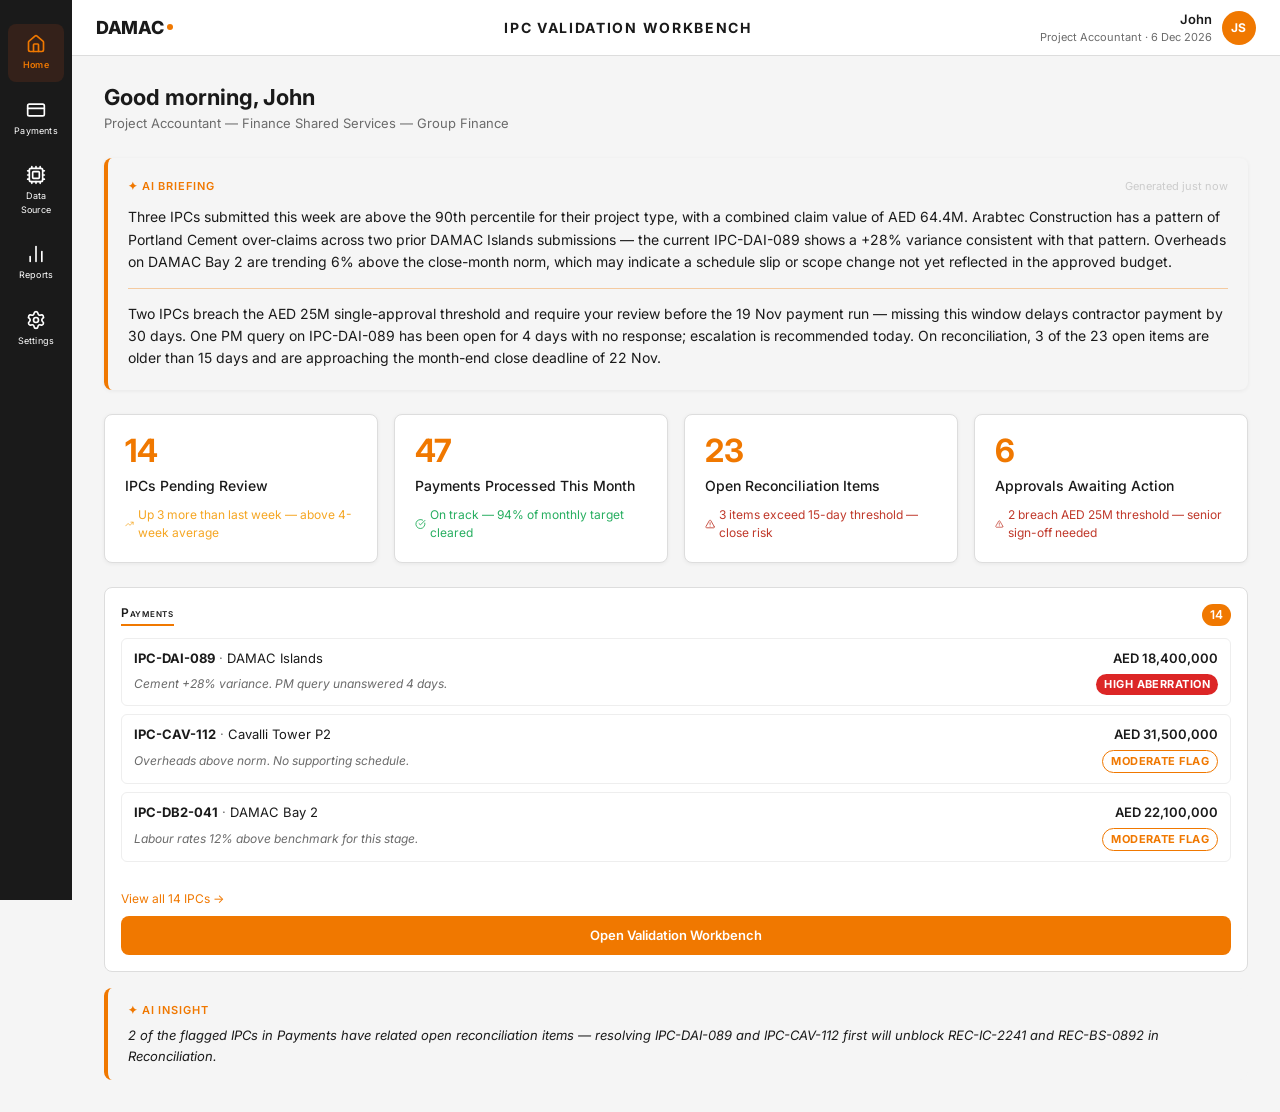
==== app.html @ 49501254 "Initial commit: standalone PaymentsIQ app + landing page Split out from the consolidated DAMAC Finan" ====
﻿<!doctype html>
<html lang="en">
  <head>
    <meta charset="UTF-8" />
    <link rel="icon" type="image/svg+xml" href="./favicon.svg" />
    <meta name="viewport" content="width=device-width, initial-scale=1.0" />
    <title>damac-ipc</title>
    <script type="module" crossorigin>var e=Object.create,t=Object.defineProperty,n=Object.getOwnPropertyDescriptor,r=Object.getOwnPropertyNames,i=Object.getPrototypeOf,a=Object.prototype.hasOwnProperty,o=(e,t)=>()=>(e&&(t=e(e=0)),t),s=(e,t)=>()=>(t||(e((t={exports:{}}).exports,t),e=null),t.exports),c=(e,n)=>{let r={};for(var i in e)t(r,i,{get:e[i],enumerable:!0});return n||t(r,Symbol.toStringTag,{value:`Module`}),r},l=(e,i,o,s)=>{if(i&&typeof i==`object`||typeof i==`function`)for(var c=r(i),l=0,u=c.length,d;l<u;l++)d=c[l],!a.call(e,d)&&d!==o&&t(e,d,{get:(e=>i[e]).bind(null,d),enumerable:!(s=n(i,d))||s.enumerable});return e},u=(n,r,a)=>(a=n==null?{}:e(i(n)),l(r||!n||!n.__esModule?t(a,`default`,{value:n,enumerable:!0}):a,n)),d=e=>a.call(e,`module.exports`)?e[`module.exports`]:l(t({},`__esModule`,{value:!0}),e);(function(){let e=document.createElement(`link`).relList;if(e&&e.supports&&e.supports(`modulepreload`))return;for(let e of document.querySelectorAll(`link[rel="modulepreload"]`))n(e);new MutationObserver(e=>{for(let t of e)if(t.type===`childList`)for(let e of t.addedNodes)e.tagName===`LINK`&&e.rel===`modulepreload`&&n(e)}).observe(document,{childList:!0,subtree:!0});function t(e){let t={};return e.integrity&&(t.integrity=e.integrity),e.referrerPolicy&&(t.referrerPolicy=e.referrerPolicy),e.crossOrigin===`use-credentials`?t.credentials=`include`:e.crossOrigin===`anonymous`?t.credentials=`omit`:t.credentials=`same-origin`,t}function n(e){if(e.ep)return;e.ep=!0;let n=t(e);fetch(e.href,n)}})();var f=s((e=>{var t=Symbol.for(`react.transitional.element`),n=Symbol.for(`react.portal`),r=Symbol.for(`react.fragment`),i=Symbol.for(`react.strict_mode`),a=Symbol.for(`react.profiler`),o=Symbol.for(`react.consumer`),s=Symbol.for(`react.context`),c=Symbol.for(`react.forward_ref`),l=Symbol.for(`react.suspense`),u=Symbol.for(`react.memo`),d=Symbol.for(`react.lazy`),f=Symbol.for(`react.activity`),p=Symbol.iterator;function m(e){return typeof e!=`object`||!e?null:(e=p&&e[p]||e[`@@iterator`],typeof e==`function`?e:null)}var h={isMounted:function(){return!1},enqueueForceUpdate:function(){},enqueueReplaceState:function(){},enqueueSetState:function(){}},g=Object.assign,_={};function v(e,t,n){this.props=e,this.context=t,this.refs=_,this.updater=n||h}v.prototype.isReactComponent={},v.prototype.setState=function(e,t){if(typeof e!=`object`&&typeof e!=`function`&&e!=null)throw Error(`takes an object of state variables to update or a function which returns an object of state variables.`);this.updater.enqueueSetState(this,e,t,`setState`)},v.prototype.forceUpdate=function(e){this.updater.enqueueForceUpdate(this,e,`forceUpdate`)};function y(){}y.prototype=v.prototype;function b(e,t,n){this.props=e,this.context=t,this.refs=_,this.updater=n||h}var x=b.prototype=new y;x.constructor=b,g(x,v.prototype),x.isPureReactComponent=!0;var S=Array.isArray;function C(){}var w={H:null,A:null,T:null,S:null},ee=Object.prototype.hasOwnProperty;function te(e,n,r){var i=r.ref;return{$$typeof:t,type:e,key:n,ref:i===void 0?null:i,props:r}}function ne(e,t){return te(e.type,t,e.props)}function re(e){return typeof e==`object`&&!!e&&e.$$typeof===t}function T(e){var t={"=":`=0`,":":`=2`};return`$`+e.replace(/[=:]/g,function(e){return t[e]})}var ie=/\/+/g;function ae(e,t){return typeof e==`object`&&e&&e.key!=null?T(``+e.key):t.toString(36)}function oe(e){switch(e.status){case`fulfilled`:return e.value;case`rejected`:throw e.reason;default:switch(typeof e.status==`string`?e.then(C,C):(e.status=`pending`,e.then(function(t){e.status===`pending`&&(e.status=`fulfilled`,e.value=t)},function(t){e.status===`pending`&&(e.status=`rejected`,e.reason=t)})),e.status){case`fulfilled`:return e.value;case`rejected`:throw e.reason}}throw e}function se(e,r,i,a,o){var s=typeof e;(s===`undefined`||s===`boolean`)&&(e=null);var c=!1;if(e===null)c=!0;else switch(s){case`bigint`:case`string`:case`number`:c=!0;break;case`object`:switch(e.$$typeof){case t:case n:c=!0;break;case d:return c=e._init,se(c(e._payload),r,i,a,o)}}if(c)return o=o(e),c=a===``?`.`+ae(e,0):a,S(o)?(i=``,c!=null&&(i=c.replace(ie,`$&/`)+`/`),se(o,r,i,``,function(e){return e})):o!=null&&(re(o)&&(o=ne(o,i+(o.key==null||e&&e.key===o.key?``:(``+o.key).replace(ie,`$&/`)+`/`)+c)),r.push(o)),1;c=0;var l=a===``?`.`:a+`:`;if(S(e))for(var u=0;u<e.length;u++)a=e[u],s=l+ae(a,u),c+=se(a,r,i,s,o);else if(u=m(e),typeof u==`function`)for(e=u.call(e),u=0;!(a=e.next()).done;)a=a.value,s=l+ae(a,u++),c+=se(a,r,i,s,o);else if(s===`object`){if(typeof e.then==`function`)return se(oe(e),r,i,a,o);throw r=String(e),Error(`Objects are not valid as a React child (found: `+(r===`[object Object]`?`object with keys {`+Object.keys(e).join(`, `)+`}`:r)+`). If you meant to render a collection of children, use an array instead.`)}return c}function ce(e,t,n){if(e==null)return e;var r=[],i=0;return se(e,r,``,``,function(e){return t.call(n,e,i++)}),r}function le(e){if(e._status===-1){var t=e._result;t=t(),t.then(function(t){(e._status===0||e._status===-1)&&(e._status=1,e._result=t)},function(t){(e._status===0||e._status===-1)&&(e._status=2,e._result=t)}),e._status===-1&&(e._status=0,e._result=t)}if(e._status===1)return e._result.default;throw e._result}var E=typeof reportError==`function`?reportError:function(e){if(typeof window==`object`&&typeof window.ErrorEvent==`function`){var t=new window.ErrorEvent(`error`,{bubbles:!0,cancelable:!0,message:typeof e==`object`&&e&&typeof e.message==`string`?String(e.message):String(e),error:e});if(!window.dispatchEvent(t))return}else if(typeof process==`object`&&typeof process.emit==`function`){process.emit(`uncaughtException`,e);return}console.error(e)},D={map:ce,forEach:function(e,t,n){ce(e,function(){t.apply(this,arguments)},n)},count:function(e){var t=0;return ce(e,function(){t++}),t},toArray:function(e){return ce(e,function(e){return e})||[]},only:function(e){if(!re(e))throw Error(`React.Children.only expected to receive a single React element child.`);return e}};e.Activity=f,e.Children=D,e.Component=v,e.Fragment=r,e.Profiler=a,e.PureComponent=b,e.StrictMode=i,e.Suspense=l,e.__CLIENT_INTERNALS_DO_NOT_USE_OR_WARN_USERS_THEY_CANNOT_UPGRADE=w,e.__COMPILER_RUNTIME={__proto__:null,c:function(e){return w.H.useMemoCache(e)}},e.cache=function(e){return function(){return e.apply(null,arguments)}},e.cacheSignal=function(){return null},e.cloneElement=function(e,t,n){if(e==null)throw Error(`The argument must be a React element, but you passed `+e+`.`);var r=g({},e.props),i=e.key;if(t!=null)for(a in t.key!==void 0&&(i=``+t.key),t)!ee.call(t,a)||a===`key`||a===`__self`||a===`__source`||a===`ref`&&t.ref===void 0||(r[a]=t[a]);var a=arguments.length-2;if(a===1)r.children=n;else if(1<a){for(var o=Array(a),s=0;s<a;s++)o[s]=arguments[s+2];r.children=o}return te(e.type,i,r)},e.createContext=function(e){return e={$$typeof:s,_currentValue:e,_currentValue2:e,_threadCount:0,Provider:null,Consumer:null},e.Provider=e,e.Consumer={$$typeof:o,_context:e},e},e.createElement=function(e,t,n){var r,i={},a=null;if(t!=null)for(r in t.key!==void 0&&(a=``+t.key),t)ee.call(t,r)&&r!==`key`&&r!==`__self`&&r!==`__source`&&(i[r]=t[r]);var o=arguments.length-2;if(o===1)i.children=n;else if(1<o){for(var s=Array(o),c=0;c<o;c++)s[c]=arguments[c+2];i.children=s}if(e&&e.defaultProps)for(r in o=e.defaultProps,o)i[r]===void 0&&(i[r]=o[r]);return te(e,a,i)},e.createRef=function(){return{current:null}},e.forwardRef=function(e){return{$$typeof:c,render:e}},e.isValidElement=re,e.lazy=function(e){return{$$typeof:d,_payload:{_status:-1,_result:e},_init:le}},e.memo=function(e,t){return{$$typeof:u,type:e,compare:t===void 0?null:t}},e.startTransition=function(e){var t=w.T,n={};w.T=n;try{var r=e(),i=w.S;i!==null&&i(n,r),typeof r==`object`&&r&&typeof r.then==`function`&&r.then(C,E)}catch(e){E(e)}finally{t!==null&&n.types!==null&&(t.types=n.types),w.T=t}},e.unstable_useCacheRefresh=function(){return w.H.useCacheRefresh()},e.use=function(e){return w.H.use(e)},e.useActionState=function(e,t,n){return w.H.useActionState(e,t,n)},e.useCallback=function(e,t){return w.H.useCallback(e,t)},e.useContext=function(e){return w.H.useContext(e)},e.useDebugValue=function(){},e.useDeferredValue=function(e,t){return w.H.useDeferredValue(e,t)},e.useEffect=function(e,t){return w.H.useEffect(e,t)},e.useEffectEvent=function(e){return w.H.useEffectEvent(e)},e.useId=function(){return w.H.useId()},e.useImperativeHandle=function(e,t,n){return w.H.useImperativeHandle(e,t,n)},e.useInsertionEffect=function(e,t){return w.H.useInsertionEffect(e,t)},e.useLayoutEffect=function(e,t){return w.H.useLayoutEffect(e,t)},e.useMemo=function(e,t){return w.H.useMemo(e,t)},e.useOptimistic=function(e,t){return w.H.useOptimistic(e,t)},e.useReducer=function(e,t,n){return w.H.useReducer(e,t,n)},e.useRef=function(e){return w.H.useRef(e)},e.useState=function(e){return w.H.useState(e)},e.useSyncExternalStore=function(e,t,n){return w.H.useSyncExternalStore(e,t,n)},e.useTransition=function(){return w.H.useTransition()},e.version=`19.2.7`})),p=s(((e,t)=>{t.exports=f()})),m=s((e=>{function t(e,t){var n=e.length;e.push(t);a:for(;0<n;){var r=n-1>>>1,a=e[r];if(0<i(a,t))e[r]=t,e[n]=a,n=r;else break a}}function n(e){return e.length===0?null:e[0]}function r(e){if(e.length===0)return null;var t=e[0],n=e.pop();if(n!==t){e[0]=n;a:for(var r=0,a=e.length,o=a>>>1;r<o;){var s=2*(r+1)-1,c=e[s],l=s+1,u=e[l];if(0>i(c,n))l<a&&0>i(u,c)?(e[r]=u,e[l]=n,r=l):(e[r]=c,e[s]=n,r=s);else if(l<a&&0>i(u,n))e[r]=u,e[l]=n,r=l;else break a}}return t}function i(e,t){var n=e.sortIndex-t.sortIndex;return n===0?e.id-t.id:n}if(e.unstable_now=void 0,typeof performance==`object`&&typeof performance.now==`function`){var a=performance;e.unstable_now=function(){return a.now()}}else{var o=Date,s=o.now();e.unstable_now=function(){return o.now()-s}}var c=[],l=[],u=1,d=null,f=3,p=!1,m=!1,h=!1,g=!1,_=typeof setTimeout==`function`?setTimeout:null,v=typeof clearTimeout==`function`?clearTimeout:null,y=typeof setImmediate<`u`?setImmediate:null;function b(e){for(var i=n(l);i!==null;){if(i.callback===null)r(l);else if(i.startTime<=e)r(l),i.sortIndex=i.expirationTime,t(c,i);else break;i=n(l)}}function x(e){if(h=!1,b(e),!m)if(n(c)!==null)m=!0,S||(S=!0,re());else{var t=n(l);t!==null&&ae(x,t.startTime-e)}}var S=!1,C=-1,w=5,ee=-1;function te(){return g?!0:!(e.unstable_now()-ee<w)}function ne(){if(g=!1,S){var t=e.unstable_now();ee=t;var i=!0;try{a:{m=!1,h&&(h=!1,v(C),C=-1),p=!0;var a=f;try{b:{for(b(t),d=n(c);d!==null&&!(d.expirationTime>t&&te());){var o=d.callback;if(typeof o==`function`){d.callback=null,f=d.priorityLevel;var s=o(d.expirationTime<=t);if(t=e.unstable_now(),typeof s==`function`){d.callback=s,b(t),i=!0;break b}d===n(c)&&r(c),b(t)}else r(c);d=n(c)}if(d!==null)i=!0;else{var u=n(l);u!==null&&ae(x,u.startTime-t),i=!1}}break a}finally{d=null,f=a,p=!1}i=void 0}}finally{i?re():S=!1}}}var re;if(typeof y==`function`)re=function(){y(ne)};else if(typeof MessageChannel<`u`){var T=new MessageChannel,ie=T.port2;T.port1.onmessage=ne,re=function(){ie.postMessage(null)}}else re=function(){_(ne,0)};function ae(t,n){C=_(function(){t(e.unstable_now())},n)}e.unstable_IdlePriority=5,e.unstable_ImmediatePriority=1,e.unstable_LowPriority=4,e.unstable_NormalPriority=3,e.unstable_Profiling=null,e.unstable_UserBlockingPriority=2,e.unstable_cancelCallback=function(e){e.callback=null},e.unstable_forceFrameRate=function(e){0>e||125<e?console.error(`forceFrameRate takes a positive int between 0 and 125, forcing frame rates higher than 125 fps is not supported`):w=0<e?Math.floor(1e3/e):5},e.unstable_getCurrentPriorityLevel=function(){return f},e.unstable_next=function(e){switch(f){case 1:case 2:case 3:var t=3;break;default:t=f}var n=f;f=t;try{return e()}finally{f=n}},e.unstable_requestPaint=function(){g=!0},e.unstable_runWithPriority=function(e,t){switch(e){case 1:case 2:case 3:case 4:case 5:break;default:e=3}var n=f;f=e;try{return t()}finally{f=n}},e.unstable_scheduleCallback=function(r,i,a){var o=e.unstable_now();switch(typeof a==`object`&&a?(a=a.delay,a=typeof a==`number`&&0<a?o+a:o):a=o,r){case 1:var s=-1;break;case 2:s=250;break;case 5:s=1073741823;break;case 4:s=1e4;break;default:s=5e3}return s=a+s,r={id:u++,callback:i,priorityLevel:r,startTime:a,expirationTime:s,sortIndex:-1},a>o?(r.sortIndex=a,t(l,r),n(c)===null&&r===n(l)&&(h?(v(C),C=-1):h=!0,ae(x,a-o))):(r.sortIndex=s,t(c,r),m||p||(m=!0,S||(S=!0,re()))),r},e.unstable_shouldYield=te,e.unstable_wrapCallback=function(e){var t=f;return function(){var n=f;f=t;try{return e.apply(this,arguments)}finally{f=n}}}})),h=s(((e,t)=>{t.exports=m()})),g=s((e=>{var t=p();function n(e){var t=`https://react.dev/errors/`+e;if(1<arguments.length){t+=`?args[]=`+encodeURIComponent(arguments[1]);for(var n=2;n<arguments.length;n++)t+=`&args[]=`+encodeURIComponent(arguments[n])}return`Minified React error #`+e+`; visit `+t+` for the full message or use the non-minified dev environment for full errors and additional helpful warnings.`}function r(){}var i={d:{f:r,r:function(){throw Error(n(522))},D:r,C:r,L:r,m:r,X:r,S:r,M:r},p:0,findDOMNode:null},a=Symbol.for(`react.portal`);function o(e,t,n){var r=3<arguments.length&&arguments[3]!==void 0?arguments[3]:null;return{$$typeof:a,key:r==null?null:``+r,children:e,containerInfo:t,implementation:n}}var s=t.__CLIENT_INTERNALS_DO_NOT_USE_OR_WARN_USERS_THEY_CANNOT_UPGRADE;function c(e,t){if(e===`font`)return``;if(typeof t==`string`)return t===`use-credentials`?t:``}e.__DOM_INTERNALS_DO_NOT_USE_OR_WARN_USERS_THEY_CANNOT_UPGRADE=i,e.createPortal=function(e,t){var r=2<arguments.length&&arguments[2]!==void 0?arguments[2]:null;if(!t||t.nodeType!==1&&t.nodeType!==9&&t.nodeType!==11)throw Error(n(299));return o(e,t,null,r)},e.flushSync=function(e){var t=s.T,n=i.p;try{if(s.T=null,i.p=2,e)return e()}finally{s.T=t,i.p=n,i.d.f()}},e.preconnect=function(e,t){typeof e==`string`&&(t?(t=t.crossOrigin,t=typeof t==`string`?t===`use-credentials`?t:``:void 0):t=null,i.d.C(e,t))},e.prefetchDNS=function(e){typeof e==`string`&&i.d.D(e)},e.preinit=function(e,t){if(typeof e==`string`&&t&&typeof t.as==`string`){var n=t.as,r=c(n,t.crossOrigin),a=typeof t.integrity==`string`?t.integrity:void 0,o=typeof t.fetchPriority==`string`?t.fetchPriority:void 0;n===`style`?i.d.S(e,typeof t.precedence==`string`?t.precedence:void 0,{crossOrigin:r,integrity:a,fetchPriority:o}):n===`script`&&i.d.X(e,{crossOrigin:r,integrity:a,fetchPriority:o,nonce:typeof t.nonce==`string`?t.nonce:void 0})}},e.preinitModule=function(e,t){if(typeof e==`string`)if(typeof t==`object`&&t){if(t.as==null||t.as===`script`){var n=c(t.as,t.crossOrigin);i.d.M(e,{crossOrigin:n,integrity:typeof t.integrity==`string`?t.integrity:void 0,nonce:typeof t.nonce==`string`?t.nonce:void 0})}}else t??i.d.M(e)},e.preload=function(e,t){if(typeof e==`string`&&typeof t==`object`&&t&&typeof t.as==`string`){var n=t.as,r=c(n,t.crossOrigin);i.d.L(e,n,{crossOrigin:r,integrity:typeof t.integrity==`string`?t.integrity:void 0,nonce:typeof t.nonce==`string`?t.nonce:void 0,type:typeof t.type==`string`?t.type:void 0,fetchPriority:typeof t.fetchPriority==`string`?t.fetchPriority:void 0,referrerPolicy:typeof t.referrerPolicy==`string`?t.referrerPolicy:void 0,imageSrcSet:typeof t.imageSrcSet==`string`?t.imageSrcSet:void 0,imageSizes:typeof t.imageSizes==`string`?t.imageSizes:void 0,media:typeof t.media==`string`?t.media:void 0})}},e.preloadModule=function(e,t){if(typeof e==`string`)if(t){var n=c(t.as,t.crossOrigin);i.d.m(e,{as:typeof t.as==`string`&&t.as!==`script`?t.as:void 0,crossOrigin:n,integrity:typeof t.integrity==`string`?t.integrity:void 0})}else i.d.m(e)},e.requestFormReset=function(e){i.d.r(e)},e.unstable_batchedUpdates=function(e,t){return e(t)},e.useFormState=function(e,t,n){return s.H.useFormState(e,t,n)},e.useFormStatus=function(){return s.H.useHostTransitionStatus()},e.version=`19.2.7`})),_=s(((e,t)=>{function n(){if(!(typeof __REACT_DEVTOOLS_GLOBAL_HOOK__>`u`||typeof __REACT_DEVTOOLS_GLOBAL_HOOK__.checkDCE!=`function`))try{__REACT_DEVTOOLS_GLOBAL_HOOK__.checkDCE(n)}catch(e){console.error(e)}}n(),t.exports=g()})),v=s((e=>{var t=h(),n=p(),r=_();function i(e){var t=`https://react.dev/errors/`+e;if(1<arguments.length){t+=`?args[]=`+encodeURIComponent(arguments[1]);for(var n=2;n<arguments.length;n++)t+=`&args[]=`+encodeURIComponent(arguments[n])}return`Minified React error #`+e+`; visit `+t+` for the full message or use the non-minified dev environment for full errors and additional helpful warnings.`}function a(e){return!(!e||e.nodeType!==1&&e.nodeType!==9&&e.nodeType!==11)}function o(e){var t=e,n=e;if(e.alternate)for(;t.return;)t=t.return;else{e=t;do t=e,t.flags&4098&&(n=t.return),e=t.return;while(e)}return t.tag===3?n:null}function s(e){if(e.tag===13){var t=e.memoizedState;if(t===null&&(e=e.alternate,e!==null&&(t=e.memoizedState)),t!==null)return t.dehydrated}return null}function c(e){if(e.tag===31){var t=e.memoizedState;if(t===null&&(e=e.alternate,e!==null&&(t=e.memoizedState)),t!==null)return t.dehydrated}return null}function l(e){if(o(e)!==e)throw Error(i(188))}function u(e){var t=e.alternate;if(!t){if(t=o(e),t===null)throw Error(i(188));return t===e?e:null}for(var n=e,r=t;;){var a=n.return;if(a===null)break;var s=a.alternate;if(s===null){if(r=a.return,r!==null){n=r;continue}break}if(a.child===s.child){for(s=a.child;s;){if(s===n)return l(a),e;if(s===r)return l(a),t;s=s.sibling}throw Error(i(188))}if(n.return!==r.return)n=a,r=s;else{for(var c=!1,u=a.child;u;){if(u===n){c=!0,n=a,r=s;break}if(u===r){c=!0,r=a,n=s;break}u=u.sibling}if(!c){for(u=s.child;u;){if(u===n){c=!0,n=s,r=a;break}if(u===r){c=!0,r=s,n=a;break}u=u.sibling}if(!c)throw Error(i(189))}}if(n.alternate!==r)throw Error(i(190))}if(n.tag!==3)throw Error(i(188));return n.stateNode.current===n?e:t}function d(e){var t=e.tag;if(t===5||t===26||t===27||t===6)return e;for(e=e.child;e!==null;){if(t=d(e),t!==null)return t;e=e.sibling}return null}var f=Object.assign,m=Symbol.for(`react.element`),g=Symbol.for(`react.transitional.element`),v=Symbol.for(`react.portal`),y=Symbol.for(`react.fragment`),b=Symbol.for(`react.strict_mode`),x=Symbol.for(`react.profiler`),S=Symbol.for(`react.consumer`),C=Symbol.for(`react.context`),w=Symbol.for(`react.forward_ref`),ee=Symbol.for(`react.suspense`),te=Symbol.for(`react.suspense_list`),ne=Symbol.for(`react.memo`),re=Symbol.for(`react.lazy`),T=Symbol.for(`react.activity`),ie=Symbol.for(`react.memo_cache_sentinel`),ae=Symbol.iterator;function oe(e){return typeof e!=`object`||!e?null:(e=ae&&e[ae]||e[`@@iterator`],typeof e==`function`?e:null)}var se=Symbol.for(`react.client.reference`);function ce(e){if(e==null)return null;if(typeof e==`function`)return e.$$typeof===se?null:e.displayName||e.name||null;if(typeof e==`string`)return e;switch(e){case y:return`Fragment`;case x:return`Profiler`;case b:return`StrictMode`;case ee:return`Suspense`;case te:return`SuspenseList`;case T:return`Activity`}if(typeof e==`object`)switch(e.$$typeof){case v:return`Portal`;case C:return e.displayName||`Context`;case S:return(e._context.displayName||`Context`)+`.Consumer`;case w:var t=e.render;return e=e.displayName,e||=(e=t.displayName||t.name||``,e===``?`ForwardRef`:`ForwardRef(`+e+`)`),e;case ne:return t=e.displayName||null,t===null?ce(e.type)||`Memo`:t;case re:t=e._payload,e=e._init;try{return ce(e(t))}catch{}}return null}var le=Array.isArray,E=n.__CLIENT_INTERNALS_DO_NOT_USE_OR_WARN_USERS_THEY_CANNOT_UPGRADE,D=r.__DOM_INTERNALS_DO_NOT_USE_OR_WARN_USERS_THEY_CANNOT_UPGRADE,ue={pending:!1,data:null,method:null,action:null},de=[],fe=-1;function pe(e){return{current:e}}function me(e){0>fe||(e.current=de[fe],de[fe]=null,fe--)}function O(e,t){fe++,de[fe]=e.current,e.current=t}var he=pe(null),ge=pe(null),_e=pe(null),ve=pe(null);function ye(e,t){switch(O(_e,t),O(ge,e),O(he,null),t.nodeType){case 9:case 11:e=(e=t.documentElement)&&(e=e.namespaceURI)?Vd(e):0;break;default:if(e=t.tagName,t=t.namespaceURI)t=Vd(t),e=Hd(t,e);else switch(e){case`svg`:e=1;break;case`math`:e=2;break;default:e=0}}me(he),O(he,e)}function be(){me(he),me(ge),me(_e)}function xe(e){e.memoizedState!==null&&O(ve,e);var t=he.current,n=Hd(t,e.type);t!==n&&(O(ge,e),O(he,n))}function Se(e){ge.current===e&&(me(he),me(ge)),ve.current===e&&(me(ve),Qf._currentValue=ue)}var Ce,we;function Te(e){if(Ce===void 0)try{throw Error()}catch(e){var t=e.stack.trim().match(/\n( *(at )?)/);Ce=t&&t[1]||``,we=-1<e.stack.indexOf(`
    at`)?` (<anonymous>)`:-1<e.stack.indexOf(`@`)?`@unknown:0:0`:``}return`
`+Ce+e+we}var Ee=!1;function De(e,t){if(!e||Ee)return``;Ee=!0;var n=Error.prepareStackTrace;Error.prepareStackTrace=void 0;try{var r={DetermineComponentFrameRoot:function(){try{if(t){var n=function(){throw Error()};if(Object.defineProperty(n.prototype,"props",{set:function(){throw Error()}}),typeof Reflect==`object`&&Reflect.construct){try{Reflect.construct(n,[])}catch(e){var r=e}Reflect.construct(e,[],n)}else{try{n.call()}catch(e){r=e}e.call(n.prototype)}}else{try{throw Error()}catch(e){r=e}(n=e())&&typeof n.catch==`function`&&n.catch(function(){})}}catch(e){if(e&&r&&typeof e.stack==`string`)return[e.stack,r.stack]}return[null,null]}};r.DetermineComponentFrameRoot.displayName=`DetermineComponentFrameRoot`;var i=Object.getOwnPropertyDescriptor(r.DetermineComponentFrameRoot,`name`);i&&i.configurable&&Object.defineProperty(r.DetermineComponentFrameRoot,"name",{value:`DetermineComponentFrameRoot`});var a=r.DetermineComponentFrameRoot(),o=a[0],s=a[1];if(o&&s){var c=o.split(`
`),l=s.split(`
`);for(i=r=0;r<c.length&&!c[r].includes(`DetermineComponentFrameRoot`);)r++;for(;i<l.length&&!l[i].includes(`DetermineComponentFrameRoot`);)i++;if(r===c.length||i===l.length)for(r=c.length-1,i=l.length-1;1<=r&&0<=i&&c[r]!==l[i];)i--;for(;1<=r&&0<=i;r--,i--)if(c[r]!==l[i]){if(r!==1||i!==1)do if(r--,i--,0>i||c[r]!==l[i]){var u=`
`+c[r].replace(` at new `,` at `);return e.displayName&&u.includes(`<anonymous>`)&&(u=u.replace(`<anonymous>`,e.displayName)),u}while(1<=r&&0<=i);break}}}finally{Ee=!1,Error.prepareStackTrace=n}return(n=e?e.displayName||e.name:``)?Te(n):``}function Oe(e,t){switch(e.tag){case 26:case 27:case 5:return Te(e.type);case 16:return Te(`Lazy`);case 13:return e.child!==t&&t!==null?Te(`Suspense Fallback`):Te(`Suspense`);case 19:return Te(`SuspenseList`);case 0:case 15:return De(e.type,!1);case 11:return De(e.type.render,!1);case 1:return De(e.type,!0);case 31:return Te(`Activity`);default:return``}}function ke(e){try{var t=``,n=null;do t+=Oe(e,n),n=e,e=e.return;while(e);return t}catch(e){return`
Error generating stack: `+e.message+`
`+e.stack}}var Ae=Object.prototype.hasOwnProperty,je=t.unstable_scheduleCallback,Me=t.unstable_cancelCallback,Ne=t.unstable_shouldYield,Pe=t.unstable_requestPaint,Fe=t.unstable_now,Ie=t.unstable_getCurrentPriorityLevel,Le=t.unstable_ImmediatePriority,Re=t.unstable_UserBlockingPriority,ze=t.unstable_NormalPriority,Be=t.unstable_LowPriority,Ve=t.unstable_IdlePriority,He=t.log,Ue=t.unstable_setDisableYieldValue,We=null,Ge=null;function Ke(e){if(typeof He==`function`&&Ue(e),Ge&&typeof Ge.setStrictMode==`function`)try{Ge.setStrictMode(We,e)}catch{}}var qe=Math.clz32?Math.clz32:Xe,Je=Math.log,Ye=Math.LN2;function Xe(e){return e>>>=0,e===0?32:31-(Je(e)/Ye|0)|0}var Ze=256,Qe=262144,$e=4194304;function et(e){var t=e&42;if(t!==0)return t;switch(e&-e){case 1:return 1;case 2:return 2;case 4:return 4;case 8:return 8;case 16:return 16;case 32:return 32;case 64:return 64;case 128:return 128;case 256:case 512:case 1024:case 2048:case 4096:case 8192:case 16384:case 32768:case 65536:case 131072:return e&261888;case 262144:case 524288:case 1048576:case 2097152:return e&3932160;case 4194304:case 8388608:case 16777216:case 33554432:return e&62914560;case 67108864:return 67108864;case 134217728:return 134217728;case 268435456:return 268435456;case 536870912:return 536870912;case 1073741824:return 0;default:return e}}function tt(e,t,n){var r=e.pendingLanes;if(r===0)return 0;var i=0,a=e.suspendedLanes,o=e.pingedLanes;e=e.warmLanes;var s=r&134217727;return s===0?(s=r&~a,s===0?o===0?n||(n=r&~e,n!==0&&(i=et(n))):i=et(o):i=et(s)):(r=s&~a,r===0?(o&=s,o===0?n||(n=s&~e,n!==0&&(i=et(n))):i=et(o)):i=et(r)),i===0?0:t!==0&&t!==i&&(t&a)===0&&(a=i&-i,n=t&-t,a>=n||a===32&&n&4194048)?t:i}function nt(e,t){return(e.pendingLanes&~(e.suspendedLanes&~e.pingedLanes)&t)===0}function rt(e,t){switch(e){case 1:case 2:case 4:case 8:case 64:return t+250;case 16:case 32:case 128:case 256:case 512:case 1024:case 2048:case 4096:case 8192:case 16384:case 32768:case 65536:case 131072:case 262144:case 524288:case 1048576:case 2097152:return t+5e3;case 4194304:case 8388608:case 16777216:case 33554432:return-1;case 67108864:case 134217728:case 268435456:case 536870912:case 1073741824:return-1;default:return-1}}function it(){var e=$e;return $e<<=1,!($e&62914560)&&($e=4194304),e}function at(e){for(var t=[],n=0;31>n;n++)t.push(e);return t}function ot(e,t){e.pendingLanes|=t,t!==268435456&&(e.suspendedLanes=0,e.pingedLanes=0,e.warmLanes=0)}function st(e,t,n,r,i,a){var o=e.pendingLanes;e.pendingLanes=n,e.suspendedLanes=0,e.pingedLanes=0,e.warmLanes=0,e.expiredLanes&=n,e.entangledLanes&=n,e.errorRecoveryDisabledLanes&=n,e.shellSuspendCounter=0;var s=e.entanglements,c=e.expirationTimes,l=e.hiddenUpdates;for(n=o&~n;0<n;){var u=31-qe(n),d=1<<u;s[u]=0,c[u]=-1;var f=l[u];if(f!==null)for(l[u]=null,u=0;u<f.length;u++){var p=f[u];p!==null&&(p.lane&=-536870913)}n&=~d}r!==0&&ct(e,r,0),a!==0&&i===0&&e.tag!==0&&(e.suspendedLanes|=a&~(o&~t))}function ct(e,t,n){e.pendingLanes|=t,e.suspendedLanes&=~t;var r=31-qe(t);e.entangledLanes|=t,e.entanglements[r]=e.entanglements[r]|1073741824|n&261930}function lt(e,t){var n=e.entangledLanes|=t;for(e=e.entanglements;n;){var r=31-qe(n),i=1<<r;i&t|e[r]&t&&(e[r]|=t),n&=~i}}function ut(e,t){var n=t&-t;return n=n&42?1:dt(n),(n&(e.suspendedLanes|t))===0?n:0}function dt(e){switch(e){case 2:e=1;break;case 8:e=4;break;case 32:e=16;break;case 256:case 512:case 1024:case 2048:case 4096:case 8192:case 16384:case 32768:case 65536:case 131072:case 262144:case 524288:case 1048576:case 2097152:case 4194304:case 8388608:case 16777216:case 33554432:e=128;break;case 268435456:e=134217728;break;default:e=0}return e}function ft(e){return e&=-e,2<e?8<e?e&134217727?32:268435456:8:2}function pt(){var e=D.p;return e===0?(e=window.event,e===void 0?32:mp(e.type)):e}function mt(e,t){var n=D.p;try{return D.p=e,t()}finally{D.p=n}}var ht=Math.random().toString(36).slice(2),gt=`__reactFiber$`+ht,_t=`__reactProps$`+ht,vt=`__reactContainer$`+ht,yt=`__reactEvents$`+ht,bt=`__reactListeners$`+ht,xt=`__reactHandles$`+ht,St=`__reactResources$`+ht,Ct=`__reactMarker$`+ht;function wt(e){delete e[gt],delete e[_t],delete e[yt],delete e[bt],delete e[xt]}function Tt(e){var t=e[gt];if(t)return t;for(var n=e.parentNode;n;){if(t=n[vt]||n[gt]){if(n=t.alternate,t.child!==null||n!==null&&n.child!==null)for(e=df(e);e!==null;){if(n=e[gt])return n;e=df(e)}return t}e=n,n=e.parentNode}return null}function Et(e){if(e=e[gt]||e[vt]){var t=e.tag;if(t===5||t===6||t===13||t===31||t===26||t===27||t===3)return e}return null}function Dt(e){var t=e.tag;if(t===5||t===26||t===27||t===6)return e.stateNode;throw Error(i(33))}function Ot(e){var t=e[St];return t||=e[St]={hoistableStyles:new Map,hoistableScripts:new Map},t}function kt(e){e[Ct]=!0}var At=new Set,jt={};function Mt(e,t){Nt(e,t),Nt(e+`Capture`,t)}function Nt(e,t){for(jt[e]=t,e=0;e<t.length;e++)At.add(t[e])}var Pt=RegExp(`^[:A-Z_a-z\\u00C0-\\u00D6\\u00D8-\\u00F6\\u00F8-\\u02FF\\u0370-\\u037D\\u037F-\\u1FFF\\u200C-\\u200D\\u2070-\\u218F\\u2C00-\\u2FEF\\u3001-\\uD7FF\\uF900-\\uFDCF\\uFDF0-\\uFFFD][:A-Z_a-z\\u00C0-\\u00D6\\u00D8-\\u00F6\\u00F8-\\u02FF\\u0370-\\u037D\\u037F-\\u1FFF\\u200C-\\u200D\\u2070-\\u218F\\u2C00-\\u2FEF\\u3001-\\uD7FF\\uF900-\\uFDCF\\uFDF0-\\uFFFD\\-.0-9\\u00B7\\u0300-\\u036F\\u203F-\\u2040]*$`),Ft={},It={};function Lt(e){return Ae.call(It,e)?!0:Ae.call(Ft,e)?!1:Pt.test(e)?It[e]=!0:(Ft[e]=!0,!1)}function Rt(e,t,n){if(Lt(t))if(n===null)e.removeAttribute(t);else{switch(typeof n){case`undefined`:case`function`:case`symbol`:e.removeAttribute(t);return;case`boolean`:var r=t.toLowerCase().slice(0,5);if(r!==`data-`&&r!==`aria-`){e.removeAttribute(t);return}}e.setAttribute(t,``+n)}}function zt(e,t,n){if(n===null)e.removeAttribute(t);else{switch(typeof n){case`undefined`:case`function`:case`symbol`:case`boolean`:e.removeAttribute(t);return}e.setAttribute(t,``+n)}}function Bt(e,t,n,r){if(r===null)e.removeAttribute(n);else{switch(typeof r){case`undefined`:case`function`:case`symbol`:case`boolean`:e.removeAttribute(n);return}e.setAttributeNS(t,n,``+r)}}function Vt(e){switch(typeof e){case`bigint`:case`boolean`:case`number`:case`string`:case`undefined`:return e;case`object`:return e;default:return``}}function Ht(e){var t=e.type;return(e=e.nodeName)&&e.toLowerCase()===`input`&&(t===`checkbox`||t===`radio`)}function Ut(e,t,n){var r=Object.getOwnPropertyDescriptor(e.constructor.prototype,t);if(!e.hasOwnProperty(t)&&r!==void 0&&typeof r.get==`function`&&typeof r.set==`function`){var i=r.get,a=r.set;return Object.defineProperty(e,t,{configurable:!0,get:function(){return i.call(this)},set:function(e){n=``+e,a.call(this,e)}}),Object.defineProperty(e,t,{enumerable:r.enumerable}),{getValue:function(){return n},setValue:function(e){n=``+e},stopTracking:function(){e._valueTracker=null,delete e[t]}}}}function Wt(e){if(!e._valueTracker){var t=Ht(e)?`checked`:`value`;e._valueTracker=Ut(e,t,``+e[t])}}function Gt(e){if(!e)return!1;var t=e._valueTracker;if(!t)return!0;var n=t.getValue(),r=``;return e&&(r=Ht(e)?e.checked?`true`:`false`:e.value),e=r,e===n?!1:(t.setValue(e),!0)}function Kt(e){if(e||=typeof document<`u`?document:void 0,e===void 0)return null;try{return e.activeElement||e.body}catch{return e.body}}var qt=/[\n"\\]/g;function Jt(e){return e.replace(qt,function(e){return`\\`+e.charCodeAt(0).toString(16)+` `})}function Yt(e,t,n,r,i,a,o,s){e.name=``,o!=null&&typeof o!=`function`&&typeof o!=`symbol`&&typeof o!=`boolean`?e.type=o:e.removeAttribute(`type`),t==null?o!==`submit`&&o!==`reset`||e.removeAttribute(`value`):o===`number`?(t===0&&e.value===``||e.value!=t)&&(e.value=``+Vt(t)):e.value!==``+Vt(t)&&(e.value=``+Vt(t)),t==null?n==null?r!=null&&e.removeAttribute(`value`):Zt(e,o,Vt(n)):Zt(e,o,Vt(t)),i==null&&a!=null&&(e.defaultChecked=!!a),i!=null&&(e.checked=i&&typeof i!=`function`&&typeof i!=`symbol`),s!=null&&typeof s!=`function`&&typeof s!=`symbol`&&typeof s!=`boolean`?e.name=``+Vt(s):e.removeAttribute(`name`)}function Xt(e,t,n,r,i,a,o,s){if(a!=null&&typeof a!=`function`&&typeof a!=`symbol`&&typeof a!=`boolean`&&(e.type=a),t!=null||n!=null){if(!(a!==`submit`&&a!==`reset`||t!=null)){Wt(e);return}n=n==null?``:``+Vt(n),t=t==null?n:``+Vt(t),s||t===e.value||(e.value=t),e.defaultValue=t}r??=i,r=typeof r!=`function`&&typeof r!=`symbol`&&!!r,e.checked=s?e.checked:!!r,e.defaultChecked=!!r,o!=null&&typeof o!=`function`&&typeof o!=`symbol`&&typeof o!=`boolean`&&(e.name=o),Wt(e)}function Zt(e,t,n){t===`number`&&Kt(e.ownerDocument)===e||e.defaultValue===``+n||(e.defaultValue=``+n)}function Qt(e,t,n,r){if(e=e.options,t){t={};for(var i=0;i<n.length;i++)t[`$`+n[i]]=!0;for(n=0;n<e.length;n++)i=t.hasOwnProperty(`$`+e[n].value),e[n].selected!==i&&(e[n].selected=i),i&&r&&(e[n].defaultSelected=!0)}else{for(n=``+Vt(n),t=null,i=0;i<e.length;i++){if(e[i].value===n){e[i].selected=!0,r&&(e[i].defaultSelected=!0);return}t!==null||e[i].disabled||(t=e[i])}t!==null&&(t.selected=!0)}}function $t(e,t,n){if(t!=null&&(t=``+Vt(t),t!==e.value&&(e.value=t),n==null)){e.defaultValue!==t&&(e.defaultValue=t);return}e.defaultValue=n==null?``:``+Vt(n)}function en(e,t,n,r){if(t==null){if(r!=null){if(n!=null)throw Error(i(92));if(le(r)){if(1<r.length)throw Error(i(93));r=r[0]}n=r}n??=``,t=n}n=Vt(t),e.defaultValue=n,r=e.textContent,r===n&&r!==``&&r!==null&&(e.value=r),Wt(e)}function tn(e,t){if(t){var n=e.firstChild;if(n&&n===e.lastChild&&n.nodeType===3){n.nodeValue=t;return}}e.textContent=t}var nn=new Set(`animationIterationCount aspectRatio borderImageOutset borderImageSlice borderImageWidth boxFlex boxFlexGroup boxOrdinalGroup columnCount columns flex flexGrow flexPositive flexShrink flexNegative flexOrder gridArea gridRow gridRowEnd gridRowSpan gridRowStart gridColumn gridColumnEnd gridColumnSpan gridColumnStart fontWeight lineClamp lineHeight opacity order orphans scale tabSize widows zIndex zoom fillOpacity floodOpacity stopOpacity strokeDasharray strokeDashoffset strokeMiterlimit strokeOpacity strokeWidth MozAnimationIterationCount MozBoxFlex MozBoxFlexGroup MozLineClamp msAnimationIterationCount msFlex msZoom msFlexGrow msFlexNegative msFlexOrder msFlexPositive msFlexShrink msGridColumn msGridColumnSpan msGridRow msGridRowSpan WebkitAnimationIterationCount WebkitBoxFlex WebKitBoxFlexGroup WebkitBoxOrdinalGroup WebkitColumnCount WebkitColumns WebkitFlex WebkitFlexGrow WebkitFlexPositive WebkitFlexShrink WebkitLineClamp`.split(` `));function rn(e,t,n){var r=t.indexOf(`--`)===0;n==null||typeof n==`boolean`||n===``?r?e.setProperty(t,``):t===`float`?e.cssFloat=``:e[t]=``:r?e.setProperty(t,n):typeof n!=`number`||n===0||nn.has(t)?t===`float`?e.cssFloat=n:e[t]=(``+n).trim():e[t]=n+`px`}function an(e,t,n){if(t!=null&&typeof t!=`object`)throw Error(i(62));if(e=e.style,n!=null){for(var r in n)!n.hasOwnProperty(r)||t!=null&&t.hasOwnProperty(r)||(r.indexOf(`--`)===0?e.setProperty(r,``):r===`float`?e.cssFloat=``:e[r]=``);for(var a in t)r=t[a],t.hasOwnProperty(a)&&n[a]!==r&&rn(e,a,r)}else for(var o in t)t.hasOwnProperty(o)&&rn(e,o,t[o])}function on(e){if(e.indexOf(`-`)===-1)return!1;switch(e){case`annotation-xml`:case`color-profile`:case`font-face`:case`font-face-src`:case`font-face-uri`:case`font-face-format`:case`font-face-name`:case`missing-glyph`:return!1;default:return!0}}var sn=new Map([[`acceptCharset`,`accept-charset`],[`htmlFor`,`for`],[`httpEquiv`,`http-equiv`],[`crossOrigin`,`crossorigin`],[`accentHeight`,`accent-height`],[`alignmentBaseline`,`alignment-baseline`],[`arabicForm`,`arabic-form`],[`baselineShift`,`baseline-shift`],[`capHeight`,`cap-height`],[`clipPath`,`clip-path`],[`clipRule`,`clip-rule`],[`colorInterpolation`,`color-interpolation`],[`colorInterpolationFilters`,`color-interpolation-filters`],[`colorProfile`,`color-profile`],[`colorRendering`,`color-rendering`],[`dominantBaseline`,`dominant-baseline`],[`enableBackground`,`enable-background`],[`fillOpacity`,`fill-opacity`],[`fillRule`,`fill-rule`],[`floodColor`,`flood-color`],[`floodOpacity`,`flood-opacity`],[`fontFamily`,`font-family`],[`fontSize`,`font-size`],[`fontSizeAdjust`,`font-size-adjust`],[`fontStretch`,`font-stretch`],[`fontStyle`,`font-style`],[`fontVariant`,`font-variant`],[`fontWeight`,`font-weight`],[`glyphName`,`glyph-name`],[`glyphOrientationHorizontal`,`glyph-orientation-horizontal`],[`glyphOrientationVertical`,`glyph-orientation-vertical`],[`horizAdvX`,`horiz-adv-x`],[`horizOriginX`,`horiz-origin-x`],[`imageRendering`,`image-rendering`],[`letterSpacing`,`letter-spacing`],[`lightingColor`,`lighting-color`],[`markerEnd`,`marker-end`],[`markerMid`,`marker-mid`],[`markerStart`,`marker-start`],[`overlinePosition`,`overline-position`],[`overlineThickness`,`overline-thickness`],[`paintOrder`,`paint-order`],[`panose-1`,`panose-1`],[`pointerEvents`,`pointer-events`],[`renderingIntent`,`rendering-intent`],[`shapeRendering`,`shape-rendering`],[`stopColor`,`stop-color`],[`stopOpacity`,`stop-opacity`],[`strikethroughPosition`,`strikethrough-position`],[`strikethroughThickness`,`strikethrough-thickness`],[`strokeDasharray`,`stroke-dasharray`],[`strokeDashoffset`,`stroke-dashoffset`],[`strokeLinecap`,`stroke-linecap`],[`strokeLinejoin`,`stroke-linejoin`],[`strokeMiterlimit`,`stroke-miterlimit`],[`strokeOpacity`,`stroke-opacity`],[`strokeWidth`,`stroke-width`],[`textAnchor`,`text-anchor`],[`textDecoration`,`text-decoration`],[`textRendering`,`text-rendering`],[`transformOrigin`,`transform-origin`],[`underlinePosition`,`underline-position`],[`underlineThickness`,`underline-thickness`],[`unicodeBidi`,`unicode-bidi`],[`unicodeRange`,`unicode-range`],[`unitsPerEm`,`units-per-em`],[`vAlphabetic`,`v-alphabetic`],[`vHanging`,`v-hanging`],[`vIdeographic`,`v-ideographic`],[`vMathematical`,`v-mathematical`],[`vectorEffect`,`vector-effect`],[`vertAdvY`,`vert-adv-y`],[`vertOriginX`,`vert-origin-x`],[`vertOriginY`,`vert-origin-y`],[`wordSpacing`,`word-spacing`],[`writingMode`,`writing-mode`],[`xmlnsXlink`,`xmlns:xlink`],[`xHeight`,`x-height`]]),cn=/^[\u0000-\u001F ]*j[\r\n\t]*a[\r\n\t]*v[\r\n\t]*a[\r\n\t]*s[\r\n\t]*c[\r\n\t]*r[\r\n\t]*i[\r\n\t]*p[\r\n\t]*t[\r\n\t]*:/i;function ln(e){return cn.test(``+e)?`javascript:throw new Error('React has blocked a javascript: URL as a security precaution.')`:e}function un(){}var dn=null;function fn(e){return e=e.target||e.srcElement||window,e.correspondingUseElement&&(e=e.correspondingUseElement),e.nodeType===3?e.parentNode:e}var pn=null,mn=null;function hn(e){var t=Et(e);if(t&&(e=t.stateNode)){var n=e[_t]||null;a:switch(e=t.stateNode,t.type){case`input`:if(Yt(e,n.value,n.defaultValue,n.defaultValue,n.checked,n.defaultChecked,n.type,n.name),t=n.name,n.type===`radio`&&t!=null){for(n=e;n.parentNode;)n=n.parentNode;for(n=n.querySelectorAll(`input[name="`+Jt(``+t)+`"][type="radio"]`),t=0;t<n.length;t++){var r=n[t];if(r!==e&&r.form===e.form){var a=r[_t]||null;if(!a)throw Error(i(90));Yt(r,a.value,a.defaultValue,a.defaultValue,a.checked,a.defaultChecked,a.type,a.name)}}for(t=0;t<n.length;t++)r=n[t],r.form===e.form&&Gt(r)}break a;case`textarea`:$t(e,n.value,n.defaultValue);break a;case`select`:t=n.value,t!=null&&Qt(e,!!n.multiple,t,!1)}}}var gn=!1;function _n(e,t,n){if(gn)return e(t,n);gn=!0;try{return e(t)}finally{if(gn=!1,(pn!==null||mn!==null)&&(bu(),pn&&(t=pn,e=mn,mn=pn=null,hn(t),e)))for(t=0;t<e.length;t++)hn(e[t])}}function vn(e,t){var n=e.stateNode;if(n===null)return null;var r=n[_t]||null;if(r===null)return null;n=r[t];a:switch(t){case`onClick`:case`onClickCapture`:case`onDoubleClick`:case`onDoubleClickCapture`:case`onMouseDown`:case`onMouseDownCapture`:case`onMouseMove`:case`onMouseMoveCapture`:case`onMouseUp`:case`onMouseUpCapture`:case`onMouseEnter`:(r=!r.disabled)||(e=e.type,r=!(e===`button`||e===`input`||e===`select`||e===`textarea`)),e=!r;break a;default:e=!1}if(e)return null;if(n&&typeof n!=`function`)throw Error(i(231,t,typeof n));return n}var yn=!(typeof window>`u`||window.document===void 0||window.document.createElement===void 0),bn=!1;if(yn)try{var xn={};Object.defineProperty(xn,"passive",{get:function(){bn=!0}}),window.addEventListener(`test`,xn,xn),window.removeEventListener(`test`,xn,xn)}catch{bn=!1}var Sn=null,Cn=null,wn=null;function Tn(){if(wn)return wn;var e,t=Cn,n=t.length,r,i=`value`in Sn?Sn.value:Sn.textContent,a=i.length;for(e=0;e<n&&t[e]===i[e];e++);var o=n-e;for(r=1;r<=o&&t[n-r]===i[a-r];r++);return wn=i.slice(e,1<r?1-r:void 0)}function En(e){var t=e.keyCode;return`charCode`in e?(e=e.charCode,e===0&&t===13&&(e=13)):e=t,e===10&&(e=13),32<=e||e===13?e:0}function Dn(){return!0}function On(){return!1}function kn(e){function t(t,n,r,i,a){for(var o in this._reactName=t,this._targetInst=r,this.type=n,this.nativeEvent=i,this.target=a,this.currentTarget=null,e)e.hasOwnProperty(o)&&(t=e[o],this[o]=t?t(i):i[o]);return this.isDefaultPrevented=(i.defaultPrevented==null?!1===i.returnValue:i.defaultPrevented)?Dn:On,this.isPropagationStopped=On,this}return f(t.prototype,{preventDefault:function(){this.defaultPrevented=!0;var e=this.nativeEvent;e&&(e.preventDefault?e.preventDefault():typeof e.returnValue!=`unknown`&&(e.returnValue=!1),this.isDefaultPrevented=Dn)},stopPropagation:function(){var e=this.nativeEvent;e&&(e.stopPropagation?e.stopPropagation():typeof e.cancelBubble!=`unknown`&&(e.cancelBubble=!0),this.isPropagationStopped=Dn)},persist:function(){},isPersistent:Dn}),t}var An={eventPhase:0,bubbles:0,cancelable:0,timeStamp:function(e){return e.timeStamp||Date.now()},defaultPrevented:0,isTrusted:0},jn=kn(An),Mn=f({},An,{view:0,detail:0}),Nn=kn(Mn),Pn,Fn,In,Ln=f({},Mn,{screenX:0,screenY:0,clientX:0,clientY:0,pageX:0,pageY:0,ctrlKey:0,shiftKey:0,altKey:0,metaKey:0,getModifierState:Jn,button:0,buttons:0,relatedTarget:function(e){return e.relatedTarget===void 0?e.fromElement===e.srcElement?e.toElement:e.fromElement:e.relatedTarget},movementX:function(e){return`movementX`in e?e.movementX:(e!==In&&(In&&e.type===`mousemove`?(Pn=e.screenX-In.screenX,Fn=e.screenY-In.screenY):Fn=Pn=0,In=e),Pn)},movementY:function(e){return`movementY`in e?e.movementY:Fn}}),Rn=kn(Ln),zn=kn(f({},Ln,{dataTransfer:0})),Bn=kn(f({},Mn,{relatedTarget:0})),Vn=kn(f({},An,{animationName:0,elapsedTime:0,pseudoElement:0})),Hn=kn(f({},An,{clipboardData:function(e){return`clipboardData`in e?e.clipboardData:window.clipboardData}})),Un=kn(f({},An,{data:0})),Wn={Esc:`Escape`,Spacebar:` `,Left:`ArrowLeft`,Up:`ArrowUp`,Right:`ArrowRight`,Down:`ArrowDown`,Del:`Delete`,Win:`OS`,Menu:`ContextMenu`,Apps:`ContextMenu`,Scroll:`ScrollLock`,MozPrintableKey:`Unidentified`},Gn={8:`Backspace`,9:`Tab`,12:`Clear`,13:`Enter`,16:`Shift`,17:`Control`,18:`Alt`,19:`Pause`,20:`CapsLock`,27:`Escape`,32:` `,33:`PageUp`,34:`PageDown`,35:`End`,36:`Home`,37:`ArrowLeft`,38:`ArrowUp`,39:`ArrowRight`,40:`ArrowDown`,45:`Insert`,46:`Delete`,112:`F1`,113:`F2`,114:`F3`,115:`F4`,116:`F5`,117:`F6`,118:`F7`,119:`F8`,120:`F9`,121:`F10`,122:`F11`,123:`F12`,144:`NumLock`,145:`ScrollLock`,224:`Meta`},Kn={Alt:`altKey`,Control:`ctrlKey`,Meta:`metaKey`,Shift:`shiftKey`};function qn(e){var t=this.nativeEvent;return t.getModifierState?t.getModifierState(e):(e=Kn[e])?!!t[e]:!1}function Jn(){return qn}var Yn=kn(f({},Mn,{key:function(e){if(e.key){var t=Wn[e.key]||e.key;if(t!==`Unidentified`)return t}return e.type===`keypress`?(e=En(e),e===13?`Enter`:String.fromCharCode(e)):e.type===`keydown`||e.type===`keyup`?Gn[e.keyCode]||`Unidentified`:``},code:0,location:0,ctrlKey:0,shiftKey:0,altKey:0,metaKey:0,repeat:0,locale:0,getModifierState:Jn,charCode:function(e){return e.type===`keypress`?En(e):0},keyCode:function(e){return e.type===`keydown`||e.type===`keyup`?e.keyCode:0},which:function(e){return e.type===`keypress`?En(e):e.type===`keydown`||e.type===`keyup`?e.keyCode:0}})),Xn=kn(f({},Ln,{pointerId:0,width:0,height:0,pressure:0,tangentialPressure:0,tiltX:0,tiltY:0,twist:0,pointerType:0,isPrimary:0})),Zn=kn(f({},Mn,{touches:0,targetTouches:0,changedTouches:0,altKey:0,metaKey:0,ctrlKey:0,shiftKey:0,getModifierState:Jn})),Qn=kn(f({},An,{propertyName:0,elapsedTime:0,pseudoElement:0})),$n=kn(f({},Ln,{deltaX:function(e){return`deltaX`in e?e.deltaX:`wheelDeltaX`in e?-e.wheelDeltaX:0},deltaY:function(e){return`deltaY`in e?e.deltaY:`wheelDeltaY`in e?-e.wheelDeltaY:`wheelDelta`in e?-e.wheelDelta:0},deltaZ:0,deltaMode:0})),er=kn(f({},An,{newState:0,oldState:0})),tr=[9,13,27,32],nr=yn&&`CompositionEvent`in window,rr=null;yn&&`documentMode`in document&&(rr=document.documentMode);var ir=yn&&`TextEvent`in window&&!rr,ar=yn&&(!nr||rr&&8<rr&&11>=rr),or=` `,sr=!1;function cr(e,t){switch(e){case`keyup`:return tr.indexOf(t.keyCode)!==-1;case`keydown`:return t.keyCode!==229;case`keypress`:case`mousedown`:case`focusout`:return!0;default:return!1}}function k(e){return e=e.detail,typeof e==`object`&&`data`in e?e.data:null}var lr=!1;function ur(e,t){switch(e){case`compositionend`:return k(t);case`keypress`:return t.which===32?(sr=!0,or):null;case`textInput`:return e=t.data,e===or&&sr?null:e;default:return null}}function dr(e,t){if(lr)return e===`compositionend`||!nr&&cr(e,t)?(e=Tn(),wn=Cn=Sn=null,lr=!1,e):null;switch(e){case`paste`:return null;case`keypress`:if(!(t.ctrlKey||t.altKey||t.metaKey)||t.ctrlKey&&t.altKey){if(t.char&&1<t.char.length)return t.char;if(t.which)return String.fromCharCode(t.which)}return null;case`compositionend`:return ar&&t.locale!==`ko`?null:t.data;default:return null}}var fr={color:!0,date:!0,datetime:!0,"datetime-local":!0,email:!0,month:!0,number:!0,password:!0,range:!0,search:!0,tel:!0,text:!0,time:!0,url:!0,week:!0};function pr(e){var t=e&&e.nodeName&&e.nodeName.toLowerCase();return t===`input`?!!fr[e.type]:t===`textarea`}function mr(e,t,n,r){pn?mn?mn.push(r):mn=[r]:pn=r,t=Ed(t,`onChange`),0<t.length&&(n=new jn(`onChange`,`change`,null,n,r),e.push({event:n,listeners:t}))}var hr=null,gr=null;function _r(e){yd(e,0)}function vr(e){if(Gt(Dt(e)))return e}function yr(e,t){if(e===`change`)return t}var br=!1;if(yn){var xr;if(yn){var Sr=`oninput`in document;if(!Sr){var Cr=document.createElement(`div`);Cr.setAttribute(`oninput`,`return;`),Sr=typeof Cr.oninput==`function`}xr=Sr}else xr=!1;br=xr&&(!document.documentMode||9<document.documentMode)}function wr(){hr&&(hr.detachEvent(`onpropertychange`,Tr),gr=hr=null)}function Tr(e){if(e.propertyName===`value`&&vr(gr)){var t=[];mr(t,gr,e,fn(e)),_n(_r,t)}}function Er(e,t,n){e===`focusin`?(wr(),hr=t,gr=n,hr.attachEvent(`onpropertychange`,Tr)):e===`focusout`&&wr()}function Dr(e){if(e===`selectionchange`||e===`keyup`||e===`keydown`)return vr(gr)}function Or(e,t){if(e===`click`)return vr(t)}function kr(e,t){if(e===`input`||e===`change`)return vr(t)}function Ar(e,t){return e===t&&(e!==0||1/e==1/t)||e!==e&&t!==t}var jr=typeof Object.is==`function`?Object.is:Ar;function Mr(e,t){if(jr(e,t))return!0;if(typeof e!=`object`||!e||typeof t!=`object`||!t)return!1;var n=Object.keys(e),r=Object.keys(t);if(n.length!==r.length)return!1;for(r=0;r<n.length;r++){var i=n[r];if(!Ae.call(t,i)||!jr(e[i],t[i]))return!1}return!0}function Nr(e){for(;e&&e.firstChild;)e=e.firstChild;return e}function Pr(e,t){var n=Nr(e);e=0;for(var r;n;){if(n.nodeType===3){if(r=e+n.textContent.length,e<=t&&r>=t)return{node:n,offset:t-e};e=r}a:{for(;n;){if(n.nextSibling){n=n.nextSibling;break a}n=n.parentNode}n=void 0}n=Nr(n)}}function A(e,t){return e&&t?e===t?!0:e&&e.nodeType===3?!1:t&&t.nodeType===3?A(e,t.parentNode):`contains`in e?e.contains(t):e.compareDocumentPosition?!!(e.compareDocumentPosition(t)&16):!1:!1}function Fr(e){e=e!=null&&e.ownerDocument!=null&&e.ownerDocument.defaultView!=null?e.ownerDocument.defaultView:window;for(var t=Kt(e.document);t instanceof e.HTMLIFrameElement;){try{var n=typeof t.contentWindow.location.href==`string`}catch{n=!1}if(n)e=t.contentWindow;else break;t=Kt(e.document)}return t}function Ir(e){var t=e&&e.nodeName&&e.nodeName.toLowerCase();return t&&(t===`input`&&(e.type===`text`||e.type===`search`||e.type===`tel`||e.type===`url`||e.type===`password`)||t===`textarea`||e.contentEditable===`true`)}var Lr=yn&&`documentMode`in document&&11>=document.documentMode,Rr=null,zr=null,Br=null,Vr=!1;function Hr(e,t,n){var r=n.window===n?n.document:n.nodeType===9?n:n.ownerDocument;Vr||Rr==null||Rr!==Kt(r)||(r=Rr,`selectionStart`in r&&Ir(r)?r={start:r.selectionStart,end:r.selectionEnd}:(r=(r.ownerDocument&&r.ownerDocument.defaultView||window).getSelection(),r={anchorNode:r.anchorNode,anchorOffset:r.anchorOffset,focusNode:r.focusNode,focusOffset:r.focusOffset}),Br&&Mr(Br,r)||(Br=r,r=Ed(zr,`onSelect`),0<r.length&&(t=new jn(`onSelect`,`select`,null,t,n),e.push({event:t,listeners:r}),t.target=Rr)))}function Ur(e,t){var n={};return n[e.toLowerCase()]=t.toLowerCase(),n[`Webkit`+e]=`webkit`+t,n[`Moz`+e]=`moz`+t,n}var Wr={animationend:Ur(`Animation`,`AnimationEnd`),animationiteration:Ur(`Animation`,`AnimationIteration`),animationstart:Ur(`Animation`,`AnimationStart`),transitionrun:Ur(`Transition`,`TransitionRun`),transitionstart:Ur(`Transition`,`TransitionStart`),transitioncancel:Ur(`Transition`,`TransitionCancel`),transitionend:Ur(`Transition`,`TransitionEnd`)},Gr={},Kr={};yn&&(Kr=document.createElement(`div`).style,`AnimationEvent`in window||(delete Wr.animationend.animation,delete Wr.animationiteration.animation,delete Wr.animationstart.animation),`TransitionEvent`in window||delete Wr.transitionend.transition);function qr(e){if(Gr[e])return Gr[e];if(!Wr[e])return e;var t=Wr[e],n;for(n in t)if(t.hasOwnProperty(n)&&n in Kr)return Gr[e]=t[n];return e}var Jr=qr(`animationend`),Yr=qr(`animationiteration`),Xr=qr(`animationstart`),Zr=qr(`transitionrun`),Qr=qr(`transitionstart`),$r=qr(`transitioncancel`),ei=qr(`transitionend`),ti=new Map,ni=`abort auxClick beforeToggle cancel canPlay canPlayThrough click close contextMenu copy cut drag dragEnd dragEnter dragExit dragLeave dragOver dragStart drop durationChange emptied encrypted ended error gotPointerCapture input invalid keyDown keyPress keyUp load loadedData loadedMetadata loadStart lostPointerCapture mouseDown mouseMove mouseOut mouseOver mouseUp paste pause play playing pointerCancel pointerDown pointerMove pointerOut pointerOver pointerUp progress rateChange reset resize seeked seeking stalled submit suspend timeUpdate touchCancel touchEnd touchStart volumeChange scroll toggle touchMove waiting wheel`.split(` `);ni.push(`scrollEnd`);function ri(e,t){ti.set(e,t),Mt(t,[e])}var ii=typeof reportError==`function`?reportError:function(e){if(typeof window==`object`&&typeof window.ErrorEvent==`function`){var t=new window.ErrorEvent(`error`,{bubbles:!0,cancelable:!0,message:typeof e==`object`&&e&&typeof e.message==`string`?String(e.message):String(e),error:e});if(!window.dispatchEvent(t))return}else if(typeof process==`object`&&typeof process.emit==`function`){process.emit(`uncaughtException`,e);return}console.error(e)},ai=[],oi=0,si=0;function ci(){for(var e=oi,t=si=oi=0;t<e;){var n=ai[t];ai[t++]=null;var r=ai[t];ai[t++]=null;var i=ai[t];ai[t++]=null;var a=ai[t];if(ai[t++]=null,r!==null&&i!==null){var o=r.pending;o===null?i.next=i:(i.next=o.next,o.next=i),r.pending=i}a!==0&&fi(n,i,a)}}function li(e,t,n,r){ai[oi++]=e,ai[oi++]=t,ai[oi++]=n,ai[oi++]=r,si|=r,e.lanes|=r,e=e.alternate,e!==null&&(e.lanes|=r)}function ui(e,t,n,r){return li(e,t,n,r),pi(e)}function di(e,t){return li(e,null,null,t),pi(e)}function fi(e,t,n){e.lanes|=n;var r=e.alternate;r!==null&&(r.lanes|=n);for(var i=!1,a=e.return;a!==null;)a.childLanes|=n,r=a.alternate,r!==null&&(r.childLanes|=n),a.tag===22&&(e=a.stateNode,e===null||e._visibility&1||(i=!0)),e=a,a=a.return;return e.tag===3?(a=e.stateNode,i&&t!==null&&(i=31-qe(n),e=a.hiddenUpdates,r=e[i],r===null?e[i]=[t]:r.push(t),t.lane=n|536870912),a):null}function pi(e){if(50<du)throw du=0,fu=null,Error(i(185));for(var t=e.return;t!==null;)e=t,t=e.return;return e.tag===3?e.stateNode:null}var mi={};function hi(e,t,n,r){this.tag=e,this.key=n,this.sibling=this.child=this.return=this.stateNode=this.type=this.elementType=null,this.index=0,this.refCleanup=this.ref=null,this.pendingProps=t,this.dependencies=this.memoizedState=this.updateQueue=this.memoizedProps=null,this.mode=r,this.subtreeFlags=this.flags=0,this.deletions=null,this.childLanes=this.lanes=0,this.alternate=null}function gi(e,t,n,r){return new hi(e,t,n,r)}function _i(e){return e=e.prototype,!(!e||!e.isReactComponent)}function vi(e,t){var n=e.alternate;return n===null?(n=gi(e.tag,t,e.key,e.mode),n.elementType=e.elementType,n.type=e.type,n.stateNode=e.stateNode,n.alternate=e,e.alternate=n):(n.pendingProps=t,n.type=e.type,n.flags=0,n.subtreeFlags=0,n.deletions=null),n.flags=e.flags&65011712,n.childLanes=e.childLanes,n.lanes=e.lanes,n.child=e.child,n.memoizedProps=e.memoizedProps,n.memoizedState=e.memoizedState,n.updateQueue=e.updateQueue,t=e.dependencies,n.dependencies=t===null?null:{lanes:t.lanes,firstContext:t.firstContext},n.sibling=e.sibling,n.index=e.index,n.ref=e.ref,n.refCleanup=e.refCleanup,n}function yi(e,t){e.flags&=65011714;var n=e.alternate;return n===null?(e.childLanes=0,e.lanes=t,e.child=null,e.subtreeFlags=0,e.memoizedProps=null,e.memoizedState=null,e.updateQueue=null,e.dependencies=null,e.stateNode=null):(e.childLanes=n.childLanes,e.lanes=n.lanes,e.child=n.child,e.subtreeFlags=0,e.deletions=null,e.memoizedProps=n.memoizedProps,e.memoizedState=n.memoizedState,e.updateQueue=n.updateQueue,e.type=n.type,t=n.dependencies,e.dependencies=t===null?null:{lanes:t.lanes,firstContext:t.firstContext}),e}function bi(e,t,n,r,a,o){var s=0;if(r=e,typeof e==`function`)_i(e)&&(s=1);else if(typeof e==`string`)s=Uf(e,n,he.current)?26:e===`html`||e===`head`||e===`body`?27:5;else a:switch(e){case T:return e=gi(31,n,t,a),e.elementType=T,e.lanes=o,e;case y:return xi(n.children,a,o,t);case b:s=8,a|=24;break;case x:return e=gi(12,n,t,a|2),e.elementType=x,e.lanes=o,e;case ee:return e=gi(13,n,t,a),e.elementType=ee,e.lanes=o,e;case te:return e=gi(19,n,t,a),e.elementType=te,e.lanes=o,e;default:if(typeof e==`object`&&e)switch(e.$$typeof){case C:s=10;break a;case S:s=9;break a;case w:s=11;break a;case ne:s=14;break a;case re:s=16,r=null;break a}s=29,n=Error(i(130,e===null?`null`:typeof e,``)),r=null}return t=gi(s,n,t,a),t.elementType=e,t.type=r,t.lanes=o,t}function xi(e,t,n,r){return e=gi(7,e,r,t),e.lanes=n,e}function Si(e,t,n){return e=gi(6,e,null,t),e.lanes=n,e}function Ci(e){var t=gi(18,null,null,0);return t.stateNode=e,t}function wi(e,t,n){return t=gi(4,e.children===null?[]:e.children,e.key,t),t.lanes=n,t.stateNode={containerInfo:e.containerInfo,pendingChildren:null,implementation:e.implementation},t}var Ti=new WeakMap;function Ei(e,t){if(typeof e==`object`&&e){var n=Ti.get(e);return n===void 0?(t={value:e,source:t,stack:ke(t)},Ti.set(e,t),t):n}return{value:e,source:t,stack:ke(t)}}var Di=[],Oi=0,ki=null,Ai=0,ji=[],Mi=0,Ni=null,j=1,Pi=``;function M(e,t){Di[Oi++]=Ai,Di[Oi++]=ki,ki=e,Ai=t}function Fi(e,t,n){ji[Mi++]=j,ji[Mi++]=Pi,ji[Mi++]=Ni,Ni=e;var r=j;e=Pi;var i=32-qe(r)-1;r&=~(1<<i),n+=1;var a=32-qe(t)+i;if(30<a){var o=i-i%5;a=(r&(1<<o)-1).toString(32),r>>=o,i-=o,j=1<<32-qe(t)+i|n<<i|r,Pi=a+e}else j=1<<a|n<<i|r,Pi=e}function Ii(e){e.return!==null&&(M(e,1),Fi(e,1,0))}function Li(e){for(;e===ki;)ki=Di[--Oi],Di[Oi]=null,Ai=Di[--Oi],Di[Oi]=null;for(;e===Ni;)Ni=ji[--Mi],ji[Mi]=null,Pi=ji[--Mi],ji[Mi]=null,j=ji[--Mi],ji[Mi]=null}function Ri(e,t){ji[Mi++]=j,ji[Mi++]=Pi,ji[Mi++]=Ni,j=t.id,Pi=t.overflow,Ni=e}var zi=null,N=null,P=!1,Bi=null,Vi=!1,Hi=Error(i(519));function Ui(e){throw Yi(Ei(Error(i(418,1<arguments.length&&arguments[1]!==void 0&&arguments[1]?`text`:`HTML`,``)),e)),Hi}function Wi(e){var t=e.stateNode,n=e.type,r=e.memoizedProps;switch(t[gt]=e,t[_t]=r,n){case`dialog`:Q(`cancel`,t),Q(`close`,t);break;case`iframe`:case`object`:case`embed`:Q(`load`,t);break;case`video`:case`audio`:for(n=0;n<_d.length;n++)Q(_d[n],t);break;case`source`:Q(`error`,t);break;case`img`:case`image`:case`link`:Q(`error`,t),Q(`load`,t);break;case`details`:Q(`toggle`,t);break;case`input`:Q(`invalid`,t),Xt(t,r.value,r.defaultValue,r.checked,r.defaultChecked,r.type,r.name,!0);break;case`select`:Q(`invalid`,t);break;case`textarea`:Q(`invalid`,t),en(t,r.value,r.defaultValue,r.children)}n=r.children,typeof n!=`string`&&typeof n!=`number`&&typeof n!=`bigint`||t.textContent===``+n||!0===r.suppressHydrationWarning||Md(t.textContent,n)?(r.popover!=null&&(Q(`beforetoggle`,t),Q(`toggle`,t)),r.onScroll!=null&&Q(`scroll`,t),r.onScrollEnd!=null&&Q(`scrollend`,t),r.onClick!=null&&(t.onclick=un),t=!0):t=!1,t||Ui(e,!0)}function Gi(e){for(zi=e.return;zi;)switch(zi.tag){case 5:case 31:case 13:Vi=!1;return;case 27:case 3:Vi=!0;return;default:zi=zi.return}}function Ki(e){if(e!==zi)return!1;if(!P)return Gi(e),P=!0,!1;var t=e.tag,n;if((n=t!==3&&t!==27)&&((n=t===5)&&(n=e.type,n=!(n!==`form`&&n!==`button`)||Ud(e.type,e.memoizedProps)),n=!n),n&&N&&Ui(e),Gi(e),t===13){if(e=e.memoizedState,e=e===null?null:e.dehydrated,!e)throw Error(i(317));N=uf(e)}else if(t===31){if(e=e.memoizedState,e=e===null?null:e.dehydrated,!e)throw Error(i(317));N=uf(e)}else t===27?(t=N,Zd(e.type)?(e=lf,lf=null,N=e):N=t):N=zi?cf(e.stateNode.nextSibling):null;return!0}function qi(){N=zi=null,P=!1}function Ji(){var e=Bi;return e!==null&&(Zl===null?Zl=e:Zl.push.apply(Zl,e),Bi=null),e}function Yi(e){Bi===null?Bi=[e]:Bi.push(e)}var Xi=pe(null),Zi=null,Qi=null;function $i(e,t,n){O(Xi,t._currentValue),t._currentValue=n}function ea(e){e._currentValue=Xi.current,me(Xi)}function ta(e,t,n){for(;e!==null;){var r=e.alternate;if((e.childLanes&t)===t?r!==null&&(r.childLanes&t)!==t&&(r.childLanes|=t):(e.childLanes|=t,r!==null&&(r.childLanes|=t)),e===n)break;e=e.return}}function na(e,t,n,r){var a=e.child;for(a!==null&&(a.return=e);a!==null;){var o=a.dependencies;if(o!==null){var s=a.child;o=o.firstContext;a:for(;o!==null;){var c=o;o=a;for(var l=0;l<t.length;l++)if(c.context===t[l]){o.lanes|=n,c=o.alternate,c!==null&&(c.lanes|=n),ta(o.return,n,e),r||(s=null);break a}o=c.next}}else if(a.tag===18){if(s=a.return,s===null)throw Error(i(341));s.lanes|=n,o=s.alternate,o!==null&&(o.lanes|=n),ta(s,n,e),s=null}else s=a.child;if(s!==null)s.return=a;else for(s=a;s!==null;){if(s===e){s=null;break}if(a=s.sibling,a!==null){a.return=s.return,s=a;break}s=s.return}a=s}}function ra(e,t,n,r){e=null;for(var a=t,o=!1;a!==null;){if(!o){if(a.flags&524288)o=!0;else if(a.flags&262144)break}if(a.tag===10){var s=a.alternate;if(s===null)throw Error(i(387));if(s=s.memoizedProps,s!==null){var c=a.type;jr(a.pendingProps.value,s.value)||(e===null?e=[c]:e.push(c))}}else if(a===ve.current){if(s=a.alternate,s===null)throw Error(i(387));s.memoizedState.memoizedState!==a.memoizedState.memoizedState&&(e===null?e=[Qf]:e.push(Qf))}a=a.return}e!==null&&na(t,e,n,r),t.flags|=262144}function ia(e){for(e=e.firstContext;e!==null;){if(!jr(e.context._currentValue,e.memoizedValue))return!0;e=e.next}return!1}function aa(e){Zi=e,Qi=null,e=e.dependencies,e!==null&&(e.firstContext=null)}function F(e){return oa(Zi,e)}function I(e,t){return Zi===null&&aa(e),oa(e,t)}function oa(e,t){var n=t._currentValue;if(t={context:t,memoizedValue:n,next:null},Qi===null){if(e===null)throw Error(i(308));Qi=t,e.dependencies={lanes:0,firstContext:t},e.flags|=524288}else Qi=Qi.next=t;return n}var sa=typeof AbortController<`u`?AbortController:function(){var e=[],t=this.signal={aborted:!1,addEventListener:function(t,n){e.push(n)}};this.abort=function(){t.aborted=!0,e.forEach(function(e){return e()})}},ca=t.unstable_scheduleCallback,la=t.unstable_NormalPriority,L={$$typeof:C,Consumer:null,Provider:null,_currentValue:null,_currentValue2:null,_threadCount:0};function ua(){return{controller:new sa,data:new Map,refCount:0}}function da(e){e.refCount--,e.refCount===0&&ca(la,function(){e.controller.abort()})}var fa=null,pa=0,ma=0,ha=null;function ga(e,t){if(fa===null){var n=fa=[];pa=0,ma=dd(),ha={status:`pending`,value:void 0,then:function(e){n.push(e)}}}return pa++,t.then(_a,_a),t}function _a(){if(--pa===0&&fa!==null){ha!==null&&(ha.status=`fulfilled`);var e=fa;fa=null,ma=0,ha=null;for(var t=0;t<e.length;t++)(0,e[t])()}}function va(e,t){var n=[],r={status:`pending`,value:null,reason:null,then:function(e){n.push(e)}};return e.then(function(){r.status=`fulfilled`,r.value=t;for(var e=0;e<n.length;e++)(0,n[e])(t)},function(e){for(r.status=`rejected`,r.reason=e,e=0;e<n.length;e++)(0,n[e])(void 0)}),r}var ya=E.S;E.S=function(e,t){eu=Fe(),typeof t==`object`&&t&&typeof t.then==`function`&&ga(e,t),ya!==null&&ya(e,t)};var ba=pe(null);function xa(){var e=ba.current;return e===null?K.pooledCache:e}function Sa(e,t){t===null?O(ba,ba.current):O(ba,t.pool)}function Ca(){var e=xa();return e===null?null:{parent:L._currentValue,pool:e}}var wa=Error(i(460)),Ta=Error(i(474)),Ea=Error(i(542)),Da={then:function(){}};function Oa(e){return e=e.status,e===`fulfilled`||e===`rejected`}function R(e,t,n){switch(n=e[n],n===void 0?e.push(t):n!==t&&(t.then(un,un),t=n),t.status){case`fulfilled`:return t.value;case`rejected`:throw e=t.reason,Ma(e),e;default:if(typeof t.status==`string`)t.then(un,un);else{if(e=K,e!==null&&100<e.shellSuspendCounter)throw Error(i(482));e=t,e.status=`pending`,e.then(function(e){if(t.status===`pending`){var n=t;n.status=`fulfilled`,n.value=e}},function(e){if(t.status===`pending`){var n=t;n.status=`rejected`,n.reason=e}})}switch(t.status){case`fulfilled`:return t.value;case`rejected`:throw e=t.reason,Ma(e),e}throw Aa=t,wa}}function ka(e){try{var t=e._init;return t(e._payload)}catch(e){throw typeof e==`object`&&e&&typeof e.then==`function`?(Aa=e,wa):e}}var Aa=null;function ja(){if(Aa===null)throw Error(i(459));var e=Aa;return Aa=null,e}function Ma(e){if(e===wa||e===Ea)throw Error(i(483))}var Na=null,Pa=0;function Fa(e){var t=Pa;return Pa+=1,Na===null&&(Na=[]),R(Na,e,t)}function Ia(e,t){t=t.props.ref,e.ref=t===void 0?null:t}function La(e,t){throw t.$$typeof===m?Error(i(525)):(e=Object.prototype.toString.call(t),Error(i(31,e===`[object Object]`?`object with keys {`+Object.keys(t).join(`, `)+`}`:e)))}function Ra(e){function t(t,n){if(e){var r=t.deletions;r===null?(t.deletions=[n],t.flags|=16):r.push(n)}}function n(n,r){if(!e)return null;for(;r!==null;)t(n,r),r=r.sibling;return null}function r(e){for(var t=new Map;e!==null;)e.key===null?t.set(e.index,e):t.set(e.key,e),e=e.sibling;return t}function a(e,t){return e=vi(e,t),e.index=0,e.sibling=null,e}function o(t,n,r){return t.index=r,e?(r=t.alternate,r===null?(t.flags|=67108866,n):(r=r.index,r<n?(t.flags|=67108866,n):r)):(t.flags|=1048576,n)}function s(t){return e&&t.alternate===null&&(t.flags|=67108866),t}function c(e,t,n,r){return t===null||t.tag!==6?(t=Si(n,e.mode,r),t.return=e,t):(t=a(t,n),t.return=e,t)}function l(e,t,n,r){var i=n.type;return i===y?d(e,t,n.props.children,r,n.key):t!==null&&(t.elementType===i||typeof i==`object`&&i&&i.$$typeof===re&&ka(i)===t.type)?(t=a(t,n.props),Ia(t,n),t.return=e,t):(t=bi(n.type,n.key,n.props,null,e.mode,r),Ia(t,n),t.return=e,t)}function u(e,t,n,r){return t===null||t.tag!==4||t.stateNode.containerInfo!==n.containerInfo||t.stateNode.implementation!==n.implementation?(t=wi(n,e.mode,r),t.return=e,t):(t=a(t,n.children||[]),t.return=e,t)}function d(e,t,n,r,i){return t===null||t.tag!==7?(t=xi(n,e.mode,r,i),t.return=e,t):(t=a(t,n),t.return=e,t)}function f(e,t,n){if(typeof t==`string`&&t!==``||typeof t==`number`||typeof t==`bigint`)return t=Si(``+t,e.mode,n),t.return=e,t;if(typeof t==`object`&&t){switch(t.$$typeof){case g:return n=bi(t.type,t.key,t.props,null,e.mode,n),Ia(n,t),n.return=e,n;case v:return t=wi(t,e.mode,n),t.return=e,t;case re:return t=ka(t),f(e,t,n)}if(le(t)||oe(t))return t=xi(t,e.mode,n,null),t.return=e,t;if(typeof t.then==`function`)return f(e,Fa(t),n);if(t.$$typeof===C)return f(e,I(e,t),n);La(e,t)}return null}function p(e,t,n,r){var i=t===null?null:t.key;if(typeof n==`string`&&n!==``||typeof n==`number`||typeof n==`bigint`)return i===null?c(e,t,``+n,r):null;if(typeof n==`object`&&n){switch(n.$$typeof){case g:return n.key===i?l(e,t,n,r):null;case v:return n.key===i?u(e,t,n,r):null;case re:return n=ka(n),p(e,t,n,r)}if(le(n)||oe(n))return i===null?d(e,t,n,r,null):null;if(typeof n.then==`function`)return p(e,t,Fa(n),r);if(n.$$typeof===C)return p(e,t,I(e,n),r);La(e,n)}return null}function m(e,t,n,r,i){if(typeof r==`string`&&r!==``||typeof r==`number`||typeof r==`bigint`)return e=e.get(n)||null,c(t,e,``+r,i);if(typeof r==`object`&&r){switch(r.$$typeof){case g:return e=e.get(r.key===null?n:r.key)||null,l(t,e,r,i);case v:return e=e.get(r.key===null?n:r.key)||null,u(t,e,r,i);case re:return r=ka(r),m(e,t,n,r,i)}if(le(r)||oe(r))return e=e.get(n)||null,d(t,e,r,i,null);if(typeof r.then==`function`)return m(e,t,n,Fa(r),i);if(r.$$typeof===C)return m(e,t,n,I(t,r),i);La(t,r)}return null}function h(i,a,s,c){for(var l=null,u=null,d=a,h=a=0,g=null;d!==null&&h<s.length;h++){d.index>h?(g=d,d=null):g=d.sibling;var _=p(i,d,s[h],c);if(_===null){d===null&&(d=g);break}e&&d&&_.alternate===null&&t(i,d),a=o(_,a,h),u===null?l=_:u.sibling=_,u=_,d=g}if(h===s.length)return n(i,d),P&&M(i,h),l;if(d===null){for(;h<s.length;h++)d=f(i,s[h],c),d!==null&&(a=o(d,a,h),u===null?l=d:u.sibling=d,u=d);return P&&M(i,h),l}for(d=r(d);h<s.length;h++)g=m(d,i,h,s[h],c),g!==null&&(e&&g.alternate!==null&&d.delete(g.key===null?h:g.key),a=o(g,a,h),u===null?l=g:u.sibling=g,u=g);return e&&d.forEach(function(e){return t(i,e)}),P&&M(i,h),l}function _(a,s,c,l){if(c==null)throw Error(i(151));for(var u=null,d=null,h=s,g=s=0,_=null,v=c.next();h!==null&&!v.done;g++,v=c.next()){h.index>g?(_=h,h=null):_=h.sibling;var y=p(a,h,v.value,l);if(y===null){h===null&&(h=_);break}e&&h&&y.alternate===null&&t(a,h),s=o(y,s,g),d===null?u=y:d.sibling=y,d=y,h=_}if(v.done)return n(a,h),P&&M(a,g),u;if(h===null){for(;!v.done;g++,v=c.next())v=f(a,v.value,l),v!==null&&(s=o(v,s,g),d===null?u=v:d.sibling=v,d=v);return P&&M(a,g),u}for(h=r(h);!v.done;g++,v=c.next())v=m(h,a,g,v.value,l),v!==null&&(e&&v.alternate!==null&&h.delete(v.key===null?g:v.key),s=o(v,s,g),d===null?u=v:d.sibling=v,d=v);return e&&h.forEach(function(e){return t(a,e)}),P&&M(a,g),u}function b(e,r,o,c){if(typeof o==`object`&&o&&o.type===y&&o.key===null&&(o=o.props.children),typeof o==`object`&&o){switch(o.$$typeof){case g:a:{for(var l=o.key;r!==null;){if(r.key===l){if(l=o.type,l===y){if(r.tag===7){n(e,r.sibling),c=a(r,o.props.children),c.return=e,e=c;break a}}else if(r.elementType===l||typeof l==`object`&&l&&l.$$typeof===re&&ka(l)===r.type){n(e,r.sibling),c=a(r,o.props),Ia(c,o),c.return=e,e=c;break a}n(e,r);break}else t(e,r);r=r.sibling}o.type===y?(c=xi(o.props.children,e.mode,c,o.key),c.return=e,e=c):(c=bi(o.type,o.key,o.props,null,e.mode,c),Ia(c,o),c.return=e,e=c)}return s(e);case v:a:{for(l=o.key;r!==null;){if(r.key===l)if(r.tag===4&&r.stateNode.containerInfo===o.containerInfo&&r.stateNode.implementation===o.implementation){n(e,r.sibling),c=a(r,o.children||[]),c.return=e,e=c;break a}else{n(e,r);break}else t(e,r);r=r.sibling}c=wi(o,e.mode,c),c.return=e,e=c}return s(e);case re:return o=ka(o),b(e,r,o,c)}if(le(o))return h(e,r,o,c);if(oe(o)){if(l=oe(o),typeof l!=`function`)throw Error(i(150));return o=l.call(o),_(e,r,o,c)}if(typeof o.then==`function`)return b(e,r,Fa(o),c);if(o.$$typeof===C)return b(e,r,I(e,o),c);La(e,o)}return typeof o==`string`&&o!==``||typeof o==`number`||typeof o==`bigint`?(o=``+o,r!==null&&r.tag===6?(n(e,r.sibling),c=a(r,o),c.return=e,e=c):(n(e,r),c=Si(o,e.mode,c),c.return=e,e=c),s(e)):n(e,r)}return function(e,t,n,r){try{Pa=0;var i=b(e,t,n,r);return Na=null,i}catch(t){if(t===wa||t===Ea)throw t;var a=gi(29,t,null,e.mode);return a.lanes=r,a.return=e,a}}}var za=Ra(!0),Ba=Ra(!1),Va=!1;function Ha(e){e.updateQueue={baseState:e.memoizedState,firstBaseUpdate:null,lastBaseUpdate:null,shared:{pending:null,lanes:0,hiddenCallbacks:null},callbacks:null}}function Ua(e,t){e=e.updateQueue,t.updateQueue===e&&(t.updateQueue={baseState:e.baseState,firstBaseUpdate:e.firstBaseUpdate,lastBaseUpdate:e.lastBaseUpdate,shared:e.shared,callbacks:null})}function Wa(e){return{lane:e,tag:0,payload:null,callback:null,next:null}}function Ga(e,t,n){var r=e.updateQueue;if(r===null)return null;if(r=r.shared,G&2){var i=r.pending;return i===null?t.next=t:(t.next=i.next,i.next=t),r.pending=t,t=pi(e),fi(e,null,n),t}return li(e,r,t,n),pi(e)}function Ka(e,t,n){if(t=t.updateQueue,t!==null&&(t=t.shared,n&4194048)){var r=t.lanes;r&=e.pendingLanes,n|=r,t.lanes=n,lt(e,n)}}function qa(e,t){var n=e.updateQueue,r=e.alternate;if(r!==null&&(r=r.updateQueue,n===r)){var i=null,a=null;if(n=n.firstBaseUpdate,n!==null){do{var o={lane:n.lane,tag:n.tag,payload:n.payload,callback:null,next:null};a===null?i=a=o:a=a.next=o,n=n.next}while(n!==null);a===null?i=a=t:a=a.next=t}else i=a=t;n={baseState:r.baseState,firstBaseUpdate:i,lastBaseUpdate:a,shared:r.shared,callbacks:r.callbacks},e.updateQueue=n;return}e=n.lastBaseUpdate,e===null?n.firstBaseUpdate=t:e.next=t,n.lastBaseUpdate=t}var z=!1;function Ja(){if(z){var e=ha;if(e!==null)throw e}}function Ya(e,t,n,r){z=!1;var i=e.updateQueue;Va=!1;var a=i.firstBaseUpdate,o=i.lastBaseUpdate,s=i.shared.pending;if(s!==null){i.shared.pending=null;var c=s,l=c.next;c.next=null,o===null?a=l:o.next=l,o=c;var u=e.alternate;u!==null&&(u=u.updateQueue,s=u.lastBaseUpdate,s!==o&&(s===null?u.firstBaseUpdate=l:s.next=l,u.lastBaseUpdate=c))}if(a!==null){var d=i.baseState;o=0,u=l=c=null,s=a;do{var p=s.lane&-536870913,m=p!==s.lane;if(m?(J&p)===p:(r&p)===p){p!==0&&p===ma&&(z=!0),u!==null&&(u=u.next={lane:0,tag:s.tag,payload:s.payload,callback:null,next:null});a:{var h=e,g=s;p=t;var _=n;switch(g.tag){case 1:if(h=g.payload,typeof h==`function`){d=h.call(_,d,p);break a}d=h;break a;case 3:h.flags=h.flags&-65537|128;case 0:if(h=g.payload,p=typeof h==`function`?h.call(_,d,p):h,p==null)break a;d=f({},d,p);break a;case 2:Va=!0}}p=s.callback,p!==null&&(e.flags|=64,m&&(e.flags|=8192),m=i.callbacks,m===null?i.callbacks=[p]:m.push(p))}else m={lane:p,tag:s.tag,payload:s.payload,callback:s.callback,next:null},u===null?(l=u=m,c=d):u=u.next=m,o|=p;if(s=s.next,s===null){if(s=i.shared.pending,s===null)break;m=s,s=m.next,m.next=null,i.lastBaseUpdate=m,i.shared.pending=null}}while(1);u===null&&(c=d),i.baseState=c,i.firstBaseUpdate=l,i.lastBaseUpdate=u,a===null&&(i.shared.lanes=0),Gl|=o,e.lanes=o,e.memoizedState=d}}function Xa(e,t){if(typeof e!=`function`)throw Error(i(191,e));e.call(t)}function Za(e,t){var n=e.callbacks;if(n!==null)for(e.callbacks=null,e=0;e<n.length;e++)Xa(n[e],t)}var Qa=pe(null),$a=pe(0);function eo(e,t){e=Wl,O($a,e),O(Qa,t),Wl=e|t.baseLanes}function to(){O($a,Wl),O(Qa,Qa.current)}function no(){Wl=$a.current,me(Qa),me($a)}var ro=pe(null),io=null;function ao(e){var t=e.alternate;O(uo,uo.current&1),O(ro,e),io===null&&(t===null||Qa.current!==null||t.memoizedState!==null)&&(io=e)}function oo(e){O(uo,uo.current),O(ro,e),io===null&&(io=e)}function so(e){e.tag===22?(O(uo,uo.current),O(ro,e),io===null&&(io=e)):co(e)}function co(){O(uo,uo.current),O(ro,ro.current)}function lo(e){me(ro),io===e&&(io=null),me(uo)}var uo=pe(0);function fo(e){for(var t=e;t!==null;){if(t.tag===13){var n=t.memoizedState;if(n!==null&&(n=n.dehydrated,n===null||af(n)||of(n)))return t}else if(t.tag===19&&(t.memoizedProps.revealOrder===`forwards`||t.memoizedProps.revealOrder===`backwards`||t.memoizedProps.revealOrder===`unstable_legacy-backwards`||t.memoizedProps.revealOrder===`together`)){if(t.flags&128)return t}else if(t.child!==null){t.child.return=t,t=t.child;continue}if(t===e)break;for(;t.sibling===null;){if(t.return===null||t.return===e)return null;t=t.return}t.sibling.return=t.return,t=t.sibling}return null}var po=0,B=null,V=null,mo=null,ho=!1,go=!1,_o=!1,vo=0,yo=0,bo=null,xo=0;function H(){throw Error(i(321))}function So(e,t){if(t===null)return!1;for(var n=0;n<t.length&&n<e.length;n++)if(!jr(e[n],t[n]))return!1;return!0}function Co(e,t,n,r,i,a){return po=a,B=t,t.memoizedState=null,t.updateQueue=null,t.lanes=0,E.H=e===null||e.memoizedState===null?Bs:Vs,_o=!1,a=n(r,i),_o=!1,go&&(a=To(t,n,r,i)),wo(e),a}function wo(e){E.H=zs;var t=V!==null&&V.next!==null;if(po=0,mo=V=B=null,ho=!1,yo=0,bo=null,t)throw Error(i(300));e===null||ic||(e=e.dependencies,e!==null&&ia(e)&&(ic=!0))}function To(e,t,n,r){B=e;var a=0;do{if(go&&(bo=null),yo=0,go=!1,25<=a)throw Error(i(301));if(a+=1,mo=V=null,e.updateQueue!=null){var o=e.updateQueue;o.lastEffect=null,o.events=null,o.stores=null,o.memoCache!=null&&(o.memoCache.index=0)}E.H=Hs,o=t(n,r)}while(go);return o}function Eo(){var e=E.H,t=e.useState()[0];return t=typeof t.then==`function`?No(t):t,e=e.useState()[0],(V===null?null:V.memoizedState)!==e&&(B.flags|=1024),t}function Do(){var e=vo!==0;return vo=0,e}function Oo(e,t,n){t.updateQueue=e.updateQueue,t.flags&=-2053,e.lanes&=~n}function ko(e){if(ho){for(e=e.memoizedState;e!==null;){var t=e.queue;t!==null&&(t.pending=null),e=e.next}ho=!1}po=0,mo=V=B=null,go=!1,yo=vo=0,bo=null}function Ao(){var e={memoizedState:null,baseState:null,baseQueue:null,queue:null,next:null};return mo===null?B.memoizedState=mo=e:mo=mo.next=e,mo}function jo(){if(V===null){var e=B.alternate;e=e===null?null:e.memoizedState}else e=V.next;var t=mo===null?B.memoizedState:mo.next;if(t!==null)mo=t,V=e;else{if(e===null)throw B.alternate===null?Error(i(467)):Error(i(310));V=e,e={memoizedState:V.memoizedState,baseState:V.baseState,baseQueue:V.baseQueue,queue:V.queue,next:null},mo===null?B.memoizedState=mo=e:mo=mo.next=e}return mo}function Mo(){return{lastEffect:null,events:null,stores:null,memoCache:null}}function No(e){var t=yo;return yo+=1,bo===null&&(bo=[]),e=R(bo,e,t),t=B,(mo===null?t.memoizedState:mo.next)===null&&(t=t.alternate,E.H=t===null||t.memoizedState===null?Bs:Vs),e}function Po(e){if(typeof e==`object`&&e){if(typeof e.then==`function`)return No(e);if(e.$$typeof===C)return F(e)}throw Error(i(438,String(e)))}function Fo(e){var t=null,n=B.updateQueue;if(n!==null&&(t=n.memoCache),t==null){var r=B.alternate;r!==null&&(r=r.updateQueue,r!==null&&(r=r.memoCache,r!=null&&(t={data:r.data.map(function(e){return e.slice()}),index:0})))}if(t??={data:[],index:0},n===null&&(n=Mo(),B.updateQueue=n),n.memoCache=t,n=t.data[t.index],n===void 0)for(n=t.data[t.index]=Array(e),r=0;r<e;r++)n[r]=ie;return t.index++,n}function Io(e,t){return typeof t==`function`?t(e):t}function Lo(e){return Ro(jo(),V,e)}function Ro(e,t,n){var r=e.queue;if(r===null)throw Error(i(311));r.lastRenderedReducer=n;var a=e.baseQueue,o=r.pending;if(o!==null){if(a!==null){var s=a.next;a.next=o.next,o.next=s}t.baseQueue=a=o,r.pending=null}if(o=e.baseState,a===null)e.memoizedState=o;else{t=a.next;var c=s=null,l=null,u=t,d=!1;do{var f=u.lane&-536870913;if(f===u.lane?(po&f)===f:(J&f)===f){var p=u.revertLane;if(p===0)l!==null&&(l=l.next={lane:0,revertLane:0,gesture:null,action:u.action,hasEagerState:u.hasEagerState,eagerState:u.eagerState,next:null}),f===ma&&(d=!0);else if((po&p)===p){u=u.next,p===ma&&(d=!0);continue}else f={lane:0,revertLane:u.revertLane,gesture:null,action:u.action,hasEagerState:u.hasEagerState,eagerState:u.eagerState,next:null},l===null?(c=l=f,s=o):l=l.next=f,B.lanes|=p,Gl|=p;f=u.action,_o&&n(o,f),o=u.hasEagerState?u.eagerState:n(o,f)}else p={lane:f,revertLane:u.revertLane,gesture:u.gesture,action:u.action,hasEagerState:u.hasEagerState,eagerState:u.eagerState,next:null},l===null?(c=l=p,s=o):l=l.next=p,B.lanes|=f,Gl|=f;u=u.next}while(u!==null&&u!==t);if(l===null?s=o:l.next=c,!jr(o,e.memoizedState)&&(ic=!0,d&&(n=ha,n!==null)))throw n;e.memoizedState=o,e.baseState=s,e.baseQueue=l,r.lastRenderedState=o}return a===null&&(r.lanes=0),[e.memoizedState,r.dispatch]}function zo(e){var t=jo(),n=t.queue;if(n===null)throw Error(i(311));n.lastRenderedReducer=e;var r=n.dispatch,a=n.pending,o=t.memoizedState;if(a!==null){n.pending=null;var s=a=a.next;do o=e(o,s.action),s=s.next;while(s!==a);jr(o,t.memoizedState)||(ic=!0),t.memoizedState=o,t.baseQueue===null&&(t.baseState=o),n.lastRenderedState=o}return[o,r]}function Bo(e,t,n){var r=B,a=jo(),o=P;if(o){if(n===void 0)throw Error(i(407));n=n()}else n=t();var s=!jr((V||a).memoizedState,n);if(s&&(a.memoizedState=n,ic=!0),a=a.queue,ds(Uo.bind(null,r,a,e),[e]),a.getSnapshot!==t||s||mo!==null&&mo.memoizedState.tag&1){if(r.flags|=2048,os(9,{destroy:void 0},Ho.bind(null,r,a,n,t),null),K===null)throw Error(i(349));o||po&127||Vo(r,t,n)}return n}function Vo(e,t,n){e.flags|=16384,e={getSnapshot:t,value:n},t=B.updateQueue,t===null?(t=Mo(),B.updateQueue=t,t.stores=[e]):(n=t.stores,n===null?t.stores=[e]:n.push(e))}function Ho(e,t,n,r){t.value=n,t.getSnapshot=r,Wo(t)&&Go(e)}function Uo(e,t,n){return n(function(){Wo(t)&&Go(e)})}function Wo(e){var t=e.getSnapshot;e=e.value;try{var n=t();return!jr(e,n)}catch{return!0}}function Go(e){var t=di(e,2);t!==null&&hu(t,e,2)}function Ko(e){var t=Ao();if(typeof e==`function`){var n=e;if(e=n(),_o){Ke(!0);try{n()}finally{Ke(!1)}}}return t.memoizedState=t.baseState=e,t.queue={pending:null,lanes:0,dispatch:null,lastRenderedReducer:Io,lastRenderedState:e},t}function qo(e,t,n,r){return e.baseState=n,Ro(e,V,typeof r==`function`?r:Io)}function Jo(e,t,n,r,a){if(Is(e))throw Error(i(485));if(e=t.action,e!==null){var o={payload:a,action:e,next:null,isTransition:!0,status:`pending`,value:null,reason:null,listeners:[],then:function(e){o.listeners.push(e)}};E.T===null?o.isTransition=!1:n(!0),r(o),n=t.pending,n===null?(o.next=t.pending=o,Yo(t,o)):(o.next=n.next,t.pending=n.next=o)}}function Yo(e,t){var n=t.action,r=t.payload,i=e.state;if(t.isTransition){var a=E.T,o={};E.T=o;try{var s=n(i,r),c=E.S;c!==null&&c(o,s),Xo(e,t,s)}catch(n){Qo(e,t,n)}finally{a!==null&&o.types!==null&&(a.types=o.types),E.T=a}}else try{a=n(i,r),Xo(e,t,a)}catch(n){Qo(e,t,n)}}function Xo(e,t,n){typeof n==`object`&&n&&typeof n.then==`function`?n.then(function(n){Zo(e,t,n)},function(n){return Qo(e,t,n)}):Zo(e,t,n)}function Zo(e,t,n){t.status=`fulfilled`,t.value=n,$o(t),e.state=n,t=e.pending,t!==null&&(n=t.next,n===t?e.pending=null:(n=n.next,t.next=n,Yo(e,n)))}function Qo(e,t,n){var r=e.pending;if(e.pending=null,r!==null){r=r.next;do t.status=`rejected`,t.reason=n,$o(t),t=t.next;while(t!==r)}e.action=null}function $o(e){e=e.listeners;for(var t=0;t<e.length;t++)(0,e[t])()}function es(e,t){return t}function ts(e,t){if(P){var n=K.formState;if(n!==null){a:{var r=B;if(P){if(N){b:{for(var i=N,a=Vi;i.nodeType!==8;){if(!a){i=null;break b}if(i=cf(i.nextSibling),i===null){i=null;break b}}a=i.data,i=a===`F!`||a===`F`?i:null}if(i){N=cf(i.nextSibling),r=i.data===`F!`;break a}}Ui(r)}r=!1}r&&(t=n[0])}}return n=Ao(),n.memoizedState=n.baseState=t,r={pending:null,lanes:0,dispatch:null,lastRenderedReducer:es,lastRenderedState:t},n.queue=r,n=Ns.bind(null,B,r),r.dispatch=n,r=Ko(!1),a=Fs.bind(null,B,!1,r.queue),r=Ao(),i={state:t,dispatch:null,action:e,pending:null},r.queue=i,n=Jo.bind(null,B,i,a,n),i.dispatch=n,r.memoizedState=e,[t,n,!1]}function ns(e){return rs(jo(),V,e)}function rs(e,t,n){if(t=Ro(e,t,es)[0],e=Lo(Io)[0],typeof t==`object`&&t&&typeof t.then==`function`)try{var r=No(t)}catch(e){throw e===wa?Ea:e}else r=t;t=jo();var i=t.queue,a=i.dispatch;return n!==t.memoizedState&&(B.flags|=2048,os(9,{destroy:void 0},is.bind(null,i,n),null)),[r,a,e]}function is(e,t){e.action=t}function as(e){var t=jo(),n=V;if(n!==null)return rs(t,n,e);jo(),t=t.memoizedState,n=jo();var r=n.queue.dispatch;return n.memoizedState=e,[t,r,!1]}function os(e,t,n,r){return e={tag:e,create:n,deps:r,inst:t,next:null},t=B.updateQueue,t===null&&(t=Mo(),B.updateQueue=t),n=t.lastEffect,n===null?t.lastEffect=e.next=e:(r=n.next,n.next=e,e.next=r,t.lastEffect=e),e}function ss(){return jo().memoizedState}function cs(e,t,n,r){var i=Ao();B.flags|=e,i.memoizedState=os(1|t,{destroy:void 0},n,r===void 0?null:r)}function ls(e,t,n,r){var i=jo();r=r===void 0?null:r;var a=i.memoizedState.inst;V!==null&&r!==null&&So(r,V.memoizedState.deps)?i.memoizedState=os(t,a,n,r):(B.flags|=e,i.memoizedState=os(1|t,a,n,r))}function us(e,t){cs(8390656,8,e,t)}function ds(e,t){ls(2048,8,e,t)}function fs(e){B.flags|=4;var t=B.updateQueue;if(t===null)t=Mo(),B.updateQueue=t,t.events=[e];else{var n=t.events;n===null?t.events=[e]:n.push(e)}}function ps(e){var t=jo().memoizedState;return fs({ref:t,nextImpl:e}),function(){if(G&2)throw Error(i(440));return t.impl.apply(void 0,arguments)}}function ms(e,t){return ls(4,2,e,t)}function hs(e,t){return ls(4,4,e,t)}function gs(e,t){if(typeof t==`function`){e=e();var n=t(e);return function(){typeof n==`function`?n():t(null)}}if(t!=null)return e=e(),t.current=e,function(){t.current=null}}function _s(e,t,n){n=n==null?null:n.concat([e]),ls(4,4,gs.bind(null,t,e),n)}function vs(){}function ys(e,t){var n=jo();t=t===void 0?null:t;var r=n.memoizedState;return t!==null&&So(t,r[1])?r[0]:(n.memoizedState=[e,t],e)}function bs(e,t){var n=jo();t=t===void 0?null:t;var r=n.memoizedState;if(t!==null&&So(t,r[1]))return r[0];if(r=e(),_o){Ke(!0);try{e()}finally{Ke(!1)}}return n.memoizedState=[r,t],r}function xs(e,t,n){return n===void 0||po&1073741824&&!(J&261930)?e.memoizedState=t:(e.memoizedState=n,e=mu(),B.lanes|=e,Gl|=e,n)}function Ss(e,t,n,r){return jr(n,t)?n:Qa.current===null?!(po&42)||po&1073741824&&!(J&261930)?(ic=!0,e.memoizedState=n):(e=mu(),B.lanes|=e,Gl|=e,t):(e=xs(e,n,r),jr(e,t)||(ic=!0),e)}function Cs(e,t,n,r,i){var a=D.p;D.p=a!==0&&8>a?a:8;var o=E.T,s={};E.T=s,Fs(e,!1,t,n);try{var c=i(),l=E.S;l!==null&&l(s,c),typeof c==`object`&&c&&typeof c.then==`function`?Ps(e,t,va(c,r),pu(e)):Ps(e,t,r,pu(e))}catch(n){Ps(e,t,{then:function(){},status:`rejected`,reason:n},pu())}finally{D.p=a,o!==null&&s.types!==null&&(o.types=s.types),E.T=o}}function ws(){}function Ts(e,t,n,r){if(e.tag!==5)throw Error(i(476));var a=Es(e).queue;Cs(e,a,t,ue,n===null?ws:function(){return Ds(e),n(r)})}function Es(e){var t=e.memoizedState;if(t!==null)return t;t={memoizedState:ue,baseState:ue,baseQueue:null,queue:{pending:null,lanes:0,dispatch:null,lastRenderedReducer:Io,lastRenderedState:ue},next:null};var n={};return t.next={memoizedState:n,baseState:n,baseQueue:null,queue:{pending:null,lanes:0,dispatch:null,lastRenderedReducer:Io,lastRenderedState:n},next:null},e.memoizedState=t,e=e.alternate,e!==null&&(e.memoizedState=t),t}function Ds(e){var t=Es(e);t.next===null&&(t=e.alternate.memoizedState),Ps(e,t.next.queue,{},pu())}function Os(){return F(Qf)}function ks(){return jo().memoizedState}function As(){return jo().memoizedState}function js(e){for(var t=e.return;t!==null;){switch(t.tag){case 24:case 3:var n=pu();e=Wa(n);var r=Ga(t,e,n);r!==null&&(hu(r,t,n),Ka(r,t,n)),t={cache:ua()},e.payload=t;return}t=t.return}}function Ms(e,t,n){var r=pu();n={lane:r,revertLane:0,gesture:null,action:n,hasEagerState:!1,eagerState:null,next:null},Is(e)?Ls(t,n):(n=ui(e,t,n,r),n!==null&&(hu(n,e,r),Rs(n,t,r)))}function Ns(e,t,n){Ps(e,t,n,pu())}function Ps(e,t,n,r){var i={lane:r,revertLane:0,gesture:null,action:n,hasEagerState:!1,eagerState:null,next:null};if(Is(e))Ls(t,i);else{var a=e.alternate;if(e.lanes===0&&(a===null||a.lanes===0)&&(a=t.lastRenderedReducer,a!==null))try{var o=t.lastRenderedState,s=a(o,n);if(i.hasEagerState=!0,i.eagerState=s,jr(s,o))return li(e,t,i,0),K===null&&ci(),!1}catch{}if(n=ui(e,t,i,r),n!==null)return hu(n,e,r),Rs(n,t,r),!0}return!1}function Fs(e,t,n,r){if(r={lane:2,revertLane:dd(),gesture:null,action:r,hasEagerState:!1,eagerState:null,next:null},Is(e)){if(t)throw Error(i(479))}else t=ui(e,n,r,2),t!==null&&hu(t,e,2)}function Is(e){var t=e.alternate;return e===B||t!==null&&t===B}function Ls(e,t){go=ho=!0;var n=e.pending;n===null?t.next=t:(t.next=n.next,n.next=t),e.pending=t}function Rs(e,t,n){if(n&4194048){var r=t.lanes;r&=e.pendingLanes,n|=r,t.lanes=n,lt(e,n)}}var zs={readContext:F,use:Po,useCallback:H,useContext:H,useEffect:H,useImperativeHandle:H,useLayoutEffect:H,useInsertionEffect:H,useMemo:H,useReducer:H,useRef:H,useState:H,useDebugValue:H,useDeferredValue:H,useTransition:H,useSyncExternalStore:H,useId:H,useHostTransitionStatus:H,useFormState:H,useActionState:H,useOptimistic:H,useMemoCache:H,useCacheRefresh:H};zs.useEffectEvent=H;var Bs={readContext:F,use:Po,useCallback:function(e,t){return Ao().memoizedState=[e,t===void 0?null:t],e},useContext:F,useEffect:us,useImperativeHandle:function(e,t,n){n=n==null?null:n.concat([e]),cs(4194308,4,gs.bind(null,t,e),n)},useLayoutEffect:function(e,t){return cs(4194308,4,e,t)},useInsertionEffect:function(e,t){cs(4,2,e,t)},useMemo:function(e,t){var n=Ao();t=t===void 0?null:t;var r=e();if(_o){Ke(!0);try{e()}finally{Ke(!1)}}return n.memoizedState=[r,t],r},useReducer:function(e,t,n){var r=Ao();if(n!==void 0){var i=n(t);if(_o){Ke(!0);try{n(t)}finally{Ke(!1)}}}else i=t;return r.memoizedState=r.baseState=i,e={pending:null,lanes:0,dispatch:null,lastRenderedReducer:e,lastRenderedState:i},r.queue=e,e=e.dispatch=Ms.bind(null,B,e),[r.memoizedState,e]},useRef:function(e){var t=Ao();return e={current:e},t.memoizedState=e},useState:function(e){e=Ko(e);var t=e.queue,n=Ns.bind(null,B,t);return t.dispatch=n,[e.memoizedState,n]},useDebugValue:vs,useDeferredValue:function(e,t){return xs(Ao(),e,t)},useTransition:function(){var e=Ko(!1);return e=Cs.bind(null,B,e.queue,!0,!1),Ao().memoizedState=e,[!1,e]},useSyncExternalStore:function(e,t,n){var r=B,a=Ao();if(P){if(n===void 0)throw Error(i(407));n=n()}else{if(n=t(),K===null)throw Error(i(349));J&127||Vo(r,t,n)}a.memoizedState=n;var o={value:n,getSnapshot:t};return a.queue=o,us(Uo.bind(null,r,o,e),[e]),r.flags|=2048,os(9,{destroy:void 0},Ho.bind(null,r,o,n,t),null),n},useId:function(){var e=Ao(),t=K.identifierPrefix;if(P){var n=Pi,r=j;n=(r&~(1<<32-qe(r)-1)).toString(32)+n,t=`_`+t+`R_`+n,n=vo++,0<n&&(t+=`H`+n.toString(32)),t+=`_`}else n=xo++,t=`_`+t+`r_`+n.toString(32)+`_`;return e.memoizedState=t},useHostTransitionStatus:Os,useFormState:ts,useActionState:ts,useOptimistic:function(e){var t=Ao();t.memoizedState=t.baseState=e;var n={pending:null,lanes:0,dispatch:null,lastRenderedReducer:null,lastRenderedState:null};return t.queue=n,t=Fs.bind(null,B,!0,n),n.dispatch=t,[e,t]},useMemoCache:Fo,useCacheRefresh:function(){return Ao().memoizedState=js.bind(null,B)},useEffectEvent:function(e){var t=Ao(),n={impl:e};return t.memoizedState=n,function(){if(G&2)throw Error(i(440));return n.impl.apply(void 0,arguments)}}},Vs={readContext:F,use:Po,useCallback:ys,useContext:F,useEffect:ds,useImperativeHandle:_s,useInsertionEffect:ms,useLayoutEffect:hs,useMemo:bs,useReducer:Lo,useRef:ss,useState:function(){return Lo(Io)},useDebugValue:vs,useDeferredValue:function(e,t){return Ss(jo(),V.memoizedState,e,t)},useTransition:function(){var e=Lo(Io)[0],t=jo().memoizedState;return[typeof e==`boolean`?e:No(e),t]},useSyncExternalStore:Bo,useId:ks,useHostTransitionStatus:Os,useFormState:ns,useActionState:ns,useOptimistic:function(e,t){return qo(jo(),V,e,t)},useMemoCache:Fo,useCacheRefresh:As};Vs.useEffectEvent=ps;var Hs={readContext:F,use:Po,useCallback:ys,useContext:F,useEffect:ds,useImperativeHandle:_s,useInsertionEffect:ms,useLayoutEffect:hs,useMemo:bs,useReducer:zo,useRef:ss,useState:function(){return zo(Io)},useDebugValue:vs,useDeferredValue:function(e,t){var n=jo();return V===null?xs(n,e,t):Ss(n,V.memoizedState,e,t)},useTransition:function(){var e=zo(Io)[0],t=jo().memoizedState;return[typeof e==`boolean`?e:No(e),t]},useSyncExternalStore:Bo,useId:ks,useHostTransitionStatus:Os,useFormState:as,useActionState:as,useOptimistic:function(e,t){var n=jo();return V===null?(n.baseState=e,[e,n.queue.dispatch]):qo(n,V,e,t)},useMemoCache:Fo,useCacheRefresh:As};Hs.useEffectEvent=ps;function Us(e,t,n,r){t=e.memoizedState,n=n(r,t),n=n==null?t:f({},t,n),e.memoizedState=n,e.lanes===0&&(e.updateQueue.baseState=n)}var Ws={enqueueSetState:function(e,t,n){e=e._reactInternals;var r=pu(),i=Wa(r);i.payload=t,n!=null&&(i.callback=n),t=Ga(e,i,r),t!==null&&(hu(t,e,r),Ka(t,e,r))},enqueueReplaceState:function(e,t,n){e=e._reactInternals;var r=pu(),i=Wa(r);i.tag=1,i.payload=t,n!=null&&(i.callback=n),t=Ga(e,i,r),t!==null&&(hu(t,e,r),Ka(t,e,r))},enqueueForceUpdate:function(e,t){e=e._reactInternals;var n=pu(),r=Wa(n);r.tag=2,t!=null&&(r.callback=t),t=Ga(e,r,n),t!==null&&(hu(t,e,n),Ka(t,e,n))}};function Gs(e,t,n,r,i,a,o){return e=e.stateNode,typeof e.shouldComponentUpdate==`function`?e.shouldComponentUpdate(r,a,o):t.prototype&&t.prototype.isPureReactComponent?!Mr(n,r)||!Mr(i,a):!0}function Ks(e,t,n,r){e=t.state,typeof t.componentWillReceiveProps==`function`&&t.componentWillReceiveProps(n,r),typeof t.UNSAFE_componentWillReceiveProps==`function`&&t.UNSAFE_componentWillReceiveProps(n,r),t.state!==e&&Ws.enqueueReplaceState(t,t.state,null)}function qs(e,t){var n=t;if(`ref`in t)for(var r in n={},t)r!==`ref`&&(n[r]=t[r]);if(e=e.defaultProps)for(var i in n===t&&(n=f({},n)),e)n[i]===void 0&&(n[i]=e[i]);return n}function Js(e){ii(e)}function Ys(e){console.error(e)}function Xs(e){ii(e)}function Zs(e,t){try{var n=e.onUncaughtError;n(t.value,{componentStack:t.stack})}catch(e){setTimeout(function(){throw e})}}function Qs(e,t,n){try{var r=e.onCaughtError;r(n.value,{componentStack:n.stack,errorBoundary:t.tag===1?t.stateNode:null})}catch(e){setTimeout(function(){throw e})}}function $s(e,t,n){return n=Wa(n),n.tag=3,n.payload={element:null},n.callback=function(){Zs(e,t)},n}function ec(e){return e=Wa(e),e.tag=3,e}function tc(e,t,n,r){var i=n.type.getDerivedStateFromError;if(typeof i==`function`){var a=r.value;e.payload=function(){return i(a)},e.callback=function(){Qs(t,n,r)}}var o=n.stateNode;o!==null&&typeof o.componentDidCatch==`function`&&(e.callback=function(){Qs(t,n,r),typeof i!=`function`&&(ru===null?ru=new Set([this]):ru.add(this));var e=r.stack;this.componentDidCatch(r.value,{componentStack:e===null?``:e})})}function nc(e,t,n,r,a){if(n.flags|=32768,typeof r==`object`&&r&&typeof r.then==`function`){if(t=n.alternate,t!==null&&ra(t,n,a,!0),n=ro.current,n!==null){switch(n.tag){case 31:case 13:return io===null?Du():n.alternate===null&&X===0&&(X=3),n.flags&=-257,n.flags|=65536,n.lanes=a,r===Da?n.flags|=16384:(t=n.updateQueue,t===null?n.updateQueue=new Set([r]):t.add(r),Gu(e,r,a)),!1;case 22:return n.flags|=65536,r===Da?n.flags|=16384:(t=n.updateQueue,t===null?(t={transitions:null,markerInstances:null,retryQueue:new Set([r])},n.updateQueue=t):(n=t.retryQueue,n===null?t.retryQueue=new Set([r]):n.add(r)),Gu(e,r,a)),!1}throw Error(i(435,n.tag))}return Gu(e,r,a),Du(),!1}if(P)return t=ro.current,t===null?(r!==Hi&&(t=Error(i(423),{cause:r}),Yi(Ei(t,n))),e=e.current.alternate,e.flags|=65536,a&=-a,e.lanes|=a,r=Ei(r,n),a=$s(e.stateNode,r,a),qa(e,a),X!==4&&(X=2)):(!(t.flags&65536)&&(t.flags|=256),t.flags|=65536,t.lanes=a,r!==Hi&&(e=Error(i(422),{cause:r}),Yi(Ei(e,n)))),!1;var o=Error(i(520),{cause:r});if(o=Ei(o,n),Xl===null?Xl=[o]:Xl.push(o),X!==4&&(X=2),t===null)return!0;r=Ei(r,n),n=t;do{switch(n.tag){case 3:return n.flags|=65536,e=a&-a,n.lanes|=e,e=$s(n.stateNode,r,e),qa(n,e),!1;case 1:if(t=n.type,o=n.stateNode,!(n.flags&128)&&(typeof t.getDerivedStateFromError==`function`||o!==null&&typeof o.componentDidCatch==`function`&&(ru===null||!ru.has(o))))return n.flags|=65536,a&=-a,n.lanes|=a,a=ec(a),tc(a,e,n,r),qa(n,a),!1}n=n.return}while(n!==null);return!1}var rc=Error(i(461)),ic=!1;function ac(e,t,n,r){t.child=e===null?Ba(t,null,n,r):za(t,e.child,n,r)}function oc(e,t,n,r,i){n=n.render;var a=t.ref;if(`ref`in r){var o={};for(var s in r)s!==`ref`&&(o[s]=r[s])}else o=r;return aa(t),r=Co(e,t,n,o,a,i),s=Do(),e!==null&&!ic?(Oo(e,t,i),Ac(e,t,i)):(P&&s&&Ii(t),t.flags|=1,ac(e,t,r,i),t.child)}function sc(e,t,n,r,i){if(e===null){var a=n.type;return typeof a==`function`&&!_i(a)&&a.defaultProps===void 0&&n.compare===null?(t.tag=15,t.type=a,cc(e,t,a,r,i)):(e=bi(n.type,null,r,t,t.mode,i),e.ref=t.ref,e.return=t,t.child=e)}if(a=e.child,!jc(e,i)){var o=a.memoizedProps;if(n=n.compare,n=n===null?Mr:n,n(o,r)&&e.ref===t.ref)return Ac(e,t,i)}return t.flags|=1,e=vi(a,r),e.ref=t.ref,e.return=t,t.child=e}function cc(e,t,n,r,i){if(e!==null){var a=e.memoizedProps;if(Mr(a,r)&&e.ref===t.ref)if(ic=!1,t.pendingProps=r=a,jc(e,i))e.flags&131072&&(ic=!0);else return t.lanes=e.lanes,Ac(e,t,i)}return gc(e,t,n,r,i)}function lc(e,t,n,r){var i=r.children,a=e===null?null:e.memoizedState;if(e===null&&t.stateNode===null&&(t.stateNode={_visibility:1,_pendingMarkers:null,_retryCache:null,_transitions:null}),r.mode===`hidden`){if(t.flags&128){if(a=a===null?n:a.baseLanes|n,e!==null){for(r=t.child=e.child,i=0;r!==null;)i=i|r.lanes|r.childLanes,r=r.sibling;r=i&~a}else r=0,t.child=null;return dc(e,t,a,n,r)}if(n&536870912)t.memoizedState={baseLanes:0,cachePool:null},e!==null&&Sa(t,a===null?null:a.cachePool),a===null?to():eo(t,a),so(t);else return r=t.lanes=536870912,dc(e,t,a===null?n:a.baseLanes|n,n,r)}else a===null?(e!==null&&Sa(t,null),to(),co(t)):(Sa(t,a.cachePool),eo(t,a),co(t),t.memoizedState=null);return ac(e,t,i,n),t.child}function uc(e,t){return e!==null&&e.tag===22||t.stateNode!==null||(t.stateNode={_visibility:1,_pendingMarkers:null,_retryCache:null,_transitions:null}),t.sibling}function dc(e,t,n,r,i){var a=xa();return a=a===null?null:{parent:L._currentValue,pool:a},t.memoizedState={baseLanes:n,cachePool:a},e!==null&&Sa(t,null),to(),so(t),e!==null&&ra(e,t,r,!0),t.childLanes=i,null}function fc(e,t){return t=Tc({mode:t.mode,children:t.children},e.mode),t.ref=e.ref,e.child=t,t.return=e,t}function pc(e,t,n){return za(t,e.child,null,n),e=fc(t,t.pendingProps),e.flags|=2,lo(t),t.memoizedState=null,e}function mc(e,t,n){var r=t.pendingProps,a=(t.flags&128)!=0;if(t.flags&=-129,e===null){if(P){if(r.mode===`hidden`)return e=fc(t,r),t.lanes=536870912,uc(null,e);if(oo(t),(e=N)?(e=rf(e,Vi),e=e!==null&&e.data===`&`?e:null,e!==null&&(t.memoizedState={dehydrated:e,treeContext:Ni===null?null:{id:j,overflow:Pi},retryLane:536870912,hydrationErrors:null},n=Ci(e),n.return=t,t.child=n,zi=t,N=null)):e=null,e===null)throw Ui(t);return t.lanes=536870912,null}return fc(t,r)}var o=e.memoizedState;if(o!==null){var s=o.dehydrated;if(oo(t),a)if(t.flags&256)t.flags&=-257,t=pc(e,t,n);else if(t.memoizedState!==null)t.child=e.child,t.flags|=128,t=null;else throw Error(i(558));else if(ic||ra(e,t,n,!1),a=(n&e.childLanes)!==0,ic||a){if(r=K,r!==null&&(s=ut(r,n),s!==0&&s!==o.retryLane))throw o.retryLane=s,di(e,s),hu(r,e,s),rc;Du(),t=pc(e,t,n)}else e=o.treeContext,N=cf(s.nextSibling),zi=t,P=!0,Bi=null,Vi=!1,e!==null&&Ri(t,e),t=fc(t,r),t.flags|=4096;return t}return e=vi(e.child,{mode:r.mode,children:r.children}),e.ref=t.ref,t.child=e,e.return=t,e}function hc(e,t){var n=t.ref;if(n===null)e!==null&&e.ref!==null&&(t.flags|=4194816);else{if(typeof n!=`function`&&typeof n!=`object`)throw Error(i(284));(e===null||e.ref!==n)&&(t.flags|=4194816)}}function gc(e,t,n,r,i){return aa(t),n=Co(e,t,n,r,void 0,i),r=Do(),e!==null&&!ic?(Oo(e,t,i),Ac(e,t,i)):(P&&r&&Ii(t),t.flags|=1,ac(e,t,n,i),t.child)}function _c(e,t,n,r,i,a){return aa(t),t.updateQueue=null,n=To(t,r,n,i),wo(e),r=Do(),e!==null&&!ic?(Oo(e,t,a),Ac(e,t,a)):(P&&r&&Ii(t),t.flags|=1,ac(e,t,n,a),t.child)}function vc(e,t,n,r,i){if(aa(t),t.stateNode===null){var a=mi,o=n.contextType;typeof o==`object`&&o&&(a=F(o)),a=new n(r,a),t.memoizedState=a.state!==null&&a.state!==void 0?a.state:null,a.updater=Ws,t.stateNode=a,a._reactInternals=t,a=t.stateNode,a.props=r,a.state=t.memoizedState,a.refs={},Ha(t),o=n.contextType,a.context=typeof o==`object`&&o?F(o):mi,a.state=t.memoizedState,o=n.getDerivedStateFromProps,typeof o==`function`&&(Us(t,n,o,r),a.state=t.memoizedState),typeof n.getDerivedStateFromProps==`function`||typeof a.getSnapshotBeforeUpdate==`function`||typeof a.UNSAFE_componentWillMount!=`function`&&typeof a.componentWillMount!=`function`||(o=a.state,typeof a.componentWillMount==`function`&&a.componentWillMount(),typeof a.UNSAFE_componentWillMount==`function`&&a.UNSAFE_componentWillMount(),o!==a.state&&Ws.enqueueReplaceState(a,a.state,null),Ya(t,r,a,i),Ja(),a.state=t.memoizedState),typeof a.componentDidMount==`function`&&(t.flags|=4194308),r=!0}else if(e===null){a=t.stateNode;var s=t.memoizedProps,c=qs(n,s);a.props=c;var l=a.context,u=n.contextType;o=mi,typeof u==`object`&&u&&(o=F(u));var d=n.getDerivedStateFromProps;u=typeof d==`function`||typeof a.getSnapshotBeforeUpdate==`function`,s=t.pendingProps!==s,u||typeof a.UNSAFE_componentWillReceiveProps!=`function`&&typeof a.componentWillReceiveProps!=`function`||(s||l!==o)&&Ks(t,a,r,o),Va=!1;var f=t.memoizedState;a.state=f,Ya(t,r,a,i),Ja(),l=t.memoizedState,s||f!==l||Va?(typeof d==`function`&&(Us(t,n,d,r),l=t.memoizedState),(c=Va||Gs(t,n,c,r,f,l,o))?(u||typeof a.UNSAFE_componentWillMount!=`function`&&typeof a.componentWillMount!=`function`||(typeof a.componentWillMount==`function`&&a.componentWillMount(),typeof a.UNSAFE_componentWillMount==`function`&&a.UNSAFE_componentWillMount()),typeof a.componentDidMount==`function`&&(t.flags|=4194308)):(typeof a.componentDidMount==`function`&&(t.flags|=4194308),t.memoizedProps=r,t.memoizedState=l),a.props=r,a.state=l,a.context=o,r=c):(typeof a.componentDidMount==`function`&&(t.flags|=4194308),r=!1)}else{a=t.stateNode,Ua(e,t),o=t.memoizedProps,u=qs(n,o),a.props=u,d=t.pendingProps,f=a.context,l=n.contextType,c=mi,typeof l==`object`&&l&&(c=F(l)),s=n.getDerivedStateFromProps,(l=typeof s==`function`||typeof a.getSnapshotBeforeUpdate==`function`)||typeof a.UNSAFE_componentWillReceiveProps!=`function`&&typeof a.componentWillReceiveProps!=`function`||(o!==d||f!==c)&&Ks(t,a,r,c),Va=!1,f=t.memoizedState,a.state=f,Ya(t,r,a,i),Ja();var p=t.memoizedState;o!==d||f!==p||Va||e!==null&&e.dependencies!==null&&ia(e.dependencies)?(typeof s==`function`&&(Us(t,n,s,r),p=t.memoizedState),(u=Va||Gs(t,n,u,r,f,p,c)||e!==null&&e.dependencies!==null&&ia(e.dependencies))?(l||typeof a.UNSAFE_componentWillUpdate!=`function`&&typeof a.componentWillUpdate!=`function`||(typeof a.componentWillUpdate==`function`&&a.componentWillUpdate(r,p,c),typeof a.UNSAFE_componentWillUpdate==`function`&&a.UNSAFE_componentWillUpdate(r,p,c)),typeof a.componentDidUpdate==`function`&&(t.flags|=4),typeof a.getSnapshotBeforeUpdate==`function`&&(t.flags|=1024)):(typeof a.componentDidUpdate!=`function`||o===e.memoizedProps&&f===e.memoizedState||(t.flags|=4),typeof a.getSnapshotBeforeUpdate!=`function`||o===e.memoizedProps&&f===e.memoizedState||(t.flags|=1024),t.memoizedProps=r,t.memoizedState=p),a.props=r,a.state=p,a.context=c,r=u):(typeof a.componentDidUpdate!=`function`||o===e.memoizedProps&&f===e.memoizedState||(t.flags|=4),typeof a.getSnapshotBeforeUpdate!=`function`||o===e.memoizedProps&&f===e.memoizedState||(t.flags|=1024),r=!1)}return a=r,hc(e,t),r=(t.flags&128)!=0,a||r?(a=t.stateNode,n=r&&typeof n.getDerivedStateFromError!=`function`?null:a.render(),t.flags|=1,e!==null&&r?(t.child=za(t,e.child,null,i),t.child=za(t,null,n,i)):ac(e,t,n,i),t.memoizedState=a.state,e=t.child):e=Ac(e,t,i),e}function yc(e,t,n,r){return qi(),t.flags|=256,ac(e,t,n,r),t.child}var bc={dehydrated:null,treeContext:null,retryLane:0,hydrationErrors:null};function xc(e){return{baseLanes:e,cachePool:Ca()}}function Sc(e,t,n){return e=e===null?0:e.childLanes&~n,t&&(e|=Jl),e}function Cc(e,t,n){var r=t.pendingProps,a=!1,o=(t.flags&128)!=0,s;if((s=o)||(s=e!==null&&e.memoizedState===null?!1:(uo.current&2)!=0),s&&(a=!0,t.flags&=-129),s=(t.flags&32)!=0,t.flags&=-33,e===null){if(P){if(a?ao(t):co(t),(e=N)?(e=rf(e,Vi),e=e!==null&&e.data!==`&`?e:null,e!==null&&(t.memoizedState={dehydrated:e,treeContext:Ni===null?null:{id:j,overflow:Pi},retryLane:536870912,hydrationErrors:null},n=Ci(e),n.return=t,t.child=n,zi=t,N=null)):e=null,e===null)throw Ui(t);return of(e)?t.lanes=32:t.lanes=536870912,null}var c=r.children;return r=r.fallback,a?(co(t),a=t.mode,c=Tc({mode:`hidden`,children:c},a),r=xi(r,a,n,null),c.return=t,r.return=t,c.sibling=r,t.child=c,r=t.child,r.memoizedState=xc(n),r.childLanes=Sc(e,s,n),t.memoizedState=bc,uc(null,r)):(ao(t),wc(t,c))}var l=e.memoizedState;if(l!==null&&(c=l.dehydrated,c!==null)){if(o)t.flags&256?(ao(t),t.flags&=-257,t=Ec(e,t,n)):t.memoizedState===null?(co(t),c=r.fallback,a=t.mode,r=Tc({mode:`visible`,children:r.children},a),c=xi(c,a,n,null),c.flags|=2,r.return=t,c.return=t,r.sibling=c,t.child=r,za(t,e.child,null,n),r=t.child,r.memoizedState=xc(n),r.childLanes=Sc(e,s,n),t.memoizedState=bc,t=uc(null,r)):(co(t),t.child=e.child,t.flags|=128,t=null);else if(ao(t),of(c)){if(s=c.nextSibling&&c.nextSibling.dataset,s)var u=s.dgst;s=u,r=Error(i(419)),r.stack=``,r.digest=s,Yi({value:r,source:null,stack:null}),t=Ec(e,t,n)}else if(ic||ra(e,t,n,!1),s=(n&e.childLanes)!==0,ic||s){if(s=K,s!==null&&(r=ut(s,n),r!==0&&r!==l.retryLane))throw l.retryLane=r,di(e,r),hu(s,e,r),rc;af(c)||Du(),t=Ec(e,t,n)}else af(c)?(t.flags|=192,t.child=e.child,t=null):(e=l.treeContext,N=cf(c.nextSibling),zi=t,P=!0,Bi=null,Vi=!1,e!==null&&Ri(t,e),t=wc(t,r.children),t.flags|=4096);return t}return a?(co(t),c=r.fallback,a=t.mode,l=e.child,u=l.sibling,r=vi(l,{mode:`hidden`,children:r.children}),r.subtreeFlags=l.subtreeFlags&65011712,u===null?(c=xi(c,a,n,null),c.flags|=2):c=vi(u,c),c.return=t,r.return=t,r.sibling=c,t.child=r,uc(null,r),r=t.child,c=e.child.memoizedState,c===null?c=xc(n):(a=c.cachePool,a===null?a=Ca():(l=L._currentValue,a=a.parent===l?a:{parent:l,pool:l}),c={baseLanes:c.baseLanes|n,cachePool:a}),r.memoizedState=c,r.childLanes=Sc(e,s,n),t.memoizedState=bc,uc(e.child,r)):(ao(t),n=e.child,e=n.sibling,n=vi(n,{mode:`visible`,children:r.children}),n.return=t,n.sibling=null,e!==null&&(s=t.deletions,s===null?(t.deletions=[e],t.flags|=16):s.push(e)),t.child=n,t.memoizedState=null,n)}function wc(e,t){return t=Tc({mode:`visible`,children:t},e.mode),t.return=e,e.child=t}function Tc(e,t){return e=gi(22,e,null,t),e.lanes=0,e}function Ec(e,t,n){return za(t,e.child,null,n),e=wc(t,t.pendingProps.children),e.flags|=2,t.memoizedState=null,e}function Dc(e,t,n){e.lanes|=t;var r=e.alternate;r!==null&&(r.lanes|=t),ta(e.return,t,n)}function Oc(e,t,n,r,i,a){var o=e.memoizedState;o===null?e.memoizedState={isBackwards:t,rendering:null,renderingStartTime:0,last:r,tail:n,tailMode:i,treeForkCount:a}:(o.isBackwards=t,o.rendering=null,o.renderingStartTime=0,o.last=r,o.tail=n,o.tailMode=i,o.treeForkCount=a)}function kc(e,t,n){var r=t.pendingProps,i=r.revealOrder,a=r.tail;r=r.children;var o=uo.current,s=(o&2)!=0;if(s?(o=o&1|2,t.flags|=128):o&=1,O(uo,o),ac(e,t,r,n),r=P?Ai:0,!s&&e!==null&&e.flags&128)a:for(e=t.child;e!==null;){if(e.tag===13)e.memoizedState!==null&&Dc(e,n,t);else if(e.tag===19)Dc(e,n,t);else if(e.child!==null){e.child.return=e,e=e.child;continue}if(e===t)break a;for(;e.sibling===null;){if(e.return===null||e.return===t)break a;e=e.return}e.sibling.return=e.return,e=e.sibling}switch(i){case`forwards`:for(n=t.child,i=null;n!==null;)e=n.alternate,e!==null&&fo(e)===null&&(i=n),n=n.sibling;n=i,n===null?(i=t.child,t.child=null):(i=n.sibling,n.sibling=null),Oc(t,!1,i,n,a,r);break;case`backwards`:case`unstable_legacy-backwards`:for(n=null,i=t.child,t.child=null;i!==null;){if(e=i.alternate,e!==null&&fo(e)===null){t.child=i;break}e=i.sibling,i.sibling=n,n=i,i=e}Oc(t,!0,n,null,a,r);break;case`together`:Oc(t,!1,null,null,void 0,r);break;default:t.memoizedState=null}return t.child}function Ac(e,t,n){if(e!==null&&(t.dependencies=e.dependencies),Gl|=t.lanes,(n&t.childLanes)===0)if(e!==null){if(ra(e,t,n,!1),(n&t.childLanes)===0)return null}else return null;if(e!==null&&t.child!==e.child)throw Error(i(153));if(t.child!==null){for(e=t.child,n=vi(e,e.pendingProps),t.child=n,n.return=t;e.sibling!==null;)e=e.sibling,n=n.sibling=vi(e,e.pendingProps),n.return=t;n.sibling=null}return t.child}function jc(e,t){return(e.lanes&t)===0?(e=e.dependencies,!!(e!==null&&ia(e))):!0}function Mc(e,t,n){switch(t.tag){case 3:ye(t,t.stateNode.containerInfo),$i(t,L,e.memoizedState.cache),qi();break;case 27:case 5:xe(t);break;case 4:ye(t,t.stateNode.containerInfo);break;case 10:$i(t,t.type,t.memoizedProps.value);break;case 31:if(t.memoizedState!==null)return t.flags|=128,oo(t),null;break;case 13:var r=t.memoizedState;if(r!==null)return r.dehydrated===null?(n&t.child.childLanes)===0?(ao(t),e=Ac(e,t,n),e===null?null:e.sibling):Cc(e,t,n):(ao(t),t.flags|=128,null);ao(t);break;case 19:var i=(e.flags&128)!=0;if(r=(n&t.childLanes)!==0,r||=(ra(e,t,n,!1),(n&t.childLanes)!==0),i){if(r)return kc(e,t,n);t.flags|=128}if(i=t.memoizedState,i!==null&&(i.rendering=null,i.tail=null,i.lastEffect=null),O(uo,uo.current),r)break;return null;case 22:return t.lanes=0,lc(e,t,n,t.pendingProps);case 24:$i(t,L,e.memoizedState.cache)}return Ac(e,t,n)}function Nc(e,t,n){if(e!==null)if(e.memoizedProps!==t.pendingProps)ic=!0;else{if(!jc(e,n)&&!(t.flags&128))return ic=!1,Mc(e,t,n);ic=!!(e.flags&131072)}else ic=!1,P&&t.flags&1048576&&Fi(t,Ai,t.index);switch(t.lanes=0,t.tag){case 16:a:{var r=t.pendingProps;if(e=ka(t.elementType),t.type=e,typeof e==`function`)_i(e)?(r=qs(e,r),t.tag=1,t=vc(null,t,e,r,n)):(t.tag=0,t=gc(null,t,e,r,n));else{if(e!=null){var a=e.$$typeof;if(a===w){t.tag=11,t=oc(null,t,e,r,n);break a}else if(a===ne){t.tag=14,t=sc(null,t,e,r,n);break a}}throw t=ce(e)||e,Error(i(306,t,``))}}return t;case 0:return gc(e,t,t.type,t.pendingProps,n);case 1:return r=t.type,a=qs(r,t.pendingProps),vc(e,t,r,a,n);case 3:a:{if(ye(t,t.stateNode.containerInfo),e===null)throw Error(i(387));r=t.pendingProps;var o=t.memoizedState;a=o.element,Ua(e,t),Ya(t,r,null,n);var s=t.memoizedState;if(r=s.cache,$i(t,L,r),r!==o.cache&&na(t,[L],n,!0),Ja(),r=s.element,o.isDehydrated)if(o={element:r,isDehydrated:!1,cache:s.cache},t.updateQueue.baseState=o,t.memoizedState=o,t.flags&256){t=yc(e,t,r,n);break a}else if(r!==a){a=Ei(Error(i(424)),t),Yi(a),t=yc(e,t,r,n);break a}else{switch(e=t.stateNode.containerInfo,e.nodeType){case 9:e=e.body;break;default:e=e.nodeName===`HTML`?e.ownerDocument.body:e}for(N=cf(e.firstChild),zi=t,P=!0,Bi=null,Vi=!0,n=Ba(t,null,r,n),t.child=n;n;)n.flags=n.flags&-3|4096,n=n.sibling}else{if(qi(),r===a){t=Ac(e,t,n);break a}ac(e,t,r,n)}t=t.child}return t;case 26:return hc(e,t),e===null?(n=kf(t.type,null,t.pendingProps,null))?t.memoizedState=n:P||(n=t.type,e=t.pendingProps,r=Bd(_e.current).createElement(n),r[gt]=t,r[_t]=e,Pd(r,n,e),kt(r),t.stateNode=r):t.memoizedState=kf(t.type,e.memoizedProps,t.pendingProps,e.memoizedState),null;case 27:return xe(t),e===null&&P&&(r=t.stateNode=ff(t.type,t.pendingProps,_e.current),zi=t,Vi=!0,a=N,Zd(t.type)?(lf=a,N=cf(r.firstChild)):N=a),ac(e,t,t.pendingProps.children,n),hc(e,t),e===null&&(t.flags|=4194304),t.child;case 5:return e===null&&P&&((a=r=N)&&(r=tf(r,t.type,t.pendingProps,Vi),r===null?a=!1:(t.stateNode=r,zi=t,N=cf(r.firstChild),Vi=!1,a=!0)),a||Ui(t)),xe(t),a=t.type,o=t.pendingProps,s=e===null?null:e.memoizedProps,r=o.children,Ud(a,o)?r=null:s!==null&&Ud(a,s)&&(t.flags|=32),t.memoizedState!==null&&(a=Co(e,t,Eo,null,null,n),Qf._currentValue=a),hc(e,t),ac(e,t,r,n),t.child;case 6:return e===null&&P&&((e=n=N)&&(n=nf(n,t.pendingProps,Vi),n===null?e=!1:(t.stateNode=n,zi=t,N=null,e=!0)),e||Ui(t)),null;case 13:return Cc(e,t,n);case 4:return ye(t,t.stateNode.containerInfo),r=t.pendingProps,e===null?t.child=za(t,null,r,n):ac(e,t,r,n),t.child;case 11:return oc(e,t,t.type,t.pendingProps,n);case 7:return ac(e,t,t.pendingProps,n),t.child;case 8:return ac(e,t,t.pendingProps.children,n),t.child;case 12:return ac(e,t,t.pendingProps.children,n),t.child;case 10:return r=t.pendingProps,$i(t,t.type,r.value),ac(e,t,r.children,n),t.child;case 9:return a=t.type._context,r=t.pendingProps.children,aa(t),a=F(a),r=r(a),t.flags|=1,ac(e,t,r,n),t.child;case 14:return sc(e,t,t.type,t.pendingProps,n);case 15:return cc(e,t,t.type,t.pendingProps,n);case 19:return kc(e,t,n);case 31:return mc(e,t,n);case 22:return lc(e,t,n,t.pendingProps);case 24:return aa(t),r=F(L),e===null?(a=xa(),a===null&&(a=K,o=ua(),a.pooledCache=o,o.refCount++,o!==null&&(a.pooledCacheLanes|=n),a=o),t.memoizedState={parent:r,cache:a},Ha(t),$i(t,L,a)):((e.lanes&n)!==0&&(Ua(e,t),Ya(t,null,null,n),Ja()),a=e.memoizedState,o=t.memoizedState,a.parent===r?(r=o.cache,$i(t,L,r),r!==a.cache&&na(t,[L],n,!0)):(a={parent:r,cache:r},t.memoizedState=a,t.lanes===0&&(t.memoizedState=t.updateQueue.baseState=a),$i(t,L,r))),ac(e,t,t.pendingProps.children,n),t.child;case 29:throw t.pendingProps}throw Error(i(156,t.tag))}function Pc(e){e.flags|=4}function Fc(e,t,n,r,i){if((t=(e.mode&32)!=0)&&(t=!1),t){if(e.flags|=16777216,(i&335544128)===i)if(e.stateNode.complete)e.flags|=8192;else if(wu())e.flags|=8192;else throw Aa=Da,Ta}else e.flags&=-16777217}function Ic(e,t){if(t.type!==`stylesheet`||t.state.loading&4)e.flags&=-16777217;else if(e.flags|=16777216,!Wf(t))if(wu())e.flags|=8192;else throw Aa=Da,Ta}function Lc(e,t){t!==null&&(e.flags|=4),e.flags&16384&&(t=e.tag===22?536870912:it(),e.lanes|=t,Yl|=t)}function Rc(e,t){if(!P)switch(e.tailMode){case`hidden`:t=e.tail;for(var n=null;t!==null;)t.alternate!==null&&(n=t),t=t.sibling;n===null?e.tail=null:n.sibling=null;break;case`collapsed`:n=e.tail;for(var r=null;n!==null;)n.alternate!==null&&(r=n),n=n.sibling;r===null?t||e.tail===null?e.tail=null:e.tail.sibling=null:r.sibling=null}}function U(e){var t=e.alternate!==null&&e.alternate.child===e.child,n=0,r=0;if(t)for(var i=e.child;i!==null;)n|=i.lanes|i.childLanes,r|=i.subtreeFlags&65011712,r|=i.flags&65011712,i.return=e,i=i.sibling;else for(i=e.child;i!==null;)n|=i.lanes|i.childLanes,r|=i.subtreeFlags,r|=i.flags,i.return=e,i=i.sibling;return e.subtreeFlags|=r,e.childLanes=n,t}function zc(e,t,n){var r=t.pendingProps;switch(Li(t),t.tag){case 16:case 15:case 0:case 11:case 7:case 8:case 12:case 9:case 14:return U(t),null;case 1:return U(t),null;case 3:return n=t.stateNode,r=null,e!==null&&(r=e.memoizedState.cache),t.memoizedState.cache!==r&&(t.flags|=2048),ea(L),be(),n.pendingContext&&(n.context=n.pendingContext,n.pendingContext=null),(e===null||e.child===null)&&(Ki(t)?Pc(t):e===null||e.memoizedState.isDehydrated&&!(t.flags&256)||(t.flags|=1024,Ji())),U(t),null;case 26:var a=t.type,o=t.memoizedState;return e===null?(Pc(t),o===null?(U(t),Fc(t,a,null,r,n)):(U(t),Ic(t,o))):o?o===e.memoizedState?(U(t),t.flags&=-16777217):(Pc(t),U(t),Ic(t,o)):(e=e.memoizedProps,e!==r&&Pc(t),U(t),Fc(t,a,e,r,n)),null;case 27:if(Se(t),n=_e.current,a=t.type,e!==null&&t.stateNode!=null)e.memoizedProps!==r&&Pc(t);else{if(!r){if(t.stateNode===null)throw Error(i(166));return U(t),null}e=he.current,Ki(t)?Wi(t,e):(e=ff(a,r,n),t.stateNode=e,Pc(t))}return U(t),null;case 5:if(Se(t),a=t.type,e!==null&&t.stateNode!=null)e.memoizedProps!==r&&Pc(t);else{if(!r){if(t.stateNode===null)throw Error(i(166));return U(t),null}if(o=he.current,Ki(t))Wi(t,o);else{var s=Bd(_e.current);switch(o){case 1:o=s.createElementNS(`http://www.w3.org/2000/svg`,a);break;case 2:o=s.createElementNS(`http://www.w3.org/1998/Math/MathML`,a);break;default:switch(a){case`svg`:o=s.createElementNS(`http://www.w3.org/2000/svg`,a);break;case`math`:o=s.createElementNS(`http://www.w3.org/1998/Math/MathML`,a);break;case`script`:o=s.createElement(`div`),o.innerHTML=`<script><\/script>`,o=o.removeChild(o.firstChild);break;case`select`:o=typeof r.is==`string`?s.createElement(`select`,{is:r.is}):s.createElement(`select`),r.multiple?o.multiple=!0:r.size&&(o.size=r.size);break;default:o=typeof r.is==`string`?s.createElement(a,{is:r.is}):s.createElement(a)}}o[gt]=t,o[_t]=r;a:for(s=t.child;s!==null;){if(s.tag===5||s.tag===6)o.appendChild(s.stateNode);else if(s.tag!==4&&s.tag!==27&&s.child!==null){s.child.return=s,s=s.child;continue}if(s===t)break a;for(;s.sibling===null;){if(s.return===null||s.return===t)break a;s=s.return}s.sibling.return=s.return,s=s.sibling}t.stateNode=o;a:switch(Pd(o,a,r),a){case`button`:case`input`:case`select`:case`textarea`:r=!!r.autoFocus;break a;case`img`:r=!0;break a;default:r=!1}r&&Pc(t)}}return U(t),Fc(t,t.type,e===null?null:e.memoizedProps,t.pendingProps,n),null;case 6:if(e&&t.stateNode!=null)e.memoizedProps!==r&&Pc(t);else{if(typeof r!=`string`&&t.stateNode===null)throw Error(i(166));if(e=_e.current,Ki(t)){if(e=t.stateNode,n=t.memoizedProps,r=null,a=zi,a!==null)switch(a.tag){case 27:case 5:r=a.memoizedProps}e[gt]=t,e=!!(e.nodeValue===n||r!==null&&!0===r.suppressHydrationWarning||Md(e.nodeValue,n)),e||Ui(t,!0)}else e=Bd(e).createTextNode(r),e[gt]=t,t.stateNode=e}return U(t),null;case 31:if(n=t.memoizedState,e===null||e.memoizedState!==null){if(r=Ki(t),n!==null){if(e===null){if(!r)throw Error(i(318));if(e=t.memoizedState,e=e===null?null:e.dehydrated,!e)throw Error(i(557));e[gt]=t}else qi(),!(t.flags&128)&&(t.memoizedState=null),t.flags|=4;U(t),e=!1}else n=Ji(),e!==null&&e.memoizedState!==null&&(e.memoizedState.hydrationErrors=n),e=!0;if(!e)return t.flags&256?(lo(t),t):(lo(t),null);if(t.flags&128)throw Error(i(558))}return U(t),null;case 13:if(r=t.memoizedState,e===null||e.memoizedState!==null&&e.memoizedState.dehydrated!==null){if(a=Ki(t),r!==null&&r.dehydrated!==null){if(e===null){if(!a)throw Error(i(318));if(a=t.memoizedState,a=a===null?null:a.dehydrated,!a)throw Error(i(317));a[gt]=t}else qi(),!(t.flags&128)&&(t.memoizedState=null),t.flags|=4;U(t),a=!1}else a=Ji(),e!==null&&e.memoizedState!==null&&(e.memoizedState.hydrationErrors=a),a=!0;if(!a)return t.flags&256?(lo(t),t):(lo(t),null)}return lo(t),t.flags&128?(t.lanes=n,t):(n=r!==null,e=e!==null&&e.memoizedState!==null,n&&(r=t.child,a=null,r.alternate!==null&&r.alternate.memoizedState!==null&&r.alternate.memoizedState.cachePool!==null&&(a=r.alternate.memoizedState.cachePool.pool),o=null,r.memoizedState!==null&&r.memoizedState.cachePool!==null&&(o=r.memoizedState.cachePool.pool),o!==a&&(r.flags|=2048)),n!==e&&n&&(t.child.flags|=8192),Lc(t,t.updateQueue),U(t),null);case 4:return be(),e===null&&Sd(t.stateNode.containerInfo),U(t),null;case 10:return ea(t.type),U(t),null;case 19:if(me(uo),r=t.memoizedState,r===null)return U(t),null;if(a=(t.flags&128)!=0,o=r.rendering,o===null)if(a)Rc(r,!1);else{if(X!==0||e!==null&&e.flags&128)for(e=t.child;e!==null;){if(o=fo(e),o!==null){for(t.flags|=128,Rc(r,!1),e=o.updateQueue,t.updateQueue=e,Lc(t,e),t.subtreeFlags=0,e=n,n=t.child;n!==null;)yi(n,e),n=n.sibling;return O(uo,uo.current&1|2),P&&M(t,r.treeForkCount),t.child}e=e.sibling}r.tail!==null&&Fe()>tu&&(t.flags|=128,a=!0,Rc(r,!1),t.lanes=4194304)}else{if(!a)if(e=fo(o),e!==null){if(t.flags|=128,a=!0,e=e.updateQueue,t.updateQueue=e,Lc(t,e),Rc(r,!0),r.tail===null&&r.tailMode===`hidden`&&!o.alternate&&!P)return U(t),null}else 2*Fe()-r.renderingStartTime>tu&&n!==536870912&&(t.flags|=128,a=!0,Rc(r,!1),t.lanes=4194304);r.isBackwards?(o.sibling=t.child,t.child=o):(e=r.last,e===null?t.child=o:e.sibling=o,r.last=o)}return r.tail===null?(U(t),null):(e=r.tail,r.rendering=e,r.tail=e.sibling,r.renderingStartTime=Fe(),e.sibling=null,n=uo.current,O(uo,a?n&1|2:n&1),P&&M(t,r.treeForkCount),e);case 22:case 23:return lo(t),no(),r=t.memoizedState!==null,e===null?r&&(t.flags|=8192):e.memoizedState!==null!==r&&(t.flags|=8192),r?n&536870912&&!(t.flags&128)&&(U(t),t.subtreeFlags&6&&(t.flags|=8192)):U(t),n=t.updateQueue,n!==null&&Lc(t,n.retryQueue),n=null,e!==null&&e.memoizedState!==null&&e.memoizedState.cachePool!==null&&(n=e.memoizedState.cachePool.pool),r=null,t.memoizedState!==null&&t.memoizedState.cachePool!==null&&(r=t.memoizedState.cachePool.pool),r!==n&&(t.flags|=2048),e!==null&&me(ba),null;case 24:return n=null,e!==null&&(n=e.memoizedState.cache),t.memoizedState.cache!==n&&(t.flags|=2048),ea(L),U(t),null;case 25:return null;case 30:return null}throw Error(i(156,t.tag))}function Bc(e,t){switch(Li(t),t.tag){case 1:return e=t.flags,e&65536?(t.flags=e&-65537|128,t):null;case 3:return ea(L),be(),e=t.flags,e&65536&&!(e&128)?(t.flags=e&-65537|128,t):null;case 26:case 27:case 5:return Se(t),null;case 31:if(t.memoizedState!==null){if(lo(t),t.alternate===null)throw Error(i(340));qi()}return e=t.flags,e&65536?(t.flags=e&-65537|128,t):null;case 13:if(lo(t),e=t.memoizedState,e!==null&&e.dehydrated!==null){if(t.alternate===null)throw Error(i(340));qi()}return e=t.flags,e&65536?(t.flags=e&-65537|128,t):null;case 19:return me(uo),null;case 4:return be(),null;case 10:return ea(t.type),null;case 22:case 23:return lo(t),no(),e!==null&&me(ba),e=t.flags,e&65536?(t.flags=e&-65537|128,t):null;case 24:return ea(L),null;case 25:return null;default:return null}}function Vc(e,t){switch(Li(t),t.tag){case 3:ea(L),be();break;case 26:case 27:case 5:Se(t);break;case 4:be();break;case 31:t.memoizedState!==null&&lo(t);break;case 13:lo(t);break;case 19:me(uo);break;case 10:ea(t.type);break;case 22:case 23:lo(t),no(),e!==null&&me(ba);break;case 24:ea(L)}}function Hc(e,t){try{var n=t.updateQueue,r=n===null?null:n.lastEffect;if(r!==null){var i=r.next;n=i;do{if((n.tag&e)===e){r=void 0;var a=n.create,o=n.inst;r=a(),o.destroy=r}n=n.next}while(n!==i)}}catch(e){Z(t,t.return,e)}}function Uc(e,t,n){try{var r=t.updateQueue,i=r===null?null:r.lastEffect;if(i!==null){var a=i.next;r=a;do{if((r.tag&e)===e){var o=r.inst,s=o.destroy;if(s!==void 0){o.destroy=void 0,i=t;var c=n,l=s;try{l()}catch(e){Z(i,c,e)}}}r=r.next}while(r!==a)}}catch(e){Z(t,t.return,e)}}function Wc(e){var t=e.updateQueue;if(t!==null){var n=e.stateNode;try{Za(t,n)}catch(t){Z(e,e.return,t)}}}function Gc(e,t,n){n.props=qs(e.type,e.memoizedProps),n.state=e.memoizedState;try{n.componentWillUnmount()}catch(n){Z(e,t,n)}}function Kc(e,t){try{var n=e.ref;if(n!==null){switch(e.tag){case 26:case 27:case 5:var r=e.stateNode;break;case 30:r=e.stateNode;break;default:r=e.stateNode}typeof n==`function`?e.refCleanup=n(r):n.current=r}}catch(n){Z(e,t,n)}}function qc(e,t){var n=e.ref,r=e.refCleanup;if(n!==null)if(typeof r==`function`)try{r()}catch(n){Z(e,t,n)}finally{e.refCleanup=null,e=e.alternate,e!=null&&(e.refCleanup=null)}else if(typeof n==`function`)try{n(null)}catch(n){Z(e,t,n)}else n.current=null}function Jc(e){var t=e.type,n=e.memoizedProps,r=e.stateNode;try{a:switch(t){case`button`:case`input`:case`select`:case`textarea`:n.autoFocus&&r.focus();break a;case`img`:n.src?r.src=n.src:n.srcSet&&(r.srcset=n.srcSet)}}catch(t){Z(e,e.return,t)}}function Yc(e,t,n){try{var r=e.stateNode;Fd(r,e.type,n,t),r[_t]=t}catch(t){Z(e,e.return,t)}}function Xc(e){return e.tag===5||e.tag===3||e.tag===26||e.tag===27&&Zd(e.type)||e.tag===4}function Zc(e){a:for(;;){for(;e.sibling===null;){if(e.return===null||Xc(e.return))return null;e=e.return}for(e.sibling.return=e.return,e=e.sibling;e.tag!==5&&e.tag!==6&&e.tag!==18;){if(e.tag===27&&Zd(e.type)||e.flags&2||e.child===null||e.tag===4)continue a;e.child.return=e,e=e.child}if(!(e.flags&2))return e.stateNode}}function Qc(e,t,n){var r=e.tag;if(r===5||r===6)e=e.stateNode,t?(n.nodeType===9?n.body:n.nodeName===`HTML`?n.ownerDocument.body:n).insertBefore(e,t):(t=n.nodeType===9?n.body:n.nodeName===`HTML`?n.ownerDocument.body:n,t.appendChild(e),n=n._reactRootContainer,n!=null||t.onclick!==null||(t.onclick=un));else if(r!==4&&(r===27&&Zd(e.type)&&(n=e.stateNode,t=null),e=e.child,e!==null))for(Qc(e,t,n),e=e.sibling;e!==null;)Qc(e,t,n),e=e.sibling}function $c(e,t,n){var r=e.tag;if(r===5||r===6)e=e.stateNode,t?n.insertBefore(e,t):n.appendChild(e);else if(r!==4&&(r===27&&Zd(e.type)&&(n=e.stateNode),e=e.child,e!==null))for($c(e,t,n),e=e.sibling;e!==null;)$c(e,t,n),e=e.sibling}function el(e){var t=e.stateNode,n=e.memoizedProps;try{for(var r=e.type,i=t.attributes;i.length;)t.removeAttributeNode(i[0]);Pd(t,r,n),t[gt]=e,t[_t]=n}catch(t){Z(e,e.return,t)}}var tl=!1,nl=!1,rl=!1,il=typeof WeakSet==`function`?WeakSet:Set,al=null;function ol(e,t){if(e=e.containerInfo,Rd=sp,e=Fr(e),Ir(e)){if(`selectionStart`in e)var n={start:e.selectionStart,end:e.selectionEnd};else a:{n=(n=e.ownerDocument)&&n.defaultView||window;var r=n.getSelection&&n.getSelection();if(r&&r.rangeCount!==0){n=r.anchorNode;var a=r.anchorOffset,o=r.focusNode;r=r.focusOffset;try{n.nodeType,o.nodeType}catch{n=null;break a}var s=0,c=-1,l=-1,u=0,d=0,f=e,p=null;b:for(;;){for(var m;f!==n||a!==0&&f.nodeType!==3||(c=s+a),f!==o||r!==0&&f.nodeType!==3||(l=s+r),f.nodeType===3&&(s+=f.nodeValue.length),(m=f.firstChild)!==null;)p=f,f=m;for(;;){if(f===e)break b;if(p===n&&++u===a&&(c=s),p===o&&++d===r&&(l=s),(m=f.nextSibling)!==null)break;f=p,p=f.parentNode}f=m}n=c===-1||l===-1?null:{start:c,end:l}}else n=null}n||={start:0,end:0}}else n=null;for(zd={focusedElem:e,selectionRange:n},sp=!1,al=t;al!==null;)if(t=al,e=t.child,t.subtreeFlags&1028&&e!==null)e.return=t,al=e;else for(;al!==null;){switch(t=al,o=t.alternate,e=t.flags,t.tag){case 0:if(e&4&&(e=t.updateQueue,e=e===null?null:e.events,e!==null))for(n=0;n<e.length;n++)a=e[n],a.ref.impl=a.nextImpl;break;case 11:case 15:break;case 1:if(e&1024&&o!==null){e=void 0,n=t,a=o.memoizedProps,o=o.memoizedState,r=n.stateNode;try{var h=qs(n.type,a);e=r.getSnapshotBeforeUpdate(h,o),r.__reactInternalSnapshotBeforeUpdate=e}catch(e){Z(n,n.return,e)}}break;case 3:if(e&1024){if(e=t.stateNode.containerInfo,n=e.nodeType,n===9)ef(e);else if(n===1)switch(e.nodeName){case`HEAD`:case`HTML`:case`BODY`:ef(e);break;default:e.textContent=``}}break;case 5:case 26:case 27:case 6:case 4:case 17:break;default:if(e&1024)throw Error(i(163))}if(e=t.sibling,e!==null){e.return=t.return,al=e;break}al=t.return}}function sl(e,t,n){var r=n.flags;switch(n.tag){case 0:case 11:case 15:xl(e,n),r&4&&Hc(5,n);break;case 1:if(xl(e,n),r&4)if(e=n.stateNode,t===null)try{e.componentDidMount()}catch(e){Z(n,n.return,e)}else{var i=qs(n.type,t.memoizedProps);t=t.memoizedState;try{e.componentDidUpdate(i,t,e.__reactInternalSnapshotBeforeUpdate)}catch(e){Z(n,n.return,e)}}r&64&&Wc(n),r&512&&Kc(n,n.return);break;case 3:if(xl(e,n),r&64&&(e=n.updateQueue,e!==null)){if(t=null,n.child!==null)switch(n.child.tag){case 27:case 5:t=n.child.stateNode;break;case 1:t=n.child.stateNode}try{Za(e,t)}catch(e){Z(n,n.return,e)}}break;case 27:t===null&&r&4&&el(n);case 26:case 5:xl(e,n),t===null&&r&4&&Jc(n),r&512&&Kc(n,n.return);break;case 12:xl(e,n);break;case 31:xl(e,n),r&4&&fl(e,n);break;case 13:xl(e,n),r&4&&pl(e,n),r&64&&(e=n.memoizedState,e!==null&&(e=e.dehydrated,e!==null&&(n=Ju.bind(null,n),sf(e,n))));break;case 22:if(r=n.memoizedState!==null||tl,!r){t=t!==null&&t.memoizedState!==null||nl,i=tl;var a=nl;tl=r,(nl=t)&&!a?Cl(e,n,(n.subtreeFlags&8772)!=0):xl(e,n),tl=i,nl=a}break;case 30:break;default:xl(e,n)}}function cl(e){var t=e.alternate;t!==null&&(e.alternate=null,cl(t)),e.child=null,e.deletions=null,e.sibling=null,e.tag===5&&(t=e.stateNode,t!==null&&wt(t)),e.stateNode=null,e.return=null,e.dependencies=null,e.memoizedProps=null,e.memoizedState=null,e.pendingProps=null,e.stateNode=null,e.updateQueue=null}var W=null,ll=!1;function ul(e,t,n){for(n=n.child;n!==null;)dl(e,t,n),n=n.sibling}function dl(e,t,n){if(Ge&&typeof Ge.onCommitFiberUnmount==`function`)try{Ge.onCommitFiberUnmount(We,n)}catch{}switch(n.tag){case 26:nl||qc(n,t),ul(e,t,n),n.memoizedState?n.memoizedState.count--:n.stateNode&&(n=n.stateNode,n.parentNode.removeChild(n));break;case 27:nl||qc(n,t);var r=W,i=ll;Zd(n.type)&&(W=n.stateNode,ll=!1),ul(e,t,n),pf(n.stateNode),W=r,ll=i;break;case 5:nl||qc(n,t);case 6:if(r=W,i=ll,W=null,ul(e,t,n),W=r,ll=i,W!==null)if(ll)try{(W.nodeType===9?W.body:W.nodeName===`HTML`?W.ownerDocument.body:W).removeChild(n.stateNode)}catch(e){Z(n,t,e)}else try{W.removeChild(n.stateNode)}catch(e){Z(n,t,e)}break;case 18:W!==null&&(ll?(e=W,Qd(e.nodeType===9?e.body:e.nodeName===`HTML`?e.ownerDocument.body:e,n.stateNode),Np(e)):Qd(W,n.stateNode));break;case 4:r=W,i=ll,W=n.stateNode.containerInfo,ll=!0,ul(e,t,n),W=r,ll=i;break;case 0:case 11:case 14:case 15:Uc(2,n,t),nl||Uc(4,n,t),ul(e,t,n);break;case 1:nl||(qc(n,t),r=n.stateNode,typeof r.componentWillUnmount==`function`&&Gc(n,t,r)),ul(e,t,n);break;case 21:ul(e,t,n);break;case 22:nl=(r=nl)||n.memoizedState!==null,ul(e,t,n),nl=r;break;default:ul(e,t,n)}}function fl(e,t){if(t.memoizedState===null&&(e=t.alternate,e!==null&&(e=e.memoizedState,e!==null))){e=e.dehydrated;try{Np(e)}catch(e){Z(t,t.return,e)}}}function pl(e,t){if(t.memoizedState===null&&(e=t.alternate,e!==null&&(e=e.memoizedState,e!==null&&(e=e.dehydrated,e!==null))))try{Np(e)}catch(e){Z(t,t.return,e)}}function ml(e){switch(e.tag){case 31:case 13:case 19:var t=e.stateNode;return t===null&&(t=e.stateNode=new il),t;case 22:return e=e.stateNode,t=e._retryCache,t===null&&(t=e._retryCache=new il),t;default:throw Error(i(435,e.tag))}}function hl(e,t){var n=ml(e);t.forEach(function(t){if(!n.has(t)){n.add(t);var r=Yu.bind(null,e,t);t.then(r,r)}})}function gl(e,t){var n=t.deletions;if(n!==null)for(var r=0;r<n.length;r++){var a=n[r],o=e,s=t,c=s;a:for(;c!==null;){switch(c.tag){case 27:if(Zd(c.type)){W=c.stateNode,ll=!1;break a}break;case 5:W=c.stateNode,ll=!1;break a;case 3:case 4:W=c.stateNode.containerInfo,ll=!0;break a}c=c.return}if(W===null)throw Error(i(160));dl(o,s,a),W=null,ll=!1,o=a.alternate,o!==null&&(o.return=null),a.return=null}if(t.subtreeFlags&13886)for(t=t.child;t!==null;)vl(t,e),t=t.sibling}var _l=null;function vl(e,t){var n=e.alternate,r=e.flags;switch(e.tag){case 0:case 11:case 14:case 15:gl(t,e),yl(e),r&4&&(Uc(3,e,e.return),Hc(3,e),Uc(5,e,e.return));break;case 1:gl(t,e),yl(e),r&512&&(nl||n===null||qc(n,n.return)),r&64&&tl&&(e=e.updateQueue,e!==null&&(r=e.callbacks,r!==null&&(n=e.shared.hiddenCallbacks,e.shared.hiddenCallbacks=n===null?r:n.concat(r))));break;case 26:var a=_l;if(gl(t,e),yl(e),r&512&&(nl||n===null||qc(n,n.return)),r&4){var o=n===null?null:n.memoizedState;if(r=e.memoizedState,n===null)if(r===null)if(e.stateNode===null){a:{r=e.type,n=e.memoizedProps,a=a.ownerDocument||a;b:switch(r){case`title`:o=a.getElementsByTagName(`title`)[0],(!o||o[Ct]||o[gt]||o.namespaceURI===`http://www.w3.org/2000/svg`||o.hasAttribute(`itemprop`))&&(o=a.createElement(r),a.head.insertBefore(o,a.querySelector(`head > title`))),Pd(o,r,n),o[gt]=e,kt(o),r=o;break a;case`link`:var s=Vf(`link`,`href`,a).get(r+(n.href||``));if(s){for(var c=0;c<s.length;c++)if(o=s[c],o.getAttribute(`href`)===(n.href==null||n.href===``?null:n.href)&&o.getAttribute(`rel`)===(n.rel==null?null:n.rel)&&o.getAttribute(`title`)===(n.title==null?null:n.title)&&o.getAttribute(`crossorigin`)===(n.crossOrigin==null?null:n.crossOrigin)){s.splice(c,1);break b}}o=a.createElement(r),Pd(o,r,n),a.head.appendChild(o);break;case`meta`:if(s=Vf(`meta`,`content`,a).get(r+(n.content||``))){for(c=0;c<s.length;c++)if(o=s[c],o.getAttribute(`content`)===(n.content==null?null:``+n.content)&&o.getAttribute(`name`)===(n.name==null?null:n.name)&&o.getAttribute(`property`)===(n.property==null?null:n.property)&&o.getAttribute(`http-equiv`)===(n.httpEquiv==null?null:n.httpEquiv)&&o.getAttribute(`charset`)===(n.charSet==null?null:n.charSet)){s.splice(c,1);break b}}o=a.createElement(r),Pd(o,r,n),a.head.appendChild(o);break;default:throw Error(i(468,r))}o[gt]=e,kt(o),r=o}e.stateNode=r}else Hf(a,e.type,e.stateNode);else e.stateNode=If(a,r,e.memoizedProps);else o===r?r===null&&e.stateNode!==null&&Yc(e,e.memoizedProps,n.memoizedProps):(o===null?n.stateNode!==null&&(n=n.stateNode,n.parentNode.removeChild(n)):o.count--,r===null?Hf(a,e.type,e.stateNode):If(a,r,e.memoizedProps))}break;case 27:gl(t,e),yl(e),r&512&&(nl||n===null||qc(n,n.return)),n!==null&&r&4&&Yc(e,e.memoizedProps,n.memoizedProps);break;case 5:if(gl(t,e),yl(e),r&512&&(nl||n===null||qc(n,n.return)),e.flags&32){a=e.stateNode;try{tn(a,``)}catch(t){Z(e,e.return,t)}}r&4&&e.stateNode!=null&&(a=e.memoizedProps,Yc(e,a,n===null?a:n.memoizedProps)),r&1024&&(rl=!0);break;case 6:if(gl(t,e),yl(e),r&4){if(e.stateNode===null)throw Error(i(162));r=e.memoizedProps,n=e.stateNode;try{n.nodeValue=r}catch(t){Z(e,e.return,t)}}break;case 3:if(Bf=null,a=_l,_l=gf(t.containerInfo),gl(t,e),_l=a,yl(e),r&4&&n!==null&&n.memoizedState.isDehydrated)try{Np(t.containerInfo)}catch(t){Z(e,e.return,t)}rl&&(rl=!1,bl(e));break;case 4:r=_l,_l=gf(e.stateNode.containerInfo),gl(t,e),yl(e),_l=r;break;case 12:gl(t,e),yl(e);break;case 31:gl(t,e),yl(e),r&4&&(r=e.updateQueue,r!==null&&(e.updateQueue=null,hl(e,r)));break;case 13:gl(t,e),yl(e),e.child.flags&8192&&e.memoizedState!==null!=(n!==null&&n.memoizedState!==null)&&($l=Fe()),r&4&&(r=e.updateQueue,r!==null&&(e.updateQueue=null,hl(e,r)));break;case 22:a=e.memoizedState!==null;var l=n!==null&&n.memoizedState!==null,u=tl,d=nl;if(tl=u||a,nl=d||l,gl(t,e),nl=d,tl=u,yl(e),r&8192)a:for(t=e.stateNode,t._visibility=a?t._visibility&-2:t._visibility|1,a&&(n===null||l||tl||nl||Sl(e)),n=null,t=e;;){if(t.tag===5||t.tag===26){if(n===null){l=n=t;try{if(o=l.stateNode,a)s=o.style,typeof s.setProperty==`function`?s.setProperty(`display`,`none`,`important`):s.display=`none`;else{c=l.stateNode;var f=l.memoizedProps.style,p=f!=null&&f.hasOwnProperty(`display`)?f.display:null;c.style.display=p==null||typeof p==`boolean`?``:(``+p).trim()}}catch(e){Z(l,l.return,e)}}}else if(t.tag===6){if(n===null){l=t;try{l.stateNode.nodeValue=a?``:l.memoizedProps}catch(e){Z(l,l.return,e)}}}else if(t.tag===18){if(n===null){l=t;try{var m=l.stateNode;a?$d(m,!0):$d(l.stateNode,!1)}catch(e){Z(l,l.return,e)}}}else if((t.tag!==22&&t.tag!==23||t.memoizedState===null||t===e)&&t.child!==null){t.child.return=t,t=t.child;continue}if(t===e)break a;for(;t.sibling===null;){if(t.return===null||t.return===e)break a;n===t&&(n=null),t=t.return}n===t&&(n=null),t.sibling.return=t.return,t=t.sibling}r&4&&(r=e.updateQueue,r!==null&&(n=r.retryQueue,n!==null&&(r.retryQueue=null,hl(e,n))));break;case 19:gl(t,e),yl(e),r&4&&(r=e.updateQueue,r!==null&&(e.updateQueue=null,hl(e,r)));break;case 30:break;case 21:break;default:gl(t,e),yl(e)}}function yl(e){var t=e.flags;if(t&2){try{for(var n,r=e.return;r!==null;){if(Xc(r)){n=r;break}r=r.return}if(n==null)throw Error(i(160));switch(n.tag){case 27:var a=n.stateNode;$c(e,Zc(e),a);break;case 5:var o=n.stateNode;n.flags&32&&(tn(o,``),n.flags&=-33),$c(e,Zc(e),o);break;case 3:case 4:var s=n.stateNode.containerInfo;Qc(e,Zc(e),s);break;default:throw Error(i(161))}}catch(t){Z(e,e.return,t)}e.flags&=-3}t&4096&&(e.flags&=-4097)}function bl(e){if(e.subtreeFlags&1024)for(e=e.child;e!==null;){var t=e;bl(t),t.tag===5&&t.flags&1024&&t.stateNode.reset(),e=e.sibling}}function xl(e,t){if(t.subtreeFlags&8772)for(t=t.child;t!==null;)sl(e,t.alternate,t),t=t.sibling}function Sl(e){for(e=e.child;e!==null;){var t=e;switch(t.tag){case 0:case 11:case 14:case 15:Uc(4,t,t.return),Sl(t);break;case 1:qc(t,t.return);var n=t.stateNode;typeof n.componentWillUnmount==`function`&&Gc(t,t.return,n),Sl(t);break;case 27:pf(t.stateNode);case 26:case 5:qc(t,t.return),Sl(t);break;case 22:t.memoizedState===null&&Sl(t);break;case 30:Sl(t);break;default:Sl(t)}e=e.sibling}}function Cl(e,t,n){for(n&&=(t.subtreeFlags&8772)!=0,t=t.child;t!==null;){var r=t.alternate,i=e,a=t,o=a.flags;switch(a.tag){case 0:case 11:case 15:Cl(i,a,n),Hc(4,a);break;case 1:if(Cl(i,a,n),r=a,i=r.stateNode,typeof i.componentDidMount==`function`)try{i.componentDidMount()}catch(e){Z(r,r.return,e)}if(r=a,i=r.updateQueue,i!==null){var s=r.stateNode;try{var c=i.shared.hiddenCallbacks;if(c!==null)for(i.shared.hiddenCallbacks=null,i=0;i<c.length;i++)Xa(c[i],s)}catch(e){Z(r,r.return,e)}}n&&o&64&&Wc(a),Kc(a,a.return);break;case 27:el(a);case 26:case 5:Cl(i,a,n),n&&r===null&&o&4&&Jc(a),Kc(a,a.return);break;case 12:Cl(i,a,n);break;case 31:Cl(i,a,n),n&&o&4&&fl(i,a);break;case 13:Cl(i,a,n),n&&o&4&&pl(i,a);break;case 22:a.memoizedState===null&&Cl(i,a,n),Kc(a,a.return);break;case 30:break;default:Cl(i,a,n)}t=t.sibling}}function wl(e,t){var n=null;e!==null&&e.memoizedState!==null&&e.memoizedState.cachePool!==null&&(n=e.memoizedState.cachePool.pool),e=null,t.memoizedState!==null&&t.memoizedState.cachePool!==null&&(e=t.memoizedState.cachePool.pool),e!==n&&(e!=null&&e.refCount++,n!=null&&da(n))}function Tl(e,t){e=null,t.alternate!==null&&(e=t.alternate.memoizedState.cache),t=t.memoizedState.cache,t!==e&&(t.refCount++,e!=null&&da(e))}function El(e,t,n,r){if(t.subtreeFlags&10256)for(t=t.child;t!==null;)Dl(e,t,n,r),t=t.sibling}function Dl(e,t,n,r){var i=t.flags;switch(t.tag){case 0:case 11:case 15:El(e,t,n,r),i&2048&&Hc(9,t);break;case 1:El(e,t,n,r);break;case 3:El(e,t,n,r),i&2048&&(e=null,t.alternate!==null&&(e=t.alternate.memoizedState.cache),t=t.memoizedState.cache,t!==e&&(t.refCount++,e!=null&&da(e)));break;case 12:if(i&2048){El(e,t,n,r),e=t.stateNode;try{var a=t.memoizedProps,o=a.id,s=a.onPostCommit;typeof s==`function`&&s(o,t.alternate===null?`mount`:`update`,e.passiveEffectDuration,-0)}catch(e){Z(t,t.return,e)}}else El(e,t,n,r);break;case 31:El(e,t,n,r);break;case 13:El(e,t,n,r);break;case 23:break;case 22:a=t.stateNode,o=t.alternate,t.memoizedState===null?a._visibility&2?El(e,t,n,r):(a._visibility|=2,Ol(e,t,n,r,(t.subtreeFlags&10256)!=0||!1)):a._visibility&2?El(e,t,n,r):kl(e,t),i&2048&&wl(o,t);break;case 24:El(e,t,n,r),i&2048&&Tl(t.alternate,t);break;default:El(e,t,n,r)}}function Ol(e,t,n,r,i){for(i&&=(t.subtreeFlags&10256)!=0||!1,t=t.child;t!==null;){var a=e,o=t,s=n,c=r,l=o.flags;switch(o.tag){case 0:case 11:case 15:Ol(a,o,s,c,i),Hc(8,o);break;case 23:break;case 22:var u=o.stateNode;o.memoizedState===null?(u._visibility|=2,Ol(a,o,s,c,i)):u._visibility&2?Ol(a,o,s,c,i):kl(a,o),i&&l&2048&&wl(o.alternate,o);break;case 24:Ol(a,o,s,c,i),i&&l&2048&&Tl(o.alternate,o);break;default:Ol(a,o,s,c,i)}t=t.sibling}}function kl(e,t){if(t.subtreeFlags&10256)for(t=t.child;t!==null;){var n=e,r=t,i=r.flags;switch(r.tag){case 22:kl(n,r),i&2048&&wl(r.alternate,r);break;case 24:kl(n,r),i&2048&&Tl(r.alternate,r);break;default:kl(n,r)}t=t.sibling}}var Al=8192;function jl(e,t,n){if(e.subtreeFlags&Al)for(e=e.child;e!==null;)Ml(e,t,n),e=e.sibling}function Ml(e,t,n){switch(e.tag){case 26:jl(e,t,n),e.flags&Al&&e.memoizedState!==null&&Gf(n,_l,e.memoizedState,e.memoizedProps);break;case 5:jl(e,t,n);break;case 3:case 4:var r=_l;_l=gf(e.stateNode.containerInfo),jl(e,t,n),_l=r;break;case 22:e.memoizedState===null&&(r=e.alternate,r!==null&&r.memoizedState!==null?(r=Al,Al=16777216,jl(e,t,n),Al=r):jl(e,t,n));break;default:jl(e,t,n)}}function Nl(e){var t=e.alternate;if(t!==null&&(e=t.child,e!==null)){t.child=null;do t=e.sibling,e.sibling=null,e=t;while(e!==null)}}function Pl(e){var t=e.deletions;if(e.flags&16){if(t!==null)for(var n=0;n<t.length;n++){var r=t[n];al=r,Ll(r,e)}Nl(e)}if(e.subtreeFlags&10256)for(e=e.child;e!==null;)Fl(e),e=e.sibling}function Fl(e){switch(e.tag){case 0:case 11:case 15:Pl(e),e.flags&2048&&Uc(9,e,e.return);break;case 3:Pl(e);break;case 12:Pl(e);break;case 22:var t=e.stateNode;e.memoizedState!==null&&t._visibility&2&&(e.return===null||e.return.tag!==13)?(t._visibility&=-3,Il(e)):Pl(e);break;default:Pl(e)}}function Il(e){var t=e.deletions;if(e.flags&16){if(t!==null)for(var n=0;n<t.length;n++){var r=t[n];al=r,Ll(r,e)}Nl(e)}for(e=e.child;e!==null;){switch(t=e,t.tag){case 0:case 11:case 15:Uc(8,t,t.return),Il(t);break;case 22:n=t.stateNode,n._visibility&2&&(n._visibility&=-3,Il(t));break;default:Il(t)}e=e.sibling}}function Ll(e,t){for(;al!==null;){var n=al;switch(n.tag){case 0:case 11:case 15:Uc(8,n,t);break;case 23:case 22:if(n.memoizedState!==null&&n.memoizedState.cachePool!==null){var r=n.memoizedState.cachePool.pool;r!=null&&r.refCount++}break;case 24:da(n.memoizedState.cache)}if(r=n.child,r!==null)r.return=n,al=r;else a:for(n=e;al!==null;){r=al;var i=r.sibling,a=r.return;if(cl(r),r===n){al=null;break a}if(i!==null){i.return=a,al=i;break a}al=a}}}var Rl={getCacheForType:function(e){var t=F(L),n=t.data.get(e);return n===void 0&&(n=e(),t.data.set(e,n)),n},cacheSignal:function(){return F(L).controller.signal}},zl=typeof WeakMap==`function`?WeakMap:Map,G=0,K=null,q=null,J=0,Y=0,Bl=null,Vl=!1,Hl=!1,Ul=!1,Wl=0,X=0,Gl=0,Kl=0,ql=0,Jl=0,Yl=0,Xl=null,Zl=null,Ql=!1,$l=0,eu=0,tu=1/0,nu=null,ru=null,iu=0,au=null,ou=null,su=0,cu=0,lu=null,uu=null,du=0,fu=null;function pu(){return G&2&&J!==0?J&-J:E.T===null?pt():dd()}function mu(){if(Jl===0)if(!(J&536870912)||P){var e=Qe;Qe<<=1,!(Qe&3932160)&&(Qe=262144),Jl=e}else Jl=536870912;return e=ro.current,e!==null&&(e.flags|=32),Jl}function hu(e,t,n){(e===K&&(Y===2||Y===9)||e.cancelPendingCommit!==null)&&(Su(e,0),yu(e,J,Jl,!1)),ot(e,n),(!(G&2)||e!==K)&&(e===K&&(!(G&2)&&(Kl|=n),X===4&&yu(e,J,Jl,!1)),rd(e))}function gu(e,t,n){if(G&6)throw Error(i(327));var r=!n&&(t&127)==0&&(t&e.expiredLanes)===0||nt(e,t),a=r?Au(e,t):Ou(e,t,!0),o=r;do{if(a===0){Hl&&!r&&yu(e,t,0,!1);break}else{if(n=e.current.alternate,o&&!vu(n)){a=Ou(e,t,!1),o=!1;continue}if(a===2){if(o=t,e.errorRecoveryDisabledLanes&o)var s=0;else s=e.pendingLanes&-536870913,s=s===0?s&536870912?536870912:0:s;if(s!==0){t=s;a:{var c=e;a=Xl;var l=c.current.memoizedState.isDehydrated;if(l&&(Su(c,s).flags|=256),s=Ou(c,s,!1),s!==2){if(Ul&&!l){c.errorRecoveryDisabledLanes|=o,Kl|=o,a=4;break a}o=Zl,Zl=a,o!==null&&(Zl===null?Zl=o:Zl.push.apply(Zl,o))}a=s}if(o=!1,a!==2)continue}}if(a===1){Su(e,0),yu(e,t,0,!0);break}a:{switch(r=e,o=a,o){case 0:case 1:throw Error(i(345));case 4:if((t&4194048)!==t)break;case 6:yu(r,t,Jl,!Vl);break a;case 2:Zl=null;break;case 3:case 5:break;default:throw Error(i(329))}if((t&62914560)===t&&(a=$l+300-Fe(),10<a)){if(yu(r,t,Jl,!Vl),tt(r,0,!0)!==0)break a;su=t,r.timeoutHandle=Kd(_u.bind(null,r,n,Zl,nu,Ql,t,Jl,Kl,Yl,Vl,o,`Throttled`,-0,0),a);break a}_u(r,n,Zl,nu,Ql,t,Jl,Kl,Yl,Vl,o,null,-0,0)}}break}while(1);rd(e)}function _u(e,t,n,r,i,a,o,s,c,l,u,d,f,p){if(e.timeoutHandle=-1,d=t.subtreeFlags,d&8192||(d&16785408)==16785408){d={stylesheets:null,count:0,imgCount:0,imgBytes:0,suspenseyImages:[],waitingForImages:!0,waitingForViewTransition:!1,unsuspend:un},Ml(t,a,d);var m=(a&62914560)===a?$l-Fe():(a&4194048)===a?eu-Fe():0;if(m=qf(d,m),m!==null){su=a,e.cancelPendingCommit=m(Lu.bind(null,e,t,a,n,r,i,o,s,c,u,d,null,f,p)),yu(e,a,o,!l);return}}Lu(e,t,a,n,r,i,o,s,c)}function vu(e){for(var t=e;;){var n=t.tag;if((n===0||n===11||n===15)&&t.flags&16384&&(n=t.updateQueue,n!==null&&(n=n.stores,n!==null)))for(var r=0;r<n.length;r++){var i=n[r],a=i.getSnapshot;i=i.value;try{if(!jr(a(),i))return!1}catch{return!1}}if(n=t.child,t.subtreeFlags&16384&&n!==null)n.return=t,t=n;else{if(t===e)break;for(;t.sibling===null;){if(t.return===null||t.return===e)return!0;t=t.return}t.sibling.return=t.return,t=t.sibling}}return!0}function yu(e,t,n,r){t&=~ql,t&=~Kl,e.suspendedLanes|=t,e.pingedLanes&=~t,r&&(e.warmLanes|=t),r=e.expirationTimes;for(var i=t;0<i;){var a=31-qe(i),o=1<<a;r[a]=-1,i&=~o}n!==0&&ct(e,n,t)}function bu(){return G&6?!0:(id(0,!1),!1)}function xu(){if(q!==null){if(Y===0)var e=q.return;else e=q,Qi=Zi=null,ko(e),Na=null,Pa=0,e=q;for(;e!==null;)Vc(e.alternate,e),e=e.return;q=null}}function Su(e,t){var n=e.timeoutHandle;n!==-1&&(e.timeoutHandle=-1,qd(n)),n=e.cancelPendingCommit,n!==null&&(e.cancelPendingCommit=null,n()),su=0,xu(),K=e,q=n=vi(e.current,null),J=t,Y=0,Bl=null,Vl=!1,Hl=nt(e,t),Ul=!1,Yl=Jl=ql=Kl=Gl=X=0,Zl=Xl=null,Ql=!1,t&8&&(t|=t&32);var r=e.entangledLanes;if(r!==0)for(e=e.entanglements,r&=t;0<r;){var i=31-qe(r),a=1<<i;t|=e[i],r&=~a}return Wl=t,ci(),n}function Cu(e,t){B=null,E.H=zs,t===wa||t===Ea?(t=ja(),Y=3):t===Ta?(t=ja(),Y=4):Y=t===rc?8:typeof t==`object`&&t&&typeof t.then==`function`?6:1,Bl=t,q===null&&(X=1,Zs(e,Ei(t,e.current)))}function wu(){var e=ro.current;return e===null?!0:(J&4194048)===J?io===null:(J&62914560)===J||J&536870912?e===io:!1}function Tu(){var e=E.H;return E.H=zs,e===null?zs:e}function Eu(){var e=E.A;return E.A=Rl,e}function Du(){X=4,Vl||(J&4194048)!==J&&ro.current!==null||(Hl=!0),!(Gl&134217727)&&!(Kl&134217727)||K===null||yu(K,J,Jl,!1)}function Ou(e,t,n){var r=G;G|=2;var i=Tu(),a=Eu();(K!==e||J!==t)&&(nu=null,Su(e,t)),t=!1;var o=X;a:do try{if(Y!==0&&q!==null){var s=q,c=Bl;switch(Y){case 8:xu(),o=6;break a;case 3:case 2:case 9:case 6:ro.current===null&&(t=!0);var l=Y;if(Y=0,Bl=null,Pu(e,s,c,l),n&&Hl){o=0;break a}break;default:l=Y,Y=0,Bl=null,Pu(e,s,c,l)}}ku(),o=X;break}catch(t){Cu(e,t)}while(1);return t&&e.shellSuspendCounter++,Qi=Zi=null,G=r,E.H=i,E.A=a,q===null&&(K=null,J=0,ci()),o}function ku(){for(;q!==null;)Mu(q)}function Au(e,t){var n=G;G|=2;var r=Tu(),a=Eu();K!==e||J!==t?(nu=null,tu=Fe()+500,Su(e,t)):Hl=nt(e,t);a:do try{if(Y!==0&&q!==null){t=q;var o=Bl;b:switch(Y){case 1:Y=0,Bl=null,Pu(e,t,o,1);break;case 2:case 9:if(Oa(o)){Y=0,Bl=null,Nu(t);break}t=function(){Y!==2&&Y!==9||K!==e||(Y=7),rd(e)},o.then(t,t);break a;case 3:Y=7;break a;case 4:Y=5;break a;case 7:Oa(o)?(Y=0,Bl=null,Nu(t)):(Y=0,Bl=null,Pu(e,t,o,7));break;case 5:var s=null;switch(q.tag){case 26:s=q.memoizedState;case 5:case 27:var c=q;if(s?Wf(s):c.stateNode.complete){Y=0,Bl=null;var l=c.sibling;if(l!==null)q=l;else{var u=c.return;u===null?q=null:(q=u,Fu(u))}break b}}Y=0,Bl=null,Pu(e,t,o,5);break;case 6:Y=0,Bl=null,Pu(e,t,o,6);break;case 8:xu(),X=6;break a;default:throw Error(i(462))}}ju();break}catch(t){Cu(e,t)}while(1);return Qi=Zi=null,E.H=r,E.A=a,G=n,q===null?(K=null,J=0,ci(),X):0}function ju(){for(;q!==null&&!Ne();)Mu(q)}function Mu(e){var t=Nc(e.alternate,e,Wl);e.memoizedProps=e.pendingProps,t===null?Fu(e):q=t}function Nu(e){var t=e,n=t.alternate;switch(t.tag){case 15:case 0:t=_c(n,t,t.pendingProps,t.type,void 0,J);break;case 11:t=_c(n,t,t.pendingProps,t.type.render,t.ref,J);break;case 5:ko(t);default:Vc(n,t),t=q=yi(t,Wl),t=Nc(n,t,Wl)}e.memoizedProps=e.pendingProps,t===null?Fu(e):q=t}function Pu(e,t,n,r){Qi=Zi=null,ko(t),Na=null,Pa=0;var i=t.return;try{if(nc(e,i,t,n,J)){X=1,Zs(e,Ei(n,e.current)),q=null;return}}catch(t){if(i!==null)throw q=i,t;X=1,Zs(e,Ei(n,e.current)),q=null;return}t.flags&32768?(P||r===1?e=!0:Hl||J&536870912?e=!1:(Vl=e=!0,(r===2||r===9||r===3||r===6)&&(r=ro.current,r!==null&&r.tag===13&&(r.flags|=16384))),Iu(t,e)):Fu(t)}function Fu(e){var t=e;do{if(t.flags&32768){Iu(t,Vl);return}e=t.return;var n=zc(t.alternate,t,Wl);if(n!==null){q=n;return}if(t=t.sibling,t!==null){q=t;return}q=t=e}while(t!==null);X===0&&(X=5)}function Iu(e,t){do{var n=Bc(e.alternate,e);if(n!==null){n.flags&=32767,q=n;return}if(n=e.return,n!==null&&(n.flags|=32768,n.subtreeFlags=0,n.deletions=null),!t&&(e=e.sibling,e!==null)){q=e;return}q=e=n}while(e!==null);X=6,q=null}function Lu(e,t,n,r,a,o,s,c,l){e.cancelPendingCommit=null;do Hu();while(iu!==0);if(G&6)throw Error(i(327));if(t!==null){if(t===e.current)throw Error(i(177));if(o=t.lanes|t.childLanes,o|=si,st(e,n,o,s,c,l),e===K&&(q=K=null,J=0),ou=t,au=e,su=n,cu=o,lu=a,uu=r,t.subtreeFlags&10256||t.flags&10256?(e.callbackNode=null,e.callbackPriority=0,Xu(ze,function(){return Uu(),null})):(e.callbackNode=null,e.callbackPriority=0),r=(t.flags&13878)!=0,t.subtreeFlags&13878||r){r=E.T,E.T=null,a=D.p,D.p=2,s=G,G|=4;try{ol(e,t,n)}finally{G=s,D.p=a,E.T=r}}iu=1,Ru(),zu(),Bu()}}function Ru(){if(iu===1){iu=0;var e=au,t=ou,n=(t.flags&13878)!=0;if(t.subtreeFlags&13878||n){n=E.T,E.T=null;var r=D.p;D.p=2;var i=G;G|=4;try{vl(t,e);var a=zd,o=Fr(e.containerInfo),s=a.focusedElem,c=a.selectionRange;if(o!==s&&s&&s.ownerDocument&&A(s.ownerDocument.documentElement,s)){if(c!==null&&Ir(s)){var l=c.start,u=c.end;if(u===void 0&&(u=l),`selectionStart`in s)s.selectionStart=l,s.selectionEnd=Math.min(u,s.value.length);else{var d=s.ownerDocument||document,f=d&&d.defaultView||window;if(f.getSelection){var p=f.getSelection(),m=s.textContent.length,h=Math.min(c.start,m),g=c.end===void 0?h:Math.min(c.end,m);!p.extend&&h>g&&(o=g,g=h,h=o);var _=Pr(s,h),v=Pr(s,g);if(_&&v&&(p.rangeCount!==1||p.anchorNode!==_.node||p.anchorOffset!==_.offset||p.focusNode!==v.node||p.focusOffset!==v.offset)){var y=d.createRange();y.setStart(_.node,_.offset),p.removeAllRanges(),h>g?(p.addRange(y),p.extend(v.node,v.offset)):(y.setEnd(v.node,v.offset),p.addRange(y))}}}}for(d=[],p=s;p=p.parentNode;)p.nodeType===1&&d.push({element:p,left:p.scrollLeft,top:p.scrollTop});for(typeof s.focus==`function`&&s.focus(),s=0;s<d.length;s++){var b=d[s];b.element.scrollLeft=b.left,b.element.scrollTop=b.top}}sp=!!Rd,zd=Rd=null}finally{G=i,D.p=r,E.T=n}}e.current=t,iu=2}}function zu(){if(iu===2){iu=0;var e=au,t=ou,n=(t.flags&8772)!=0;if(t.subtreeFlags&8772||n){n=E.T,E.T=null;var r=D.p;D.p=2;var i=G;G|=4;try{sl(e,t.alternate,t)}finally{G=i,D.p=r,E.T=n}}iu=3}}function Bu(){if(iu===4||iu===3){iu=0,Pe();var e=au,t=ou,n=su,r=uu;t.subtreeFlags&10256||t.flags&10256?iu=5:(iu=0,ou=au=null,Vu(e,e.pendingLanes));var i=e.pendingLanes;if(i===0&&(ru=null),ft(n),t=t.stateNode,Ge&&typeof Ge.onCommitFiberRoot==`function`)try{Ge.onCommitFiberRoot(We,t,void 0,(t.current.flags&128)==128)}catch{}if(r!==null){t=E.T,i=D.p,D.p=2,E.T=null;try{for(var a=e.onRecoverableError,o=0;o<r.length;o++){var s=r[o];a(s.value,{componentStack:s.stack})}}finally{E.T=t,D.p=i}}su&3&&Hu(),rd(e),i=e.pendingLanes,n&261930&&i&42?e===fu?du++:(du=0,fu=e):du=0,id(0,!1)}}function Vu(e,t){(e.pooledCacheLanes&=t)===0&&(t=e.pooledCache,t!=null&&(e.pooledCache=null,da(t)))}function Hu(){return Ru(),zu(),Bu(),Uu()}function Uu(){if(iu!==5)return!1;var e=au,t=cu;cu=0;var n=ft(su),r=E.T,a=D.p;try{D.p=32>n?32:n,E.T=null,n=lu,lu=null;var o=au,s=su;if(iu=0,ou=au=null,su=0,G&6)throw Error(i(331));var c=G;if(G|=4,Fl(o.current),Dl(o,o.current,s,n),G=c,id(0,!1),Ge&&typeof Ge.onPostCommitFiberRoot==`function`)try{Ge.onPostCommitFiberRoot(We,o)}catch{}return!0}finally{D.p=a,E.T=r,Vu(e,t)}}function Wu(e,t,n){t=Ei(n,t),t=$s(e.stateNode,t,2),e=Ga(e,t,2),e!==null&&(ot(e,2),rd(e))}function Z(e,t,n){if(e.tag===3)Wu(e,e,n);else for(;t!==null;){if(t.tag===3){Wu(t,e,n);break}else if(t.tag===1){var r=t.stateNode;if(typeof t.type.getDerivedStateFromError==`function`||typeof r.componentDidCatch==`function`&&(ru===null||!ru.has(r))){e=Ei(n,e),n=ec(2),r=Ga(t,n,2),r!==null&&(tc(n,r,t,e),ot(r,2),rd(r));break}}t=t.return}}function Gu(e,t,n){var r=e.pingCache;if(r===null){r=e.pingCache=new zl;var i=new Set;r.set(t,i)}else i=r.get(t),i===void 0&&(i=new Set,r.set(t,i));i.has(n)||(Ul=!0,i.add(n),e=Ku.bind(null,e,t,n),t.then(e,e))}function Ku(e,t,n){var r=e.pingCache;r!==null&&r.delete(t),e.pingedLanes|=e.suspendedLanes&n,e.warmLanes&=~n,K===e&&(J&n)===n&&(X===4||X===3&&(J&62914560)===J&&300>Fe()-$l?!(G&2)&&Su(e,0):ql|=n,Yl===J&&(Yl=0)),rd(e)}function qu(e,t){t===0&&(t=it()),e=di(e,t),e!==null&&(ot(e,t),rd(e))}function Ju(e){var t=e.memoizedState,n=0;t!==null&&(n=t.retryLane),qu(e,n)}function Yu(e,t){var n=0;switch(e.tag){case 31:case 13:var r=e.stateNode,a=e.memoizedState;a!==null&&(n=a.retryLane);break;case 19:r=e.stateNode;break;case 22:r=e.stateNode._retryCache;break;default:throw Error(i(314))}r!==null&&r.delete(t),qu(e,n)}function Xu(e,t){return je(e,t)}var Zu=null,Qu=null,$u=!1,ed=!1,td=!1,nd=0;function rd(e){e!==Qu&&e.next===null&&(Qu===null?Zu=Qu=e:Qu=Qu.next=e),ed=!0,$u||($u=!0,ud())}function id(e,t){if(!td&&ed){td=!0;do for(var n=!1,r=Zu;r!==null;){if(!t)if(e!==0){var i=r.pendingLanes;if(i===0)var a=0;else{var o=r.suspendedLanes,s=r.pingedLanes;a=(1<<31-qe(42|e)+1)-1,a&=i&~(o&~s),a=a&201326741?a&201326741|1:a?a|2:0}a!==0&&(n=!0,ld(r,a))}else a=J,a=tt(r,r===K?a:0,r.cancelPendingCommit!==null||r.timeoutHandle!==-1),!(a&3)||nt(r,a)||(n=!0,ld(r,a));r=r.next}while(n);td=!1}}function ad(){od()}function od(){ed=$u=!1;var e=0;nd!==0&&Gd()&&(e=nd);for(var t=Fe(),n=null,r=Zu;r!==null;){var i=r.next,a=sd(r,t);a===0?(r.next=null,n===null?Zu=i:n.next=i,i===null&&(Qu=n)):(n=r,(e!==0||a&3)&&(ed=!0)),r=i}iu!==0&&iu!==5||id(e,!1),nd!==0&&(nd=0)}function sd(e,t){for(var n=e.suspendedLanes,r=e.pingedLanes,i=e.expirationTimes,a=e.pendingLanes&-62914561;0<a;){var o=31-qe(a),s=1<<o,c=i[o];c===-1?((s&n)===0||(s&r)!==0)&&(i[o]=rt(s,t)):c<=t&&(e.expiredLanes|=s),a&=~s}if(t=K,n=J,n=tt(e,e===t?n:0,e.cancelPendingCommit!==null||e.timeoutHandle!==-1),r=e.callbackNode,n===0||e===t&&(Y===2||Y===9)||e.cancelPendingCommit!==null)return r!==null&&r!==null&&Me(r),e.callbackNode=null,e.callbackPriority=0;if(!(n&3)||nt(e,n)){if(t=n&-n,t===e.callbackPriority)return t;switch(r!==null&&Me(r),ft(n)){case 2:case 8:n=Re;break;case 32:n=ze;break;case 268435456:n=Ve;break;default:n=ze}return r=cd.bind(null,e),n=je(n,r),e.callbackPriority=t,e.callbackNode=n,t}return r!==null&&r!==null&&Me(r),e.callbackPriority=2,e.callbackNode=null,2}function cd(e,t){if(iu!==0&&iu!==5)return e.callbackNode=null,e.callbackPriority=0,null;var n=e.callbackNode;if(Hu()&&e.callbackNode!==n)return null;var r=J;return r=tt(e,e===K?r:0,e.cancelPendingCommit!==null||e.timeoutHandle!==-1),r===0?null:(gu(e,r,t),sd(e,Fe()),e.callbackNode!=null&&e.callbackNode===n?cd.bind(null,e):null)}function ld(e,t){if(Hu())return null;gu(e,t,!0)}function ud(){Yd(function(){G&6?je(Le,ad):od()})}function dd(){if(nd===0){var e=ma;e===0&&(e=Ze,Ze<<=1,!(Ze&261888)&&(Ze=256)),nd=e}return nd}function fd(e){return e==null||typeof e==`symbol`||typeof e==`boolean`?null:typeof e==`function`?e:ln(``+e)}function pd(e,t){var n=t.ownerDocument.createElement(`input`);return n.name=t.name,n.value=t.value,e.id&&n.setAttribute(`form`,e.id),t.parentNode.insertBefore(n,t),e=new FormData(e),n.parentNode.removeChild(n),e}function md(e,t,n,r,i){if(t===`submit`&&n&&n.stateNode===i){var a=fd((i[_t]||null).action),o=r.submitter;o&&(t=(t=o[_t]||null)?fd(t.formAction):o.getAttribute(`formAction`),t!==null&&(a=t,o=null));var s=new jn(`action`,`action`,null,r,i);e.push({event:s,listeners:[{instance:null,listener:function(){if(r.defaultPrevented){if(nd!==0){var e=o?pd(i,o):new FormData(i);Ts(n,{pending:!0,data:e,method:i.method,action:a},null,e)}}else typeof a==`function`&&(s.preventDefault(),e=o?pd(i,o):new FormData(i),Ts(n,{pending:!0,data:e,method:i.method,action:a},a,e))},currentTarget:i}]})}}for(var hd=0;hd<ni.length;hd++){var gd=ni[hd];ri(gd.toLowerCase(),`on`+(gd[0].toUpperCase()+gd.slice(1)))}ri(Jr,`onAnimationEnd`),ri(Yr,`onAnimationIteration`),ri(Xr,`onAnimationStart`),ri(`dblclick`,`onDoubleClick`),ri(`focusin`,`onFocus`),ri(`focusout`,`onBlur`),ri(Zr,`onTransitionRun`),ri(Qr,`onTransitionStart`),ri($r,`onTransitionCancel`),ri(ei,`onTransitionEnd`),Nt(`onMouseEnter`,[`mouseout`,`mouseover`]),Nt(`onMouseLeave`,[`mouseout`,`mouseover`]),Nt(`onPointerEnter`,[`pointerout`,`pointerover`]),Nt(`onPointerLeave`,[`pointerout`,`pointerover`]),Mt(`onChange`,`change click focusin focusout input keydown keyup selectionchange`.split(` `)),Mt(`onSelect`,`focusout contextmenu dragend focusin keydown keyup mousedown mouseup selectionchange`.split(` `)),Mt(`onBeforeInput`,[`compositionend`,`keypress`,`textInput`,`paste`]),Mt(`onCompositionEnd`,`compositionend focusout keydown keypress keyup mousedown`.split(` `)),Mt(`onCompositionStart`,`compositionstart focusout keydown keypress keyup mousedown`.split(` `)),Mt(`onCompositionUpdate`,`compositionupdate focusout keydown keypress keyup mousedown`.split(` `));var _d=`abort canplay canplaythrough durationchange emptied encrypted ended error loadeddata loadedmetadata loadstart pause play playing progress ratechange resize seeked seeking stalled suspend timeupdate volumechange waiting`.split(` `),vd=new Set(`beforetoggle cancel close invalid load scroll scrollend toggle`.split(` `).concat(_d));function yd(e,t){t=(t&4)!=0;for(var n=0;n<e.length;n++){var r=e[n],i=r.event;r=r.listeners;a:{var a=void 0;if(t)for(var o=r.length-1;0<=o;o--){var s=r[o],c=s.instance,l=s.currentTarget;if(s=s.listener,c!==a&&i.isPropagationStopped())break a;a=s,i.currentTarget=l;try{a(i)}catch(e){ii(e)}i.currentTarget=null,a=c}else for(o=0;o<r.length;o++){if(s=r[o],c=s.instance,l=s.currentTarget,s=s.listener,c!==a&&i.isPropagationStopped())break a;a=s,i.currentTarget=l;try{a(i)}catch(e){ii(e)}i.currentTarget=null,a=c}}}}function Q(e,t){var n=t[yt];n===void 0&&(n=t[yt]=new Set);var r=e+`__bubble`;n.has(r)||(Cd(t,e,2,!1),n.add(r))}function bd(e,t,n){var r=0;t&&(r|=4),Cd(n,e,r,t)}var xd=`_reactListening`+Math.random().toString(36).slice(2);function Sd(e){if(!e[xd]){e[xd]=!0,At.forEach(function(t){t!==`selectionchange`&&(vd.has(t)||bd(t,!1,e),bd(t,!0,e))});var t=e.nodeType===9?e:e.ownerDocument;t===null||t[xd]||(t[xd]=!0,bd(`selectionchange`,!1,t))}}function Cd(e,t,n,r){switch(mp(t)){case 2:var i=cp;break;case 8:i=lp;break;default:i=up}n=i.bind(null,t,n,e),i=void 0,!bn||t!==`touchstart`&&t!==`touchmove`&&t!==`wheel`||(i=!0),r?i===void 0?e.addEventListener(t,n,!0):e.addEventListener(t,n,{capture:!0,passive:i}):i===void 0?e.addEventListener(t,n,!1):e.addEventListener(t,n,{passive:i})}function wd(e,t,n,r,i){var a=r;if(!(t&1)&&!(t&2)&&r!==null)a:for(;;){if(r===null)return;var s=r.tag;if(s===3||s===4){var c=r.stateNode.containerInfo;if(c===i)break;if(s===4)for(s=r.return;s!==null;){var l=s.tag;if((l===3||l===4)&&s.stateNode.containerInfo===i)return;s=s.return}for(;c!==null;){if(s=Tt(c),s===null)return;if(l=s.tag,l===5||l===6||l===26||l===27){r=a=s;continue a}c=c.parentNode}}r=r.return}_n(function(){var r=a,i=fn(n),s=[];a:{var c=ti.get(e);if(c!==void 0){var l=jn,u=e;switch(e){case`keypress`:if(En(n)===0)break a;case`keydown`:case`keyup`:l=Yn;break;case`focusin`:u=`focus`,l=Bn;break;case`focusout`:u=`blur`,l=Bn;break;case`beforeblur`:case`afterblur`:l=Bn;break;case`click`:if(n.button===2)break a;case`auxclick`:case`dblclick`:case`mousedown`:case`mousemove`:case`mouseup`:case`mouseout`:case`mouseover`:case`contextmenu`:l=Rn;break;case`drag`:case`dragend`:case`dragenter`:case`dragexit`:case`dragleave`:case`dragover`:case`dragstart`:case`drop`:l=zn;break;case`touchcancel`:case`touchend`:case`touchmove`:case`touchstart`:l=Zn;break;case Jr:case Yr:case Xr:l=Vn;break;case ei:l=Qn;break;case`scroll`:case`scrollend`:l=Nn;break;case`wheel`:l=$n;break;case`copy`:case`cut`:case`paste`:l=Hn;break;case`gotpointercapture`:case`lostpointercapture`:case`pointercancel`:case`pointerdown`:case`pointermove`:case`pointerout`:case`pointerover`:case`pointerup`:l=Xn;break;case`toggle`:case`beforetoggle`:l=er}var d=(t&4)!=0,f=!d&&(e===`scroll`||e===`scrollend`),p=d?c===null?null:c+`Capture`:c;d=[];for(var m=r,h;m!==null;){var g=m;if(h=g.stateNode,g=g.tag,g!==5&&g!==26&&g!==27||h===null||p===null||(g=vn(m,p),g!=null&&d.push(Td(m,g,h))),f)break;m=m.return}0<d.length&&(c=new l(c,u,null,n,i),s.push({event:c,listeners:d}))}}if(!(t&7)){a:{if(c=e===`mouseover`||e===`pointerover`,l=e===`mouseout`||e===`pointerout`,c&&n!==dn&&(u=n.relatedTarget||n.fromElement)&&(Tt(u)||u[vt]))break a;if((l||c)&&(c=i.window===i?i:(c=i.ownerDocument)?c.defaultView||c.parentWindow:window,l?(u=n.relatedTarget||n.toElement,l=r,u=u?Tt(u):null,u!==null&&(f=o(u),d=u.tag,u!==f||d!==5&&d!==27&&d!==6)&&(u=null)):(l=null,u=r),l!==u)){if(d=Rn,g=`onMouseLeave`,p=`onMouseEnter`,m=`mouse`,(e===`pointerout`||e===`pointerover`)&&(d=Xn,g=`onPointerLeave`,p=`onPointerEnter`,m=`pointer`),f=l==null?c:Dt(l),h=u==null?c:Dt(u),c=new d(g,m+`leave`,l,n,i),c.target=f,c.relatedTarget=h,g=null,Tt(i)===r&&(d=new d(p,m+`enter`,u,n,i),d.target=h,d.relatedTarget=f,g=d),f=g,l&&u)b:{for(d=Dd,p=l,m=u,h=0,g=p;g;g=d(g))h++;g=0;for(var _=m;_;_=d(_))g++;for(;0<h-g;)p=d(p),h--;for(;0<g-h;)m=d(m),g--;for(;h--;){if(p===m||m!==null&&p===m.alternate){d=p;break b}p=d(p),m=d(m)}d=null}else d=null;l!==null&&Od(s,c,l,d,!1),u!==null&&f!==null&&Od(s,f,u,d,!0)}}a:{if(c=r?Dt(r):window,l=c.nodeName&&c.nodeName.toLowerCase(),l===`select`||l===`input`&&c.type===`file`)var v=yr;else if(pr(c))if(br)v=kr;else{v=Dr;var y=Er}else l=c.nodeName,!l||l.toLowerCase()!==`input`||c.type!==`checkbox`&&c.type!==`radio`?r&&on(r.elementType)&&(v=yr):v=Or;if(v&&=v(e,r)){mr(s,v,n,i);break a}y&&y(e,c,r),e===`focusout`&&r&&c.type===`number`&&r.memoizedProps.value!=null&&Zt(c,`number`,c.value)}switch(y=r?Dt(r):window,e){case`focusin`:(pr(y)||y.contentEditable===`true`)&&(Rr=y,zr=r,Br=null);break;case`focusout`:Br=zr=Rr=null;break;case`mousedown`:Vr=!0;break;case`contextmenu`:case`mouseup`:case`dragend`:Vr=!1,Hr(s,n,i);break;case`selectionchange`:if(Lr)break;case`keydown`:case`keyup`:Hr(s,n,i)}var b;if(nr)b:{switch(e){case`compositionstart`:var x=`onCompositionStart`;break b;case`compositionend`:x=`onCompositionEnd`;break b;case`compositionupdate`:x=`onCompositionUpdate`;break b}x=void 0}else lr?cr(e,n)&&(x=`onCompositionEnd`):e===`keydown`&&n.keyCode===229&&(x=`onCompositionStart`);x&&(ar&&n.locale!==`ko`&&(lr||x!==`onCompositionStart`?x===`onCompositionEnd`&&lr&&(b=Tn()):(Sn=i,Cn=`value`in Sn?Sn.value:Sn.textContent,lr=!0)),y=Ed(r,x),0<y.length&&(x=new Un(x,e,null,n,i),s.push({event:x,listeners:y}),b?x.data=b:(b=k(n),b!==null&&(x.data=b)))),(b=ir?ur(e,n):dr(e,n))&&(x=Ed(r,`onBeforeInput`),0<x.length&&(y=new Un(`onBeforeInput`,`beforeinput`,null,n,i),s.push({event:y,listeners:x}),y.data=b)),md(s,e,r,n,i)}yd(s,t)})}function Td(e,t,n){return{instance:e,listener:t,currentTarget:n}}function Ed(e,t){for(var n=t+`Capture`,r=[];e!==null;){var i=e,a=i.stateNode;if(i=i.tag,i!==5&&i!==26&&i!==27||a===null||(i=vn(e,n),i!=null&&r.unshift(Td(e,i,a)),i=vn(e,t),i!=null&&r.push(Td(e,i,a))),e.tag===3)return r;e=e.return}return[]}function Dd(e){if(e===null)return null;do e=e.return;while(e&&e.tag!==5&&e.tag!==27);return e||null}function Od(e,t,n,r,i){for(var a=t._reactName,o=[];n!==null&&n!==r;){var s=n,c=s.alternate,l=s.stateNode;if(s=s.tag,c!==null&&c===r)break;s!==5&&s!==26&&s!==27||l===null||(c=l,i?(l=vn(n,a),l!=null&&o.unshift(Td(n,l,c))):i||(l=vn(n,a),l!=null&&o.push(Td(n,l,c)))),n=n.return}o.length!==0&&e.push({event:t,listeners:o})}var kd=/\r\n?/g,Ad=/\u0000|\uFFFD/g;function jd(e){return(typeof e==`string`?e:``+e).replace(kd,`
`).replace(Ad,``)}function Md(e,t){return t=jd(t),jd(e)===t}function $(e,t,n,r,a,o){switch(n){case`children`:typeof r==`string`?t===`body`||t===`textarea`&&r===``||tn(e,r):(typeof r==`number`||typeof r==`bigint`)&&t!==`body`&&tn(e,``+r);break;case`className`:zt(e,`class`,r);break;case`tabIndex`:zt(e,`tabindex`,r);break;case`dir`:case`role`:case`viewBox`:case`width`:case`height`:zt(e,n,r);break;case`style`:an(e,r,o);break;case`data`:if(t!==`object`){zt(e,`data`,r);break}case`src`:case`href`:if(r===``&&(t!==`a`||n!==`href`)){e.removeAttribute(n);break}if(r==null||typeof r==`function`||typeof r==`symbol`||typeof r==`boolean`){e.removeAttribute(n);break}r=ln(``+r),e.setAttribute(n,r);break;case`action`:case`formAction`:if(typeof r==`function`){e.setAttribute(n,`javascript:throw new Error('A React form was unexpectedly submitted. If you called form.submit() manually, consider using form.requestSubmit() instead. If you\\'re trying to use event.stopPropagation() in a submit event handler, consider also calling event.preventDefault().')`);break}else typeof o==`function`&&(n===`formAction`?(t!==`input`&&$(e,t,`name`,a.name,a,null),$(e,t,`formEncType`,a.formEncType,a,null),$(e,t,`formMethod`,a.formMethod,a,null),$(e,t,`formTarget`,a.formTarget,a,null)):($(e,t,`encType`,a.encType,a,null),$(e,t,`method`,a.method,a,null),$(e,t,`target`,a.target,a,null)));if(r==null||typeof r==`symbol`||typeof r==`boolean`){e.removeAttribute(n);break}r=ln(``+r),e.setAttribute(n,r);break;case`onClick`:r!=null&&(e.onclick=un);break;case`onScroll`:r!=null&&Q(`scroll`,e);break;case`onScrollEnd`:r!=null&&Q(`scrollend`,e);break;case`dangerouslySetInnerHTML`:if(r!=null){if(typeof r!=`object`||!(`__html`in r))throw Error(i(61));if(n=r.__html,n!=null){if(a.children!=null)throw Error(i(60));e.innerHTML=n}}break;case`multiple`:e.multiple=r&&typeof r!=`function`&&typeof r!=`symbol`;break;case`muted`:e.muted=r&&typeof r!=`function`&&typeof r!=`symbol`;break;case`suppressContentEditableWarning`:case`suppressHydrationWarning`:case`defaultValue`:case`defaultChecked`:case`innerHTML`:case`ref`:break;case`autoFocus`:break;case`xlinkHref`:if(r==null||typeof r==`function`||typeof r==`boolean`||typeof r==`symbol`){e.removeAttribute(`xlink:href`);break}n=ln(``+r),e.setAttributeNS(`http://www.w3.org/1999/xlink`,`xlink:href`,n);break;case`contentEditable`:case`spellCheck`:case`draggable`:case`value`:case`autoReverse`:case`externalResourcesRequired`:case`focusable`:case`preserveAlpha`:r!=null&&typeof r!=`function`&&typeof r!=`symbol`?e.setAttribute(n,``+r):e.removeAttribute(n);break;case`inert`:case`allowFullScreen`:case`async`:case`autoPlay`:case`controls`:case`default`:case`defer`:case`disabled`:case`disablePictureInPicture`:case`disableRemotePlayback`:case`formNoValidate`:case`hidden`:case`loop`:case`noModule`:case`noValidate`:case`open`:case`playsInline`:case`readOnly`:case`required`:case`reversed`:case`scoped`:case`seamless`:case`itemScope`:r&&typeof r!=`function`&&typeof r!=`symbol`?e.setAttribute(n,``):e.removeAttribute(n);break;case`capture`:case`download`:!0===r?e.setAttribute(n,``):!1!==r&&r!=null&&typeof r!=`function`&&typeof r!=`symbol`?e.setAttribute(n,r):e.removeAttribute(n);break;case`cols`:case`rows`:case`size`:case`span`:r!=null&&typeof r!=`function`&&typeof r!=`symbol`&&!isNaN(r)&&1<=r?e.setAttribute(n,r):e.removeAttribute(n);break;case`rowSpan`:case`start`:r==null||typeof r==`function`||typeof r==`symbol`||isNaN(r)?e.removeAttribute(n):e.setAttribute(n,r);break;case`popover`:Q(`beforetoggle`,e),Q(`toggle`,e),Rt(e,`popover`,r);break;case`xlinkActuate`:Bt(e,`http://www.w3.org/1999/xlink`,`xlink:actuate`,r);break;case`xlinkArcrole`:Bt(e,`http://www.w3.org/1999/xlink`,`xlink:arcrole`,r);break;case`xlinkRole`:Bt(e,`http://www.w3.org/1999/xlink`,`xlink:role`,r);break;case`xlinkShow`:Bt(e,`http://www.w3.org/1999/xlink`,`xlink:show`,r);break;case`xlinkTitle`:Bt(e,`http://www.w3.org/1999/xlink`,`xlink:title`,r);break;case`xlinkType`:Bt(e,`http://www.w3.org/1999/xlink`,`xlink:type`,r);break;case`xmlBase`:Bt(e,`http://www.w3.org/XML/1998/namespace`,`xml:base`,r);break;case`xmlLang`:Bt(e,`http://www.w3.org/XML/1998/namespace`,`xml:lang`,r);break;case`xmlSpace`:Bt(e,`http://www.w3.org/XML/1998/namespace`,`xml:space`,r);break;case`is`:Rt(e,`is`,r);break;case`innerText`:case`textContent`:break;default:(!(2<n.length)||n[0]!==`o`&&n[0]!==`O`||n[1]!==`n`&&n[1]!==`N`)&&(n=sn.get(n)||n,Rt(e,n,r))}}function Nd(e,t,n,r,a,o){switch(n){case`style`:an(e,r,o);break;case`dangerouslySetInnerHTML`:if(r!=null){if(typeof r!=`object`||!(`__html`in r))throw Error(i(61));if(n=r.__html,n!=null){if(a.children!=null)throw Error(i(60));e.innerHTML=n}}break;case`children`:typeof r==`string`?tn(e,r):(typeof r==`number`||typeof r==`bigint`)&&tn(e,``+r);break;case`onScroll`:r!=null&&Q(`scroll`,e);break;case`onScrollEnd`:r!=null&&Q(`scrollend`,e);break;case`onClick`:r!=null&&(e.onclick=un);break;case`suppressContentEditableWarning`:case`suppressHydrationWarning`:case`innerHTML`:case`ref`:break;case`innerText`:case`textContent`:break;default:if(!jt.hasOwnProperty(n))a:{if(n[0]===`o`&&n[1]===`n`&&(a=n.endsWith(`Capture`),t=n.slice(2,a?n.length-7:void 0),o=e[_t]||null,o=o==null?null:o[n],typeof o==`function`&&e.removeEventListener(t,o,a),typeof r==`function`)){typeof o!=`function`&&o!==null&&(n in e?e[n]=null:e.hasAttribute(n)&&e.removeAttribute(n)),e.addEventListener(t,r,a);break a}n in e?e[n]=r:!0===r?e.setAttribute(n,``):Rt(e,n,r)}}}function Pd(e,t,n){switch(t){case`div`:case`span`:case`svg`:case`path`:case`a`:case`g`:case`p`:case`li`:break;case`img`:Q(`error`,e),Q(`load`,e);var r=!1,a=!1,o;for(o in n)if(n.hasOwnProperty(o)){var s=n[o];if(s!=null)switch(o){case`src`:r=!0;break;case`srcSet`:a=!0;break;case`children`:case`dangerouslySetInnerHTML`:throw Error(i(137,t));default:$(e,t,o,s,n,null)}}a&&$(e,t,`srcSet`,n.srcSet,n,null),r&&$(e,t,`src`,n.src,n,null);return;case`input`:Q(`invalid`,e);var c=o=s=a=null,l=null,u=null;for(r in n)if(n.hasOwnProperty(r)){var d=n[r];if(d!=null)switch(r){case`name`:a=d;break;case`type`:s=d;break;case`checked`:l=d;break;case`defaultChecked`:u=d;break;case`value`:o=d;break;case`defaultValue`:c=d;break;case`children`:case`dangerouslySetInnerHTML`:if(d!=null)throw Error(i(137,t));break;default:$(e,t,r,d,n,null)}}Xt(e,o,c,l,u,s,a,!1);return;case`select`:for(a in Q(`invalid`,e),r=s=o=null,n)if(n.hasOwnProperty(a)&&(c=n[a],c!=null))switch(a){case`value`:o=c;break;case`defaultValue`:s=c;break;case`multiple`:r=c;default:$(e,t,a,c,n,null)}t=o,n=s,e.multiple=!!r,t==null?n!=null&&Qt(e,!!r,n,!0):Qt(e,!!r,t,!1);return;case`textarea`:for(s in Q(`invalid`,e),o=a=r=null,n)if(n.hasOwnProperty(s)&&(c=n[s],c!=null))switch(s){case`value`:r=c;break;case`defaultValue`:a=c;break;case`children`:o=c;break;case`dangerouslySetInnerHTML`:if(c!=null)throw Error(i(91));break;default:$(e,t,s,c,n,null)}en(e,r,a,o);return;case`option`:for(l in n)if(n.hasOwnProperty(l)&&(r=n[l],r!=null))switch(l){case`selected`:e.selected=r&&typeof r!=`function`&&typeof r!=`symbol`;break;default:$(e,t,l,r,n,null)}return;case`dialog`:Q(`beforetoggle`,e),Q(`toggle`,e),Q(`cancel`,e),Q(`close`,e);break;case`iframe`:case`object`:Q(`load`,e);break;case`video`:case`audio`:for(r=0;r<_d.length;r++)Q(_d[r],e);break;case`image`:Q(`error`,e),Q(`load`,e);break;case`details`:Q(`toggle`,e);break;case`embed`:case`source`:case`link`:Q(`error`,e),Q(`load`,e);case`area`:case`base`:case`br`:case`col`:case`hr`:case`keygen`:case`meta`:case`param`:case`track`:case`wbr`:case`menuitem`:for(u in n)if(n.hasOwnProperty(u)&&(r=n[u],r!=null))switch(u){case`children`:case`dangerouslySetInnerHTML`:throw Error(i(137,t));default:$(e,t,u,r,n,null)}return;default:if(on(t)){for(d in n)n.hasOwnProperty(d)&&(r=n[d],r!==void 0&&Nd(e,t,d,r,n,void 0));return}}for(c in n)n.hasOwnProperty(c)&&(r=n[c],r!=null&&$(e,t,c,r,n,null))}function Fd(e,t,n,r){switch(t){case`div`:case`span`:case`svg`:case`path`:case`a`:case`g`:case`p`:case`li`:break;case`input`:var a=null,o=null,s=null,c=null,l=null,u=null,d=null;for(m in n){var f=n[m];if(n.hasOwnProperty(m)&&f!=null)switch(m){case`checked`:break;case`value`:break;case`defaultValue`:l=f;default:r.hasOwnProperty(m)||$(e,t,m,null,r,f)}}for(var p in r){var m=r[p];if(f=n[p],r.hasOwnProperty(p)&&(m!=null||f!=null))switch(p){case`type`:o=m;break;case`name`:a=m;break;case`checked`:u=m;break;case`defaultChecked`:d=m;break;case`value`:s=m;break;case`defaultValue`:c=m;break;case`children`:case`dangerouslySetInnerHTML`:if(m!=null)throw Error(i(137,t));break;default:m!==f&&$(e,t,p,m,r,f)}}Yt(e,s,c,l,u,d,o,a);return;case`select`:for(o in m=s=c=p=null,n)if(l=n[o],n.hasOwnProperty(o)&&l!=null)switch(o){case`value`:break;case`multiple`:m=l;default:r.hasOwnProperty(o)||$(e,t,o,null,r,l)}for(a in r)if(o=r[a],l=n[a],r.hasOwnProperty(a)&&(o!=null||l!=null))switch(a){case`value`:p=o;break;case`defaultValue`:c=o;break;case`multiple`:s=o;default:o!==l&&$(e,t,a,o,r,l)}t=c,n=s,r=m,p==null?!!r!=!!n&&(t==null?Qt(e,!!n,n?[]:``,!1):Qt(e,!!n,t,!0)):Qt(e,!!n,p,!1);return;case`textarea`:for(c in m=p=null,n)if(a=n[c],n.hasOwnProperty(c)&&a!=null&&!r.hasOwnProperty(c))switch(c){case`value`:break;case`children`:break;default:$(e,t,c,null,r,a)}for(s in r)if(a=r[s],o=n[s],r.hasOwnProperty(s)&&(a!=null||o!=null))switch(s){case`value`:p=a;break;case`defaultValue`:m=a;break;case`children`:break;case`dangerouslySetInnerHTML`:if(a!=null)throw Error(i(91));break;default:a!==o&&$(e,t,s,a,r,o)}$t(e,p,m);return;case`option`:for(var h in n)if(p=n[h],n.hasOwnProperty(h)&&p!=null&&!r.hasOwnProperty(h))switch(h){case`selected`:e.selected=!1;break;default:$(e,t,h,null,r,p)}for(l in r)if(p=r[l],m=n[l],r.hasOwnProperty(l)&&p!==m&&(p!=null||m!=null))switch(l){case`selected`:e.selected=p&&typeof p!=`function`&&typeof p!=`symbol`;break;default:$(e,t,l,p,r,m)}return;case`img`:case`link`:case`area`:case`base`:case`br`:case`col`:case`embed`:case`hr`:case`keygen`:case`meta`:case`param`:case`source`:case`track`:case`wbr`:case`menuitem`:for(var g in n)p=n[g],n.hasOwnProperty(g)&&p!=null&&!r.hasOwnProperty(g)&&$(e,t,g,null,r,p);for(u in r)if(p=r[u],m=n[u],r.hasOwnProperty(u)&&p!==m&&(p!=null||m!=null))switch(u){case`children`:case`dangerouslySetInnerHTML`:if(p!=null)throw Error(i(137,t));break;default:$(e,t,u,p,r,m)}return;default:if(on(t)){for(var _ in n)p=n[_],n.hasOwnProperty(_)&&p!==void 0&&!r.hasOwnProperty(_)&&Nd(e,t,_,void 0,r,p);for(d in r)p=r[d],m=n[d],!r.hasOwnProperty(d)||p===m||p===void 0&&m===void 0||Nd(e,t,d,p,r,m);return}}for(var v in n)p=n[v],n.hasOwnProperty(v)&&p!=null&&!r.hasOwnProperty(v)&&$(e,t,v,null,r,p);for(f in r)p=r[f],m=n[f],!r.hasOwnProperty(f)||p===m||p==null&&m==null||$(e,t,f,p,r,m)}function Id(e){switch(e){case`css`:case`script`:case`font`:case`img`:case`image`:case`input`:case`link`:return!0;default:return!1}}function Ld(){if(typeof performance.getEntriesByType==`function`){for(var e=0,t=0,n=performance.getEntriesByType(`resource`),r=0;r<n.length;r++){var i=n[r],a=i.transferSize,o=i.initiatorType,s=i.duration;if(a&&s&&Id(o)){for(o=0,s=i.responseEnd,r+=1;r<n.length;r++){var c=n[r],l=c.startTime;if(l>s)break;var u=c.transferSize,d=c.initiatorType;u&&Id(d)&&(c=c.responseEnd,o+=u*(c<s?1:(s-l)/(c-l)))}if(--r,t+=8*(a+o)/(i.duration/1e3),e++,10<e)break}}if(0<e)return t/e/1e6}return navigator.connection&&(e=navigator.connection.downlink,typeof e==`number`)?e:5}var Rd=null,zd=null;function Bd(e){return e.nodeType===9?e:e.ownerDocument}function Vd(e){switch(e){case`http://www.w3.org/2000/svg`:return 1;case`http://www.w3.org/1998/Math/MathML`:return 2;default:return 0}}function Hd(e,t){if(e===0)switch(t){case`svg`:return 1;case`math`:return 2;default:return 0}return e===1&&t===`foreignObject`?0:e}function Ud(e,t){return e===`textarea`||e===`noscript`||typeof t.children==`string`||typeof t.children==`number`||typeof t.children==`bigint`||typeof t.dangerouslySetInnerHTML==`object`&&t.dangerouslySetInnerHTML!==null&&t.dangerouslySetInnerHTML.__html!=null}var Wd=null;function Gd(){var e=window.event;return e&&e.type===`popstate`?e===Wd?!1:(Wd=e,!0):(Wd=null,!1)}var Kd=typeof setTimeout==`function`?setTimeout:void 0,qd=typeof clearTimeout==`function`?clearTimeout:void 0,Jd=typeof Promise==`function`?Promise:void 0,Yd=typeof queueMicrotask==`function`?queueMicrotask:Jd===void 0?Kd:function(e){return Jd.resolve(null).then(e).catch(Xd)};function Xd(e){setTimeout(function(){throw e})}function Zd(e){return e===`head`}function Qd(e,t){var n=t,r=0;do{var i=n.nextSibling;if(e.removeChild(n),i&&i.nodeType===8)if(n=i.data,n===`/$`||n===`/&`){if(r===0){e.removeChild(i),Np(t);return}r--}else if(n===`$`||n===`$?`||n===`$~`||n===`$!`||n===`&`)r++;else if(n===`html`)pf(e.ownerDocument.documentElement);else if(n===`head`){n=e.ownerDocument.head,pf(n);for(var a=n.firstChild;a;){var o=a.nextSibling,s=a.nodeName;a[Ct]||s===`SCRIPT`||s===`STYLE`||s===`LINK`&&a.rel.toLowerCase()===`stylesheet`||n.removeChild(a),a=o}}else n===`body`&&pf(e.ownerDocument.body);n=i}while(n);Np(t)}function $d(e,t){var n=e;e=0;do{var r=n.nextSibling;if(n.nodeType===1?t?(n._stashedDisplay=n.style.display,n.style.display=`none`):(n.style.display=n._stashedDisplay||``,n.getAttribute(`style`)===``&&n.removeAttribute(`style`)):n.nodeType===3&&(t?(n._stashedText=n.nodeValue,n.nodeValue=``):n.nodeValue=n._stashedText||``),r&&r.nodeType===8)if(n=r.data,n===`/$`){if(e===0)break;e--}else n!==`$`&&n!==`$?`&&n!==`$~`&&n!==`$!`||e++;n=r}while(n)}function ef(e){var t=e.firstChild;for(t&&t.nodeType===10&&(t=t.nextSibling);t;){var n=t;switch(t=t.nextSibling,n.nodeName){case`HTML`:case`HEAD`:case`BODY`:ef(n),wt(n);continue;case`SCRIPT`:case`STYLE`:continue;case`LINK`:if(n.rel.toLowerCase()===`stylesheet`)continue}e.removeChild(n)}}function tf(e,t,n,r){for(;e.nodeType===1;){var i=n;if(e.nodeName.toLowerCase()!==t.toLowerCase()){if(!r&&(e.nodeName!==`INPUT`||e.type!==`hidden`))break}else if(!r)if(t===`input`&&e.type===`hidden`){var a=i.name==null?null:``+i.name;if(i.type===`hidden`&&e.getAttribute(`name`)===a)return e}else return e;else if(!e[Ct])switch(t){case`meta`:if(!e.hasAttribute(`itemprop`))break;return e;case`link`:if(a=e.getAttribute(`rel`),a===`stylesheet`&&e.hasAttribute(`data-precedence`)||a!==i.rel||e.getAttribute(`href`)!==(i.href==null||i.href===``?null:i.href)||e.getAttribute(`crossorigin`)!==(i.crossOrigin==null?null:i.crossOrigin)||e.getAttribute(`title`)!==(i.title==null?null:i.title))break;return e;case`style`:if(e.hasAttribute(`data-precedence`))break;return e;case`script`:if(a=e.getAttribute(`src`),(a!==(i.src==null?null:i.src)||e.getAttribute(`type`)!==(i.type==null?null:i.type)||e.getAttribute(`crossorigin`)!==(i.crossOrigin==null?null:i.crossOrigin))&&a&&e.hasAttribute(`async`)&&!e.hasAttribute(`itemprop`))break;return e;default:return e}if(e=cf(e.nextSibling),e===null)break}return null}function nf(e,t,n){if(t===``)return null;for(;e.nodeType!==3;)if((e.nodeType!==1||e.nodeName!==`INPUT`||e.type!==`hidden`)&&!n||(e=cf(e.nextSibling),e===null))return null;return e}function rf(e,t){for(;e.nodeType!==8;)if((e.nodeType!==1||e.nodeName!==`INPUT`||e.type!==`hidden`)&&!t||(e=cf(e.nextSibling),e===null))return null;return e}function af(e){return e.data===`$?`||e.data===`$~`}function of(e){return e.data===`$!`||e.data===`$?`&&e.ownerDocument.readyState!==`loading`}function sf(e,t){var n=e.ownerDocument;if(e.data===`$~`)e._reactRetry=t;else if(e.data!==`$?`||n.readyState!==`loading`)t();else{var r=function(){t(),n.removeEventListener(`DOMContentLoaded`,r)};n.addEventListener(`DOMContentLoaded`,r),e._reactRetry=r}}function cf(e){for(;e!=null;e=e.nextSibling){var t=e.nodeType;if(t===1||t===3)break;if(t===8){if(t=e.data,t===`$`||t===`$!`||t===`$?`||t===`$~`||t===`&`||t===`F!`||t===`F`)break;if(t===`/$`||t===`/&`)return null}}return e}var lf=null;function uf(e){e=e.nextSibling;for(var t=0;e;){if(e.nodeType===8){var n=e.data;if(n===`/$`||n===`/&`){if(t===0)return cf(e.nextSibling);t--}else n!==`$`&&n!==`$!`&&n!==`$?`&&n!==`$~`&&n!==`&`||t++}e=e.nextSibling}return null}function df(e){e=e.previousSibling;for(var t=0;e;){if(e.nodeType===8){var n=e.data;if(n===`$`||n===`$!`||n===`$?`||n===`$~`||n===`&`){if(t===0)return e;t--}else n!==`/$`&&n!==`/&`||t++}e=e.previousSibling}return null}function ff(e,t,n){switch(t=Bd(n),e){case`html`:if(e=t.documentElement,!e)throw Error(i(452));return e;case`head`:if(e=t.head,!e)throw Error(i(453));return e;case`body`:if(e=t.body,!e)throw Error(i(454));return e;default:throw Error(i(451))}}function pf(e){for(var t=e.attributes;t.length;)e.removeAttributeNode(t[0]);wt(e)}var mf=new Map,hf=new Set;function gf(e){return typeof e.getRootNode==`function`?e.getRootNode():e.nodeType===9?e:e.ownerDocument}var _f=D.d;D.d={f:vf,r:yf,D:Sf,C:Cf,L:wf,m:Tf,X:Df,S:Ef,M:Of};function vf(){var e=_f.f(),t=bu();return e||t}function yf(e){var t=Et(e);t!==null&&t.tag===5&&t.type===`form`?Ds(t):_f.r(e)}var bf=typeof document>`u`?null:document;function xf(e,t,n){var r=bf;if(r&&typeof t==`string`&&t){var i=Jt(t);i=`link[rel="`+e+`"][href="`+i+`"]`,typeof n==`string`&&(i+=`[crossorigin="`+n+`"]`),hf.has(i)||(hf.add(i),e={rel:e,crossOrigin:n,href:t},r.querySelector(i)===null&&(t=r.createElement(`link`),Pd(t,`link`,e),kt(t),r.head.appendChild(t)))}}function Sf(e){_f.D(e),xf(`dns-prefetch`,e,null)}function Cf(e,t){_f.C(e,t),xf(`preconnect`,e,t)}function wf(e,t,n){_f.L(e,t,n);var r=bf;if(r&&e&&t){var i=`link[rel="preload"][as="`+Jt(t)+`"]`;t===`image`&&n&&n.imageSrcSet?(i+=`[imagesrcset="`+Jt(n.imageSrcSet)+`"]`,typeof n.imageSizes==`string`&&(i+=`[imagesizes="`+Jt(n.imageSizes)+`"]`)):i+=`[href="`+Jt(e)+`"]`;var a=i;switch(t){case`style`:a=Af(e);break;case`script`:a=Pf(e)}mf.has(a)||(e=f({rel:`preload`,href:t===`image`&&n&&n.imageSrcSet?void 0:e,as:t},n),mf.set(a,e),r.querySelector(i)!==null||t===`style`&&r.querySelector(jf(a))||t===`script`&&r.querySelector(Ff(a))||(t=r.createElement(`link`),Pd(t,`link`,e),kt(t),r.head.appendChild(t)))}}function Tf(e,t){_f.m(e,t);var n=bf;if(n&&e){var r=t&&typeof t.as==`string`?t.as:`script`,i=`link[rel="modulepreload"][as="`+Jt(r)+`"][href="`+Jt(e)+`"]`,a=i;switch(r){case`audioworklet`:case`paintworklet`:case`serviceworker`:case`sharedworker`:case`worker`:case`script`:a=Pf(e)}if(!mf.has(a)&&(e=f({rel:`modulepreload`,href:e},t),mf.set(a,e),n.querySelector(i)===null)){switch(r){case`audioworklet`:case`paintworklet`:case`serviceworker`:case`sharedworker`:case`worker`:case`script`:if(n.querySelector(Ff(a)))return}r=n.createElement(`link`),Pd(r,`link`,e),kt(r),n.head.appendChild(r)}}}function Ef(e,t,n){_f.S(e,t,n);var r=bf;if(r&&e){var i=Ot(r).hoistableStyles,a=Af(e);t||=`default`;var o=i.get(a);if(!o){var s={loading:0,preload:null};if(o=r.querySelector(jf(a)))s.loading=5;else{e=f({rel:`stylesheet`,href:e,"data-precedence":t},n),(n=mf.get(a))&&Rf(e,n);var c=o=r.createElement(`link`);kt(c),Pd(c,`link`,e),c._p=new Promise(function(e,t){c.onload=e,c.onerror=t}),c.addEventListener(`load`,function(){s.loading|=1}),c.addEventListener(`error`,function(){s.loading|=2}),s.loading|=4,Lf(o,t,r)}o={type:`stylesheet`,instance:o,count:1,state:s},i.set(a,o)}}}function Df(e,t){_f.X(e,t);var n=bf;if(n&&e){var r=Ot(n).hoistableScripts,i=Pf(e),a=r.get(i);a||(a=n.querySelector(Ff(i)),a||(e=f({src:e,async:!0},t),(t=mf.get(i))&&zf(e,t),a=n.createElement(`script`),kt(a),Pd(a,`link`,e),n.head.appendChild(a)),a={type:`script`,instance:a,count:1,state:null},r.set(i,a))}}function Of(e,t){_f.M(e,t);var n=bf;if(n&&e){var r=Ot(n).hoistableScripts,i=Pf(e),a=r.get(i);a||(a=n.querySelector(Ff(i)),a||(e=f({src:e,async:!0,type:`module`},t),(t=mf.get(i))&&zf(e,t),a=n.createElement(`script`),kt(a),Pd(a,`link`,e),n.head.appendChild(a)),a={type:`script`,instance:a,count:1,state:null},r.set(i,a))}}function kf(e,t,n,r){var a=(a=_e.current)?gf(a):null;if(!a)throw Error(i(446));switch(e){case`meta`:case`title`:return null;case`style`:return typeof n.precedence==`string`&&typeof n.href==`string`?(t=Af(n.href),n=Ot(a).hoistableStyles,r=n.get(t),r||(r={type:`style`,instance:null,count:0,state:null},n.set(t,r)),r):{type:`void`,instance:null,count:0,state:null};case`link`:if(n.rel===`stylesheet`&&typeof n.href==`string`&&typeof n.precedence==`string`){e=Af(n.href);var o=Ot(a).hoistableStyles,s=o.get(e);if(s||(a=a.ownerDocument||a,s={type:`stylesheet`,instance:null,count:0,state:{loading:0,preload:null}},o.set(e,s),(o=a.querySelector(jf(e)))&&!o._p&&(s.instance=o,s.state.loading=5),mf.has(e)||(n={rel:`preload`,as:`style`,href:n.href,crossOrigin:n.crossOrigin,integrity:n.integrity,media:n.media,hrefLang:n.hrefLang,referrerPolicy:n.referrerPolicy},mf.set(e,n),o||Nf(a,e,n,s.state))),t&&r===null)throw Error(i(528,``));return s}if(t&&r!==null)throw Error(i(529,``));return null;case`script`:return t=n.async,n=n.src,typeof n==`string`&&t&&typeof t!=`function`&&typeof t!=`symbol`?(t=Pf(n),n=Ot(a).hoistableScripts,r=n.get(t),r||(r={type:`script`,instance:null,count:0,state:null},n.set(t,r)),r):{type:`void`,instance:null,count:0,state:null};default:throw Error(i(444,e))}}function Af(e){return`href="`+Jt(e)+`"`}function jf(e){return`link[rel="stylesheet"][`+e+`]`}function Mf(e){return f({},e,{"data-precedence":e.precedence,precedence:null})}function Nf(e,t,n,r){e.querySelector(`link[rel="preload"][as="style"][`+t+`]`)?r.loading=1:(t=e.createElement(`link`),r.preload=t,t.addEventListener(`load`,function(){return r.loading|=1}),t.addEventListener(`error`,function(){return r.loading|=2}),Pd(t,`link`,n),kt(t),e.head.appendChild(t))}function Pf(e){return`[src="`+Jt(e)+`"]`}function Ff(e){return`script[async]`+e}function If(e,t,n){if(t.count++,t.instance===null)switch(t.type){case`style`:var r=e.querySelector(`style[data-href~="`+Jt(n.href)+`"]`);if(r)return t.instance=r,kt(r),r;var a=f({},n,{"data-href":n.href,"data-precedence":n.precedence,href:null,precedence:null});return r=(e.ownerDocument||e).createElement(`style`),kt(r),Pd(r,`style`,a),Lf(r,n.precedence,e),t.instance=r;case`stylesheet`:a=Af(n.href);var o=e.querySelector(jf(a));if(o)return t.state.loading|=4,t.instance=o,kt(o),o;r=Mf(n),(a=mf.get(a))&&Rf(r,a),o=(e.ownerDocument||e).createElement(`link`),kt(o);var s=o;return s._p=new Promise(function(e,t){s.onload=e,s.onerror=t}),Pd(o,`link`,r),t.state.loading|=4,Lf(o,n.precedence,e),t.instance=o;case`script`:return o=Pf(n.src),(a=e.querySelector(Ff(o)))?(t.instance=a,kt(a),a):(r=n,(a=mf.get(o))&&(r=f({},n),zf(r,a)),e=e.ownerDocument||e,a=e.createElement(`script`),kt(a),Pd(a,`link`,r),e.head.appendChild(a),t.instance=a);case`void`:return null;default:throw Error(i(443,t.type))}else t.type===`stylesheet`&&!(t.state.loading&4)&&(r=t.instance,t.state.loading|=4,Lf(r,n.precedence,e));return t.instance}function Lf(e,t,n){for(var r=n.querySelectorAll(`link[rel="stylesheet"][data-precedence],style[data-precedence]`),i=r.length?r[r.length-1]:null,a=i,o=0;o<r.length;o++){var s=r[o];if(s.dataset.precedence===t)a=s;else if(a!==i)break}a?a.parentNode.insertBefore(e,a.nextSibling):(t=n.nodeType===9?n.head:n,t.insertBefore(e,t.firstChild))}function Rf(e,t){e.crossOrigin??=t.crossOrigin,e.referrerPolicy??=t.referrerPolicy,e.title??=t.title}function zf(e,t){e.crossOrigin??=t.crossOrigin,e.referrerPolicy??=t.referrerPolicy,e.integrity??=t.integrity}var Bf=null;function Vf(e,t,n){if(Bf===null){var r=new Map,i=Bf=new Map;i.set(n,r)}else i=Bf,r=i.get(n),r||(r=new Map,i.set(n,r));if(r.has(e))return r;for(r.set(e,null),n=n.getElementsByTagName(e),i=0;i<n.length;i++){var a=n[i];if(!(a[Ct]||a[gt]||e===`link`&&a.getAttribute(`rel`)===`stylesheet`)&&a.namespaceURI!==`http://www.w3.org/2000/svg`){var o=a.getAttribute(t)||``;o=e+o;var s=r.get(o);s?s.push(a):r.set(o,[a])}}return r}function Hf(e,t,n){e=e.ownerDocument||e,e.head.insertBefore(n,t===`title`?e.querySelector(`head > title`):null)}function Uf(e,t,n){if(n===1||t.itemProp!=null)return!1;switch(e){case`meta`:case`title`:return!0;case`style`:if(typeof t.precedence!=`string`||typeof t.href!=`string`||t.href===``)break;return!0;case`link`:if(typeof t.rel!=`string`||typeof t.href!=`string`||t.href===``||t.onLoad||t.onError)break;switch(t.rel){case`stylesheet`:return e=t.disabled,typeof t.precedence==`string`&&e==null;default:return!0}case`script`:if(t.async&&typeof t.async!=`function`&&typeof t.async!=`symbol`&&!t.onLoad&&!t.onError&&t.src&&typeof t.src==`string`)return!0}return!1}function Wf(e){return!(e.type===`stylesheet`&&!(e.state.loading&3))}function Gf(e,t,n,r){if(n.type===`stylesheet`&&(typeof r.media!=`string`||!1!==matchMedia(r.media).matches)&&!(n.state.loading&4)){if(n.instance===null){var i=Af(r.href),a=t.querySelector(jf(i));if(a){t=a._p,typeof t==`object`&&t&&typeof t.then==`function`&&(e.count++,e=Jf.bind(e),t.then(e,e)),n.state.loading|=4,n.instance=a,kt(a);return}a=t.ownerDocument||t,r=Mf(r),(i=mf.get(i))&&Rf(r,i),a=a.createElement(`link`),kt(a);var o=a;o._p=new Promise(function(e,t){o.onload=e,o.onerror=t}),Pd(a,`link`,r),n.instance=a}e.stylesheets===null&&(e.stylesheets=new Map),e.stylesheets.set(n,t),(t=n.state.preload)&&!(n.state.loading&3)&&(e.count++,n=Jf.bind(e),t.addEventListener(`load`,n),t.addEventListener(`error`,n))}}var Kf=0;function qf(e,t){return e.stylesheets&&e.count===0&&Xf(e,e.stylesheets),0<e.count||0<e.imgCount?function(n){var r=setTimeout(function(){if(e.stylesheets&&Xf(e,e.stylesheets),e.unsuspend){var t=e.unsuspend;e.unsuspend=null,t()}},6e4+t);0<e.imgBytes&&Kf===0&&(Kf=62500*Ld());var i=setTimeout(function(){if(e.waitingForImages=!1,e.count===0&&(e.stylesheets&&Xf(e,e.stylesheets),e.unsuspend)){var t=e.unsuspend;e.unsuspend=null,t()}},(e.imgBytes>Kf?50:800)+t);return e.unsuspend=n,function(){e.unsuspend=null,clearTimeout(r),clearTimeout(i)}}:null}function Jf(){if(this.count--,this.count===0&&(this.imgCount===0||!this.waitingForImages)){if(this.stylesheets)Xf(this,this.stylesheets);else if(this.unsuspend){var e=this.unsuspend;this.unsuspend=null,e()}}}var Yf=null;function Xf(e,t){e.stylesheets=null,e.unsuspend!==null&&(e.count++,Yf=new Map,t.forEach(Zf,e),Yf=null,Jf.call(e))}function Zf(e,t){if(!(t.state.loading&4)){var n=Yf.get(e);if(n)var r=n.get(null);else{n=new Map,Yf.set(e,n);for(var i=e.querySelectorAll(`link[data-precedence],style[data-precedence]`),a=0;a<i.length;a++){var o=i[a];(o.nodeName===`LINK`||o.getAttribute(`media`)!==`not all`)&&(n.set(o.dataset.precedence,o),r=o)}r&&n.set(null,r)}i=t.instance,o=i.getAttribute(`data-precedence`),a=n.get(o)||r,a===r&&n.set(null,i),n.set(o,i),this.count++,r=Jf.bind(this),i.addEventListener(`load`,r),i.addEventListener(`error`,r),a?a.parentNode.insertBefore(i,a.nextSibling):(e=e.nodeType===9?e.head:e,e.insertBefore(i,e.firstChild)),t.state.loading|=4}}var Qf={$$typeof:C,Provider:null,Consumer:null,_currentValue:ue,_currentValue2:ue,_threadCount:0};function $f(e,t,n,r,i,a,o,s,c){this.tag=1,this.containerInfo=e,this.pingCache=this.current=this.pendingChildren=null,this.timeoutHandle=-1,this.callbackNode=this.next=this.pendingContext=this.context=this.cancelPendingCommit=null,this.callbackPriority=0,this.expirationTimes=at(-1),this.entangledLanes=this.shellSuspendCounter=this.errorRecoveryDisabledLanes=this.expiredLanes=this.warmLanes=this.pingedLanes=this.suspendedLanes=this.pendingLanes=0,this.entanglements=at(0),this.hiddenUpdates=at(null),this.identifierPrefix=r,this.onUncaughtError=i,this.onCaughtError=a,this.onRecoverableError=o,this.pooledCache=null,this.pooledCacheLanes=0,this.formState=c,this.incompleteTransitions=new Map}function ep(e,t,n,r,i,a,o,s,c,l,u,d){return e=new $f(e,t,n,o,c,l,u,d,s),t=1,!0===a&&(t|=24),a=gi(3,null,null,t),e.current=a,a.stateNode=e,t=ua(),t.refCount++,e.pooledCache=t,t.refCount++,a.memoizedState={element:r,isDehydrated:n,cache:t},Ha(a),e}function tp(e){return e?(e=mi,e):mi}function np(e,t,n,r,i,a){i=tp(i),r.context===null?r.context=i:r.pendingContext=i,r=Wa(t),r.payload={element:n},a=a===void 0?null:a,a!==null&&(r.callback=a),n=Ga(e,r,t),n!==null&&(hu(n,e,t),Ka(n,e,t))}function rp(e,t){if(e=e.memoizedState,e!==null&&e.dehydrated!==null){var n=e.retryLane;e.retryLane=n!==0&&n<t?n:t}}function ip(e,t){rp(e,t),(e=e.alternate)&&rp(e,t)}function ap(e){if(e.tag===13||e.tag===31){var t=di(e,67108864);t!==null&&hu(t,e,67108864),ip(e,67108864)}}function op(e){if(e.tag===13||e.tag===31){var t=pu();t=dt(t);var n=di(e,t);n!==null&&hu(n,e,t),ip(e,t)}}var sp=!0;function cp(e,t,n,r){var i=E.T;E.T=null;var a=D.p;try{D.p=2,up(e,t,n,r)}finally{D.p=a,E.T=i}}function lp(e,t,n,r){var i=E.T;E.T=null;var a=D.p;try{D.p=8,up(e,t,n,r)}finally{D.p=a,E.T=i}}function up(e,t,n,r){if(sp){var i=dp(r);if(i===null)wd(e,t,r,fp,n),Cp(e,r);else if(Tp(i,e,t,n,r))r.stopPropagation();else if(Cp(e,r),t&4&&-1<Sp.indexOf(e)){for(;i!==null;){var a=Et(i);if(a!==null)switch(a.tag){case 3:if(a=a.stateNode,a.current.memoizedState.isDehydrated){var o=et(a.pendingLanes);if(o!==0){var s=a;for(s.pendingLanes|=2,s.entangledLanes|=2;o;){var c=1<<31-qe(o);s.entanglements[1]|=c,o&=~c}rd(a),!(G&6)&&(tu=Fe()+500,id(0,!1))}}break;case 31:case 13:s=di(a,2),s!==null&&hu(s,a,2),bu(),ip(a,2)}if(a=dp(r),a===null&&wd(e,t,r,fp,n),a===i)break;i=a}i!==null&&r.stopPropagation()}else wd(e,t,r,null,n)}}function dp(e){return e=fn(e),pp(e)}var fp=null;function pp(e){if(fp=null,e=Tt(e),e!==null){var t=o(e);if(t===null)e=null;else{var n=t.tag;if(n===13){if(e=s(t),e!==null)return e;e=null}else if(n===31){if(e=c(t),e!==null)return e;e=null}else if(n===3){if(t.stateNode.current.memoizedState.isDehydrated)return t.tag===3?t.stateNode.containerInfo:null;e=null}else t!==e&&(e=null)}}return fp=e,null}function mp(e){switch(e){case`beforetoggle`:case`cancel`:case`click`:case`close`:case`contextmenu`:case`copy`:case`cut`:case`auxclick`:case`dblclick`:case`dragend`:case`dragstart`:case`drop`:case`focusin`:case`focusout`:case`input`:case`invalid`:case`keydown`:case`keypress`:case`keyup`:case`mousedown`:case`mouseup`:case`paste`:case`pause`:case`play`:case`pointercancel`:case`pointerdown`:case`pointerup`:case`ratechange`:case`reset`:case`resize`:case`seeked`:case`submit`:case`toggle`:case`touchcancel`:case`touchend`:case`touchstart`:case`volumechange`:case`change`:case`selectionchange`:case`textInput`:case`compositionstart`:case`compositionend`:case`compositionupdate`:case`beforeblur`:case`afterblur`:case`beforeinput`:case`blur`:case`fullscreenchange`:case`focus`:case`hashchange`:case`popstate`:case`select`:case`selectstart`:return 2;case`drag`:case`dragenter`:case`dragexit`:case`dragleave`:case`dragover`:case`mousemove`:case`mouseout`:case`mouseover`:case`pointermove`:case`pointerout`:case`pointerover`:case`scroll`:case`touchmove`:case`wheel`:case`mouseenter`:case`mouseleave`:case`pointerenter`:case`pointerleave`:return 8;case`message`:switch(Ie()){case Le:return 2;case Re:return 8;case ze:case Be:return 32;case Ve:return 268435456;default:return 32}default:return 32}}var hp=!1,gp=null,_p=null,vp=null,yp=new Map,bp=new Map,xp=[],Sp=`mousedown mouseup touchcancel touchend touchstart auxclick dblclick pointercancel pointerdown pointerup dragend dragstart drop compositionend compositionstart keydown keypress keyup input textInput copy cut paste click change contextmenu reset`.split(` `);function Cp(e,t){switch(e){case`focusin`:case`focusout`:gp=null;break;case`dragenter`:case`dragleave`:_p=null;break;case`mouseover`:case`mouseout`:vp=null;break;case`pointerover`:case`pointerout`:yp.delete(t.pointerId);break;case`gotpointercapture`:case`lostpointercapture`:bp.delete(t.pointerId)}}function wp(e,t,n,r,i,a){return e===null||e.nativeEvent!==a?(e={blockedOn:t,domEventName:n,eventSystemFlags:r,nativeEvent:a,targetContainers:[i]},t!==null&&(t=Et(t),t!==null&&ap(t)),e):(e.eventSystemFlags|=r,t=e.targetContainers,i!==null&&t.indexOf(i)===-1&&t.push(i),e)}function Tp(e,t,n,r,i){switch(t){case`focusin`:return gp=wp(gp,e,t,n,r,i),!0;case`dragenter`:return _p=wp(_p,e,t,n,r,i),!0;case`mouseover`:return vp=wp(vp,e,t,n,r,i),!0;case`pointerover`:var a=i.pointerId;return yp.set(a,wp(yp.get(a)||null,e,t,n,r,i)),!0;case`gotpointercapture`:return a=i.pointerId,bp.set(a,wp(bp.get(a)||null,e,t,n,r,i)),!0}return!1}function Ep(e){var t=Tt(e.target);if(t!==null){var n=o(t);if(n!==null){if(t=n.tag,t===13){if(t=s(n),t!==null){e.blockedOn=t,mt(e.priority,function(){op(n)});return}}else if(t===31){if(t=c(n),t!==null){e.blockedOn=t,mt(e.priority,function(){op(n)});return}}else if(t===3&&n.stateNode.current.memoizedState.isDehydrated){e.blockedOn=n.tag===3?n.stateNode.containerInfo:null;return}}}e.blockedOn=null}function Dp(e){if(e.blockedOn!==null)return!1;for(var t=e.targetContainers;0<t.length;){var n=dp(e.nativeEvent);if(n===null){n=e.nativeEvent;var r=new n.constructor(n.type,n);dn=r,n.target.dispatchEvent(r),dn=null}else return t=Et(n),t!==null&&ap(t),e.blockedOn=n,!1;t.shift()}return!0}function Op(e,t,n){Dp(e)&&n.delete(t)}function kp(){hp=!1,gp!==null&&Dp(gp)&&(gp=null),_p!==null&&Dp(_p)&&(_p=null),vp!==null&&Dp(vp)&&(vp=null),yp.forEach(Op),bp.forEach(Op)}function Ap(e,n){e.blockedOn===n&&(e.blockedOn=null,hp||(hp=!0,t.unstable_scheduleCallback(t.unstable_NormalPriority,kp)))}var jp=null;function Mp(e){jp!==e&&(jp=e,t.unstable_scheduleCallback(t.unstable_NormalPriority,function(){jp===e&&(jp=null);for(var t=0;t<e.length;t+=3){var n=e[t],r=e[t+1],i=e[t+2];if(typeof r!=`function`){if(pp(r||n)===null)continue;break}var a=Et(n);a!==null&&(e.splice(t,3),t-=3,Ts(a,{pending:!0,data:i,method:n.method,action:r},r,i))}}))}function Np(e){function t(t){return Ap(t,e)}gp!==null&&Ap(gp,e),_p!==null&&Ap(_p,e),vp!==null&&Ap(vp,e),yp.forEach(t),bp.forEach(t);for(var n=0;n<xp.length;n++){var r=xp[n];r.blockedOn===e&&(r.blockedOn=null)}for(;0<xp.length&&(n=xp[0],n.blockedOn===null);)Ep(n),n.blockedOn===null&&xp.shift();if(n=(e.ownerDocument||e).$$reactFormReplay,n!=null)for(r=0;r<n.length;r+=3){var i=n[r],a=n[r+1],o=i[_t]||null;if(typeof a==`function`)o||Mp(n);else if(o){var s=null;if(a&&a.hasAttribute(`formAction`)){if(i=a,o=a[_t]||null)s=o.formAction;else if(pp(i)!==null)continue}else s=o.action;typeof s==`function`?n[r+1]=s:(n.splice(r,3),r-=3),Mp(n)}}}function Pp(){function e(e){e.canIntercept&&e.info===`react-transition`&&e.intercept({handler:function(){return new Promise(function(e){return i=e})},focusReset:`manual`,scroll:`manual`})}function t(){i!==null&&(i(),i=null),r||setTimeout(n,20)}function n(){if(!r&&!navigation.transition){var e=navigation.currentEntry;e&&e.url!=null&&navigation.navigate(e.url,{state:e.getState(),info:`react-transition`,history:`replace`})}}if(typeof navigation==`object`){var r=!1,i=null;return navigation.addEventListener(`navigate`,e),navigation.addEventListener(`navigatesuccess`,t),navigation.addEventListener(`navigateerror`,t),setTimeout(n,100),function(){r=!0,navigation.removeEventListener(`navigate`,e),navigation.removeEventListener(`navigatesuccess`,t),navigation.removeEventListener(`navigateerror`,t),i!==null&&(i(),i=null)}}}function Fp(e){this._internalRoot=e}Ip.prototype.render=Fp.prototype.render=function(e){var t=this._internalRoot;if(t===null)throw Error(i(409));var n=t.current;np(n,pu(),e,t,null,null)},Ip.prototype.unmount=Fp.prototype.unmount=function(){var e=this._internalRoot;if(e!==null){this._internalRoot=null;var t=e.containerInfo;np(e.current,2,null,e,null,null),bu(),t[vt]=null}};function Ip(e){this._internalRoot=e}Ip.prototype.unstable_scheduleHydration=function(e){if(e){var t=pt();e={blockedOn:null,target:e,priority:t};for(var n=0;n<xp.length&&t!==0&&t<xp[n].priority;n++);xp.splice(n,0,e),n===0&&Ep(e)}};var Lp=n.version;if(Lp!==`19.2.7`)throw Error(i(527,Lp,`19.2.7`));D.findDOMNode=function(e){var t=e._reactInternals;if(t===void 0)throw typeof e.render==`function`?Error(i(188)):(e=Object.keys(e).join(`,`),Error(i(268,e)));return e=u(t),e=e===null?null:d(e),e=e===null?null:e.stateNode,e};var Rp={bundleType:0,version:`19.2.7`,rendererPackageName:`react-dom`,currentDispatcherRef:E,reconcilerVersion:`19.2.7`};if(typeof __REACT_DEVTOOLS_GLOBAL_HOOK__<`u`){var zp=__REACT_DEVTOOLS_GLOBAL_HOOK__;if(!zp.isDisabled&&zp.supportsFiber)try{We=zp.inject(Rp),Ge=zp}catch{}}e.createRoot=function(e,t){if(!a(e))throw Error(i(299));var n=!1,r=``,o=Js,s=Ys,c=Xs;return t!=null&&(!0===t.unstable_strictMode&&(n=!0),t.identifierPrefix!==void 0&&(r=t.identifierPrefix),t.onUncaughtError!==void 0&&(o=t.onUncaughtError),t.onCaughtError!==void 0&&(s=t.onCaughtError),t.onRecoverableError!==void 0&&(c=t.onRecoverableError)),t=ep(e,1,!1,null,null,n,r,null,o,s,c,Pp),e[vt]=t.current,Sd(e),new Fp(t)}})),y=s(((e,t)=>{function n(){if(!(typeof __REACT_DEVTOOLS_GLOBAL_HOOK__>`u`||typeof __REACT_DEVTOOLS_GLOBAL_HOOK__.checkDCE!=`function`))try{__REACT_DEVTOOLS_GLOBAL_HOOK__.checkDCE(n)}catch(e){console.error(e)}}n(),t.exports=v()})),b=u(p(),1),x=y(),S=`modulepreload`,C=function(e,t){return new URL(e,t).href},w={},ee=function(e,t,n){let r=Promise.resolve();if(t&&t.length>0){let e=document.getElementsByTagName(`link`),i=document.querySelector(`meta[property=csp-nonce]`),a=i?.nonce||i?.getAttribute(`nonce`);function o(e){return Promise.all(e.map(e=>Promise.resolve(e).then(e=>({status:`fulfilled`,value:e}),e=>({status:`rejected`,reason:e}))))}r=o(t.map(t=>{if(t=C(t,n),t in w)return;w[t]=!0;let r=t.endsWith(`.css`),i=r?`[rel="stylesheet"]`:``;if(n)for(let n=e.length-1;n>=0;n--){let i=e[n];if(i.href===t&&(!r||i.rel===`stylesheet`))return}else if(document.querySelector(`link[href="${t}"]${i}`))return;let o=document.createElement(`link`);if(o.rel=r?`stylesheet`:S,r||(o.as=`script`),o.crossOrigin=``,o.href=t,a&&o.setAttribute(`nonce`,a),document.head.appendChild(o),r)return new Promise((e,n)=>{o.addEventListener(`load`,e),o.addEventListener(`error`,()=>n(Error(`Unable to preload CSS for ${t}`)))})}))}function i(e){let t=new Event(`vite:preloadError`,{cancelable:!0});if(t.payload=e,window.dispatchEvent(t),!t.defaultPrevented)throw e}return r.then(t=>{for(let e of t||[])e.status===`rejected`&&i(e.reason);return e().catch(i)})},te=`popstate`;function ne(e){return typeof e==`object`&&!!e&&`pathname`in e&&`search`in e&&`hash`in e&&`state`in e&&`key`in e}function re(e={}){function t(e,t){let{pathname:n=`/`,search:r=``,hash:i=``}=le(e.location.hash.substring(1));return!n.startsWith(`/`)&&!n.startsWith(`.`)&&(n=`/`+n),se(``,{pathname:n,search:r,hash:i},t.state&&t.state.usr||null,t.state&&t.state.key||`default`)}function n(e,t){let n=e.document.querySelector(`base`),r=``;if(n&&n.getAttribute(`href`)){let t=e.location.href,n=t.indexOf(`#`);r=n===-1?t:t.slice(0,n)}return r+`#`+(typeof t==`string`?t:ce(t))}function r(e,t){ie(e.pathname.charAt(0)===`/`,`relative pathnames are not supported in hash history.push(${JSON.stringify(t)})`)}return E(t,n,r,e)}function T(e,t){if(e===!1||e==null)throw Error(t)}function ie(e,t){if(!e){typeof console<`u`&&console.warn(t);try{throw Error(t)}catch{}}}function ae(){return Math.random().toString(36).substring(2,10)}function oe(e,t){return{usr:e.state,key:e.key,idx:t,masked:e.mask?{pathname:e.pathname,search:e.search,hash:e.hash}:void 0}}function se(e,t,n=null,r,i){return{pathname:typeof e==`string`?e:e.pathname,search:``,hash:``,...typeof t==`string`?le(t):t,state:n,key:t&&t.key||r||ae(),mask:i}}function ce({pathname:e=`/`,search:t=``,hash:n=``}){return t&&t!==`?`&&(e+=t.charAt(0)===`?`?t:`?`+t),n&&n!==`#`&&(e+=n.charAt(0)===`#`?n:`#`+n),e}function le(e){let t={};if(e){let n=e.indexOf(`#`);n>=0&&(t.hash=e.substring(n),e=e.substring(0,n));let r=e.indexOf(`?`);r>=0&&(t.search=e.substring(r),e=e.substring(0,r)),e&&(t.pathname=e)}return t}function E(e,t,n,r={}){let{window:i=document.defaultView,v5Compat:a=!1}=r,o=i.history,s=`POP`,c=null,l=u();l??(l=0,o.replaceState({...o.state,idx:l},``));function u(){return(o.state||{idx:null}).idx}function d(){s=`POP`;let e=u(),t=e==null?null:e-l;l=e,c&&c({action:s,location:h.location,delta:t})}function f(e,t){s=`PUSH`;let r=ne(e)?e:se(h.location,e,t);n&&n(r,e),l=u()+1;let d=oe(r,l),f=h.createHref(r.mask||r);try{o.pushState(d,``,f)}catch(e){if(e instanceof DOMException&&e.name===`DataCloneError`)throw e;i.location.assign(f)}a&&c&&c({action:s,location:h.location,delta:1})}function p(e,t){s=`REPLACE`;let r=ne(e)?e:se(h.location,e,t);n&&n(r,e),l=u();let i=oe(r,l),d=h.createHref(r.mask||r);o.replaceState(i,``,d),a&&c&&c({action:s,location:h.location,delta:0})}function m(e){return D(i,e)}let h={get action(){return s},get location(){return e(i,o)},listen(e){if(c)throw Error(`A history only accepts one active listener`);return i.addEventListener(te,d),c=e,()=>{i.removeEventListener(te,d),c=null}},createHref(e){return t(i,e)},createURL:m,encodeLocation(e){let t=m(e);return{pathname:t.pathname,search:t.search,hash:t.hash}},push:f,replace:p,go(e){return o.go(e)}};return h}function D(e,t,n=!1){let r=`http://localhost`;e&&(r=e.location.origin===`null`?e.location.href:e.location.origin),T(r,`No window.location.(origin|href) available to create URL`);let i=typeof t==`string`?t:ce(t);return i=i.replace(/ $/,`%20`),!n&&i.startsWith(`//`)&&(i=r+i),new URL(i,r)}function ue(e,t,n=`/`){return de(e,t,n,!1)}function de(e,t,n,r,i){let a=ke((typeof t==`string`?le(t):t).pathname||`/`,n);if(a==null)return null;let o=i??pe(e),s=null,c=Oe(a);for(let e=0;s==null&&e<o.length;++e)s=Te(o[e],c,r);return s}function fe(e,t){let{route:n,pathname:r,params:i}=e;return{id:n.id,pathname:r,params:i,data:t[n.id],loaderData:t[n.id],handle:n.handle}}function pe(e){let t=me(e);return he(t),t}function me(e,t=[],n=[],r=``,i=!1){let a=(e,a,o=i,s)=>{let c={relativePath:s===void 0?e.path||``:s,caseSensitive:e.caseSensitive===!0,childrenIndex:a,route:e};if(c.relativePath.startsWith(`/`)){if(!c.relativePath.startsWith(r)&&o)return;T(c.relativePath.startsWith(r),`Absolute route path "${c.relativePath}" nested under path "${r}" is not valid. An absolute child route path must start with the combined path of all its parent routes.`),c.relativePath=c.relativePath.slice(r.length)}let l=Re([r,c.relativePath]),u=n.concat(c);e.children&&e.children.length>0&&(T(e.index!==!0,`Index routes must not have child routes. Please remove all child routes from route path "${l}".`),me(e.children,t,u,l,o)),!(e.path==null&&!e.index)&&t.push({path:l,score:Ce(l,e.index),routesMeta:u})};return e.forEach((e,t)=>{if(e.path===``||!e.path?.includes(`?`))a(e,t);else for(let n of O(e.path))a(e,t,!0,n)}),t}function O(e){let t=e.split(`/`);if(t.length===0)return[];let[n,...r]=t,i=n.endsWith(`?`),a=n.replace(/\?$/,``);if(r.length===0)return i?[a,``]:[a];let o=O(r.join(`/`)),s=[];return s.push(...o.map(e=>e===``?a:[a,e].join(`/`))),i&&s.push(...o),s.map(t=>e.startsWith(`/`)&&t===``?`/`:t)}function he(e){e.sort((e,t)=>e.score===t.score?we(e.routesMeta.map(e=>e.childrenIndex),t.routesMeta.map(e=>e.childrenIndex)):t.score-e.score)}var ge=/^:[\w-]+$/,_e=3,ve=2,ye=1,be=10,xe=-2,Se=e=>e===`*`;function Ce(e,t){let n=e.split(`/`),r=n.length;return n.some(Se)&&(r+=xe),t&&(r+=ve),n.filter(e=>!Se(e)).reduce((e,t)=>e+(ge.test(t)?_e:t===``?ye:be),r)}function we(e,t){return e.length===t.length&&e.slice(0,-1).every((e,n)=>e===t[n])?e[e.length-1]-t[t.length-1]:0}function Te(e,t,n=!1){let{routesMeta:r}=e,i={},a=`/`,o=[];for(let e=0;e<r.length;++e){let s=r[e],c=e===r.length-1,l=a===`/`?t:t.slice(a.length)||`/`,u=Ee({path:s.relativePath,caseSensitive:s.caseSensitive,end:c},l),d=s.route;if(!u&&c&&n&&!r[r.length-1].route.index&&(u=Ee({path:s.relativePath,caseSensitive:s.caseSensitive,end:!1},l)),!u)return null;Object.assign(i,u.params),o.push({params:i,pathname:Re([a,u.pathname]),pathnameBase:Be(Re([a,u.pathnameBase])),route:d}),u.pathnameBase!==`/`&&(a=Re([a,u.pathnameBase]))}return o}function Ee(e,t){typeof e==`string`&&(e={path:e,caseSensitive:!1,end:!0});let[n,r]=De(e.path,e.caseSensitive,e.end),i=t.match(n);if(!i)return null;let a=i[0],o=a.replace(/(.)\/+$/,`$1`),s=i.slice(1);return{params:r.reduce((e,{paramName:t,isOptional:n},r)=>{if(t===`*`){let e=s[r]||``;o=a.slice(0,a.length-e.length).replace(/(.)\/+$/,`$1`)}let i=s[r];return n&&!i?e[t]=void 0:e[t]=(i||``).replace(/%2F/g,`/`),e},{}),pathname:a,pathnameBase:o,pattern:e}}function De(e,t=!1,n=!0){ie(e===`*`||!e.endsWith(`*`)||e.endsWith(`/*`),`Route path "${e}" will be treated as if it were "${e.replace(/\*$/,`/*`)}" because the \`*\` character must always follow a \`/\` in the pattern. To get rid of this warning, please change the route path to "${e.replace(/\*$/,`/*`)}".`);let r=[],i=`^`+e.replace(/\/*\*?$/,``).replace(/^\/*/,`/`).replace(/[\\.*+^${}|()[\]]/g,`\\$&`).replace(/\/:([\w-]+)(\?)?/g,(e,t,n,i,a)=>{if(r.push({paramName:t,isOptional:n!=null}),n){let t=a.charAt(i+e.length);return t&&t!==`/`?`/([^\\/]*)`:`(?:/([^\\/]*))?`}return`/([^\\/]+)`}).replace(/\/([\w-]+)\?(\/|$)/g,`(/$1)?$2`);return e.endsWith(`*`)?(r.push({paramName:`*`}),i+=e===`*`||e===`/*`?`(.*)$`:`(?:\\/(.+)|\\/*)$`):n?i+=`\\/*$`:e!==``&&e!==`/`&&(i+=`(?:(?=\\/|$))`),[new RegExp(i,t?void 0:`i`),r]}function Oe(e){try{return e.split(`/`).map(e=>decodeURIComponent(e).replace(/\//g,`%2F`)).join(`/`)}catch(t){return ie(!1,`The URL path "${e}" could not be decoded because it is a malformed URL segment. This is probably due to a bad percent encoding (${t}).`),e}}function ke(e,t){if(t===`/`)return e;if(!e.toLowerCase().startsWith(t.toLowerCase()))return null;let n=t.endsWith(`/`)?t.length-1:t.length,r=e.charAt(n);return r&&r!==`/`?null:e.slice(n)||`/`}var Ae=/^(?:[a-z][a-z0-9+.-]*:|\/\/)/i;function je(e,t=`/`){let{pathname:n,search:r=``,hash:i=``}=typeof e==`string`?le(e):e,a;return n?(n=Le(n),a=n.startsWith(`/`)?Me(n.substring(1),`/`):Me(n,t)):a=t,{pathname:a,search:Ve(r),hash:He(i)}}function Me(e,t){let n=ze(t).split(`/`);return e.split(`/`).forEach(e=>{e===`..`?n.length>1&&n.pop():e!==`.`&&n.push(e)}),n.length>1?n.join(`/`):`/`}function Ne(e,t,n,r){return`Cannot include a '${e}' character in a manually specified \`to.${t}\` field [${JSON.stringify(r)}].  Please separate it out to the \`to.${n}\` field. Alternatively you may provide the full path as a string in <Link to="..."> and the router will parse it for you.`}function Pe(e){return e.filter((e,t)=>t===0||e.route.path&&e.route.path.length>0)}function Fe(e){let t=Pe(e);return t.map((e,n)=>n===t.length-1?e.pathname:e.pathnameBase)}function Ie(e,t,n,r=!1){let i;typeof e==`string`?i=le(e):(i={...e},T(!i.pathname||!i.pathname.includes(`?`),Ne(`?`,`pathname`,`search`,i)),T(!i.pathname||!i.pathname.includes(`#`),Ne(`#`,`pathname`,`hash`,i)),T(!i.search||!i.search.includes(`#`),Ne(`#`,`search`,`hash`,i)));let a=e===``||i.pathname===``,o=a?`/`:i.pathname,s;if(o==null)s=n;else{let e=t.length-1;if(!r&&o.startsWith(`..`)){let t=o.split(`/`);for(;t[0]===`..`;)t.shift(),--e;i.pathname=t.join(`/`)}s=e>=0?t[e]:`/`}let c=je(i,s),l=o&&o!==`/`&&o.endsWith(`/`),u=(a||o===`.`)&&n.endsWith(`/`);return!c.pathname.endsWith(`/`)&&(l||u)&&(c.pathname+=`/`),c}var Le=e=>e.replace(/\/\/+/g,`/`),Re=e=>Le(e.join(`/`)),ze=e=>e.replace(/\/+$/,``),Be=e=>ze(e).replace(/^\/*/,`/`),Ve=e=>!e||e===`?`?``:e.startsWith(`?`)?e:`?`+e,He=e=>!e||e===`#`?``:e.startsWith(`#`)?e:`#`+e,Ue=class{constructor(e,t,n,r=!1){this.status=e,this.statusText=t||``,this.internal=r,n instanceof Error?(this.data=n.toString(),this.error=n):this.data=n}};function We(e){return e!=null&&typeof e.status==`number`&&typeof e.statusText==`string`&&typeof e.internal==`boolean`&&`data`in e}function Ge(e){return Re(e.map(e=>e.route.path).filter(Boolean))||`/`}var Ke=typeof window<`u`&&window.document!==void 0&&window.document.createElement!==void 0;function qe(e,t){let n=e;if(typeof n!=`string`||!Ae.test(n))return{absoluteURL:void 0,isExternal:!1,to:n};let r=n,i=!1;if(Ke)try{let e=new URL(window.location.href),r=n.startsWith(`//`)?new URL(e.protocol+n):new URL(n),a=ke(r.pathname,t);r.origin===e.origin&&a!=null?n=a+r.search+r.hash:i=!0}catch{ie(!1,`<Link to="${n}"> contains an invalid URL which will probably break when clicked - please update to a valid URL path.`)}return{absoluteURL:r,isExternal:i,to:n}}Object.getOwnPropertyNames(Object.prototype).sort().join(`\0`);var Je=[`POST`,`PUT`,`PATCH`,`DELETE`];new Set(Je);var Ye=[`GET`,...Je];new Set(Ye);var Xe=b.createContext(null);Xe.displayName=`DataRouter`;var Ze=b.createContext(null);Ze.displayName=`DataRouterState`;var Qe=b.createContext(!1);function $e(){return b.useContext(Qe)}var et=b.createContext({isTransitioning:!1});et.displayName=`ViewTransition`;var tt=b.createContext(new Map);tt.displayName=`Fetchers`;var nt=b.createContext(null);nt.displayName=`Await`;var rt=b.createContext(null);rt.displayName=`Navigation`;var it=b.createContext(null);it.displayName=`Location`;var at=b.createContext({outlet:null,matches:[],isDataRoute:!1});at.displayName=`Route`;var ot=b.createContext(null);ot.displayName=`RouteError`;var st=`REACT_ROUTER_ERROR`,ct=`REDIRECT`,lt=`ROUTE_ERROR_RESPONSE`;function ut(e){if(e.startsWith(`${st}:${ct}:{`))try{let t=JSON.parse(e.slice(28));if(typeof t==`object`&&t&&typeof t.status==`number`&&typeof t.statusText==`string`&&typeof t.location==`string`&&typeof t.reloadDocument==`boolean`&&typeof t.replace==`boolean`)return t}catch{}}function dt(e){if(e.startsWith(`${st}:${lt}:{`))try{let t=JSON.parse(e.slice(40));if(typeof t==`object`&&t&&typeof t.status==`number`&&typeof t.statusText==`string`)return new Ue(t.status,t.statusText,t.data)}catch{}}function ft(e,{relative:t}={}){T(pt(),`useHref() may be used only in the context of a <Router> component.`);let{basename:n,navigator:r}=b.useContext(rt),{hash:i,pathname:a,search:o}=bt(e,{relative:t}),s=a;return n!==`/`&&(s=a===`/`?n:Re([n,a])),r.createHref({pathname:s,search:o,hash:i})}function pt(){return b.useContext(it)!=null}function mt(){return T(pt(),`useLocation() may be used only in the context of a <Router> component.`),b.useContext(it).location}var ht=`You should call navigate() in a React.useEffect(), not when your component is first rendered.`;function gt(e){b.useContext(rt).static||b.useLayoutEffect(e)}function _t(){let{isDataRoute:e}=b.useContext(at);return e?zt():vt()}function vt(){T(pt(),`useNavigate() may be used only in the context of a <Router> component.`);let e=b.useContext(Xe),{basename:t,navigator:n}=b.useContext(rt),{matches:r}=b.useContext(at),{pathname:i}=mt(),a=JSON.stringify(Fe(r)),o=b.useRef(!1);return gt(()=>{o.current=!0}),b.useCallback((r,s={})=>{if(ie(o.current,ht),!o.current)return;if(typeof r==`number`){n.go(r);return}let c=Ie(r,JSON.parse(a),i,s.relative===`path`);e==null&&t!==`/`&&(c.pathname=c.pathname===`/`?t:Re([t,c.pathname])),(s.replace?n.replace:n.push)(c,s.state,s)},[t,n,a,i,e])}b.createContext(null);function yt(){let{matches:e}=b.useContext(at);return e[e.length-1]?.params??{}}function bt(e,{relative:t}={}){let{matches:n}=b.useContext(at),{pathname:r}=mt(),i=JSON.stringify(Fe(n));return b.useMemo(()=>Ie(e,JSON.parse(i),r,t===`path`),[e,i,r,t])}function xt(e,t){return St(e,t)}function St(e,t,n){T(pt(),`useRoutes() may be used only in the context of a <Router> component.`);let{navigator:r}=b.useContext(rt),{matches:i}=b.useContext(at),a=i[i.length-1],o=a?a.params:{},s=a?a.pathname:`/`,c=a?a.pathnameBase:`/`,l=a&&a.route;{let e=l&&l.path||``;Vt(s,!l||e.endsWith(`*`)||e.endsWith(`*?`),`You rendered descendant <Routes> (or called \`useRoutes()\`) at "${s}" (under <Route path="${e}">) but the parent route path has no trailing "*". This means if you navigate deeper, the parent won't match anymore and therefore the child routes will never render.

Please change the parent <Route path="${e}"> to <Route path="${e===`/`?`*`:`${e}/*`}">.`)}let u=mt(),d;if(t){let e=typeof t==`string`?le(t):t;T(c===`/`||e.pathname?.startsWith(c),`When overriding the location using \`<Routes location>\` or \`useRoutes(routes, location)\`, the location pathname must begin with the portion of the URL pathname that was matched by all parent routes. The current pathname base is "${c}" but pathname "${e.pathname}" was given in the \`location\` prop.`),d=e}else d=u;let f=d.pathname||`/`,p=f;if(c!==`/`){let e=c.replace(/^\//,``).split(`/`);p=`/`+f.replace(/^\//,``).split(`/`).slice(e.length).join(`/`)}let m=n&&n.state.matches.length?n.state.matches.map(e=>Object.assign(e,{route:n.manifest[e.route.id]||e.route})):ue(e,{pathname:p});ie(l||m!=null,`No routes matched location "${d.pathname}${d.search}${d.hash}" `),ie(m==null||m[m.length-1].route.element!==void 0||m[m.length-1].route.Component!==void 0||m[m.length-1].route.lazy!==void 0,`Matched leaf route at location "${d.pathname}${d.search}${d.hash}" does not have an element or Component. This means it will render an <Outlet /> with a null value by default resulting in an "empty" page.`);let h=kt(m&&m.map(e=>Object.assign({},e,{params:Object.assign({},o,e.params),pathname:Re([c,r.encodeLocation?r.encodeLocation(e.pathname.replace(/%/g,`%25`).replace(/\?/g,`%3F`).replace(/#/g,`%23`)).pathname:e.pathname]),pathnameBase:e.pathnameBase===`/`?c:Re([c,r.encodeLocation?r.encodeLocation(e.pathnameBase.replace(/%/g,`%25`).replace(/\?/g,`%3F`).replace(/#/g,`%23`)).pathname:e.pathnameBase])})),i,n);return t&&h?b.createElement(it.Provider,{value:{location:{pathname:`/`,search:``,hash:``,state:null,key:`default`,mask:void 0,...d},navigationType:`POP`}},h):h}function Ct(){let e=Rt(),t=We(e)?`${e.status} ${e.statusText}`:e instanceof Error?e.message:JSON.stringify(e),n=e instanceof Error?e.stack:null,r=`rgba(200,200,200, 0.5)`,i={padding:`0.5rem`,backgroundColor:r},a={padding:`2px 4px`,backgroundColor:r},o=null;return console.error(`Error handled by React Router default ErrorBoundary:`,e),o=b.createElement(b.Fragment,null,b.createElement(`p`,null,`💿 Hey developer 👋`),b.createElement(`p`,null,`You can provide a way better UX than this when your app throws errors by providing your own `,b.createElement(`code`,{style:a},`ErrorBoundary`),` or`,` `,b.createElement(`code`,{style:a},`errorElement`),` prop on your route.`)),b.createElement(b.Fragment,null,b.createElement(`h2`,null,`Unexpected Application Error!`),b.createElement(`h3`,{style:{fontStyle:`italic`}},t),n?b.createElement(`pre`,{style:i},n):null,o)}var wt=b.createElement(Ct,null),Tt=class extends b.Component{constructor(e){super(e),this.state={location:e.location,revalidation:e.revalidation,error:e.error}}static getDerivedStateFromError(e){return{error:e}}static getDerivedStateFromProps(e,t){return t.location!==e.location||t.revalidation!==`idle`&&e.revalidation===`idle`?{error:e.error,location:e.location,revalidation:e.revalidation}:{error:e.error===void 0?t.error:e.error,location:t.location,revalidation:e.revalidation||t.revalidation}}componentDidCatch(e,t){this.props.onError?this.props.onError(e,t):console.error(`React Router caught the following error during render`,e)}render(){let e=this.state.error;if(this.context&&typeof e==`object`&&e&&`digest`in e&&typeof e.digest==`string`){let t=dt(e.digest);t&&(e=t)}let t=e===void 0?this.props.children:b.createElement(at.Provider,{value:this.props.routeContext},b.createElement(ot.Provider,{value:e,children:this.props.component}));return this.context?b.createElement(Dt,{error:e},t):t}};Tt.contextType=Qe;var Et=new WeakMap;function Dt({children:e,error:t}){let{basename:n}=b.useContext(rt);if(typeof t==`object`&&t&&`digest`in t&&typeof t.digest==`string`){let e=ut(t.digest);if(e){let r=Et.get(t);if(r)throw r;let i=qe(e.location,n);if(Ke&&!Et.get(t))if(i.isExternal||e.reloadDocument)window.location.href=i.absoluteURL||i.to;else{let n=Promise.resolve().then(()=>window.__reactRouterDataRouter.navigate(i.to,{replace:e.replace}));throw Et.set(t,n),n}return b.createElement(`meta`,{httpEquiv:`refresh`,content:`0;url=${i.absoluteURL||i.to}`})}}return e}function Ot({routeContext:e,match:t,children:n}){let r=b.useContext(Xe);return r&&r.static&&r.staticContext&&(t.route.errorElement||t.route.ErrorBoundary)&&(r.staticContext._deepestRenderedBoundaryId=t.route.id),b.createElement(at.Provider,{value:e},n)}function kt(e,t=[],n){let r=n?.state;if(e==null){if(!r)return null;if(r.errors)e=r.matches;else if(t.length===0&&!r.initialized&&r.matches.length>0)e=r.matches;else return null}let i=e,a=r?.errors;if(a!=null){let e=i.findIndex(e=>e.route.id&&a?.[e.route.id]!==void 0);T(e>=0,`Could not find a matching route for errors on route IDs: ${Object.keys(a).join(`,`)}`),i=i.slice(0,Math.min(i.length,e+1))}let o=!1,s=-1;if(n&&r){o=r.renderFallback;for(let e=0;e<i.length;e++){let t=i[e];if((t.route.HydrateFallback||t.route.hydrateFallbackElement)&&(s=e),t.route.id){let{loaderData:e,errors:a}=r,c=t.route.loader&&!e.hasOwnProperty(t.route.id)&&(!a||a[t.route.id]===void 0);if(t.route.lazy||c){n.isStatic&&(o=!0),i=s>=0?i.slice(0,s+1):[i[0]];break}}}}let c=n?.onError,l=r&&c?(e,t)=>{c(e,{location:r.location,params:r.matches?.[0]?.params??{},pattern:Ge(r.matches),errorInfo:t})}:void 0;return i.reduceRight((e,n,c)=>{let u,d=!1,f=null,p=null;r&&(u=a&&n.route.id?a[n.route.id]:void 0,f=n.route.errorElement||wt,o&&(s<0&&c===0?(Vt(`route-fallback`,!1,"No `HydrateFallback` element provided to render during initial hydration"),d=!0,p=null):s===c&&(d=!0,p=n.route.hydrateFallbackElement||null)));let m=t.concat(i.slice(0,c+1)),h=()=>{let t;return t=u?f:d?p:n.route.Component?b.createElement(n.route.Component,null):n.route.element?n.route.element:e,b.createElement(Ot,{match:n,routeContext:{outlet:e,matches:m,isDataRoute:r!=null},children:t})};return r&&(n.route.ErrorBoundary||n.route.errorElement||c===0)?b.createElement(Tt,{location:r.location,revalidation:r.revalidation,component:f,error:u,children:h(),routeContext:{outlet:null,matches:m,isDataRoute:!0},onError:l}):h()},null)}function At(e){return`${e} must be used within a data router.  See https://reactrouter.com/en/main/routers/picking-a-router.`}function jt(e){let t=b.useContext(Xe);return T(t,At(e)),t}function Mt(e){let t=b.useContext(Ze);return T(t,At(e)),t}function Nt(e){let t=b.useContext(at);return T(t,At(e)),t}function Pt(e){let t=Nt(e),n=t.matches[t.matches.length-1];return T(n.route.id,`${e} can only be used on routes that contain a unique "id"`),n.route.id}function Ft(){return Pt(`useRouteId`)}function It(){let e=Mt(`useNavigation`);return b.useMemo(()=>{let{matches:t,historyAction:n,...r}=e.navigation;return r},[e.navigation])}function Lt(){let{matches:e,loaderData:t}=Mt(`useMatches`);return b.useMemo(()=>e.map(e=>fe(e,t)),[e,t])}function Rt(){let e=b.useContext(ot),t=Mt(`useRouteError`),n=Pt(`useRouteError`);return e===void 0?t.errors?.[n]:e}function zt(){let{router:e}=jt(`useNavigate`),t=Pt(`useNavigate`),n=b.useRef(!1);return gt(()=>{n.current=!0}),b.useCallback(async(r,i={})=>{ie(n.current,ht),n.current&&(typeof r==`number`?await e.navigate(r):await e.navigate(r,{fromRouteId:t,...i}))},[e,t])}var Bt={};function Vt(e,t,n){!t&&!Bt[e]&&(Bt[e]=!0,ie(!1,n))}b.memo(Ht);function Ht({routes:e,manifest:t,future:n,state:r,isStatic:i,onError:a}){return St(e,void 0,{manifest:t,state:r,isStatic:i,onError:a,future:n})}function Ut(e){T(!1,`A <Route> is only ever to be used as the child of <Routes> element, never rendered directly. Please wrap your <Route> in a <Routes>.`)}function Wt({basename:e=`/`,children:t=null,location:n,navigationType:r=`POP`,navigator:i,static:a=!1,useTransitions:o}){T(!pt(),`You cannot render a <Router> inside another <Router>. You should never have more than one in your app.`);let s=e.replace(/^\/*/,`/`),c=b.useMemo(()=>({basename:s,navigator:i,static:a,useTransitions:o,future:{}}),[s,i,a,o]);typeof n==`string`&&(n=le(n));let{pathname:l=`/`,search:u=``,hash:d=``,state:f=null,key:p=`default`,mask:m}=n,h=b.useMemo(()=>{let e=ke(l,s);return e==null?null:{location:{pathname:e,search:u,hash:d,state:f,key:p,mask:m},navigationType:r}},[s,l,u,d,f,p,r,m]);return ie(h!=null,`<Router basename="${s}"> is not able to match the URL "${l}${u}${d}" because it does not start with the basename, so the <Router> won't render anything.`),h==null?null:b.createElement(rt.Provider,{value:c},b.createElement(it.Provider,{children:t,value:h}))}function Gt({children:e,location:t}){return xt(Kt(e),t)}b.Component;function Kt(e,t=[]){let n=[];return b.Children.forEach(e,(e,r)=>{if(!b.isValidElement(e))return;let i=[...t,r];if(e.type===b.Fragment){n.push.apply(n,Kt(e.props.children,i));return}T(e.type===Ut,`[${typeof e.type==`string`?e.type:e.type.name}] is not a <Route> component. All component children of <Routes> must be a <Route> or <React.Fragment>`),T(!e.props.index||!e.props.children,`An index route cannot have child routes.`);let a={id:e.props.id||i.join(`-`),caseSensitive:e.props.caseSensitive,element:e.props.element,Component:e.props.Component,index:e.props.index,path:e.props.path,middleware:e.props.middleware,loader:e.props.loader,action:e.props.action,hydrateFallbackElement:e.props.hydrateFallbackElement,HydrateFallback:e.props.HydrateFallback,errorElement:e.props.errorElement,ErrorBoundary:e.props.ErrorBoundary,hasErrorBoundary:e.props.hasErrorBoundary===!0||e.props.ErrorBoundary!=null||e.props.errorElement!=null,shouldRevalidate:e.props.shouldRevalidate,handle:e.props.handle,lazy:e.props.lazy};e.props.children&&(a.children=Kt(e.props.children,i)),n.push(a)}),n}var qt=`get`,Jt=`application/x-www-form-urlencoded`;function Yt(e){return typeof HTMLElement<`u`&&e instanceof HTMLElement}function Xt(e){return Yt(e)&&e.tagName.toLowerCase()===`button`}function Zt(e){return Yt(e)&&e.tagName.toLowerCase()===`form`}function Qt(e){return Yt(e)&&e.tagName.toLowerCase()===`input`}function $t(e){return!!(e.metaKey||e.altKey||e.ctrlKey||e.shiftKey)}function en(e,t){return e.button===0&&(!t||t===`_self`)&&!$t(e)}var tn=null;function nn(){if(tn===null)try{new FormData(document.createElement(`form`),0),tn=!1}catch{tn=!0}return tn}var rn=new Set([`application/x-www-form-urlencoded`,`multipart/form-data`,`text/plain`]);function an(e){return e!=null&&!rn.has(e)?(ie(!1,`"${e}" is not a valid \`encType\` for \`<Form>\`/\`<fetcher.Form>\` and will default to "${Jt}"`),null):e}function on(e,t){let n,r,i,a,o;if(Zt(e)){let o=e.getAttribute(`action`);r=o?ke(o,t):null,n=e.getAttribute(`method`)||qt,i=an(e.getAttribute(`enctype`))||Jt,a=new FormData(e)}else if(Xt(e)||Qt(e)&&(e.type===`submit`||e.type===`image`)){let o=e.form;if(o==null)throw Error(`Cannot submit a <button> or <input type="submit"> without a <form>`);let s=e.getAttribute(`formaction`)||o.getAttribute(`action`);if(r=s?ke(s,t):null,n=e.getAttribute(`formmethod`)||o.getAttribute(`method`)||qt,i=an(e.getAttribute(`formenctype`))||an(o.getAttribute(`enctype`))||Jt,a=new FormData(o,e),!nn()){let{name:t,type:n,value:r}=e;if(n===`image`){let e=t?`${t}.`:``;a.append(`${e}x`,`0`),a.append(`${e}y`,`0`)}else t&&a.append(t,r)}}else if(Yt(e))throw Error(`Cannot submit element that is not <form>, <button>, or <input type="submit|image">`);else n=qt,r=null,i=Jt,o=e;return a&&i===`text/plain`&&(o=a,a=void 0),{action:r,method:n.toLowerCase(),encType:i,formData:a,body:o}}Object.getOwnPropertyNames(Object.prototype).sort().join(`\0`);var sn={"&":`\\u0026`,">":`\\u003e`,"<":`\\u003c`,"\u2028":`\\u2028`,"\u2029":`\\u2029`},cn=/[&><\u2028\u2029]/g;function ln(e){return e.replace(cn,e=>sn[e])}function un(e,t){if(e===!1||e==null)throw Error(t)}function dn(e,t,n,r){let i=typeof e==`string`?new URL(e,typeof window>`u`?`server://singlefetch/`:window.location.origin):e;return n?i.pathname.endsWith(`/`)?i.pathname=`${i.pathname}_.${r}`:i.pathname=`${i.pathname}.${r}`:i.pathname===`/`?i.pathname=`_root.${r}`:t&&ke(i.pathname,t)===`/`?i.pathname=`${ze(t)}/_root.${r}`:i.pathname=`${ze(i.pathname)}.${r}`,i}async function fn(e,t){if(e.id in t)return t[e.id];try{let n=await ee(()=>import(e.module),void 0,import.meta.url);return t[e.id]=n,n}catch(t){return console.error(`Error loading route module \`${e.module}\`, reloading page...`),console.error(t),window.__reactRouterContext&&window.__reactRouterContext.isSpaMode,window.location.reload(),new Promise(()=>{})}}function pn(e){return e!=null&&typeof e.page==`string`}function mn(e){return e==null?!1:e.href==null?e.rel===`preload`&&typeof e.imageSrcSet==`string`&&typeof e.imageSizes==`string`:typeof e.rel==`string`&&typeof e.href==`string`}async function hn(e,t,n){return bn((await Promise.all(e.map(async e=>{let r=t.routes[e.route.id];if(r){let e=await fn(r,n);return e.links?e.links():[]}return[]}))).flat(1).filter(mn).filter(e=>e.rel===`stylesheet`||e.rel===`preload`).map(e=>e.rel===`stylesheet`?{...e,rel:`prefetch`,as:`style`}:{...e,rel:`prefetch`}))}function gn(e,t,n,r,i,a){let o=(e,t)=>n[t]?e.route.id!==n[t].route.id:!0,s=(e,t)=>n[t].pathname!==e.pathname||n[t].route.path?.endsWith(`*`)&&n[t].params[`*`]!==e.params[`*`];return a===`assets`?t.filter((e,t)=>o(e,t)||s(e,t)):a===`data`?t.filter((t,a)=>{let c=r.routes[t.route.id];if(!c||!c.hasLoader)return!1;if(o(t,a)||s(t,a))return!0;if(t.route.shouldRevalidate){let r=t.route.shouldRevalidate({currentUrl:new URL(i.pathname+i.search+i.hash,window.origin),currentParams:n[0]?.params||{},nextUrl:new URL(e,window.origin),nextParams:t.params,defaultShouldRevalidate:!0});if(typeof r==`boolean`)return r}return!0}):[]}function _n(e,t,{includeHydrateFallback:n}={}){return vn(e.map(e=>{let r=t.routes[e.route.id];if(!r)return[];let i=[r.module];return r.clientActionModule&&(i=i.concat(r.clientActionModule)),r.clientLoaderModule&&(i=i.concat(r.clientLoaderModule)),n&&r.hydrateFallbackModule&&(i=i.concat(r.hydrateFallbackModule)),r.imports&&(i=i.concat(r.imports)),i}).flat(1))}function vn(e){return[...new Set(e)]}function yn(e){let t={},n=Object.keys(e).sort();for(let r of n)t[r]=e[r];return t}function bn(e,t){let n=new Set,r=new Set(t);return e.reduce((e,i)=>{if(t&&!pn(i)&&i.as===`script`&&i.href&&r.has(i.href))return e;let a=JSON.stringify(yn(i));return n.has(a)||(n.add(a),e.push({key:a,link:i})),e},[])}function xn(){let e=b.useContext(Xe);return un(e,`You must render this element inside a <DataRouterContext.Provider> element`),e}function Sn(){let e=b.useContext(Ze);return un(e,`You must render this element inside a <DataRouterStateContext.Provider> element`),e}var Cn=b.createContext(void 0);Cn.displayName=`FrameworkContext`;function wn(){let e=b.useContext(Cn);return un(e,`You must render this element inside a <HydratedRouter> element`),e}function Tn(e,t){let n=b.useContext(Cn),[r,i]=b.useState(!1),[a,o]=b.useState(!1),{onFocus:s,onBlur:c,onMouseEnter:l,onMouseLeave:u,onTouchStart:d}=t,f=b.useRef(null);b.useEffect(()=>{if(e===`render`&&o(!0),e===`viewport`){let e=new IntersectionObserver(e=>{e.forEach(e=>{o(e.isIntersecting)})},{threshold:.5});return f.current&&e.observe(f.current),()=>{e.disconnect()}}},[e]),b.useEffect(()=>{if(r){let e=setTimeout(()=>{o(!0)},100);return()=>{clearTimeout(e)}}},[r]);let p=()=>{i(!0)},m=()=>{i(!1),o(!1)};return n?e===`intent`?[a,f,{onFocus:En(s,p),onBlur:En(c,m),onMouseEnter:En(l,p),onMouseLeave:En(u,m),onTouchStart:En(d,p)}]:[a,f,{}]:[!1,f,{}]}function En(e,t){return n=>{e&&e(n),n.defaultPrevented||t(n)}}function Dn({page:e,...t}){let n=$e(),{router:r}=xn(),i=b.useMemo(()=>ue(r.routes,e,r.basename),[r.routes,e,r.basename]);return i?n?b.createElement(kn,{page:e,matches:i,...t}):b.createElement(An,{page:e,matches:i,...t}):null}function On(e){let{manifest:t,routeModules:n}=wn(),[r,i]=b.useState([]);return b.useEffect(()=>{let r=!1;return hn(e,t,n).then(e=>{r||i(e)}),()=>{r=!0}},[e,t,n]),r}function kn({page:e,matches:t,...n}){let r=mt(),{future:i}=wn(),{basename:a}=xn(),o=b.useMemo(()=>{if(e===r.pathname+r.search+r.hash)return[];let n=dn(e,a,i.v8_trailingSlashAwareDataRequests,`rsc`),o=!1,s=[];for(let e of t)typeof e.route.shouldRevalidate==`function`?o=!0:s.push(e.route.id);return o&&s.length>0&&n.searchParams.set(`_routes`,s.join(`,`)),[n.pathname+n.search]},[a,i.v8_trailingSlashAwareDataRequests,e,r,t]);return b.createElement(b.Fragment,null,o.map(e=>b.createElement(`link`,{key:e,rel:`prefetch`,as:`fetch`,href:e,...n})))}function An({page:e,matches:t,...n}){let r=mt(),{future:i,manifest:a,routeModules:o}=wn(),{basename:s}=xn(),{loaderData:c,matches:l}=Sn(),u=b.useMemo(()=>gn(e,t,l,a,r,`data`),[e,t,l,a,r]),d=b.useMemo(()=>gn(e,t,l,a,r,`assets`),[e,t,l,a,r]),f=b.useMemo(()=>{if(e===r.pathname+r.search+r.hash)return[];let n=new Set,l=!1;if(t.forEach(e=>{let t=a.routes[e.route.id];!t||!t.hasLoader||(!u.some(t=>t.route.id===e.route.id)&&e.route.id in c&&o[e.route.id]?.shouldRevalidate||t.hasClientLoader?l=!0:n.add(e.route.id))}),n.size===0)return[];let d=dn(e,s,i.v8_trailingSlashAwareDataRequests,`data`);return l&&n.size>0&&d.searchParams.set(`_routes`,t.filter(e=>n.has(e.route.id)).map(e=>e.route.id).join(`,`)),[d.pathname+d.search]},[s,i.v8_trailingSlashAwareDataRequests,c,r,a,u,t,e,o]),p=b.useMemo(()=>_n(d,a),[d,a]),m=On(d);return b.createElement(b.Fragment,null,f.map(e=>b.createElement(`link`,{key:e,rel:`prefetch`,as:`fetch`,href:e,...n})),p.map(e=>b.createElement(`link`,{key:e,rel:`modulepreload`,href:e,...n})),m.map(({key:e,link:t})=>b.createElement(`link`,{key:e,nonce:n.nonce,...t,crossOrigin:t.crossOrigin??n.crossOrigin})))}function jn(...e){return t=>{e.forEach(e=>{typeof e==`function`?e(t):e!=null&&(e.current=t)})}}b.Component;var Mn=typeof window<`u`&&window.document!==void 0&&window.document.createElement!==void 0;try{Mn&&(window.__reactRouterVersion=`7.17.0`)}catch{}function Nn({basename:e,children:t,useTransitions:n,window:r}){let i=b.useRef();i.current??=re({window:r,v5Compat:!0});let a=i.current,[o,s]=b.useState({action:a.action,location:a.location}),c=b.useCallback(e=>{n===!1?s(e):b.startTransition(()=>s(e))},[n]);return b.useLayoutEffect(()=>a.listen(c),[a,c]),b.createElement(Wt,{basename:e,children:t,location:o.location,navigationType:o.action,navigator:a,useTransitions:n})}function Pn({basename:e,children:t,history:n,useTransitions:r}){let[i,a]=b.useState({action:n.action,location:n.location}),o=b.useCallback(e=>{r===!1?a(e):b.startTransition(()=>a(e))},[r]);return b.useLayoutEffect(()=>n.listen(o),[n,o]),b.createElement(Wt,{basename:e,children:t,location:i.location,navigationType:i.action,navigator:n,useTransitions:r})}Pn.displayName=`unstable_HistoryRouter`;var Fn=/^(?:[a-z][a-z0-9+.-]*:|\/\/)/i,In=b.forwardRef(function({onClick:e,discover:t=`render`,prefetch:n=`none`,relative:r,reloadDocument:i,replace:a,mask:o,state:s,target:c,to:l,preventScrollReset:u,viewTransition:d,defaultShouldRevalidate:f,...p},m){let{basename:h,navigator:g,useTransitions:_}=b.useContext(rt),v=typeof l==`string`&&Fn.test(l),y=qe(l,h);l=y.to;let x=ft(l,{relative:r}),S=mt(),C=null;if(o){let e=Ie(o,[],S.mask?S.mask.pathname:`/`,!0);h!==`/`&&(e.pathname=e.pathname===`/`?h:Re([h,e.pathname])),C=g.createHref(e)}let[w,ee,te]=Tn(n,p),ne=Un(l,{replace:a,mask:o,state:s,target:c,preventScrollReset:u,relative:r,viewTransition:d,defaultShouldRevalidate:f,useTransitions:_});function re(t){e&&e(t),t.defaultPrevented||ne(t)}let T=!(y.isExternal||i),ie=b.createElement(`a`,{...p,...te,href:(T?C:void 0)||y.absoluteURL||x,onClick:T?re:e,ref:jn(m,ee),target:c,"data-discover":!v&&t===`render`?`true`:void 0});return w&&!v?b.createElement(b.Fragment,null,ie,b.createElement(Dn,{page:x})):ie});In.displayName=`Link`;var Ln=b.forwardRef(function({"aria-current":e=`page`,caseSensitive:t=!1,className:n=``,end:r=!1,style:i,to:a,viewTransition:o,children:s,...c},l){let u=bt(a,{relative:c.relative}),d=mt(),f=b.useContext(Ze),{navigator:p,basename:m}=b.useContext(rt),h=f!=null&&$n(u)&&o===!0,g=p.encodeLocation?p.encodeLocation(u).pathname:u.pathname,_=d.pathname,v=f&&f.navigation&&f.navigation.location?f.navigation.location.pathname:null;t||(_=_.toLowerCase(),v=v?v.toLowerCase():null,g=g.toLowerCase()),v&&m&&(v=ke(v,m)||v);let y=g!==`/`&&g.endsWith(`/`)?g.length-1:g.length,x=_===g||!r&&_.startsWith(g)&&_.charAt(y)===`/`,S=v!=null&&(v===g||!r&&v.startsWith(g)&&v.charAt(g.length)===`/`),C={isActive:x,isPending:S,isTransitioning:h},w=x?e:void 0,ee;ee=typeof n==`function`?n(C):[n,x?`active`:null,S?`pending`:null,h?`transitioning`:null].filter(Boolean).join(` `);let te=typeof i==`function`?i(C):i;return b.createElement(In,{...c,"aria-current":w,className:ee,ref:l,style:te,to:a,viewTransition:o},typeof s==`function`?s(C):s)});Ln.displayName=`NavLink`;var Rn=b.forwardRef(({discover:e=`render`,fetcherKey:t,navigate:n,reloadDocument:r,replace:i,state:a,method:o=qt,action:s,onSubmit:c,relative:l,preventScrollReset:u,viewTransition:d,defaultShouldRevalidate:f,...p},m)=>{let{useTransitions:h}=b.useContext(rt),g=Kn(),_=qn(s,{relative:l}),v=o.toLowerCase()===`get`?`get`:`post`,y=typeof s==`string`&&Fn.test(s);return b.createElement(`form`,{ref:m,method:v,action:_,onSubmit:r?c:e=>{if(c&&c(e),e.defaultPrevented)return;e.preventDefault();let r=e.nativeEvent.submitter,s=r?.getAttribute(`formmethod`)||o,p=()=>g(r||e.currentTarget,{fetcherKey:t,method:s,navigate:n,replace:i,state:a,relative:l,preventScrollReset:u,viewTransition:d,defaultShouldRevalidate:f});h&&n!==!1?b.startTransition(()=>p()):p()},...p,"data-discover":!y&&e===`render`?`true`:void 0})});Rn.displayName=`Form`;function zn({getKey:e,storageKey:t,...n}){let r=b.useContext(Cn),{basename:i}=b.useContext(rt),a=mt(),o=Lt();Zn({getKey:e,storageKey:t});let s=b.useMemo(()=>{if(!r||!e)return null;let t=Xn(a,o,i,e);return t===a.key?null:t},[]);if(!r||r.isSpaMode)return null;let c=((e,t)=>{if(!window.history.state||!window.history.state.key){let e=Math.random().toString(32).slice(2);window.history.replaceState({key:e},``)}try{let n=JSON.parse(sessionStorage.getItem(e)||`{}`)[t||window.history.state.key];typeof n==`number`&&window.scrollTo(0,n)}catch(t){console.error(t),sessionStorage.removeItem(e)}}).toString();return b.createElement(`script`,{...n,suppressHydrationWarning:!0,dangerouslySetInnerHTML:{__html:`(${c})(${ln(JSON.stringify(t||Jn))}, ${ln(JSON.stringify(s))})`}})}zn.displayName=`ScrollRestoration`;function Bn(e){return`${e} must be used within a data router.  See https://reactrouter.com/en/main/routers/picking-a-router.`}function Vn(e){let t=b.useContext(Xe);return T(t,Bn(e)),t}function Hn(e){let t=b.useContext(Ze);return T(t,Bn(e)),t}function Un(e,{target:t,replace:n,mask:r,state:i,preventScrollReset:a,relative:o,viewTransition:s,defaultShouldRevalidate:c,useTransitions:l}={}){let u=_t(),d=mt(),f=bt(e,{relative:o});return b.useCallback(p=>{if(en(p,t)){p.preventDefault();let t=n===void 0?ce(d)===ce(f):n,m=()=>u(e,{replace:t,mask:r,state:i,preventScrollReset:a,relative:o,viewTransition:s,defaultShouldRevalidate:c});l?b.startTransition(()=>m()):m()}},[d,u,f,n,r,i,t,e,a,o,s,c,l])}var Wn=0,Gn=()=>`__${String(++Wn)}__`;function Kn(){let{router:e}=Vn(`useSubmit`),{basename:t}=b.useContext(rt),n=Ft(),r=e.fetch,i=e.navigate;return b.useCallback(async(e,a={})=>{let{action:o,method:s,encType:c,formData:l,body:u}=on(e,t);a.navigate===!1?await r(a.fetcherKey||Gn(),n,a.action||o,{defaultShouldRevalidate:a.defaultShouldRevalidate,preventScrollReset:a.preventScrollReset,formData:l,body:u,formMethod:a.method||s,formEncType:a.encType||c,flushSync:a.flushSync}):await i(a.action||o,{defaultShouldRevalidate:a.defaultShouldRevalidate,preventScrollReset:a.preventScrollReset,formData:l,body:u,formMethod:a.method||s,formEncType:a.encType||c,replace:a.replace,state:a.state,fromRouteId:n,flushSync:a.flushSync,viewTransition:a.viewTransition})},[r,i,t,n])}function qn(e,{relative:t}={}){let{basename:n}=b.useContext(rt),r=b.useContext(at);T(r,`useFormAction must be used inside a RouteContext`);let[i]=r.matches.slice(-1),a={...bt(e||`.`,{relative:t})},o=mt();if(e==null){a.search=o.search;let e=new URLSearchParams(a.search),t=e.getAll(`index`);if(t.some(e=>e===``)){e.delete(`index`),t.filter(e=>e).forEach(t=>e.append(`index`,t));let n=e.toString();a.search=n?`?${n}`:``}}return(!e||e===`.`)&&i.route.index&&(a.search=a.search?a.search.replace(/^\?/,`?index&`):`?index`),n!==`/`&&(a.pathname=a.pathname===`/`?n:Re([n,a.pathname])),ce(a)}var Jn=`react-router-scroll-positions`,Yn={};function Xn(e,t,n,r){let i=null;return r&&(i=r(n===`/`?e:{...e,pathname:ke(e.pathname,n)||e.pathname},t)),i??=e.key,i}function Zn({getKey:e,storageKey:t}={}){let{router:n}=Vn(`useScrollRestoration`),{restoreScrollPosition:r,preventScrollReset:i}=Hn(`useScrollRestoration`),{basename:a}=b.useContext(rt),o=mt(),s=Lt(),c=It();b.useEffect(()=>(window.history.scrollRestoration=`manual`,()=>{window.history.scrollRestoration=`auto`}),[]),Qn(b.useCallback(()=>{if(c.state===`idle`){let t=Xn(o,s,a,e);Yn[t]=window.scrollY}try{sessionStorage.setItem(t||Jn,JSON.stringify(Yn))}catch(e){ie(!1,`Failed to save scroll positions in sessionStorage, <ScrollRestoration /> will not work properly (${e}).`)}window.history.scrollRestoration=`auto`},[c.state,e,a,o,s,t])),typeof document<`u`&&(b.useLayoutEffect(()=>{try{let e=sessionStorage.getItem(t||Jn);e&&(Yn=JSON.parse(e))}catch{}},[t]),b.useLayoutEffect(()=>{let t=n?.enableScrollRestoration(Yn,()=>window.scrollY,e?(t,n)=>Xn(t,n,a,e):void 0);return()=>t&&t()},[n,a,e]),b.useLayoutEffect(()=>{if(r!==!1){if(typeof r==`number`){window.scrollTo(0,r);return}try{if(o.hash){let e=document.getElementById(decodeURIComponent(o.hash.slice(1)));if(e){e.scrollIntoView();return}}}catch{ie(!1,`"${o.hash.slice(1)}" is not a decodable element ID. The view will not scroll to it.`)}i!==!0&&window.scrollTo(0,0)}},[o,r,i]))}function Qn(e,t){let{capture:n}=t||{};b.useEffect(()=>{let t=n==null?void 0:{capture:n};return window.addEventListener(`pagehide`,e,t),()=>{window.removeEventListener(`pagehide`,e,t)}},[e,n])}function $n(e,{relative:t}={}){let n=b.useContext(et);T(n!=null,"`useViewTransitionState` must be used within `react-router-dom`'s `RouterProvider`.  Did you accidentally import `RouterProvider` from `react-router`?");let{basename:r}=Vn(`useViewTransitionState`),i=bt(e,{relative:t});if(!n.isTransitioning)return!1;let a=ke(n.currentLocation.pathname,r)||n.currentLocation.pathname,o=ke(n.nextLocation.pathname,r)||n.nextLocation.pathname;return Ee(i.pathname,o)!=null||Ee(i.pathname,a)!=null}var er=(...e)=>e.filter((e,t,n)=>!!e&&e.trim()!==``&&n.indexOf(e)===t).join(` `).trim(),tr=e=>e.replace(/([a-z0-9])([A-Z])/g,`$1-$2`).toLowerCase(),nr=e=>e.replace(/^([A-Z])|[\s-_]+(\w)/g,(e,t,n)=>n?n.toUpperCase():t.toLowerCase()),rr=e=>{let t=nr(e);return t.charAt(0).toUpperCase()+t.slice(1)},ir={xmlns:`http://www.w3.org/2000/svg`,width:24,height:24,viewBox:`0 0 24 24`,fill:`none`,stroke:`currentColor`,strokeWidth:2,strokeLinecap:`round`,strokeLinejoin:`round`},ar=e=>{for(let t in e)if(t.startsWith(`aria-`)||t===`role`||t===`title`)return!0;return!1},or=(0,b.createContext)({}),sr=()=>(0,b.useContext)(or),cr=(0,b.forwardRef)(({color:e,size:t,strokeWidth:n,absoluteStrokeWidth:r,className:i=``,children:a,iconNode:o,...s},c)=>{let{size:l=24,strokeWidth:u=2,absoluteStrokeWidth:d=!1,color:f=`currentColor`,className:p=``}=sr()??{},m=r??d?Number(n??u)*24/Number(t??l):n??u;return(0,b.createElement)(`svg`,{ref:c,...ir,width:t??l??ir.width,height:t??l??ir.height,stroke:e??f,strokeWidth:m,className:er(`lucide`,p,i),...!a&&!ar(s)&&{"aria-hidden":`true`},...s},[...o.map(([e,t])=>(0,b.createElement)(e,t)),...Array.isArray(a)?a:[a]])}),k=(e,t)=>{let n=(0,b.forwardRef)(({className:n,...r},i)=>(0,b.createElement)(cr,{ref:i,iconNode:t,className:er(`lucide-${tr(rr(e))}`,`lucide-${e}`,n),...r}));return n.displayName=rr(e),n},lr=k(`book-open`,[[`path`,{d:`M12 7v14`,key:`1akyts`}],[`path`,{d:`M3 18a1 1 0 0 1-1-1V4a1 1 0 0 1 1-1h5a4 4 0 0 1 4 4 4 4 0 0 1 4-4h5a1 1 0 0 1 1 1v13a1 1 0 0 1-1 1h-6a3 3 0 0 0-3 3 3 3 0 0 0-3-3z`,key:`ruj8y`}]]),ur=k(`chart-no-axes-column`,[[`path`,{d:`M5 21v-6`,key:`1hz6c0`}],[`path`,{d:`M12 21V3`,key:`1lcnhd`}],[`path`,{d:`M19 21V9`,key:`unv183`}]]),dr=k(`check`,[[`path`,{d:`M20 6 9 17l-5-5`,key:`1gmf2c`}]]),fr=k(`circle-alert`,[[`circle`,{cx:`12`,cy:`12`,r:`10`,key:`1mglay`}],[`line`,{x1:`12`,x2:`12`,y1:`8`,y2:`12`,key:`1pkeuh`}],[`line`,{x1:`12`,x2:`12.01`,y1:`16`,y2:`16`,key:`4dfq90`}]]),pr=k(`circle-check-big`,[[`path`,{d:`M21.801 10A10 10 0 1 1 17 3.335`,key:`yps3ct`}],[`path`,{d:`m9 11 3 3L22 4`,key:`1pflzl`}]]),mr=k(`cpu`,[[`path`,{d:`M12 20v2`,key:`1lh1kg`}],[`path`,{d:`M12 2v2`,key:`tus03m`}],[`path`,{d:`M17 20v2`,key:`1rnc9c`}],[`path`,{d:`M17 2v2`,key:`11trls`}],[`path`,{d:`M2 12h2`,key:`1t8f8n`}],[`path`,{d:`M2 17h2`,key:`7oei6x`}],[`path`,{d:`M2 7h2`,key:`asdhe0`}],[`path`,{d:`M20 12h2`,key:`1q8mjw`}],[`path`,{d:`M20 17h2`,key:`1fpfkl`}],[`path`,{d:`M20 7h2`,key:`1o8tra`}],[`path`,{d:`M7 20v2`,key:`4gnj0m`}],[`path`,{d:`M7 2v2`,key:`1i4yhu`}],[`rect`,{x:`4`,y:`4`,width:`16`,height:`16`,rx:`2`,key:`1vbyd7`}],[`rect`,{x:`8`,y:`8`,width:`8`,height:`8`,rx:`1`,key:`z9xiuo`}]]),hr=k(`credit-card`,[[`rect`,{width:`20`,height:`14`,x:`2`,y:`5`,rx:`2`,key:`ynyp8z`}],[`line`,{x1:`2`,x2:`22`,y1:`10`,y2:`10`,key:`1b3vmo`}]]),gr=k(`database`,[[`ellipse`,{cx:`12`,cy:`5`,rx:`9`,ry:`3`,key:`msslwz`}],[`path`,{d:`M3 5V19A9 3 0 0 0 21 19V5`,key:`1wlel7`}],[`path`,{d:`M3 12A9 3 0 0 0 21 12`,key:`mv7ke4`}]]),_r=k(`file-spreadsheet`,[[`path`,{d:`M6 22a2 2 0 0 1-2-2V4a2 2 0 0 1 2-2h8a2.4 2.4 0 0 1 1.704.706l3.588 3.588A2.4 2.4 0 0 1 20 8v12a2 2 0 0 1-2 2z`,key:`1oefj6`}],[`path`,{d:`M14 2v5a1 1 0 0 0 1 1h5`,key:`wfsgrz`}],[`path`,{d:`M8 13h2`,key:`yr2amv`}],[`path`,{d:`M14 13h2`,key:`un5t4a`}],[`path`,{d:`M8 17h2`,key:`2yhykz`}],[`path`,{d:`M14 17h2`,key:`10kma7`}]]),vr=k(`file-text`,[[`path`,{d:`M6 22a2 2 0 0 1-2-2V4a2 2 0 0 1 2-2h8a2.4 2.4 0 0 1 1.704.706l3.588 3.588A2.4 2.4 0 0 1 20 8v12a2 2 0 0 1-2 2z`,key:`1oefj6`}],[`path`,{d:`M14 2v5a1 1 0 0 0 1 1h5`,key:`wfsgrz`}],[`path`,{d:`M10 9H8`,key:`b1mrlr`}],[`path`,{d:`M16 13H8`,key:`t4e002`}],[`path`,{d:`M16 17H8`,key:`z1uh3a`}]]),yr=k(`house`,[[`path`,{d:`M15 21v-8a1 1 0 0 0-1-1h-4a1 1 0 0 0-1 1v8`,key:`5wwlr5`}],[`path`,{d:`M3 10a2 2 0 0 1 .709-1.528l7-6a2 2 0 0 1 2.582 0l7 6A2 2 0 0 1 21 10v9a2 2 0 0 1-2 2H5a2 2 0 0 1-2-2z`,key:`r6nss1`}]]),br=k(`layers`,[[`path`,{d:`M12.83 2.18a2 2 0 0 0-1.66 0L2.6 6.08a1 1 0 0 0 0 1.83l8.58 3.91a2 2 0 0 0 1.66 0l8.58-3.9a1 1 0 0 0 0-1.83z`,key:`zw3jo`}],[`path`,{d:`M2 12a1 1 0 0 0 .58.91l8.6 3.91a2 2 0 0 0 1.65 0l8.58-3.9A1 1 0 0 0 22 12`,key:`1wduqc`}],[`path`,{d:`M2 17a1 1 0 0 0 .58.91l8.6 3.91a2 2 0 0 0 1.65 0l8.58-3.9A1 1 0 0 0 22 17`,key:`kqbvx6`}]]),xr=k(`loader`,[[`path`,{d:`M12 2v4`,key:`3427ic`}],[`path`,{d:`m16.2 7.8 2.9-2.9`,key:`r700ao`}],[`path`,{d:`M18 12h4`,key:`wj9ykh`}],[`path`,{d:`m16.2 16.2 2.9 2.9`,key:`1bxg5t`}],[`path`,{d:`M12 18v4`,key:`jadmvz`}],[`path`,{d:`m4.9 19.1 2.9-2.9`,key:`bwix9q`}],[`path`,{d:`M2 12h4`,key:`j09sii`}],[`path`,{d:`m4.9 4.9 2.9 2.9`,key:`giyufr`}]]),Sr=k(`mail`,[[`path`,{d:`m22 7-8.991 5.727a2 2 0 0 1-2.009 0L2 7`,key:`132q7q`}],[`rect`,{x:`2`,y:`4`,width:`20`,height:`16`,rx:`2`,key:`izxlao`}]]),Cr=k(`message-square`,[[`path`,{d:`M22 17a2 2 0 0 1-2 2H6.828a2 2 0 0 0-1.414.586l-2.202 2.202A.71.71 0 0 1 2 21.286V5a2 2 0 0 1 2-2h16a2 2 0 0 1 2 2z`,key:`18887p`}]]),wr=k(`mic`,[[`path`,{d:`M12 19v3`,key:`npa21l`}],[`path`,{d:`M19 10v2a7 7 0 0 1-14 0v-2`,key:`1vc78b`}],[`rect`,{x:`9`,y:`2`,width:`6`,height:`13`,rx:`3`,key:`s6n7sd`}]]),Tr=k(`search`,[[`path`,{d:`m21 21-4.34-4.34`,key:`14j7rj`}],[`circle`,{cx:`11`,cy:`11`,r:`8`,key:`4ej97u`}]]),Er=k(`send`,[[`path`,{d:`M14.536 21.686a.5.5 0 0 0 .937-.024l6.5-19a.496.496 0 0 0-.635-.635l-19 6.5a.5.5 0 0 0-.024.937l7.93 3.18a2 2 0 0 1 1.112 1.11z`,key:`1ffxy3`}],[`path`,{d:`m21.854 2.147-10.94 10.939`,key:`12cjpa`}]]),Dr=k(`settings`,[[`path`,{d:`M9.671 4.136a2.34 2.34 0 0 1 4.659 0 2.34 2.34 0 0 0 3.319 1.915 2.34 2.34 0 0 1 2.33 4.033 2.34 2.34 0 0 0 0 3.831 2.34 2.34 0 0 1-2.33 4.033 2.34 2.34 0 0 0-3.319 1.915 2.34 2.34 0 0 1-4.659 0 2.34 2.34 0 0 0-3.32-1.915 2.34 2.34 0 0 1-2.33-4.033 2.34 2.34 0 0 0 0-3.831A2.34 2.34 0 0 1 6.35 6.051a2.34 2.34 0 0 0 3.319-1.915`,key:`1i5ecw`}],[`circle`,{cx:`12`,cy:`12`,r:`3`,key:`1v7zrd`}]]),Or=k(`shield-check`,[[`path`,{d:`M20 13c0 5-3.5 7.5-7.66 8.95a1 1 0 0 1-.67-.01C7.5 20.5 4 18 4 13V6a1 1 0 0 1 1-1c2 0 4.5-1.2 6.24-2.72a1.17 1.17 0 0 1 1.52 0C14.51 3.81 17 5 19 5a1 1 0 0 1 1 1z`,key:`oel41y`}],[`path`,{d:`m9 12 2 2 4-4`,key:`dzmm74`}]]),kr=k(`trending-up`,[[`path`,{d:`M16 7h6v6`,key:`box55l`}],[`path`,{d:`m22 7-8.5 8.5-5-5L2 17`,key:`1t1m79`}]]),Ar=k(`triangle-alert`,[[`path`,{d:`m21.73 18-8-14a2 2 0 0 0-3.48 0l-8 14A2 2 0 0 0 4 21h16a2 2 0 0 0 1.73-3`,key:`wmoenq`}],[`path`,{d:`M12 9v4`,key:`juzpu7`}],[`path`,{d:`M12 17h.01`,key:`p32p05`}]]),jr=k(`upload`,[[`path`,{d:`M12 3v12`,key:`1x0j5s`}],[`path`,{d:`m17 8-5-5-5 5`,key:`7q97r8`}],[`path`,{d:`M21 15v4a2 2 0 0 1-2 2H5a2 2 0 0 1-2-2v-4`,key:`ih7n3h`}]]),Mr=k(`users`,[[`path`,{d:`M16 21v-2a4 4 0 0 0-4-4H6a4 4 0 0 0-4 4v2`,key:`1yyitq`}],[`path`,{d:`M16 3.128a4 4 0 0 1 0 7.744`,key:`16gr8j`}],[`path`,{d:`M22 21v-2a4 4 0 0 0-3-3.87`,key:`kshegd`}],[`circle`,{cx:`9`,cy:`7`,r:`4`,key:`nufk8`}]]),Nr=k(`x`,[[`path`,{d:`M18 6 6 18`,key:`1bl5f8`}],[`path`,{d:`m6 6 12 12`,key:`d8bk6v`}]]),Pr=s((e=>{var t=Symbol.for(`react.transitional.element`),n=Symbol.for(`react.fragment`);function r(e,n,r){var i=null;if(r!==void 0&&(i=``+r),n.key!==void 0&&(i=``+n.key),`key`in n)for(var a in r={},n)a!==`key`&&(r[a]=n[a]);else r=n;return n=r.ref,{$$typeof:t,type:e,key:i,ref:n===void 0?null:n,props:r}}e.Fragment=n,e.jsx=r,e.jsxs=r})),A=s(((e,t)=>{t.exports=Pr()}))();function Fr({activePath:e}){let t=_t();return(0,A.jsx)(`div`,{style:{position:`fixed`,left:0,top:0,height:`100vh`,width:`72px`,backgroundColor:`#1A1A1A`,display:`flex`,flexDirection:`column`,alignItems:`center`,paddingTop:`24px`,paddingBottom:`24px`,gap:`8px`,zIndex:100},children:[{icon:(0,A.jsx)(yr,{size:20}),label:`Home`,path:`/`},{icon:(0,A.jsx)(hr,{size:20}),label:`Payments`,path:`/workbench`},{icon:(0,A.jsx)(mr,{size:20}),label:`Data Source`,path:`/command-centre`},{icon:(0,A.jsx)(ur,{size:20}),label:`Reports`,path:null},{icon:(0,A.jsx)(Dr,{size:20}),label:`Settings`,path:null}].map(n=>{let r=n.path!==null&&e===n.path,i=r?`#F07800`:`#FFFFFF`;return(0,A.jsxs)(`button`,{onClick:()=>{n.path&&t(n.path)},style:{display:`flex`,flexDirection:`column`,alignItems:`center`,justifyContent:`center`,width:`56px`,padding:`10px 4px`,borderRadius:`8px`,border:`none`,background:r?`rgba(232, 82, 26, 0.12)`:`transparent`,cursor:n.path?`pointer`:`default`,gap:`4px`,color:i,transition:`background 0.15s ease`},children:[(0,A.jsx)(`span`,{style:{color:i},children:n.icon}),(0,A.jsx)(`span`,{style:{fontSize:`9px`,color:i,fontFamily:`Inter, sans-serif`,fontWeight:r?600:400,letterSpacing:`0.02em`},children:n.label})]},n.label)})})}var Ir=[{value:14,label:`IPCs Pending Review`,signal:`Up 3 more than last week — above 4-week average`,signalColor:`#F5A623`,signalIcon:`up`},{value:47,label:`Payments Processed This Month`,signal:`On track — 94% of monthly target cleared`,signalColor:`#27AE60`,signalIcon:`check`},{value:23,label:`Open Reconciliation Items`,signal:`3 items exceed 15-day threshold — close risk`,signalColor:`#C0392B`,signalIcon:`warning`},{value:6,label:`Approvals Awaiting Action`,signal:`2 breach AED 25M threshold — senior sign-off needed`,signalColor:`#C0392B`,signalIcon:`warning`}],Lr=[{ref:`IPC-DAI-089`,name:`DAMAC Islands`,amount:`AED 18,400,000`,aiOneLiner:`Cement +28% variance. PM query unanswered 4 days.`,verdict:`HIGH_ABERRATION`,ipcId:`IPC-DAI-089`,clickable:!0},{ref:`IPC-CAV-112`,name:`Cavalli Tower P2`,amount:`AED 31,500,000`,aiOneLiner:`Overheads above norm. No supporting schedule.`,verdict:`MODERATE_FLAG`,ipcId:`IPC-CAV-112`,clickable:!0},{ref:`IPC-DB2-041`,name:`DAMAC Bay 2`,amount:`AED 22,100,000`,aiOneLiner:`Labour rates 12% above benchmark for this stage.`,verdict:`MODERATE_FLAG`,ipcId:`IPC-DAI-089`,clickable:!0}],Rr=`Three IPCs submitted this week are above the 90th percentile for their project type, with a combined claim value of AED 64.4M. Arabtec Construction has a pattern of Portland Cement over-claims across two prior DAMAC Islands submissions — the current IPC-DAI-089 shows a +28% variance consistent with that pattern. Overheads on DAMAC Bay 2 are trending 6% above the close-month norm, which may indicate a schedule slip or scope change not yet reflected in the approved budget.`,zr=`Two IPCs breach the AED 25M single-approval threshold and require your review before the 19 Nov payment run — missing this window delays contractor payment by 30 days. One PM query on IPC-DAI-089 has been open for 4 days with no response; escalation is recommended today. On reconciliation, 3 of the 23 open items are older than 15 days and are approaching the month-end close deadline of 22 Nov.`,Br=`2 of the flagged IPCs in Payments have related open reconciliation items — resolving IPC-DAI-089 and IPC-CAV-112 first will unblock REC-IC-2241 and REC-BS-0892 in Reconciliation.`;function Vr(){return(0,A.jsxs)(`div`,{style:{width:`100%`,backgroundColor:`#F5F5F5`,borderLeft:`4px solid #F07800`,borderRadius:`8px`,padding:`20px`,boxShadow:`0 1px 4px rgba(0,0,0,0.06)`,boxSizing:`border-box`},children:[(0,A.jsxs)(`div`,{style:{display:`flex`,justifyContent:`space-between`,alignItems:`center`,marginBottom:`12px`},children:[(0,A.jsx)(`span`,{style:{color:`#F07800`,fontSize:`11px`,fontWeight:600,letterSpacing:`0.08em`,textTransform:`uppercase`,fontFamily:`Inter, sans-serif`},children:`✦ AI BRIEFING`}),(0,A.jsx)(`span`,{style:{color:`#CCCCCC`,fontSize:`11px`,fontFamily:`Inter, sans-serif`},children:`Generated just now`})]}),(0,A.jsx)(`p`,{style:{fontSize:`14px`,color:`#1A1A1A`,lineHeight:1.6,margin:0,fontFamily:`Inter, sans-serif`},children:Rr}),(0,A.jsx)(`hr`,{style:{border:`none`,borderTop:`1px solid #F07800`,margin:`14px 0`,opacity:.35}}),(0,A.jsx)(`p`,{style:{fontSize:`14px`,color:`#1A1A1A`,lineHeight:1.6,margin:0,fontFamily:`Inter, sans-serif`},children:zr})]})}var Hr=(0,b.createContext)({});function Ur(e){let t=(0,b.useRef)(null);return t.current===null&&(t.current=e()),t.current}var Wr=typeof window<`u`?b.useLayoutEffect:b.useEffect,Gr=(0,b.createContext)(null);function Kr(e,t){e.indexOf(t)===-1&&e.push(t)}function qr(e,t){let n=e.indexOf(t);n>-1&&e.splice(n,1)}var Jr=(e,t,n)=>n>t?t:n<e?e:n,Yr={},Xr=e=>/^-?(?:\d+(?:\.\d+)?|\.\d+)$/u.test(e),Zr=e=>typeof e==`object`&&!!e,Qr=e=>/^0[^.\s]+$/u.test(e);function $r(e){let t;return()=>(t===void 0&&(t=e()),t)}var ei=e=>e,ti=(...e)=>e.reduce((e,t)=>n=>t(e(n))),ni=(e,t,n)=>{let r=t-e;return r?(n-e)/r:1},ri=class{constructor(){this.subscriptions=[]}add(e){return Kr(this.subscriptions,e),()=>qr(this.subscriptions,e)}notify(e,t,n){let r=this.subscriptions.length;if(r)if(r===1)this.subscriptions[0](e,t,n);else for(let i=0;i<r;i++){let r=this.subscriptions[i];r&&r(e,t,n)}}getSize(){return this.subscriptions.length}clear(){this.subscriptions.length=0}},ii=e=>e*1e3,ai=e=>e/1e3,oi=(e,t)=>t?1e3/t*e:0,si=(e,t,n)=>(((1-3*n+3*t)*e+(3*n-6*t))*e+3*t)*e,ci=1e-7,li=12;function ui(e,t,n,r,i){let a,o,s=0;do o=t+(n-t)/2,a=si(o,r,i)-e,a>0?n=o:t=o;while(Math.abs(a)>ci&&++s<li);return o}function di(e,t,n,r){if(e===t&&n===r)return ei;let i=t=>ui(t,0,1,e,n);return e=>e===0||e===1?e:si(i(e),t,r)}var fi=e=>t=>t<=.5?e(2*t)/2:(2-e(2*(1-t)))/2,pi=e=>t=>1-e(1-t),mi=di(.33,1.53,.69,.99),hi=pi(mi),gi=fi(hi),_i=e=>e>=1?1:(e*=2)<1?.5*hi(e):.5*(2-2**(-10*(e-1))),vi=e=>1-Math.sin(Math.acos(e)),yi=pi(vi),bi=fi(vi),xi=di(.42,0,1,1),Si=di(0,0,.58,1),Ci=di(.42,0,.58,1),wi=e=>Array.isArray(e)&&typeof e[0]!=`number`,Ti=e=>Array.isArray(e)&&typeof e[0]==`number`,Ei={linear:ei,easeIn:xi,easeInOut:Ci,easeOut:Si,circIn:vi,circInOut:bi,circOut:yi,backIn:hi,backInOut:gi,backOut:mi,anticipate:_i},Di=e=>typeof e==`string`,Oi=e=>{if(Ti(e)){e.length;let[t,n,r,i]=e;return di(t,n,r,i)}else if(Di(e))return Ei[e],`${e}`,Ei[e];return e},ki=[`setup`,`read`,`resolveKeyframes`,`preUpdate`,`update`,`preRender`,`render`,`postRender`],Ai={value:null,addProjectionMetrics:null};function ji(e,t){let n=new Set,r=new Set,i=!1,a=!1,o=new WeakSet,s={delta:0,timestamp:0,isProcessing:!1},c=0;function l(t){o.has(t)&&(u.schedule(t),e()),c++,t(s)}let u={schedule:(e,t=!1,a=!1)=>{let s=a&&i?n:r;return t&&o.add(e),s.add(e),e},cancel:e=>{r.delete(e),o.delete(e)},process:e=>{if(s=e,i){a=!0;return}i=!0;let o=n;n=r,r=o,n.forEach(l),t&&Ai.value&&Ai.value.frameloop[t].push(c),c=0,n.clear(),i=!1,a&&(a=!1,u.process(e))}};return u}var Mi=40;function Ni(e,t){let n=!1,r=!0,i={delta:0,timestamp:0,isProcessing:!1},a=()=>n=!0,o=ki.reduce((e,n)=>(e[n]=ji(a,t?n:void 0),e),{}),{setup:s,read:c,resolveKeyframes:l,preUpdate:u,update:d,preRender:f,render:p,postRender:m}=o,h=()=>{let a=Yr.useManualTiming,o=a?i.timestamp:performance.now();n=!1,a||(i.delta=r?1e3/60:Math.max(Math.min(o-i.timestamp,Mi),1)),i.timestamp=o,i.isProcessing=!0,s.process(i),c.process(i),l.process(i),u.process(i),d.process(i),f.process(i),p.process(i),m.process(i),i.isProcessing=!1,n&&t&&(r=!1,e(h))},g=()=>{n=!0,r=!0,i.isProcessing||e(h)};return{schedule:ki.reduce((e,t)=>{let r=o[t];return e[t]=(e,t=!1,i=!1)=>(n||g(),r.schedule(e,t,i)),e},{}),cancel:e=>{for(let t=0;t<ki.length;t++)o[ki[t]].cancel(e)},state:i,steps:o}}var{schedule:j,cancel:Pi,state:M,steps:Fi}=Ni(typeof requestAnimationFrame<`u`?requestAnimationFrame:ei,!0),Ii;function Li(){Ii=void 0}var Ri={now:()=>(Ii===void 0&&Ri.set(M.isProcessing||Yr.useManualTiming?M.timestamp:performance.now()),Ii),set:e=>{Ii=e,queueMicrotask(Li)}},zi={layout:0,mainThread:0,waapi:0},N=e=>t=>typeof t==`string`&&t.startsWith(e),P=N(`--`),Bi=N(`var(--`),Vi=e=>Bi(e)?Hi.test(e.split(`/*`)[0].trim()):!1,Hi=/var\(--(?:[\w-]+\s*|[\w-]+\s*,(?:\s*[^)(\s]|\s*\((?:[^)(]|\([^)(]*\))*\))+\s*)\)$/iu;function Ui(e){return typeof e==`string`?e.split(`/*`)[0].includes(`var(--`):!1}var Wi={test:e=>typeof e==`number`,parse:parseFloat,transform:e=>e},Gi={...Wi,transform:e=>Jr(0,1,e)},Ki={...Wi,default:1},qi=e=>Math.round(e*1e5)/1e5,Ji=/-?(?:\d+(?:\.\d+)?|\.\d+)/gu;function Yi(e){return e==null}var Xi=/^(?:#[\da-f]{3,8}|(?:rgb|hsl)a?\((?:-?[\d.]+%?[,\s]+){2}-?[\d.]+%?\s*(?:[,/]\s*)?(?:\b\d+(?:\.\d+)?|\.\d+)?%?\))$/iu,Zi=(e,t)=>n=>!!(typeof n==`string`&&Xi.test(n)&&n.startsWith(e)||t&&!Yi(n)&&Object.prototype.hasOwnProperty.call(n,t)),Qi=(e,t,n)=>r=>{if(typeof r!=`string`)return r;let[i,a,o,s]=r.match(Ji);return{[e]:parseFloat(i),[t]:parseFloat(a),[n]:parseFloat(o),alpha:s===void 0?1:parseFloat(s)}},$i=e=>Jr(0,255,e),ea={...Wi,transform:e=>Math.round($i(e))},ta={test:Zi(`rgb`,`red`),parse:Qi(`red`,`green`,`blue`),transform:({red:e,green:t,blue:n,alpha:r=1})=>`rgba(`+ea.transform(e)+`, `+ea.transform(t)+`, `+ea.transform(n)+`, `+qi(Gi.transform(r))+`)`};function na(e){let t=``,n=``,r=``,i=``;return e.length>5?(t=e.substring(1,3),n=e.substring(3,5),r=e.substring(5,7),i=e.substring(7,9)):(t=e.substring(1,2),n=e.substring(2,3),r=e.substring(3,4),i=e.substring(4,5),t+=t,n+=n,r+=r,i+=i),{red:parseInt(t,16),green:parseInt(n,16),blue:parseInt(r,16),alpha:i?parseInt(i,16)/255:1}}var ra={test:Zi(`#`),parse:na,transform:ta.transform},ia=e=>({test:t=>typeof t==`string`&&t.endsWith(e)&&t.split(` `).length===1,parse:parseFloat,transform:t=>`${t}${e}`}),aa=ia(`deg`),F=ia(`%`),I=ia(`px`),oa=ia(`vh`),sa=ia(`vw`),ca={...F,parse:e=>F.parse(e)/100,transform:e=>F.transform(e*100)},la={test:Zi(`hsl`,`hue`),parse:Qi(`hue`,`saturation`,`lightness`),transform:({hue:e,saturation:t,lightness:n,alpha:r=1})=>`hsla(`+Math.round(e)+`, `+F.transform(qi(t))+`, `+F.transform(qi(n))+`, `+qi(Gi.transform(r))+`)`},L={test:e=>ta.test(e)||ra.test(e)||la.test(e),parse:e=>ta.test(e)?ta.parse(e):la.test(e)?la.parse(e):ra.parse(e),transform:e=>typeof e==`string`?e:e.hasOwnProperty(`red`)?ta.transform(e):la.transform(e),getAnimatableNone:e=>{let t=L.parse(e);return t.alpha=0,L.transform(t)}},ua=/(?:#[\da-f]{3,8}|(?:rgb|hsl)a?\((?:-?[\d.]+%?[,\s]+){2}-?[\d.]+%?\s*(?:[,/]\s*)?(?:\b\d+(?:\.\d+)?|\.\d+)?%?\))/giu;function da(e){return isNaN(e)&&typeof e==`string`&&(e.match(Ji)?.length||0)+(e.match(ua)?.length||0)>0}var fa=`number`,pa=`color`,ma=`var`,ha=`var(`,ga="${}",_a=/var\s*\(\s*--(?:[\w-]+\s*|[\w-]+\s*,(?:\s*[^)(\s]|\s*\((?:[^)(]|\([^)(]*\))*\))+\s*)\)|#[\da-f]{3,8}|(?:rgb|hsl)a?\((?:-?[\d.]+%?[,\s]+){2}-?[\d.]+%?\s*(?:[,/]\s*)?(?:\b\d+(?:\.\d+)?|\.\d+)?%?\)|-?(?:\d+(?:\.\d+)?|\.\d+)/giu;function va(e){let t=e.toString(),n=[],r={color:[],number:[],var:[]},i=[],a=0;return{values:n,split:t.replace(_a,e=>(L.test(e)?(r.color.push(a),i.push(pa),n.push(L.parse(e))):e.startsWith(ha)?(r.var.push(a),i.push(ma),n.push(e)):(r.number.push(a),i.push(fa),n.push(parseFloat(e))),++a,ga)).split(ga),indexes:r,types:i}}function ya(e){return va(e).values}function ba({split:e,types:t}){let n=e.length;return r=>{let i=``;for(let a=0;a<n;a++)if(i+=e[a],r[a]!==void 0){let e=t[a];e===fa?i+=qi(r[a]):e===pa?i+=L.transform(r[a]):i+=r[a]}return i}}function xa(e){return ba(va(e))}var Sa=e=>typeof e==`number`?0:L.test(e)?L.getAnimatableNone(e):e,Ca=(e,t)=>typeof e==`number`?t?.trim().endsWith(`/`)?e:0:Sa(e);function wa(e){let t=va(e);return ba(t)(t.values.map((e,n)=>Ca(e,t.split[n])))}var Ta={test:da,parse:ya,createTransformer:xa,getAnimatableNone:wa};function Ea(e,t,n){return n<0&&(n+=1),n>1&&--n,n<1/6?e+(t-e)*6*n:n<1/2?t:n<2/3?e+(t-e)*(2/3-n)*6:e}function Da({hue:e,saturation:t,lightness:n,alpha:r}){e/=360,t/=100,n/=100;let i=0,a=0,o=0;if(!t)i=a=o=n;else{let r=n<.5?n*(1+t):n+t-n*t,s=2*n-r;i=Ea(s,r,e+1/3),a=Ea(s,r,e),o=Ea(s,r,e-1/3)}return{red:Math.round(i*255),green:Math.round(a*255),blue:Math.round(o*255),alpha:r}}function Oa(e,t){return n=>n>0?t:e}var R=(e,t,n)=>e+(t-e)*n,ka=(e,t,n)=>{let r=e*e,i=n*(t*t-r)+r;return i<0?0:Math.sqrt(i)},Aa=[ra,ta,la],ja=e=>Aa.find(t=>t.test(e));function Ma(e){let t=ja(e);if(`${e}`,!t)return!1;let n=t.parse(e);return t===la&&(n=Da(n)),n}var Na=(e,t)=>{let n=Ma(e),r=Ma(t);if(!n||!r)return Oa(e,t);let i={...n};return e=>(i.red=ka(n.red,r.red,e),i.green=ka(n.green,r.green,e),i.blue=ka(n.blue,r.blue,e),i.alpha=R(n.alpha,r.alpha,e),ta.transform(i))},Pa=new Set([`none`,`hidden`]);function Fa(e,t){return Pa.has(e)?n=>n<=0?e:t:n=>n>=1?t:e}function Ia(e,t){return n=>R(e,t,n)}function La(e){return typeof e==`number`?Ia:typeof e==`string`?Vi(e)?Oa:L.test(e)?Na:Va:Array.isArray(e)?Ra:typeof e==`object`?L.test(e)?Na:za:Oa}function Ra(e,t){let n=[...e],r=n.length,i=e.map((e,n)=>La(e)(e,t[n]));return e=>{for(let t=0;t<r;t++)n[t]=i[t](e);return n}}function za(e,t){let n={...e,...t},r={};for(let i in n)e[i]!==void 0&&t[i]!==void 0&&(r[i]=La(e[i])(e[i],t[i]));return e=>{for(let t in r)n[t]=r[t](e);return n}}function Ba(e,t){let n=[],r={color:0,var:0,number:0};for(let i=0;i<t.values.length;i++){let a=t.types[i],o=e.indexes[a][r[a]];n[i]=e.values[o]??0,r[a]++}return n}var Va=(e,t)=>{let n=Ta.createTransformer(t),r=va(e),i=va(t);return r.indexes.var.length===i.indexes.var.length&&r.indexes.color.length===i.indexes.color.length&&r.indexes.number.length>=i.indexes.number.length?Pa.has(e)&&!i.values.length||Pa.has(t)&&!r.values.length?Fa(e,t):ti(Ra(Ba(r,i),i.values),n):(`${e}${t}`,Oa(e,t))};function Ha(e,t,n){return typeof e==`number`&&typeof t==`number`&&typeof n==`number`?R(e,t,n):La(e)(e,t)}var Ua=e=>{let t=({timestamp:t})=>e(t);return{start:(e=!0)=>j.update(t,e),stop:()=>Pi(t),now:()=>M.isProcessing?M.timestamp:Ri.now()}},Wa=(e,t,n=10)=>{let r=``,i=Math.max(Math.round(t/n),2);for(let t=0;t<i;t++)r+=Math.round(e(t/(i-1))*1e4)/1e4+`, `;return`linear(${r.substring(0,r.length-2)})`},Ga=2e4;function Ka(e){let t=0,n=e.next(t);for(;!n.done&&t<2e4;)t+=50,n=e.next(t);return t>=2e4?1/0:t}function qa(e,t=100,n){let r=n({...e,keyframes:[0,t]}),i=Math.min(Ka(r),Ga);return{type:`keyframes`,ease:e=>r.next(i*e).value/t,duration:ai(i)}}var z={stiffness:100,damping:10,mass:1,velocity:0,duration:800,bounce:.3,visualDuration:.3,restSpeed:{granular:.01,default:2},restDelta:{granular:.005,default:.5},minDuration:.01,maxDuration:10,minDamping:.05,maxDamping:1};function Ja(e,t){return e*Math.sqrt(1-t*t)}var Ya=12;function Xa(e,t,n){let r=n;for(let n=1;n<Ya;n++)r-=e(r)/t(r);return r}var Za=.001;function Qa({duration:e=z.duration,bounce:t=z.bounce,velocity:n=z.velocity,mass:r=z.mass}){let i,a;z.maxDuration;let o=1-t;o=Jr(z.minDamping,z.maxDamping,o),e=Jr(z.minDuration,z.maxDuration,ai(e)),o<1?(i=t=>{let r=t*o,i=r*e,a=r-n,s=Ja(t,o),c=Math.exp(-i);return Za-a/s*c},a=t=>{let r=t*o*e,a=r*n+n,s=o**2*t**2*e,c=Math.exp(-r),l=Ja(t**2,o);return(-i(t)+Za>0?-1:1)*((a-s)*c)/l}):(i=t=>-.001+Math.exp(-t*e)*((t-n)*e+1),a=t=>Math.exp(-t*e)*((n-t)*(e*e)));let s=5/e,c=Xa(i,a,s);if(e=ii(e),isNaN(c))return{stiffness:z.stiffness,damping:z.damping,duration:e};{let t=c**2*r;return{stiffness:t,damping:o*2*Math.sqrt(r*t),duration:e}}}var $a=[`duration`,`bounce`],eo=[`stiffness`,`damping`,`mass`];function to(e,t){return t.some(t=>e[t]!==void 0)}function no(e){let t={velocity:z.velocity,stiffness:z.stiffness,damping:z.damping,mass:z.mass,isResolvedFromDuration:!1,...e};if(!to(e,eo)&&to(e,$a))if(t.velocity=0,e.visualDuration){let n=e.visualDuration,r=2*Math.PI/(n*1.2),i=r*r,a=2*Jr(.05,1,1-(e.bounce||0))*Math.sqrt(i);t={...t,mass:z.mass,stiffness:i,damping:a}}else{let n=Qa({...e,velocity:0});t={...t,...n,mass:z.mass},t.isResolvedFromDuration=!0}return t}function ro(e=z.visualDuration,t=z.bounce){let n=typeof e==`object`?e:{visualDuration:e,keyframes:[0,1],bounce:t},{restSpeed:r,restDelta:i}=n,a=n.keyframes[0],o=n.keyframes[n.keyframes.length-1],s={done:!1,value:a},{stiffness:c,damping:l,mass:u,duration:d,velocity:f,isResolvedFromDuration:p}=no({...n,velocity:-ai(n.velocity||0)}),m=f||0,h=l/(2*Math.sqrt(c*u)),g=o-a,_=ai(Math.sqrt(c/u)),v=Math.abs(g)<5;r||=v?z.restSpeed.granular:z.restSpeed.default,i||=v?z.restDelta.granular:z.restDelta.default;let y,b,x,S,C,w;if(h<1)x=Ja(_,h),S=(m+h*_*g)/x,y=e=>o-Math.exp(-h*_*e)*(S*Math.sin(x*e)+g*Math.cos(x*e)),C=h*_*S+g*x,w=h*_*g-S*x,b=e=>Math.exp(-h*_*e)*(C*Math.sin(x*e)+w*Math.cos(x*e));else if(h===1){y=e=>o-Math.exp(-_*e)*(g+(m+_*g)*e);let e=m+_*g;b=t=>Math.exp(-_*t)*(_*e*t-m)}else{let e=_*Math.sqrt(h*h-1);y=t=>{let n=Math.exp(-h*_*t),r=Math.min(e*t,300);return o-n*((m+h*_*g)*Math.sinh(r)+e*g*Math.cosh(r))/e};let t=(m+h*_*g)/e,n=h*_*t-g*e,r=h*_*g-t*e;b=t=>{let i=Math.exp(-h*_*t),a=Math.min(e*t,300);return i*(n*Math.sinh(a)+r*Math.cosh(a))}}let ee={calculatedDuration:p&&d||null,velocity:e=>ii(b(e)),next:e=>{if(!p&&h<1){let t=Math.exp(-h*_*e),n=Math.sin(x*e),a=Math.cos(x*e),c=o-t*(S*n+g*a),l=ii(t*(C*n+w*a));return s.done=Math.abs(l)<=r&&Math.abs(o-c)<=i,s.value=s.done?o:c,s}let t=y(e);if(p)s.done=e>=d;else{let n=ii(b(e));s.done=Math.abs(n)<=r&&Math.abs(o-t)<=i}return s.value=s.done?o:t,s},toString:()=>{let e=Math.min(Ka(ee),Ga),t=Wa(t=>ee.next(e*t).value,e,30);return e+`ms `+t},toTransition:()=>{}};return ee}ro.applyToOptions=e=>{let t=qa(e,100,ro);return e.ease=t.ease,e.duration=ii(t.duration),e.type=`keyframes`,e};var io=5;function ao(e,t,n){let r=Math.max(t-io,0);return oi(n-e(r),t-r)}function oo({keyframes:e,velocity:t=0,power:n=.8,timeConstant:r=325,bounceDamping:i=10,bounceStiffness:a=500,modifyTarget:o,min:s,max:c,restDelta:l=.5,restSpeed:u}){let d=e[0],f={done:!1,value:d},p=e=>s!==void 0&&e<s||c!==void 0&&e>c,m=e=>s===void 0?c:c===void 0||Math.abs(s-e)<Math.abs(c-e)?s:c,h=n*t,g=d+h,_=o===void 0?g:o(g);_!==g&&(h=_-d);let v=e=>-h*Math.exp(-e/r),y=e=>_+v(e),b=e=>{let t=v(e),n=y(e);f.done=Math.abs(t)<=l,f.value=f.done?_:n},x,S,C=e=>{p(f.value)&&(x=e,S=ro({keyframes:[f.value,m(f.value)],velocity:ao(y,e,f.value),damping:i,stiffness:a,restDelta:l,restSpeed:u}))};return C(0),{calculatedDuration:null,next:e=>{let t=!1;return!S&&x===void 0&&(t=!0,b(e),C(e)),x!==void 0&&e>=x?S.next(e-x):(!t&&b(e),f)}}}function so(e,t,n){let r=[],i=n||Yr.mix||Ha,a=e.length-1;for(let n=0;n<a;n++){let a=i(e[n],e[n+1]);t&&(a=ti(Array.isArray(t)?t[n]||ei:t,a)),r.push(a)}return r}function co(e,t,{clamp:n=!0,ease:r,mixer:i}={}){let a=e.length;if(t.length,a===1)return()=>t[0];if(a===2&&t[0]===t[1])return()=>t[1];let o=e[0]===e[1];e[0]>e[a-1]&&(e=[...e].reverse(),t=[...t].reverse());let s=so(t,r,i),c=s.length,l=n=>{if(o&&n<e[0])return t[0];let r=0;if(c>1)for(;r<e.length-2&&!(n<e[r+1]);r++);let i=ni(e[r],e[r+1],n);return s[r](i)};return n?t=>l(Jr(e[0],e[a-1],t)):l}function lo(e,t){let n=e[e.length-1];for(let r=1;r<=t;r++){let i=ni(0,t,r);e.push(R(n,1,i))}}function uo(e){let t=[0];return lo(t,e.length-1),t}function fo(e,t){return e.map(e=>e*t)}function po(e,t){return e.map(()=>t||Ci).splice(0,e.length-1)}function B({duration:e=300,keyframes:t,times:n,ease:r=`easeInOut`}){let i=wi(r)?r.map(Oi):Oi(r),a={done:!1,value:t[0]},o=co(fo(n&&n.length===t.length?n:uo(t),e),t,{ease:Array.isArray(i)?i:po(t,i)});return{calculatedDuration:e,next:t=>(a.value=o(t),a.done=t>=e,a)}}var V=e=>e!==null;function mo(e,{repeat:t,repeatType:n=`loop`},r,i=1){let a=e.filter(V),o=i<0||t&&n!==`loop`&&t%2==1?0:a.length-1;return!o||r===void 0?a[o]:r}var ho={decay:oo,inertia:oo,tween:B,keyframes:B,spring:ro};function go(e){typeof e.type==`string`&&(e.type=ho[e.type])}var _o=class{constructor(){this.updateFinished()}get finished(){return this._finished}updateFinished(){this._finished=new Promise(e=>{this.resolve=e})}notifyFinished(){this.resolve()}then(e,t){return this.finished.then(e,t)}},vo=e=>e/100,yo=class extends _o{constructor(e){super(),this.state=`idle`,this.startTime=null,this.isStopped=!1,this.currentTime=0,this.holdTime=null,this.playbackSpeed=1,this.delayState={done:!1,value:void 0},this.stop=()=>{let{motionValue:e}=this.options;e&&e.updatedAt!==Ri.now()&&this.tick(Ri.now()),this.isStopped=!0,this.state!==`idle`&&(this.teardown(),this.options.onStop?.())},zi.mainThread++,this.options=e,this.initAnimation(),this.play(),e.autoplay===!1&&this.pause()}initAnimation(){let{options:e}=this;go(e);let{type:t=B,repeat:n=0,repeatDelay:r=0,repeatType:i,velocity:a=0}=e,{keyframes:o}=e,s=t||B;s!==B&&typeof o[0]!=`number`&&(this.mixKeyframes=ti(vo,Ha(o[0],o[1])),o=[0,100]);let c=s({...e,keyframes:o});i===`mirror`&&(this.mirroredGenerator=s({...e,keyframes:[...o].reverse(),velocity:-a})),c.calculatedDuration===null&&(c.calculatedDuration=Ka(c));let{calculatedDuration:l}=c;this.calculatedDuration=l,this.resolvedDuration=l+r,this.totalDuration=this.resolvedDuration*(n+1)-r,this.generator=c}updateTime(e){let t=Math.round(e-this.startTime)*this.playbackSpeed;this.holdTime===null?this.currentTime=t:this.currentTime=this.holdTime}tick(e,t=!1){let{generator:n,totalDuration:r,mixKeyframes:i,mirroredGenerator:a,resolvedDuration:o,calculatedDuration:s}=this;if(this.startTime===null)return n.next(0);let{delay:c=0,keyframes:l,repeat:u,repeatType:d,repeatDelay:f,type:p,onUpdate:m,finalKeyframe:h}=this.options;this.speed>0?this.startTime=Math.min(this.startTime,e):this.speed<0&&(this.startTime=Math.min(e-r/this.speed,this.startTime)),t?this.currentTime=e:this.updateTime(e);let g=this.currentTime-c*(this.playbackSpeed>=0?1:-1),_=this.playbackSpeed>=0?g<0:g>r;this.currentTime=Math.max(g,0),this.state===`finished`&&this.holdTime===null&&(this.currentTime=r);let v=this.currentTime,y=n;if(u){let e=Math.min(this.currentTime,r)/o,t=Math.floor(e),n=e%1;!n&&e>=1&&(n=1),n===1&&t--,t=Math.min(t,u+1),t%2&&(d===`reverse`?(n=1-n,f&&(n-=f/o)):d===`mirror`&&(y=a)),v=Jr(0,1,n)*o}let b;_?(this.delayState.value=l[0],b=this.delayState):b=y.next(v),i&&!_&&(b.value=i(b.value));let{done:x}=b;!_&&s!==null&&(x=this.playbackSpeed>=0?this.currentTime>=r:this.currentTime<=0);let S=this.holdTime===null&&(this.state===`finished`||this.state===`running`&&x);return S&&p!==oo&&(b.value=mo(l,this.options,h,this.speed)),m&&m(b.value),S&&this.finish(),b}then(e,t){return this.finished.then(e,t)}get duration(){return ai(this.calculatedDuration)}get iterationDuration(){let{delay:e=0}=this.options||{};return this.duration+ai(e)}get time(){return ai(this.currentTime)}set time(e){e=ii(e),this.currentTime=e,this.startTime===null||this.holdTime!==null||this.playbackSpeed===0?this.holdTime=e:this.driver&&(this.startTime=this.driver.now()-e/this.playbackSpeed),this.driver?this.driver.start(!1):(this.startTime=0,this.state=`paused`,this.holdTime=e,this.tick(e))}getGeneratorVelocity(){let e=this.currentTime;if(e<=0)return this.options.velocity||0;if(this.generator.velocity)return this.generator.velocity(e);let t=this.generator.next(e).value;return ao(e=>this.generator.next(e).value,e,t)}get speed(){return this.playbackSpeed}set speed(e){let t=this.playbackSpeed!==e;t&&this.driver&&this.updateTime(Ri.now()),this.playbackSpeed=e,t&&this.driver&&(this.time=ai(this.currentTime))}play(){if(this.isStopped)return;let{driver:e=Ua,startTime:t}=this.options;this.driver||=e(e=>this.tick(e)),this.options.onPlay?.();let n=this.driver.now();this.state===`finished`?(this.updateFinished(),this.startTime=n):this.holdTime===null?this.startTime||=t??n:this.startTime=n-this.holdTime,this.state===`finished`&&this.speed<0&&(this.startTime+=this.calculatedDuration),this.holdTime=null,this.state=`running`,this.driver.start()}pause(){this.state=`paused`,this.updateTime(Ri.now()),this.holdTime=this.currentTime}complete(){this.state!==`running`&&this.play(),this.state=`finished`,this.holdTime=null}finish(){this.notifyFinished(),this.teardown(),this.state=`finished`,this.options.onComplete?.()}cancel(){this.holdTime=null,this.startTime=0,this.tick(0),this.teardown(),this.options.onCancel?.()}teardown(){this.state=`idle`,this.stopDriver(),this.startTime=this.holdTime=null,zi.mainThread--}stopDriver(){this.driver&&=(this.driver.stop(),void 0)}sample(e){return this.startTime=0,this.tick(e,!0)}attachTimeline(e){return this.options.allowFlatten&&(this.options.type=`keyframes`,this.options.ease=`linear`,this.initAnimation()),this.driver?.stop(),e.observe(this)}};function bo(e){for(let t=1;t<e.length;t++)e[t]??(e[t]=e[t-1])}var xo=e=>e*180/Math.PI,H=e=>Co(xo(Math.atan2(e[1],e[0]))),So={x:4,y:5,translateX:4,translateY:5,scaleX:0,scaleY:3,scale:e=>(Math.abs(e[0])+Math.abs(e[3]))/2,rotate:H,rotateZ:H,skewX:e=>xo(Math.atan(e[1])),skewY:e=>xo(Math.atan(e[2])),skew:e=>(Math.abs(e[1])+Math.abs(e[2]))/2},Co=e=>(e%=360,e<0&&(e+=360),e),wo=H,To=e=>Math.sqrt(e[0]*e[0]+e[1]*e[1]),Eo=e=>Math.sqrt(e[4]*e[4]+e[5]*e[5]),Do={x:12,y:13,z:14,translateX:12,translateY:13,translateZ:14,scaleX:To,scaleY:Eo,scale:e=>(To(e)+Eo(e))/2,rotateX:e=>Co(xo(Math.atan2(e[6],e[5]))),rotateY:e=>Co(xo(Math.atan2(-e[2],e[0]))),rotateZ:wo,rotate:wo,skewX:e=>xo(Math.atan(e[4])),skewY:e=>xo(Math.atan(e[1])),skew:e=>(Math.abs(e[1])+Math.abs(e[4]))/2};function Oo(e){return+!!e.includes(`scale`)}function ko(e,t){if(!e||e===`none`)return Oo(t);let n=e.match(/^matrix3d\(([-\d.e\s,]+)\)$/u),r,i;if(n)r=Do,i=n;else{let t=e.match(/^matrix\(([-\d.e\s,]+)\)$/u);r=So,i=t}if(!i)return Oo(t);let a=r[t],o=i[1].split(`,`).map(jo);return typeof a==`function`?a(o):o[a]}var Ao=(e,t)=>{let{transform:n=`none`}=getComputedStyle(e);return ko(n,t)};function jo(e){return parseFloat(e.trim())}var Mo=[`transformPerspective`,`x`,`y`,`z`,`translateX`,`translateY`,`translateZ`,`scale`,`scaleX`,`scaleY`,`rotate`,`rotateX`,`rotateY`,`rotateZ`,`skew`,`skewX`,`skewY`],No=new Set([...Mo,`pathRotation`]),Po=e=>e===Wi||e===I,Fo=new Set([`x`,`y`,`z`]),Io=Mo.filter(e=>!Fo.has(e));function Lo(e){let t=[];return Io.forEach(n=>{let r=e.getValue(n);r!==void 0&&(t.push([n,r.get()]),r.set(+!!n.startsWith(`scale`)))}),t}var Ro={width:({x:e},{paddingLeft:t=`0`,paddingRight:n=`0`,boxSizing:r})=>{let i=e.max-e.min;return r===`border-box`?i:i-parseFloat(t)-parseFloat(n)},height:({y:e},{paddingTop:t=`0`,paddingBottom:n=`0`,boxSizing:r})=>{let i=e.max-e.min;return r===`border-box`?i:i-parseFloat(t)-parseFloat(n)},top:(e,{top:t})=>parseFloat(t),left:(e,{left:t})=>parseFloat(t),bottom:({y:e},{top:t})=>parseFloat(t)+(e.max-e.min),right:({x:e},{left:t})=>parseFloat(t)+(e.max-e.min),x:(e,{transform:t})=>ko(t,`x`),y:(e,{transform:t})=>ko(t,`y`)};Ro.translateX=Ro.x,Ro.translateY=Ro.y;var zo=new Set,Bo=!1,Vo=!1,Ho=!1;function Uo(){if(Vo){let e=Array.from(zo).filter(e=>e.needsMeasurement),t=new Set(e.map(e=>e.element)),n=new Map;t.forEach(e=>{let t=Lo(e);t.length&&(n.set(e,t),e.render())}),e.forEach(e=>e.measureInitialState()),t.forEach(e=>{e.render();let t=n.get(e);t&&t.forEach(([t,n])=>{e.getValue(t)?.set(n)})}),e.forEach(e=>e.measureEndState()),e.forEach(e=>{e.suspendedScrollY!==void 0&&window.scrollTo(0,e.suspendedScrollY)})}Vo=!1,Bo=!1,zo.forEach(e=>e.complete(Ho)),zo.clear()}function Wo(){zo.forEach(e=>{e.readKeyframes(),e.needsMeasurement&&(Vo=!0)})}function Go(){Ho=!0,Wo(),Uo(),Ho=!1}var Ko=class{constructor(e,t,n,r,i,a=!1){this.state=`pending`,this.isAsync=!1,this.needsMeasurement=!1,this.unresolvedKeyframes=[...e],this.onComplete=t,this.name=n,this.motionValue=r,this.element=i,this.isAsync=a}scheduleResolve(){this.state=`scheduled`,this.isAsync?(zo.add(this),Bo||(Bo=!0,j.read(Wo),j.resolveKeyframes(Uo))):(this.readKeyframes(),this.complete())}readKeyframes(){let{unresolvedKeyframes:e,name:t,element:n,motionValue:r}=this;if(e[0]===null){let i=r?.get(),a=e[e.length-1];if(i!==void 0)e[0]=i;else if(n&&t){let r=n.readValue(t,a);r!=null&&(e[0]=r)}e[0]===void 0&&(e[0]=a),r&&i===void 0&&r.set(e[0])}bo(e)}setFinalKeyframe(){}measureInitialState(){}renderEndStyles(){}measureEndState(){}complete(e=!1){this.state=`complete`,this.onComplete(this.unresolvedKeyframes,this.finalKeyframe,e),zo.delete(this)}cancel(){this.state===`scheduled`&&(zo.delete(this),this.state=`pending`)}resume(){this.state===`pending`&&this.scheduleResolve()}},qo=e=>e.startsWith(`--`);function Jo(e,t,n){qo(t)?e.style.setProperty(t,n):e.style[t]=n}var Yo={};function Xo(e,t){let n=$r(e);return()=>Yo[t]??n()}var Zo=Xo(()=>window.ScrollTimeline!==void 0,`scrollTimeline`),Qo=Xo(()=>{try{document.createElement(`div`).animate({opacity:0},{easing:`linear(0, 1)`})}catch{return!1}return!0},`linearEasing`),$o=([e,t,n,r])=>`cubic-bezier(${e}, ${t}, ${n}, ${r})`,es={linear:`linear`,ease:`ease`,easeIn:`ease-in`,easeOut:`ease-out`,easeInOut:`ease-in-out`,circIn:$o([0,.65,.55,1]),circOut:$o([.55,0,1,.45]),backIn:$o([.31,.01,.66,-.59]),backOut:$o([.33,1.53,.69,.99])};function ts(e,t){if(e)return typeof e==`function`?Qo()?Wa(e,t):`ease-out`:Ti(e)?$o(e):Array.isArray(e)?e.map(e=>ts(e,t)||es.easeOut):es[e]}function ns(e,t,n,{delay:r=0,duration:i=300,repeat:a=0,repeatType:o=`loop`,ease:s=`easeOut`,times:c}={},l=void 0){let u={[t]:n};c&&(u.offset=c);let d=ts(s,i);Array.isArray(d)&&(u.easing=d),Ai.value&&zi.waapi++;let f={delay:r,duration:i,easing:Array.isArray(d)?`linear`:d,fill:`both`,iterations:a+1,direction:o===`reverse`?`alternate`:`normal`};l&&(f.pseudoElement=l);let p=e.animate(u,f);return Ai.value&&p.finished.finally(()=>{zi.waapi--}),p}function rs(e){return typeof e==`function`&&`applyToOptions`in e}function is({type:e,...t}){return rs(e)&&Qo()?e.applyToOptions(t):(t.duration??=300,t.ease??=`easeOut`,t)}var as=class extends _o{constructor(e){if(super(),this.finishedTime=null,this.isStopped=!1,this.manualStartTime=null,!e)return;let{element:t,name:n,keyframes:r,pseudoElement:i,allowFlatten:a=!1,finalKeyframe:o,onComplete:s}=e;this.isPseudoElement=!!i,this.allowFlatten=a,this.options=e,e.type;let c=is(e);this.animation=ns(t,n,r,c,i),c.autoplay===!1&&this.animation.pause(),this.animation.onfinish=()=>{if(this.finishedTime=this.time,!i){let e=mo(r,this.options,o,this.speed);this.updateMotionValue&&this.updateMotionValue(e),Jo(t,n,e),this.animation.cancel()}s?.(),this.notifyFinished()}}play(){this.isStopped||(this.manualStartTime=null,this.animation.play(),this.state===`finished`&&this.updateFinished())}pause(){this.animation.pause()}complete(){this.animation.finish?.()}cancel(){try{this.animation.cancel()}catch{}}stop(){if(this.isStopped)return;this.isStopped=!0;let{state:e}=this;e===`idle`||e===`finished`||(this.updateMotionValue?this.updateMotionValue():this.commitStyles(),this.isPseudoElement||this.cancel())}commitStyles(){let e=this.options?.element;!this.isPseudoElement&&e?.isConnected&&this.animation.commitStyles?.()}get duration(){let e=this.animation.effect?.getComputedTiming?.().duration||0;return ai(Number(e))}get iterationDuration(){let{delay:e=0}=this.options||{};return this.duration+ai(e)}get time(){return ai(Number(this.animation.currentTime)||0)}set time(e){let t=this.finishedTime!==null;this.manualStartTime=null,this.finishedTime=null,this.animation.currentTime=ii(e),t&&this.animation.pause()}get speed(){return this.animation.playbackRate}set speed(e){e<0&&(this.finishedTime=null),this.animation.playbackRate=e}get state(){return this.finishedTime===null?this.animation.playState:`finished`}get startTime(){return this.manualStartTime??Number(this.animation.startTime)}set startTime(e){this.manualStartTime=this.animation.startTime=e}attachTimeline({timeline:e,rangeStart:t,rangeEnd:n,observe:r}){return this.allowFlatten&&this.animation.effect?.updateTiming({easing:`linear`}),this.animation.onfinish=null,e&&Zo()?(this.animation.timeline=e,t&&(this.animation.rangeStart=t),n&&(this.animation.rangeEnd=n),ei):r(this)}},os={anticipate:_i,backInOut:gi,circInOut:bi};function ss(e){return e in os}function cs(e){typeof e.ease==`string`&&ss(e.ease)&&(e.ease=os[e.ease])}var ls=10,us=class extends as{constructor(e){cs(e),go(e),super(e),e.startTime!==void 0&&e.autoplay!==!1&&(this.startTime=e.startTime),this.options=e}updateMotionValue(e){let{motionValue:t,onUpdate:n,onComplete:r,element:i,...a}=this.options;if(!t)return;if(e!==void 0){t.set(e);return}let o=new yo({...a,autoplay:!1}),s=Math.max(ls,Ri.now()-this.startTime),c=Jr(0,ls,s-ls),l=o.sample(s).value,{name:u}=this.options;i&&u&&Jo(i,u,l),t.setWithVelocity(o.sample(Math.max(0,s-c)).value,l,c),o.stop()}},ds=(e,t)=>t===`zIndex`?!1:!!(typeof e==`number`||Array.isArray(e)||typeof e==`string`&&(Ta.test(e)||e===`0`)&&!e.startsWith(`url(`));function fs(e){let t=e[0];if(e.length===1)return!0;for(let n=0;n<e.length;n++)if(e[n]!==t)return!0}function ps(e,t,n,r){let i=e[0];if(i===null)return!1;if(t===`display`||t===`visibility`)return!0;let a=e[e.length-1],o=ds(i,t),s=ds(a,t);return`${t}${i}${a}${o?a:i}`,!o||!s?!1:fs(e)||(n===`spring`||rs(n))&&r}function ms(e){e.duration=0,e.type=`keyframes`}var hs=new Set([`opacity`,`clipPath`,`filter`,`transform`]),gs=/^(?:oklch|oklab|lab|lch|color|color-mix|light-dark)\(/;function _s(e){for(let t=0;t<e.length;t++)if(typeof e[t]==`string`&&gs.test(e[t]))return!0;return!1}var vs=new Set([`color`,`backgroundColor`,`outlineColor`,`fill`,`stroke`,`borderColor`,`borderTopColor`,`borderRightColor`,`borderBottomColor`,`borderLeftColor`]),ys=$r(()=>Object.hasOwnProperty.call(Element.prototype,`animate`));function bs(e){let{motionValue:t,name:n,repeatDelay:r,repeatType:i,damping:a,type:o,keyframes:s}=e;if(!(t?.owner?.current instanceof HTMLElement))return!1;let{onUpdate:c,transformTemplate:l}=t.owner.getProps();return ys()&&n&&(hs.has(n)||vs.has(n)&&_s(s))&&(n!==`transform`||!l)&&!c&&!r&&i!==`mirror`&&a!==0&&o!==`inertia`}var xs=40,Ss=class extends _o{constructor({autoplay:e=!0,delay:t=0,type:n=`keyframes`,repeat:r=0,repeatDelay:i=0,repeatType:a=`loop`,keyframes:o,name:s,motionValue:c,element:l,...u}){super(),this.stop=()=>{this._animation&&(this._animation.stop(),this.stopTimeline?.()),this.keyframeResolver?.cancel()},this.createdAt=Ri.now();let d={autoplay:e,delay:t,type:n,repeat:r,repeatDelay:i,repeatType:a,name:s,motionValue:c,element:l,...u},f=l?.KeyframeResolver||Ko;this.keyframeResolver=new f(o,(e,t,n)=>this.onKeyframesResolved(e,t,d,!n),s,c,l),this.keyframeResolver?.scheduleResolve()}onKeyframesResolved(e,t,n,r){this.keyframeResolver=void 0;let{name:i,type:a,velocity:o,delay:s,isHandoff:c,onUpdate:l}=n;this.resolvedAt=Ri.now();let u=!0;ps(e,i,a,o)||(u=!1,(Yr.instantAnimations||!s)&&l?.(mo(e,n,t)),e[0]=e[e.length-1],ms(n),n.repeat=0);let d={startTime:r?this.resolvedAt&&this.resolvedAt-this.createdAt>xs?this.resolvedAt:this.createdAt:void 0,finalKeyframe:t,...n,keyframes:e},f=u&&!c&&bs(d),p=d.motionValue?.owner?.current,m;if(f)try{m=new us({...d,element:p})}catch{m=new yo(d)}else m=new yo(d);m.finished.then(()=>{this.notifyFinished()}).catch(ei),this.pendingTimeline&&=(this.stopTimeline=m.attachTimeline(this.pendingTimeline),void 0),this._animation=m}get finished(){return this._animation?this.animation.finished:this._finished}then(e,t){return this.finished.finally(e).then(()=>{})}get animation(){return this._animation||(this.keyframeResolver?.resume(),Go()),this._animation}get duration(){return this.animation.duration}get iterationDuration(){return this.animation.iterationDuration}get time(){return this.animation.time}set time(e){this.animation.time=e}get speed(){return this.animation.speed}get state(){return this.animation.state}set speed(e){this.animation.speed=e}get startTime(){return this.animation.startTime}attachTimeline(e){return this._animation?this.stopTimeline=this.animation.attachTimeline(e):this.pendingTimeline=e,()=>this.stop()}play(){this.animation.play()}pause(){this.animation.pause()}complete(){this.animation.complete()}cancel(){this._animation&&this.animation.cancel(),this.keyframeResolver?.cancel()}};function Cs(e,t,n,r=0,i=1){let a=Array.from(e).sort((e,t)=>e.sortNodePosition(t)).indexOf(t),o=e.size,s=(o-1)*r;return typeof n==`function`?n(a,o):i===1?a*r:s-a*r}var ws=30,Ts=e=>!isNaN(parseFloat(e)),Es={current:void 0},Ds=class{constructor(e,t={}){this.canTrackVelocity=null,this.events={},this.updateAndNotify=e=>{let t=Ri.now();if(this.updatedAt!==t&&this.setPrevFrameValue(),this.prev=this.current,this.setCurrent(e),this.current!==this.prev&&(this.events.change?.notify(this.current),this.dependents))for(let e of this.dependents)e.dirty()},this.hasAnimated=!1,this.setCurrent(e),this.owner=t.owner}setCurrent(e){this.current=e,this.updatedAt=Ri.now(),this.canTrackVelocity===null&&e!==void 0&&(this.canTrackVelocity=Ts(this.current))}setPrevFrameValue(e=this.current){this.prevFrameValue=e,this.prevUpdatedAt=this.updatedAt}onChange(e){return this.on(`change`,e)}on(e,t){this.events[e]||(this.events[e]=new ri);let n=this.events[e].add(t);return e===`change`?()=>{n(),j.read(()=>{this.events.change.getSize()||this.stop()})}:n}clearListeners(){for(let e in this.events)this.events[e].clear()}attach(e,t){this.passiveEffect=e,this.stopPassiveEffect=t}set(e){this.passiveEffect?this.passiveEffect(e,this.updateAndNotify):this.updateAndNotify(e)}setWithVelocity(e,t,n){this.set(t),this.prev=void 0,this.prevFrameValue=e,this.prevUpdatedAt=this.updatedAt-n}jump(e,t=!0){this.updateAndNotify(e),this.prev=e,this.prevUpdatedAt=this.prevFrameValue=void 0,t&&this.stop(),this.stopPassiveEffect&&this.stopPassiveEffect()}dirty(){this.events.change?.notify(this.current)}addDependent(e){this.dependents||=new Set,this.dependents.add(e)}removeDependent(e){this.dependents&&this.dependents.delete(e)}get(){return Es.current&&Es.current.push(this),this.current}getPrevious(){return this.prev}getVelocity(){let e=Ri.now();if(!this.canTrackVelocity||this.prevFrameValue===void 0||e-this.updatedAt>ws)return 0;let t=Math.min(this.updatedAt-this.prevUpdatedAt,ws);return oi(parseFloat(this.current)-parseFloat(this.prevFrameValue),t)}start(e){return this.stop(),new Promise(t=>{this.hasAnimated=!0,this.animation=e(t),this.events.animationStart&&this.events.animationStart.notify()}).then(()=>{this.events.animationComplete&&this.events.animationComplete.notify(),this.clearAnimation()})}stop(){this.animation&&(this.animation.stop(),this.events.animationCancel&&this.events.animationCancel.notify()),this.clearAnimation()}isAnimating(){return!!this.animation}clearAnimation(){delete this.animation}destroy(){this.dependents?.clear(),this.events.destroy?.notify(),this.clearListeners(),this.stop(),this.stopPassiveEffect&&this.stopPassiveEffect()}};function Os(e,t){return new Ds(e,t)}function ks(e,t){if(e?.inherit&&t){let{inherit:n,...r}=e;return{...t,...r}}return e}function As(e,t){let n=e?.[t]??e?.default??e;return n===e?n:ks(n,e)}var js={type:`spring`,stiffness:500,damping:25,restSpeed:10},Ms=e=>({type:`spring`,stiffness:550,damping:e===0?2*Math.sqrt(550):30,restSpeed:10}),Ns={type:`keyframes`,duration:.8},Ps={type:`keyframes`,ease:[.25,.1,.35,1],duration:.3},Fs=(e,{keyframes:t})=>t.length>2?Ns:No.has(e)?e.startsWith(`scale`)?Ms(t[1]):js:Ps,Is=new Set([`when`,`delay`,`delayChildren`,`staggerChildren`,`staggerDirection`,`repeat`,`repeatType`,`repeatDelay`,`from`,`elapsed`]);function Ls(e){for(let t in e)if(!Is.has(t))return!0;return!1}var Rs=(e,t,n,r={},i,a)=>o=>{let s=As(r,e)||{},c=s.delay||r.delay||0,{elapsed:l=0}=r;l-=ii(c);let u={keyframes:Array.isArray(n)?n:[null,n],ease:`easeOut`,velocity:t.getVelocity(),...s,delay:-l,onUpdate:e=>{t.set(e),s.onUpdate&&s.onUpdate(e)},onComplete:()=>{o(),s.onComplete&&s.onComplete()},name:e,motionValue:t,element:a?void 0:i};Ls(s)||Object.assign(u,Fs(e,u)),u.duration&&=ii(u.duration),u.repeatDelay&&=ii(u.repeatDelay),u.from!==void 0&&(u.keyframes[0]=u.from);let d=!1;if((u.type===!1||u.duration===0&&!u.repeatDelay)&&(ms(u),u.delay===0&&(d=!0)),(Yr.instantAnimations||Yr.skipAnimations||i?.shouldSkipAnimations||s.skipAnimations)&&(d=!0,ms(u),u.delay=0),u.allowFlatten=!s.type&&!s.ease,d&&!a&&t.get()!==void 0){let e=mo(u.keyframes,s);if(e!==void 0){j.update(()=>{u.onUpdate(e),u.onComplete()});return}}return s.isSync?new yo(u):new Ss(u)},zs=/^var\(--(?:([\w-]+)|([\w-]+), ?([a-zA-Z\d ()%#.,-]+))\)/u;function Bs(e){let t=zs.exec(e);if(!t)return[,];let[,n,r,i]=t;return[`--${n??r}`,i]}function Vs(e,t,n=1){`${e}`;let[r,i]=Bs(e);if(!r)return;let a=window.getComputedStyle(t).getPropertyValue(r);if(a){let e=a.trim();return Xr(e)?parseFloat(e):e}return Vi(i)?Vs(i,t,n+1):i}function Hs(e){let t=[{},{}];return e?.values.forEach((e,n)=>{t[0][n]=e.get(),t[1][n]=e.getVelocity()}),t}function Us(e,t,n,r){if(typeof t==`function`){let[i,a]=Hs(r);t=t(n===void 0?e.custom:n,i,a)}if(typeof t==`string`&&(t=e.variants&&e.variants[t]),typeof t==`function`){let[i,a]=Hs(r);t=t(n===void 0?e.custom:n,i,a)}return t}function Ws(e,t,n){let r=e.getProps();return Us(r,t,n===void 0?r.custom:n,e)}var Gs=new Set([`width`,`height`,`top`,`left`,`right`,`bottom`,...Mo]),Ks=e=>Array.isArray(e);function qs(e,t,n){e.hasValue(t)?e.getValue(t).set(n):e.addValue(t,Os(n))}function Js(e){return Ks(e)?e[e.length-1]||0:e}function Ys(e,t){let{transitionEnd:n={},transition:r={},...i}=Ws(e,t)||{};i={...i,...n};for(let t in i)qs(e,t,Js(i[t]))}var Xs=e=>!!(e&&e.getVelocity);function Zs(e){return!!(Xs(e)&&e.add)}function Qs(e,t){let n=e.getValue(`willChange`);if(Zs(n))return n.add(t);if(!n&&Yr.WillChange){let n=new Yr.WillChange(`auto`);e.addValue(`willChange`,n),n.add(t)}}function $s(e){return e.replace(/([A-Z])/g,e=>`-${e.toLowerCase()}`)}var ec=`data-`+$s(`framerAppearId`);function tc(e){return e.props[ec]}function nc({protectedKeys:e,needsAnimating:t},n){let r=e.hasOwnProperty(n)&&t[n]!==!0;return t[n]=!1,r}function rc(e,t,{delay:n=0,transitionOverride:r,type:i}={}){let{transition:a,transitionEnd:o,...s}=t,c=e.getDefaultTransition();a=a?ks(a,c):c;let l=a?.reduceMotion,u=a?.skipAnimations;r&&(a=r);let d=[],f=i&&e.animationState&&e.animationState.getState()[i],p=a?.path;p&&p.animateVisualElement(e,s,a,n,d);for(let t in s){let r=e.getValue(t,e.latestValues[t]??null),i=s[t];if(i===void 0||f&&nc(f,t))continue;let o={delay:n,...As(a||{},t)};u&&(o.skipAnimations=!0);let c=r.get();if(c!==void 0&&!r.isAnimating()&&!Array.isArray(i)&&i===c&&!o.velocity){j.update(()=>r.set(i));continue}let p=!1;if(window.MotionHandoffAnimation){let n=tc(e);if(n){let e=window.MotionHandoffAnimation(n,t,j);e!==null&&(o.startTime=e,p=!0)}}Qs(e,t);let m=l??e.shouldReduceMotion;r.start(Rs(t,r,i,m&&Gs.has(t)?{type:!1}:o,e,p));let h=r.animation;h&&d.push(h)}if(o){let t=()=>j.update(()=>{o&&Ys(e,o)});d.length?Promise.all(d).then(t):t()}return d}function ic(e,t,n={}){let r=Ws(e,t,n.type===`exit`?e.presenceContext?.custom:void 0),{transition:i=e.getDefaultTransition()||{}}=r||{};n.transitionOverride&&(i=n.transitionOverride);let a=r?()=>Promise.all(rc(e,r,n)):()=>Promise.resolve(),o=e.variantChildren&&e.variantChildren.size?(r=0)=>{let{delayChildren:a=0,staggerChildren:o,staggerDirection:s}=i;return ac(e,t,r,a,o,s,n)}:()=>Promise.resolve(),{when:s}=i;if(s){let[e,t]=s===`beforeChildren`?[a,o]:[o,a];return e().then(()=>t())}else return Promise.all([a(),o(n.delay)])}function ac(e,t,n=0,r=0,i=0,a=1,o){let s=[];for(let c of e.variantChildren)c.notify(`AnimationStart`,t),s.push(ic(c,t,{...o,delay:n+(typeof r==`function`?0:r)+Cs(e.variantChildren,c,r,i,a)}).then(()=>c.notify(`AnimationComplete`,t)));return Promise.all(s)}function oc(e,t,n={}){e.notify(`AnimationStart`,t);let r;if(Array.isArray(t)){let i=t.map(t=>ic(e,t,n));r=Promise.all(i)}else if(typeof t==`string`)r=ic(e,t,n);else{let i=typeof t==`function`?Ws(e,t,n.custom):t;r=Promise.all(rc(e,i,n))}return r.then(()=>{e.notify(`AnimationComplete`,t)})}var sc={test:e=>e===`auto`,parse:e=>e},cc=e=>t=>t.test(e),lc=[Wi,I,F,aa,sa,oa,sc],uc=e=>lc.find(cc(e));function dc(e){return typeof e==`number`?e===0:e===null?!0:e===`none`||e===`0`||Qr(e)}var fc=new Set([`brightness`,`contrast`,`saturate`,`opacity`]);function pc(e){let[t,n]=e.slice(0,-1).split(`(`);if(t===`drop-shadow`)return e;let[r]=n.match(Ji)||[];if(!r)return e;let i=n.replace(r,``),a=+!!fc.has(t);return r!==n&&(a*=100),t+`(`+a+i+`)`}var mc=/\b([a-z-]*)\(.*?\)/gu,hc={...Ta,getAnimatableNone:e=>{let t=e.match(mc);return t?t.map(pc).join(` `):e}},gc={...Ta,getAnimatableNone:e=>{let t=Ta.parse(e);return Ta.createTransformer(e)(t.map(e=>typeof e==`number`?0:typeof e==`object`?{...e,alpha:1}:e))}},_c={...Wi,transform:Math.round},vc={borderWidth:I,borderTopWidth:I,borderRightWidth:I,borderBottomWidth:I,borderLeftWidth:I,borderRadius:I,borderTopLeftRadius:I,borderTopRightRadius:I,borderBottomRightRadius:I,borderBottomLeftRadius:I,width:I,maxWidth:I,height:I,maxHeight:I,top:I,right:I,bottom:I,left:I,inset:I,insetBlock:I,insetBlockStart:I,insetBlockEnd:I,insetInline:I,insetInlineStart:I,insetInlineEnd:I,padding:I,paddingTop:I,paddingRight:I,paddingBottom:I,paddingLeft:I,paddingBlock:I,paddingBlockStart:I,paddingBlockEnd:I,paddingInline:I,paddingInlineStart:I,paddingInlineEnd:I,margin:I,marginTop:I,marginRight:I,marginBottom:I,marginLeft:I,marginBlock:I,marginBlockStart:I,marginBlockEnd:I,marginInline:I,marginInlineStart:I,marginInlineEnd:I,fontSize:I,backgroundPositionX:I,backgroundPositionY:I,rotate:aa,pathRotation:aa,rotateX:aa,rotateY:aa,rotateZ:aa,scale:Ki,scaleX:Ki,scaleY:Ki,scaleZ:Ki,skew:aa,skewX:aa,skewY:aa,distance:I,translateX:I,translateY:I,translateZ:I,x:I,y:I,z:I,perspective:I,transformPerspective:I,opacity:Gi,originX:ca,originY:ca,originZ:I,zIndex:_c,fillOpacity:Gi,strokeOpacity:Gi,numOctaves:_c},yc={...vc,color:L,backgroundColor:L,outlineColor:L,fill:L,stroke:L,borderColor:L,borderTopColor:L,borderRightColor:L,borderBottomColor:L,borderLeftColor:L,filter:hc,WebkitFilter:hc,mask:gc,WebkitMask:gc},bc=e=>yc[e],xc=new Set([hc,gc]);function Sc(e,t){let n=bc(e);return xc.has(n)||(n=Ta),n.getAnimatableNone?n.getAnimatableNone(t):void 0}var Cc=new Set([`auto`,`none`,`0`]);function wc(e,t,n){let r=0,i;for(;r<e.length&&!i;){let t=e[r];typeof t==`string`&&!Cc.has(t)&&va(t).values.length&&(i=e[r]),r++}if(i&&n)for(let r of t)e[r]=Sc(n,i)}var Tc=class extends Ko{constructor(e,t,n,r,i){super(e,t,n,r,i,!0)}readKeyframes(){let{unresolvedKeyframes:e,element:t,name:n}=this;if(!t||!t.current)return;super.readKeyframes();for(let n=0;n<e.length;n++){let r=e[n];if(typeof r==`string`&&(r=r.trim(),Vi(r))){let i=Vs(r,t.current);i!==void 0&&(e[n]=i),n===e.length-1&&(this.finalKeyframe=r)}}if(this.resolveNoneKeyframes(),!Gs.has(n)||e.length!==2)return;let[r,i]=e,a=uc(r),o=uc(i);if(Ui(r)!==Ui(i)&&Ro[n]){this.needsMeasurement=!0;return}if(a!==o)if(Po(a)&&Po(o))for(let t=0;t<e.length;t++){let n=e[t];typeof n==`string`&&(e[t]=parseFloat(n))}else Ro[n]&&(this.needsMeasurement=!0)}resolveNoneKeyframes(){let{unresolvedKeyframes:e,name:t}=this,n=[];for(let t=0;t<e.length;t++)(e[t]===null||dc(e[t]))&&n.push(t);n.length&&wc(e,n,t)}measureInitialState(){let{element:e,unresolvedKeyframes:t,name:n}=this;if(!e||!e.current)return;n===`height`&&(this.suspendedScrollY=window.pageYOffset),this.measuredOrigin=Ro[n](e.measureViewportBox(),window.getComputedStyle(e.current)),t[0]=this.measuredOrigin;let r=t[t.length-1];r!==void 0&&e.getValue(n,r).jump(r,!1)}measureEndState(){let{element:e,name:t,unresolvedKeyframes:n}=this;if(!e||!e.current)return;let r=e.getValue(t);r&&r.jump(this.measuredOrigin,!1);let i=n.length-1,a=n[i];n[i]=Ro[t](e.measureViewportBox(),window.getComputedStyle(e.current)),a!==null&&this.finalKeyframe===void 0&&(this.finalKeyframe=a),this.removedTransforms?.length&&this.removedTransforms.forEach(([t,n])=>{e.getValue(t).set(n)}),this.resolveNoneKeyframes()}};function Ec(e,t,n){if(e==null)return[];if(e instanceof EventTarget)return[e];if(typeof e==`string`){let r=document;t&&(r=t.current);let i=n?.[e]??r.querySelectorAll(e);return i?Array.from(i):[]}return Array.from(e).filter(e=>e!=null)}var Dc=(e,t)=>t&&typeof e==`number`?t.transform(e):e;function Oc(e){return Zr(e)&&`offsetHeight`in e&&!(`ownerSVGElement`in e)}var{schedule:kc,cancel:Ac}=Ni(queueMicrotask,!1),jc={x:!1,y:!1};function Mc(){return jc.x||jc.y}function Nc(e){return e===`x`||e===`y`?jc[e]?null:(jc[e]=!0,()=>{jc[e]=!1}):jc.x||jc.y?null:(jc.x=jc.y=!0,()=>{jc.x=jc.y=!1})}function Pc(e,t){let n=Ec(e),r=new AbortController;return[n,{passive:!0,...t,signal:r.signal},()=>r.abort()]}function Fc(e){return!(e.pointerType===`touch`||Mc())}function Ic(e,t,n={}){let[r,i,a]=Pc(e,n);return r.forEach(e=>{let n=!1,r=!1,a,o=()=>{e.removeEventListener(`pointerleave`,u)},s=e=>{a&&=(a(e),void 0),o()},c=e=>{n=!1,window.removeEventListener(`pointerup`,c),window.removeEventListener(`pointercancel`,c),r&&(r=!1,s(e))},l=()=>{n=!0,window.addEventListener(`pointerup`,c,i),window.addEventListener(`pointercancel`,c,i)},u=e=>{if(e.pointerType!==`touch`){if(n){r=!0;return}s(e)}};e.addEventListener(`pointerenter`,n=>{if(!Fc(n))return;r=!1;let o=t(e,n);typeof o==`function`&&(a=o,e.addEventListener(`pointerleave`,u,i))},i),e.addEventListener(`pointerdown`,l,i)}),a}var Lc=(e,t)=>t?e===t?!0:Lc(e,t.parentElement):!1,Rc=e=>e.pointerType===`mouse`?typeof e.button!=`number`||e.button<=0:e.isPrimary!==!1,U=new Set([`BUTTON`,`INPUT`,`SELECT`,`TEXTAREA`,`A`]);function zc(e){return U.has(e.tagName)||e.isContentEditable===!0}var Bc=new Set([`INPUT`,`SELECT`,`TEXTAREA`]);function Vc(e){return Bc.has(e.tagName)||e.isContentEditable===!0}var Hc=new WeakSet;function Uc(e){return t=>{t.key===`Enter`&&e(t)}}function Wc(e,t){e.dispatchEvent(new PointerEvent(`pointer`+t,{isPrimary:!0,bubbles:!0}))}var Gc=(e,t)=>{let n=e.currentTarget;if(!n)return;let r=Uc(()=>{if(Hc.has(n))return;Wc(n,`down`);let e=Uc(()=>{Wc(n,`up`)});n.addEventListener(`keyup`,e,t),n.addEventListener(`blur`,()=>Wc(n,`cancel`),t)});n.addEventListener(`keydown`,r,t),n.addEventListener(`blur`,()=>n.removeEventListener(`keydown`,r),t)};function Kc(e){return Rc(e)&&!Mc()}var qc=new WeakSet;function Jc(e,t,n={}){let[r,i,a]=Pc(e,n),o=e=>{let r=e.currentTarget;if(!Kc(e)||qc.has(e))return;Hc.add(r),n.stopPropagation&&qc.add(e);let a=t(r,e),o=(e,t)=>{window.removeEventListener(`pointerup`,s),window.removeEventListener(`pointercancel`,c),Hc.has(r)&&Hc.delete(r),Kc(e)&&typeof a==`function`&&a(e,{success:t})},s=e=>{o(e,r===window||r===document||n.useGlobalTarget||Lc(r,e.target))},c=e=>{o(e,!1)};window.addEventListener(`pointerup`,s,i),window.addEventListener(`pointercancel`,c,i)};return r.forEach(e=>{(n.useGlobalTarget?window:e).addEventListener(`pointerdown`,o,i),Oc(e)&&(e.addEventListener(`focus`,e=>Gc(e,i)),!zc(e)&&!e.hasAttribute(`tabindex`)&&(e.tabIndex=0))}),a}function Yc(e){return Zr(e)&&`ownerSVGElement`in e}var Xc=new WeakMap,Zc,Qc=(e,t,n)=>(r,i)=>i&&i[0]?i[0][e+`Size`]:Yc(r)&&`getBBox`in r?r.getBBox()[t]:r[n],$c=Qc(`inline`,`width`,`offsetWidth`),el=Qc(`block`,`height`,`offsetHeight`);function tl({target:e,borderBoxSize:t}){Xc.get(e)?.forEach(n=>{n(e,{get width(){return $c(e,t)},get height(){return el(e,t)}})})}function nl(e){e.forEach(tl)}function rl(){typeof ResizeObserver>`u`||(Zc=new ResizeObserver(nl))}function il(e,t){Zc||rl();let n=Ec(e);return n.forEach(e=>{let n=Xc.get(e);n||(n=new Set,Xc.set(e,n)),n.add(t),Zc?.observe(e)}),()=>{n.forEach(e=>{let n=Xc.get(e);n?.delete(t),n?.size||Zc?.unobserve(e)})}}var al=new Set,ol;function sl(){ol=()=>{let e={get width(){return window.innerWidth},get height(){return window.innerHeight}};al.forEach(t=>t(e))},window.addEventListener(`resize`,ol)}function cl(e){return al.add(e),ol||sl(),()=>{al.delete(e),!al.size&&typeof ol==`function`&&(window.removeEventListener(`resize`,ol),ol=void 0)}}function W(e,t){return typeof e==`function`?cl(e):il(e,t)}function ll(e){return Yc(e)&&e.tagName===`svg`}var ul=[...lc,L,Ta],dl=e=>ul.find(cc(e)),fl=()=>({translate:0,scale:1,origin:0,originPoint:0}),pl=()=>({x:fl(),y:fl()}),ml=()=>({min:0,max:0}),hl=()=>({x:ml(),y:ml()}),gl=new WeakMap;function _l(e){return typeof e==`object`&&!!e&&typeof e.start==`function`}function vl(e){return typeof e==`string`||Array.isArray(e)}var yl=[`animate`,`whileInView`,`whileFocus`,`whileHover`,`whileTap`,`whileDrag`,`exit`],bl=[`initial`,...yl];function xl(e){return _l(e.animate)||bl.some(t=>vl(e[t]))}function Sl(e){return!!(xl(e)||e.variants)}function Cl(e,t,n){for(let r in t){let i=t[r],a=n[r];if(Xs(i))e.addValue(r,i);else if(Xs(a))e.addValue(r,Os(i,{owner:e}));else if(a!==i)if(e.hasValue(r)){let t=e.getValue(r);t.liveStyle===!0?t.jump(i):t.hasAnimated||t.set(i)}else{let t=e.getStaticValue(r);e.addValue(r,Os(t===void 0?i:t,{owner:e}))}}for(let r in n)t[r]===void 0&&e.removeValue(r);return t}var wl={current:null},Tl={current:!1},El=typeof window<`u`;function Dl(){if(Tl.current=!0,El)if(window.matchMedia){let e=window.matchMedia(`(prefers-reduced-motion)`),t=()=>wl.current=e.matches;e.addEventListener(`change`,t),t()}else wl.current=!1}var Ol=[`AnimationStart`,`AnimationComplete`,`Update`,`BeforeLayoutMeasure`,`LayoutMeasure`,`LayoutAnimationStart`,`LayoutAnimationComplete`],kl={};function Al(e){kl=e}function jl(){return kl}var Ml=class{scrapeMotionValuesFromProps(e,t,n){return{}}constructor({parent:e,props:t,presenceContext:n,reducedMotionConfig:r,skipAnimations:i,blockInitialAnimation:a,visualState:o},s={}){this.current=null,this.children=new Set,this.isVariantNode=!1,this.isControllingVariants=!1,this.shouldReduceMotion=null,this.shouldSkipAnimations=!1,this.values=new Map,this.KeyframeResolver=Ko,this.features={},this.valueSubscriptions=new Map,this.prevMotionValues={},this.hasBeenMounted=!1,this.events={},this.propEventSubscriptions={},this.notifyUpdate=()=>this.notify(`Update`,this.latestValues),this.render=()=>{this.current&&(this.triggerBuild(),this.renderInstance(this.current,this.renderState,this.props.style,this.projection))},this.renderScheduledAt=0,this.scheduleRender=()=>{let e=Ri.now();this.renderScheduledAt<e&&(this.renderScheduledAt=e,j.render(this.render,!1,!0))};let{latestValues:c,renderState:l}=o;this.latestValues=c,this.baseTarget={...c},this.initialValues=t.initial?{...c}:{},this.renderState=l,this.parent=e,this.props=t,this.presenceContext=n,this.depth=e?e.depth+1:0,this.reducedMotionConfig=r,this.skipAnimationsConfig=i,this.options=s,this.blockInitialAnimation=!!a,this.isControllingVariants=xl(t),this.isVariantNode=Sl(t),this.isVariantNode&&(this.variantChildren=new Set),this.manuallyAnimateOnMount=!!(e&&e.current);let{willChange:u,...d}=this.scrapeMotionValuesFromProps(t,{},this);for(let e in d){let t=d[e];c[e]!==void 0&&Xs(t)&&t.set(c[e])}}mount(e){if(this.hasBeenMounted)for(let e in this.initialValues)this.values.get(e)?.jump(this.initialValues[e]),this.latestValues[e]=this.initialValues[e];this.current=e,gl.set(e,this),this.projection&&!this.projection.instance&&this.projection.mount(e),this.parent&&this.isVariantNode&&!this.isControllingVariants&&(this.removeFromVariantTree=this.parent.addVariantChild(this)),this.values.forEach((e,t)=>this.bindToMotionValue(t,e)),this.reducedMotionConfig===`never`?this.shouldReduceMotion=!1:this.reducedMotionConfig===`always`?this.shouldReduceMotion=!0:(Tl.current||Dl(),this.shouldReduceMotion=wl.current),this.shouldSkipAnimations=this.skipAnimationsConfig??!1,this.parent?.addChild(this),this.update(this.props,this.presenceContext),this.hasBeenMounted=!0}unmount(){this.projection&&this.projection.unmount(),Pi(this.notifyUpdate),Pi(this.render),this.valueSubscriptions.forEach(e=>e()),this.valueSubscriptions.clear(),this.removeFromVariantTree&&this.removeFromVariantTree(),this.parent?.removeChild(this);for(let e in this.events)this.events[e].clear();for(let e in this.features){let t=this.features[e];t&&(t.unmount(),t.isMounted=!1)}this.current=null}addChild(e){this.children.add(e),this.enteringChildren??=new Set,this.enteringChildren.add(e)}removeChild(e){this.children.delete(e),this.enteringChildren&&this.enteringChildren.delete(e)}bindToMotionValue(e,t){if(this.valueSubscriptions.has(e)&&this.valueSubscriptions.get(e)(),t.accelerate&&hs.has(e)&&this.current instanceof HTMLElement){let{factory:n,keyframes:r,times:i,ease:a,duration:o}=t.accelerate,s=new as({element:this.current,name:e,keyframes:r,times:i,ease:a,duration:ii(o)}),c=n(s);this.valueSubscriptions.set(e,()=>{c(),s.cancel()});return}let n=No.has(e);n&&this.onBindTransform&&this.onBindTransform();let r=t.on(`change`,t=>{this.latestValues[e]=t,this.props.onUpdate&&j.preRender(this.notifyUpdate),n&&this.projection&&(this.projection.isTransformDirty=!0),this.scheduleRender()}),i;typeof window<`u`&&window.MotionCheckAppearSync&&(i=window.MotionCheckAppearSync(this,e,t)),this.valueSubscriptions.set(e,()=>{r(),i&&i()})}sortNodePosition(e){return!this.current||!this.sortInstanceNodePosition||this.type!==e.type?0:this.sortInstanceNodePosition(this.current,e.current)}updateFeatures(){let e=`animation`;for(e in kl){let t=kl[e];if(!t)continue;let{isEnabled:n,Feature:r}=t;if(!this.features[e]&&r&&n(this.props)&&(this.features[e]=new r(this)),this.features[e]){let t=this.features[e];t.isMounted?t.update():(t.mount(),t.isMounted=!0)}}}triggerBuild(){this.build(this.renderState,this.latestValues,this.props)}measureViewportBox(){return this.current?this.measureInstanceViewportBox(this.current,this.props):hl()}getStaticValue(e){return this.latestValues[e]}setStaticValue(e,t){this.latestValues[e]=t}update(e,t){(e.transformTemplate||this.props.transformTemplate)&&this.scheduleRender(),this.prevProps=this.props,this.props=e,this.prevPresenceContext=this.presenceContext,this.presenceContext=t;for(let t=0;t<Ol.length;t++){let n=Ol[t];this.propEventSubscriptions[n]&&(this.propEventSubscriptions[n](),delete this.propEventSubscriptions[n]);let r=e[`on`+n];r&&(this.propEventSubscriptions[n]=this.on(n,r))}this.prevMotionValues=Cl(this,this.scrapeMotionValuesFromProps(e,this.prevProps||{},this),this.prevMotionValues),this.handleChildMotionValue&&this.handleChildMotionValue()}getProps(){return this.props}getVariant(e){return this.props.variants?this.props.variants[e]:void 0}getDefaultTransition(){return this.props.transition}getTransformPagePoint(){return this.props.transformPagePoint}getClosestVariantNode(){return this.isVariantNode?this:this.parent?this.parent.getClosestVariantNode():void 0}addVariantChild(e){let t=this.getClosestVariantNode();if(t)return t.variantChildren&&t.variantChildren.add(e),()=>t.variantChildren.delete(e)}addValue(e,t){let n=this.values.get(e);t!==n&&(n&&this.removeValue(e),this.bindToMotionValue(e,t),this.values.set(e,t),this.latestValues[e]=t.get())}removeValue(e){this.values.delete(e);let t=this.valueSubscriptions.get(e);t&&(t(),this.valueSubscriptions.delete(e)),delete this.latestValues[e],this.removeValueFromRenderState(e,this.renderState)}hasValue(e){return this.values.has(e)}getValue(e,t){if(this.props.values&&this.props.values[e])return this.props.values[e];let n=this.values.get(e);return n===void 0&&t!==void 0&&(n=Os(t===null?void 0:t,{owner:this}),this.addValue(e,n)),n}readValue(e,t){let n=this.latestValues[e]!==void 0||!this.current?this.latestValues[e]:this.getBaseTargetFromProps(this.props,e)??this.readValueFromInstance(this.current,e,this.options);return n!=null&&(typeof n==`string`&&(Xr(n)||Qr(n))?n=parseFloat(n):!dl(n)&&Ta.test(t)&&(n=Sc(e,t)),this.setBaseTarget(e,Xs(n)?n.get():n)),Xs(n)?n.get():n}setBaseTarget(e,t){this.baseTarget[e]=t}getBaseTarget(e){let{initial:t}=this.props,n;if(typeof t==`string`||typeof t==`object`){let r=Us(this.props,t,this.presenceContext?.custom);r&&(n=r[e])}if(t&&n!==void 0)return n;let r=this.getBaseTargetFromProps(this.props,e);return r!==void 0&&!Xs(r)?r:this.initialValues[e]!==void 0&&n===void 0?void 0:this.baseTarget[e]}on(e,t){return this.events[e]||(this.events[e]=new ri),this.events[e].add(t)}notify(e,...t){this.events[e]&&this.events[e].notify(...t)}scheduleRenderMicrotask(){kc.render(this.render)}},Nl=class extends Ml{constructor(){super(...arguments),this.KeyframeResolver=Tc}sortInstanceNodePosition(e,t){return e.compareDocumentPosition(t)&2?1:-1}getBaseTargetFromProps(e,t){let n=e.style;return n?n[t]:void 0}removeValueFromRenderState(e,{vars:t,style:n}){delete t[e],delete n[e]}handleChildMotionValue(){this.childSubscription&&(this.childSubscription(),delete this.childSubscription);let{children:e}=this.props;Xs(e)&&(this.childSubscription=e.on(`change`,e=>{this.current&&(this.current.textContent=`${e}`)}))}},Pl=class{constructor(e){this.isMounted=!1,this.node=e}update(){}};function Fl({top:e,left:t,right:n,bottom:r}){return{x:{min:t,max:n},y:{min:e,max:r}}}function Il({x:e,y:t}){return{top:t.min,right:e.max,bottom:t.max,left:e.min}}function Ll(e,t){if(!t)return e;let n=t({x:e.left,y:e.top}),r=t({x:e.right,y:e.bottom});return{top:n.y,left:n.x,bottom:r.y,right:r.x}}function Rl(e){return e===void 0||e===1}function zl({scale:e,scaleX:t,scaleY:n}){return!Rl(e)||!Rl(t)||!Rl(n)}function G(e){return zl(e)||K(e)||e.z||e.rotate||e.rotateX||e.rotateY||e.skewX||e.skewY}function K(e){return q(e.x)||q(e.y)}function q(e){return e&&e!==`0%`}function J(e,t,n){return n+t*(e-n)}function Y(e,t,n,r,i){return i!==void 0&&(e=J(e,i,r)),J(e,n,r)+t}function Bl(e,t=0,n=1,r,i){e.min=Y(e.min,t,n,r,i),e.max=Y(e.max,t,n,r,i)}function Vl(e,{x:t,y:n}){Bl(e.x,t.translate,t.scale,t.originPoint),Bl(e.y,n.translate,n.scale,n.originPoint)}var Hl=.999999999999,Ul=1.0000000000001;function Wl(e,t,n,r=!1){let i=n.length;if(!i)return;t.x=t.y=1;let a,o;for(let s=0;s<i;s++){a=n[s],o=a.projectionDelta;let{visualElement:i}=a.options;i&&i.props.style&&i.props.style.display===`contents`||(r&&a.options.layoutScroll&&a.scroll&&a!==a.root&&(X(e.x,-a.scroll.offset.x),X(e.y,-a.scroll.offset.y)),o&&(t.x*=o.x.scale,t.y*=o.y.scale,Vl(e,o)),r&&G(a.latestValues)&&ql(e,a.latestValues,a.layout?.layoutBox))}t.x<Ul&&t.x>Hl&&(t.x=1),t.y<Ul&&t.y>Hl&&(t.y=1)}function X(e,t){e.min+=t,e.max+=t}function Gl(e,t,n,r,i=.5){Bl(e,t,n,R(e.min,e.max,i),r)}function Kl(e,t){return typeof e==`string`?parseFloat(e)/100*(t.max-t.min):e}function ql(e,t,n){let r=n??e;Gl(e.x,Kl(t.x,r.x),t.scaleX,t.scale,t.originX),Gl(e.y,Kl(t.y,r.y),t.scaleY,t.scale,t.originY)}function Jl(e,t){return Fl(Ll(e.getBoundingClientRect(),t))}function Yl(e,t,n){let r=Jl(e,n),{scroll:i}=t;return i&&(X(r.x,i.offset.x),X(r.y,i.offset.y)),r}var Xl={x:`translateX`,y:`translateY`,z:`translateZ`,transformPerspective:`perspective`},Zl=Mo.length;function Ql(e,t,n){let r=``,i=!0;for(let a=0;a<Zl;a++){let o=Mo[a],s=e[o];if(s===void 0)continue;let c=!0;if(typeof s==`number`)c=s===+!!o.startsWith(`scale`);else{let e=parseFloat(s);c=o.startsWith(`scale`)?e===1:e===0}if(!c||n){let e=Dc(s,vc[o]);if(!c){i=!1;let t=Xl[o]||o;r+=`${t}(${e}) `}n&&(t[o]=e)}}let a=e.pathRotation;return a&&(i=!1,r+=`rotate(${Dc(a,vc.pathRotation)}) `),r=r.trim(),n?r=n(t,i?``:r):i&&(r=`none`),r}function $l(e,t,n){let{style:r,vars:i,transformOrigin:a}=e,o=!1,s=!1;for(let e in t){let n=t[e];if(No.has(e)){o=!0;continue}else if(P(e)){i[e]=n;continue}else{let t=Dc(n,vc[e]);e.startsWith(`origin`)?(s=!0,a[e]=t):r[e]=t}}if(t.transform||(o||n?r.transform=Ql(t,e.transform,n):r.transform&&=`none`),s){let{originX:e=`50%`,originY:t=`50%`,originZ:n=0}=a;r.transformOrigin=`${e} ${t} ${n}`}}function eu(e,{style:t,vars:n},r,i){let a=e.style,o;for(o in t)a[o]=t[o];for(o in i?.applyProjectionStyles(a,r),n)a.setProperty(o,n[o])}function tu(e,t){return t.max===t.min?0:e/(t.max-t.min)*100}var nu={correct:(e,t)=>{if(!t.target)return e;if(typeof e==`string`)if(I.test(e))e=parseFloat(e);else return e;return`${tu(e,t.target.x)}% ${tu(e,t.target.y)}%`}},ru={correct:(e,{treeScale:t,projectionDelta:n})=>{let r=e,i=Ta.parse(e);if(i.length>5)return r;let a=Ta.createTransformer(e),o=typeof i[0]==`number`?0:1,s=n.x.scale*t.x,c=n.y.scale*t.y;i[0+o]/=s,i[1+o]/=c;let l=R(s,c,.5);return typeof i[2+o]==`number`&&(i[2+o]/=l),typeof i[3+o]==`number`&&(i[3+o]/=l),a(i)}},iu={borderRadius:{...nu,applyTo:[`borderTopLeftRadius`,`borderTopRightRadius`,`borderBottomLeftRadius`,`borderBottomRightRadius`]},borderTopLeftRadius:nu,borderTopRightRadius:nu,borderBottomLeftRadius:nu,borderBottomRightRadius:nu,boxShadow:ru};function au(e,{layout:t,layoutId:n}){return No.has(e)||e.startsWith(`origin`)||(t||n!==void 0)&&(!!iu[e]||e===`opacity`)}function ou(e,t,n){let r=e.style,i=t?.style,a={};if(!r)return a;for(let t in r)(Xs(r[t])||i&&Xs(i[t])||au(t,e)||n?.getValue(t)?.liveStyle!==void 0)&&(a[t]=r[t]);return a}function su(e){return window.getComputedStyle(e)}var cu=class extends Nl{constructor(){super(...arguments),this.type=`html`,this.renderInstance=eu}readValueFromInstance(e,t){if(No.has(t))return this.projection?.isProjecting?Oo(t):Ao(e,t);{let n=su(e),r=(P(t)?n.getPropertyValue(t):n[t])||0;return typeof r==`string`?r.trim():r}}measureInstanceViewportBox(e,{transformPagePoint:t}){return Jl(e,t)}build(e,t,n){$l(e,t,n.transformTemplate)}scrapeMotionValuesFromProps(e,t,n){return ou(e,t,n)}},lu={offset:`stroke-dashoffset`,array:`stroke-dasharray`},uu={offset:`strokeDashoffset`,array:`strokeDasharray`};function du(e,t,n=1,r=0,i=!0){e.pathLength=1;let a=i?lu:uu;e[a.offset]=`${-r}`,e[a.array]=`${t} ${n}`}var fu=[`offsetDistance`,`offsetPath`,`offsetRotate`,`offsetAnchor`];function pu(e,{attrX:t,attrY:n,attrScale:r,pathLength:i,pathSpacing:a=1,pathOffset:o=0,...s},c,l,u){if($l(e,s,l),c){e.style.viewBox&&(e.attrs.viewBox=e.style.viewBox);return}e.attrs=e.style,e.style={};let{attrs:d,style:f}=e;d.transform&&(f.transform=d.transform,delete d.transform),(f.transform||d.transformOrigin)&&(f.transformOrigin=d.transformOrigin??`50% 50%`,delete d.transformOrigin),f.transform&&(f.transformBox=u?.transformBox??`fill-box`,delete d.transformBox);for(let e of fu)d[e]!==void 0&&(f[e]=d[e],delete d[e]);t!==void 0&&(d.x=t),n!==void 0&&(d.y=n),r!==void 0&&(d.scale=r),i!==void 0&&du(d,i,a,o,!1)}var mu=new Set([`baseFrequency`,`diffuseConstant`,`kernelMatrix`,`kernelUnitLength`,`keySplines`,`keyTimes`,`limitingConeAngle`,`markerHeight`,`markerWidth`,`numOctaves`,`targetX`,`targetY`,`surfaceScale`,`specularConstant`,`specularExponent`,`stdDeviation`,`tableValues`,`viewBox`,`gradientTransform`,`pathLength`,`startOffset`,`textLength`,`lengthAdjust`]),hu=e=>typeof e==`string`&&e.toLowerCase()===`svg`;function gu(e,t,n,r){eu(e,t,void 0,r);for(let n in t.attrs)e.setAttribute(mu.has(n)?n:$s(n),t.attrs[n])}function _u(e,t,n){let r=ou(e,t,n);for(let n in e)if(Xs(e[n])||Xs(t[n])){let t=Mo.indexOf(n)===-1?n:`attr`+n.charAt(0).toUpperCase()+n.substring(1);r[t]=e[n]}return r}var vu=class extends Nl{constructor(){super(...arguments),this.type=`svg`,this.isSVGTag=!1,this.measureInstanceViewportBox=hl}getBaseTargetFromProps(e,t){return e[t]}readValueFromInstance(e,t){if(No.has(t)){let e=bc(t);return e&&e.default||0}return t=mu.has(t)?t:$s(t),e.getAttribute(t)}scrapeMotionValuesFromProps(e,t,n){return _u(e,t,n)}build(e,t,n){pu(e,t,this.isSVGTag,n.transformTemplate,n.style)}renderInstance(e,t,n,r){gu(e,t,n,r)}mount(e){this.isSVGTag=hu(e.tagName),super.mount(e)}},yu=bl.length;function bu(e){if(!e)return;if(!e.isControllingVariants){let t=e.parent&&bu(e.parent)||{};return e.props.initial!==void 0&&(t.initial=e.props.initial),t}let t={};for(let n=0;n<yu;n++){let r=bl[n],i=e.props[r];(vl(i)||i===!1)&&(t[r]=i)}return t}function xu(e,t){if(!Array.isArray(t))return!1;let n=t.length;if(n!==e.length)return!1;for(let r=0;r<n;r++)if(t[r]!==e[r])return!1;return!0}var Su=[...yl].reverse(),Cu=yl.length;function wu(e){return t=>Promise.all(t.map(({animation:t,options:n})=>oc(e,t,n)))}function Tu(e){let t=wu(e),n=Ou(),r=!0,i=!1,a=t=>(n,r)=>{let i=Ws(e,r,t===`exit`?e.presenceContext?.custom:void 0);if(i){let{transition:e,transitionEnd:t,...r}=i;n={...n,...r,...t}}return n};function o(n){t=n(e)}function s(o){let{props:s}=e,c=bu(e.parent)||{},l=[],u=new Set,d={},f=1/0;for(let t=0;t<Cu;t++){let p=Su[t],m=n[p],h=s[p]===void 0?c[p]:s[p],g=vl(h),_=p===o?m.isActive:null;_===!1&&(f=t);let v=h===c[p]&&h!==s[p]&&g;if(v&&(r||i)&&e.manuallyAnimateOnMount&&(v=!1),m.protectedKeys={...d},!m.isActive&&_===null||!h&&!m.prevProp||_l(h)||typeof h==`boolean`)continue;if(p===`exit`&&m.isActive&&_!==!0){m.prevResolvedValues&&(d={...d,...m.prevResolvedValues});continue}let y=Eu(m.prevProp,h),b=y||p===o&&m.isActive&&!v&&g||t>f&&g,x=!1,S=Array.isArray(h)?h:[h],C=S.reduce(a(p),{});_===!1&&(C={});let{prevResolvedValues:w={}}=m,ee={...w,...C},te=t=>{b=!0,u.has(t)&&(x=!0,u.delete(t)),m.needsAnimating[t]=!0;let n=e.getValue(t);n&&(n.liveStyle=!1)};for(let e in ee){let t=C[e],n=w[e];if(d.hasOwnProperty(e))continue;let r=!1;r=Ks(t)&&Ks(n)?!xu(t,n)||y:t!==n,r?t==null?u.add(e):te(e):t!==void 0&&u.has(e)?te(e):m.protectedKeys[e]=!0}m.prevProp=h,m.prevResolvedValues=C,m.isActive&&(d={...d,...C}),(r||i)&&e.blockInitialAnimation&&(b=!1);let ne=v&&y;b&&(!ne||x)&&l.push(...S.map(t=>{let n={type:p};if(typeof t==`string`&&(r||i)&&!ne&&e.manuallyAnimateOnMount&&e.parent){let{parent:r}=e,i=Ws(r,t);if(r.enteringChildren&&i){let{delayChildren:t}=i.transition||{};n.delay=Cs(r.enteringChildren,e,t)}}return{animation:t,options:n}}))}if(u.size){let t={};if(typeof s.initial!=`boolean`){let n=Ws(e,Array.isArray(s.initial)?s.initial[0]:s.initial);n&&n.transition&&(t.transition=n.transition)}u.forEach(n=>{let r=e.getBaseTarget(n),i=e.getValue(n);i&&(i.liveStyle=!0),t[n]=r??null}),l.push({animation:t})}let p=!!l.length;return r&&(s.initial===!1||s.initial===s.animate)&&!e.manuallyAnimateOnMount&&(p=!1),r=!1,i=!1,p?t(l):Promise.resolve()}function c(t,r){if(n[t].isActive===r)return Promise.resolve();e.variantChildren?.forEach(e=>e.animationState?.setActive(t,r)),n[t].isActive=r;let i=s(t);for(let e in n)n[e].protectedKeys={};return i}return{animateChanges:s,setActive:c,setAnimateFunction:o,getState:()=>n,reset:()=>{n=Ou(),i=!0}}}function Eu(e,t){return typeof t==`string`?t!==e:Array.isArray(t)?!xu(t,e):!1}function Du(e=!1){return{isActive:e,protectedKeys:{},needsAnimating:{},prevResolvedValues:{}}}function Ou(){return{animate:Du(!0),whileInView:Du(),whileHover:Du(),whileTap:Du(),whileDrag:Du(),whileFocus:Du(),exit:Du()}}function ku(e,t){e.min=t.min,e.max=t.max}function Au(e,t){ku(e.x,t.x),ku(e.y,t.y)}function ju(e,t){e.translate=t.translate,e.scale=t.scale,e.originPoint=t.originPoint,e.origin=t.origin}var Mu=.9999,Nu=1.0001,Pu=-.01,Fu=.01;function Iu(e){return e.max-e.min}function Lu(e,t,n){return Math.abs(e-t)<=n}function Ru(e,t,n,r=.5){e.origin=r,e.originPoint=R(t.min,t.max,e.origin),e.scale=Iu(n)/Iu(t),e.translate=R(n.min,n.max,e.origin)-e.originPoint,(e.scale>=Mu&&e.scale<=Nu||isNaN(e.scale))&&(e.scale=1),(e.translate>=Pu&&e.translate<=Fu||isNaN(e.translate))&&(e.translate=0)}function zu(e,t,n,r){Ru(e.x,t.x,n.x,r?r.originX:void 0),Ru(e.y,t.y,n.y,r?r.originY:void 0)}function Bu(e,t,n,r=0){e.min=(r?R(n.min,n.max,r):n.min)+t.min,e.max=e.min+Iu(t)}function Vu(e,t,n,r){Bu(e.x,t.x,n.x,r?.x),Bu(e.y,t.y,n.y,r?.y)}function Hu(e,t,n,r=0){let i=r?R(n.min,n.max,r):n.min;e.min=t.min-i,e.max=e.min+Iu(t)}function Uu(e,t,n,r){Hu(e.x,t.x,n.x,r?.x),Hu(e.y,t.y,n.y,r?.y)}function Wu(e,t,n,r,i){return e-=t,e=J(e,1/n,r),i!==void 0&&(e=J(e,1/i,r)),e}function Z(e,t=0,n=1,r=.5,i,a=e,o=e){if(F.test(t)&&(t=parseFloat(t),t=R(o.min,o.max,t/100)-o.min),typeof t!=`number`)return;let s=R(a.min,a.max,r);e===a&&(s-=t),e.min=Wu(e.min,t,n,s,i),e.max=Wu(e.max,t,n,s,i)}function Gu(e,t,[n,r,i],a,o){Z(e,t[n],t[r],t[i],t.scale,a,o)}var Ku=[`x`,`scaleX`,`originX`],qu=[`y`,`scaleY`,`originY`];function Ju(e,t,n,r){Gu(e.x,t,Ku,n?n.x:void 0,r?r.x:void 0),Gu(e.y,t,qu,n?n.y:void 0,r?r.y:void 0)}function Yu(e){return e.translate===0&&e.scale===1}function Xu(e){return Yu(e.x)&&Yu(e.y)}function Zu(e,t){return e.min===t.min&&e.max===t.max}function Qu(e,t){return Zu(e.x,t.x)&&Zu(e.y,t.y)}function $u(e,t){return Math.round(e.min)===Math.round(t.min)&&Math.round(e.max)===Math.round(t.max)}function ed(e,t){return $u(e.x,t.x)&&$u(e.y,t.y)}function td(e){return Iu(e.x)/Iu(e.y)}function nd(e,t){return e.translate===t.translate&&e.scale===t.scale&&e.originPoint===t.originPoint}function rd(e){return[e(`x`),e(`y`)]}function id(e,t,n){let r=``,i=e.x.translate/t.x,a=e.y.translate/t.y,o=n?.z||0;if((i||a||o)&&(r=`translate3d(${i}px, ${a}px, ${o}px) `),(t.x!==1||t.y!==1)&&(r+=`scale(${1/t.x}, ${1/t.y}) `),n){let{transformPerspective:e,rotate:t,pathRotation:i,rotateX:a,rotateY:o,skewX:s,skewY:c}=n;e&&(r=`perspective(${e}px) ${r}`),t&&(r+=`rotate(${t}deg) `),i&&(r+=`rotate(${i}deg) `),a&&(r+=`rotateX(${a}deg) `),o&&(r+=`rotateY(${o}deg) `),s&&(r+=`skewX(${s}deg) `),c&&(r+=`skewY(${c}deg) `)}let s=e.x.scale*t.x,c=e.y.scale*t.y;return(s!==1||c!==1)&&(r+=`scale(${s}, ${c})`),r||`none`}var ad=[`borderTopLeftRadius`,`borderTopRightRadius`,`borderBottomLeftRadius`,`borderBottomRightRadius`],od=ad.length,sd=e=>typeof e==`string`?parseFloat(e):e,cd=e=>typeof e==`number`||I.test(e);function ld(e,t,n,r,i,a){i?(e.opacity=R(0,n.opacity??1,dd(r)),e.opacityExit=R(t.opacity??1,0,fd(r))):a&&(e.opacity=R(t.opacity??1,n.opacity??1,r));for(let i=0;i<od;i++){let a=ad[i],o=ud(t,a),s=ud(n,a);o===void 0&&s===void 0||(o||=0,s||=0,o===0||s===0||cd(o)===cd(s)?(e[a]=Math.max(R(sd(o),sd(s),r),0),(F.test(s)||F.test(o))&&(e[a]+=`%`)):e[a]=s)}(t.rotate||n.rotate)&&(e.rotate=R(t.rotate||0,n.rotate||0,r))}function ud(e,t){return e[t]===void 0?e.borderRadius:e[t]}var dd=pd(0,.5,yi),fd=pd(.5,.95,ei);function pd(e,t,n){return r=>r<e?0:r>t?1:n(ni(e,t,r))}function md(e,t,n){let r=Xs(e)?e:Os(e);return r.start(Rs(``,r,t,n)),r.animation}function hd(e,t,n,r={passive:!0}){return e.addEventListener(t,n,r),()=>e.removeEventListener(t,n)}var gd=(e,t)=>e.depth-t.depth,_d=class{constructor(){this.children=[],this.isDirty=!1}add(e){Kr(this.children,e),this.isDirty=!0}remove(e){qr(this.children,e),this.isDirty=!0}forEach(e){this.isDirty&&this.children.sort(gd),this.isDirty=!1,this.children.forEach(e)}};function vd(e,t){let n=Ri.now(),r=({timestamp:i})=>{let a=i-n;a>=t&&(Pi(r),e(a-t))};return j.setup(r,!0),()=>Pi(r)}function yd(e){return Xs(e)?e.get():e}var Q=class{constructor(){this.members=[]}add(e){Kr(this.members,e);for(let t=this.members.length-1;t>=0;t--){let n=this.members[t];if(n===e||n===this.lead||n===this.prevLead)continue;let r=n.instance;(!r||r.isConnected===!1)&&!n.snapshot&&(qr(this.members,n),n.unmount())}e.scheduleRender()}remove(e){if(qr(this.members,e),e===this.prevLead&&(this.prevLead=void 0),e===this.lead){let e=this.members[this.members.length-1];e&&this.promote(e)}}relegate(e){for(let t=this.members.indexOf(e)-1;t>=0;t--){let e=this.members[t];if(e.isPresent!==!1&&e.instance?.isConnected!==!1)return this.promote(e),!0}return!1}promote(e,t){let n=this.lead;if(e!==n&&(this.prevLead=n,this.lead=e,e.show(),n)){n.updateSnapshot(),e.scheduleRender();let{layoutDependency:r}=n.options,{layoutDependency:i}=e.options;(r===void 0||r!==i)&&(e.resumeFrom=n,t&&(n.preserveOpacity=!0),n.snapshot&&(e.snapshot=n.snapshot,e.snapshot.latestValues=n.animationValues||n.latestValues),e.root?.isUpdating&&(e.isLayoutDirty=!0)),e.options.crossfade===!1&&n.hide()}}exitAnimationComplete(){this.members.forEach(e=>{e.options.onExitComplete?.(),e.resumingFrom?.options.onExitComplete?.()})}scheduleRender(){this.members.forEach(e=>e.instance&&e.scheduleRender(!1))}removeLeadSnapshot(){this.lead?.snapshot&&(this.lead.snapshot=void 0)}},bd={hasAnimatedSinceResize:!0,hasEverUpdated:!1},xd={nodes:0,calculatedTargetDeltas:0,calculatedProjections:0},Sd=[``,`X`,`Y`,`Z`],Cd=1e3,wd=0;function Td(e,t,n,r){let{latestValues:i}=t;i[e]&&(n[e]=i[e],t.setStaticValue(e,0),r&&(r[e]=0))}function Ed(e){if(e.hasCheckedOptimisedAppear=!0,e.root===e)return;let{visualElement:t}=e.options;if(!t)return;let n=tc(t);if(window.MotionHasOptimisedAnimation(n,`transform`)){let{layout:t,layoutId:r}=e.options;window.MotionCancelOptimisedAnimation(n,`transform`,j,!(t||r))}let{parent:r}=e;r&&!r.hasCheckedOptimisedAppear&&Ed(r)}function Dd({attachResizeListener:e,defaultParent:t,measureScroll:n,checkIsScrollRoot:r,resetTransform:i}){return class{constructor(e={},n=t?.()){this.id=wd++,this.animationId=0,this.animationCommitId=0,this.children=new Set,this.options={},this.isTreeAnimating=!1,this.isAnimationBlocked=!1,this.isLayoutDirty=!1,this.isProjectionDirty=!1,this.isSharedProjectionDirty=!1,this.isTransformDirty=!1,this.updateManuallyBlocked=!1,this.updateBlockedByResize=!1,this.isUpdating=!1,this.isSVG=!1,this.needsReset=!1,this.shouldResetTransform=!1,this.hasCheckedOptimisedAppear=!1,this.treeScale={x:1,y:1},this.eventHandlers=new Map,this.hasTreeAnimated=!1,this.layoutVersion=0,this.updateScheduled=!1,this.scheduleUpdate=()=>this.update(),this.projectionUpdateScheduled=!1,this.checkUpdateFailed=()=>{this.isUpdating&&(this.isUpdating=!1,this.clearAllSnapshots())},this.updateProjection=()=>{this.projectionUpdateScheduled=!1,Ai.value&&(xd.nodes=xd.calculatedTargetDeltas=xd.calculatedProjections=0),this.nodes.forEach(Ad),this.nodes.forEach(Rd),this.nodes.forEach(zd),this.nodes.forEach(jd),Ai.addProjectionMetrics&&Ai.addProjectionMetrics(xd)},this.resolvedRelativeTargetAt=0,this.linkedParentVersion=0,this.hasProjected=!1,this.isVisible=!0,this.animationProgress=0,this.sharedNodes=new Map,this.latestValues=e,this.root=n?n.root||n:this,this.path=n?[...n.path,n]:[],this.parent=n,this.depth=n?n.depth+1:0;for(let e=0;e<this.path.length;e++)this.path[e].shouldResetTransform=!0;this.root===this&&(this.nodes=new _d)}addEventListener(e,t){return this.eventHandlers.has(e)||this.eventHandlers.set(e,new ri),this.eventHandlers.get(e).add(t)}notifyListeners(e,...t){let n=this.eventHandlers.get(e);n&&n.notify(...t)}hasListeners(e){return this.eventHandlers.has(e)}mount(t){if(this.instance)return;this.isSVG=Yc(t)&&!ll(t),this.instance=t;let{layoutId:n,layout:r,visualElement:i}=this.options;if(i&&!i.current&&i.mount(t),this.root.nodes.add(this),this.parent&&this.parent.children.add(this),this.root.hasTreeAnimated&&(r||n)&&(this.isLayoutDirty=!0),e){let n,r=0,i=()=>this.root.updateBlockedByResize=!1;j.read(()=>{r=window.innerWidth}),e(t,()=>{let e=window.innerWidth;e!==r&&(r=e,this.root.updateBlockedByResize=!0,n&&n(),n=vd(i,250),bd.hasAnimatedSinceResize&&(bd.hasAnimatedSinceResize=!1,this.nodes.forEach(Ld)))})}n&&this.root.registerSharedNode(n,this),this.options.animate!==!1&&i&&(n||r)&&this.addEventListener(`didUpdate`,({delta:e,hasLayoutChanged:t,hasRelativeLayoutChanged:n,layout:r})=>{if(this.isTreeAnimationBlocked()){this.target=void 0,this.relativeTarget=void 0;return}let a=this.options.transition||i.getDefaultTransition()||Kd,{onLayoutAnimationStart:o,onLayoutAnimationComplete:s}=i.getProps(),c=!this.targetLayout||!ed(this.targetLayout,r),l=!t&&n;if(this.options.layoutRoot||this.resumeFrom||l||t&&(c||!this.currentAnimation)){this.resumeFrom&&(this.resumingFrom=this.resumeFrom,this.resumingFrom.resumingFrom=void 0);let t={...As(a,`layout`),onPlay:o,onComplete:s};(i.shouldReduceMotion||this.options.layoutRoot)&&(t.delay=0,t.type=!1),this.startAnimation(t),this.setAnimationOrigin(e,l,t.path)}else t||Ld(this),this.isLead()&&this.options.onExitComplete&&this.options.onExitComplete();this.targetLayout=r})}unmount(){this.options.layoutId&&this.willUpdate(),this.root.nodes.remove(this);let e=this.getStack();e&&e.remove(this),this.parent&&this.parent.children.delete(this),this.instance=void 0,this.eventHandlers.clear(),Pi(this.updateProjection)}blockUpdate(){this.updateManuallyBlocked=!0}unblockUpdate(){this.updateManuallyBlocked=!1}isUpdateBlocked(){return this.updateManuallyBlocked||this.updateBlockedByResize}isTreeAnimationBlocked(){return this.isAnimationBlocked||this.parent&&this.parent.isTreeAnimationBlocked()||!1}startUpdate(){this.isUpdateBlocked()||(this.isUpdating=!0,this.nodes&&this.nodes.forEach(Bd),this.animationId++)}getTransformTemplate(){let{visualElement:e}=this.options;return e&&e.getProps().transformTemplate}willUpdate(e=!0){if(this.root.hasTreeAnimated=!0,this.root.isUpdateBlocked()){this.options.onExitComplete&&this.options.onExitComplete();return}if(window.MotionCancelOptimisedAnimation&&!this.hasCheckedOptimisedAppear&&Ed(this),!this.root.isUpdating&&this.root.startUpdate(),this.isLayoutDirty)return;this.isLayoutDirty=!0;for(let e=0;e<this.path.length;e++){let t=this.path[e];t.shouldResetTransform=!0,(typeof t.latestValues.x==`string`||typeof t.latestValues.y==`string`)&&(t.isLayoutDirty=!0),t.updateScroll(`snapshot`),t.options.layoutRoot&&t.willUpdate(!1)}let{layoutId:t,layout:n}=this.options;if(t===void 0&&!n)return;let r=this.getTransformTemplate();this.prevTransformTemplateValue=r?r(this.latestValues,``):void 0,this.updateSnapshot(),e&&this.notifyListeners(`willUpdate`)}update(){if(this.updateScheduled=!1,this.isUpdateBlocked()){let e=this.updateBlockedByResize;this.unblockUpdate(),this.updateBlockedByResize=!1,this.clearAllSnapshots(),e&&this.nodes.forEach(Nd),this.nodes.forEach($);return}if(this.animationId<=this.animationCommitId){this.nodes.forEach(Pd);return}this.animationCommitId=this.animationId,this.isUpdating?(this.isUpdating=!1,this.nodes.forEach(Fd),this.nodes.forEach(Id),this.nodes.forEach(Od),this.nodes.forEach(kd)):this.nodes.forEach(Pd),this.clearAllSnapshots();let e=Ri.now();M.delta=Jr(0,1e3/60,e-M.timestamp),M.timestamp=e,M.isProcessing=!0,Fi.update.process(M),Fi.preRender.process(M),Fi.render.process(M),M.isProcessing=!1}didUpdate(){this.updateScheduled||(this.updateScheduled=!0,kc.read(this.scheduleUpdate))}clearAllSnapshots(){this.nodes.forEach(Md),this.sharedNodes.forEach(Vd)}scheduleUpdateProjection(){this.projectionUpdateScheduled||(this.projectionUpdateScheduled=!0,j.preRender(this.updateProjection,!1,!0))}scheduleCheckAfterUnmount(){j.postRender(()=>{this.isLayoutDirty?this.root.didUpdate():this.root.checkUpdateFailed()})}updateSnapshot(){this.snapshot||!this.instance||(this.snapshot=this.measure(),this.snapshot&&!Iu(this.snapshot.measuredBox.x)&&!Iu(this.snapshot.measuredBox.y)&&(this.snapshot=void 0))}updateLayout(){if(!this.instance||(this.updateScroll(),!(this.options.alwaysMeasureLayout&&this.isLead())&&!this.isLayoutDirty))return;if(this.resumeFrom&&!this.resumeFrom.instance)for(let e=0;e<this.path.length;e++)this.path[e].updateScroll();let e=this.layout;this.layout=this.measure(!1),this.layoutVersion++,this.layoutCorrected||=hl(),this.isLayoutDirty=!1,this.projectionDelta=void 0,this.notifyListeners(`measure`,this.layout.layoutBox);let{visualElement:t}=this.options;t&&t.notify(`LayoutMeasure`,this.layout.layoutBox,e?e.layoutBox:void 0)}updateScroll(e=`measure`){let t=!!(this.options.layoutScroll&&this.instance);if(this.scroll&&this.scroll.animationId===this.root.animationId&&this.scroll.phase===e&&(t=!1),t&&this.instance){let t=r(this.instance);this.scroll={animationId:this.root.animationId,phase:e,isRoot:t,offset:n(this.instance),wasRoot:this.scroll?this.scroll.isRoot:t}}}resetTransform(){if(!i)return;let e=this.isLayoutDirty||this.shouldResetTransform||this.options.alwaysMeasureLayout,t=this.projectionDelta&&!Xu(this.projectionDelta),n=this.getTransformTemplate(),r=n?n(this.latestValues,``):void 0,a=r!==this.prevTransformTemplateValue;e&&this.instance&&(t||G(this.latestValues)||a)&&(i(this.instance,r),this.shouldResetTransform=!1,this.scheduleRender())}measure(e=!0){let t=this.measurePageBox(),n=this.removeElementScroll(t);return e&&(n=this.removeTransform(n)),Xd(n),{animationId:this.root.animationId,measuredBox:t,layoutBox:n,latestValues:{},source:this.id}}measurePageBox(){let{visualElement:e}=this.options;if(!e)return hl();let t=e.measureViewportBox();if(!(this.scroll?.wasRoot||this.path.some(Qd))){let{scroll:e}=this.root;e&&(X(t.x,e.offset.x),X(t.y,e.offset.y))}return t}removeElementScroll(e){let t=hl();if(Au(t,e),this.scroll?.wasRoot)return t;for(let n=0;n<this.path.length;n++){let r=this.path[n],{scroll:i,options:a}=r;r!==this.root&&i&&a.layoutScroll&&(i.wasRoot&&Au(t,e),X(t.x,i.offset.x),X(t.y,i.offset.y))}return t}applyTransform(e,t=!1,n){let r=n||hl();Au(r,e);for(let e=0;e<this.path.length;e++){let n=this.path[e];!t&&n.options.layoutScroll&&n.scroll&&n!==n.root&&(X(r.x,-n.scroll.offset.x),X(r.y,-n.scroll.offset.y)),G(n.latestValues)&&ql(r,n.latestValues,n.layout?.layoutBox)}return G(this.latestValues)&&ql(r,this.latestValues,this.layout?.layoutBox),r}removeTransform(e){let t=hl();Au(t,e);for(let e=0;e<this.path.length;e++){let n=this.path[e];if(!G(n.latestValues))continue;let r;n.instance&&(zl(n.latestValues)&&n.updateSnapshot(),r=hl(),Au(r,n.measurePageBox())),Ju(t,n.latestValues,n.snapshot?.layoutBox,r)}return G(this.latestValues)&&Ju(t,this.latestValues),t}setTargetDelta(e){this.targetDelta=e,this.root.scheduleUpdateProjection(),this.isProjectionDirty=!0}setOptions(e){this.options={...this.options,...e,crossfade:e.crossfade===void 0?!0:e.crossfade}}clearMeasurements(){this.scroll=void 0,this.layout=void 0,this.snapshot=void 0,this.prevTransformTemplateValue=void 0,this.targetDelta=void 0,this.target=void 0,this.isLayoutDirty=!1}forceRelativeParentToResolveTarget(){this.relativeParent&&this.relativeParent.resolvedRelativeTargetAt!==M.timestamp&&this.relativeParent.resolveTargetDelta(!0)}resolveTargetDelta(e=!1){let t=this.getLead();this.isProjectionDirty||=t.isProjectionDirty,this.isTransformDirty||=t.isTransformDirty,this.isSharedProjectionDirty||=t.isSharedProjectionDirty;let n=!!this.resumingFrom||this!==t;if(!(e||n&&this.isSharedProjectionDirty||this.isProjectionDirty||this.parent?.isProjectionDirty||this.attemptToResolveRelativeTarget||this.root.updateBlockedByResize))return;let{layout:r,layoutId:i}=this.options;if(!this.layout||!(r||i))return;this.resolvedRelativeTargetAt=M.timestamp;let a=this.getClosestProjectingParent();a&&this.linkedParentVersion!==a.layoutVersion&&!a.options.layoutRoot&&this.removeRelativeTarget(),!this.targetDelta&&!this.relativeTarget&&(this.options.layoutAnchor!==!1&&a&&a.layout?this.createRelativeTarget(a,this.layout.layoutBox,a.layout.layoutBox):this.removeRelativeTarget()),!(!this.relativeTarget&&!this.targetDelta)&&(this.target||(this.target=hl(),this.targetWithTransforms=hl()),this.relativeTarget&&this.relativeTargetOrigin&&this.relativeParent&&this.relativeParent.target?(this.forceRelativeParentToResolveTarget(),Vu(this.target,this.relativeTarget,this.relativeParent.target,this.options.layoutAnchor||void 0)):this.targetDelta?(this.resumingFrom?this.applyTransform(this.layout.layoutBox,!1,this.target):Au(this.target,this.layout.layoutBox),Vl(this.target,this.targetDelta)):Au(this.target,this.layout.layoutBox),this.attemptToResolveRelativeTarget&&(this.attemptToResolveRelativeTarget=!1,this.options.layoutAnchor!==!1&&a&&!!a.resumingFrom==!!this.resumingFrom&&!a.options.layoutScroll&&a.target&&this.animationProgress!==1?this.createRelativeTarget(a,this.target,a.target):this.relativeParent=this.relativeTarget=void 0),Ai.value&&xd.calculatedTargetDeltas++)}getClosestProjectingParent(){if(!(!this.parent||zl(this.parent.latestValues)||K(this.parent.latestValues)))return this.parent.isProjecting()?this.parent:this.parent.getClosestProjectingParent()}isProjecting(){return!!((this.relativeTarget||this.targetDelta||this.options.layoutRoot)&&this.layout)}createRelativeTarget(e,t,n){this.relativeParent=e,this.linkedParentVersion=e.layoutVersion,this.forceRelativeParentToResolveTarget(),this.relativeTarget=hl(),this.relativeTargetOrigin=hl(),Uu(this.relativeTargetOrigin,t,n,this.options.layoutAnchor||void 0),Au(this.relativeTarget,this.relativeTargetOrigin)}removeRelativeTarget(){this.relativeParent=this.relativeTarget=void 0}calcProjection(){let e=this.getLead(),t=!!this.resumingFrom||this!==e,n=!0;if((this.isProjectionDirty||this.parent?.isProjectionDirty)&&(n=!1),t&&(this.isSharedProjectionDirty||this.isTransformDirty)&&(n=!1),this.resolvedRelativeTargetAt===M.timestamp&&(n=!1),n)return;let{layout:r,layoutId:i}=this.options;if(this.isTreeAnimating=!!(this.parent&&this.parent.isTreeAnimating||this.currentAnimation||this.pendingAnimation),this.isTreeAnimating||(this.targetDelta=this.relativeTarget=void 0),!this.layout||!(r||i))return;Au(this.layoutCorrected,this.layout.layoutBox);let a=this.treeScale.x,o=this.treeScale.y;Wl(this.layoutCorrected,this.treeScale,this.path,t),e.layout&&!e.target&&(this.treeScale.x!==1||this.treeScale.y!==1)&&(e.target=e.layout.layoutBox,e.targetWithTransforms=hl());let{target:s}=e;if(!s){this.prevProjectionDelta&&(this.createProjectionDeltas(),this.scheduleRender());return}!this.projectionDelta||!this.prevProjectionDelta?this.createProjectionDeltas():(ju(this.prevProjectionDelta.x,this.projectionDelta.x),ju(this.prevProjectionDelta.y,this.projectionDelta.y)),zu(this.projectionDelta,this.layoutCorrected,s,this.latestValues),(this.treeScale.x!==a||this.treeScale.y!==o||!nd(this.projectionDelta.x,this.prevProjectionDelta.x)||!nd(this.projectionDelta.y,this.prevProjectionDelta.y))&&(this.hasProjected=!0,this.scheduleRender(),this.notifyListeners(`projectionUpdate`,s)),Ai.value&&xd.calculatedProjections++}hide(){this.isVisible=!1}show(){this.isVisible=!0}scheduleRender(e=!0){if(this.options.visualElement?.scheduleRender(),e){let e=this.getStack();e&&e.scheduleRender()}this.resumingFrom&&!this.resumingFrom.instance&&(this.resumingFrom=void 0)}createProjectionDeltas(){this.prevProjectionDelta=pl(),this.projectionDelta=pl(),this.projectionDeltaWithTransform=pl()}setAnimationOrigin(e,t=!1,n){let r=this.snapshot,i=r?r.latestValues:{},a={...this.latestValues},o=pl();(!this.relativeParent||!this.relativeParent.options.layoutRoot)&&(this.relativeTarget=this.relativeTargetOrigin=void 0),this.attemptToResolveRelativeTarget=!t;let s=hl(),c=(r?r.source:void 0)!==(this.layout?this.layout.source:void 0),l=this.getStack(),u=!l||l.members.length<=1,d=!!(c&&!u&&this.options.crossfade===!0&&!this.path.some(Gd));this.animationProgress=0;let f,p=n?.interpolateProjection(e);this.mixTargetDelta=t=>{let n=t/1e3,r=p?.(n);r?(o.x.translate=r.x,o.x.scale=R(e.x.scale,1,n),o.x.origin=e.x.origin,o.x.originPoint=e.x.originPoint,o.y.translate=r.y,o.y.scale=R(e.y.scale,1,n),o.y.origin=e.y.origin,o.y.originPoint=e.y.originPoint):(Hd(o.x,e.x,n),Hd(o.y,e.y,n)),this.setTargetDelta(o),this.relativeTarget&&this.relativeTargetOrigin&&this.layout&&this.relativeParent&&this.relativeParent.layout&&(Uu(s,this.layout.layoutBox,this.relativeParent.layout.layoutBox,this.options.layoutAnchor||void 0),Wd(this.relativeTarget,this.relativeTargetOrigin,s,n),f&&Qu(this.relativeTarget,f)&&(this.isProjectionDirty=!1),f||=hl(),Au(f,this.relativeTarget)),c&&(this.animationValues=a,ld(a,i,this.latestValues,n,d,u)),r&&r.rotate!==void 0&&(this.animationValues||=a,this.animationValues.pathRotation=r.rotate),this.root.scheduleUpdateProjection(),this.scheduleRender(),this.animationProgress=n},this.mixTargetDelta(this.options.layoutRoot?1e3:0)}startAnimation(e){this.notifyListeners(`animationStart`),this.currentAnimation?.stop(),this.resumingFrom?.currentAnimation?.stop(),this.pendingAnimation&&=(Pi(this.pendingAnimation),void 0),this.pendingAnimation=j.update(()=>{bd.hasAnimatedSinceResize=!0,zi.layout++,this.motionValue||=Os(0),this.motionValue.jump(0,!1),this.currentAnimation=md(this.motionValue,[0,1e3],{...e,velocity:0,isSync:!0,onUpdate:t=>{this.mixTargetDelta(t),e.onUpdate&&e.onUpdate(t)},onStop:()=>{zi.layout--},onComplete:()=>{zi.layout--,e.onComplete&&e.onComplete(),this.completeAnimation()}}),this.resumingFrom&&(this.resumingFrom.currentAnimation=this.currentAnimation),this.pendingAnimation=void 0})}completeAnimation(){this.resumingFrom&&(this.resumingFrom.currentAnimation=void 0,this.resumingFrom.preserveOpacity=void 0);let e=this.getStack();e&&e.exitAnimationComplete(),this.resumingFrom=this.currentAnimation=this.animationValues=void 0,this.notifyListeners(`animationComplete`)}finishAnimation(){this.currentAnimation&&(this.mixTargetDelta&&this.mixTargetDelta(Cd),this.currentAnimation.stop()),this.completeAnimation()}applyTransformsToTarget(){let e=this.getLead(),{targetWithTransforms:t,target:n,layout:r,latestValues:i}=e;if(!(!t||!n||!r)){if(this!==e&&this.layout&&r&&Zd(this.options.animationType,this.layout.layoutBox,r.layoutBox)){n=this.target||hl();let t=Iu(this.layout.layoutBox.x);n.x.min=e.target.x.min,n.x.max=n.x.min+t;let r=Iu(this.layout.layoutBox.y);n.y.min=e.target.y.min,n.y.max=n.y.min+r}Au(t,n),ql(t,i),zu(this.projectionDeltaWithTransform,this.layoutCorrected,t,i)}}registerSharedNode(e,t){this.sharedNodes.has(e)||this.sharedNodes.set(e,new Q),this.sharedNodes.get(e).add(t);let n=t.options.initialPromotionConfig;t.promote({transition:n?n.transition:void 0,preserveFollowOpacity:n&&n.shouldPreserveFollowOpacity?n.shouldPreserveFollowOpacity(t):void 0})}isLead(){let e=this.getStack();return e?e.lead===this:!0}getLead(){let{layoutId:e}=this.options;return e&&this.getStack()?.lead||this}getPrevLead(){let{layoutId:e}=this.options;return e?this.getStack()?.prevLead:void 0}getStack(){let{layoutId:e}=this.options;if(e)return this.root.sharedNodes.get(e)}promote({needsReset:e,transition:t,preserveFollowOpacity:n}={}){let r=this.getStack();r&&r.promote(this,n),e&&(this.projectionDelta=void 0,this.needsReset=!0),t&&this.setOptions({transition:t})}relegate(){let e=this.getStack();return e?e.relegate(this):!1}resetSkewAndRotation(){let{visualElement:e}=this.options;if(!e)return;let t=!1,{latestValues:n}=e;if((n.z||n.rotate||n.rotateX||n.rotateY||n.rotateZ||n.skewX||n.skewY)&&(t=!0),!t)return;let r={};n.z&&Td(`z`,e,r,this.animationValues);for(let t=0;t<Sd.length;t++)Td(`rotate${Sd[t]}`,e,r,this.animationValues),Td(`skew${Sd[t]}`,e,r,this.animationValues);e.render();for(let t in r)e.setStaticValue(t,r[t]),this.animationValues&&(this.animationValues[t]=r[t]);e.scheduleRender()}applyProjectionStyles(e,t){if(!this.instance||this.isSVG)return;if(!this.isVisible){e.visibility=`hidden`;return}let n=this.getTransformTemplate();if(this.needsReset){this.needsReset=!1,e.visibility=``,e.opacity=``,e.pointerEvents=yd(t?.pointerEvents)||``,e.transform=n?n(this.latestValues,``):`none`;return}let r=this.getLead();if(!this.projectionDelta||!this.layout||!r.target){this.options.layoutId&&(e.opacity=this.latestValues.opacity===void 0?1:this.latestValues.opacity,e.pointerEvents=yd(t?.pointerEvents)||``),this.hasProjected&&!G(this.latestValues)&&(e.transform=n?n({},``):`none`,this.hasProjected=!1);return}e.visibility=``;let i=r.animationValues||r.latestValues;this.applyTransformsToTarget();let a=id(this.projectionDeltaWithTransform,this.treeScale,i);n&&(a=n(i,a)),e.transform=a;let{x:o,y:s}=this.projectionDelta;e.transformOrigin=`${o.origin*100}% ${s.origin*100}% 0`,r.animationValues?e.opacity=r===this?i.opacity??this.latestValues.opacity??1:this.preserveOpacity?this.latestValues.opacity:i.opacityExit:e.opacity=r===this?i.opacity===void 0?``:i.opacity:i.opacityExit===void 0?0:i.opacityExit;for(let t in iu){if(i[t]===void 0)continue;let{correct:n,applyTo:o,isCSSVariable:s}=iu[t],c=a===`none`?i[t]:n(i[t],r);if(o){let t=o.length;for(let n=0;n<t;n++)e[o[n]]=c}else s?this.options.visualElement.renderState.vars[t]=c:e[t]=c}this.options.layoutId&&(e.pointerEvents=r===this?yd(t?.pointerEvents)||``:`none`)}clearSnapshot(){this.resumeFrom=this.snapshot=void 0}resetTree(){this.root.nodes.forEach(e=>e.currentAnimation?.stop()),this.root.nodes.forEach($),this.root.sharedNodes.clear()}}}function Od(e){e.updateLayout()}function kd(e){let t=e.resumeFrom?.snapshot||e.snapshot;if(e.isLead()&&e.layout&&t&&e.hasListeners(`didUpdate`)){let{layoutBox:n,measuredBox:r}=e.layout,{animationType:i}=e.options,a=t.source!==e.layout.source;if(i===`size`)rd(e=>{let r=a?t.measuredBox[e]:t.layoutBox[e],i=Iu(r);r.min=n[e].min,r.max=r.min+i});else if(i===`x`||i===`y`){let e=i===`x`?`y`:`x`;ku(a?t.measuredBox[e]:t.layoutBox[e],n[e])}else Zd(i,t.layoutBox,n)&&rd(r=>{let i=a?t.measuredBox[r]:t.layoutBox[r],o=Iu(n[r]);i.max=i.min+o,e.relativeTarget&&!e.currentAnimation&&(e.isProjectionDirty=!0,e.relativeTarget[r].max=e.relativeTarget[r].min+o)});let o=pl();zu(o,n,t.layoutBox);let s=pl();a?zu(s,e.applyTransform(r,!0),t.measuredBox):zu(s,n,t.layoutBox);let c=!Xu(o),l=!1;if(!e.resumeFrom){let r=e.getClosestProjectingParent();if(r&&!r.resumeFrom){let{snapshot:i,layout:a}=r;if(i&&a){let o=e.options.layoutAnchor||void 0,s=hl();Uu(s,t.layoutBox,i.layoutBox,o);let c=hl();Uu(c,n,a.layoutBox,o),ed(s,c)||(l=!0),r.options.layoutRoot&&(e.relativeTarget=c,e.relativeTargetOrigin=s,e.relativeParent=r)}}}e.notifyListeners(`didUpdate`,{layout:n,snapshot:t,delta:s,layoutDelta:o,hasLayoutChanged:c,hasRelativeLayoutChanged:l})}else if(e.isLead()){let{onExitComplete:t}=e.options;t&&t()}e.options.transition=void 0}function Ad(e){Ai.value&&xd.nodes++,e.parent&&(e.isProjecting()||(e.isProjectionDirty=e.parent.isProjectionDirty),e.isSharedProjectionDirty||=!!(e.isProjectionDirty||e.parent.isProjectionDirty||e.parent.isSharedProjectionDirty),e.isTransformDirty||=e.parent.isTransformDirty)}function jd(e){e.isProjectionDirty=e.isSharedProjectionDirty=e.isTransformDirty=!1}function Md(e){e.clearSnapshot()}function $(e){e.clearMeasurements()}function Nd(e){e.isLayoutDirty=!0,e.updateLayout()}function Pd(e){e.isLayoutDirty=!1}function Fd(e){e.isAnimationBlocked&&e.layout&&!e.isLayoutDirty&&(e.snapshot=e.layout,e.isLayoutDirty=!0)}function Id(e){let{visualElement:t}=e.options;t&&t.getProps().onBeforeLayoutMeasure&&t.notify(`BeforeLayoutMeasure`),e.resetTransform()}function Ld(e){e.finishAnimation(),e.targetDelta=e.relativeTarget=e.target=void 0,e.isProjectionDirty=!0}function Rd(e){e.resolveTargetDelta()}function zd(e){e.calcProjection()}function Bd(e){e.resetSkewAndRotation()}function Vd(e){e.removeLeadSnapshot()}function Hd(e,t,n){e.translate=R(t.translate,0,n),e.scale=R(t.scale,1,n),e.origin=t.origin,e.originPoint=t.originPoint}function Ud(e,t,n,r){e.min=R(t.min,n.min,r),e.max=R(t.max,n.max,r)}function Wd(e,t,n,r){Ud(e.x,t.x,n.x,r),Ud(e.y,t.y,n.y,r)}function Gd(e){return e.animationValues&&e.animationValues.opacityExit!==void 0}var Kd={duration:.45,ease:[.4,0,.1,1]},qd=e=>typeof navigator<`u`&&navigator.userAgent&&navigator.userAgent.toLowerCase().includes(e),Jd=qd(`applewebkit/`)&&!qd(`chrome/`)?Math.round:ei;function Yd(e){e.min=Jd(e.min),e.max=Jd(e.max)}function Xd(e){Yd(e.x),Yd(e.y)}function Zd(e,t,n){return e===`position`||e===`preserve-aspect`&&!Lu(td(t),td(n),.2)}function Qd(e){return e!==e.root&&e.scroll?.wasRoot}var $d=Dd({attachResizeListener:(e,t)=>hd(e,`resize`,t),measureScroll:()=>({x:document.documentElement.scrollLeft||document.body?.scrollLeft||0,y:document.documentElement.scrollTop||document.body?.scrollTop||0}),checkIsScrollRoot:()=>!0}),ef={current:void 0},tf=Dd({measureScroll:e=>({x:e.scrollLeft,y:e.scrollTop}),defaultParent:()=>{if(!ef.current){let e=new $d({});e.mount(window),e.setOptions({layoutScroll:!0}),ef.current=e}return ef.current},resetTransform:(e,t)=>{e.style.transform=t===void 0?`none`:t},checkIsScrollRoot:e=>window.getComputedStyle(e).position===`fixed`}),nf=(0,b.createContext)({transformPagePoint:e=>e,isStatic:!1,reducedMotion:`never`});function rf(e,t){if(typeof e==`function`)return e(t);e!=null&&(e.current=t)}function af(...e){return t=>{let n=!1,r=e.map(e=>{let r=rf(e,t);return!n&&typeof r==`function`&&(n=!0),r});if(n)return()=>{for(let t=0;t<r.length;t++){let n=r[t];typeof n==`function`?n():rf(e[t],null)}}}}function of(...e){return b.useCallback(af(...e),e)}var sf=class extends b.Component{getSnapshotBeforeUpdate(e){let t=this.props.childRef.current;if(Oc(t)&&e.isPresent&&!this.props.isPresent&&this.props.pop!==!1){let e=t.offsetParent,n=Oc(e)&&e.offsetWidth||0,r=Oc(e)&&e.offsetHeight||0,i=getComputedStyle(t),a=this.props.sizeRef.current;a.height=parseFloat(i.height),a.width=parseFloat(i.width),a.top=t.offsetTop,a.left=t.offsetLeft,a.right=n-a.width-a.left,a.bottom=r-a.height-a.top,a.direction=i.direction}return null}componentDidUpdate(){}render(){return this.props.children}};function cf({children:e,isPresent:t,anchorX:n,anchorY:r,root:i,pop:a}){let o=(0,b.useId)(),s=(0,b.useRef)(null),c=(0,b.useRef)({width:0,height:0,top:0,left:0,right:0,bottom:0,direction:`ltr`}),{nonce:l}=(0,b.useContext)(nf),u=of(s,e.props?.ref??e?.ref);return(0,b.useInsertionEffect)(()=>{let{width:e,height:u,top:d,left:f,right:p,bottom:m,direction:h}=c.current;if(t||a===!1||!s.current||!e||!u)return;let g=h===`rtl`,_=n===`left`?g?`right: ${p}`:`left: ${f}`:g?`left: ${f}`:`right: ${p}`,v=r===`bottom`?`bottom: ${m}`:`top: ${d}`;s.current.dataset.motionPopId=o;let y=document.createElement(`style`);l&&(y.nonce=l);let b=i??document.head;return b.appendChild(y),y.sheet&&y.sheet.insertRule(`
          [data-motion-pop-id="${o}"] {
            position: absolute !important;
            width: ${e}px !important;
            height: ${u}px !important;
            ${_}px !important;
            ${v}px !important;
          }
        `),()=>{s.current?.removeAttribute(`data-motion-pop-id`),b.contains(y)&&b.removeChild(y)}},[t]),(0,A.jsx)(sf,{isPresent:t,childRef:s,sizeRef:c,pop:a,children:a===!1?e:b.cloneElement(e,{ref:u})})}var lf=({children:e,initial:t,isPresent:n,onExitComplete:r,custom:i,presenceAffectsLayout:a,mode:o,anchorX:s,anchorY:c,root:l})=>{let u=Ur(uf),d=(0,b.useId)(),f=!0,p=(0,b.useMemo)(()=>(f=!1,{id:d,initial:t,isPresent:n,custom:i,onExitComplete:e=>{u.set(e,!0);for(let e of u.values())if(!e)return;r&&r()},register:e=>(u.set(e,!1),()=>u.delete(e))}),[n,u,r]);return a&&f&&(p={...p}),(0,b.useMemo)(()=>{u.forEach((e,t)=>u.set(t,!1))},[n]),b.useEffect(()=>{!n&&!u.size&&r&&r()},[n]),e=(0,A.jsx)(cf,{pop:o===`popLayout`,isPresent:n,anchorX:s,anchorY:c,root:l,children:e}),(0,A.jsx)(Gr.Provider,{value:p,children:e})};function uf(){return new Map}function df(e=!0){let t=(0,b.useContext)(Gr);if(t===null)return[!0,null];let{isPresent:n,onExitComplete:r,register:i}=t,a=(0,b.useId)();(0,b.useEffect)(()=>{if(e)return i(a)},[e]);let o=(0,b.useCallback)(()=>e&&r&&r(a),[a,r,e]);return!n&&r?[!1,o]:[!0]}var ff=e=>e.key||``;function pf(e){let t=[];return b.Children.forEach(e,e=>{(0,b.isValidElement)(e)&&t.push(e)}),t}var mf=({children:e,custom:t,initial:n=!0,onExitComplete:r,presenceAffectsLayout:i=!0,mode:a=`sync`,propagate:o=!1,anchorX:s=`left`,anchorY:c=`top`,root:l})=>{let[u,d]=df(o),f=(0,b.useMemo)(()=>pf(e),[e]),p=o&&!u?[]:f.map(ff),m=(0,b.useRef)(!0),h=(0,b.useRef)(f),g=Ur(()=>new Map),_=(0,b.useRef)(new Set),[v,y]=(0,b.useState)(f),[x,S]=(0,b.useState)(f);Wr(()=>{m.current=!1,h.current=f;for(let e=0;e<x.length;e++){let t=ff(x[e]);p.includes(t)?(g.delete(t),_.current.delete(t)):g.get(t)!==!0&&g.set(t,!1)}},[x,p.length,p.join(`-`)]);let C=[];if(f!==v){let e=[...f];for(let t=0;t<x.length;t++){let n=x[t],r=ff(n);p.includes(r)||(e.splice(t,0,n),C.push(n))}return a===`wait`&&C.length&&(e=C),S(pf(e)),y(f),null}let{forceRender:w}=(0,b.useContext)(Hr);return(0,A.jsx)(A.Fragment,{children:x.map(e=>{let v=ff(e),y=o&&!u?!1:f===x||p.includes(v);return(0,A.jsx)(lf,{isPresent:y,initial:!m.current||n?void 0:!1,custom:t,presenceAffectsLayout:i,mode:a,root:l,onExitComplete:y?void 0:()=>{if(_.current.has(v))return;if(g.has(v))_.current.add(v),g.set(v,!0);else return;let e=!0;g.forEach(t=>{t||(e=!1)}),e&&(w?.(),S(h.current),o&&d?.(),r&&r())},anchorX:s,anchorY:c,children:e},v)})})},hf=(0,b.createContext)({strict:!1}),gf={animation:[`animate`,`variants`,`whileHover`,`whileTap`,`exit`,`whileInView`,`whileFocus`,`whileDrag`],exit:[`exit`],drag:[`drag`,`dragControls`],focus:[`whileFocus`],hover:[`whileHover`,`onHoverStart`,`onHoverEnd`],tap:[`whileTap`,`onTap`,`onTapStart`,`onTapCancel`],pan:[`onPan`,`onPanStart`,`onPanSessionStart`,`onPanEnd`],inView:[`whileInView`,`onViewportEnter`,`onViewportLeave`],layout:[`layout`,`layoutId`]},_f=!1;function vf(){if(_f)return;let e={};for(let t in gf)e[t]={isEnabled:e=>gf[t].some(t=>!!e[t])};Al(e),_f=!0}function yf(){return vf(),jl()}function bf(e){let t=yf();for(let n in e)t[n]={...t[n],...e[n]};Al(t)}var xf=new Set(`animate.exit.variants.initial.style.values.variants.transition.transformTemplate.custom.inherit.onBeforeLayoutMeasure.onAnimationStart.onAnimationComplete.onUpdate.onDragStart.onDrag.onDragEnd.onMeasureDragConstraints.onDirectionLock.onDragTransitionEnd._dragX._dragY.onHoverStart.onHoverEnd.onViewportEnter.onViewportLeave.globalTapTarget.propagate.ignoreStrict.viewport`.split(`.`));function Sf(e){return e.startsWith(`while`)||e.startsWith(`drag`)&&e!==`draggable`||e.startsWith(`layout`)||e.startsWith(`onTap`)||e.startsWith(`onPan`)||e.startsWith(`onLayout`)||xf.has(e)}var Cf=c({default:()=>wf}),wf,Tf=o((()=>{throw wf={},Error(`Could not resolve "@emotion/is-prop-valid" imported by "framer-motion". Is it installed?`)})),Ef=e=>!Sf(e);function Df(e){typeof e==`function`&&(Ef=t=>t.startsWith(`on`)?!Sf(t):e(t))}try{Df((Tf(),d(Cf)).default)}catch{}function Of(e,t,n){let r={};for(let i in e)i===`values`&&typeof e.values==`object`||Xs(e[i])||(Ef(i)||n===!0&&Sf(i)||!t&&!Sf(i)||e.draggable&&i.startsWith(`onDrag`))&&(r[i]=e[i]);return r}var kf=(0,b.createContext)({});function Af(e,t){if(xl(e)){let{initial:t,animate:n}=e;return{initial:t===!1||vl(t)?t:void 0,animate:vl(n)?n:void 0}}return e.inherit===!1?{}:t}function jf(e){let{initial:t,animate:n}=Af(e,(0,b.useContext)(kf));return(0,b.useMemo)(()=>({initial:t,animate:n}),[Mf(t),Mf(n)])}function Mf(e){return Array.isArray(e)?e.join(` `):e}var Nf=()=>({style:{},transform:{},transformOrigin:{},vars:{}});function Pf(e,t,n){for(let r in t)!Xs(t[r])&&!au(r,n)&&(e[r]=t[r])}function Ff({transformTemplate:e},t){return(0,b.useMemo)(()=>{let n=Nf();return $l(n,t,e),Object.assign({},n.vars,n.style)},[t])}function If(e,t){let n=e.style||{},r={};return Pf(r,n,e),Object.assign(r,Ff(e,t)),r}function Lf(e,t){let n={},r=If(e,t);return e.drag&&e.dragListener!==!1&&(n.draggable=!1,r.userSelect=r.WebkitUserSelect=r.WebkitTouchCallout=`none`,r.touchAction=e.drag===!0?`none`:`pan-${e.drag===`x`?`y`:`x`}`),e.tabIndex===void 0&&(e.onTap||e.onTapStart||e.whileTap)&&(n.tabIndex=0),n.style=r,n}var Rf=()=>({...Nf(),attrs:{}});function zf(e,t,n,r){let i=(0,b.useMemo)(()=>{let n=Rf();return pu(n,t,hu(r),e.transformTemplate,e.style),{...n.attrs,style:{...n.style}}},[t]);if(e.style){let t={};Pf(t,e.style,e),i.style={...t,...i.style}}return i}var Bf=[`animate`,`circle`,`defs`,`desc`,`ellipse`,`g`,`image`,`line`,`filter`,`marker`,`mask`,`metadata`,`path`,`pattern`,`polygon`,`polyline`,`rect`,`stop`,`switch`,`symbol`,`svg`,`text`,`tspan`,`use`,`view`];function Vf(e){return typeof e!=`string`||e.includes(`-`)?!1:!!(Bf.indexOf(e)>-1||/[A-Z]/u.test(e))}function Hf(e,t,n,{latestValues:r},i,a=!1,o){let s=(o??Vf(e)?zf:Lf)(t,r,i,e),c=Of(t,typeof e==`string`,a),l=e===b.Fragment?{}:{...c,...s,ref:n},{children:u}=t,d=(0,b.useMemo)(()=>Xs(u)?u.get():u,[u]);return(0,b.createElement)(e,{...l,children:d})}function Uf({scrapeMotionValuesFromProps:e,createRenderState:t},n,r,i){return{latestValues:Wf(n,r,i,e),renderState:t()}}function Wf(e,t,n,r){let i={},a=r(e,{});for(let e in a)i[e]=yd(a[e]);let{initial:o,animate:s}=e,c=xl(e),l=Sl(e);t&&l&&!c&&e.inherit!==!1&&(o===void 0&&(o=t.initial),s===void 0&&(s=t.animate));let u=n?n.initial===!1:!1;u||=o===!1;let d=u?s:o;if(d&&typeof d!=`boolean`&&!_l(d)){let t=Array.isArray(d)?d:[d];for(let n=0;n<t.length;n++){let r=Us(e,t[n]);if(r){let{transitionEnd:e,transition:t,...n}=r;for(let e in n){let t=n[e];if(Array.isArray(t)){let e=u?t.length-1:0;t=t[e]}t!==null&&(i[e]=t)}for(let t in e)i[t]=e[t]}}}return i}var Gf=e=>(t,n)=>{let r=(0,b.useContext)(kf),i=(0,b.useContext)(Gr),a=()=>Uf(e,t,r,i);return n?a():Ur(a)},Kf=Gf({scrapeMotionValuesFromProps:ou,createRenderState:Nf}),qf=Gf({scrapeMotionValuesFromProps:_u,createRenderState:Rf}),Jf=Symbol.for(`motionComponentSymbol`);function Yf(e,t,n){let r=(0,b.useRef)(n);(0,b.useInsertionEffect)(()=>{r.current=n});let i=(0,b.useRef)(null);return(0,b.useCallback)(n=>{n&&e.onMount?.(n),t&&(n?t.mount(n):t.unmount());let a=r.current;if(typeof a==`function`)if(n){let e=a(n);typeof e==`function`&&(i.current=e)}else i.current?(i.current(),i.current=null):a(n);else a&&(a.current=n)},[t])}var Xf=(0,b.createContext)({});function Zf(e){return e&&typeof e==`object`&&Object.prototype.hasOwnProperty.call(e,`current`)}function Qf(e,t,n,r,i,a){let{visualElement:o}=(0,b.useContext)(kf),s=(0,b.useContext)(hf),c=(0,b.useContext)(Gr),l=(0,b.useContext)(nf),u=l.reducedMotion,d=l.skipAnimations,f=(0,b.useRef)(null),p=(0,b.useRef)(!1);r||=s.renderer,!f.current&&r&&(f.current=r(e,{visualState:t,parent:o,props:n,presenceContext:c,blockInitialAnimation:c?c.initial===!1:!1,reducedMotionConfig:u,skipAnimations:d,isSVG:a}),p.current&&f.current&&(f.current.manuallyAnimateOnMount=!0));let m=f.current,h=(0,b.useContext)(Xf);m&&!m.projection&&i&&(m.type===`html`||m.type===`svg`)&&$f(f.current,n,i,h);let g=(0,b.useRef)(!1);(0,b.useInsertionEffect)(()=>{m&&g.current&&m.update(n,c)});let _=n[ec],v=(0,b.useRef)(!!_&&typeof window<`u`&&!window.MotionHandoffIsComplete?.(_)&&window.MotionHasOptimisedAnimation?.(_));return Wr(()=>{p.current=!0,m&&(g.current=!0,window.MotionIsMounted=!0,m.updateFeatures(),m.scheduleRenderMicrotask(),v.current&&m.animationState&&m.animationState.animateChanges())}),(0,b.useEffect)(()=>{m&&(!v.current&&m.animationState&&m.animationState.animateChanges(),v.current&&=(queueMicrotask(()=>{window.MotionHandoffMarkAsComplete?.(_)}),!1),m.enteringChildren=void 0)}),m}function $f(e,t,n,r){let{layoutId:i,layout:a,drag:o,dragConstraints:s,layoutScroll:c,layoutRoot:l,layoutAnchor:u,layoutCrossfade:d}=t;e.projection=new n(e.latestValues,t[`data-framer-portal-id`]?void 0:ep(e.parent)),e.projection.setOptions({layoutId:i,layout:a,alwaysMeasureLayout:!!o||s&&Zf(s),visualElement:e,animationType:typeof a==`string`?a:`both`,initialPromotionConfig:r,crossfade:d,layoutScroll:c,layoutRoot:l,layoutAnchor:u})}function ep(e){if(e)return e.options.allowProjection===!1?ep(e.parent):e.projection}function tp(e,{forwardMotionProps:t=!1,type:n}={},r,i){r&&bf(r);let a=n?n===`svg`:Vf(e),o=a?qf:Kf;function s(n,s){let c,l={...(0,b.useContext)(nf),...n,layoutId:np(n)},{isStatic:u}=l,d=jf(n),f=o(n,u);if(!u&&typeof window<`u`){rp(l,r);let t=ip(l);c=t.MeasureLayout,d.visualElement=Qf(e,f,l,i,t.ProjectionNode,a)}return(0,A.jsxs)(kf.Provider,{value:d,children:[c&&d.visualElement?(0,A.jsx)(c,{visualElement:d.visualElement,...l}):null,Hf(e,n,Yf(f,d.visualElement,s),f,u,t,a)]})}s.displayName=`motion.${typeof e==`string`?e:`create(${e.displayName??e.name??``})`}`;let c=(0,b.forwardRef)(s);return c[Jf]=e,c}function np({layoutId:e}){let t=(0,b.useContext)(Hr).id;return t&&e!==void 0?t+`-`+e:e}function rp(e,t){(0,b.useContext)(hf).strict}function ip(e){let{drag:t,layout:n}=yf();if(!t&&!n)return{};let r={...t,...n};return{MeasureLayout:t?.isEnabled(e)||n?.isEnabled(e)?r.MeasureLayout:void 0,ProjectionNode:r.ProjectionNode}}function ap(e,t){if(typeof Proxy>`u`)return tp;let n=new Map,r=(n,r)=>tp(n,r,e,t);return new Proxy((e,t)=>r(e,t),{get:(i,a)=>a===`create`?r:(n.has(a)||n.set(a,tp(a,void 0,e,t)),n.get(a))})}var op=(e,t)=>t.isSVG??Vf(e)?new vu(t):new cu(t,{allowProjection:e!==b.Fragment}),sp=class extends Pl{constructor(e){super(e),e.animationState||=Tu(e)}updateAnimationControlsSubscription(){let{animate:e}=this.node.getProps();_l(e)&&(this.unmountControls=e.subscribe(this.node))}mount(){this.updateAnimationControlsSubscription()}update(){let{animate:e}=this.node.getProps(),{animate:t}=this.node.prevProps||{};e!==t&&this.updateAnimationControlsSubscription()}unmount(){this.node.animationState.reset(),this.unmountControls?.()}},cp=0,lp={animation:{Feature:sp},exit:{Feature:class extends Pl{constructor(){super(...arguments),this.id=cp++,this.isExitComplete=!1}update(){if(!this.node.presenceContext)return;let{isPresent:e,onExitComplete:t}=this.node.presenceContext,{isPresent:n}=this.node.prevPresenceContext||{};if(!this.node.animationState||e===n)return;if(e&&n===!1){if(this.isExitComplete){let{initial:e,custom:t}=this.node.getProps();if(typeof e==`string`||typeof e==`object`&&e&&!Array.isArray(e)){let n=Ws(this.node,e,t);if(n){let{transition:e,transitionEnd:t,...r}=n;for(let e in r)this.node.getValue(e)?.jump(r[e])}}this.node.animationState.reset(),this.node.animationState.animateChanges()}else this.node.animationState.setActive(`exit`,!1);this.isExitComplete=!1;return}let r=this.node.animationState.setActive(`exit`,!e);t&&!e&&r.then(()=>{this.isExitComplete=!0,t(this.id)})}mount(){let{register:e,onExitComplete:t}=this.node.presenceContext||{};t&&t(this.id),e&&(this.unmount=e(this.id))}unmount(){}}}};function up(e){return{point:{x:e.pageX,y:e.pageY}}}var dp=e=>t=>Rc(t)&&e(t,up(t));function fp(e,t,n,r){return hd(e,t,dp(n),r)}var pp=({current:e})=>e?e.ownerDocument.defaultView:null,mp=(e,t)=>Math.abs(e-t);function hp(e,t){let n=mp(e.x,t.x),r=mp(e.y,t.y);return Math.sqrt(n**2+r**2)}var gp=new Set([`auto`,`scroll`]),_p=class{constructor(e,t,{transformPagePoint:n,contextWindow:r=window,dragSnapToOrigin:i=!1,distanceThreshold:a=3,element:o}={}){if(this.startEvent=null,this.lastMoveEvent=null,this.lastMoveEventInfo=null,this.lastRawMoveEventInfo=null,this.handlers={},this.contextWindow=window,this.scrollPositions=new Map,this.removeScrollListeners=null,this.onElementScroll=e=>{this.handleScroll(e.target)},this.onWindowScroll=()=>{this.handleScroll(window)},this.updatePoint=()=>{if(!(this.lastMoveEvent&&this.lastMoveEventInfo))return;this.lastRawMoveEventInfo&&(this.lastMoveEventInfo=vp(this.lastRawMoveEventInfo,this.transformPagePoint));let e=bp(this.lastMoveEventInfo,this.history),t=this.startEvent!==null,n=hp(e.offset,{x:0,y:0})>=this.distanceThreshold;if(!t&&!n)return;let{point:r}=e,{timestamp:i}=M;this.history.push({...r,timestamp:i});let{onStart:a,onMove:o}=this.handlers;t||(a&&a(this.lastMoveEvent,e),this.startEvent=this.lastMoveEvent),o&&o(this.lastMoveEvent,e)},this.handlePointerMove=(e,t)=>{this.lastMoveEvent=e,this.lastRawMoveEventInfo=t,this.lastMoveEventInfo=vp(t,this.transformPagePoint),j.update(this.updatePoint,!0)},this.handlePointerUp=(e,t)=>{this.end();let{onEnd:n,onSessionEnd:r,resumeAnimation:i}=this.handlers;if((this.dragSnapToOrigin||!this.startEvent)&&i&&i(),!(this.lastMoveEvent&&this.lastMoveEventInfo))return;let a=bp(e.type===`pointercancel`?this.lastMoveEventInfo:vp(t,this.transformPagePoint),this.history);this.startEvent&&n&&n(e,a),r&&r(e,a)},!Rc(e))return;this.dragSnapToOrigin=i,this.handlers=t,this.transformPagePoint=n,this.distanceThreshold=a,this.contextWindow=r||window;let s=vp(up(e),this.transformPagePoint),{point:c}=s,{timestamp:l}=M;this.history=[{...c,timestamp:l}];let{onSessionStart:u}=t;u&&u(e,bp(s,this.history)),this.removeListeners=ti(fp(this.contextWindow,`pointermove`,this.handlePointerMove),fp(this.contextWindow,`pointerup`,this.handlePointerUp),fp(this.contextWindow,`pointercancel`,this.handlePointerUp)),o&&this.startScrollTracking(o)}startScrollTracking(e){let t=e.parentElement;for(;t;){let e=getComputedStyle(t);(gp.has(e.overflowX)||gp.has(e.overflowY))&&this.scrollPositions.set(t,{x:t.scrollLeft,y:t.scrollTop}),t=t.parentElement}this.scrollPositions.set(window,{x:window.scrollX,y:window.scrollY}),window.addEventListener(`scroll`,this.onElementScroll,{capture:!0}),window.addEventListener(`scroll`,this.onWindowScroll),this.removeScrollListeners=()=>{window.removeEventListener(`scroll`,this.onElementScroll,{capture:!0}),window.removeEventListener(`scroll`,this.onWindowScroll)}}handleScroll(e){let t=this.scrollPositions.get(e);if(!t)return;let n=e===window,r=n?{x:window.scrollX,y:window.scrollY}:{x:e.scrollLeft,y:e.scrollTop},i={x:r.x-t.x,y:r.y-t.y};i.x===0&&i.y===0||(n?this.lastMoveEventInfo&&(this.lastMoveEventInfo.point.x+=i.x,this.lastMoveEventInfo.point.y+=i.y):this.history.length>0&&(this.history[0].x-=i.x,this.history[0].y-=i.y),this.scrollPositions.set(e,r),j.update(this.updatePoint,!0))}updateHandlers(e){this.handlers=e}end(){this.removeListeners&&this.removeListeners(),this.removeScrollListeners&&this.removeScrollListeners(),this.scrollPositions.clear(),Pi(this.updatePoint)}};function vp(e,t){return t?{point:t(e.point)}:e}function yp(e,t){return{x:e.x-t.x,y:e.y-t.y}}function bp({point:e},t){return{point:e,delta:yp(e,Sp(t)),offset:yp(e,xp(t)),velocity:Cp(t,.1)}}function xp(e){return e[0]}function Sp(e){return e[e.length-1]}function Cp(e,t){if(e.length<2)return{x:0,y:0};let n=e.length-1,r=null,i=Sp(e);for(;n>=0&&(r=e[n],!(i.timestamp-r.timestamp>ii(t)));)n--;if(!r)return{x:0,y:0};r===e[0]&&e.length>2&&i.timestamp-r.timestamp>ii(t)*2&&(r=e[1]);let a=ai(i.timestamp-r.timestamp);if(a===0)return{x:0,y:0};let o={x:(i.x-r.x)/a,y:(i.y-r.y)/a};return o.x===1/0&&(o.x=0),o.y===1/0&&(o.y=0),o}function wp(e,{min:t,max:n},r){return t!==void 0&&e<t?e=r?R(t,e,r.min):Math.max(e,t):n!==void 0&&e>n&&(e=r?R(n,e,r.max):Math.min(e,n)),e}function Tp(e,t,n){return{min:t===void 0?void 0:e.min+t,max:n===void 0?void 0:e.max+n-(e.max-e.min)}}function Ep(e,{top:t,left:n,bottom:r,right:i}){return{x:Tp(e.x,n,i),y:Tp(e.y,t,r)}}function Dp(e,t){let n=t.min-e.min,r=t.max-e.max;return t.max-t.min<e.max-e.min&&([n,r]=[r,n]),{min:n,max:r}}function Op(e,t){return{x:Dp(e.x,t.x),y:Dp(e.y,t.y)}}function kp(e,t){let n=.5,r=Iu(e),i=Iu(t);return i>r?n=ni(t.min,t.max-r,e.min):r>i&&(n=ni(e.min,e.max-i,t.min)),Jr(0,1,n)}function Ap(e,t){let n={};return t.min!==void 0&&(n.min=t.min-e.min),t.max!==void 0&&(n.max=t.max-e.min),n}var jp=.35;function Mp(e=jp){return e===!1?e=0:e===!0&&(e=jp),{x:Np(e,`left`,`right`),y:Np(e,`top`,`bottom`)}}function Np(e,t,n){return{min:Pp(e,t),max:Pp(e,n)}}function Pp(e,t){return typeof e==`number`?e:e[t]||0}var Fp=new WeakMap,Ip=class{constructor(e){this.openDragLock=null,this.isDragging=!1,this.currentDirection=null,this.originPoint={x:0,y:0},this.constraints=!1,this.hasMutatedConstraints=!1,this.elastic=hl(),this.latestPointerEvent=null,this.latestPanInfo=null,this.visualElement=e}start(e,{snapToCursor:t=!1,distanceThreshold:n}={}){let{presenceContext:r}=this.visualElement;if(r&&r.isPresent===!1)return;let i=e=>{t&&this.snapToCursor(up(e).point),this.stopAnimation()},a=(e,t)=>{let{drag:n,dragPropagation:r,onDragStart:i}=this.getProps();if(n&&!r&&(this.openDragLock&&this.openDragLock(),this.openDragLock=Nc(n),!this.openDragLock))return;this.latestPointerEvent=e,this.latestPanInfo=t,this.isDragging=!0,this.currentDirection=null,this.resolveConstraints(),this.visualElement.projection&&(this.visualElement.projection.isAnimationBlocked=!0,this.visualElement.projection.target=void 0),rd(e=>{let t=this.getAxisMotionValue(e).get()||0;if(F.test(t)){let{projection:n}=this.visualElement;if(n&&n.layout){let r=n.layout.layoutBox[e];r&&(t=Iu(r)*(parseFloat(t)/100))}}this.originPoint[e]=t}),i&&j.update(()=>i(e,t),!1,!0),Qs(this.visualElement,`transform`);let{animationState:a}=this.visualElement;a&&a.setActive(`whileDrag`,!0)},o=(e,t)=>{this.latestPointerEvent=e,this.latestPanInfo=t;let{dragPropagation:n,dragDirectionLock:r,onDirectionLock:i,onDrag:a}=this.getProps();if(!n&&!this.openDragLock)return;let{offset:o}=t;if(r&&this.currentDirection===null){this.currentDirection=Bp(o),this.currentDirection!==null&&i&&i(this.currentDirection);return}this.updateAxis(`x`,t.point,o),this.updateAxis(`y`,t.point,o),this.visualElement.render(),a&&j.update(()=>a(e,t),!1,!0)},s=(e,t)=>{this.latestPointerEvent=e,this.latestPanInfo=t,this.stop(e,t),this.latestPointerEvent=null,this.latestPanInfo=null},c=()=>{let{dragSnapToOrigin:e}=this.getProps();(e||this.constraints)&&this.startAnimation({x:0,y:0})},{dragSnapToOrigin:l}=this.getProps();this.panSession=new _p(e,{onSessionStart:i,onStart:a,onMove:o,onSessionEnd:s,resumeAnimation:c},{transformPagePoint:this.visualElement.getTransformPagePoint(),dragSnapToOrigin:l,distanceThreshold:n,contextWindow:pp(this.visualElement),element:this.visualElement.current})}stop(e,t){let n=e||this.latestPointerEvent,r=t||this.latestPanInfo,i=this.isDragging;if(this.cancel(),!i||!r||!n)return;let{velocity:a}=r;this.startAnimation(a);let{onDragEnd:o}=this.getProps();o&&j.postRender(()=>o(n,r))}cancel(){this.isDragging=!1;let{projection:e,animationState:t}=this.visualElement;e&&(e.isAnimationBlocked=!1),this.endPanSession();let{dragPropagation:n}=this.getProps();!n&&this.openDragLock&&(this.openDragLock(),this.openDragLock=null),t&&t.setActive(`whileDrag`,!1)}endPanSession(){this.panSession&&this.panSession.end(),this.panSession=void 0}updateAxis(e,t,n){let{drag:r}=this.getProps();if(!n||!zp(e,r,this.currentDirection))return;let i=this.getAxisMotionValue(e),a=this.originPoint[e]+n[e];this.constraints&&this.constraints[e]&&(a=wp(a,this.constraints[e],this.elastic[e])),i.set(a)}resolveConstraints(){let{dragConstraints:e,dragElastic:t}=this.getProps(),n=this.visualElement.projection&&!this.visualElement.projection.layout?this.visualElement.projection.measure(!1):this.visualElement.projection?.layout,r=this.constraints;e&&Zf(e)?this.constraints||=this.resolveRefConstraints():e&&n?this.constraints=Ep(n.layoutBox,e):this.constraints=!1,this.elastic=Mp(t),r!==this.constraints&&!Zf(e)&&n&&this.constraints&&!this.hasMutatedConstraints&&rd(e=>{this.constraints!==!1&&this.getAxisMotionValue(e)&&(this.constraints[e]=Ap(n.layoutBox[e],this.constraints[e]))})}resolveRefConstraints(){let{dragConstraints:e,onMeasureDragConstraints:t}=this.getProps();if(!e||!Zf(e))return!1;let n=e.current,{projection:r}=this.visualElement;if(!r||!r.layout)return!1;r.root&&(r.root.scroll=void 0,r.root.updateScroll());let i=Yl(n,r.root,this.visualElement.getTransformPagePoint()),a=Op(r.layout.layoutBox,i);if(t){let e=t(Il(a));this.hasMutatedConstraints=!!e,e&&(a=Fl(e))}return a}startAnimation(e){let{drag:t,dragMomentum:n,dragElastic:r,dragTransition:i,dragSnapToOrigin:a,onDragTransitionEnd:o}=this.getProps(),s=this.constraints||{},c=rd(o=>{if(!zp(o,t,this.currentDirection))return;let c=s&&s[o]||{};(a===!0||a===o)&&(c={min:0,max:0});let l=r?200:1e6,u=r?40:1e7,d={type:`inertia`,velocity:n?e[o]:0,bounceStiffness:l,bounceDamping:u,timeConstant:750,restDelta:1,restSpeed:10,...i,...c};return this.startAxisValueAnimation(o,d)});return Promise.all(c).then(o)}startAxisValueAnimation(e,t){let n=this.getAxisMotionValue(e);return Qs(this.visualElement,e),n.start(Rs(e,n,0,t,this.visualElement,!1))}stopAnimation(){rd(e=>this.getAxisMotionValue(e).stop())}getAxisMotionValue(e){let t=`_drag${e.toUpperCase()}`;return this.visualElement.getProps()[t]||this.visualElement.getValue(e,this.visualElement.latestValues[e]??0)}snapToCursor(e){rd(t=>{let{drag:n}=this.getProps();if(!zp(t,n,this.currentDirection))return;let{projection:r}=this.visualElement,i=this.getAxisMotionValue(t);if(r&&r.layout){let{min:n,max:a}=r.layout.layoutBox[t],o=i.get()||0;i.set(e[t]-R(n,a,.5)+o)}})}scalePositionWithinConstraints(){if(!this.visualElement.current)return;let{drag:e,dragConstraints:t}=this.getProps(),{projection:n}=this.visualElement;if(!Zf(t)||!n||!this.constraints)return;this.stopAnimation();let r={x:0,y:0};rd(e=>{let t=this.getAxisMotionValue(e);if(t&&this.constraints!==!1){let n=t.get();r[e]=kp({min:n,max:n},this.constraints[e])}});let{transformTemplate:i}=this.visualElement.getProps();this.visualElement.current.style.transform=i?i({},``):`none`,n.root&&n.root.updateScroll(),n.updateLayout(),this.constraints=!1,this.resolveConstraints(),rd(t=>{if(!zp(t,e,null))return;let n=this.getAxisMotionValue(t),{min:i,max:a}=this.constraints[t];n.set(R(i,a,r[t]))}),this.visualElement.render()}addListeners(){if(!this.visualElement.current)return;Fp.set(this.visualElement,this);let e=this.visualElement.current,t=fp(e,`pointerdown`,t=>{let{drag:n,dragListener:r=!0}=this.getProps(),i=t.target,a=i!==e&&Vc(i);n&&r&&!a&&this.start(t)}),n,r=()=>{let{dragConstraints:t}=this.getProps();Zf(t)&&t.current&&(this.constraints=this.resolveRefConstraints(),n||=Rp(e,t.current,()=>this.scalePositionWithinConstraints()))},{projection:i}=this.visualElement,a=i.addEventListener(`measure`,r);i&&!i.layout&&(i.root&&i.root.updateScroll(),i.updateLayout()),j.read(r);let o=hd(window,`resize`,()=>this.scalePositionWithinConstraints()),s=i.addEventListener(`didUpdate`,(({delta:e,hasLayoutChanged:t})=>{this.isDragging&&t&&(rd(t=>{let n=this.getAxisMotionValue(t);n&&(this.originPoint[t]+=e[t].translate,n.set(n.get()+e[t].translate))}),this.visualElement.render())}));return()=>{o(),t(),a(),s&&s(),n&&n()}}getProps(){let e=this.visualElement.getProps(),{drag:t=!1,dragDirectionLock:n=!1,dragPropagation:r=!1,dragConstraints:i=!1,dragElastic:a=jp,dragMomentum:o=!0}=e;return{...e,drag:t,dragDirectionLock:n,dragPropagation:r,dragConstraints:i,dragElastic:a,dragMomentum:o}}};function Lp(e){let t=!0;return()=>{if(t){t=!1;return}e()}}function Rp(e,t,n){let r=W(e,Lp(n)),i=W(t,Lp(n));return()=>{r(),i()}}function zp(e,t,n){return(t===!0||t===e)&&(n===null||n===e)}function Bp(e,t=10){let n=null;return Math.abs(e.y)>t?n=`y`:Math.abs(e.x)>t&&(n=`x`),n}var Vp=class extends Pl{constructor(e){super(e),this.removeGroupControls=ei,this.removeListeners=ei,this.controls=new Ip(e)}mount(){let{dragControls:e}=this.node.getProps();e&&(this.removeGroupControls=e.subscribe(this.controls)),this.removeListeners=this.controls.addListeners()||ei}update(){let{dragControls:e}=this.node.getProps(),{dragControls:t}=this.node.prevProps||{};e!==t&&(this.removeGroupControls(),e&&(this.removeGroupControls=e.subscribe(this.controls)))}unmount(){this.removeGroupControls(),this.removeListeners(),this.controls.isDragging||this.controls.endPanSession()}},Hp=e=>(t,n)=>{e&&j.update(()=>e(t,n),!1,!0)},Up=class extends Pl{constructor(){super(...arguments),this.removePointerDownListener=ei}onPointerDown(e){this.session=new _p(e,this.createPanHandlers(),{transformPagePoint:this.node.getTransformPagePoint(),contextWindow:pp(this.node)})}createPanHandlers(){let{onPanSessionStart:e,onPanStart:t,onPan:n,onPanEnd:r}=this.node.getProps();return{onSessionStart:Hp(e),onStart:Hp(t),onMove:Hp(n),onEnd:(e,t)=>{delete this.session,r&&j.postRender(()=>r(e,t))}}}mount(){this.removePointerDownListener=fp(this.node.current,`pointerdown`,e=>this.onPointerDown(e))}update(){this.session&&this.session.updateHandlers(this.createPanHandlers())}unmount(){this.removePointerDownListener(),this.session&&this.session.end()}},Wp=!1,Gp=class extends b.Component{componentDidMount(){let{visualElement:e,layoutGroup:t,switchLayoutGroup:n,layoutId:r}=this.props,{projection:i}=e;i&&(t.group&&t.group.add(i),n&&n.register&&r&&n.register(i),Wp&&i.root.didUpdate(),i.addEventListener(`animationComplete`,()=>{this.safeToRemove()}),i.setOptions({...i.options,layoutDependency:this.props.layoutDependency,onExitComplete:()=>this.safeToRemove()})),bd.hasEverUpdated=!0}getSnapshotBeforeUpdate(e){let{layoutDependency:t,visualElement:n,drag:r,isPresent:i}=this.props,{projection:a}=n;return a?(a.isPresent=i,e.layoutDependency!==t&&a.setOptions({...a.options,layoutDependency:t}),Wp=!0,r||e.layoutDependency!==t||t===void 0||e.isPresent!==i?a.willUpdate():this.safeToRemove(),e.isPresent!==i&&(i?a.promote():a.relegate()||j.postRender(()=>{let e=a.getStack();(!e||!e.members.length)&&this.safeToRemove()})),null):null}componentDidUpdate(){let{visualElement:e,layoutAnchor:t}=this.props,{projection:n}=e;n&&(n.options.layoutAnchor=t,n.root.didUpdate(),kc.postRender(()=>{!n.currentAnimation&&n.isLead()&&this.safeToRemove()}))}componentWillUnmount(){let{visualElement:e,layoutGroup:t,switchLayoutGroup:n}=this.props,{projection:r}=e;Wp=!0,r&&(r.scheduleCheckAfterUnmount(),t&&t.group&&t.group.remove(r),n&&n.deregister&&n.deregister(r))}safeToRemove(){let{safeToRemove:e}=this.props;e&&e()}render(){return null}};function Kp(e){let[t,n]=df(),r=(0,b.useContext)(Hr);return(0,A.jsx)(Gp,{...e,layoutGroup:r,switchLayoutGroup:(0,b.useContext)(Xf),isPresent:t,safeToRemove:n})}var qp={pan:{Feature:Up},drag:{Feature:Vp,ProjectionNode:tf,MeasureLayout:Kp}};function Jp(e,t,n){let{props:r}=e;e.animationState&&r.whileHover&&e.animationState.setActive(`whileHover`,n===`Start`);let i=r[`onHover`+n];i&&j.postRender(()=>i(t,up(t)))}var Yp=class extends Pl{mount(){let{current:e}=this.node;e&&(this.unmount=Ic(e,(e,t)=>(Jp(this.node,t,`Start`),e=>Jp(this.node,e,`End`))))}unmount(){}},Xp=class extends Pl{constructor(){super(...arguments),this.isActive=!1}onFocus(){let e=!1;try{e=this.node.current.matches(`:focus-visible`)}catch{e=!0}!e||!this.node.animationState||(this.node.animationState.setActive(`whileFocus`,!0),this.isActive=!0)}onBlur(){!this.isActive||!this.node.animationState||(this.node.animationState.setActive(`whileFocus`,!1),this.isActive=!1)}mount(){this.unmount=ti(hd(this.node.current,`focus`,()=>this.onFocus()),hd(this.node.current,`blur`,()=>this.onBlur()))}unmount(){}};function Zp(e,t,n){let{props:r}=e;if(e.current instanceof HTMLButtonElement&&e.current.disabled)return;e.animationState&&r.whileTap&&e.animationState.setActive(`whileTap`,n===`Start`);let i=r[`onTap`+(n===`End`?``:n)];i&&j.postRender(()=>i(t,up(t)))}var Qp=class extends Pl{mount(){let{current:e}=this.node;if(!e)return;let{globalTapTarget:t,propagate:n}=this.node.props;this.unmount=Jc(e,(e,t)=>(Zp(this.node,t,`Start`),(e,{success:t})=>Zp(this.node,e,t?`End`:`Cancel`)),{useGlobalTarget:t,stopPropagation:n?.tap===!1})}unmount(){}},$p=new WeakMap,em=new WeakMap,tm=e=>{let t=$p.get(e.target);t&&t(e)},nm=e=>{e.forEach(tm)};function rm({root:e,...t}){let n=e||document;em.has(n)||em.set(n,{});let r=em.get(n),i=JSON.stringify(t);return r[i]||(r[i]=new IntersectionObserver(nm,{root:e,...t})),r[i]}function im(e,t,n){let r=rm(t);return $p.set(e,n),r.observe(e),()=>{$p.delete(e),r.unobserve(e)}}var am={some:0,all:1},om=class extends Pl{constructor(){super(...arguments),this.hasEnteredView=!1,this.isInView=!1}startObserver(){this.stopObserver?.();let{viewport:e={}}=this.node.getProps(),{root:t,margin:n,amount:r=`some`,once:i}=e,a={root:t?t.current:void 0,rootMargin:n,threshold:typeof r==`number`?r:am[r]},o=e=>{let{isIntersecting:t}=e;if(this.isInView===t||(this.isInView=t,i&&!t&&this.hasEnteredView))return;t&&(this.hasEnteredView=!0),this.node.animationState&&this.node.animationState.setActive(`whileInView`,t);let{onViewportEnter:n,onViewportLeave:r}=this.node.getProps(),a=t?n:r;a&&a(e)};this.stopObserver=im(this.node.current,a,o)}mount(){this.startObserver()}update(){if(typeof IntersectionObserver>`u`)return;let{props:e,prevProps:t}=this.node;[`amount`,`margin`,`root`].some(sm(e,t))&&this.startObserver()}unmount(){this.stopObserver?.(),this.hasEnteredView=!1,this.isInView=!1}};function sm({viewport:e={}},{viewport:t={}}={}){return n=>e[n]!==t[n]}var cm={inView:{Feature:om},tap:{Feature:Qp},focus:{Feature:Xp},hover:{Feature:Yp}},lm={layout:{ProjectionNode:tf,MeasureLayout:Kp}},um=ap({...lp,...cm,...qp,...lm},op),dm={up:kr,check:pr,warning:Ar};function fm(){return(0,A.jsx)(um.div,{style:{display:`flex`,gap:`16px`,flexWrap:`wrap`},variants:{hidden:{},visible:{transition:{staggerChildren:.08}}},initial:`hidden`,animate:`visible`,children:Ir.map((e,t)=>{let n=dm[e.signalIcon];return(0,A.jsxs)(um.div,{variants:{hidden:{opacity:0,y:8},visible:{opacity:1,y:0}},style:{backgroundColor:`#FFFFFF`,border:`1px solid #DDDDDD`,borderRadius:`8px`,boxShadow:`0 1px 4px rgba(0,0,0,0.06)`,padding:`20px`,flex:`1 1 0`,minWidth:`160px`,display:`flex`,flexDirection:`column`},children:[(0,A.jsx)(`div`,{style:{fontSize:`32px`,fontWeight:700,color:`#F07800`,lineHeight:1,fontFamily:`Inter, sans-serif`},children:e.value}),(0,A.jsx)(`div`,{style:{fontSize:`14px`,fontWeight:500,color:`#1A1A1A`,marginTop:`8px`,fontFamily:`Inter, sans-serif`},children:e.label}),(0,A.jsxs)(`div`,{style:{display:`flex`,alignItems:`center`,gap:`4px`,marginTop:`10px`,fontSize:`12px`,color:e.signalColor,fontFamily:`Inter, sans-serif`},children:[(0,A.jsx)(n,{size:12}),(0,A.jsx)(`span`,{children:e.signal})]})]},t)})})}var pm={high:{backgroundColor:`#DC2626`,color:`#FFFFFF`,border:`none`},moderate:{backgroundColor:`transparent`,color:`#F07800`,border:`1px solid #F07800`},validated:{backgroundColor:`transparent`,color:`#1A7A4A`,border:`1px solid #1A7A4A`},normal:{backgroundColor:`transparent`,color:`#1A7A4A`,border:`none`},awaiting:{backgroundColor:`transparent`,color:`#6B6B6B`,border:`1px solid #6B6B6B`},overdue:{backgroundColor:`#DC2626`,color:`#FFFFFF`,border:`none`},in_progress:{backgroundColor:`transparent`,color:`#6366F1`,border:`1px solid #6366F1`}};function mm({variant:e,children:t}){return(0,A.jsxs)(`span`,{style:{...pm[e],display:`inline-flex`,alignItems:`center`,gap:`3px`,padding:`2px 8px`,borderRadius:`9999px`,fontSize:`11px`,fontWeight:700,textTransform:`uppercase`,fontFamily:`Inter, sans-serif`,letterSpacing:`0.04em`,whiteSpace:`nowrap`},children:[e===`normal`&&(0,A.jsx)(`span`,{style:{fontSize:`8px`,lineHeight:1},children:`●`}),t]})}var hm={HIGH_ABERRATION:`high`,MODERATE_FLAG:`moderate`,VALIDATED:`validated`,OVERDUE:`overdue`,IN_PROGRESS:`in_progress`};function gm({card:e,hoveredRef:t,onMouseEnter:n,onMouseLeave:r,onClick:i}){let a=t===e.ref&&e.clickable;return(0,A.jsxs)(`div`,{onClick:i,onMouseEnter:()=>n(e.ref),onMouseLeave:r,title:e.clickable?void 0:`Coming soon`,style:{padding:`10px 12px`,borderRadius:`6px`,border:`1px solid #EEEEEE`,marginBottom:`8px`,cursor:e.clickable?`pointer`:`default`,opacity:e.clickable?1:.5,transition:`background 0.15s ease`,backgroundColor:a?`#F5F5F5`:`transparent`},children:[(0,A.jsxs)(`div`,{style:{display:`flex`,justifyContent:`space-between`,alignItems:`center`},children:[(0,A.jsxs)(`span`,{style:{fontSize:`13px`,color:`#1A1A1A`,fontFamily:`Inter, sans-serif`},children:[(0,A.jsx)(`strong`,{children:e.ref}),` `,(0,A.jsx)(`span`,{style:{color:`#6B6B6B`},children:`·`}),` `,e.name]}),(0,A.jsx)(`span`,{style:{fontSize:`13px`,fontWeight:600,color:`#1A1A1A`,whiteSpace:`nowrap`,marginLeft:`8px`},children:e.amount??e.variance})]}),(0,A.jsxs)(`div`,{style:{display:`flex`,justifyContent:`space-between`,alignItems:`center`,marginTop:`6px`},children:[(0,A.jsx)(`em`,{style:{fontSize:`12px`,color:`#6B6B6B`,fontStyle:`italic`},children:e.aiOneLiner}),(0,A.jsx)(mm,{variant:hm[e.verdict],children:e.verdict.replace(`_`,` `)})]})]})}function _m(){let e=_t(),[t,n]=(0,b.useState)(null);return(0,A.jsxs)(`div`,{style:{display:`flex`,flexDirection:`column`,gap:`16px`},children:[(0,A.jsxs)(`div`,{style:{backgroundColor:`#FFFFFF`,border:`1px solid #DDDDDD`,borderRadius:`8px`,padding:`16px`,flex:`1 1 0`,minWidth:`280px`,display:`flex`,flexDirection:`column`,gap:`12px`},children:[(0,A.jsxs)(`div`,{style:{display:`flex`,justifyContent:`space-between`,alignItems:`center`},children:[(0,A.jsx)(`span`,{style:{display:`inline-block`,fontVariant:`small-caps`,fontSize:`12px`,fontWeight:600,color:`#1A1A1A`,letterSpacing:`0.06em`,fontFamily:`Inter, sans-serif`,borderBottom:`2px solid #F07800`,paddingBottom:`2px`},children:`Payments`}),(0,A.jsx)(`span`,{style:{background:`#F07800`,color:`#FFFFFF`,borderRadius:`9999px`,padding:`2px 8px`,fontSize:`12px`,fontWeight:600,fontFamily:`Inter, sans-serif`},children:`14`})]}),(0,A.jsx)(`div`,{children:Lr.map(r=>(0,A.jsx)(gm,{card:r,hoveredRef:t,onMouseEnter:e=>n(e),onMouseLeave:()=>n(null),onClick:()=>r.clickable&&e(`/ipc/`+r.ipcId)},r.ref))}),(0,A.jsxs)(`div`,{style:{marginTop:`auto`,paddingTop:`8px`},children:[(0,A.jsx)(`div`,{onClick:()=>e(`/workbench`),style:{fontSize:`12px`,color:`#F07800`,cursor:`pointer`,marginBottom:`8px`,fontFamily:`Inter, sans-serif`},children:`View all 14 IPCs →`}),(0,A.jsx)(`button`,{onClick:()=>e(`/workbench`),style:{width:`100%`,backgroundColor:`#F07800`,color:`#FFFFFF`,border:`none`,borderRadius:`8px`,padding:`10px`,fontSize:`13px`,fontWeight:600,cursor:`pointer`,fontFamily:`Inter, sans-serif`},children:`Open Validation Workbench`})]})]}),(0,A.jsxs)(`div`,{style:{backgroundColor:`#F5F5F5`,borderLeft:`4px solid #F07800`,borderRadius:`8px`,padding:`14px 20px`},children:[(0,A.jsx)(`div`,{style:{fontSize:`11px`,fontWeight:600,color:`#F07800`,letterSpacing:`0.08em`,textTransform:`uppercase`,fontFamily:`Inter, sans-serif`},children:`✦ AI INSIGHT`}),(0,A.jsx)(`p`,{style:{margin:`6px 0 0 0`,fontSize:`13px`,fontStyle:`italic`,color:`#1A1A1A`,lineHeight:`1.6`,fontFamily:`Inter, sans-serif`},children:Br})]})]})}function vm(){return(0,A.jsxs)(`div`,{style:{display:`flex`,minHeight:`100vh`,backgroundColor:`#F5F5F5`},children:[(0,A.jsx)(Fr,{activePath:`/`}),(0,A.jsxs)(`div`,{style:{marginLeft:`72px`,flex:1,display:`flex`,flexDirection:`column`,minHeight:`100vh`},children:[(0,A.jsxs)(`header`,{style:{backgroundColor:`#FFFFFF`,borderBottom:`1px solid #DDDDDD`,height:`56px`,display:`flex`,alignItems:`center`,padding:`0 24px`,flexShrink:0},children:[(0,A.jsxs)(`div`,{style:{display:`flex`,alignItems:`center`,gap:`4px`,minWidth:`120px`},children:[(0,A.jsx)(`span`,{style:{fontSize:`18px`,fontWeight:800,color:`#1A1A1A`,letterSpacing:`-0.02em`,fontFamily:`Inter, sans-serif`},children:`DAMAC`}),(0,A.jsx)(`span`,{style:{width:`6px`,height:`6px`,borderRadius:`50%`,backgroundColor:`#F07800`,display:`inline-block`,marginBottom:`2px`}})]}),(0,A.jsx)(`div`,{style:{flex:1,display:`flex`,justifyContent:`center`},children:(0,A.jsx)(`span`,{style:{fontSize:`14px`,fontWeight:700,color:`#1A1A1A`,letterSpacing:`0.12em`,textTransform:`uppercase`,fontFamily:`Inter, sans-serif`},children:`IPC VALIDATION WORKBENCH`})}),(0,A.jsxs)(`div`,{style:{display:`flex`,alignItems:`center`,gap:`10px`,minWidth:`200px`,justifyContent:`flex-end`},children:[(0,A.jsxs)(`div`,{style:{textAlign:`right`},children:[(0,A.jsx)(`div`,{style:{fontSize:`13px`,fontWeight:600,color:`#1A1A1A`,fontFamily:`Inter, sans-serif`},children:`John`}),(0,A.jsxs)(`div`,{style:{fontSize:`11px`,color:`#6B6B6B`,fontFamily:`Inter, sans-serif`},children:[`Project Accountant ·`,` `,new Date().toLocaleDateString(`en-GB`,{day:`numeric`,month:`short`,year:`numeric`})]})]}),(0,A.jsx)(`div`,{style:{width:`34px`,height:`34px`,borderRadius:`50%`,backgroundColor:`#F07800`,display:`flex`,alignItems:`center`,justifyContent:`center`,flexShrink:0},children:(0,A.jsx)(`span`,{style:{fontSize:`12px`,fontWeight:700,color:`#FFFFFF`,fontFamily:`Inter, sans-serif`,letterSpacing:`0.04em`},children:`JS`})})]})]}),(0,A.jsxs)(`main`,{style:{flex:1,padding:`28px 32px 32px 32px`,display:`flex`,flexDirection:`column`,gap:`24px`},children:[(0,A.jsxs)(`div`,{children:[(0,A.jsxs)(`h1`,{style:{fontSize:`22px`,fontWeight:700,color:`#1A1A1A`,margin:0,fontFamily:`Inter, sans-serif`,lineHeight:1.2},children:[`Good `,ym(),`, John`]}),(0,A.jsx)(`p`,{style:{fontSize:`13px`,color:`#6B6B6B`,margin:`4px 0 0 0`,fontFamily:`Inter, sans-serif`},children:`Project Accountant — Finance Shared Services — Group Finance`})]}),(0,A.jsx)(Vr,{}),(0,A.jsx)(fm,{}),(0,A.jsx)(_m,{})]})]})]})}function ym(){let e=new Date().getHours();return e<12?`morning`:e<18?`afternoon`:`evening`}function bm({value:e,label:t,sublabel:n,visible:r,trend:i,trendUp:a,accentColor:o}){let s=(0,A.jsxs)(`div`,{style:{backgroundColor:`#FFFFFF`,borderRadius:`8px`,border:`1px solid #DDDDDD`,borderLeft:o?`4px solid ${o}`:`4px solid transparent`,padding:`16px`,boxShadow:`0 1px 2px rgba(0,0,0,0.06)`},children:[(0,A.jsx)(`div`,{style:{fontSize:`32px`,fontWeight:700,color:`#1A1A1A`,lineHeight:1.1,fontFamily:`Inter, sans-serif`},children:e}),(0,A.jsx)(`div`,{style:{fontSize:`13px`,color:`#6B6B6B`,marginTop:`6px`,fontFamily:`Inter, sans-serif`},children:t}),n&&(0,A.jsx)(`div`,{style:{fontSize:`11px`,color:`#6B6B6B`,marginTop:`2px`,fontFamily:`Inter, sans-serif`},children:n}),i&&(0,A.jsx)(`div`,{style:{fontSize:`11px`,fontFamily:`Inter, sans-serif`,marginTop:`6px`,color:a===!0?`#1A7A4A`:a===!1?`#DC2626`:`#B45309`,fontWeight:500},children:i})]});return r?(0,A.jsx)(um.div,{initial:{opacity:0,y:10},animate:{opacity:1,y:0},transition:{duration:.3,ease:`easeOut`},children:s}):(0,A.jsx)(`div`,{style:{opacity:0,pointerEvents:`none`},children:s})}var xm=[{name:`Retrieval Agent`,icon:`Database`,systems:`PMWeb · Oracle Fusion · DMS`,messages:[`Connecting to PMWeb — retrieving IPC submissions...`,`Connecting to Oracle Fusion — extracting AP and payment status...`,`Accessing DMS — retrieving supporting invoice documents...`]},{name:`Validation Agent`,icon:`ShieldCheck`,systems:`Oracle EPM · Data Warehouse`,messages:[`Cross-checking claim amounts against 14 comparable tower projects (2018–2024)...`,`Variance detected in Portland Cement — +16% to +30% above norm...`,`Generating AI Validation Report with confidence score...`]},{name:`Communication Agent`,icon:`MessageSquare`,systems:`Email · Teams · Salesforce`,messages:[`Scanning email and Teams for PM correspondence...`,`1 IPC awaiting PM response — deadline 19 Nov...`]}],Sm={Database:gr,ShieldCheck:Or,MessageSquare:Cr};function Cm({active:e,completed:t,onComplete:n}){let[r,i]=(0,b.useState)(-1),[a,o]=(0,b.useState)(xm.map(()=>[])),[s,c]=(0,b.useState)(xm.map(()=>!1)),[l,u]=(0,b.useState)(!1),d=(0,b.useRef)([]),f=l||!!t&&!e;return(0,b.useEffect)(()=>{if(!e){i(-1),o(xm.map(()=>[])),c(xm.map(()=>!1)),u(!1);return}d.current.forEach(clearTimeout),d.current=[];let t=(e,t)=>{let n=setTimeout(e,t);d.current.push(n)},r=(e,t)=>{o(n=>{let r=n.map(e=>[...e]);return r[e]=[...r[e],t],r})},a=e=>{c(t=>{let n=[...t];return n[e]=!0,n})};return t(()=>i(0),0),t(()=>r(0,xm[0].messages[0]),500),t(()=>r(0,xm[0].messages[1]),1500),t(()=>r(0,xm[0].messages[2]),2500),t(()=>a(0),2500),t(()=>i(1),3e3),t(()=>r(1,xm[1].messages[0]),3500),t(()=>r(1,xm[1].messages[1]),4500),t(()=>r(1,xm[1].messages[2]),5500),t(()=>a(1),5500),t(()=>i(2),6e3),t(()=>r(2,xm[2].messages[0]),6500),t(()=>r(2,xm[2].messages[1]),7500),t(()=>a(2),7500),t(()=>u(!0),8e3),t(()=>n(),8500),()=>{d.current.forEach(clearTimeout)}},[e]),(0,A.jsxs)(`div`,{style:{background:`#FFFFFF`,border:`1px solid #DDDDDD`,borderRadius:`12px`,height:`100%`,display:`flex`,flexDirection:`column`,overflow:`hidden`},children:[(0,A.jsx)(`div`,{style:{padding:`12px 16px`,borderBottom:`1px solid #DDDDDD`,flexShrink:0},children:(0,A.jsx)(`span`,{style:{fontSize:`11px`,fontWeight:700,color:`#F07800`,textTransform:`uppercase`,letterSpacing:`0.08em`,fontFamily:`Inter, sans-serif`},children:`AI Agent Orchestration`})}),(0,A.jsxs)(`div`,{style:{flex:1,overflowY:`auto`,padding:`8px 0`},children:[xm.map((n,i)=>{let o=Sm[n.icon],c=r===i,l=s[i]||!!t&&!e,u=a[i];return(0,A.jsxs)(`div`,{style:{padding:`12px 16px`,borderBottom:i<xm.length-1?`1px solid #F0F0F0`:`none`},children:[(0,A.jsxs)(`div`,{style:{display:`flex`,alignItems:`center`,justifyContent:`space-between`},children:[(0,A.jsxs)(`div`,{style:{display:`flex`,alignItems:`center`,gap:`10px`},children:[(0,A.jsx)(`div`,{style:{color:c?`#F07800`:l?`#1A7A4A`:`#BBBBBB`,display:`flex`,alignItems:`center`,transition:`color 0.3s ease`},children:(0,A.jsx)(o,{size:16})}),(0,A.jsxs)(`div`,{children:[(0,A.jsx)(`div`,{style:{fontSize:`13px`,fontWeight:600,color:c||l?`#1A1A1A`:`#AAAAAA`,fontFamily:`Inter, sans-serif`,transition:`color 0.3s ease`},children:n.name}),(0,A.jsx)(`div`,{style:{fontSize:`11px`,color:c||l?`#6B6B6B`:`#CCCCCC`,fontFamily:`Inter, sans-serif`,marginTop:`1px`,transition:`color 0.3s ease`},children:n.systems})]})]}),(0,A.jsx)(`div`,{style:{flexShrink:0},children:l?(0,A.jsx)(`div`,{style:{width:`20px`,height:`20px`,borderRadius:`50%`,backgroundColor:`#1A7A4A`,display:`flex`,alignItems:`center`,justifyContent:`center`},children:(0,A.jsx)(dr,{size:12,color:`#FFFFFF`,strokeWidth:3})}):c?(0,A.jsx)(`div`,{style:{width:`8px`,height:`8px`,borderRadius:`50%`,backgroundColor:`#F07800`,animation:`pulse 1s ease-in-out infinite`}}):(0,A.jsx)(`div`,{style:{width:`8px`,height:`8px`,borderRadius:`50%`,backgroundColor:`#DDDDDD`}})})]}),(0,A.jsx)(mf,{children:u.map((e,t)=>(0,A.jsxs)(um.div,{initial:{opacity:0,x:-8},animate:{opacity:1,x:0},exit:{opacity:0},transition:{duration:.3},style:{marginTop:`8px`,marginLeft:`26px`,fontSize:`12px`,color:`#6B6B6B`,fontFamily:`Inter, sans-serif`,lineHeight:1.5,display:`flex`,alignItems:`flex-start`,gap:`6px`},children:[(0,A.jsx)(`span`,{style:{color:`#F07800`,marginTop:`1px`,flexShrink:0},children:`›`}),(0,A.jsx)(`span`,{children:e})]},e+t))})]},n.name)}),(0,A.jsx)(mf,{children:f&&(0,A.jsxs)(um.div,{initial:{opacity:0,y:8},animate:{opacity:1,y:0},transition:{duration:.4},style:{margin:`12px 16px`,padding:`12px 14px`,backgroundColor:`#1A7A4A`,borderRadius:`8px`,display:`flex`,alignItems:`flex-start`,gap:`10px`},children:[(0,A.jsx)(`div`,{style:{width:`20px`,height:`20px`,borderRadius:`50%`,backgroundColor:`rgba(255,255,255,0.2)`,display:`flex`,alignItems:`center`,justifyContent:`center`,flexShrink:0,marginTop:`1px`},children:(0,A.jsx)(dr,{size:12,color:`#FFFFFF`,strokeWidth:3})}),(0,A.jsx)(`p`,{style:{fontSize:`12px`,color:`#FFFFFF`,fontFamily:`Inter, sans-serif`,lineHeight:1.5,margin:0},children:`Analysis complete — 14 IPCs processed. 9 validated, 4 flagged for review, 1 awaiting PM response.`})]})})]}),(0,A.jsx)(`style`,{children:`
        @keyframes pulse {
          0%, 100% { opacity: 1; transform: scale(1); }
          50% { opacity: 0.4; transform: scale(1.3); }
        }
      `})]})}function wm({open:e,onClose:t,title:n,children:r}){return(0,A.jsx)(mf,{children:e&&(0,A.jsx)(um.div,{initial:{opacity:0},animate:{opacity:1},exit:{opacity:0},transition:{duration:.2},onClick:t,style:{position:`fixed`,inset:0,backgroundColor:`rgba(0,0,0,0.5)`,zIndex:50,display:`flex`,alignItems:`center`,justifyContent:`center`},children:(0,A.jsxs)(um.div,{initial:{opacity:0,scale:.96,y:8},animate:{opacity:1,scale:1,y:0},exit:{opacity:0,scale:.96,y:8},transition:{duration:.2,ease:`easeOut`},onClick:e=>e.stopPropagation(),style:{backgroundColor:`#FFFFFF`,borderRadius:`12px`,padding:`24px`,width:`480px`,maxWidth:`calc(100vw - 32px)`,boxShadow:`0 20px 60px rgba(0,0,0,0.2)`,position:`relative`},children:[(0,A.jsxs)(`div`,{style:{display:`flex`,alignItems:`center`,justifyContent:`space-between`,marginBottom:`16px`},children:[(0,A.jsx)(`span`,{style:{fontSize:`16px`,fontWeight:700,color:`#1A1A1A`,fontFamily:`Inter, sans-serif`},children:n}),(0,A.jsx)(`button`,{onClick:t,style:{display:`flex`,alignItems:`center`,justifyContent:`center`,width:`28px`,height:`28px`,borderRadius:`6px`,border:`none`,background:`transparent`,cursor:`pointer`,color:`#6B6B6B`,transition:`background 0.15s ease`},onMouseEnter:e=>{e.currentTarget.style.backgroundColor=`#F5F5F5`},onMouseLeave:e=>{e.currentTarget.style.backgroundColor=`transparent`},children:(0,A.jsx)(Nr,{size:16})})]}),(0,A.jsx)(`div`,{children:r})]},`modal-card`)},`modal-backdrop`)})}function Tm(e){return`AED ${e.toLocaleString(`en-US`)}`}function Em(){let e=new Date,t=e.getDay(),n=t===0?-6:1-t,r=new Date(e);return r.setDate(e.getDate()+n),`WEEK OF ${r.toLocaleDateString(`en-GB`,{day:`numeric`,month:`long`,year:`numeric`}).toUpperCase()}`}function Dm(e){return Tm(e)}function Om(e){try{let t=new Date(e);return t.toLocaleDateString(`en-GB`,{day:`numeric`,month:`short`,year:`numeric`})+` `+t.toLocaleTimeString(`en-GB`,{hour:`2-digit`,minute:`2-digit`,hour12:!1})}catch{return e}}function km({ipcs:e,visible:t,statuses:n,onReview:r,onApprove:i,onSendForApproval:a}){return t?(0,A.jsxs)(um.div,{initial:{opacity:0},animate:{opacity:1},transition:{duration:.4},children:[(0,A.jsx)(`div`,{style:{marginBottom:`12px`},children:(0,A.jsx)(`span`,{style:{fontSize:`11px`,fontWeight:700,color:`#F07800`,textTransform:`uppercase`,letterSpacing:`0.08em`,fontFamily:`Inter, sans-serif`},children:`IPC VALIDATION QUEUE — ${Em()} (${e.length})`})}),(0,A.jsx)(`div`,{style:{width:`100%`,border:`1px solid #DDDDDD`,borderRadius:`8px`,overflow:`hidden`},children:(0,A.jsxs)(`table`,{style:{width:`100%`,borderCollapse:`collapse`,fontFamily:`Inter, sans-serif`},children:[(0,A.jsx)(`thead`,{children:(0,A.jsx)(`tr`,{style:{backgroundColor:`#1A1A1A`},children:[`IPC No.`,`Project`,`Contractor`,`Claim Amount`,`Submitted`,`AI Verdict`,`Action`].map(e=>(0,A.jsx)(`th`,{style:{color:`#FFFFFF`,fontSize:`12px`,fontWeight:700,textTransform:`uppercase`,letterSpacing:`0.04em`,padding:`8px 12px`,textAlign:`left`,whiteSpace:`nowrap`},children:e},e))})}),(0,A.jsx)(`tbody`,{children:e.map((e,t)=>{let o=n[e.id]??e.status,s=o===`approved`||o===`auto_approved`,c=(n[e.id]??e.status)===`pending_approval`;return(0,A.jsxs)(`tr`,{style:{backgroundColor:t%2==0?`#FFFFFF`:`#F9F9F9`},children:[(0,A.jsxs)(`td`,{style:{padding:`12px 12px`,whiteSpace:`nowrap`},children:[(0,A.jsx)(`div`,{style:{fontSize:`14px`,fontWeight:500,color:`#F07800`,fontFamily:`Inter, sans-serif`},children:e.id}),(0,A.jsx)(`div`,{style:{display:`inline-block`,marginTop:`3px`,fontSize:`9px`,fontWeight:700,letterSpacing:`0.05em`,fontFamily:`Inter, sans-serif`,padding:`1px 5px`,borderRadius:`3px`,...e.source===`uploaded`?{backgroundColor:`#E0F4F4`,color:`#0D7377`,border:`1px solid #0D7377`}:{backgroundColor:`#F5F5F5`,color:`#6B6B6B`,border:`1px solid #DDDDDD`}},children:e.source===`uploaded`?`LIVE UPLOAD`:`LAST RUN`})]}),(0,A.jsx)(`td`,{style:{padding:`12px 12px`,fontSize:`14px`,color:`#1A1A1A`},children:e.project}),(0,A.jsx)(`td`,{style:{padding:`12px 12px`,fontSize:`14px`,color:`#1A1A1A`},children:e.contractor}),(0,A.jsx)(`td`,{style:{padding:`12px 12px`,fontSize:`14px`,color:`#1A1A1A`,whiteSpace:`nowrap`,fontVariantNumeric:`tabular-nums`},children:Dm(e.claimAmount)}),(0,A.jsx)(`td`,{style:{padding:`12px 12px`,fontSize:`13px`,color:`#6B6B6B`,whiteSpace:`nowrap`,fontFamily:`Inter, sans-serif`},children:e.source===`uploaded`&&e.createdAt?Om(e.createdAt):e.submittedDate}),(0,A.jsx)(`td`,{style:{padding:`12px 12px`},children:(0,A.jsx)(Am,{verdict:e.aiVerdict})}),(0,A.jsx)(`td`,{style:{padding:`8px 12px`},children:(0,A.jsx)(jm,{ipc:e,isApproved:s,isPendingApproval:c,onReview:r,onApprove:i,onSendForApproval:a})})]},e.id)})})]})})]}):null}function Am({verdict:e}){switch(e){case`HIGH_ABERRATION`:return(0,A.jsx)(mm,{variant:`high`,children:`HIGH ABERRATION`});case`MODERATE_FLAG`:return(0,A.jsx)(mm,{variant:`moderate`,children:`MODERATE FLAG`});case`VALIDATED`:return(0,A.jsx)(mm,{variant:`validated`,children:`VALIDATED`});case`AUTO_APPROVE`:return(0,A.jsx)(mm,{variant:`validated`,children:`VALIDATED`});case`AWAITING_PM`:return(0,A.jsx)(mm,{variant:`awaiting`,children:`AWAITING PM`});default:return null}}function jm({ipc:e,isApproved:t,isPendingApproval:n,onReview:r,onApprove:i,onSendForApproval:a}){let[o,s]=(0,b.useState)(!1),c=e.claimAmount>=3e7?`Group CFO (Claims above AED 30M)`:e.claimAmount>=1e7?`VP Finance`:`Senior Finance Analyst`,[l,u]=(0,b.useState)(c),d=()=>e.aiVerdict===`HIGH_ABERRATION`?`AI analysis has flagged IPC ${e.id} (${e.project} — ${e.contractor}) for HIGH ABERRATION. Key issues: Portland Cement unit rate exceeds contract rate by 28.6%, and site overheads exceed the contractual cap by up to 6.4% (28.4% claimed vs 22–26% norm). Total claim: AED ${e.claimAmount.toLocaleString()}. Senior Finance Analyst review required before approval.`:e.aiVerdict===`MODERATE_FLAG`?`AI analysis has flagged IPC ${e.id} (${e.project} — ${e.contractor}) with a MODERATE FLAG. One or more line items show variance from historical benchmarks. Total claim: AED ${e.claimAmount.toLocaleString()}. Review is recommended prior to approval.`:`IPC ${e.id} (${e.project} — ${e.contractor}) has been AI-validated with no anomalies. However, the claim value of AED ${e.claimAmount.toLocaleString()} exceeds the AED 250,000 delegation threshold, requiring ${c} sign-off.`,[f,p]=(0,b.useState)(()=>d());if(e.claimAmount<1e4)return(0,A.jsxs)(`div`,{style:{display:`flex`,flexDirection:`column`},children:[(0,A.jsx)(`span`,{style:{fontSize:`14px`,fontWeight:600,color:`#1A7A4A`,whiteSpace:`nowrap`,fontFamily:`Inter, sans-serif`},children:`Auto Approved ✓`}),(0,A.jsx)(`span`,{style:{fontSize:`11px`,color:`#6B6B6B`,marginTop:`2px`,fontFamily:`Inter, sans-serif`},children:`AI validated — all checks passed`}),(0,A.jsx)(`span`,{style:{fontSize:`11px`,color:`#6B6B6B`,fontFamily:`Inter, sans-serif`},children:`IPC value below AED 10,000 threshold`})]});if(t)return(0,A.jsx)(`span`,{style:{fontSize:`14px`,fontWeight:500,color:`#1A7A4A`,fontFamily:`Inter, sans-serif`,whiteSpace:`nowrap`},children:`Approved ✓`});if(n)return(0,A.jsxs)(`div`,{style:{display:`flex`,flexDirection:`column`},children:[(0,A.jsx)(`span`,{style:{display:`inline-block`,padding:`4px 10px`,borderRadius:`999px`,backgroundColor:`#F0F0F0`,color:`#6B6B6B`,fontSize:`12px`,fontWeight:600,fontFamily:`Inter, sans-serif`,whiteSpace:`nowrap`},children:`Pending Approval`}),(0,A.jsx)(`span`,{style:{fontSize:`11px`,color:`#6B6B6B`,marginTop:`3px`,fontFamily:`Inter, sans-serif`},children:`Sent to Senior Finance Analyst — awaiting response`})]});if(e.aiVerdict===`HIGH_ABERRATION`||e.aiVerdict===`MODERATE_FLAG`)return(0,A.jsx)(`button`,{onClick:()=>r(e.id),style:{display:`inline-flex`,alignItems:`center`,justifyContent:`center`,padding:`6px 14px`,borderRadius:`8px`,fontFamily:`Inter, sans-serif`,fontSize:`13px`,fontWeight:600,cursor:`pointer`,backgroundColor:`#1A1A1A`,color:`#FFFFFF`,border:`none`,whiteSpace:`nowrap`},children:`Review`});if(e.aiVerdict===`AWAITING_PM`)return(0,A.jsx)(`span`,{style:{fontSize:`14px`,color:`#6B6B6B`,fontFamily:`Inter, sans-serif`,whiteSpace:`nowrap`},children:`Awaiting PM ↗`});if(e.aiVerdict===`VALIDATED`&&e.claimAmount>25e4){let t=e.claimAmount>25e4?`Value above AED 250,000`:`AI flag detected`;return(0,A.jsxs)(A.Fragment,{children:[(0,A.jsxs)(`div`,{style:{display:`flex`,flexDirection:`column`},children:[(0,A.jsx)(`button`,{onClick:()=>s(!0),style:{display:`inline-flex`,alignItems:`center`,justifyContent:`center`,padding:`6px 12px`,borderRadius:`8px`,fontFamily:`Inter, sans-serif`,fontSize:`13px`,fontWeight:600,cursor:`pointer`,backgroundColor:`#0D7377`,color:`#FFFFFF`,border:`none`,whiteSpace:`nowrap`},children:`Send for Second Approval`}),(0,A.jsx)(`span`,{style:{fontSize:`11px`,color:`#7EC8CA`,marginTop:`3px`,fontFamily:`Inter, sans-serif`},children:`Requires Senior Finance Analyst sign-off`}),(0,A.jsx)(`span`,{style:{fontSize:`11px`,color:`#7EC8CA`,fontFamily:`Inter, sans-serif`},children:t})]}),(0,A.jsxs)(wm,{open:o,onClose:()=>s(!1),title:`Send for Second Approval`,children:[(0,A.jsx)(`p`,{style:{fontSize:`13px`,color:`#6B6B6B`,marginBottom:`16px`,fontFamily:`Inter, sans-serif`},children:`This IPC will be sent for review and approval. Review the details below and confirm.`}),(0,A.jsxs)(`div`,{style:{marginBottom:`12px`},children:[(0,A.jsx)(`label`,{style:{display:`block`,fontSize:`12px`,color:`#6B6B6B`,fontFamily:`Inter, sans-serif`,marginBottom:`4px`},children:`Approver`}),(0,A.jsxs)(`select`,{value:l,onChange:e=>u(e.target.value),style:{width:`100%`,padding:`8px`,border:`1px solid #DDDDDD`,borderRadius:`6px`,fontSize:`13px`,fontFamily:`Inter, sans-serif`,backgroundColor:`#FFFFFF`,color:`#1A1A1A`,cursor:`pointer`,boxSizing:`border-box`},children:[(0,A.jsx)(`option`,{value:`Senior Finance Analyst`,children:`Senior Finance Analyst`}),(0,A.jsx)(`option`,{value:`VP Finance`,children:`VP Finance`}),(0,A.jsx)(`option`,{value:`Group CFO (Claims above AED 30M)`,children:`Group CFO (Claims above AED 30M)`})]})]}),(0,A.jsxs)(`div`,{style:{marginBottom:`4px`},children:[(0,A.jsx)(`label`,{style:{display:`block`,fontSize:`12px`,color:`#6B6B6B`,fontFamily:`Inter, sans-serif`,marginBottom:`4px`},children:`Note to approver`}),(0,A.jsx)(`textarea`,{value:f,onChange:e=>p(e.target.value),rows:4,style:{width:`100%`,padding:`8px`,border:`1px solid #DDDDDD`,borderRadius:`6px`,fontSize:`13px`,fontFamily:`Inter, sans-serif`,resize:`vertical`,boxSizing:`border-box`,lineHeight:1.5}})]}),(0,A.jsxs)(`div`,{style:{fontSize:`10px`,color:`#F07800`,fontFamily:`Inter, sans-serif`,marginBottom:`16px`,display:`flex`,alignItems:`center`,gap:`4px`},children:[(0,A.jsx)(`span`,{children:`✦`}),(0,A.jsx)(`span`,{children:`AI generated based on validation analysis — edit as needed`})]}),(0,A.jsxs)(`div`,{style:{display:`flex`,justifyContent:`flex-end`,gap:`8px`},children:[(0,A.jsx)(`button`,{onClick:()=>{s(!1),p(d())},style:{padding:`8px 16px`,border:`1px solid #DDDDDD`,borderRadius:`8px`,background:`white`,cursor:`pointer`,fontSize:`13px`,fontFamily:`Inter, sans-serif`},children:`Cancel`}),(0,A.jsx)(`button`,{onClick:()=>{a(e.id),s(!1)},style:{padding:`8px 16px`,backgroundColor:`#0D7377`,color:`white`,border:`none`,borderRadius:`8px`,cursor:`pointer`,fontSize:`13px`,fontWeight:600,fontFamily:`Inter, sans-serif`},children:`Confirm & Send`})]})]})]})}return(0,A.jsx)(`button`,{onClick:()=>i(e.id),style:{padding:`6px 14px`,borderRadius:`8px`,fontFamily:`Inter, sans-serif`,fontSize:`13px`,fontWeight:500,cursor:`pointer`,backgroundColor:`white`,color:`#F07800`,border:`1px solid #F07800`},children:`Approve`})}var Mm=[`Pull similar IPCs from past projects`,`Pull IPCs from projects at the same construction stage`,`Show me benchmark data for Portland Cement`,`What did the PM say about this contractor's last IPC?`],Nm=[`[Retrieval Agent] Scanning historical IPC database across 14 comparable tower projects...`,`[Retrieval Agent] Filtering by construction stage: Superstructure (Floors 18–21)...`,`[Validation Agent] Cross-referencing line items: Portland Cement, Structural Steel, Overheads...`,`[Validation Agent] 3 matching IPCs found — verifying data integrity...`],Pm=`
@keyframes wave {
  from { transform: scaleY(0.4); }
  to { transform: scaleY(1); }
}
`;function Fm(e){let t=e.match(/^\[([^\]]+)\]\s*(.*)/);return t?{agent:t[1],text:t[2]}:{agent:``,text:e}}function Im({ipcId:e,context:t,suggestedQuestions:n,onClose:r,pastIpcs:i,drilldown:a}){let[o,s]=(0,b.useState)(`idle`),[c,l]=(0,b.useState)([]),[u,d]=(0,b.useState)(``),[f,p]=(0,b.useState)(!1),[m,h]=(0,b.useState)(null),g=n??Mm,_=i??[],v=e=>{s(`thinking`),l([]),Nm.forEach((e,t)=>{setTimeout(()=>{l(t=>[...t,e]),t===Nm.length-1&&setTimeout(()=>s(`results`),600)},(t+1)*550)})},y=()=>{p(!0),setTimeout(()=>p(!1),2e3)},x=()=>{u.trim()&&(v(u),d(``))};return(0,A.jsxs)(A.Fragment,{children:[(0,A.jsx)(`style`,{children:Pm}),(0,A.jsxs)(um.div,{drag:!0,dragConstraints:{left:-900,right:0,top:-700,bottom:0},dragMomentum:!1,style:{position:`fixed`,bottom:24,right:24,zIndex:50,width:380,maxHeight:580,backgroundColor:`#FFFFFF`,borderRadius:16,boxShadow:`0 0 0 1px rgba(240,120,0,0.2), 0 24px 64px rgba(0,0,0,0.22), 0 4px 16px rgba(0,0,0,0.1)`,border:`1px solid #DDDDDD`,borderTop:`3px solid #F07800`,backdropFilter:`blur(2px)`,overflow:`hidden`,display:`flex`,flexDirection:`column`,fontFamily:`Inter, sans-serif`,userSelect:`none`},children:[(0,A.jsxs)(`div`,{style:{backgroundColor:`#0F1629`,padding:`12px 16px`,display:`flex`,alignItems:`center`,justifyContent:`space-between`,flexShrink:0,cursor:`grab`},children:[(0,A.jsxs)(`div`,{children:[(0,A.jsx)(`div`,{style:{fontSize:13,fontWeight:700,color:`#FFFFFF`,lineHeight:1.3},children:`IPC Intelligence Agent`}),(0,A.jsx)(`div`,{style:{fontSize:11,color:`#9B9B9B`,lineHeight:1.3},children:t===`queue`?`IPC queue intelligence`:`Finance knowledge assistant`})]}),(0,A.jsxs)(`div`,{style:{display:`flex`,alignItems:`center`,gap:5,backgroundColor:`rgba(26,122,74,0.25)`,borderRadius:9999,padding:`3px 10px`},children:[(0,A.jsx)(`span`,{style:{width:6,height:6,borderRadius:`50%`,backgroundColor:`#1A7A4A`,flexShrink:0,display:`inline-block`}}),(0,A.jsx)(`span`,{style:{fontSize:10,color:`#4ADE80`,fontWeight:600,letterSpacing:`0.04em`},children:`AI Agent · live`})]}),(0,A.jsxs)(`div`,{style:{display:`flex`,alignItems:`center`,gap:10},children:[(0,A.jsx)(`span`,{style:{fontSize:11,color:`#6B6B6B`,cursor:`pointer`},children:`EN / AR`}),(0,A.jsx)(`button`,{onClick:r,style:{background:`transparent`,border:`none`,cursor:`pointer`,color:`#FFFFFF`,display:`flex`,alignItems:`center`,justifyContent:`center`,padding:0},children:(0,A.jsx)(Nr,{size:16})})]})]}),(0,A.jsxs)(`div`,{style:{flex:1,overflowY:`auto`,maxHeight:420,padding:`12px 16px`,display:`flex`,flexDirection:`column`,gap:10},children:[o===`idle`&&(0,A.jsxs)(`div`,{style:{display:`flex`,flexDirection:`column`,gap:8},children:[(0,A.jsx)(`div`,{style:{fontSize:12,color:`#6B6B6B`,marginBottom:4},children:`What would you like to explore?`}),g.map(e=>(0,A.jsx)(`button`,{onClick:()=>v(e),style:{backgroundColor:`#FFFFFF`,border:`1px solid #DDDDDD`,borderRadius:9999,padding:`7px 14px`,fontSize:12,color:`#1A1A1A`,cursor:`pointer`,textAlign:`left`,fontFamily:`Inter, sans-serif`,transition:`background 0.15s ease`},onMouseEnter:e=>{e.currentTarget.style.backgroundColor=`#FFF4E6`},onMouseLeave:e=>{e.currentTarget.style.backgroundColor=`#FFFFFF`},children:e},e))]}),o===`thinking`&&(0,A.jsxs)(`div`,{style:{display:`flex`,flexDirection:`column`,gap:10},children:[(0,A.jsx)(`div`,{style:{fontSize:12,color:`#6B6B6B`,marginBottom:2},children:`Searching knowledge base...`}),c.map((e,t)=>{let{agent:n,text:r}=Fm(e);return(0,A.jsxs)(um.div,{initial:{opacity:0,y:6},animate:{opacity:1,y:0},transition:{duration:.3},style:{backgroundColor:`#F5F5F5`,borderRadius:8,padding:`8px 10px`},children:[(0,A.jsxs)(`span`,{style:{fontSize:10,fontWeight:700,color:`#F07800`,display:`block`,marginBottom:2},children:[`[`,n,`]`]}),(0,A.jsx)(`span`,{style:{fontSize:12,color:`#6B6B6B`,lineHeight:1.5},children:r})]},t)}),(0,A.jsx)(`div`,{style:{display:`flex`,gap:4,alignItems:`center`,paddingTop:4},children:[0,1,2].map(e=>(0,A.jsx)(um.div,{animate:{opacity:[.3,1,.3]},transition:{duration:1,delay:e*.2,repeat:1/0},style:{width:6,height:6,borderRadius:`50%`,backgroundColor:`#F07800`}},e))})]}),o===`results`&&(0,A.jsxs)(`div`,{style:{display:`flex`,flexDirection:`column`,gap:8},children:[(0,A.jsxs)(`div`,{style:{fontSize:12,color:`#6B6B6B`,marginBottom:2},children:[`Found `,_.length,` matching IPCs — click to drill down`]}),_.map(e=>(0,A.jsxs)(`button`,{onClick:()=>{h(e.id),s(`drilldown`)},style:{backgroundColor:`#FFFFFF`,border:`1px solid #DDDDDD`,borderRadius:8,padding:`10px 12px`,fontSize:12,cursor:`pointer`,textAlign:`left`,fontFamily:`Inter, sans-serif`,display:`flex`,flexDirection:`column`,gap:3,transition:`border-color 0.15s ease`},onMouseEnter:e=>{e.currentTarget.style.borderColor=`#F07800`},onMouseLeave:e=>{e.currentTarget.style.borderColor=`#DDDDDD`},children:[(0,A.jsxs)(`div`,{style:{display:`flex`,justifyContent:`space-between`,alignItems:`center`},children:[(0,A.jsx)(`span`,{style:{fontSize:12,fontWeight:700,color:`#F07800`},children:e.id}),(0,A.jsxs)(`span`,{style:{fontSize:12,fontWeight:600,color:`#1A1A1A`},children:[`AED `,e.value.toLocaleString()]})]}),(0,A.jsx)(`span`,{style:{fontSize:12,color:`#1A1A1A`},children:e.project}),(0,A.jsxs)(`div`,{style:{display:`flex`,justifyContent:`space-between`},children:[(0,A.jsx)(`span`,{style:{fontSize:11,color:`#6B6B6B`},children:e.contractor}),(0,A.jsx)(`span`,{style:{fontSize:11,color:`#6B6B6B`},children:e.date})]}),(0,A.jsx)(`span`,{style:{fontSize:11,color:`#6B6B6B`,fontStyle:`italic`},children:e.stage})]},e.id))]}),o===`drilldown`&&m&&(0,A.jsxs)(`div`,{style:{display:`flex`,flexDirection:`column`,gap:10},children:[(0,A.jsx)(`button`,{onClick:()=>s(`results`),style:{background:`none`,border:`none`,color:`#F07800`,fontSize:12,cursor:`pointer`,textAlign:`left`,padding:0,fontFamily:`Inter, sans-serif`,fontWeight:500},children:`← Back to results`}),a==null?(0,A.jsx)(`div`,{style:{backgroundColor:`#F5F5F5`,border:`1px solid #DDDDDD`,borderRadius:10,padding:`14px 12px`,fontSize:12,color:`#6B6B6B`,fontStyle:`italic`},children:`IPC details not available in this context.`}):(0,A.jsxs)(`div`,{style:{backgroundColor:`#FFFFFF`,border:`1px solid #DDDDDD`,borderRadius:10,padding:12,fontSize:12,display:`flex`,flexDirection:`column`,gap:6},children:[(0,A.jsx)(`div`,{style:{fontWeight:700,color:`#F07800`,fontSize:13,marginBottom:4},children:m}),(0,A.jsxs)(`div`,{style:{display:`grid`,gridTemplateColumns:`1fr 1fr`,gap:`4px 12px`},children:[(0,A.jsx)(Lm,{label:`Project`,value:a.project}),(0,A.jsx)(Lm,{label:`Contractor`,value:a.contractor}),(0,A.jsx)(Lm,{label:`Stage`,value:a.stage}),(0,A.jsx)(Lm,{label:`Status`,value:a.status}),(0,A.jsx)(Lm,{label:`Processed`,value:a.processed}),(0,A.jsx)(Lm,{label:`Value`,value:`AED ${a.value.toLocaleString()}`})]}),(0,A.jsxs)(`div`,{style:{borderTop:`1px solid #EEEEEE`,marginTop:4,paddingTop:8,display:`flex`,flexDirection:`column`,gap:4},children:[(0,A.jsx)(Lm,{label:`Portland Cement`,value:a.portlandCement}),(0,A.jsx)(Lm,{label:`Structural Steel`,value:a.steel}),(0,A.jsx)(Lm,{label:`Overheads`,value:a.overheads})]}),(0,A.jsxs)(`div`,{style:{backgroundColor:`#F5F5F5`,borderRadius:6,padding:`8px 10px`,marginTop:4},children:[(0,A.jsx)(`span`,{style:{fontSize:11,fontWeight:700,color:`#6B6B6B`,display:`block`,marginBottom:2},children:`NOTE`}),(0,A.jsxs)(`span`,{style:{fontSize:12,color:`#1A1A1A`,fontStyle:`italic`,lineHeight:1.5},children:[`"`,a.note,`"`]})]})]})]})]}),(0,A.jsxs)(`div`,{style:{borderTop:`1px solid #DDDDDD`,padding:`8px 12px`,display:`flex`,alignItems:`center`,gap:8,flexShrink:0,backgroundColor:`#FFFFFF`},children:[(0,A.jsx)(`button`,{onClick:y,style:{background:`none`,border:`none`,cursor:`pointer`,padding:2,display:`flex`,alignItems:`center`,justifyContent:`center`,flexShrink:0},children:f?(0,A.jsx)(`div`,{style:{display:`flex`,gap:2,alignItems:`center`,height:18},children:[.6,1,.7].map((e,t)=>(0,A.jsx)(`div`,{style:{width:3,height:`${e*18}px`,background:`#F07800`,borderRadius:2,animation:`wave 0.6s ease-in-out ${t*.15}s infinite alternate`}},t))}):(0,A.jsx)(wr,{size:18,color:`#6B6B6B`})}),(0,A.jsx)(`input`,{type:`text`,value:u,onChange:e=>d(e.target.value),onKeyDown:e=>{e.key===`Enter`&&x()},placeholder:`Ask about this IPC, a benchmark, or a past project...`,style:{flex:1,border:`none`,outline:`none`,fontSize:13,color:`#1A1A1A`,fontFamily:`Inter, sans-serif`,backgroundColor:`transparent`}}),(0,A.jsx)(`button`,{onClick:x,style:{width:28,height:28,borderRadius:`50%`,backgroundColor:`#F07800`,border:`none`,cursor:`pointer`,display:`flex`,alignItems:`center`,justifyContent:`center`,flexShrink:0,transition:`background 0.15s ease`},onMouseEnter:e=>{e.currentTarget.style.backgroundColor=`#C94415`},onMouseLeave:e=>{e.currentTarget.style.backgroundColor=`#F07800`},children:(0,A.jsx)(Er,{size:13,color:`#FFFFFF`})})]})]})]})}function Lm({label:e,value:t}){return(0,A.jsxs)(`div`,{style:{display:`flex`,flexDirection:`column`},children:[(0,A.jsx)(`span`,{style:{fontSize:10,color:`#6B6B6B`,fontWeight:600,textTransform:`uppercase`,letterSpacing:`0.04em`},children:e}),(0,A.jsx)(`span`,{style:{fontSize:12,color:`#1A1A1A`},children:t})]})}var Rm=[{id:`IPC-DAI-089`,project:`DAMAC Islands`,contractor:`Arabtec Construction`,claimAmount:184e5,submittedDate:`12 Nov`,aiVerdict:`HIGH_ABERRATION`,status:`pending`},{id:`IPC-CAV-112`,project:`Cavalli Tower P2`,contractor:`Binladin Group`,claimAmount:315e5,submittedDate:`12 Nov`,aiVerdict:`MODERATE_FLAG`,status:`pending`},{id:`IPC-LAG-028`,project:`Lagoons`,contractor:`Dutco Balfour Beatty`,claimAmount:87e5,submittedDate:`14 Nov`,aiVerdict:`VALIDATED`,status:`pending`},{id:`IPC-DH2-033`,project:`DAMAC Hills 2`,contractor:`Drake & Scull`,claimAmount:98e5,submittedDate:`14 Nov`,aiVerdict:`VALIDATED`,status:`pending`},{id:`IPC-SAF-077`,project:`Safa One`,contractor:`ALEC Contracting`,claimAmount:221e5,submittedDate:`11 Nov`,aiVerdict:`AWAITING_PM`,status:`pending`},{id:`IPC-BCH-041`,project:`DAMAC Bay`,contractor:`ACC`,claimAmount:143e5,submittedDate:`13 Nov`,aiVerdict:`VALIDATED`,status:`pending`},{id:`IPC-PRV-019`,project:`Paramount Tower`,contractor:`Multiplex`,claimAmount:196e5,submittedDate:`13 Nov`,aiVerdict:`VALIDATED`,status:`pending`},{id:`IPC-VGS-052`,project:`DAMAC Lagoons Marbella`,contractor:`Al Fara'a`,claimAmount:112e5,submittedDate:`14 Nov`,aiVerdict:`VALIDATED`,status:`pending`},{id:`IPC-CAV-114`,project:`Cavalli Tower P2`,contractor:`Binladin Group`,claimAmount:287e5,submittedDate:`15 Nov`,aiVerdict:`VALIDATED`,status:`pending`},{id:`IPC-RVR-008`,project:`DAMAC Hills Riverpark`,contractor:`Shapoorji Pallonji`,claimAmount:165e5,submittedDate:`15 Nov`,aiVerdict:`VALIDATED`,status:`pending`},{id:`IPC-MNT-003`,project:`DAMAC Hills 2 Maintenance`,contractor:`Emrill Services`,claimAmount:32e5,submittedDate:`11 Nov`,aiVerdict:`AUTO_APPROVE`,status:`pending`},{id:`IPC-PRK-011`,project:`Akoya Park`,contractor:`Galadari`,claimAmount:56e5,submittedDate:`12 Nov`,aiVerdict:`AUTO_APPROVE`,status:`pending`},{id:`IPC-FIT-022`,project:`Paramount Residences`,contractor:`Depa Interiors`,claimAmount:78e5,submittedDate:`13 Nov`,aiVerdict:`AUTO_APPROVE`,status:`pending`},{id:`IPC-CLB-007`,project:`DAMAC Hills Golf Views`,contractor:`EFS Facilities`,claimAmount:41e5,submittedDate:`14 Nov`,aiVerdict:`AUTO_APPROVE`,status:`pending`},{id:`IPC-MAR-005`,project:`Marina Terrace`,contractor:`Al Naboodah`,claimAmount:8500,submittedDate:`15 Nov`,aiVerdict:`VALIDATED`,status:`pending`}];function zm(){let e=new Date().toISOString();return Promise.resolve(Rm.map(t=>({id:t.id,project:t.project,contractor:t.contractor,claimAmount:t.claimAmount,submittedDate:t.submittedDate,aiVerdict:t.aiVerdict,status:t.status,source:`mock`,runId:null,createdAt:e,pdfFilename:null})))}function Bm(){let e=new Date().toISOString();return Promise.resolve([{id:1,parameter:`Ready Mix Concrete`,norm_min:280,norm_max:320,unit:`AED/m³`,updated_by:`System`,updated_at:e,reason:`Initial seed`},{id:2,parameter:`Structural Steel`,norm_min:3800,norm_max:4200,unit:`AED/MT`,updated_by:`System`,updated_at:e,reason:`Initial seed`},{id:3,parameter:`Portland Cement`,norm_min:28,norm_max:32,unit:`AED/bag`,updated_by:`System`,updated_at:e,reason:`Initial seed`},{id:4,parameter:`Aluminium Formwork`,norm_min:450,norm_max:550,unit:`AED/m²`,updated_by:`System`,updated_at:e,reason:`Initial seed`},{id:5,parameter:`Skilled Labour Rate`,norm_min:85,norm_max:120,unit:`AED/hr`,updated_by:`System`,updated_at:e,reason:`Initial seed`},{id:6,parameter:`Site Overheads`,norm_min:12,norm_max:18,unit:`% of direct cost`,updated_by:`System`,updated_at:e,reason:`Initial seed`}])}function Vm(){return Promise.resolve([])}function Hm(e,t){return Promise.resolve()}function Um(e){return Promise.resolve([])}function Wm(){return Promise.resolve({success:!0,runId:`DEMO`,processed:0,results:[]})}function Gm(){return Promise.resolve({id:`RUN-001`,completed_at:`2024-11-15T10:30:00.000Z`,total_ipcs:15,initiated_by:`System`})}function Km(){return Promise.resolve({totalInDb:15,pendingUploads:0,totalReceived:15,validated:9,flagged:4,awaitingPm:1})}function qm(){return Promise.resolve()}function Jm(e){return Promise.resolve([])}async function Ym(){return zm()}async function Xm(){return Bm()}async function Zm(){return Vm()}async function Qm(e,t){return Hm(e,t)}async function $m(e){return Um(e)}async function eh(){return Wm()}async function th(){return Gm()}async function nh(){return Km()}async function rh(){return qm()}async function ih(e){return Jm(e)}function ah(){let e=_t(),[t,n]=(0,b.useState)(!1),[r,i]=(0,b.useState)(!1),a=[`Which IPC has the highest variance risk this week?`,`Show me all flagged IPCs and their key issues`,`What is the total claim value awaiting approval?`,`Which contractor has the most pending IPCs?`],[o,s]=(0,b.useState)(()=>sessionStorage.getItem(`damac_analysisComplete`)===`true`),[c,l]=(0,b.useState)(()=>{let e=sessionStorage.getItem(`damac_statuses`);return e?JSON.parse(e):{}}),[u,d]=(0,b.useState)(null),[f,p]=(0,b.useState)([]),[m,h]=(0,b.useState)(!1),[g,_]=(0,b.useState)(``),[v,y]=(0,b.useState)(!1);(0,b.useEffect)(()=>{sessionStorage.setItem(`damac_analysisComplete`,String(o))},[o]),(0,b.useEffect)(()=>{nh().then(d).catch(()=>{}),Ym().then(e=>{p(e)}).catch(()=>{p([])})},[]),(0,b.useEffect)(()=>{sessionStorage.setItem(`damac_statuses`,JSON.stringify(c))},[c]);let x=async()=>{try{let[e,t]=await Promise.all([nh(),Ym()]);d(e),p(t)}catch{}};return(0,A.jsxs)(`div`,{style:{display:`flex`,minHeight:`100vh`,backgroundColor:`#F5F5F5`},children:[(0,A.jsx)(Fr,{activePath:`/workbench`}),(0,A.jsxs)(`div`,{style:{marginLeft:`72px`,flex:1,display:`flex`,flexDirection:`column`,minHeight:`100vh`},children:[(0,A.jsxs)(`header`,{style:{backgroundColor:`#FFFFFF`,borderBottom:`1px solid #DDDDDD`,height:`56px`,display:`flex`,alignItems:`center`,padding:`0 24px`,flexShrink:0},children:[(0,A.jsxs)(`div`,{style:{display:`flex`,alignItems:`center`,gap:`4px`,minWidth:`120px`},children:[(0,A.jsx)(`span`,{style:{fontSize:`18px`,fontWeight:800,color:`#1A1A1A`,letterSpacing:`-0.02em`,fontFamily:`Inter, sans-serif`},children:`DAMAC`}),(0,A.jsx)(`span`,{style:{width:`6px`,height:`6px`,borderRadius:`50%`,backgroundColor:`#F07800`,display:`inline-block`,marginBottom:`2px`}})]}),(0,A.jsx)(`div`,{style:{flex:1,display:`flex`,justifyContent:`center`},children:(0,A.jsx)(`span`,{style:{fontSize:`14px`,fontWeight:700,color:`#1A1A1A`,letterSpacing:`0.12em`,textTransform:`uppercase`,fontFamily:`Inter, sans-serif`},children:`IPC VALIDATION WORKBENCH`})}),(0,A.jsxs)(`div`,{style:{display:`flex`,alignItems:`center`,gap:`10px`,minWidth:`120px`,justifyContent:`flex-end`},children:[(0,A.jsxs)(`div`,{style:{textAlign:`right`},children:[(0,A.jsx)(`div`,{style:{fontSize:`13px`,fontWeight:600,color:`#1A1A1A`,fontFamily:`Inter, sans-serif`},children:`John`}),(0,A.jsx)(`div`,{style:{fontSize:`11px`,color:`#6B6B6B`,fontFamily:`Inter, sans-serif`},children:new Date().toLocaleDateString(`en-GB`,{day:`numeric`,month:`short`,year:`numeric`})})]}),(0,A.jsx)(`div`,{style:{width:`34px`,height:`34px`,borderRadius:`50%`,backgroundColor:`#F07800`,display:`flex`,alignItems:`center`,justifyContent:`center`,flexShrink:0},children:(0,A.jsx)(`span`,{style:{fontSize:`12px`,fontWeight:700,color:`#FFFFFF`,fontFamily:`Inter, sans-serif`,letterSpacing:`0.04em`},children:`JS`})})]})]}),(0,A.jsxs)(`div`,{style:{flex:1,display:`flex`,flexDirection:`row`,gap:`24px`,padding:`24px`},children:[(0,A.jsxs)(`div`,{style:{flex:1,display:`flex`,flexDirection:`column`,minWidth:0},children:[(0,A.jsx)(`div`,{style:{fontSize:`12px`,color:`#6B6B6B`,fontFamily:`Inter, sans-serif`,marginBottom:`8px`},children:`Home / IPC Validation Workbench`}),(0,A.jsx)(`div`,{style:{fontSize:`20px`,fontWeight:700,color:`#1A1A1A`,fontFamily:`Inter, sans-serif`,letterSpacing:`0.04em`,textTransform:`uppercase`,marginBottom:`16px`},children:`IPC VALIDATION WORKBENCH`}),(0,A.jsxs)(`div`,{style:{display:`flex`,gap:`12px`,marginBottom:`24px`,alignItems:`flex-start`,flexWrap:`wrap`},children:[(0,A.jsx)(`div`,{style:{flex:1,minWidth:`140px`},children:(0,A.jsx)(bm,{value:u?String(u.totalReceived):`15`,label:`IPCs Received This Week`,sublabel:u&&u.pendingUploads>0?`${u.totalInDb} in queue + ${u.pendingUploads} pending upload`:`AED 168.4M total claim value`,trend:`↑ 3 vs last week (11)`,trendUp:!0,accentColor:`#F07800`,visible:!0})}),(0,A.jsx)(`div`,{style:{flex:1,minWidth:`140px`},children:(0,A.jsx)(bm,{value:u?String(u.validated):`9`,label:`AI Validated, No Issues`,sublabel:`Ready for one-click approval`,trend:`↑ 1 vs last week (8)`,trendUp:!0,accentColor:`#1A7A4A`,visible:o})}),(0,A.jsx)(`div`,{style:{flex:1,minWidth:`140px`},children:(0,A.jsx)(bm,{value:u?String(u.flagged):`4`,label:`AI Flagged, Review Required`,sublabel:`Benchmark variance detected`,trend:`↑ 1 vs last week (3)`,trendUp:!1,accentColor:`#DC2626`,visible:o})}),(0,A.jsx)(`div`,{style:{flex:1,minWidth:`140px`},children:(0,A.jsx)(bm,{value:u?String(u.awaitingPm):`1`,label:`Awaiting PM Response`,sublabel:`Query sent, deadline 19 Nov`,trend:`Same as last week`,accentColor:`#B45309`,visible:o})}),!o&&(0,A.jsx)(`div`,{style:{flexShrink:0,display:`flex`,alignItems:`flex-start`,paddingTop:`4px`},children:(0,A.jsx)(`button`,{onClick:()=>{n(!0),rh().then(()=>eh()).then(()=>x()).catch(()=>{})},disabled:t,style:{backgroundColor:t?`#CCCCCC`:`#F07800`,color:`#FFFFFF`,border:`none`,borderRadius:`8px`,padding:`10px 20px`,fontSize:`14px`,fontWeight:600,fontFamily:`Inter, sans-serif`,cursor:t?`not-allowed`:`pointer`,whiteSpace:`nowrap`,letterSpacing:`0.02em`,transition:`background-color 0.15s ease`},children:t?`Analysing...`:`Start Analysis`})}),m&&!v&&g&&(0,A.jsx)(`div`,{style:{flexShrink:0,maxWidth:`320px`},children:(0,A.jsxs)(`div`,{style:{padding:`12px 14px`,backgroundColor:`#FFF4E6`,border:`1px solid #F07800`,borderRadius:`8px`},children:[(0,A.jsxs)(`div`,{style:{fontSize:`10px`,fontWeight:700,color:`#F07800`,textTransform:`uppercase`,letterSpacing:`0.06em`,marginBottom:`6px`,display:`flex`,alignItems:`center`,gap:`6px`,fontFamily:`Inter, sans-serif`},children:[(0,A.jsx)(`span`,{style:{width:7,height:7,borderRadius:`50%`,backgroundColor:`#F07800`,display:`inline-block`,animation:`pulse-dot 1s ease-in-out infinite`}}),`AI Processing`]}),(0,A.jsx)(`div`,{style:{fontSize:`12px`,color:`#1A1A1A`,fontFamily:`Inter, sans-serif`,fontStyle:`italic`,lineHeight:1.5},children:g}),(0,A.jsx)(`div`,{style:{marginTop:`10px`,height:`3px`,backgroundColor:`#DDDDDD`,borderRadius:`2px`,overflow:`hidden`},children:(0,A.jsx)(`div`,{style:{height:`100%`,backgroundColor:`#F07800`,borderRadius:`2px`,width:g.includes(`Data Extraction`)?`33%`:g.includes(`Compliance`)?`66%`:`95%`,transition:`width 1.2s ease`}})})]})}),v&&(0,A.jsx)(`div`,{style:{flexShrink:0,padding:`10px 16px`,backgroundColor:`#F0FDF4`,border:`1px solid #1A7A4A`,borderRadius:`8px`,fontSize:`13px`,color:`#1A7A4A`,fontFamily:`Inter, sans-serif`,fontWeight:600},children:`✓ Records added to queue`}),!m&&o&&u&&u.pendingUploads>0&&(0,A.jsx)(`div`,{style:{flexShrink:0,display:`flex`,alignItems:`flex-start`,paddingTop:`4px`},children:(0,A.jsx)(`button`,{onClick:async()=>{h(!0),y(!1),_(``);try{await rh()}catch{}let e=eh().then(()=>x()).catch(()=>{});_(`Data Extraction Agent — reading and parsing CSV records...`),await new Promise(e=>setTimeout(e,1400)),_(`Compliance Check Agent — verifying contractor registration and PO references...`),await new Promise(e=>setTimeout(e,1400)),_(`Validation Agent — scoring line items against benchmark norms...`),await new Promise(e=>setTimeout(e,1400)),_(``),y(!0),await e,await x(),setTimeout(()=>{y(!1),h(!1)},2e3)},disabled:m,style:{backgroundColor:`#0D7377`,color:`#FFFFFF`,border:`none`,borderRadius:`8px`,padding:`10px 20px`,fontSize:`14px`,fontWeight:600,fontFamily:`Inter, sans-serif`,cursor:`pointer`,whiteSpace:`nowrap`,letterSpacing:`0.02em`},children:`Process New Uploads (${u.pendingUploads})`})}),(0,A.jsx)(`style`,{children:`@keyframes pulse-dot { 0%,100%{opacity:1;transform:scale(1)} 50%{opacity:0.4;transform:scale(1.4)} }`})]}),(0,A.jsx)(km,{ipcs:f,visible:o,statuses:c,onReview:t=>e(`/ipc/`+t),onApprove:e=>l(t=>({...t,[e]:f.find(t=>t.id===e)?.aiVerdict===`AUTO_APPROVE`?`auto_approved`:`approved`})),onSendForApproval:e=>l(t=>({...t,[e]:`pending_approval`}))})]}),(0,A.jsx)(`div`,{style:{width:`320px`,flexShrink:0},children:(0,A.jsx)(Cm,{active:t,completed:o,onComplete:async()=>{s(!0),await x()}})})]})]}),r&&(0,A.jsx)(Im,{context:`queue`,suggestedQuestions:a,onClose:()=>i(!1)}),!r&&(0,A.jsx)(`button`,{onClick:()=>i(!0),style:{position:`fixed`,bottom:24,right:24,background:`#F07800`,color:`white`,border:`none`,borderRadius:`50%`,width:48,height:48,cursor:`pointer`,display:`flex`,alignItems:`center`,justifyContent:`center`,boxShadow:`0 4px 16px rgba(240,120,0,0.45)`,zIndex:49},children:(0,A.jsx)(Cr,{size:20})})]})}function oh({items:e}){return(0,A.jsxs)(`div`,{children:[(0,A.jsx)(`div`,{style:{fontSize:11,fontWeight:700,letterSpacing:`0.08em`,textTransform:`uppercase`,color:`#F07800`,marginBottom:10,fontFamily:`Inter, sans-serif`},children:`Contractor's Claim — Line Items`}),(0,A.jsx)(`div`,{style:{background:`#FFFFFF`,border:`1px solid #DDDDDD`,borderRadius:10,overflow:`hidden`},children:(0,A.jsxs)(`table`,{style:{width:`100%`,borderCollapse:`collapse`},children:[(0,A.jsx)(`thead`,{children:(0,A.jsx)(`tr`,{style:{backgroundColor:`#1A1A1A`},children:[`Line Item`,`Unit`,`Qty Claimed`,`Rate (AED)`,`Amount (AED)`].map((e,t)=>(0,A.jsx)(`th`,{style:{color:`#FFFFFF`,fontSize:12,fontWeight:700,textTransform:`uppercase`,padding:`8px 12px`,textAlign:t>=2?`right`:`left`,fontFamily:`Inter, sans-serif`,letterSpacing:`0.04em`,whiteSpace:`nowrap`},children:e},e))})}),(0,A.jsx)(`tbody`,{children:e.map((e,t)=>{let n=e.lineItem.includes(`Portland Cement`),r=t%2==0;return(0,A.jsxs)(`tr`,{style:{backgroundColor:n?`#FFF4E6`:r?`#FFFFFF`:`#F5F5F5`},children:[(0,A.jsx)(`td`,{style:{padding:`8px 12px`,fontSize:13,color:`#1A1A1A`,fontFamily:`Inter, sans-serif`,borderBottom:`1px solid #EEEEEE`},children:n?(0,A.jsx)(`span`,{style:{fontWeight:600},children:e.lineItem}):e.lineItem}),(0,A.jsx)(`td`,{style:{padding:`8px 12px`,fontSize:13,color:`#6B6B6B`,fontFamily:`Inter, sans-serif`,borderBottom:`1px solid #EEEEEE`},children:e.unit}),(0,A.jsx)(`td`,{style:{padding:`8px 12px`,fontSize:13,color:`#1A1A1A`,fontFamily:`Inter, sans-serif`,textAlign:`right`,borderBottom:`1px solid #EEEEEE`},children:e.qtyClaimed.toLocaleString(`en-US`)}),(0,A.jsx)(`td`,{style:{padding:`8px 12px`,fontSize:13,color:`#1A1A1A`,fontFamily:`Inter, sans-serif`,textAlign:`right`,borderBottom:`1px solid #EEEEEE`},children:e.rate.toLocaleString(`en-US`)}),(0,A.jsx)(`td`,{style:{padding:`8px 12px`,fontSize:13,color:`#1A1A1A`,fontFamily:`Inter, sans-serif`,fontWeight:600,textAlign:`right`,borderBottom:`1px solid #EEEEEE`},children:e.amount.toLocaleString(`en-US`)})]},e.lineItem)})})]})})]})}function sh({benchmarkRows:e,confidence:t,benchmarkSource:n,anomalies:r,recommendation:i,onSendNotification:a,onOverrideApprove:o}){let[s,c]=(0,b.useState)(!1),[l,u]=(0,b.useState)(!1),[d,f]=(0,b.useState)(``);return(0,A.jsxs)(`div`,{style:{fontFamily:`Inter, sans-serif`},children:[(0,A.jsxs)(`div`,{style:{marginBottom:16},children:[(0,A.jsx)(`div`,{style:{fontSize:16,fontWeight:700,color:`#1A1A1A`,marginBottom:4},children:`AI-Generated Validation Report`}),(0,A.jsxs)(`div`,{style:{fontSize:28,fontWeight:700,color:`#F07800`,lineHeight:1.2,marginBottom:4},children:[`Confidence: `,t,`%`]}),(0,A.jsx)(`div`,{style:{fontSize:12,color:`#6B6B6B`,fontStyle:`italic`},children:n})]}),(0,A.jsxs)(`div`,{style:{marginBottom:16},children:[(0,A.jsx)(`div`,{style:{fontSize:11,fontWeight:700,letterSpacing:`0.07em`,textTransform:`uppercase`,color:`#6B6B6B`,marginBottom:8},children:`Benchmark Comparison`}),(0,A.jsx)(`div`,{style:{border:`1px solid #DDDDDD`,borderRadius:8,overflow:`hidden`},children:(0,A.jsxs)(`table`,{style:{width:`100%`,borderCollapse:`collapse`},children:[(0,A.jsx)(`thead`,{children:(0,A.jsx)(`tr`,{style:{backgroundColor:`#1A1A1A`},children:[`Line Item`,`Norm per 1,000 sqft`,`Claimed`,`Variance`,`Flag`].map(e=>(0,A.jsx)(`th`,{style:{color:`#FFFFFF`,fontSize:11,fontWeight:700,textTransform:`uppercase`,padding:`7px 10px`,textAlign:`left`,letterSpacing:`0.04em`,whiteSpace:`nowrap`},children:e},e))})}),(0,A.jsx)(`tbody`,{children:e.map((e,t)=>{let n=e.flag===`HIGH`,r=t%2==0;return(0,A.jsxs)(`tr`,{style:{backgroundColor:n?`#FFF4E6`:r?`#FFFFFF`:`#F5F5F5`},children:[(0,A.jsx)(`td`,{style:{padding:`7px 10px`,fontSize:13,color:`#1A1A1A`,borderBottom:`1px solid #EEEEEE`},children:e.lineItem}),(0,A.jsx)(`td`,{style:{padding:`7px 10px`,fontSize:13,color:`#6B6B6B`,borderBottom:`1px solid #EEEEEE`},children:e.norm}),(0,A.jsx)(`td`,{style:{padding:`7px 10px`,fontSize:13,color:`#1A1A1A`,borderBottom:`1px solid #EEEEEE`},children:e.claimed}),(0,A.jsx)(`td`,{style:{padding:`7px 10px`,fontSize:13,color:n?`#DC2626`:`#1A1A1A`,fontWeight:n?600:400,borderBottom:`1px solid #EEEEEE`},children:e.variance}),(0,A.jsx)(`td`,{style:{padding:`7px 10px`,borderBottom:`1px solid #EEEEEE`},children:n?(0,A.jsx)(mm,{variant:`high`,children:`HIGH`}):(0,A.jsxs)(`span`,{style:{fontSize:13,color:`#1A7A4A`,display:`inline-flex`,alignItems:`center`,gap:4,fontWeight:600},children:[(0,A.jsx)(`span`,{style:{fontSize:8},children:`●`}),` NORMAL`]})})]},e.lineItem)})})]})})]}),(0,A.jsxs)(`div`,{style:{backgroundColor:`#1A1A1A`,color:`#FFFFFF`,borderRadius:10,padding:`14px 16px`,marginBottom:14},children:[(0,A.jsx)(`div`,{style:{fontSize:12,fontWeight:700,textTransform:`uppercase`,letterSpacing:`0.06em`,color:`#FFFFFF`,marginBottom:10},children:`⚠ Flagged Anomalies`}),(0,A.jsx)(`ol`,{style:{margin:0,paddingLeft:18},children:r.map((e,t)=>(0,A.jsx)(`li`,{style:{fontSize:13,color:`#FFFFFF`,lineHeight:1.6,marginBottom:t<r.length-1?8:0},children:e},t))})]}),(0,A.jsxs)(`div`,{style:{display:`flex`,alignItems:`flex-start`,gap:6,color:`#F07800`,fontSize:13,fontWeight:500,marginBottom:16,lineHeight:1.5},children:[(0,A.jsx)(Ar,{size:16,style:{flexShrink:0,marginTop:2}}),(0,A.jsx)(`span`,{children:i})]}),(0,A.jsxs)(`div`,{style:{display:`flex`,gap:12,flexWrap:`wrap`},children:[s?(0,A.jsx)(`span`,{style:{fontSize:13,color:`#1A7A4A`,fontWeight:600,display:`flex`,alignItems:`center`,gap:4},children:`✓ Notification Sent`}):(0,A.jsx)(`button`,{onClick:()=>{c(!0),a()},style:{backgroundColor:`#1A1A1A`,color:`#FFFFFF`,border:`none`,borderRadius:8,padding:`8px 16px`,fontSize:13,fontWeight:500,cursor:`pointer`,fontFamily:`Inter, sans-serif`},onMouseEnter:e=>{e.currentTarget.style.backgroundColor=`#333333`},onMouseLeave:e=>{e.currentTarget.style.backgroundColor=`#1A1A1A`},children:`Send Flagged Notification to PM`}),(0,A.jsx)(`button`,{onClick:()=>u(!0),style:{backgroundColor:`transparent`,color:`#F07800`,border:`1px solid #F07800`,borderRadius:8,padding:`8px 16px`,fontSize:13,fontWeight:500,cursor:`pointer`,fontFamily:`Inter, sans-serif`},onMouseEnter:e=>{e.currentTarget.style.backgroundColor=`#FFF4E6`},onMouseLeave:e=>{e.currentTarget.style.backgroundColor=`transparent`},children:`Override & Approve (requires reason)`})]}),(0,A.jsxs)(wm,{open:l,onClose:()=>u(!1),title:`Override & Approve — Document Reason`,children:[(0,A.jsx)(`p`,{style:{fontSize:13,color:`#6B6B6B`,marginBottom:12},children:`You are approving this IPC despite AI-flagged anomalies. Please document your justification below. This will be recorded in the audit trail.`}),(0,A.jsx)(`textarea`,{value:d,onChange:e=>f(e.target.value),placeholder:`Enter justification for override approval...`,rows:4,style:{width:`100%`,border:`1px solid #DDDDDD`,borderRadius:6,padding:8,fontSize:13,fontFamily:`Inter, Arial, sans-serif`,boxSizing:`border-box`,resize:`vertical`,outline:`none`}}),(0,A.jsxs)(`div`,{style:{display:`flex`,justifyContent:`flex-end`,gap:8,marginTop:16},children:[(0,A.jsx)(`button`,{onClick:()=>u(!1),style:{padding:`6px 16px`,border:`1px solid #DDDDDD`,borderRadius:6,background:`white`,cursor:`pointer`,fontFamily:`Inter, sans-serif`,fontSize:13},children:`Cancel`}),(0,A.jsx)(`button`,{onClick:()=>{d.trim()&&(o(d),u(!1),f(``))},style:{padding:`6px 16px`,background:`#F07800`,color:`white`,border:`none`,borderRadius:6,cursor:`pointer`,fontFamily:`Inter, sans-serif`,fontSize:13,fontWeight:600},children:`Confirm Override`})]})]})]})}function ch({checks:e}){let[t,n]=(0,b.useState)({}),r=e.filter(e=>e.result===`PASSED`).length,i=e.filter(e=>e.result===`FLAGGED`).length;return(0,A.jsxs)(`div`,{style:{background:`#FFFFFF`,border:`1px solid #DDDDDD`,borderRadius:`8px`,overflow:`hidden`,fontFamily:`Inter, sans-serif`},children:[(0,A.jsxs)(`div`,{style:{padding:`12px 16px`,borderBottom:`1px solid #DDDDDD`,display:`flex`,justifyContent:`space-between`,alignItems:`center`},children:[(0,A.jsx)(`span`,{style:{fontSize:`11px`,textTransform:`uppercase`,color:`#1A1A1A`,letterSpacing:`0.08em`,fontWeight:700},children:`AI VALIDATION CHECKS`}),(0,A.jsxs)(`span`,{style:{background:`#F0F0F0`,color:`#6B6B6B`,fontSize:`11px`,padding:`2px 8px`,borderRadius:`9999px`},children:[e.length,` checks run`]})]}),(0,A.jsxs)(`div`,{style:{padding:`10px 16px`,borderBottom:`1px solid #EEEEEE`,background:`#FAFAFA`,fontSize:`12px`},children:[(0,A.jsxs)(`span`,{style:{color:`#3D3D3D`},children:[e.length,` checks run`]}),(0,A.jsx)(`span`,{style:{color:`#6B6B6B`},children:` | `}),(0,A.jsxs)(`span`,{style:{color:`#1A7A4A`,fontWeight:600},children:[r,` passed`]}),(0,A.jsx)(`span`,{style:{color:`#6B6B6B`},children:` | `}),(0,A.jsxs)(`span`,{style:{color:`#DC2626`,fontWeight:600},children:[i,` flagged`]})]}),(0,A.jsx)(`div`,{style:{padding:`0`},children:e.map(e=>{let r=e.result===`PASSED`,i=e.result===`FLAGGED`,a=i||t[e.id]===!0;return(0,A.jsxs)(`div`,{style:{padding:`10px 16px`,borderBottom:`1px solid #F0F0F0`,cursor:r?`pointer`:`default`},onClick:()=>{r&&n(t=>({...t,[e.id]:!t[e.id]}))},children:[(0,A.jsxs)(`div`,{style:{display:`flex`,alignItems:`center`,gap:`8px`},children:[r?(0,A.jsx)(`span`,{style:{color:`#1A7A4A`,fontSize:`13px`,flexShrink:0},children:`✓`}):(0,A.jsx)(`span`,{style:{color:`#DC2626`,fontSize:`10px`,flexShrink:0},children:`●`}),(0,A.jsx)(`span`,{style:{fontSize:i?`13px`:`12px`,fontWeight:i?700:400,color:i?`#1A1A1A`:`#6B6B6B`,flex:1},children:e.name}),(0,A.jsx)(`span`,{style:{fontSize:`11px`,fontWeight:600,color:r?`#1A7A4A`:`#DC2626`,flexShrink:0},children:e.result}),r&&(0,A.jsx)(`span`,{style:{fontSize:`10px`,color:`#AAAAAA`,flexShrink:0},children:t[e.id]?`▲`:`▼`})]}),a&&(0,A.jsxs)(`div`,{style:{marginTop:`6px`,marginLeft:`21px`,fontSize:`12px`,color:`#6B6B6B`,fontStyle:`italic`,lineHeight:1.5},children:[e.detail,(0,A.jsxs)(`span`,{style:{marginLeft:`8px`,fontSize:`11px`,color:`#AAAAAA`,fontStyle:`normal`},children:[`[`,e.sourceSystem,`]`]})]})]},e.id)})}),(0,A.jsx)(`div`,{style:{padding:`10px 16px`,background:`#FAFAFA`,borderTop:`1px solid #EEEEEE`,fontSize:`11px`,color:`#6B6B6B`,fontStyle:`italic`},children:`Audit trail generated by Validation Agent on 12 Nov 2024 at 09:47 GST. Source systems: Oracle Fusion, PMWeb, Data Warehouse, DMS.`})]})}function lh({poDetail:e,paymentHistory:t}){let n=[{label:`PO Reference`,value:e.poReference},{label:`PO Description`,value:e.poDescription},{label:`Contractor`,value:e.contractor},{label:`Total PO Value`,value:`AED ${e.totalPoValue.toLocaleString(`en-US`)}`,bold:!0},{label:`PO Approved Date`,value:e.poApprovedDate},{label:`Approved By`,value:e.approvedBy},{label:`PO Status`,value:e.poStatus,green:!0},{label:`Current Tranche`,value:e.currentTranche,tranche:!0},{label:`Tranche Scope`,value:e.trancheScope,tranche:!0},{label:`Tranche Value`,value:`AED ${e.trancheValue.toLocaleString(`en-US`)}`,bold:!0,tranche:!0},{label:`Tranche Status`,value:e.trancheStatus,tranche:!0},{label:`This IPC`,value:`${e.ipcReference} — AED ${e.ipcValue.toLocaleString(`en-US`)}`}];return(0,A.jsxs)(`div`,{style:{backgroundColor:`#FFFFFF`,border:`1px solid #DDDDDD`,borderRadius:`8px`,overflow:`hidden`,fontFamily:`Inter, sans-serif`},children:[(0,A.jsx)(`div`,{style:{padding:`12px 16px`,borderBottom:`1px solid #EEEEEE`},children:(0,A.jsx)(`span`,{style:{fontSize:`11px`,textTransform:`uppercase`,color:`#1A1A1A`,fontWeight:700,letterSpacing:`0.08em`},children:`LINKED PURCHASE ORDER & TRANCHE`})}),(0,A.jsx)(`div`,{style:{padding:`0 16px`},children:n.map((e,t)=>(0,A.jsxs)(`div`,{style:{display:`flex`,gap:`8px`,padding:`8px 16px`,borderBottom:`1px solid #F5F5F5`,marginLeft:`-16px`,marginRight:`-16px`,...e.tranche?{borderLeft:`4px solid #0D7377`,backgroundColor:`#F0FAFA`}:{}},children:[(0,A.jsx)(`span`,{style:{width:`160px`,flexShrink:0,fontSize:`12px`,color:`#6B6B6B`},children:e.label}),(0,A.jsx)(`span`,{style:{fontSize:`13px`,fontWeight:e.bold?600:400,color:e.green?`#1A7A4A`:`#1A1A1A`},children:e.value})]},t))}),(0,A.jsx)(`div`,{style:{padding:`12px 16px`,borderTop:`1px solid #DDDDDD`,borderBottom:`1px solid #EEEEEE`},children:(0,A.jsx)(`span`,{style:{fontSize:`11px`,textTransform:`uppercase`,color:`#1A1A1A`,fontWeight:700,letterSpacing:`0.08em`},children:`PAYMENT HISTORY — PO-DAI-2024-0341`})}),(0,A.jsxs)(`table`,{style:{width:`100%`,borderCollapse:`collapse`,fontFamily:`Inter, sans-serif`,fontSize:`13px`},children:[(0,A.jsx)(`thead`,{children:(0,A.jsx)(`tr`,{style:{backgroundColor:`#1A1A1A`},children:[`IPC Ref`,`Period`,`Claim (AED)`,`Approved (AED)`,`Payment Date`,`Status`].map(e=>(0,A.jsx)(`th`,{style:{padding:`8px 12px`,color:`#FFFFFF`,fontSize:`11px`,fontWeight:700,textAlign:`left`,textTransform:`uppercase`,letterSpacing:`0.04em`,whiteSpace:`nowrap`},children:e},e))})}),(0,A.jsx)(`tbody`,{children:t.map((e,t)=>{let n=e.status===`Current`;return(0,A.jsxs)(`tr`,{style:n?{backgroundColor:`#FFF4E6`,borderLeft:`4px solid #F07800`}:{backgroundColor:t%2==0?`#FFFFFF`:`#F9F9F9`},children:[(0,A.jsx)(`td`,{style:{padding:`10px 12px`,color:`#F07800`,fontWeight:500},children:e.ipcRef}),(0,A.jsx)(`td`,{style:{padding:`10px 12px`,color:`#1A1A1A`},children:e.period}),(0,A.jsx)(`td`,{style:{padding:`10px 12px`,color:`#1A1A1A`,textAlign:`right`},children:e.claimAmount.toLocaleString(`en-US`)}),(0,A.jsx)(`td`,{style:{padding:`10px 12px`,color:`#1A1A1A`,textAlign:`right`},children:e.approvedAmount===null?(0,A.jsx)(`span`,{style:{color:`#6B6B6B`},children:`Pending review`}):(0,A.jsxs)(A.Fragment,{children:[e.approvedAmount.toLocaleString(`en-US`),e.note&&(0,A.jsxs)(`span`,{style:{fontSize:`11px`,color:`#B45309`,fontStyle:`italic`,marginLeft:`4px`},children:[` `,`— `,e.note]})]})}),(0,A.jsx)(`td`,{style:{padding:`10px 12px`,color:`#6B6B6B`,textAlign:`center`},children:e.paymentDate??`—`}),(0,A.jsx)(`td`,{style:{padding:`10px 12px`,textAlign:`center`},children:n?(0,A.jsx)(`span`,{style:{fontSize:`12px`,fontWeight:600,color:`#F07800`},children:`Under Review`}):e.note?(0,A.jsx)(`span`,{style:{fontSize:`12px`,color:`#B45309`},children:`Paid — adjusted`}):(0,A.jsx)(`span`,{style:{fontSize:`12px`,color:`#1A7A4A`},children:`Paid`})})]},e.ipcRef)})})]})]})}var uh=[{label:`Total PO Value`,value:`AED 42,000,000`,valueColor:`#1A1A1A`},{label:`Total Paid to Date`,value:`AED 22,300,000`,valueColor:`#1A1A1A`},{label:`% of PO Paid`,value:`53.1%`,valueColor:`#B45309`},{label:`% Project Completion`,value:`47.3%`,valueColor:`#1A7A4A`}];function dh(){return(0,A.jsxs)(`div`,{style:{display:`flex`,flexDirection:`column`,gap:`12px`},children:[(0,A.jsx)(`div`,{style:{display:`flex`,gap:`16px`},children:uh.map(e=>(0,A.jsxs)(`div`,{style:{flex:1,backgroundColor:`#FFFFFF`,border:`1px solid #DDDDDD`,borderRadius:`8px`,padding:`16px`,display:`flex`,flexDirection:`column`,gap:`4px`},children:[(0,A.jsx)(`div`,{style:{fontSize:`24px`,fontWeight:700,color:e.valueColor,fontFamily:`Inter, sans-serif`,letterSpacing:`-0.01em`},children:e.value}),(0,A.jsx)(`div`,{style:{fontSize:`12px`,color:`#6B6B6B`,fontFamily:`Inter, sans-serif`},children:e.label})]},e.label))}),(0,A.jsxs)(`div`,{style:{backgroundColor:`#FFF4E6`,borderLeft:`4px solid #F07800`,borderRadius:`6px`,padding:`10px 14px`,display:`flex`,flexDirection:`column`,gap:`4px`},children:[(0,A.jsx)(`div`,{style:{fontSize:`10px`,fontWeight:700,color:`#F07800`,textTransform:`uppercase`,letterSpacing:`0.08em`,fontFamily:`Inter, sans-serif`},children:`✦ AI INSIGHT`}),(0,A.jsx)(`div`,{style:{fontSize:`12px`,color:`#1A1A1A`,fontStyle:`italic`,fontFamily:`Inter, sans-serif`,lineHeight:1.5},children:`% of PO paid (53.1%) is running ahead of % project completion (47.3%) by 5.8 percentage points. This is within the acceptable variance range of +/- 8%. No overbilling risk detected at PO level.`})]})]})}function fh({documents:e,emailContent:t}){let[n,r]=(0,b.useState)(null);return(0,A.jsxs)(`div`,{style:{backgroundColor:`#FFFFFF`,border:`1px solid #DDDDDD`,borderRadius:`8px`,overflow:`hidden`},children:[(0,A.jsx)(`div`,{style:{padding:`12px 16px`,borderBottom:`1px solid #EEEEEE`},children:(0,A.jsx)(`span`,{style:{fontSize:`11px`,textTransform:`uppercase`,color:`#1A1A1A`,fontWeight:700,letterSpacing:`0.08em`,fontFamily:`Inter, sans-serif`},children:`DOCUMENTS & EVIDENCE`})}),(0,A.jsx)(`div`,{style:{padding:`16px`,display:`flex`,gap:`16px`,overflowX:`auto`},children:e.map(e=>(0,A.jsxs)(`div`,{style:{minWidth:`180px`,maxWidth:`200px`,backgroundColor:`#FFFFFF`,border:`1px solid #DDDDDD`,borderRadius:`8px`,padding:`12px`,display:`flex`,flexDirection:`column`,gap:`6px`,flexShrink:0},children:[(0,A.jsx)(`div`,{style:{display:`flex`,justifyContent:`center`,marginBottom:`4px`},children:e.type===`email`?(0,A.jsx)(Sr,{size:32,color:`#0D7377`}):(0,A.jsx)(vr,{size:32,color:`#F07800`})}),(0,A.jsx)(`div`,{title:e.name,style:{fontSize:`12px`,fontWeight:600,color:`#1A1A1A`,fontFamily:`Inter, sans-serif`,overflow:`hidden`,textOverflow:`ellipsis`,whiteSpace:`nowrap`},children:e.name}),(0,A.jsxs)(`div`,{style:{fontSize:`11px`,color:`#6B6B6B`,fontFamily:`Inter, sans-serif`},children:[`From: `,e.retrievedFrom]}),(0,A.jsx)(`div`,{style:{fontSize:`11px`,color:`#6B6B6B`,fontFamily:`Inter, sans-serif`,fontStyle:`italic`,lineHeight:1.4,flex:1},children:e.agentNote}),(0,A.jsx)(`button`,{onClick:()=>r(e),style:{marginTop:`4px`,width:`100%`,padding:`6px`,border:`1px solid #F07800`,borderRadius:`6px`,backgroundColor:`transparent`,color:`#F07800`,fontSize:`12px`,fontWeight:500,fontFamily:`Inter, sans-serif`,cursor:`pointer`},children:`View`})]},e.id))}),(0,A.jsx)(mf,{children:n&&(0,A.jsxs)(um.div,{initial:{x:`100%`},animate:{x:0},exit:{x:`100%`},transition:{type:`spring`,damping:30,stiffness:300},style:{position:`fixed`,top:0,right:0,width:`50%`,height:`100vh`,backgroundColor:`#FFFFFF`,borderLeft:`1px solid #DDDDDD`,boxShadow:`-4px 0 24px rgba(0,0,0,0.12)`,zIndex:60,display:`flex`,flexDirection:`column`,fontFamily:`Inter, sans-serif`},children:[(0,A.jsxs)(`div`,{style:{padding:`16px 20px`,borderBottom:`1px solid #DDDDDD`,display:`flex`,alignItems:`center`,justifyContent:`space-between`,flexShrink:0},children:[(0,A.jsx)(`span`,{style:{fontSize:`14px`,fontWeight:600,color:`#1A1A1A`},children:n.name}),(0,A.jsx)(`button`,{onClick:()=>r(null),style:{background:`none`,border:`none`,cursor:`pointer`,padding:`4px`,display:`flex`,alignItems:`center`},children:(0,A.jsx)(Nr,{size:18,color:`#6B6B6B`})})]}),(0,A.jsx)(`div`,{style:{flex:1,overflowY:`auto`,padding:`20px`},children:n.type===`email`?(0,A.jsxs)(`div`,{children:[(0,A.jsx)(`div`,{style:{marginBottom:`16px`,padding:`12px`,backgroundColor:`#F5F5F5`,borderRadius:`6px`},children:[{label:`From`,value:t.from},{label:`To`,value:t.to},{label:`Date`,value:t.date},{label:`Subject`,value:t.subject}].map(e=>(0,A.jsxs)(`div`,{style:{display:`flex`,gap:`12px`,marginBottom:`6px`},children:[(0,A.jsxs)(`span`,{style:{fontSize:`12px`,color:`#6B6B6B`,width:`56px`,flexShrink:0},children:[e.label,`:`]}),(0,A.jsx)(`span`,{style:{fontSize:`13px`,color:`#1A1A1A`,fontWeight:e.label===`Subject`?600:400},children:e.value})]},e.label))}),(0,A.jsx)(`div`,{style:{borderTop:`1px solid #DDDDDD`,paddingTop:`16px`},children:(0,A.jsx)(`pre`,{style:{fontSize:`13px`,color:`#1A1A1A`,whiteSpace:`pre-wrap`,fontFamily:`Inter, sans-serif`,lineHeight:1.6,margin:0},children:t.body})})]}):(0,A.jsxs)(`div`,{style:{display:`flex`,flexDirection:`column`,alignItems:`center`,justifyContent:`center`,height:`100%`,minHeight:`300px`,border:`2px dashed #DDDDDD`,borderRadius:`8px`,gap:`12px`},children:[(0,A.jsx)(vr,{size:48,color:`#DDDDDD`}),(0,A.jsx)(`p`,{style:{fontSize:`13px`,color:`#6B6B6B`,textAlign:`center`,maxWidth:`280px`,lineHeight:1.5},children:`PDF Viewer — document will be embedded here when provided by DAMAC`})]})})]})})]})}var ph=[{lineItem:`Ready Mix Concrete (Grade C40)`,unit:`m³`,qtyClaimed:4820,rate:620,amount:2988400},{lineItem:`Structural Steel (Rebar Grade 60)`,unit:`MT`,qtyClaimed:1247,rate:3800,amount:4738600},{lineItem:`Portland Cement (Bagged)`,unit:`Bags`,qtyClaimed:38400,rate:28,amount:1075200},{lineItem:`Aluminium Formwork (hire)`,unit:`m²`,qtyClaimed:12600,rate:85,amount:1071e3},{lineItem:`Skilled Labour — Concrete Pours`,unit:`Man-days`,qtyClaimed:3840,rate:420,amount:1612800},{lineItem:`Tower Crane Hire`,unit:`Days`,qtyClaimed:48,rate:8200,amount:393600},{lineItem:`Site Supervision & Overheads`,unit:`Lump sum`,qtyClaimed:1,rate:5218e3,amount:5218e3}],mh=[{lineItem:`Ready Mix Concrete`,norm:`48–56 m³ per 1,000 sqft`,claimed:`52 m³`,variance:`+0% to +8%`,flag:`NORMAL`},{lineItem:`Structural Steel`,norm:`11.2–13.8 MT per 1,000 sqft`,claimed:`13.4 MT`,variance:`+2%`,flag:`NORMAL`},{lineItem:`Portland Cement`,norm:`1,420–1,600 bags per 1,000 sqft`,claimed:`1,850 bags`,variance:`+16% to +30%`,flag:`HIGH`},{lineItem:`Aluminium Formwork`,norm:`118–135 m² per 1,000 sqft`,claimed:`136 m²`,variance:`+1%`,flag:`NORMAL`},{lineItem:`Site Overheads`,norm:`22–26% of direct costs`,claimed:`28.4%`,variance:`+9% to +29%`,flag:`HIGH`}],hh=[`Portland Cement (Bagged): 1,850 bags claimed vs norm 1,420–1,600. Variance +16% to +30%. Possible explanations: waterproofing specification change, wastage above norm, or submission error.`,`Site Overheads: 28.4% of direct costs vs 22–26% norm. No supporting schedule provided.`],gh=`RECOMMENDATION: Request PM justification for cement quantity and overhead build-up before approving.`,_h=`Benchmark source: 14 comparable tower projects (2018–2024) in DAMAC historical database`,vh=[{id:`IPC-BCAD-071`,project:`DAMAC Bay 2`,contractor:`ALEC Contracting`,date:`Oct 2024`,value:162e5,stage:`Superstructure (Floors 18–21)`},{id:`IPC-SAF-059`,project:`Safa One`,contractor:`Multiplex`,date:`Sep 2024`,value:148e5,stage:`Superstructure (Floors 16–19)`},{id:`IPC-CAV-108`,project:`Cavalli Tower P2`,contractor:`Binladin Group`,date:`Aug 2024`,value:291e5,stage:`Superstructure (Floors 20–24)`}],yh={project:`DAMAC Bay 2`,contractor:`ALEC Contracting`,stage:`Superstructure (Floors 18–21)`,processed:`Oct 2024`,value:162e5,status:`Approved`,portlandCement:`1,710 bags claimed (within norm).`,steel:`+3% variance (NORMAL).`,overheads:`24.1% of direct (within norm).`,note:`This IPC was flagged for overhead documentation but approved following PM sign-off confirming supporting schedule was provided separately.`},bh=[{id:1,name:`Duplicate IPC Check`,result:`PASSED`,detail:`Last IPC submitted: IPC-DAI-081 | Period: Oct 2024 | Status: Approved | No duplicate found`,sourceSystem:`Oracle Fusion`},{id:2,name:`Contractor Registration Check`,result:`PASSED`,detail:`Vendor ID: V-00892 | Status: Active | Registration expiry: 31 Mar 2025 | Insurance valid: Yes`,sourceSystem:`Oracle Fusion`},{id:3,name:`PO Existence Check`,result:`PASSED`,detail:`PO Reference: PO-DAI-2024-0341 | Approved value: AED 42,000,000 | Status: Active | Approved by: VP Finance on 14 Aug 2024`,sourceSystem:`Oracle Fusion / PMWeb`},{id:4,name:`PO Value Check`,result:`PASSED`,detail:`Approved PO value: AED 42,000,000 | Previously paid: AED 14,200,000 | This IPC: AED 18,400,000 | Cumulative: AED 32,600,000 | Remaining: AED 9,400,000`,sourceSystem:`Oracle Fusion`},{id:5,name:`Agreed Rate Check`,result:`FLAGGED`,detail:`Portland Cement: Contract AED 28/bag | IPC AED 36/bag | Variance +28.6%`,sourceSystem:`Oracle Fusion / DMS`},{id:6,name:`Quantity Benchmark Check`,result:`FLAGGED`,detail:`Portland Cement: norm 1,420–1,600 bags | Claimed 1,850 bags | Variance +16% to +30%. All other items within norm.`,sourceSystem:`Data Warehouse`},{id:7,name:`Milestone / Tranche Check`,result:`PASSED`,detail:`Current tranche: T3 — Floors 18–21 Superstructure | IPC scope: Floors 18–21 | Match: Yes | PMWeb milestone status: In Progress`,sourceSystem:`PMWeb`},{id:8,name:`Overhead Percentage Check`,result:`FLAGGED`,detail:`Contract overhead cap: 22–26% of direct | IPC overheads: 28.4% of direct | Variance +2.4% to +6.4%`,sourceSystem:`Oracle Fusion / DMS`},{id:9,name:`Retention Deduction Check`,result:`PASSED`,detail:`Contract retention: 10% | Retention deducted in IPC: AED 1,840,000 (10%) | Status: Correct`,sourceSystem:`Oracle Fusion`},{id:10,name:`VAT Calculation Check`,result:`PASSED`,detail:`VAT rate applied: 5% | Expected VAT: AED 920,000 | VAT in IPC: AED 920,000 | Status: Correct`,sourceSystem:`Oracle Fusion`},{id:11,name:`Payment Terms Check`,result:`PASSED`,detail:`Contract terms: 30 days from submission | Submitted: 12 Nov 2024 | Due date: 12 Dec 2024 | Status: Correct`,sourceSystem:`Oracle Fusion`},{id:12,name:`Prior Rejection Check`,result:`PASSED`,detail:`Prior rejections in last 6 months: 0 | Prior flags resolved: 1 (IPC-DAI-071, Oct 2024, cement quantity, PM justified)`,sourceSystem:`Oracle Fusion`}],xh={poReference:`PO-DAI-2024-0341`,poDescription:`Superstructure works — DAMAC Islands Tower A`,contractor:`Arabtec Construction LLC`,totalPoValue:42e6,poApprovedDate:`14 Aug 2024`,approvedBy:`VP Finance`,poStatus:`Active`,currentTranche:`T3 — Floors 18–21 Superstructure`,trancheScope:`Concrete, rebar, formwork, and associated labour for floors 18–21`,trancheValue:195e5,trancheStatus:`In Progress — 73% complete per last site inspection`,ipcReference:`IPC-DAI-089`,ipcValue:184e5},Sh=[{ipcRef:`IPC-DAI-061`,period:`Aug 2024`,claimAmount:62e5,approvedAmount:62e5,paymentDate:`18 Sep 2024`,status:`Paid`},{ipcRef:`IPC-DAI-071`,period:`Sep 2024`,claimAmount:74e5,approvedAmount:695e4,paymentDate:`21 Oct 2024`,status:`Paid`,note:`adjusted (cement qty reduced)`},{ipcRef:`IPC-DAI-081`,period:`Oct 2024`,claimAmount:81e5,approvedAmount:81e5,paymentDate:`19 Nov 2024`,status:`Paid`},{ipcRef:`IPC-DAI-089`,period:`Nov 2024`,claimAmount:184e5,approvedAmount:null,paymentDate:null,status:`Current`}],Ch=[{id:1,name:`IPC-DAI-089 Invoice.pdf`,type:`pdf`,retrievedFrom:`DMS`,agentNote:`Primary claim document submitted by Arabtec Construction`},{id:2,name:`PO-DAI-2024-0341 Approval.pdf`,type:`pdf`,retrievedFrom:`DMS`,agentNote:`Signed PO authorisation from VP Finance — Aug 2024`},{id:3,name:`PM Email — Cement Query Response.eml`,type:`email`,retrievedFrom:`Microsoft Teams / Email`,agentNote:`PM response to prior cement query on IPC-DAI-071 — Oct 2024`},{id:4,name:`Site Inspection Report T3 — Nov 2024.pdf`,type:`pdf`,retrievedFrom:`PMWeb`,agentNote:`T3 tranche inspection confirming 73% completion — 10 Nov 2024`}],wh={from:`Mohammed Al Rashid (Project Manager, DAMAC Islands)`,to:`Finance Shared Services — IPC Team`,date:`28 October 2024`,subject:`RE: IPC-DAI-071 — Portland Cement Quantity Query`,body:`Hi Team,

Following your query on the Portland Cement quantity in IPC-DAI-071, I can confirm that the higher quantity (1,820 bags vs the expected 1,420–1,600 range) was due to a specification change approved by the structural engineer on 15 September 2024.

The waterproofing requirement for floors 18-21 was upgraded from standard to enhanced grade, which required additional cement application in the core walls.

I have attached the structural engineer's specification change note (ref: SCN-DAI-2024-047) for your records. Please proceed with approval.

Regards,
Mohammed Al Rashid
Project Manager — DAMAC Islands`},Th=[{lineItem:`Ready Mix Concrete (Grade C50)`,unit:`m³`,qtyClaimed:6240,rate:680,amount:4243200},{lineItem:`High-Tensile Structural Steel`,unit:`MT`,qtyClaimed:1820,rate:4100,amount:7462e3},{lineItem:`Post-Tension Cables`,unit:`MT`,qtyClaimed:312,rate:8500,amount:2652e3},{lineItem:`Aluminium Curtain Wall (supply)`,unit:`m²`,qtyClaimed:4800,rate:1850,amount:888e4},{lineItem:`Skilled Labour — Structural Works`,unit:`Man-days`,qtyClaimed:4200,rate:590,amount:2478e3},{lineItem:`Tower Crane & Hoisting Equipment`,unit:`Days`,qtyClaimed:62,rate:9200,amount:570400},{lineItem:`Site Supervision & Management`,unit:`Lump sum`,qtyClaimed:1,rate:5214400,amount:5214400}],Eh=[{lineItem:`Ready Mix Concrete (C50)`,norm:`52–62 m³ per 1,000 sqft`,claimed:`58 m³`,variance:`+2%`,flag:`NORMAL`},{lineItem:`High-Tensile Steel`,norm:`15–18 MT per 1,000 sqft`,claimed:`17 MT`,variance:`+3%`,flag:`NORMAL`},{lineItem:`Skilled Labour Rate`,norm:`AED 480–520 / man-day (contract)`,claimed:`AED 590 / man-day`,variance:`+18%`,flag:`HIGH`},{lineItem:`Curtain Wall Supply`,norm:`AED 1,600–1,900 / m²`,claimed:`AED 1,850 / m²`,variance:`+5%`,flag:`NORMAL`},{lineItem:`Site Management Overheads`,norm:`18–22% of direct costs`,claimed:`19.8%`,variance:`+0.5%`,flag:`NORMAL`}],Dh=[`Skilled Labour (Structural Works): AED 590/man-day claimed vs contract rate of AED 480–520/man-day. Variance +18%. No signed rate amendment (VO) found in Oracle Fusion. PM confirmation required.`],Oh=`RECOMMENDATION: Request PM confirmation of the labour rate revision. Check for a signed Variation Order (VO) covering the uplift before approving.`,kh=`Benchmark source: 11 comparable high-rise tower projects (2019–2024) in DAMAC historical database`,Ah=[{id:1,name:`Duplicate IPC Check`,result:`PASSED`,detail:`Last IPC: IPC-CAV-108 | Period: Oct 2024 | Status: Approved | No duplicate found`,sourceSystem:`Oracle Fusion`},{id:2,name:`Contractor Registration Check`,result:`PASSED`,detail:`Vendor ID: V-01144 | Status: Active | Registration expiry: 30 Jun 2025 | Insurance valid: Yes`,sourceSystem:`Oracle Fusion`},{id:3,name:`PO Existence Check`,result:`PASSED`,detail:`PO Reference: PO-CAV-2024-0188 | Approved value: AED 98,000,000 | Status: Active | Approved by: VP Finance on 3 Mar 2024`,sourceSystem:`Oracle Fusion / PMWeb`},{id:4,name:`PO Value Check`,result:`PASSED`,detail:`Approved PO: AED 98,000,000 | Previously paid: AED 41,200,000 | This IPC: AED 31,500,000 | Cumulative: AED 72,700,000 | Remaining: AED 25,300,000`,sourceSystem:`Oracle Fusion`},{id:5,name:`Agreed Rate Check`,result:`FLAGGED`,detail:`Skilled Labour: Contract AED 480–520/man-day | IPC AED 590/man-day | Variance +18%. No signed rate amendment (VO) found in Oracle Fusion.`,sourceSystem:`Oracle Fusion / DMS`},{id:6,name:`Quantity Benchmark Check`,result:`PASSED`,detail:`All quantities within norm for Phase 2 high-rise tower (Floors 22–28 superstructure). No anomalies detected.`,sourceSystem:`Data Warehouse`},{id:7,name:`Milestone / Tranche Check`,result:`PASSED`,detail:`Current tranche: T4 — Floors 22–28 Superstructure | IPC scope: Floors 22–28 | Match: Yes | PMWeb status: In Progress`,sourceSystem:`PMWeb`},{id:8,name:`Variation Order Check`,result:`FLAGGED`,detail:`Labour rate uplift requires a signed VO. VO request VOQ-CAV-2024-019 submitted 2 Sep 2024 — status: Pending PM sign-off. Not yet approved in Oracle Fusion.`,sourceSystem:`DMS / Oracle Fusion`},{id:9,name:`Retention Deduction Check`,result:`PASSED`,detail:`Contract retention: 10% | Retention deducted: AED 3,150,000 (10%) | Status: Correct`,sourceSystem:`Oracle Fusion`},{id:10,name:`VAT Calculation Check`,result:`PASSED`,detail:`VAT rate applied: 5% | Expected VAT: AED 1,575,000 | VAT in IPC: AED 1,575,000 | Status: Correct`,sourceSystem:`Oracle Fusion`},{id:11,name:`Payment Terms Check`,result:`PASSED`,detail:`Contract terms: 30 days | Submitted: 12 Nov 2024 | Due: 12 Dec 2024 | Status: Correct`,sourceSystem:`Oracle Fusion`},{id:12,name:`Prior Rejection Check`,result:`PASSED`,detail:`Prior rejections last 6 months: 0 | Prior flags: 0. Clean submission history for this contractor on this project.`,sourceSystem:`Oracle Fusion`}],jh={poReference:`PO-CAV-2024-0188`,poDescription:`Superstructure, curtain wall, and MEP rough-in — Cavalli Tower Phase 2`,contractor:`Binladin Group LLC`,totalPoValue:98e6,poApprovedDate:`3 Mar 2024`,approvedBy:`VP Finance`,poStatus:`Active`,currentTranche:`T4 — Floors 22–28 Superstructure`,trancheScope:`Structural concrete, rebar, curtain wall supply, and mechanical rough-in for floors 22–28`,trancheValue:34e6,trancheStatus:`In Progress — 61% complete per last site inspection`,ipcReference:`IPC-CAV-112`,ipcValue:315e5},Mh=[{ipcRef:`IPC-CAV-091`,period:`Aug 2024`,claimAmount:128e5,approvedAmount:128e5,paymentDate:`19 Sep 2024`,status:`Paid`},{ipcRef:`IPC-CAV-098`,period:`Sep 2024`,claimAmount:146e5,approvedAmount:146e5,paymentDate:`22 Oct 2024`,status:`Paid`},{ipcRef:`IPC-CAV-108`,period:`Oct 2024`,claimAmount:138e5,approvedAmount:138e5,paymentDate:`20 Nov 2024`,status:`Paid`},{ipcRef:`IPC-CAV-112`,period:`Nov 2024`,claimAmount:315e5,approvedAmount:null,paymentDate:null,status:`Current`}],Nh=[{id:1,name:`IPC-CAV-112 Invoice.pdf`,type:`pdf`,retrievedFrom:`DMS`,agentNote:`Primary claim document submitted by Binladin Group`},{id:2,name:`PO-CAV-2024-0188 Approval.pdf`,type:`pdf`,retrievedFrom:`DMS`,agentNote:`Signed PO authorisation from VP Finance — Mar 2024`},{id:3,name:`PM Email — Labour Rate Query.eml`,type:`email`,retrievedFrom:`Microsoft Teams / Email`,agentNote:`PM response re: labour rate uplift — Nov 2024`},{id:4,name:`Site Inspection Report T4 — Nov 2024.pdf`,type:`pdf`,retrievedFrom:`PMWeb`,agentNote:`T4 tranche inspection confirming 61% completion — 8 Nov 2024`}],Ph={from:`Fahad Al Mansouri (Project Manager, Cavalli Tower P2)`,to:`Finance Shared Services — IPC Team`,date:`11 November 2024`,subject:`RE: IPC-CAV-112 — Skilled Labour Rate Query`,body:`Hi Team,

Regarding the labour rate variance flagged on IPC-CAV-112, I can confirm that Binladin Group submitted a Variation Order request (ref: VOQ-CAV-2024-019) on 2 September 2024 to reflect the increased market rates for specialist structural labour in Q4 2024.

The VO has been reviewed and verbally approved at site level, but the formal sign-off from the Commercial team is still pending (expected this week). I would recommend processing this IPC subject to receipt of the signed VO, which I will forward as soon as it is countersigned.

The labour rate uplift from AED 520 to AED 590 per man-day reflects the current market for specialist concrete and post-tension crews, which has increased approximately 12–15% since the original contract was signed in March 2024.

Regards,
Fahad Al Mansouri
Project Manager — Cavalli Tower Phase 2`},Fh=[{id:`IPC-CAV-108`,project:`Cavalli Tower P2`,contractor:`Binladin Group`,date:`Oct 2024`,value:138e5,stage:`Superstructure (Floors 19–21)`},{id:`IPC-DH2-029`,project:`DAMAC Hills 2`,contractor:`Drake & Scull`,date:`Oct 2024`,value:92e5,stage:`Superstructure (Floors 14–17)`},{id:`IPC-PRV-015`,project:`Paramount Tower`,contractor:`Multiplex`,date:`Sep 2024`,value:184e5,stage:`Superstructure (Floors 22–25)`}],Ih={project:`Cavalli Tower P2`,contractor:`Binladin Group`,stage:`Superstructure (Floors 19–21)`,processed:`Oct 2024`,value:138e5,status:`Approved`,portlandCement:`N/A — no cement quantity flag on this IPC.`,steel:`+2% variance (NORMAL).`,overheads:`19.1% of direct (within norm).`,note:`Clean IPC — approved without query. Labour rates were within contract band for this period.`};function Lh(){let{id:e}=yt(),t=_t(),[n,r]=(0,b.useState)(!0),[i,a]=(0,b.useState)(!1),[o,s]=(0,b.useState)(``),[c,l]=(0,b.useState)(``),[u,d]=(0,b.useState)(`analysis`),f=Rm.find(t=>t.id===e)??Rm[0],p=f?.id===`IPC-CAV-112`,m=p?Th:ph,h=p?Eh:mh,g=p?Dh:hh,_=p?Oh:gh,v=p?87:91,y=p?kh:_h,x=p?Ah:bh,S=p?jh:xh,C=p?Mh:Sh,w=p?Nh:Ch,ee=p?Ph:wh,te=p?Fh:vh,ne=p?Ih:yh,re=e=>{if(e.key!==`Enter`)return;let n=o.trim().toUpperCase();if(!n)return;let r=Rm.find(e=>e.id===n);r?(t(`/ipc/`+r.id),s(``),l(``)):l(`IPC not found. Check the reference and try again.`)},T=i?{backgroundColor:`#D1FAE5`,color:`#1A7A4A`,border:`1px solid #1A7A4A`,label:`APPROVED`}:f?.aiVerdict===`HIGH_ABERRATION`?{backgroundColor:`#FEE2E2`,color:`#DC2626`,border:`1px solid #DC2626`,label:`HIGH ABERRATION DETECTED`}:f?.aiVerdict===`MODERATE_FLAG`?{backgroundColor:`#FFF3E0`,color:`#F07800`,border:`1px solid #F07800`,label:`MODERATE FLAG DETECTED`}:{backgroundColor:`#D1FAE5`,color:`#1A7A4A`,border:`1px solid #1A7A4A`,label:f?.aiVerdict?.replace(/_/g,` `)??``};return(0,A.jsxs)(`div`,{style:{display:`flex`,minHeight:`100vh`,backgroundColor:`#F5F5F5`},children:[(0,A.jsx)(Fr,{activePath:`/workbench`}),(0,A.jsxs)(`div`,{style:{marginLeft:`72px`,flex:1,display:`flex`,flexDirection:`column`,minHeight:`100vh`},children:[(0,A.jsxs)(`header`,{style:{backgroundColor:`#FFFFFF`,borderBottom:`1px solid #DDDDDD`,height:`56px`,display:`flex`,alignItems:`center`,padding:`0 24px`,flexShrink:0},children:[(0,A.jsxs)(`div`,{style:{display:`flex`,alignItems:`center`,gap:`4px`,minWidth:`120px`},children:[(0,A.jsx)(`span`,{style:{fontSize:`18px`,fontWeight:800,color:`#1A1A1A`,letterSpacing:`-0.02em`,fontFamily:`Inter, sans-serif`},children:`DAMAC`}),(0,A.jsx)(`span`,{style:{width:`6px`,height:`6px`,borderRadius:`50%`,backgroundColor:`#F07800`,display:`inline-block`,marginBottom:`2px`}})]}),(0,A.jsx)(`div`,{style:{flex:1,display:`flex`,justifyContent:`center`},children:(0,A.jsx)(`span`,{style:{fontSize:`14px`,fontWeight:700,color:`#1A1A1A`,letterSpacing:`0.12em`,textTransform:`uppercase`,fontFamily:`Inter, sans-serif`},children:`IPC VALIDATION WORKBENCH`})}),(0,A.jsxs)(`div`,{style:{display:`flex`,alignItems:`center`,gap:`10px`,minWidth:`120px`,justifyContent:`flex-end`},children:[(0,A.jsxs)(`div`,{style:{textAlign:`right`},children:[(0,A.jsx)(`div`,{style:{fontSize:`13px`,fontWeight:600,color:`#1A1A1A`,fontFamily:`Inter, sans-serif`},children:`John`}),(0,A.jsx)(`div`,{style:{fontSize:`11px`,color:`#6B6B6B`,fontFamily:`Inter, sans-serif`},children:new Date().toLocaleDateString(`en-GB`,{day:`numeric`,month:`short`,year:`numeric`})})]}),(0,A.jsx)(`div`,{style:{width:`34px`,height:`34px`,borderRadius:`50%`,backgroundColor:`#F07800`,display:`flex`,alignItems:`center`,justifyContent:`center`,flexShrink:0},children:(0,A.jsx)(`span`,{style:{fontSize:`12px`,fontWeight:700,color:`#FFFFFF`,fontFamily:`Inter, sans-serif`,letterSpacing:`0.04em`},children:`JS`})})]})]}),(0,A.jsxs)(`div`,{style:{flex:1,display:`flex`,flexDirection:`column`,padding:`24px`,overflowY:`auto`},children:[(0,A.jsxs)(`div`,{style:{fontSize:`12px`,color:`#6B6B6B`,fontFamily:`Inter, sans-serif`,marginBottom:`16px`,display:`flex`,alignItems:`flex-start`,justifyContent:`space-between`},children:[(0,A.jsxs)(`div`,{style:{display:`flex`,alignItems:`center`,gap:`4px`},children:[(0,A.jsx)(`span`,{onClick:()=>t(`/workbench`),style:{cursor:`pointer`,color:`#6B6B6B`,transition:`color 0.15s ease`},onMouseEnter:e=>{e.currentTarget.style.color=`#F07800`},onMouseLeave:e=>{e.currentTarget.style.color=`#6B6B6B`},children:`← Validation Queue`}),(0,A.jsxs)(`span`,{children:[` / `,f.id]})]}),(0,A.jsxs)(`div`,{style:{display:`flex`,flexDirection:`column`,alignItems:`flex-end`,gap:`4px`},children:[(0,A.jsxs)(`div`,{style:{position:`relative`,display:`flex`,alignItems:`center`},children:[(0,A.jsx)(Tr,{size:14,color:`#6B6B6B`,style:{position:`absolute`,left:`8px`,pointerEvents:`none`}}),(0,A.jsx)(`input`,{type:`text`,value:o,onChange:e=>{s(e.target.value),l(``)},onKeyDown:re,placeholder:`Search IPC reference...`,style:{width:`220px`,padding:`6px 10px 6px 28px`,border:`1px solid #DDDDDD`,borderRadius:`8px`,fontSize:`13px`,fontFamily:`Inter, sans-serif`,color:`#1A1A1A`,outline:`none`,backgroundColor:`#FFFFFF`},onFocus:e=>{e.target.style.borderColor=`#F07800`},onBlur:e=>{e.target.style.borderColor=`#DDDDDD`}})]}),c&&(0,A.jsx)(`span`,{style:{fontSize:`12px`,color:`#DC2626`,fontFamily:`Inter, sans-serif`},children:c})]})]}),(0,A.jsxs)(`div`,{style:{backgroundColor:`#FFFFFF`,border:`1px solid #DDDDDD`,borderRadius:`8px`,padding:`16px`,marginBottom:`16px`,display:`flex`,flexWrap:`wrap`,gap:`24px`,alignItems:`center`},children:[(0,A.jsxs)(`div`,{children:[(0,A.jsx)(`div`,{style:{fontSize:`11px`,color:`#6B6B6B`,fontFamily:`Inter, sans-serif`,marginBottom:`2px`,textTransform:`uppercase`,letterSpacing:`0.06em`},children:`IPC No.`}),(0,A.jsx)(`div`,{style:{fontSize:`15px`,fontWeight:700,color:`#F07800`,fontFamily:`Inter, sans-serif`},children:f.id})]}),(0,A.jsxs)(`div`,{children:[(0,A.jsx)(`div`,{style:{fontSize:`11px`,color:`#6B6B6B`,fontFamily:`Inter, sans-serif`,marginBottom:`2px`,textTransform:`uppercase`,letterSpacing:`0.06em`},children:`Project`}),(0,A.jsx)(`div`,{style:{fontSize:`14px`,fontWeight:500,color:`#1A1A1A`,fontFamily:`Inter, sans-serif`},children:f.project})]}),(0,A.jsxs)(`div`,{children:[(0,A.jsx)(`div`,{style:{fontSize:`11px`,color:`#6B6B6B`,fontFamily:`Inter, sans-serif`,marginBottom:`2px`,textTransform:`uppercase`,letterSpacing:`0.06em`},children:`Contractor`}),(0,A.jsx)(`div`,{style:{fontSize:`14px`,fontWeight:500,color:`#1A1A1A`,fontFamily:`Inter, sans-serif`},children:f.contractor})]}),(0,A.jsxs)(`div`,{children:[(0,A.jsx)(`div`,{style:{fontSize:`11px`,color:`#6B6B6B`,fontFamily:`Inter, sans-serif`,marginBottom:`2px`,textTransform:`uppercase`,letterSpacing:`0.06em`},children:`Claim Amount`}),(0,A.jsxs)(`div`,{style:{fontSize:`14px`,fontWeight:600,color:`#1A1A1A`,fontFamily:`Inter, sans-serif`,fontVariantNumeric:`tabular-nums`},children:[`AED `,f.claimAmount.toLocaleString(`en-US`)]})]}),(0,A.jsxs)(`div`,{children:[(0,A.jsx)(`div`,{style:{fontSize:`11px`,color:`#6B6B6B`,fontFamily:`Inter, sans-serif`,marginBottom:`2px`,textTransform:`uppercase`,letterSpacing:`0.06em`},children:`Submitted`}),(0,A.jsx)(`div`,{style:{fontSize:`14px`,fontWeight:500,color:`#1A1A1A`,fontFamily:`Inter, sans-serif`},children:f.submittedDate})]}),(0,A.jsx)(`div`,{style:{marginLeft:`auto`},children:(0,A.jsx)(`span`,{style:{display:`inline-flex`,alignItems:`center`,padding:`4px 12px`,borderRadius:`9999px`,fontSize:`12px`,fontWeight:700,fontFamily:`Inter, sans-serif`,letterSpacing:`0.04em`,backgroundColor:T.backgroundColor,color:T.color,border:T.border},children:T.label})})]}),(0,A.jsx)(`div`,{style:{display:`flex`,borderBottom:`2px solid #EEEEEE`,marginTop:`16px`,backgroundColor:`#F5F5F5`},children:[{key:`analysis`,label:`Claim & AI Analysis`,flagDot:!0},{key:`po`,label:`PO & Financials`,flagDot:!1},{key:`documents`,label:`Documents`,badge:`4`}].map(e=>(0,A.jsxs)(`button`,{onClick:()=>d(e.key),style:{padding:`10px 24px`,border:`none`,cursor:`pointer`,fontSize:`13px`,fontFamily:`Inter, sans-serif`,fontWeight:u===e.key?600:400,color:u===e.key?`#1A1A1A`:`#6B6B6B`,backgroundColor:u===e.key?`#FFFFFF`:`transparent`,borderBottom:u===e.key?`2px solid #F07800`:`2px solid transparent`,marginBottom:`-2px`,display:`flex`,alignItems:`center`,gap:`6px`,transition:`all 0.15s ease`},children:[e.label,`flagDot`in e&&e.flagDot&&(0,A.jsx)(`span`,{style:{width:6,height:6,borderRadius:`50%`,backgroundColor:`#DC2626`,display:`inline-block`,flexShrink:0}}),`badge`in e&&e.badge&&(0,A.jsx)(`span`,{style:{backgroundColor:`#F07800`,color:`white`,fontSize:`10px`,fontWeight:700,padding:`1px 5px`,borderRadius:`999px`},children:e.badge})]},e.key))}),(0,A.jsxs)(`div`,{style:{paddingTop:`20px`},children:[u===`analysis`&&(0,A.jsxs)(`div`,{style:{display:`flex`,flexDirection:`row`,gap:`24px`},children:[(0,A.jsx)(`div`,{style:{flex:1,minWidth:0,display:`flex`,flexDirection:`column`,gap:`16px`},children:(0,A.jsx)(oh,{items:m})}),(0,A.jsxs)(`div`,{style:{flex:1,minWidth:0,display:`flex`,flexDirection:`column`,gap:`16px`},children:[(0,A.jsx)(sh,{benchmarkRows:h,confidence:v,benchmarkSource:y,anomalies:g,recommendation:_,onSendNotification:()=>console.log(`PM notified`),onOverrideApprove:e=>{console.log(`Override:`,e),a(!0)}}),(0,A.jsx)(ch,{checks:x})]})]}),u===`po`&&(0,A.jsxs)(`div`,{style:{display:`flex`,flexDirection:`column`,gap:`16px`},children:[(0,A.jsx)(lh,{poDetail:S,paymentHistory:C}),(0,A.jsx)(dh,{})]}),u===`documents`&&(0,A.jsx)(fh,{documents:w,emailContent:ee})]})]})]}),n&&(0,A.jsx)(Im,{ipcId:f?.id,context:`ipc-detail`,onClose:()=>r(!1),pastIpcs:te,drilldown:ne}),!n&&(0,A.jsx)(`button`,{onClick:()=>r(!0),style:{position:`fixed`,bottom:24,right:24,background:`#F07800`,color:`white`,border:`none`,borderRadius:`50%`,width:48,height:48,cursor:`pointer`,display:`flex`,alignItems:`center`,justifyContent:`center`,boxShadow:`0 4px 12px rgba(0,0,0,0.2)`,zIndex:49},children:(0,A.jsx)(Cr,{size:20})})]})}var Rh=[{name:`PMWeb`,role:`IPC submissions, project milestones`,icon:br,color:`#0D7377`},{name:`Oracle Fusion`,role:`AP ledger, PO matching, payments`,icon:gr,color:`#0D7377`},{name:`Email / MS Teams`,role:`IPC notifications, PM queries`,icon:Sr,color:`#0D7377`},{name:`Document Management`,role:`Invoices, certificates, evidence`,icon:vr,color:`#0D7377`},{name:`Salesforce`,role:`Service requests, ticket status`,icon:Mr,color:`#0D7377`},{name:`Oracle EPM`,role:`Budget tracking, cost centres`,icon:lr,color:`#0D7377`},{name:`Data Warehouse`,role:`Historical benchmarks, analytics`,icon:ur,color:`#0D7377`}];function zh(){return(0,A.jsxs)(`div`,{style:{width:`260px`,flexShrink:0,backgroundColor:`#FFFFFF`,border:`1px solid #DDDDDD`,borderRadius:`8px`,overflow:`hidden`},children:[(0,A.jsxs)(`div`,{style:{padding:`12px 16px`,borderBottom:`1px solid #EEEEEE`,backgroundColor:`#F5F5F5`},children:[(0,A.jsx)(`div`,{style:{fontSize:`11px`,fontWeight:700,color:`#1A1A1A`,textTransform:`uppercase`,letterSpacing:`0.08em`,fontFamily:`Inter, sans-serif`},children:`System Connections`}),(0,A.jsx)(`div`,{style:{fontSize:`11px`,color:`#6B6B6B`,marginTop:`2px`,fontFamily:`Inter, sans-serif`},children:`Live integrations available in production`})]}),(0,A.jsx)(`div`,{style:{padding:`8px`},children:Rh.map(e=>{let t=e.icon;return(0,A.jsxs)(`div`,{title:`Live connection to ${e.name} available in production deployment. Currently using simulated data for demo.`,style:{display:`flex`,alignItems:`center`,gap:`10px`,padding:`10px 8px`,borderRadius:`6px`,marginBottom:`4px`,opacity:.55,cursor:`default`,border:`1px solid #EEEEEE`},children:[(0,A.jsx)(`div`,{style:{width:`32px`,height:`32px`,borderRadius:`6px`,backgroundColor:`#F5F5F5`,display:`flex`,alignItems:`center`,justifyContent:`center`,flexShrink:0},children:(0,A.jsx)(t,{size:16,color:`#AAAAAA`})}),(0,A.jsxs)(`div`,{style:{flex:1,minWidth:0},children:[(0,A.jsx)(`div`,{style:{fontSize:`12px`,fontWeight:600,color:`#1A1A1A`,fontFamily:`Inter, sans-serif`},children:e.name}),(0,A.jsx)(`div`,{style:{fontSize:`10px`,color:`#6B6B6B`,fontFamily:`Inter, sans-serif`,whiteSpace:`nowrap`,overflow:`hidden`,textOverflow:`ellipsis`},children:e.role})]}),(0,A.jsx)(`div`,{style:{fontSize:`9px`,fontWeight:700,color:`#AAAAAA`,backgroundColor:`#F0F0F0`,border:`1px solid #DDDDDD`,borderRadius:`4px`,padding:`2px 5px`,fontFamily:`Inter, sans-serif`,letterSpacing:`0.04em`,flexShrink:0},children:`SIM`})]},e.name)})}),(0,A.jsx)(`div`,{style:{padding:`10px 16px`,borderTop:`1px solid #EEEEEE`,backgroundColor:`#FAFAFA`,fontSize:`10px`,color:`#AAAAAA`,fontFamily:`Inter, sans-serif`,textAlign:`center`,lineHeight:1.4},children:`Phase 2 deployment enables live system connectivity`})]})}function Bh(e){let t=_t(),[n,r]=(0,b.useState)([]),[i,a]=(0,b.useState)(!1),[o,s]=(0,b.useState)(!1),c=(0,b.useRef)(null),l=(0,b.useCallback)(async e=>{let t=e.filter(e=>e.type===`application/pdf`);if(t.length!==0){s(!0);try{let e=await $m(t);r(t=>[...e,...t])}catch(e){console.error(`Upload failed:`,e)}finally{s(!1)}}},[]),u=(0,b.useCallback)(e=>{e.preventDefault(),a(!1),l(Array.from(e.dataTransfer.files))},[l]),d=e=>e===`extracted`?(0,A.jsx)(pr,{size:14,color:`#1A7A4A`}):e===`failed`?(0,A.jsx)(fr,{size:14,color:`#DC2626`}):e===`processing`?(0,A.jsx)(xr,{size:14,color:`#F07800`}):(0,A.jsx)(vr,{size:14,color:`#6B6B6B`}),f=e=>e===`extracted`?{label:`Extracted ✓`,color:`#1A7A4A`}:e===`failed`?{label:`Failed`,color:`#DC2626`}:e===`processing`?{label:`Processing…`,color:`#F07800`}:{label:`Ready to process`,color:`#6B6B6B`};return(0,A.jsxs)(`div`,{style:{flex:1,display:`flex`,flexDirection:`column`,gap:`16px`},children:[(0,A.jsx)(`div`,{style:{fontSize:`11px`,fontWeight:700,color:`#1A1A1A`,textTransform:`uppercase`,letterSpacing:`0.08em`,fontFamily:`Inter, sans-serif`},children:`Document Ingestion`}),(0,A.jsxs)(`div`,{onDragOver:e=>{e.preventDefault(),a(!0)},onDragLeave:()=>a(!1),onDrop:u,onClick:()=>c.current?.click(),style:{border:`2px dashed ${i?`#F07800`:`#DDDDDD`}`,borderRadius:`10px`,padding:`40px 24px`,display:`flex`,flexDirection:`column`,alignItems:`center`,gap:`10px`,cursor:`pointer`,backgroundColor:i?`#FFF4E6`:`#FAFAFA`,transition:`all 0.15s ease`},children:[(0,A.jsx)(`input`,{ref:c,type:`file`,accept:`.pdf`,multiple:!0,style:{display:`none`},onChange:e=>l(Array.from(e.target.files||[]))}),(0,A.jsx)(jr,{size:32,color:i?`#F07800`:`#CCCCCC`}),(0,A.jsxs)(`div`,{style:{textAlign:`center`},children:[(0,A.jsx)(`div`,{style:{fontSize:`14px`,fontWeight:600,color:`#1A1A1A`,fontFamily:`Inter, sans-serif`},children:o?`Uploading…`:`Drop IPC invoices here`}),(0,A.jsx)(`div`,{style:{fontSize:`12px`,color:`#6B6B6B`,fontFamily:`Inter, sans-serif`,marginTop:`4px`},children:`PDF files only · up to 20MB each`})]})]}),n.length>0&&(0,A.jsxs)(`div`,{style:{display:`flex`,flexDirection:`column`,gap:`6px`},children:[(0,A.jsxs)(`div`,{style:{fontSize:`11px`,color:`#6B6B6B`,fontFamily:`Inter, sans-serif`,fontWeight:600},children:[`UPLOADED FILES (`,n.length,`)`]}),n.map(e=>{let t=f(e.status);return(0,A.jsxs)(`div`,{style:{display:`flex`,alignItems:`center`,gap:`8px`,padding:`8px 12px`,backgroundColor:`#FFFFFF`,border:`1px solid #EEEEEE`,borderRadius:`6px`,fontFamily:`Inter, sans-serif`},children:[d(e.status),(0,A.jsx)(`span`,{style:{flex:1,fontSize:`13px`,color:`#1A1A1A`,overflow:`hidden`,textOverflow:`ellipsis`,whiteSpace:`nowrap`},children:e.original_name}),(0,A.jsx)(`span`,{style:{fontSize:`11px`,color:t.color,fontWeight:600,flexShrink:0},children:t.label}),e.extracted_ipc_id&&(0,A.jsxs)(`span`,{style:{fontSize:`10px`,color:`#F07800`,fontFamily:`Inter, sans-serif`},children:[`→ `,e.extracted_ipc_id]})]},e.id)})]}),(0,A.jsx)(`button`,{onClick:()=>{n.length!==0&&t(`/workbench`)},disabled:n.length===0||o,style:{padding:`12px 24px`,backgroundColor:n.length===0||o?`#CCCCCC`:`#F07800`,color:`#FFFFFF`,border:`none`,borderRadius:`8px`,fontSize:`14px`,fontWeight:600,fontFamily:`Inter, sans-serif`,cursor:n.length===0||o?`not-allowed`:`pointer`,display:`flex`,alignItems:`center`,justifyContent:`center`,gap:`8px`,width:`100%`},children:o?`Uploading…`:n.length>0?`Add to Queue & Go to Workbench (${n.length} file${n.length>1?`s`:``})`:`Upload files first`})]})}var Vh=[`Analysing 14 comparable tower projects (2018–2024)…`,`Updating Portland Cement benchmark from Q4 market data…`,`Validating Structural Steel norms against DAMAC Hills 2 data…`,`Cross-referencing labour rates with current market indices…`,`Benchmark refresh complete — 6 parameters updated.`];function Hh({open:e,onClose:t}){let[n,r]=(0,b.useState)([]),[i,a]=(0,b.useState)([]),[o,s]=(0,b.useState)(0),[c,l]=(0,b.useState)(!1),[u,d]=(0,b.useState)(null),[f,p]=(0,b.useState)(``),[m,h]=(0,b.useState)(``),[g,_]=(0,b.useState)(``),[v,y]=(0,b.useState)(!1),[x,S]=(0,b.useState)(``);(0,b.useEffect)(()=>{e&&(Xm().then(r).catch(()=>{}),Zm().then(a).catch(()=>{}))},[e]),(0,b.useEffect)(()=>{if(!e)return;let t=setInterval(()=>s(e=>(e+1)%Vh.length),2800);return()=>clearInterval(t)},[e]);let C=e=>{d(e),p(String(e.norm_min)),h(String(e.norm_max)),_(``),S(``),l(!0)};return(0,A.jsxs)(A.Fragment,{children:[(0,A.jsx)(mf,{children:e&&(0,A.jsxs)(um.div,{initial:{x:`100%`},animate:{x:0},exit:{x:`100%`},transition:{type:`spring`,damping:30,stiffness:280},style:{position:`fixed`,top:0,right:0,bottom:0,width:`380px`,zIndex:70,backgroundColor:`#FFFFFF`,borderLeft:`1px solid #DDDDDD`,boxShadow:`-4px 0 32px rgba(0,0,0,0.12)`,display:`flex`,flexDirection:`column`,fontFamily:`Inter, sans-serif`},children:[(0,A.jsxs)(`div`,{style:{padding:`16px 20px`,borderBottom:`1px solid #DDDDDD`,display:`flex`,alignItems:`center`,justifyContent:`space-between`,backgroundColor:`#1A1A1A`},children:[(0,A.jsxs)(`div`,{children:[(0,A.jsx)(`div`,{style:{fontSize:`13px`,fontWeight:700,color:`#FFFFFF`,letterSpacing:`0.06em`,textTransform:`uppercase`},children:`Benchmark Configuration`}),(0,A.jsx)(`div`,{style:{fontSize:`11px`,color:`#6B6B6B`,marginTop:`2px`},children:`Norm management with audit trail`})]}),(0,A.jsx)(`button`,{onClick:t,style:{background:`none`,border:`none`,cursor:`pointer`,padding:`4px`,display:`flex`,alignItems:`center`},children:(0,A.jsx)(Nr,{size:18,color:`#6B6B6B`})})]}),(0,A.jsxs)(`div`,{style:{flex:1,overflowY:`auto`},children:[(0,A.jsxs)(`div`,{style:{margin:`16px`,padding:`12px 14px`,backgroundColor:`#FFF4E6`,borderLeft:`3px solid #F07800`,borderRadius:`6px`},children:[(0,A.jsxs)(`div`,{style:{fontSize:`10px`,fontWeight:700,color:`#F07800`,textTransform:`uppercase`,letterSpacing:`0.08em`,marginBottom:`6px`,display:`flex`,alignItems:`center`,gap:`6px`},children:[(0,A.jsx)(`span`,{style:{width:`6px`,height:`6px`,borderRadius:`50%`,backgroundColor:`#F07800`,display:`inline-block`,animation:`pulse 1.5s ease-in-out infinite`}}),`Benchmark Agent — Live`]}),(0,A.jsx)(mf,{mode:`wait`,children:(0,A.jsx)(um.div,{initial:{opacity:0,y:4},animate:{opacity:1,y:0},exit:{opacity:0,y:-4},transition:{duration:.3},style:{fontSize:`12px`,color:`#1A1A1A`,lineHeight:1.5,fontStyle:`italic`},children:Vh[o]},o)})]}),(0,A.jsxs)(`div`,{style:{padding:`0 16px`},children:[(0,A.jsx)(`div`,{style:{fontSize:`11px`,fontWeight:700,color:`#1A1A1A`,textTransform:`uppercase`,letterSpacing:`0.08em`,marginBottom:`10px`},children:`Current Norms (per 1,000 sqft)`}),n.length===0?(0,A.jsx)(`div`,{style:{fontSize:`12px`,color:`#AAAAAA`,padding:`16px 0`},children:`Loading norms…`}):n.map(e=>(0,A.jsxs)(`div`,{style:{padding:`10px 0`,borderBottom:`1px solid #F0F0F0`,display:`flex`,alignItems:`center`,gap:`8px`},children:[(0,A.jsxs)(`div`,{style:{flex:1,minWidth:0},children:[(0,A.jsx)(`div`,{style:{fontSize:`12px`,fontWeight:600,color:`#1A1A1A`},children:e.parameter}),(0,A.jsx)(`div`,{style:{fontSize:`11px`,color:`#6B6B6B`,marginTop:`2px`},children:e.unit})]}),(0,A.jsx)(`div`,{style:{textAlign:`right`,flexShrink:0},children:(0,A.jsxs)(`div`,{style:{fontSize:`13px`,fontWeight:600,color:`#1A1A1A`},children:[e.norm_min,` – `,e.norm_max]})}),(0,A.jsx)(`button`,{onClick:()=>C(e),style:{padding:`3px 8px`,border:`1px solid #F07800`,borderRadius:`4px`,backgroundColor:`transparent`,color:`#F07800`,fontSize:`10px`,fontWeight:600,cursor:`pointer`,flexShrink:0},children:`Edit`})]},e.parameter))]}),i.length>0&&(0,A.jsxs)(`div`,{style:{padding:`16px`,marginTop:`8px`,borderTop:`1px solid #EEEEEE`},children:[(0,A.jsx)(`div`,{style:{fontSize:`11px`,fontWeight:700,color:`#1A1A1A`,textTransform:`uppercase`,letterSpacing:`0.08em`,marginBottom:`10px`},children:`Change History`}),i.slice(0,5).map((e,t)=>(0,A.jsxs)(`div`,{style:{marginBottom:`10px`,padding:`8px 10px`,backgroundColor:`#F9F9F9`,borderRadius:`6px`,borderLeft:`3px solid #DDDDDD`},children:[(0,A.jsxs)(`div`,{style:{fontSize:`11px`,fontWeight:600,color:`#1A1A1A`},children:[e.parameter,`: `,e.old_min,`–`,e.old_max,` → `,e.new_min,`–`,e.new_max]}),(0,A.jsxs)(`div`,{style:{fontSize:`10px`,color:`#6B6B6B`,marginTop:`2px`},children:[e.changed_by,` · `,new Date(e.changed_at).toLocaleDateString(`en-GB`)]}),(0,A.jsx)(`div`,{style:{fontSize:`10px`,color:`#6B6B6B`,fontStyle:`italic`,marginTop:`2px`},children:e.reason})]},t))]})]}),(0,A.jsx)(`style`,{children:`@keyframes pulse { 0%,100%{opacity:1;transform:scale(1)} 50%{opacity:0.4;transform:scale(1.4)} }`})]})}),(0,A.jsx)(wm,{open:c,onClose:()=>l(!1),title:`Override Benchmark Norm`,children:u&&(0,A.jsxs)(A.Fragment,{children:[(0,A.jsxs)(`div`,{style:{fontSize:`13px`,color:`#6B6B6B`,marginBottom:`16px`,fontFamily:`Inter, sans-serif`},children:[`You are updating the norm for `,(0,A.jsx)(`strong`,{children:u.parameter}),` (`,u.unit,`). This change will be recorded in the audit trail and requires a documented reason.`]}),(0,A.jsxs)(`div`,{style:{display:`flex`,gap:`12px`,marginBottom:`12px`},children:[(0,A.jsxs)(`div`,{style:{flex:1},children:[(0,A.jsx)(`label`,{style:{display:`block`,fontSize:`12px`,color:`#6B6B6B`,marginBottom:`4px`,fontFamily:`Inter, sans-serif`},children:`New Minimum`}),(0,A.jsx)(`input`,{type:`number`,value:f,onChange:e=>p(e.target.value),style:{width:`100%`,padding:`8px`,border:`1px solid #DDDDDD`,borderRadius:`6px`,fontSize:`13px`,fontFamily:`Inter, sans-serif`,boxSizing:`border-box`}})]}),(0,A.jsxs)(`div`,{style:{flex:1},children:[(0,A.jsx)(`label`,{style:{display:`block`,fontSize:`12px`,color:`#6B6B6B`,marginBottom:`4px`,fontFamily:`Inter, sans-serif`},children:`New Maximum`}),(0,A.jsx)(`input`,{type:`number`,value:m,onChange:e=>h(e.target.value),style:{width:`100%`,padding:`8px`,border:`1px solid #DDDDDD`,borderRadius:`6px`,fontSize:`13px`,fontFamily:`Inter, sans-serif`,boxSizing:`border-box`}})]})]}),(0,A.jsxs)(`div`,{style:{marginBottom:`16px`},children:[(0,A.jsx)(`label`,{style:{display:`block`,fontSize:`12px`,color:`#6B6B6B`,marginBottom:`4px`,fontFamily:`Inter, sans-serif`},children:`Reason (required)`}),(0,A.jsx)(`textarea`,{value:g,onChange:e=>_(e.target.value),placeholder:`Document the business reason for this norm change…`,rows:3,style:{width:`100%`,padding:`8px`,border:`1px solid #DDDDDD`,borderRadius:`6px`,fontSize:`13px`,fontFamily:`Inter, sans-serif`,resize:`vertical`,boxSizing:`border-box`}})]}),x&&(0,A.jsx)(`div`,{style:{fontSize:`12px`,color:x.startsWith(`✓`)?`#1A7A4A`:`#DC2626`,marginBottom:`12px`,fontFamily:`Inter, sans-serif`},children:x}),(0,A.jsxs)(`div`,{style:{display:`flex`,justifyContent:`flex-end`,gap:`8px`},children:[(0,A.jsx)(`button`,{onClick:()=>l(!1),style:{padding:`8px 16px`,border:`1px solid #DDDDDD`,borderRadius:`8px`,background:`white`,cursor:`pointer`,fontSize:`13px`,fontFamily:`Inter, sans-serif`},children:`Cancel`}),(0,A.jsx)(`button`,{onClick:async()=>{if(!(!u||!g.trim())){y(!0);try{await Qm(u.parameter,{norm_min:parseFloat(f),norm_max:parseFloat(m),changed_by:`John`,reason:g,approved_by:`VP Finance`});let[e,t]=await Promise.all([Xm(),Zm()]);r(e),a(t),S(`✓ Norm updated and audit trail recorded`),setTimeout(()=>{l(!1),S(``)},1500)}catch{S(`Failed to update — check backend is running`)}finally{y(!1)}}},disabled:v||!g.trim(),style:{padding:`8px 16px`,backgroundColor:v||!g.trim()?`#CCCCCC`:`#F07800`,color:`white`,border:`none`,borderRadius:`8px`,cursor:v||!g.trim()?`not-allowed`:`pointer`,fontSize:`13px`,fontWeight:600,fontFamily:`Inter, sans-serif`},children:v?`Saving…`:`Save Override`})]})]})})]})}function Uh(){let e=_t(),[t,n]=(0,b.useState)(null),[r,i]=(0,b.useState)(!1),[a,o]=(0,b.useState)(!1),[s,c]=(0,b.useState)(``),l=(0,b.useRef)(null),u=(0,b.useCallback)(async e=>{if(!e.name.toLowerCase().endsWith(`.csv`)){c(`Please upload a .csv file`);return}c(``),o(!0);try{n((await ih(e))[0]??null)}catch{c(`Upload failed — is the backend running?`)}finally{o(!1)}},[]),d=(0,b.useCallback)(e=>{e.preventDefault(),i(!1);let t=e.dataTransfer.files[0];t&&u(t)},[u]);return(0,A.jsxs)(`div`,{style:{display:`flex`,flexDirection:`column`,gap:`14px`},children:[(0,A.jsxs)(`div`,{children:[(0,A.jsx)(`div`,{style:{fontSize:`11px`,fontWeight:700,color:`#1A1A1A`,textTransform:`uppercase`,letterSpacing:`0.08em`,fontFamily:`Inter, sans-serif`},children:`CSV Data Import`}),(0,A.jsx)(`div`,{style:{fontSize:`12px`,color:`#6B6B6B`,fontFamily:`Inter, sans-serif`,marginTop:`3px`},children:`Upload IPC data as a spreadsheet — instant queue import, no AI required`})]}),(0,A.jsxs)(`div`,{onDragOver:e=>{e.preventDefault(),i(!0)},onDragLeave:()=>i(!1),onDrop:d,onClick:()=>l.current?.click(),style:{border:`2px dashed ${r?`#F07800`:`#DDDDDD`}`,borderRadius:`10px`,padding:`32px 24px`,display:`flex`,flexDirection:`column`,alignItems:`center`,gap:`10px`,cursor:`pointer`,backgroundColor:r?`#FFF4E6`:`#FAFAFA`,transition:`all 0.15s ease`},children:[(0,A.jsx)(`input`,{ref:l,type:`file`,accept:`.csv`,style:{display:`none`},onChange:e=>{let t=e.target.files?.[0];t&&u(t)}}),(0,A.jsx)(_r,{size:36,color:r?`#F07800`:`#CCCCCC`}),(0,A.jsxs)(`div`,{style:{textAlign:`center`},children:[(0,A.jsx)(`div`,{style:{fontSize:`14px`,fontWeight:600,color:`#1A1A1A`,fontFamily:`Inter, sans-serif`},children:a?`Uploading…`:`Drop CSV file here`}),(0,A.jsx)(`div`,{style:{fontSize:`12px`,color:`#6B6B6B`,fontFamily:`Inter, sans-serif`,marginTop:`3px`},children:`.csv files only · columns: ipc_number, project, contractor, claim_amount, submitted_date, ai_verdict`})]})]}),s&&(0,A.jsxs)(`div`,{style:{display:`flex`,alignItems:`center`,gap:`6px`,fontSize:`12px`,color:`#DC2626`,fontFamily:`Inter, sans-serif`},children:[(0,A.jsx)(fr,{size:14}),s]}),t&&(0,A.jsxs)(`div`,{style:{display:`flex`,alignItems:`center`,gap:`8px`,padding:`10px 12px`,backgroundColor:`#F0FDF4`,border:`1px solid #1A7A4A`,borderRadius:`8px`},children:[(0,A.jsx)(pr,{size:16,color:`#1A7A4A`}),(0,A.jsxs)(`div`,{style:{flex:1},children:[(0,A.jsx)(`div`,{style:{fontSize:`13px`,fontWeight:600,color:`#1A1A1A`,fontFamily:`Inter, sans-serif`},children:t.original_name}),(0,A.jsx)(`div`,{style:{fontSize:`11px`,color:`#6B6B6B`,fontFamily:`Inter, sans-serif`},children:`Uploaded — ready to process in the Validation Queue`})]})]}),t&&(0,A.jsxs)(`button`,{onClick:()=>e(`/workbench`),style:{padding:`11px 20px`,backgroundColor:`#F07800`,color:`#FFFFFF`,border:`none`,borderRadius:`8px`,fontSize:`14px`,fontWeight:600,fontFamily:`Inter, sans-serif`,cursor:`pointer`,display:`flex`,alignItems:`center`,justifyContent:`center`,gap:`8px`,width:`100%`},children:[(0,A.jsx)(jr,{size:16}),`Add to Queue & Go to Workbench`]})]})}function Wh(){let e=_t(),[t,n]=(0,b.useState)(!1),[r,i]=(0,b.useState)(null),[a,o]=(0,b.useState)(null);return(0,b.useEffect)(()=>{th().then(i).catch(()=>{})},[]),(0,A.jsxs)(`div`,{style:{display:`flex`,minHeight:`100vh`,backgroundColor:`#F5F5F5`},children:[(0,A.jsx)(Fr,{activePath:`/command-centre`}),(0,A.jsxs)(`div`,{style:{marginLeft:`72px`,flex:1,display:`flex`,flexDirection:`column`,minHeight:`100vh`},children:[(0,A.jsxs)(`header`,{style:{backgroundColor:`#FFFFFF`,borderBottom:`1px solid #DDDDDD`,height:`56px`,display:`flex`,alignItems:`center`,padding:`0 24px`,flexShrink:0},children:[(0,A.jsxs)(`div`,{style:{display:`flex`,alignItems:`center`,gap:`4px`,minWidth:`120px`},children:[(0,A.jsx)(`span`,{style:{fontSize:`18px`,fontWeight:800,color:`#1A1A1A`,letterSpacing:`-0.02em`,fontFamily:`Inter, sans-serif`},children:`DAMAC`}),(0,A.jsx)(`span`,{style:{width:`6px`,height:`6px`,borderRadius:`50%`,backgroundColor:`#F07800`,display:`inline-block`,marginBottom:`2px`}})]}),(0,A.jsx)(`div`,{style:{flex:1,display:`flex`,justifyContent:`center`},children:(0,A.jsx)(`span`,{style:{fontSize:`14px`,fontWeight:700,color:`#1A1A1A`,letterSpacing:`0.12em`,textTransform:`uppercase`,fontFamily:`Inter, sans-serif`},children:`PAYMENTS COMMAND CENTRE`})}),(0,A.jsxs)(`div`,{style:{display:`flex`,alignItems:`center`,gap:`10px`,minWidth:`120px`,justifyContent:`flex-end`},children:[(0,A.jsxs)(`div`,{style:{textAlign:`right`},children:[(0,A.jsx)(`div`,{style:{fontSize:`13px`,fontWeight:600,color:`#1A1A1A`,fontFamily:`Inter, sans-serif`},children:`John`}),(0,A.jsx)(`div`,{style:{fontSize:`11px`,color:`#6B6B6B`,fontFamily:`Inter, sans-serif`},children:new Date().toLocaleDateString(`en-GB`,{day:`numeric`,month:`short`,year:`numeric`})})]}),(0,A.jsx)(`div`,{style:{width:`34px`,height:`34px`,borderRadius:`50%`,backgroundColor:`#F07800`,display:`flex`,alignItems:`center`,justifyContent:`center`},children:(0,A.jsx)(`span`,{style:{fontSize:`12px`,fontWeight:700,color:`#FFFFFF`,fontFamily:`Inter, sans-serif`},children:`JS`})})]})]}),(0,A.jsxs)(`div`,{style:{flex:1,padding:`24px`,display:`flex`,flexDirection:`column`,gap:`24px`},children:[(0,A.jsxs)(`div`,{style:{display:`flex`,justifyContent:`space-between`,alignItems:`center`},children:[(0,A.jsxs)(`div`,{children:[(0,A.jsx)(`div`,{style:{fontSize:`20px`,fontWeight:700,color:`#1A1A1A`,textTransform:`uppercase`,letterSpacing:`0.04em`,fontFamily:`Inter, sans-serif`},children:`IPC Processing Centre`}),(0,A.jsx)(`div`,{style:{fontSize:`12px`,color:`#6B6B6B`,fontFamily:`Inter, sans-serif`,marginTop:`2px`},children:`Upload IPC invoices for AI extraction and validation`})]}),(0,A.jsx)(`button`,{onClick:()=>n(!0),style:{padding:`8px 16px`,border:`1px solid #F07800`,borderRadius:`8px`,backgroundColor:`transparent`,color:`#F07800`,fontSize:`13px`,fontWeight:600,fontFamily:`Inter, sans-serif`,cursor:`pointer`,display:`flex`,alignItems:`center`,gap:`6px`},children:`⚙ Configure Norms →`})]}),(0,A.jsxs)(`div`,{style:{display:`flex`,gap:`24px`,flex:1,alignItems:`flex-start`},children:[(0,A.jsx)(zh,{}),(0,A.jsxs)(`div`,{style:{flex:1,backgroundColor:`#FFFFFF`,border:`1px solid #DDDDDD`,borderRadius:`8px`,padding:`24px`,display:`flex`,flexDirection:`column`,gap:`16px`},children:[(0,A.jsxs)(`div`,{style:{display:`flex`,gap:`24px`,alignItems:`flex-start`},children:[(0,A.jsx)(`div`,{style:{flex:1,backgroundColor:`#FFFFFF`,border:`1px solid #DDDDDD`,borderRadius:`8px`,padding:`20px`},children:(0,A.jsx)(Uh,{})}),(0,A.jsxs)(`div`,{style:{flex:1,opacity:.4,pointerEvents:`none`,userSelect:`none`,backgroundColor:`#FFFFFF`,border:`1px solid #DDDDDD`,borderRadius:`8px`,padding:`20px`},children:[(0,A.jsxs)(`div`,{style:{display:`flex`,alignItems:`center`,gap:`8px`,marginBottom:`12px`},children:[(0,A.jsx)(`div`,{style:{fontSize:`11px`,fontWeight:700,color:`#1A1A1A`,textTransform:`uppercase`,letterSpacing:`0.08em`,fontFamily:`Inter, sans-serif`},children:`PDF Invoice Extraction`}),(0,A.jsx)(`span`,{style:{fontSize:`9px`,fontWeight:700,color:`#6B6B6B`,backgroundColor:`#F0F0F0`,border:`1px solid #DDDDDD`,borderRadius:`4px`,padding:`2px 6px`,fontFamily:`Inter, sans-serif`,letterSpacing:`0.04em`},children:`EXPERIMENTAL`})]}),(0,A.jsx)(`div`,{style:{fontSize:`12px`,color:`#6B6B6B`,fontFamily:`Inter, sans-serif`,marginBottom:`12px`},children:`AI-powered extraction from scanned invoices — upload a real IPC invoice PDF to try`}),(0,A.jsx)(Bh,{onProcessingComplete:e=>{o(e),th().then(i).catch(()=>{})}})]})]}),(0,A.jsx)(`div`,{style:{borderTop:`1px solid #EEEEEE`,margin:`16px 0`}}),(0,A.jsxs)(`div`,{style:{borderTop:`1px solid #EEEEEE`,paddingTop:`16px`,marginTop:`8px`},children:[(0,A.jsx)(`div`,{style:{fontSize:`11px`,fontWeight:700,color:`#1A1A1A`,textTransform:`uppercase`,letterSpacing:`0.08em`,fontFamily:`Inter, sans-serif`,marginBottom:`10px`},children:`Last Run Summary`}),r?(0,A.jsxs)(`div`,{style:{display:`flex`,gap:`24px`,alignItems:`center`,flexWrap:`wrap`},children:[(0,A.jsxs)(`div`,{children:[(0,A.jsx)(`span`,{style:{fontSize:`11px`,color:`#6B6B6B`,fontFamily:`Inter, sans-serif`},children:`Run ID `}),(0,A.jsx)(`span`,{style:{fontSize:`12px`,color:`#F07800`,fontWeight:600,fontFamily:`Inter, sans-serif`},children:r.id})]}),(0,A.jsxs)(`div`,{children:[(0,A.jsx)(`span`,{style:{fontSize:`11px`,color:`#6B6B6B`,fontFamily:`Inter, sans-serif`},children:`IPCs `}),(0,A.jsx)(`span`,{style:{fontSize:`12px`,fontWeight:600,color:`#1A1A1A`,fontFamily:`Inter, sans-serif`},children:r.total_ipcs})]}),(0,A.jsxs)(`div`,{children:[(0,A.jsx)(`span`,{style:{fontSize:`11px`,color:`#6B6B6B`,fontFamily:`Inter, sans-serif`},children:`By `}),(0,A.jsx)(`span`,{style:{fontSize:`12px`,color:`#1A1A1A`,fontFamily:`Inter, sans-serif`},children:r.initiated_by})]}),(0,A.jsx)(`button`,{onClick:()=>e(`/workbench`),style:{marginLeft:`auto`,fontSize:`12px`,color:`#F07800`,background:`none`,border:`none`,cursor:`pointer`,fontFamily:`Inter, sans-serif`,fontWeight:600},children:`View in Queue →`})]}):(0,A.jsx)(`div`,{style:{fontSize:`12px`,color:`#AAAAAA`,fontFamily:`Inter, sans-serif`},children:`No previous run found`}),a?.success&&(0,A.jsxs)(`div`,{style:{marginTop:`8px`,padding:`8px 12px`,backgroundColor:`#F0FDF4`,border:`1px solid #1A7A4A`,borderRadius:`6px`,fontSize:`12px`,color:`#1A7A4A`,fontFamily:`Inter, sans-serif`},children:[`✓ `,a.processed,` IPC(s) extracted this session.`,` `,(0,A.jsx)(`span`,{style:{cursor:`pointer`,textDecoration:`underline`},onClick:()=>e(`/workbench`),children:`View in Queue`})]})]})]})]})]})]}),(0,A.jsx)(Hh,{open:t,onClose:()=>n(!1)})]})}function Gh(){return(0,A.jsx)(Nn,{children:(0,A.jsxs)(Gt,{children:[(0,A.jsx)(Ut,{path:`/`,element:(0,A.jsx)(vm,{})}),(0,A.jsx)(Ut,{path:`/workbench`,element:(0,A.jsx)(ah,{})}),(0,A.jsx)(Ut,{path:`/ipc/:id`,element:(0,A.jsx)(Lh,{})}),(0,A.jsx)(Ut,{path:`/command-centre`,element:(0,A.jsx)(Wh,{})})]})})}(0,x.createRoot)(document.getElementById(`root`)).render((0,A.jsx)(b.StrictMode,{children:(0,A.jsx)(Gh,{})}));</script>
    <style rel="stylesheet" crossorigin>@import "https://fonts.googleapis.com/css2?family=Inter:wght@400;500;600;700&display=swap";@layer components;@layer properties{@supports (((-webkit-hyphens:none)) and (not (margin-trim:inline))) or ((-moz-orient:inline) and (not (color:rgb(from red r g b)))){*,:before,:after,::backdrop{--tw-rotate-x:initial;--tw-rotate-y:initial;--tw-rotate-z:initial;--tw-skew-x:initial;--tw-skew-y:initial;--tw-border-style:solid;--tw-ordinal:initial;--tw-slashed-zero:initial;--tw-numeric-figure:initial;--tw-numeric-spacing:initial;--tw-numeric-fraction:initial;--tw-outline-style:solid;--tw-blur:initial;--tw-brightness:initial;--tw-contrast:initial;--tw-grayscale:initial;--tw-hue-rotate:initial;--tw-invert:initial;--tw-opacity:initial;--tw-saturate:initial;--tw-sepia:initial;--tw-drop-shadow:initial;--tw-drop-shadow-color:initial;--tw-drop-shadow-alpha:100%;--tw-drop-shadow-size:initial;--tw-ease:initial}}}@layer theme{:root,:host{--font-sans:ui-sans-serif, system-ui, sans-serif, "Apple Color Emoji", "Segoe UI Emoji", "Segoe UI Symbol", "Noto Color Emoji";--font-mono:ui-monospace, SFMono-Regular, Menlo, Monaco, Consolas, "Liberation Mono", "Courier New", monospace;--ease-in-out:cubic-bezier(.4, 0, .2, 1);--default-transition-duration:.15s;--default-transition-timing-function:cubic-bezier(.4, 0, .2, 1);--default-font-family:var(--font-sans);--default-mono-font-family:var(--font-mono)}}@layer base{*,:after,:before,::backdrop{box-sizing:border-box;border:0 solid;margin:0;padding:0}::file-selector-button{box-sizing:border-box;border:0 solid;margin:0;padding:0}html,:host{-webkit-text-size-adjust:100%;tab-size:4;line-height:1.5;font-family:var(--default-font-family,ui-sans-serif, system-ui, sans-serif, "Apple Color Emoji", "Segoe UI Emoji", "Segoe UI Symbol", "Noto Color Emoji");font-feature-settings:var(--default-font-feature-settings,normal);font-variation-settings:var(--default-font-variation-settings,normal);-webkit-tap-highlight-color:transparent}hr{height:0;color:inherit;border-top-width:1px}abbr:where([title]){text-decoration:underline dotted}h1,h2,h3,h4,h5,h6{font-size:inherit;font-weight:inherit}a{color:inherit;-webkit-text-decoration:inherit;-webkit-text-decoration:inherit;-webkit-text-decoration:inherit;text-decoration:inherit}b,strong{font-weight:bolder}code,kbd,samp,pre{font-family:var(--default-mono-font-family,ui-monospace, SFMono-Regular, Menlo, Monaco, Consolas, "Liberation Mono", "Courier New", monospace);font-feature-settings:var(--default-mono-font-feature-settings,normal);font-variation-settings:var(--default-mono-font-variation-settings,normal);font-size:1em}small{font-size:80%}sub,sup{vertical-align:baseline;font-size:75%;line-height:0;position:relative}sub{bottom:-.25em}sup{top:-.5em}table{text-indent:0;border-color:inherit;border-collapse:collapse}:-moz-focusring{outline:auto}progress{vertical-align:baseline}summary{display:list-item}ol,ul,menu{list-style:none}img,svg,video,canvas,audio,iframe,embed,object{vertical-align:middle;display:block}img,video{max-width:100%;height:auto}button,input,select,optgroup,textarea{font:inherit;font-feature-settings:inherit;font-variation-settings:inherit;letter-spacing:inherit;color:inherit;opacity:1;background-color:#0000;border-radius:0}::file-selector-button{font:inherit;font-feature-settings:inherit;font-variation-settings:inherit;letter-spacing:inherit;color:inherit;opacity:1;background-color:#0000;border-radius:0}:where(select:is([multiple],[size])) optgroup{font-weight:bolder}:where(select:is([multiple],[size])) optgroup option{padding-inline-start:20px}::file-selector-button{margin-inline-end:4px}::placeholder{opacity:1}@supports (not ((-webkit-appearance:-apple-pay-button))) or (contain-intrinsic-size:1px){::placeholder{color:currentColor}@supports (color:color-mix(in lab, red, red)){::placeholder{color:color-mix(in oklab, currentcolor 50%, transparent)}}}textarea{resize:vertical}::-webkit-search-decoration{-webkit-appearance:none}::-webkit-date-and-time-value{min-height:1lh;text-align:inherit}::-webkit-datetime-edit{display:inline-flex}::-webkit-datetime-edit-fields-wrapper{padding:0}::-webkit-datetime-edit{padding-block:0}::-webkit-datetime-edit-year-field{padding-block:0}::-webkit-datetime-edit-month-field{padding-block:0}::-webkit-datetime-edit-day-field{padding-block:0}::-webkit-datetime-edit-hour-field{padding-block:0}::-webkit-datetime-edit-minute-field{padding-block:0}::-webkit-datetime-edit-second-field{padding-block:0}::-webkit-datetime-edit-millisecond-field{padding-block:0}::-webkit-datetime-edit-meridiem-field{padding-block:0}::-webkit-calendar-picker-indicator{line-height:1}:-moz-ui-invalid{box-shadow:none}button,input:where([type=button],[type=reset],[type=submit]){appearance:button}::file-selector-button{appearance:button}::-webkit-inner-spin-button{height:auto}::-webkit-outer-spin-button{height:auto}[hidden]:where(:not([hidden=until-found])){display:none!important}}@layer utilities{.collapse{visibility:collapse}.visible{visibility:visible}.absolute{position:absolute}.fixed{position:fixed}.relative{position:relative}.block{display:block}.flex{display:flex}.grid{display:grid}.hidden{display:none}.inline{display:inline}.inline-block{display:inline-block}.inline-flex{display:inline-flex}.table{display:table}.transform{transform:var(--tw-rotate-x,) var(--tw-rotate-y,) var(--tw-rotate-z,) var(--tw-skew-x,) var(--tw-skew-y,)}.resize{resize:both}.border{border-style:var(--tw-border-style);border-width:1px}.uppercase{text-transform:uppercase}.italic{font-style:italic}.tabular-nums{--tw-numeric-spacing:tabular-nums;font-variant-numeric:var(--tw-ordinal,) var(--tw-slashed-zero,) var(--tw-numeric-figure,) var(--tw-numeric-spacing,) var(--tw-numeric-fraction,)}.underline{text-decoration-line:underline}.outline{outline-style:var(--tw-outline-style);outline-width:1px}.filter{filter:var(--tw-blur,) var(--tw-brightness,) var(--tw-contrast,) var(--tw-grayscale,) var(--tw-hue-rotate,) var(--tw-invert,) var(--tw-saturate,) var(--tw-sepia,) var(--tw-drop-shadow,)}.transition{transition-property:color,background-color,border-color,outline-color,text-decoration-color,fill,stroke,--tw-gradient-from,--tw-gradient-via,--tw-gradient-to,opacity,box-shadow,transform,translate,scale,rotate,filter,backdrop-filter,display,content-visibility,overlay,pointer-events;transition-timing-function:var(--tw-ease,var(--default-transition-timing-function));transition-duration:var(--tw-duration,var(--default-transition-duration))}.ease-in-out{--tw-ease:var(--ease-in-out);transition-timing-function:var(--ease-in-out)}}:root{--color-primary:#f07800;--color-dark:#1a1a1a;--color-background:#f5f5f5;--color-card:#fff;--color-muted:#6b6b6b;--color-border:#ddd;--color-success:#1a7a4a;--color-accent-bg:#fff4e6}*{box-sizing:border-box}body{-webkit-font-smoothing:antialiased;-moz-osx-font-smoothing:grayscale;background-color:#f5f5f5;margin:0;font-family:Inter,Arial,sans-serif}@property --tw-rotate-x{syntax:"*";inherits:false}@property --tw-rotate-y{syntax:"*";inherits:false}@property --tw-rotate-z{syntax:"*";inherits:false}@property --tw-skew-x{syntax:"*";inherits:false}@property --tw-skew-y{syntax:"*";inherits:false}@property --tw-border-style{syntax:"*";inherits:false;initial-value:solid}@property --tw-ordinal{syntax:"*";inherits:false}@property --tw-slashed-zero{syntax:"*";inherits:false}@property --tw-numeric-figure{syntax:"*";inherits:false}@property --tw-numeric-spacing{syntax:"*";inherits:false}@property --tw-numeric-fraction{syntax:"*";inherits:false}@property --tw-outline-style{syntax:"*";inherits:false;initial-value:solid}@property --tw-blur{syntax:"*";inherits:false}@property --tw-brightness{syntax:"*";inherits:false}@property --tw-contrast{syntax:"*";inherits:false}@property --tw-grayscale{syntax:"*";inherits:false}@property --tw-hue-rotate{syntax:"*";inherits:false}@property --tw-invert{syntax:"*";inherits:false}@property --tw-opacity{syntax:"*";inherits:false}@property --tw-saturate{syntax:"*";inherits:false}@property --tw-sepia{syntax:"*";inherits:false}@property --tw-drop-shadow{syntax:"*";inherits:false}@property --tw-drop-shadow-color{syntax:"*";inherits:false}@property --tw-drop-shadow-alpha{syntax:"<percentage>";inherits:false;initial-value:100%}@property --tw-drop-shadow-size{syntax:"*";inherits:false}@property --tw-ease{syntax:"*";inherits:false}
/*$vite$:1*/</style>
  </head>
  <body>
    <div id="root"></div>
  </body>
</html>
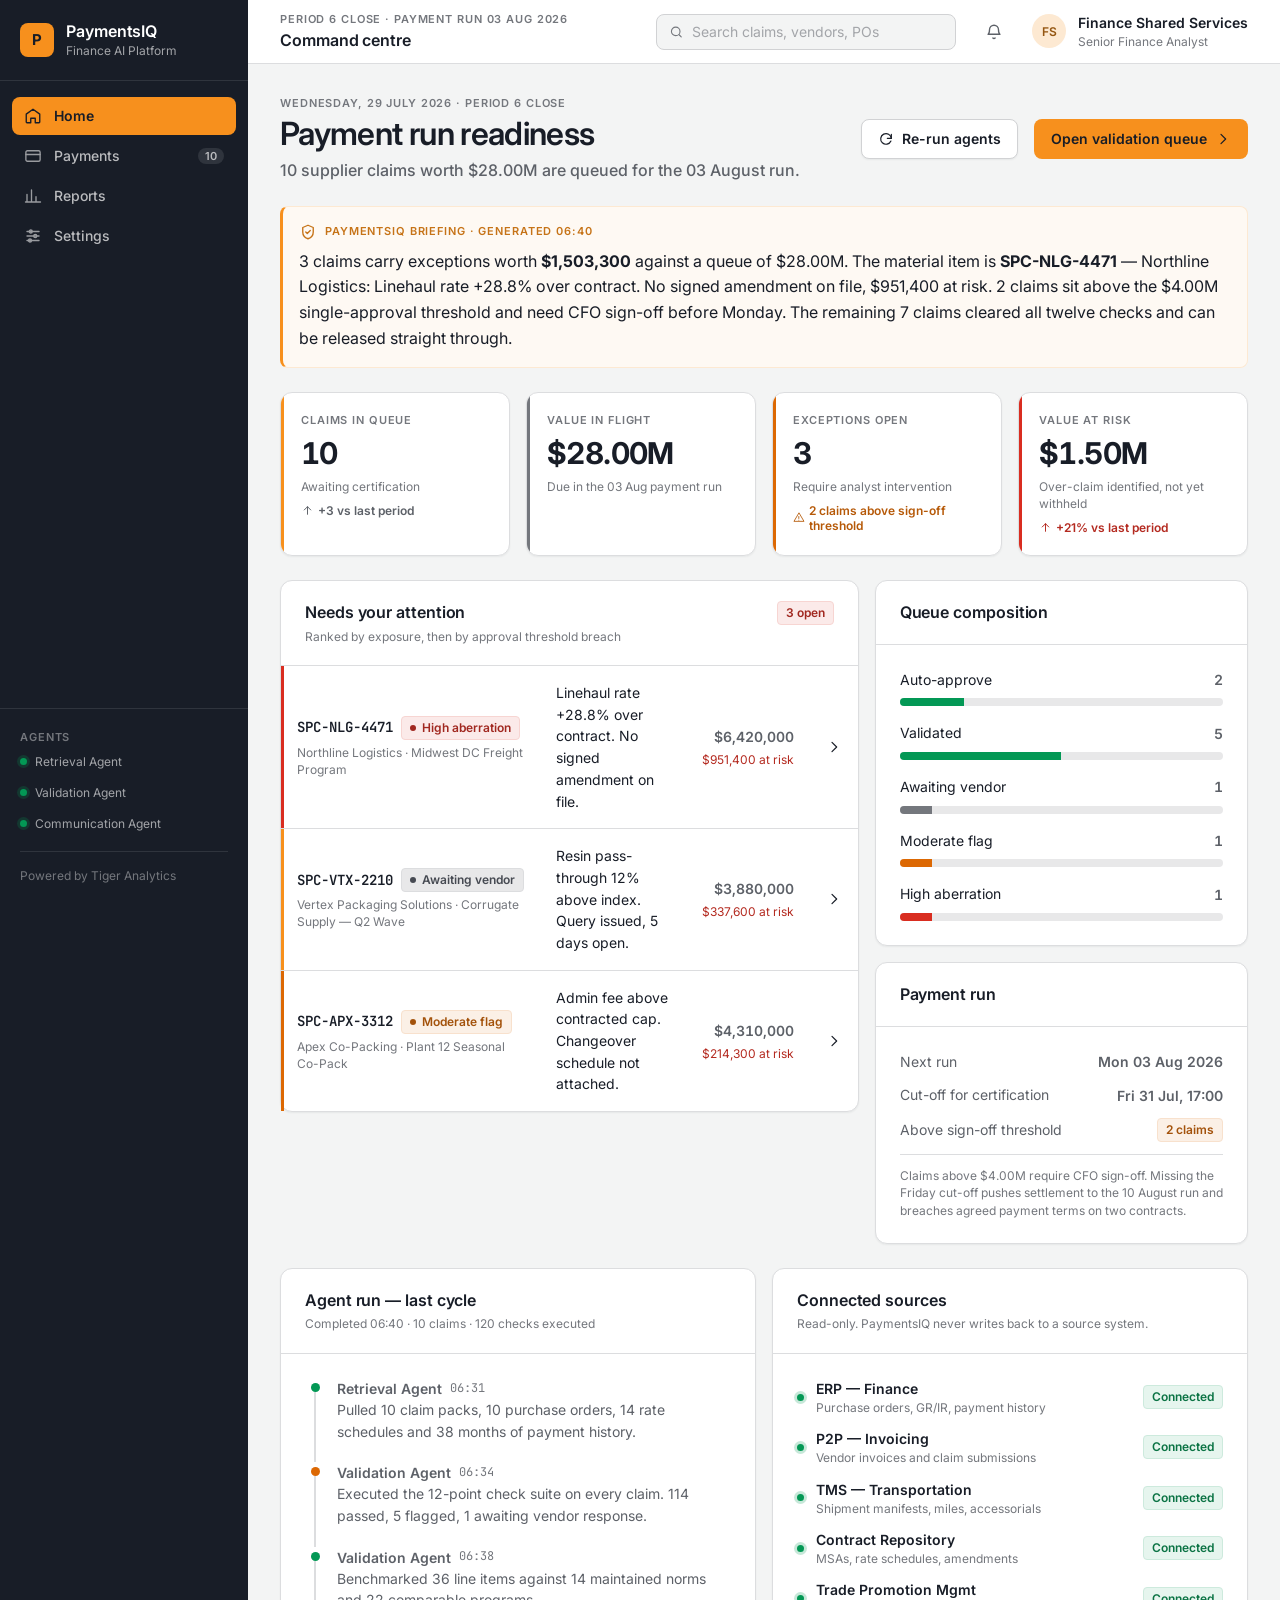
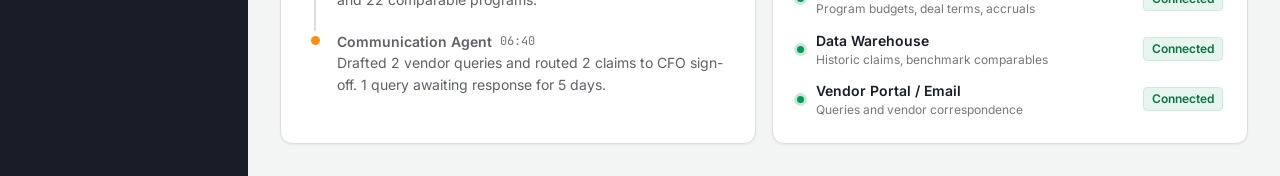
==== commit be3568c6: "Rebuild PaymentsIQ as a client-neutral prototype on the Tiger Analytics design system The previous a" ====
--- a/app.html
+++ b/app.html
@@ -1,63 +1,78 @@
-﻿<!doctype html>
+<!doctype html>
 <html lang="en">
-  <head>
-    <meta charset="UTF-8" />
-    <link rel="icon" type="image/svg+xml" href="./favicon.svg" />
-    <meta name="viewport" content="width=device-width, initial-scale=1.0" />
-    <title>damac-ipc</title>
-    <script type="module" crossorigin>var e=Object.create,t=Object.defineProperty,n=Object.getOwnPropertyDescriptor,r=Object.getOwnPropertyNames,i=Object.getPrototypeOf,a=Object.prototype.hasOwnProperty,o=(e,t)=>()=>(e&&(t=e(e=0)),t),s=(e,t)=>()=>(t||(e((t={exports:{}}).exports,t),e=null),t.exports),c=(e,n)=>{let r={};for(var i in e)t(r,i,{get:e[i],enumerable:!0});return n||t(r,Symbol.toStringTag,{value:`Module`}),r},l=(e,i,o,s)=>{if(i&&typeof i==`object`||typeof i==`function`)for(var c=r(i),l=0,u=c.length,d;l<u;l++)d=c[l],!a.call(e,d)&&d!==o&&t(e,d,{get:(e=>i[e]).bind(null,d),enumerable:!(s=n(i,d))||s.enumerable});return e},u=(n,r,a)=>(a=n==null?{}:e(i(n)),l(r||!n||!n.__esModule?t(a,`default`,{value:n,enumerable:!0}):a,n)),d=e=>a.call(e,`module.exports`)?e[`module.exports`]:l(t({},`__esModule`,{value:!0}),e);(function(){let e=document.createElement(`link`).relList;if(e&&e.supports&&e.supports(`modulepreload`))return;for(let e of document.querySelectorAll(`link[rel="modulepreload"]`))n(e);new MutationObserver(e=>{for(let t of e)if(t.type===`childList`)for(let e of t.addedNodes)e.tagName===`LINK`&&e.rel===`modulepreload`&&n(e)}).observe(document,{childList:!0,subtree:!0});function t(e){let t={};return e.integrity&&(t.integrity=e.integrity),e.referrerPolicy&&(t.referrerPolicy=e.referrerPolicy),e.crossOrigin===`use-credentials`?t.credentials=`include`:e.crossOrigin===`anonymous`?t.credentials=`omit`:t.credentials=`same-origin`,t}function n(e){if(e.ep)return;e.ep=!0;let n=t(e);fetch(e.href,n)}})();var f=s((e=>{var t=Symbol.for(`react.transitional.element`),n=Symbol.for(`react.portal`),r=Symbol.for(`react.fragment`),i=Symbol.for(`react.strict_mode`),a=Symbol.for(`react.profiler`),o=Symbol.for(`react.consumer`),s=Symbol.for(`react.context`),c=Symbol.for(`react.forward_ref`),l=Symbol.for(`react.suspense`),u=Symbol.for(`react.memo`),d=Symbol.for(`react.lazy`),f=Symbol.for(`react.activity`),p=Symbol.iterator;function m(e){return typeof e!=`object`||!e?null:(e=p&&e[p]||e[`@@iterator`],typeof e==`function`?e:null)}var h={isMounted:function(){return!1},enqueueForceUpdate:function(){},enqueueReplaceState:function(){},enqueueSetState:function(){}},g=Object.assign,_={};function v(e,t,n){this.props=e,this.context=t,this.refs=_,this.updater=n||h}v.prototype.isReactComponent={},v.prototype.setState=function(e,t){if(typeof e!=`object`&&typeof e!=`function`&&e!=null)throw Error(`takes an object of state variables to update or a function which returns an object of state variables.`);this.updater.enqueueSetState(this,e,t,`setState`)},v.prototype.forceUpdate=function(e){this.updater.enqueueForceUpdate(this,e,`forceUpdate`)};function y(){}y.prototype=v.prototype;function b(e,t,n){this.props=e,this.context=t,this.refs=_,this.updater=n||h}var x=b.prototype=new y;x.constructor=b,g(x,v.prototype),x.isPureReactComponent=!0;var S=Array.isArray;function C(){}var w={H:null,A:null,T:null,S:null},ee=Object.prototype.hasOwnProperty;function te(e,n,r){var i=r.ref;return{$$typeof:t,type:e,key:n,ref:i===void 0?null:i,props:r}}function ne(e,t){return te(e.type,t,e.props)}function re(e){return typeof e==`object`&&!!e&&e.$$typeof===t}function T(e){var t={"=":`=0`,":":`=2`};return`$`+e.replace(/[=:]/g,function(e){return t[e]})}var ie=/\/+/g;function ae(e,t){return typeof e==`object`&&e&&e.key!=null?T(``+e.key):t.toString(36)}function oe(e){switch(e.status){case`fulfilled`:return e.value;case`rejected`:throw e.reason;default:switch(typeof e.status==`string`?e.then(C,C):(e.status=`pending`,e.then(function(t){e.status===`pending`&&(e.status=`fulfilled`,e.value=t)},function(t){e.status===`pending`&&(e.status=`rejected`,e.reason=t)})),e.status){case`fulfilled`:return e.value;case`rejected`:throw e.reason}}throw e}function se(e,r,i,a,o){var s=typeof e;(s===`undefined`||s===`boolean`)&&(e=null);var c=!1;if(e===null)c=!0;else switch(s){case`bigint`:case`string`:case`number`:c=!0;break;case`object`:switch(e.$$typeof){case t:case n:c=!0;break;case d:return c=e._init,se(c(e._payload),r,i,a,o)}}if(c)return o=o(e),c=a===``?`.`+ae(e,0):a,S(o)?(i=``,c!=null&&(i=c.replace(ie,`$&/`)+`/`),se(o,r,i,``,function(e){return e})):o!=null&&(re(o)&&(o=ne(o,i+(o.key==null||e&&e.key===o.key?``:(``+o.key).replace(ie,`$&/`)+`/`)+c)),r.push(o)),1;c=0;var l=a===``?`.`:a+`:`;if(S(e))for(var u=0;u<e.length;u++)a=e[u],s=l+ae(a,u),c+=se(a,r,i,s,o);else if(u=m(e),typeof u==`function`)for(e=u.call(e),u=0;!(a=e.next()).done;)a=a.value,s=l+ae(a,u++),c+=se(a,r,i,s,o);else if(s===`object`){if(typeof e.then==`function`)return se(oe(e),r,i,a,o);throw r=String(e),Error(`Objects are not valid as a React child (found: `+(r===`[object Object]`?`object with keys {`+Object.keys(e).join(`, `)+`}`:r)+`). If you meant to render a collection of children, use an array instead.`)}return c}function ce(e,t,n){if(e==null)return e;var r=[],i=0;return se(e,r,``,``,function(e){return t.call(n,e,i++)}),r}function le(e){if(e._status===-1){var t=e._result;t=t(),t.then(function(t){(e._status===0||e._status===-1)&&(e._status=1,e._result=t)},function(t){(e._status===0||e._status===-1)&&(e._status=2,e._result=t)}),e._status===-1&&(e._status=0,e._result=t)}if(e._status===1)return e._result.default;throw e._result}var E=typeof reportError==`function`?reportError:function(e){if(typeof window==`object`&&typeof window.ErrorEvent==`function`){var t=new window.ErrorEvent(`error`,{bubbles:!0,cancelable:!0,message:typeof e==`object`&&e&&typeof e.message==`string`?String(e.message):String(e),error:e});if(!window.dispatchEvent(t))return}else if(typeof process==`object`&&typeof process.emit==`function`){process.emit(`uncaughtException`,e);return}console.error(e)},D={map:ce,forEach:function(e,t,n){ce(e,function(){t.apply(this,arguments)},n)},count:function(e){var t=0;return ce(e,function(){t++}),t},toArray:function(e){return ce(e,function(e){return e})||[]},only:function(e){if(!re(e))throw Error(`React.Children.only expected to receive a single React element child.`);return e}};e.Activity=f,e.Children=D,e.Component=v,e.Fragment=r,e.Profiler=a,e.PureComponent=b,e.StrictMode=i,e.Suspense=l,e.__CLIENT_INTERNALS_DO_NOT_USE_OR_WARN_USERS_THEY_CANNOT_UPGRADE=w,e.__COMPILER_RUNTIME={__proto__:null,c:function(e){return w.H.useMemoCache(e)}},e.cache=function(e){return function(){return e.apply(null,arguments)}},e.cacheSignal=function(){return null},e.cloneElement=function(e,t,n){if(e==null)throw Error(`The argument must be a React element, but you passed `+e+`.`);var r=g({},e.props),i=e.key;if(t!=null)for(a in t.key!==void 0&&(i=``+t.key),t)!ee.call(t,a)||a===`key`||a===`__self`||a===`__source`||a===`ref`&&t.ref===void 0||(r[a]=t[a]);var a=arguments.length-2;if(a===1)r.children=n;else if(1<a){for(var o=Array(a),s=0;s<a;s++)o[s]=arguments[s+2];r.children=o}return te(e.type,i,r)},e.createContext=function(e){return e={$$typeof:s,_currentValue:e,_currentValue2:e,_threadCount:0,Provider:null,Consumer:null},e.Provider=e,e.Consumer={$$typeof:o,_context:e},e},e.createElement=function(e,t,n){var r,i={},a=null;if(t!=null)for(r in t.key!==void 0&&(a=``+t.key),t)ee.call(t,r)&&r!==`key`&&r!==`__self`&&r!==`__source`&&(i[r]=t[r]);var o=arguments.length-2;if(o===1)i.children=n;else if(1<o){for(var s=Array(o),c=0;c<o;c++)s[c]=arguments[c+2];i.children=s}if(e&&e.defaultProps)for(r in o=e.defaultProps,o)i[r]===void 0&&(i[r]=o[r]);return te(e,a,i)},e.createRef=function(){return{current:null}},e.forwardRef=function(e){return{$$typeof:c,render:e}},e.isValidElement=re,e.lazy=function(e){return{$$typeof:d,_payload:{_status:-1,_result:e},_init:le}},e.memo=function(e,t){return{$$typeof:u,type:e,compare:t===void 0?null:t}},e.startTransition=function(e){var t=w.T,n={};w.T=n;try{var r=e(),i=w.S;i!==null&&i(n,r),typeof r==`object`&&r&&typeof r.then==`function`&&r.then(C,E)}catch(e){E(e)}finally{t!==null&&n.types!==null&&(t.types=n.types),w.T=t}},e.unstable_useCacheRefresh=function(){return w.H.useCacheRefresh()},e.use=function(e){return w.H.use(e)},e.useActionState=function(e,t,n){return w.H.useActionState(e,t,n)},e.useCallback=function(e,t){return w.H.useCallback(e,t)},e.useContext=function(e){return w.H.useContext(e)},e.useDebugValue=function(){},e.useDeferredValue=function(e,t){return w.H.useDeferredValue(e,t)},e.useEffect=function(e,t){return w.H.useEffect(e,t)},e.useEffectEvent=function(e){return w.H.useEffectEvent(e)},e.useId=function(){return w.H.useId()},e.useImperativeHandle=function(e,t,n){return w.H.useImperativeHandle(e,t,n)},e.useInsertionEffect=function(e,t){return w.H.useInsertionEffect(e,t)},e.useLayoutEffect=function(e,t){return w.H.useLayoutEffect(e,t)},e.useMemo=function(e,t){return w.H.useMemo(e,t)},e.useOptimistic=function(e,t){return w.H.useOptimistic(e,t)},e.useReducer=function(e,t,n){return w.H.useReducer(e,t,n)},e.useRef=function(e){return w.H.useRef(e)},e.useState=function(e){return w.H.useState(e)},e.useSyncExternalStore=function(e,t,n){return w.H.useSyncExternalStore(e,t,n)},e.useTransition=function(){return w.H.useTransition()},e.version=`19.2.7`})),p=s(((e,t)=>{t.exports=f()})),m=s((e=>{function t(e,t){var n=e.length;e.push(t);a:for(;0<n;){var r=n-1>>>1,a=e[r];if(0<i(a,t))e[r]=t,e[n]=a,n=r;else break a}}function n(e){return e.length===0?null:e[0]}function r(e){if(e.length===0)return null;var t=e[0],n=e.pop();if(n!==t){e[0]=n;a:for(var r=0,a=e.length,o=a>>>1;r<o;){var s=2*(r+1)-1,c=e[s],l=s+1,u=e[l];if(0>i(c,n))l<a&&0>i(u,c)?(e[r]=u,e[l]=n,r=l):(e[r]=c,e[s]=n,r=s);else if(l<a&&0>i(u,n))e[r]=u,e[l]=n,r=l;else break a}}return t}function i(e,t){var n=e.sortIndex-t.sortIndex;return n===0?e.id-t.id:n}if(e.unstable_now=void 0,typeof performance==`object`&&typeof performance.now==`function`){var a=performance;e.unstable_now=function(){return a.now()}}else{var o=Date,s=o.now();e.unstable_now=function(){return o.now()-s}}var c=[],l=[],u=1,d=null,f=3,p=!1,m=!1,h=!1,g=!1,_=typeof setTimeout==`function`?setTimeout:null,v=typeof clearTimeout==`function`?clearTimeout:null,y=typeof setImmediate<`u`?setImmediate:null;function b(e){for(var i=n(l);i!==null;){if(i.callback===null)r(l);else if(i.startTime<=e)r(l),i.sortIndex=i.expirationTime,t(c,i);else break;i=n(l)}}function x(e){if(h=!1,b(e),!m)if(n(c)!==null)m=!0,S||(S=!0,re());else{var t=n(l);t!==null&&ae(x,t.startTime-e)}}var S=!1,C=-1,w=5,ee=-1;function te(){return g?!0:!(e.unstable_now()-ee<w)}function ne(){if(g=!1,S){var t=e.unstable_now();ee=t;var i=!0;try{a:{m=!1,h&&(h=!1,v(C),C=-1),p=!0;var a=f;try{b:{for(b(t),d=n(c);d!==null&&!(d.expirationTime>t&&te());){var o=d.callback;if(typeof o==`function`){d.callback=null,f=d.priorityLevel;var s=o(d.expirationTime<=t);if(t=e.unstable_now(),typeof s==`function`){d.callback=s,b(t),i=!0;break b}d===n(c)&&r(c),b(t)}else r(c);d=n(c)}if(d!==null)i=!0;else{var u=n(l);u!==null&&ae(x,u.startTime-t),i=!1}}break a}finally{d=null,f=a,p=!1}i=void 0}}finally{i?re():S=!1}}}var re;if(typeof y==`function`)re=function(){y(ne)};else if(typeof MessageChannel<`u`){var T=new MessageChannel,ie=T.port2;T.port1.onmessage=ne,re=function(){ie.postMessage(null)}}else re=function(){_(ne,0)};function ae(t,n){C=_(function(){t(e.unstable_now())},n)}e.unstable_IdlePriority=5,e.unstable_ImmediatePriority=1,e.unstable_LowPriority=4,e.unstable_NormalPriority=3,e.unstable_Profiling=null,e.unstable_UserBlockingPriority=2,e.unstable_cancelCallback=function(e){e.callback=null},e.unstable_forceFrameRate=function(e){0>e||125<e?console.error(`forceFrameRate takes a positive int between 0 and 125, forcing frame rates higher than 125 fps is not supported`):w=0<e?Math.floor(1e3/e):5},e.unstable_getCurrentPriorityLevel=function(){return f},e.unstable_next=function(e){switch(f){case 1:case 2:case 3:var t=3;break;default:t=f}var n=f;f=t;try{return e()}finally{f=n}},e.unstable_requestPaint=function(){g=!0},e.unstable_runWithPriority=function(e,t){switch(e){case 1:case 2:case 3:case 4:case 5:break;default:e=3}var n=f;f=e;try{return t()}finally{f=n}},e.unstable_scheduleCallback=function(r,i,a){var o=e.unstable_now();switch(typeof a==`object`&&a?(a=a.delay,a=typeof a==`number`&&0<a?o+a:o):a=o,r){case 1:var s=-1;break;case 2:s=250;break;case 5:s=1073741823;break;case 4:s=1e4;break;default:s=5e3}return s=a+s,r={id:u++,callback:i,priorityLevel:r,startTime:a,expirationTime:s,sortIndex:-1},a>o?(r.sortIndex=a,t(l,r),n(c)===null&&r===n(l)&&(h?(v(C),C=-1):h=!0,ae(x,a-o))):(r.sortIndex=s,t(c,r),m||p||(m=!0,S||(S=!0,re()))),r},e.unstable_shouldYield=te,e.unstable_wrapCallback=function(e){var t=f;return function(){var n=f;f=t;try{return e.apply(this,arguments)}finally{f=n}}}})),h=s(((e,t)=>{t.exports=m()})),g=s((e=>{var t=p();function n(e){var t=`https://react.dev/errors/`+e;if(1<arguments.length){t+=`?args[]=`+encodeURIComponent(arguments[1]);for(var n=2;n<arguments.length;n++)t+=`&args[]=`+encodeURIComponent(arguments[n])}return`Minified React error #`+e+`; visit `+t+` for the full message or use the non-minified dev environment for full errors and additional helpful warnings.`}function r(){}var i={d:{f:r,r:function(){throw Error(n(522))},D:r,C:r,L:r,m:r,X:r,S:r,M:r},p:0,findDOMNode:null},a=Symbol.for(`react.portal`);function o(e,t,n){var r=3<arguments.length&&arguments[3]!==void 0?arguments[3]:null;return{$$typeof:a,key:r==null?null:``+r,children:e,containerInfo:t,implementation:n}}var s=t.__CLIENT_INTERNALS_DO_NOT_USE_OR_WARN_USERS_THEY_CANNOT_UPGRADE;function c(e,t){if(e===`font`)return``;if(typeof t==`string`)return t===`use-credentials`?t:``}e.__DOM_INTERNALS_DO_NOT_USE_OR_WARN_USERS_THEY_CANNOT_UPGRADE=i,e.createPortal=function(e,t){var r=2<arguments.length&&arguments[2]!==void 0?arguments[2]:null;if(!t||t.nodeType!==1&&t.nodeType!==9&&t.nodeType!==11)throw Error(n(299));return o(e,t,null,r)},e.flushSync=function(e){var t=s.T,n=i.p;try{if(s.T=null,i.p=2,e)return e()}finally{s.T=t,i.p=n,i.d.f()}},e.preconnect=function(e,t){typeof e==`string`&&(t?(t=t.crossOrigin,t=typeof t==`string`?t===`use-credentials`?t:``:void 0):t=null,i.d.C(e,t))},e.prefetchDNS=function(e){typeof e==`string`&&i.d.D(e)},e.preinit=function(e,t){if(typeof e==`string`&&t&&typeof t.as==`string`){var n=t.as,r=c(n,t.crossOrigin),a=typeof t.integrity==`string`?t.integrity:void 0,o=typeof t.fetchPriority==`string`?t.fetchPriority:void 0;n===`style`?i.d.S(e,typeof t.precedence==`string`?t.precedence:void 0,{crossOrigin:r,integrity:a,fetchPriority:o}):n===`script`&&i.d.X(e,{crossOrigin:r,integrity:a,fetchPriority:o,nonce:typeof t.nonce==`string`?t.nonce:void 0})}},e.preinitModule=function(e,t){if(typeof e==`string`)if(typeof t==`object`&&t){if(t.as==null||t.as===`script`){var n=c(t.as,t.crossOrigin);i.d.M(e,{crossOrigin:n,integrity:typeof t.integrity==`string`?t.integrity:void 0,nonce:typeof t.nonce==`string`?t.nonce:void 0})}}else t??i.d.M(e)},e.preload=function(e,t){if(typeof e==`string`&&typeof t==`object`&&t&&typeof t.as==`string`){var n=t.as,r=c(n,t.crossOrigin);i.d.L(e,n,{crossOrigin:r,integrity:typeof t.integrity==`string`?t.integrity:void 0,nonce:typeof t.nonce==`string`?t.nonce:void 0,type:typeof t.type==`string`?t.type:void 0,fetchPriority:typeof t.fetchPriority==`string`?t.fetchPriority:void 0,referrerPolicy:typeof t.referrerPolicy==`string`?t.referrerPolicy:void 0,imageSrcSet:typeof t.imageSrcSet==`string`?t.imageSrcSet:void 0,imageSizes:typeof t.imageSizes==`string`?t.imageSizes:void 0,media:typeof t.media==`string`?t.media:void 0})}},e.preloadModule=function(e,t){if(typeof e==`string`)if(t){var n=c(t.as,t.crossOrigin);i.d.m(e,{as:typeof t.as==`string`&&t.as!==`script`?t.as:void 0,crossOrigin:n,integrity:typeof t.integrity==`string`?t.integrity:void 0})}else i.d.m(e)},e.requestFormReset=function(e){i.d.r(e)},e.unstable_batchedUpdates=function(e,t){return e(t)},e.useFormState=function(e,t,n){return s.H.useFormState(e,t,n)},e.useFormStatus=function(){return s.H.useHostTransitionStatus()},e.version=`19.2.7`})),_=s(((e,t)=>{function n(){if(!(typeof __REACT_DEVTOOLS_GLOBAL_HOOK__>`u`||typeof __REACT_DEVTOOLS_GLOBAL_HOOK__.checkDCE!=`function`))try{__REACT_DEVTOOLS_GLOBAL_HOOK__.checkDCE(n)}catch(e){console.error(e)}}n(),t.exports=g()})),v=s((e=>{var t=h(),n=p(),r=_();function i(e){var t=`https://react.dev/errors/`+e;if(1<arguments.length){t+=`?args[]=`+encodeURIComponent(arguments[1]);for(var n=2;n<arguments.length;n++)t+=`&args[]=`+encodeURIComponent(arguments[n])}return`Minified React error #`+e+`; visit `+t+` for the full message or use the non-minified dev environment for full errors and additional helpful warnings.`}function a(e){return!(!e||e.nodeType!==1&&e.nodeType!==9&&e.nodeType!==11)}function o(e){var t=e,n=e;if(e.alternate)for(;t.return;)t=t.return;else{e=t;do t=e,t.flags&4098&&(n=t.return),e=t.return;while(e)}return t.tag===3?n:null}function s(e){if(e.tag===13){var t=e.memoizedState;if(t===null&&(e=e.alternate,e!==null&&(t=e.memoizedState)),t!==null)return t.dehydrated}return null}function c(e){if(e.tag===31){var t=e.memoizedState;if(t===null&&(e=e.alternate,e!==null&&(t=e.memoizedState)),t!==null)return t.dehydrated}return null}function l(e){if(o(e)!==e)throw Error(i(188))}function u(e){var t=e.alternate;if(!t){if(t=o(e),t===null)throw Error(i(188));return t===e?e:null}for(var n=e,r=t;;){var a=n.return;if(a===null)break;var s=a.alternate;if(s===null){if(r=a.return,r!==null){n=r;continue}break}if(a.child===s.child){for(s=a.child;s;){if(s===n)return l(a),e;if(s===r)return l(a),t;s=s.sibling}throw Error(i(188))}if(n.return!==r.return)n=a,r=s;else{for(var c=!1,u=a.child;u;){if(u===n){c=!0,n=a,r=s;break}if(u===r){c=!0,r=a,n=s;break}u=u.sibling}if(!c){for(u=s.child;u;){if(u===n){c=!0,n=s,r=a;break}if(u===r){c=!0,r=s,n=a;break}u=u.sibling}if(!c)throw Error(i(189))}}if(n.alternate!==r)throw Error(i(190))}if(n.tag!==3)throw Error(i(188));return n.stateNode.current===n?e:t}function d(e){var t=e.tag;if(t===5||t===26||t===27||t===6)return e;for(e=e.child;e!==null;){if(t=d(e),t!==null)return t;e=e.sibling}return null}var f=Object.assign,m=Symbol.for(`react.element`),g=Symbol.for(`react.transitional.element`),v=Symbol.for(`react.portal`),y=Symbol.for(`react.fragment`),b=Symbol.for(`react.strict_mode`),x=Symbol.for(`react.profiler`),S=Symbol.for(`react.consumer`),C=Symbol.for(`react.context`),w=Symbol.for(`react.forward_ref`),ee=Symbol.for(`react.suspense`),te=Symbol.for(`react.suspense_list`),ne=Symbol.for(`react.memo`),re=Symbol.for(`react.lazy`),T=Symbol.for(`react.activity`),ie=Symbol.for(`react.memo_cache_sentinel`),ae=Symbol.iterator;function oe(e){return typeof e!=`object`||!e?null:(e=ae&&e[ae]||e[`@@iterator`],typeof e==`function`?e:null)}var se=Symbol.for(`react.client.reference`);function ce(e){if(e==null)return null;if(typeof e==`function`)return e.$$typeof===se?null:e.displayName||e.name||null;if(typeof e==`string`)return e;switch(e){case y:return`Fragment`;case x:return`Profiler`;case b:return`StrictMode`;case ee:return`Suspense`;case te:return`SuspenseList`;case T:return`Activity`}if(typeof e==`object`)switch(e.$$typeof){case v:return`Portal`;case C:return e.displayName||`Context`;case S:return(e._context.displayName||`Context`)+`.Consumer`;case w:var t=e.render;return e=e.displayName,e||=(e=t.displayName||t.name||``,e===``?`ForwardRef`:`ForwardRef(`+e+`)`),e;case ne:return t=e.displayName||null,t===null?ce(e.type)||`Memo`:t;case re:t=e._payload,e=e._init;try{return ce(e(t))}catch{}}return null}var le=Array.isArray,E=n.__CLIENT_INTERNALS_DO_NOT_USE_OR_WARN_USERS_THEY_CANNOT_UPGRADE,D=r.__DOM_INTERNALS_DO_NOT_USE_OR_WARN_USERS_THEY_CANNOT_UPGRADE,ue={pending:!1,data:null,method:null,action:null},de=[],fe=-1;function pe(e){return{current:e}}function me(e){0>fe||(e.current=de[fe],de[fe]=null,fe--)}function O(e,t){fe++,de[fe]=e.current,e.current=t}var he=pe(null),ge=pe(null),_e=pe(null),ve=pe(null);function ye(e,t){switch(O(_e,t),O(ge,e),O(he,null),t.nodeType){case 9:case 11:e=(e=t.documentElement)&&(e=e.namespaceURI)?Vd(e):0;break;default:if(e=t.tagName,t=t.namespaceURI)t=Vd(t),e=Hd(t,e);else switch(e){case`svg`:e=1;break;case`math`:e=2;break;default:e=0}}me(he),O(he,e)}function be(){me(he),me(ge),me(_e)}function xe(e){e.memoizedState!==null&&O(ve,e);var t=he.current,n=Hd(t,e.type);t!==n&&(O(ge,e),O(he,n))}function Se(e){ge.current===e&&(me(he),me(ge)),ve.current===e&&(me(ve),Qf._currentValue=ue)}var Ce,we;function Te(e){if(Ce===void 0)try{throw Error()}catch(e){var t=e.stack.trim().match(/\n( *(at )?)/);Ce=t&&t[1]||``,we=-1<e.stack.indexOf(`
-    at`)?` (<anonymous>)`:-1<e.stack.indexOf(`@`)?`@unknown:0:0`:``}return`
-`+Ce+e+we}var Ee=!1;function De(e,t){if(!e||Ee)return``;Ee=!0;var n=Error.prepareStackTrace;Error.prepareStackTrace=void 0;try{var r={DetermineComponentFrameRoot:function(){try{if(t){var n=function(){throw Error()};if(Object.defineProperty(n.prototype,"props",{set:function(){throw Error()}}),typeof Reflect==`object`&&Reflect.construct){try{Reflect.construct(n,[])}catch(e){var r=e}Reflect.construct(e,[],n)}else{try{n.call()}catch(e){r=e}e.call(n.prototype)}}else{try{throw Error()}catch(e){r=e}(n=e())&&typeof n.catch==`function`&&n.catch(function(){})}}catch(e){if(e&&r&&typeof e.stack==`string`)return[e.stack,r.stack]}return[null,null]}};r.DetermineComponentFrameRoot.displayName=`DetermineComponentFrameRoot`;var i=Object.getOwnPropertyDescriptor(r.DetermineComponentFrameRoot,`name`);i&&i.configurable&&Object.defineProperty(r.DetermineComponentFrameRoot,"name",{value:`DetermineComponentFrameRoot`});var a=r.DetermineComponentFrameRoot(),o=a[0],s=a[1];if(o&&s){var c=o.split(`
-`),l=s.split(`
-`);for(i=r=0;r<c.length&&!c[r].includes(`DetermineComponentFrameRoot`);)r++;for(;i<l.length&&!l[i].includes(`DetermineComponentFrameRoot`);)i++;if(r===c.length||i===l.length)for(r=c.length-1,i=l.length-1;1<=r&&0<=i&&c[r]!==l[i];)i--;for(;1<=r&&0<=i;r--,i--)if(c[r]!==l[i]){if(r!==1||i!==1)do if(r--,i--,0>i||c[r]!==l[i]){var u=`
-`+c[r].replace(` at new `,` at `);return e.displayName&&u.includes(`<anonymous>`)&&(u=u.replace(`<anonymous>`,e.displayName)),u}while(1<=r&&0<=i);break}}}finally{Ee=!1,Error.prepareStackTrace=n}return(n=e?e.displayName||e.name:``)?Te(n):``}function Oe(e,t){switch(e.tag){case 26:case 27:case 5:return Te(e.type);case 16:return Te(`Lazy`);case 13:return e.child!==t&&t!==null?Te(`Suspense Fallback`):Te(`Suspense`);case 19:return Te(`SuspenseList`);case 0:case 15:return De(e.type,!1);case 11:return De(e.type.render,!1);case 1:return De(e.type,!0);case 31:return Te(`Activity`);default:return``}}function ke(e){try{var t=``,n=null;do t+=Oe(e,n),n=e,e=e.return;while(e);return t}catch(e){return`
-Error generating stack: `+e.message+`
-`+e.stack}}var Ae=Object.prototype.hasOwnProperty,je=t.unstable_scheduleCallback,Me=t.unstable_cancelCallback,Ne=t.unstable_shouldYield,Pe=t.unstable_requestPaint,Fe=t.unstable_now,Ie=t.unstable_getCurrentPriorityLevel,Le=t.unstable_ImmediatePriority,Re=t.unstable_UserBlockingPriority,ze=t.unstable_NormalPriority,Be=t.unstable_LowPriority,Ve=t.unstable_IdlePriority,He=t.log,Ue=t.unstable_setDisableYieldValue,We=null,Ge=null;function Ke(e){if(typeof He==`function`&&Ue(e),Ge&&typeof Ge.setStrictMode==`function`)try{Ge.setStrictMode(We,e)}catch{}}var qe=Math.clz32?Math.clz32:Xe,Je=Math.log,Ye=Math.LN2;function Xe(e){return e>>>=0,e===0?32:31-(Je(e)/Ye|0)|0}var Ze=256,Qe=262144,$e=4194304;function et(e){var t=e&42;if(t!==0)return t;switch(e&-e){case 1:return 1;case 2:return 2;case 4:return 4;case 8:return 8;case 16:return 16;case 32:return 32;case 64:return 64;case 128:return 128;case 256:case 512:case 1024:case 2048:case 4096:case 8192:case 16384:case 32768:case 65536:case 131072:return e&261888;case 262144:case 524288:case 1048576:case 2097152:return e&3932160;case 4194304:case 8388608:case 16777216:case 33554432:return e&62914560;case 67108864:return 67108864;case 134217728:return 134217728;case 268435456:return 268435456;case 536870912:return 536870912;case 1073741824:return 0;default:return e}}function tt(e,t,n){var r=e.pendingLanes;if(r===0)return 0;var i=0,a=e.suspendedLanes,o=e.pingedLanes;e=e.warmLanes;var s=r&134217727;return s===0?(s=r&~a,s===0?o===0?n||(n=r&~e,n!==0&&(i=et(n))):i=et(o):i=et(s)):(r=s&~a,r===0?(o&=s,o===0?n||(n=s&~e,n!==0&&(i=et(n))):i=et(o)):i=et(r)),i===0?0:t!==0&&t!==i&&(t&a)===0&&(a=i&-i,n=t&-t,a>=n||a===32&&n&4194048)?t:i}function nt(e,t){return(e.pendingLanes&~(e.suspendedLanes&~e.pingedLanes)&t)===0}function rt(e,t){switch(e){case 1:case 2:case 4:case 8:case 64:return t+250;case 16:case 32:case 128:case 256:case 512:case 1024:case 2048:case 4096:case 8192:case 16384:case 32768:case 65536:case 131072:case 262144:case 524288:case 1048576:case 2097152:return t+5e3;case 4194304:case 8388608:case 16777216:case 33554432:return-1;case 67108864:case 134217728:case 268435456:case 536870912:case 1073741824:return-1;default:return-1}}function it(){var e=$e;return $e<<=1,!($e&62914560)&&($e=4194304),e}function at(e){for(var t=[],n=0;31>n;n++)t.push(e);return t}function ot(e,t){e.pendingLanes|=t,t!==268435456&&(e.suspendedLanes=0,e.pingedLanes=0,e.warmLanes=0)}function st(e,t,n,r,i,a){var o=e.pendingLanes;e.pendingLanes=n,e.suspendedLanes=0,e.pingedLanes=0,e.warmLanes=0,e.expiredLanes&=n,e.entangledLanes&=n,e.errorRecoveryDisabledLanes&=n,e.shellSuspendCounter=0;var s=e.entanglements,c=e.expirationTimes,l=e.hiddenUpdates;for(n=o&~n;0<n;){var u=31-qe(n),d=1<<u;s[u]=0,c[u]=-1;var f=l[u];if(f!==null)for(l[u]=null,u=0;u<f.length;u++){var p=f[u];p!==null&&(p.lane&=-536870913)}n&=~d}r!==0&&ct(e,r,0),a!==0&&i===0&&e.tag!==0&&(e.suspendedLanes|=a&~(o&~t))}function ct(e,t,n){e.pendingLanes|=t,e.suspendedLanes&=~t;var r=31-qe(t);e.entangledLanes|=t,e.entanglements[r]=e.entanglements[r]|1073741824|n&261930}function lt(e,t){var n=e.entangledLanes|=t;for(e=e.entanglements;n;){var r=31-qe(n),i=1<<r;i&t|e[r]&t&&(e[r]|=t),n&=~i}}function ut(e,t){var n=t&-t;return n=n&42?1:dt(n),(n&(e.suspendedLanes|t))===0?n:0}function dt(e){switch(e){case 2:e=1;break;case 8:e=4;break;case 32:e=16;break;case 256:case 512:case 1024:case 2048:case 4096:case 8192:case 16384:case 32768:case 65536:case 131072:case 262144:case 524288:case 1048576:case 2097152:case 4194304:case 8388608:case 16777216:case 33554432:e=128;break;case 268435456:e=134217728;break;default:e=0}return e}function ft(e){return e&=-e,2<e?8<e?e&134217727?32:268435456:8:2}function pt(){var e=D.p;return e===0?(e=window.event,e===void 0?32:mp(e.type)):e}function mt(e,t){var n=D.p;try{return D.p=e,t()}finally{D.p=n}}var ht=Math.random().toString(36).slice(2),gt=`__reactFiber$`+ht,_t=`__reactProps$`+ht,vt=`__reactContainer$`+ht,yt=`__reactEvents$`+ht,bt=`__reactListeners$`+ht,xt=`__reactHandles$`+ht,St=`__reactResources$`+ht,Ct=`__reactMarker$`+ht;function wt(e){delete e[gt],delete e[_t],delete e[yt],delete e[bt],delete e[xt]}function Tt(e){var t=e[gt];if(t)return t;for(var n=e.parentNode;n;){if(t=n[vt]||n[gt]){if(n=t.alternate,t.child!==null||n!==null&&n.child!==null)for(e=df(e);e!==null;){if(n=e[gt])return n;e=df(e)}return t}e=n,n=e.parentNode}return null}function Et(e){if(e=e[gt]||e[vt]){var t=e.tag;if(t===5||t===6||t===13||t===31||t===26||t===27||t===3)return e}return null}function Dt(e){var t=e.tag;if(t===5||t===26||t===27||t===6)return e.stateNode;throw Error(i(33))}function Ot(e){var t=e[St];return t||=e[St]={hoistableStyles:new Map,hoistableScripts:new Map},t}function kt(e){e[Ct]=!0}var At=new Set,jt={};function Mt(e,t){Nt(e,t),Nt(e+`Capture`,t)}function Nt(e,t){for(jt[e]=t,e=0;e<t.length;e++)At.add(t[e])}var Pt=RegExp(`^[:A-Z_a-z\\u00C0-\\u00D6\\u00D8-\\u00F6\\u00F8-\\u02FF\\u0370-\\u037D\\u037F-\\u1FFF\\u200C-\\u200D\\u2070-\\u218F\\u2C00-\\u2FEF\\u3001-\\uD7FF\\uF900-\\uFDCF\\uFDF0-\\uFFFD][:A-Z_a-z\\u00C0-\\u00D6\\u00D8-\\u00F6\\u00F8-\\u02FF\\u0370-\\u037D\\u037F-\\u1FFF\\u200C-\\u200D\\u2070-\\u218F\\u2C00-\\u2FEF\\u3001-\\uD7FF\\uF900-\\uFDCF\\uFDF0-\\uFFFD\\-.0-9\\u00B7\\u0300-\\u036F\\u203F-\\u2040]*$`),Ft={},It={};function Lt(e){return Ae.call(It,e)?!0:Ae.call(Ft,e)?!1:Pt.test(e)?It[e]=!0:(Ft[e]=!0,!1)}function Rt(e,t,n){if(Lt(t))if(n===null)e.removeAttribute(t);else{switch(typeof n){case`undefined`:case`function`:case`symbol`:e.removeAttribute(t);return;case`boolean`:var r=t.toLowerCase().slice(0,5);if(r!==`data-`&&r!==`aria-`){e.removeAttribute(t);return}}e.setAttribute(t,``+n)}}function zt(e,t,n){if(n===null)e.removeAttribute(t);else{switch(typeof n){case`undefined`:case`function`:case`symbol`:case`boolean`:e.removeAttribute(t);return}e.setAttribute(t,``+n)}}function Bt(e,t,n,r){if(r===null)e.removeAttribute(n);else{switch(typeof r){case`undefined`:case`function`:case`symbol`:case`boolean`:e.removeAttribute(n);return}e.setAttributeNS(t,n,``+r)}}function Vt(e){switch(typeof e){case`bigint`:case`boolean`:case`number`:case`string`:case`undefined`:return e;case`object`:return e;default:return``}}function Ht(e){var t=e.type;return(e=e.nodeName)&&e.toLowerCase()===`input`&&(t===`checkbox`||t===`radio`)}function Ut(e,t,n){var r=Object.getOwnPropertyDescriptor(e.constructor.prototype,t);if(!e.hasOwnProperty(t)&&r!==void 0&&typeof r.get==`function`&&typeof r.set==`function`){var i=r.get,a=r.set;return Object.defineProperty(e,t,{configurable:!0,get:function(){return i.call(this)},set:function(e){n=``+e,a.call(this,e)}}),Object.defineProperty(e,t,{enumerable:r.enumerable}),{getValue:function(){return n},setValue:function(e){n=``+e},stopTracking:function(){e._valueTracker=null,delete e[t]}}}}function Wt(e){if(!e._valueTracker){var t=Ht(e)?`checked`:`value`;e._valueTracker=Ut(e,t,``+e[t])}}function Gt(e){if(!e)return!1;var t=e._valueTracker;if(!t)return!0;var n=t.getValue(),r=``;return e&&(r=Ht(e)?e.checked?`true`:`false`:e.value),e=r,e===n?!1:(t.setValue(e),!0)}function Kt(e){if(e||=typeof document<`u`?document:void 0,e===void 0)return null;try{return e.activeElement||e.body}catch{return e.body}}var qt=/[\n"\\]/g;function Jt(e){return e.replace(qt,function(e){return`\\`+e.charCodeAt(0).toString(16)+` `})}function Yt(e,t,n,r,i,a,o,s){e.name=``,o!=null&&typeof o!=`function`&&typeof o!=`symbol`&&typeof o!=`boolean`?e.type=o:e.removeAttribute(`type`),t==null?o!==`submit`&&o!==`reset`||e.removeAttribute(`value`):o===`number`?(t===0&&e.value===``||e.value!=t)&&(e.value=``+Vt(t)):e.value!==``+Vt(t)&&(e.value=``+Vt(t)),t==null?n==null?r!=null&&e.removeAttribute(`value`):Zt(e,o,Vt(n)):Zt(e,o,Vt(t)),i==null&&a!=null&&(e.defaultChecked=!!a),i!=null&&(e.checked=i&&typeof i!=`function`&&typeof i!=`symbol`),s!=null&&typeof s!=`function`&&typeof s!=`symbol`&&typeof s!=`boolean`?e.name=``+Vt(s):e.removeAttribute(`name`)}function Xt(e,t,n,r,i,a,o,s){if(a!=null&&typeof a!=`function`&&typeof a!=`symbol`&&typeof a!=`boolean`&&(e.type=a),t!=null||n!=null){if(!(a!==`submit`&&a!==`reset`||t!=null)){Wt(e);return}n=n==null?``:``+Vt(n),t=t==null?n:``+Vt(t),s||t===e.value||(e.value=t),e.defaultValue=t}r??=i,r=typeof r!=`function`&&typeof r!=`symbol`&&!!r,e.checked=s?e.checked:!!r,e.defaultChecked=!!r,o!=null&&typeof o!=`function`&&typeof o!=`symbol`&&typeof o!=`boolean`&&(e.name=o),Wt(e)}function Zt(e,t,n){t===`number`&&Kt(e.ownerDocument)===e||e.defaultValue===``+n||(e.defaultValue=``+n)}function Qt(e,t,n,r){if(e=e.options,t){t={};for(var i=0;i<n.length;i++)t[`$`+n[i]]=!0;for(n=0;n<e.length;n++)i=t.hasOwnProperty(`$`+e[n].value),e[n].selected!==i&&(e[n].selected=i),i&&r&&(e[n].defaultSelected=!0)}else{for(n=``+Vt(n),t=null,i=0;i<e.length;i++){if(e[i].value===n){e[i].selected=!0,r&&(e[i].defaultSelected=!0);return}t!==null||e[i].disabled||(t=e[i])}t!==null&&(t.selected=!0)}}function $t(e,t,n){if(t!=null&&(t=``+Vt(t),t!==e.value&&(e.value=t),n==null)){e.defaultValue!==t&&(e.defaultValue=t);return}e.defaultValue=n==null?``:``+Vt(n)}function en(e,t,n,r){if(t==null){if(r!=null){if(n!=null)throw Error(i(92));if(le(r)){if(1<r.length)throw Error(i(93));r=r[0]}n=r}n??=``,t=n}n=Vt(t),e.defaultValue=n,r=e.textContent,r===n&&r!==``&&r!==null&&(e.value=r),Wt(e)}function tn(e,t){if(t){var n=e.firstChild;if(n&&n===e.lastChild&&n.nodeType===3){n.nodeValue=t;return}}e.textContent=t}var nn=new Set(`animationIterationCount aspectRatio borderImageOutset borderImageSlice borderImageWidth boxFlex boxFlexGroup boxOrdinalGroup columnCount columns flex flexGrow flexPositive flexShrink flexNegative flexOrder gridArea gridRow gridRowEnd gridRowSpan gridRowStart gridColumn gridColumnEnd gridColumnSpan gridColumnStart fontWeight lineClamp lineHeight opacity order orphans scale tabSize widows zIndex zoom fillOpacity floodOpacity stopOpacity strokeDasharray strokeDashoffset strokeMiterlimit strokeOpacity strokeWidth MozAnimationIterationCount MozBoxFlex MozBoxFlexGroup MozLineClamp msAnimationIterationCount msFlex msZoom msFlexGrow msFlexNegative msFlexOrder msFlexPositive msFlexShrink msGridColumn msGridColumnSpan msGridRow msGridRowSpan WebkitAnimationIterationCount WebkitBoxFlex WebKitBoxFlexGroup WebkitBoxOrdinalGroup WebkitColumnCount WebkitColumns WebkitFlex WebkitFlexGrow WebkitFlexPositive WebkitFlexShrink WebkitLineClamp`.split(` `));function rn(e,t,n){var r=t.indexOf(`--`)===0;n==null||typeof n==`boolean`||n===``?r?e.setProperty(t,``):t===`float`?e.cssFloat=``:e[t]=``:r?e.setProperty(t,n):typeof n!=`number`||n===0||nn.has(t)?t===`float`?e.cssFloat=n:e[t]=(``+n).trim():e[t]=n+`px`}function an(e,t,n){if(t!=null&&typeof t!=`object`)throw Error(i(62));if(e=e.style,n!=null){for(var r in n)!n.hasOwnProperty(r)||t!=null&&t.hasOwnProperty(r)||(r.indexOf(`--`)===0?e.setProperty(r,``):r===`float`?e.cssFloat=``:e[r]=``);for(var a in t)r=t[a],t.hasOwnProperty(a)&&n[a]!==r&&rn(e,a,r)}else for(var o in t)t.hasOwnProperty(o)&&rn(e,o,t[o])}function on(e){if(e.indexOf(`-`)===-1)return!1;switch(e){case`annotation-xml`:case`color-profile`:case`font-face`:case`font-face-src`:case`font-face-uri`:case`font-face-format`:case`font-face-name`:case`missing-glyph`:return!1;default:return!0}}var sn=new Map([[`acceptCharset`,`accept-charset`],[`htmlFor`,`for`],[`httpEquiv`,`http-equiv`],[`crossOrigin`,`crossorigin`],[`accentHeight`,`accent-height`],[`alignmentBaseline`,`alignment-baseline`],[`arabicForm`,`arabic-form`],[`baselineShift`,`baseline-shift`],[`capHeight`,`cap-height`],[`clipPath`,`clip-path`],[`clipRule`,`clip-rule`],[`colorInterpolation`,`color-interpolation`],[`colorInterpolationFilters`,`color-interpolation-filters`],[`colorProfile`,`color-profile`],[`colorRendering`,`color-rendering`],[`dominantBaseline`,`dominant-baseline`],[`enableBackground`,`enable-background`],[`fillOpacity`,`fill-opacity`],[`fillRule`,`fill-rule`],[`floodColor`,`flood-color`],[`floodOpacity`,`flood-opacity`],[`fontFamily`,`font-family`],[`fontSize`,`font-size`],[`fontSizeAdjust`,`font-size-adjust`],[`fontStretch`,`font-stretch`],[`fontStyle`,`font-style`],[`fontVariant`,`font-variant`],[`fontWeight`,`font-weight`],[`glyphName`,`glyph-name`],[`glyphOrientationHorizontal`,`glyph-orientation-horizontal`],[`glyphOrientationVertical`,`glyph-orientation-vertical`],[`horizAdvX`,`horiz-adv-x`],[`horizOriginX`,`horiz-origin-x`],[`imageRendering`,`image-rendering`],[`letterSpacing`,`letter-spacing`],[`lightingColor`,`lighting-color`],[`markerEnd`,`marker-end`],[`markerMid`,`marker-mid`],[`markerStart`,`marker-start`],[`overlinePosition`,`overline-position`],[`overlineThickness`,`overline-thickness`],[`paintOrder`,`paint-order`],[`panose-1`,`panose-1`],[`pointerEvents`,`pointer-events`],[`renderingIntent`,`rendering-intent`],[`shapeRendering`,`shape-rendering`],[`stopColor`,`stop-color`],[`stopOpacity`,`stop-opacity`],[`strikethroughPosition`,`strikethrough-position`],[`strikethroughThickness`,`strikethrough-thickness`],[`strokeDasharray`,`stroke-dasharray`],[`strokeDashoffset`,`stroke-dashoffset`],[`strokeLinecap`,`stroke-linecap`],[`strokeLinejoin`,`stroke-linejoin`],[`strokeMiterlimit`,`stroke-miterlimit`],[`strokeOpacity`,`stroke-opacity`],[`strokeWidth`,`stroke-width`],[`textAnchor`,`text-anchor`],[`textDecoration`,`text-decoration`],[`textRendering`,`text-rendering`],[`transformOrigin`,`transform-origin`],[`underlinePosition`,`underline-position`],[`underlineThickness`,`underline-thickness`],[`unicodeBidi`,`unicode-bidi`],[`unicodeRange`,`unicode-range`],[`unitsPerEm`,`units-per-em`],[`vAlphabetic`,`v-alphabetic`],[`vHanging`,`v-hanging`],[`vIdeographic`,`v-ideographic`],[`vMathematical`,`v-mathematical`],[`vectorEffect`,`vector-effect`],[`vertAdvY`,`vert-adv-y`],[`vertOriginX`,`vert-origin-x`],[`vertOriginY`,`vert-origin-y`],[`wordSpacing`,`word-spacing`],[`writingMode`,`writing-mode`],[`xmlnsXlink`,`xmlns:xlink`],[`xHeight`,`x-height`]]),cn=/^[\u0000-\u001F ]*j[\r\n\t]*a[\r\n\t]*v[\r\n\t]*a[\r\n\t]*s[\r\n\t]*c[\r\n\t]*r[\r\n\t]*i[\r\n\t]*p[\r\n\t]*t[\r\n\t]*:/i;function ln(e){return cn.test(``+e)?`javascript:throw new Error('React has blocked a javascript: URL as a security precaution.')`:e}function un(){}var dn=null;function fn(e){return e=e.target||e.srcElement||window,e.correspondingUseElement&&(e=e.correspondingUseElement),e.nodeType===3?e.parentNode:e}var pn=null,mn=null;function hn(e){var t=Et(e);if(t&&(e=t.stateNode)){var n=e[_t]||null;a:switch(e=t.stateNode,t.type){case`input`:if(Yt(e,n.value,n.defaultValue,n.defaultValue,n.checked,n.defaultChecked,n.type,n.name),t=n.name,n.type===`radio`&&t!=null){for(n=e;n.parentNode;)n=n.parentNode;for(n=n.querySelectorAll(`input[name="`+Jt(``+t)+`"][type="radio"]`),t=0;t<n.length;t++){var r=n[t];if(r!==e&&r.form===e.form){var a=r[_t]||null;if(!a)throw Error(i(90));Yt(r,a.value,a.defaultValue,a.defaultValue,a.checked,a.defaultChecked,a.type,a.name)}}for(t=0;t<n.length;t++)r=n[t],r.form===e.form&&Gt(r)}break a;case`textarea`:$t(e,n.value,n.defaultValue);break a;case`select`:t=n.value,t!=null&&Qt(e,!!n.multiple,t,!1)}}}var gn=!1;function _n(e,t,n){if(gn)return e(t,n);gn=!0;try{return e(t)}finally{if(gn=!1,(pn!==null||mn!==null)&&(bu(),pn&&(t=pn,e=mn,mn=pn=null,hn(t),e)))for(t=0;t<e.length;t++)hn(e[t])}}function vn(e,t){var n=e.stateNode;if(n===null)return null;var r=n[_t]||null;if(r===null)return null;n=r[t];a:switch(t){case`onClick`:case`onClickCapture`:case`onDoubleClick`:case`onDoubleClickCapture`:case`onMouseDown`:case`onMouseDownCapture`:case`onMouseMove`:case`onMouseMoveCapture`:case`onMouseUp`:case`onMouseUpCapture`:case`onMouseEnter`:(r=!r.disabled)||(e=e.type,r=!(e===`button`||e===`input`||e===`select`||e===`textarea`)),e=!r;break a;default:e=!1}if(e)return null;if(n&&typeof n!=`function`)throw Error(i(231,t,typeof n));return n}var yn=!(typeof window>`u`||window.document===void 0||window.document.createElement===void 0),bn=!1;if(yn)try{var xn={};Object.defineProperty(xn,"passive",{get:function(){bn=!0}}),window.addEventListener(`test`,xn,xn),window.removeEventListener(`test`,xn,xn)}catch{bn=!1}var Sn=null,Cn=null,wn=null;function Tn(){if(wn)return wn;var e,t=Cn,n=t.length,r,i=`value`in Sn?Sn.value:Sn.textContent,a=i.length;for(e=0;e<n&&t[e]===i[e];e++);var o=n-e;for(r=1;r<=o&&t[n-r]===i[a-r];r++);return wn=i.slice(e,1<r?1-r:void 0)}function En(e){var t=e.keyCode;return`charCode`in e?(e=e.charCode,e===0&&t===13&&(e=13)):e=t,e===10&&(e=13),32<=e||e===13?e:0}function Dn(){return!0}function On(){return!1}function kn(e){function t(t,n,r,i,a){for(var o in this._reactName=t,this._targetInst=r,this.type=n,this.nativeEvent=i,this.target=a,this.currentTarget=null,e)e.hasOwnProperty(o)&&(t=e[o],this[o]=t?t(i):i[o]);return this.isDefaultPrevented=(i.defaultPrevented==null?!1===i.returnValue:i.defaultPrevented)?Dn:On,this.isPropagationStopped=On,this}return f(t.prototype,{preventDefault:function(){this.defaultPrevented=!0;var e=this.nativeEvent;e&&(e.preventDefault?e.preventDefault():typeof e.returnValue!=`unknown`&&(e.returnValue=!1),this.isDefaultPrevented=Dn)},stopPropagation:function(){var e=this.nativeEvent;e&&(e.stopPropagation?e.stopPropagation():typeof e.cancelBubble!=`unknown`&&(e.cancelBubble=!0),this.isPropagationStopped=Dn)},persist:function(){},isPersistent:Dn}),t}var An={eventPhase:0,bubbles:0,cancelable:0,timeStamp:function(e){return e.timeStamp||Date.now()},defaultPrevented:0,isTrusted:0},jn=kn(An),Mn=f({},An,{view:0,detail:0}),Nn=kn(Mn),Pn,Fn,In,Ln=f({},Mn,{screenX:0,screenY:0,clientX:0,clientY:0,pageX:0,pageY:0,ctrlKey:0,shiftKey:0,altKey:0,metaKey:0,getModifierState:Jn,button:0,buttons:0,relatedTarget:function(e){return e.relatedTarget===void 0?e.fromElement===e.srcElement?e.toElement:e.fromElement:e.relatedTarget},movementX:function(e){return`movementX`in e?e.movementX:(e!==In&&(In&&e.type===`mousemove`?(Pn=e.screenX-In.screenX,Fn=e.screenY-In.screenY):Fn=Pn=0,In=e),Pn)},movementY:function(e){return`movementY`in e?e.movementY:Fn}}),Rn=kn(Ln),zn=kn(f({},Ln,{dataTransfer:0})),Bn=kn(f({},Mn,{relatedTarget:0})),Vn=kn(f({},An,{animationName:0,elapsedTime:0,pseudoElement:0})),Hn=kn(f({},An,{clipboardData:function(e){return`clipboardData`in e?e.clipboardData:window.clipboardData}})),Un=kn(f({},An,{data:0})),Wn={Esc:`Escape`,Spacebar:` `,Left:`ArrowLeft`,Up:`ArrowUp`,Right:`ArrowRight`,Down:`ArrowDown`,Del:`Delete`,Win:`OS`,Menu:`ContextMenu`,Apps:`ContextMenu`,Scroll:`ScrollLock`,MozPrintableKey:`Unidentified`},Gn={8:`Backspace`,9:`Tab`,12:`Clear`,13:`Enter`,16:`Shift`,17:`Control`,18:`Alt`,19:`Pause`,20:`CapsLock`,27:`Escape`,32:` `,33:`PageUp`,34:`PageDown`,35:`End`,36:`Home`,37:`ArrowLeft`,38:`ArrowUp`,39:`ArrowRight`,40:`ArrowDown`,45:`Insert`,46:`Delete`,112:`F1`,113:`F2`,114:`F3`,115:`F4`,116:`F5`,117:`F6`,118:`F7`,119:`F8`,120:`F9`,121:`F10`,122:`F11`,123:`F12`,144:`NumLock`,145:`ScrollLock`,224:`Meta`},Kn={Alt:`altKey`,Control:`ctrlKey`,Meta:`metaKey`,Shift:`shiftKey`};function qn(e){var t=this.nativeEvent;return t.getModifierState?t.getModifierState(e):(e=Kn[e])?!!t[e]:!1}function Jn(){return qn}var Yn=kn(f({},Mn,{key:function(e){if(e.key){var t=Wn[e.key]||e.key;if(t!==`Unidentified`)return t}return e.type===`keypress`?(e=En(e),e===13?`Enter`:String.fromCharCode(e)):e.type===`keydown`||e.type===`keyup`?Gn[e.keyCode]||`Unidentified`:``},code:0,location:0,ctrlKey:0,shiftKey:0,altKey:0,metaKey:0,repeat:0,locale:0,getModifierState:Jn,charCode:function(e){return e.type===`keypress`?En(e):0},keyCode:function(e){return e.type===`keydown`||e.type===`keyup`?e.keyCode:0},which:function(e){return e.type===`keypress`?En(e):e.type===`keydown`||e.type===`keyup`?e.keyCode:0}})),Xn=kn(f({},Ln,{pointerId:0,width:0,height:0,pressure:0,tangentialPressure:0,tiltX:0,tiltY:0,twist:0,pointerType:0,isPrimary:0})),Zn=kn(f({},Mn,{touches:0,targetTouches:0,changedTouches:0,altKey:0,metaKey:0,ctrlKey:0,shiftKey:0,getModifierState:Jn})),Qn=kn(f({},An,{propertyName:0,elapsedTime:0,pseudoElement:0})),$n=kn(f({},Ln,{deltaX:function(e){return`deltaX`in e?e.deltaX:`wheelDeltaX`in e?-e.wheelDeltaX:0},deltaY:function(e){return`deltaY`in e?e.deltaY:`wheelDeltaY`in e?-e.wheelDeltaY:`wheelDelta`in e?-e.wheelDelta:0},deltaZ:0,deltaMode:0})),er=kn(f({},An,{newState:0,oldState:0})),tr=[9,13,27,32],nr=yn&&`CompositionEvent`in window,rr=null;yn&&`documentMode`in document&&(rr=document.documentMode);var ir=yn&&`TextEvent`in window&&!rr,ar=yn&&(!nr||rr&&8<rr&&11>=rr),or=` `,sr=!1;function cr(e,t){switch(e){case`keyup`:return tr.indexOf(t.keyCode)!==-1;case`keydown`:return t.keyCode!==229;case`keypress`:case`mousedown`:case`focusout`:return!0;default:return!1}}function k(e){return e=e.detail,typeof e==`object`&&`data`in e?e.data:null}var lr=!1;function ur(e,t){switch(e){case`compositionend`:return k(t);case`keypress`:return t.which===32?(sr=!0,or):null;case`textInput`:return e=t.data,e===or&&sr?null:e;default:return null}}function dr(e,t){if(lr)return e===`compositionend`||!nr&&cr(e,t)?(e=Tn(),wn=Cn=Sn=null,lr=!1,e):null;switch(e){case`paste`:return null;case`keypress`:if(!(t.ctrlKey||t.altKey||t.metaKey)||t.ctrlKey&&t.altKey){if(t.char&&1<t.char.length)return t.char;if(t.which)return String.fromCharCode(t.which)}return null;case`compositionend`:return ar&&t.locale!==`ko`?null:t.data;default:return null}}var fr={color:!0,date:!0,datetime:!0,"datetime-local":!0,email:!0,month:!0,number:!0,password:!0,range:!0,search:!0,tel:!0,text:!0,time:!0,url:!0,week:!0};function pr(e){var t=e&&e.nodeName&&e.nodeName.toLowerCase();return t===`input`?!!fr[e.type]:t===`textarea`}function mr(e,t,n,r){pn?mn?mn.push(r):mn=[r]:pn=r,t=Ed(t,`onChange`),0<t.length&&(n=new jn(`onChange`,`change`,null,n,r),e.push({event:n,listeners:t}))}var hr=null,gr=null;function _r(e){yd(e,0)}function vr(e){if(Gt(Dt(e)))return e}function yr(e,t){if(e===`change`)return t}var br=!1;if(yn){var xr;if(yn){var Sr=`oninput`in document;if(!Sr){var Cr=document.createElement(`div`);Cr.setAttribute(`oninput`,`return;`),Sr=typeof Cr.oninput==`function`}xr=Sr}else xr=!1;br=xr&&(!document.documentMode||9<document.documentMode)}function wr(){hr&&(hr.detachEvent(`onpropertychange`,Tr),gr=hr=null)}function Tr(e){if(e.propertyName===`value`&&vr(gr)){var t=[];mr(t,gr,e,fn(e)),_n(_r,t)}}function Er(e,t,n){e===`focusin`?(wr(),hr=t,gr=n,hr.attachEvent(`onpropertychange`,Tr)):e===`focusout`&&wr()}function Dr(e){if(e===`selectionchange`||e===`keyup`||e===`keydown`)return vr(gr)}function Or(e,t){if(e===`click`)return vr(t)}function kr(e,t){if(e===`input`||e===`change`)return vr(t)}function Ar(e,t){return e===t&&(e!==0||1/e==1/t)||e!==e&&t!==t}var jr=typeof Object.is==`function`?Object.is:Ar;function Mr(e,t){if(jr(e,t))return!0;if(typeof e!=`object`||!e||typeof t!=`object`||!t)return!1;var n=Object.keys(e),r=Object.keys(t);if(n.length!==r.length)return!1;for(r=0;r<n.length;r++){var i=n[r];if(!Ae.call(t,i)||!jr(e[i],t[i]))return!1}return!0}function Nr(e){for(;e&&e.firstChild;)e=e.firstChild;return e}function Pr(e,t){var n=Nr(e);e=0;for(var r;n;){if(n.nodeType===3){if(r=e+n.textContent.length,e<=t&&r>=t)return{node:n,offset:t-e};e=r}a:{for(;n;){if(n.nextSibling){n=n.nextSibling;break a}n=n.parentNode}n=void 0}n=Nr(n)}}function A(e,t){return e&&t?e===t?!0:e&&e.nodeType===3?!1:t&&t.nodeType===3?A(e,t.parentNode):`contains`in e?e.contains(t):e.compareDocumentPosition?!!(e.compareDocumentPosition(t)&16):!1:!1}function Fr(e){e=e!=null&&e.ownerDocument!=null&&e.ownerDocument.defaultView!=null?e.ownerDocument.defaultView:window;for(var t=Kt(e.document);t instanceof e.HTMLIFrameElement;){try{var n=typeof t.contentWindow.location.href==`string`}catch{n=!1}if(n)e=t.contentWindow;else break;t=Kt(e.document)}return t}function Ir(e){var t=e&&e.nodeName&&e.nodeName.toLowerCase();return t&&(t===`input`&&(e.type===`text`||e.type===`search`||e.type===`tel`||e.type===`url`||e.type===`password`)||t===`textarea`||e.contentEditable===`true`)}var Lr=yn&&`documentMode`in document&&11>=document.documentMode,Rr=null,zr=null,Br=null,Vr=!1;function Hr(e,t,n){var r=n.window===n?n.document:n.nodeType===9?n:n.ownerDocument;Vr||Rr==null||Rr!==Kt(r)||(r=Rr,`selectionStart`in r&&Ir(r)?r={start:r.selectionStart,end:r.selectionEnd}:(r=(r.ownerDocument&&r.ownerDocument.defaultView||window).getSelection(),r={anchorNode:r.anchorNode,anchorOffset:r.anchorOffset,focusNode:r.focusNode,focusOffset:r.focusOffset}),Br&&Mr(Br,r)||(Br=r,r=Ed(zr,`onSelect`),0<r.length&&(t=new jn(`onSelect`,`select`,null,t,n),e.push({event:t,listeners:r}),t.target=Rr)))}function Ur(e,t){var n={};return n[e.toLowerCase()]=t.toLowerCase(),n[`Webkit`+e]=`webkit`+t,n[`Moz`+e]=`moz`+t,n}var Wr={animationend:Ur(`Animation`,`AnimationEnd`),animationiteration:Ur(`Animation`,`AnimationIteration`),animationstart:Ur(`Animation`,`AnimationStart`),transitionrun:Ur(`Transition`,`TransitionRun`),transitionstart:Ur(`Transition`,`TransitionStart`),transitioncancel:Ur(`Transition`,`TransitionCancel`),transitionend:Ur(`Transition`,`TransitionEnd`)},Gr={},Kr={};yn&&(Kr=document.createElement(`div`).style,`AnimationEvent`in window||(delete Wr.animationend.animation,delete Wr.animationiteration.animation,delete Wr.animationstart.animation),`TransitionEvent`in window||delete Wr.transitionend.transition);function qr(e){if(Gr[e])return Gr[e];if(!Wr[e])return e;var t=Wr[e],n;for(n in t)if(t.hasOwnProperty(n)&&n in Kr)return Gr[e]=t[n];return e}var Jr=qr(`animationend`),Yr=qr(`animationiteration`),Xr=qr(`animationstart`),Zr=qr(`transitionrun`),Qr=qr(`transitionstart`),$r=qr(`transitioncancel`),ei=qr(`transitionend`),ti=new Map,ni=`abort auxClick beforeToggle cancel canPlay canPlayThrough click close contextMenu copy cut drag dragEnd dragEnter dragExit dragLeave dragOver dragStart drop durationChange emptied encrypted ended error gotPointerCapture input invalid keyDown keyPress keyUp load loadedData loadedMetadata loadStart lostPointerCapture mouseDown mouseMove mouseOut mouseOver mouseUp paste pause play playing pointerCancel pointerDown pointerMove pointerOut pointerOver pointerUp progress rateChange reset resize seeked seeking stalled submit suspend timeUpdate touchCancel touchEnd touchStart volumeChange scroll toggle touchMove waiting wheel`.split(` `);ni.push(`scrollEnd`);function ri(e,t){ti.set(e,t),Mt(t,[e])}var ii=typeof reportError==`function`?reportError:function(e){if(typeof window==`object`&&typeof window.ErrorEvent==`function`){var t=new window.ErrorEvent(`error`,{bubbles:!0,cancelable:!0,message:typeof e==`object`&&e&&typeof e.message==`string`?String(e.message):String(e),error:e});if(!window.dispatchEvent(t))return}else if(typeof process==`object`&&typeof process.emit==`function`){process.emit(`uncaughtException`,e);return}console.error(e)},ai=[],oi=0,si=0;function ci(){for(var e=oi,t=si=oi=0;t<e;){var n=ai[t];ai[t++]=null;var r=ai[t];ai[t++]=null;var i=ai[t];ai[t++]=null;var a=ai[t];if(ai[t++]=null,r!==null&&i!==null){var o=r.pending;o===null?i.next=i:(i.next=o.next,o.next=i),r.pending=i}a!==0&&fi(n,i,a)}}function li(e,t,n,r){ai[oi++]=e,ai[oi++]=t,ai[oi++]=n,ai[oi++]=r,si|=r,e.lanes|=r,e=e.alternate,e!==null&&(e.lanes|=r)}function ui(e,t,n,r){return li(e,t,n,r),pi(e)}function di(e,t){return li(e,null,null,t),pi(e)}function fi(e,t,n){e.lanes|=n;var r=e.alternate;r!==null&&(r.lanes|=n);for(var i=!1,a=e.return;a!==null;)a.childLanes|=n,r=a.alternate,r!==null&&(r.childLanes|=n),a.tag===22&&(e=a.stateNode,e===null||e._visibility&1||(i=!0)),e=a,a=a.return;return e.tag===3?(a=e.stateNode,i&&t!==null&&(i=31-qe(n),e=a.hiddenUpdates,r=e[i],r===null?e[i]=[t]:r.push(t),t.lane=n|536870912),a):null}function pi(e){if(50<du)throw du=0,fu=null,Error(i(185));for(var t=e.return;t!==null;)e=t,t=e.return;return e.tag===3?e.stateNode:null}var mi={};function hi(e,t,n,r){this.tag=e,this.key=n,this.sibling=this.child=this.return=this.stateNode=this.type=this.elementType=null,this.index=0,this.refCleanup=this.ref=null,this.pendingProps=t,this.dependencies=this.memoizedState=this.updateQueue=this.memoizedProps=null,this.mode=r,this.subtreeFlags=this.flags=0,this.deletions=null,this.childLanes=this.lanes=0,this.alternate=null}function gi(e,t,n,r){return new hi(e,t,n,r)}function _i(e){return e=e.prototype,!(!e||!e.isReactComponent)}function vi(e,t){var n=e.alternate;return n===null?(n=gi(e.tag,t,e.key,e.mode),n.elementType=e.elementType,n.type=e.type,n.stateNode=e.stateNode,n.alternate=e,e.alternate=n):(n.pendingProps=t,n.type=e.type,n.flags=0,n.subtreeFlags=0,n.deletions=null),n.flags=e.flags&65011712,n.childLanes=e.childLanes,n.lanes=e.lanes,n.child=e.child,n.memoizedProps=e.memoizedProps,n.memoizedState=e.memoizedState,n.updateQueue=e.updateQueue,t=e.dependencies,n.dependencies=t===null?null:{lanes:t.lanes,firstContext:t.firstContext},n.sibling=e.sibling,n.index=e.index,n.ref=e.ref,n.refCleanup=e.refCleanup,n}function yi(e,t){e.flags&=65011714;var n=e.alternate;return n===null?(e.childLanes=0,e.lanes=t,e.child=null,e.subtreeFlags=0,e.memoizedProps=null,e.memoizedState=null,e.updateQueue=null,e.dependencies=null,e.stateNode=null):(e.childLanes=n.childLanes,e.lanes=n.lanes,e.child=n.child,e.subtreeFlags=0,e.deletions=null,e.memoizedProps=n.memoizedProps,e.memoizedState=n.memoizedState,e.updateQueue=n.updateQueue,e.type=n.type,t=n.dependencies,e.dependencies=t===null?null:{lanes:t.lanes,firstContext:t.firstContext}),e}function bi(e,t,n,r,a,o){var s=0;if(r=e,typeof e==`function`)_i(e)&&(s=1);else if(typeof e==`string`)s=Uf(e,n,he.current)?26:e===`html`||e===`head`||e===`body`?27:5;else a:switch(e){case T:return e=gi(31,n,t,a),e.elementType=T,e.lanes=o,e;case y:return xi(n.children,a,o,t);case b:s=8,a|=24;break;case x:return e=gi(12,n,t,a|2),e.elementType=x,e.lanes=o,e;case ee:return e=gi(13,n,t,a),e.elementType=ee,e.lanes=o,e;case te:return e=gi(19,n,t,a),e.elementType=te,e.lanes=o,e;default:if(typeof e==`object`&&e)switch(e.$$typeof){case C:s=10;break a;case S:s=9;break a;case w:s=11;break a;case ne:s=14;break a;case re:s=16,r=null;break a}s=29,n=Error(i(130,e===null?`null`:typeof e,``)),r=null}return t=gi(s,n,t,a),t.elementType=e,t.type=r,t.lanes=o,t}function xi(e,t,n,r){return e=gi(7,e,r,t),e.lanes=n,e}function Si(e,t,n){return e=gi(6,e,null,t),e.lanes=n,e}function Ci(e){var t=gi(18,null,null,0);return t.stateNode=e,t}function wi(e,t,n){return t=gi(4,e.children===null?[]:e.children,e.key,t),t.lanes=n,t.stateNode={containerInfo:e.containerInfo,pendingChildren:null,implementation:e.implementation},t}var Ti=new WeakMap;function Ei(e,t){if(typeof e==`object`&&e){var n=Ti.get(e);return n===void 0?(t={value:e,source:t,stack:ke(t)},Ti.set(e,t),t):n}return{value:e,source:t,stack:ke(t)}}var Di=[],Oi=0,ki=null,Ai=0,ji=[],Mi=0,Ni=null,j=1,Pi=``;function M(e,t){Di[Oi++]=Ai,Di[Oi++]=ki,ki=e,Ai=t}function Fi(e,t,n){ji[Mi++]=j,ji[Mi++]=Pi,ji[Mi++]=Ni,Ni=e;var r=j;e=Pi;var i=32-qe(r)-1;r&=~(1<<i),n+=1;var a=32-qe(t)+i;if(30<a){var o=i-i%5;a=(r&(1<<o)-1).toString(32),r>>=o,i-=o,j=1<<32-qe(t)+i|n<<i|r,Pi=a+e}else j=1<<a|n<<i|r,Pi=e}function Ii(e){e.return!==null&&(M(e,1),Fi(e,1,0))}function Li(e){for(;e===ki;)ki=Di[--Oi],Di[Oi]=null,Ai=Di[--Oi],Di[Oi]=null;for(;e===Ni;)Ni=ji[--Mi],ji[Mi]=null,Pi=ji[--Mi],ji[Mi]=null,j=ji[--Mi],ji[Mi]=null}function Ri(e,t){ji[Mi++]=j,ji[Mi++]=Pi,ji[Mi++]=Ni,j=t.id,Pi=t.overflow,Ni=e}var zi=null,N=null,P=!1,Bi=null,Vi=!1,Hi=Error(i(519));function Ui(e){throw Yi(Ei(Error(i(418,1<arguments.length&&arguments[1]!==void 0&&arguments[1]?`text`:`HTML`,``)),e)),Hi}function Wi(e){var t=e.stateNode,n=e.type,r=e.memoizedProps;switch(t[gt]=e,t[_t]=r,n){case`dialog`:Q(`cancel`,t),Q(`close`,t);break;case`iframe`:case`object`:case`embed`:Q(`load`,t);break;case`video`:case`audio`:for(n=0;n<_d.length;n++)Q(_d[n],t);break;case`source`:Q(`error`,t);break;case`img`:case`image`:case`link`:Q(`error`,t),Q(`load`,t);break;case`details`:Q(`toggle`,t);break;case`input`:Q(`invalid`,t),Xt(t,r.value,r.defaultValue,r.checked,r.defaultChecked,r.type,r.name,!0);break;case`select`:Q(`invalid`,t);break;case`textarea`:Q(`invalid`,t),en(t,r.value,r.defaultValue,r.children)}n=r.children,typeof n!=`string`&&typeof n!=`number`&&typeof n!=`bigint`||t.textContent===``+n||!0===r.suppressHydrationWarning||Md(t.textContent,n)?(r.popover!=null&&(Q(`beforetoggle`,t),Q(`toggle`,t)),r.onScroll!=null&&Q(`scroll`,t),r.onScrollEnd!=null&&Q(`scrollend`,t),r.onClick!=null&&(t.onclick=un),t=!0):t=!1,t||Ui(e,!0)}function Gi(e){for(zi=e.return;zi;)switch(zi.tag){case 5:case 31:case 13:Vi=!1;return;case 27:case 3:Vi=!0;return;default:zi=zi.return}}function Ki(e){if(e!==zi)return!1;if(!P)return Gi(e),P=!0,!1;var t=e.tag,n;if((n=t!==3&&t!==27)&&((n=t===5)&&(n=e.type,n=!(n!==`form`&&n!==`button`)||Ud(e.type,e.memoizedProps)),n=!n),n&&N&&Ui(e),Gi(e),t===13){if(e=e.memoizedState,e=e===null?null:e.dehydrated,!e)throw Error(i(317));N=uf(e)}else if(t===31){if(e=e.memoizedState,e=e===null?null:e.dehydrated,!e)throw Error(i(317));N=uf(e)}else t===27?(t=N,Zd(e.type)?(e=lf,lf=null,N=e):N=t):N=zi?cf(e.stateNode.nextSibling):null;return!0}function qi(){N=zi=null,P=!1}function Ji(){var e=Bi;return e!==null&&(Zl===null?Zl=e:Zl.push.apply(Zl,e),Bi=null),e}function Yi(e){Bi===null?Bi=[e]:Bi.push(e)}var Xi=pe(null),Zi=null,Qi=null;function $i(e,t,n){O(Xi,t._currentValue),t._currentValue=n}function ea(e){e._currentValue=Xi.current,me(Xi)}function ta(e,t,n){for(;e!==null;){var r=e.alternate;if((e.childLanes&t)===t?r!==null&&(r.childLanes&t)!==t&&(r.childLanes|=t):(e.childLanes|=t,r!==null&&(r.childLanes|=t)),e===n)break;e=e.return}}function na(e,t,n,r){var a=e.child;for(a!==null&&(a.return=e);a!==null;){var o=a.dependencies;if(o!==null){var s=a.child;o=o.firstContext;a:for(;o!==null;){var c=o;o=a;for(var l=0;l<t.length;l++)if(c.context===t[l]){o.lanes|=n,c=o.alternate,c!==null&&(c.lanes|=n),ta(o.return,n,e),r||(s=null);break a}o=c.next}}else if(a.tag===18){if(s=a.return,s===null)throw Error(i(341));s.lanes|=n,o=s.alternate,o!==null&&(o.lanes|=n),ta(s,n,e),s=null}else s=a.child;if(s!==null)s.return=a;else for(s=a;s!==null;){if(s===e){s=null;break}if(a=s.sibling,a!==null){a.return=s.return,s=a;break}s=s.return}a=s}}function ra(e,t,n,r){e=null;for(var a=t,o=!1;a!==null;){if(!o){if(a.flags&524288)o=!0;else if(a.flags&262144)break}if(a.tag===10){var s=a.alternate;if(s===null)throw Error(i(387));if(s=s.memoizedProps,s!==null){var c=a.type;jr(a.pendingProps.value,s.value)||(e===null?e=[c]:e.push(c))}}else if(a===ve.current){if(s=a.alternate,s===null)throw Error(i(387));s.memoizedState.memoizedState!==a.memoizedState.memoizedState&&(e===null?e=[Qf]:e.push(Qf))}a=a.return}e!==null&&na(t,e,n,r),t.flags|=262144}function ia(e){for(e=e.firstContext;e!==null;){if(!jr(e.context._currentValue,e.memoizedValue))return!0;e=e.next}return!1}function aa(e){Zi=e,Qi=null,e=e.dependencies,e!==null&&(e.firstContext=null)}function F(e){return oa(Zi,e)}function I(e,t){return Zi===null&&aa(e),oa(e,t)}function oa(e,t){var n=t._currentValue;if(t={context:t,memoizedValue:n,next:null},Qi===null){if(e===null)throw Error(i(308));Qi=t,e.dependencies={lanes:0,firstContext:t},e.flags|=524288}else Qi=Qi.next=t;return n}var sa=typeof AbortController<`u`?AbortController:function(){var e=[],t=this.signal={aborted:!1,addEventListener:function(t,n){e.push(n)}};this.abort=function(){t.aborted=!0,e.forEach(function(e){return e()})}},ca=t.unstable_scheduleCallback,la=t.unstable_NormalPriority,L={$$typeof:C,Consumer:null,Provider:null,_currentValue:null,_currentValue2:null,_threadCount:0};function ua(){return{controller:new sa,data:new Map,refCount:0}}function da(e){e.refCount--,e.refCount===0&&ca(la,function(){e.controller.abort()})}var fa=null,pa=0,ma=0,ha=null;function ga(e,t){if(fa===null){var n=fa=[];pa=0,ma=dd(),ha={status:`pending`,value:void 0,then:function(e){n.push(e)}}}return pa++,t.then(_a,_a),t}function _a(){if(--pa===0&&fa!==null){ha!==null&&(ha.status=`fulfilled`);var e=fa;fa=null,ma=0,ha=null;for(var t=0;t<e.length;t++)(0,e[t])()}}function va(e,t){var n=[],r={status:`pending`,value:null,reason:null,then:function(e){n.push(e)}};return e.then(function(){r.status=`fulfilled`,r.value=t;for(var e=0;e<n.length;e++)(0,n[e])(t)},function(e){for(r.status=`rejected`,r.reason=e,e=0;e<n.length;e++)(0,n[e])(void 0)}),r}var ya=E.S;E.S=function(e,t){eu=Fe(),typeof t==`object`&&t&&typeof t.then==`function`&&ga(e,t),ya!==null&&ya(e,t)};var ba=pe(null);function xa(){var e=ba.current;return e===null?K.pooledCache:e}function Sa(e,t){t===null?O(ba,ba.current):O(ba,t.pool)}function Ca(){var e=xa();return e===null?null:{parent:L._currentValue,pool:e}}var wa=Error(i(460)),Ta=Error(i(474)),Ea=Error(i(542)),Da={then:function(){}};function Oa(e){return e=e.status,e===`fulfilled`||e===`rejected`}function R(e,t,n){switch(n=e[n],n===void 0?e.push(t):n!==t&&(t.then(un,un),t=n),t.status){case`fulfilled`:return t.value;case`rejected`:throw e=t.reason,Ma(e),e;default:if(typeof t.status==`string`)t.then(un,un);else{if(e=K,e!==null&&100<e.shellSuspendCounter)throw Error(i(482));e=t,e.status=`pending`,e.then(function(e){if(t.status===`pending`){var n=t;n.status=`fulfilled`,n.value=e}},function(e){if(t.status===`pending`){var n=t;n.status=`rejected`,n.reason=e}})}switch(t.status){case`fulfilled`:return t.value;case`rejected`:throw e=t.reason,Ma(e),e}throw Aa=t,wa}}function ka(e){try{var t=e._init;return t(e._payload)}catch(e){throw typeof e==`object`&&e&&typeof e.then==`function`?(Aa=e,wa):e}}var Aa=null;function ja(){if(Aa===null)throw Error(i(459));var e=Aa;return Aa=null,e}function Ma(e){if(e===wa||e===Ea)throw Error(i(483))}var Na=null,Pa=0;function Fa(e){var t=Pa;return Pa+=1,Na===null&&(Na=[]),R(Na,e,t)}function Ia(e,t){t=t.props.ref,e.ref=t===void 0?null:t}function La(e,t){throw t.$$typeof===m?Error(i(525)):(e=Object.prototype.toString.call(t),Error(i(31,e===`[object Object]`?`object with keys {`+Object.keys(t).join(`, `)+`}`:e)))}function Ra(e){function t(t,n){if(e){var r=t.deletions;r===null?(t.deletions=[n],t.flags|=16):r.push(n)}}function n(n,r){if(!e)return null;for(;r!==null;)t(n,r),r=r.sibling;return null}function r(e){for(var t=new Map;e!==null;)e.key===null?t.set(e.index,e):t.set(e.key,e),e=e.sibling;return t}function a(e,t){return e=vi(e,t),e.index=0,e.sibling=null,e}function o(t,n,r){return t.index=r,e?(r=t.alternate,r===null?(t.flags|=67108866,n):(r=r.index,r<n?(t.flags|=67108866,n):r)):(t.flags|=1048576,n)}function s(t){return e&&t.alternate===null&&(t.flags|=67108866),t}function c(e,t,n,r){return t===null||t.tag!==6?(t=Si(n,e.mode,r),t.return=e,t):(t=a(t,n),t.return=e,t)}function l(e,t,n,r){var i=n.type;return i===y?d(e,t,n.props.children,r,n.key):t!==null&&(t.elementType===i||typeof i==`object`&&i&&i.$$typeof===re&&ka(i)===t.type)?(t=a(t,n.props),Ia(t,n),t.return=e,t):(t=bi(n.type,n.key,n.props,null,e.mode,r),Ia(t,n),t.return=e,t)}function u(e,t,n,r){return t===null||t.tag!==4||t.stateNode.containerInfo!==n.containerInfo||t.stateNode.implementation!==n.implementation?(t=wi(n,e.mode,r),t.return=e,t):(t=a(t,n.children||[]),t.return=e,t)}function d(e,t,n,r,i){return t===null||t.tag!==7?(t=xi(n,e.mode,r,i),t.return=e,t):(t=a(t,n),t.return=e,t)}function f(e,t,n){if(typeof t==`string`&&t!==``||typeof t==`number`||typeof t==`bigint`)return t=Si(``+t,e.mode,n),t.return=e,t;if(typeof t==`object`&&t){switch(t.$$typeof){case g:return n=bi(t.type,t.key,t.props,null,e.mode,n),Ia(n,t),n.return=e,n;case v:return t=wi(t,e.mode,n),t.return=e,t;case re:return t=ka(t),f(e,t,n)}if(le(t)||oe(t))return t=xi(t,e.mode,n,null),t.return=e,t;if(typeof t.then==`function`)return f(e,Fa(t),n);if(t.$$typeof===C)return f(e,I(e,t),n);La(e,t)}return null}function p(e,t,n,r){var i=t===null?null:t.key;if(typeof n==`string`&&n!==``||typeof n==`number`||typeof n==`bigint`)return i===null?c(e,t,``+n,r):null;if(typeof n==`object`&&n){switch(n.$$typeof){case g:return n.key===i?l(e,t,n,r):null;case v:return n.key===i?u(e,t,n,r):null;case re:return n=ka(n),p(e,t,n,r)}if(le(n)||oe(n))return i===null?d(e,t,n,r,null):null;if(typeof n.then==`function`)return p(e,t,Fa(n),r);if(n.$$typeof===C)return p(e,t,I(e,n),r);La(e,n)}return null}function m(e,t,n,r,i){if(typeof r==`string`&&r!==``||typeof r==`number`||typeof r==`bigint`)return e=e.get(n)||null,c(t,e,``+r,i);if(typeof r==`object`&&r){switch(r.$$typeof){case g:return e=e.get(r.key===null?n:r.key)||null,l(t,e,r,i);case v:return e=e.get(r.key===null?n:r.key)||null,u(t,e,r,i);case re:return r=ka(r),m(e,t,n,r,i)}if(le(r)||oe(r))return e=e.get(n)||null,d(t,e,r,i,null);if(typeof r.then==`function`)return m(e,t,n,Fa(r),i);if(r.$$typeof===C)return m(e,t,n,I(t,r),i);La(t,r)}return null}function h(i,a,s,c){for(var l=null,u=null,d=a,h=a=0,g=null;d!==null&&h<s.length;h++){d.index>h?(g=d,d=null):g=d.sibling;var _=p(i,d,s[h],c);if(_===null){d===null&&(d=g);break}e&&d&&_.alternate===null&&t(i,d),a=o(_,a,h),u===null?l=_:u.sibling=_,u=_,d=g}if(h===s.length)return n(i,d),P&&M(i,h),l;if(d===null){for(;h<s.length;h++)d=f(i,s[h],c),d!==null&&(a=o(d,a,h),u===null?l=d:u.sibling=d,u=d);return P&&M(i,h),l}for(d=r(d);h<s.length;h++)g=m(d,i,h,s[h],c),g!==null&&(e&&g.alternate!==null&&d.delete(g.key===null?h:g.key),a=o(g,a,h),u===null?l=g:u.sibling=g,u=g);return e&&d.forEach(function(e){return t(i,e)}),P&&M(i,h),l}function _(a,s,c,l){if(c==null)throw Error(i(151));for(var u=null,d=null,h=s,g=s=0,_=null,v=c.next();h!==null&&!v.done;g++,v=c.next()){h.index>g?(_=h,h=null):_=h.sibling;var y=p(a,h,v.value,l);if(y===null){h===null&&(h=_);break}e&&h&&y.alternate===null&&t(a,h),s=o(y,s,g),d===null?u=y:d.sibling=y,d=y,h=_}if(v.done)return n(a,h),P&&M(a,g),u;if(h===null){for(;!v.done;g++,v=c.next())v=f(a,v.value,l),v!==null&&(s=o(v,s,g),d===null?u=v:d.sibling=v,d=v);return P&&M(a,g),u}for(h=r(h);!v.done;g++,v=c.next())v=m(h,a,g,v.value,l),v!==null&&(e&&v.alternate!==null&&h.delete(v.key===null?g:v.key),s=o(v,s,g),d===null?u=v:d.sibling=v,d=v);return e&&h.forEach(function(e){return t(a,e)}),P&&M(a,g),u}function b(e,r,o,c){if(typeof o==`object`&&o&&o.type===y&&o.key===null&&(o=o.props.children),typeof o==`object`&&o){switch(o.$$typeof){case g:a:{for(var l=o.key;r!==null;){if(r.key===l){if(l=o.type,l===y){if(r.tag===7){n(e,r.sibling),c=a(r,o.props.children),c.return=e,e=c;break a}}else if(r.elementType===l||typeof l==`object`&&l&&l.$$typeof===re&&ka(l)===r.type){n(e,r.sibling),c=a(r,o.props),Ia(c,o),c.return=e,e=c;break a}n(e,r);break}else t(e,r);r=r.sibling}o.type===y?(c=xi(o.props.children,e.mode,c,o.key),c.return=e,e=c):(c=bi(o.type,o.key,o.props,null,e.mode,c),Ia(c,o),c.return=e,e=c)}return s(e);case v:a:{for(l=o.key;r!==null;){if(r.key===l)if(r.tag===4&&r.stateNode.containerInfo===o.containerInfo&&r.stateNode.implementation===o.implementation){n(e,r.sibling),c=a(r,o.children||[]),c.return=e,e=c;break a}else{n(e,r);break}else t(e,r);r=r.sibling}c=wi(o,e.mode,c),c.return=e,e=c}return s(e);case re:return o=ka(o),b(e,r,o,c)}if(le(o))return h(e,r,o,c);if(oe(o)){if(l=oe(o),typeof l!=`function`)throw Error(i(150));return o=l.call(o),_(e,r,o,c)}if(typeof o.then==`function`)return b(e,r,Fa(o),c);if(o.$$typeof===C)return b(e,r,I(e,o),c);La(e,o)}return typeof o==`string`&&o!==``||typeof o==`number`||typeof o==`bigint`?(o=``+o,r!==null&&r.tag===6?(n(e,r.sibling),c=a(r,o),c.return=e,e=c):(n(e,r),c=Si(o,e.mode,c),c.return=e,e=c),s(e)):n(e,r)}return function(e,t,n,r){try{Pa=0;var i=b(e,t,n,r);return Na=null,i}catch(t){if(t===wa||t===Ea)throw t;var a=gi(29,t,null,e.mode);return a.lanes=r,a.return=e,a}}}var za=Ra(!0),Ba=Ra(!1),Va=!1;function Ha(e){e.updateQueue={baseState:e.memoizedState,firstBaseUpdate:null,lastBaseUpdate:null,shared:{pending:null,lanes:0,hiddenCallbacks:null},callbacks:null}}function Ua(e,t){e=e.updateQueue,t.updateQueue===e&&(t.updateQueue={baseState:e.baseState,firstBaseUpdate:e.firstBaseUpdate,lastBaseUpdate:e.lastBaseUpdate,shared:e.shared,callbacks:null})}function Wa(e){return{lane:e,tag:0,payload:null,callback:null,next:null}}function Ga(e,t,n){var r=e.updateQueue;if(r===null)return null;if(r=r.shared,G&2){var i=r.pending;return i===null?t.next=t:(t.next=i.next,i.next=t),r.pending=t,t=pi(e),fi(e,null,n),t}return li(e,r,t,n),pi(e)}function Ka(e,t,n){if(t=t.updateQueue,t!==null&&(t=t.shared,n&4194048)){var r=t.lanes;r&=e.pendingLanes,n|=r,t.lanes=n,lt(e,n)}}function qa(e,t){var n=e.updateQueue,r=e.alternate;if(r!==null&&(r=r.updateQueue,n===r)){var i=null,a=null;if(n=n.firstBaseUpdate,n!==null){do{var o={lane:n.lane,tag:n.tag,payload:n.payload,callback:null,next:null};a===null?i=a=o:a=a.next=o,n=n.next}while(n!==null);a===null?i=a=t:a=a.next=t}else i=a=t;n={baseState:r.baseState,firstBaseUpdate:i,lastBaseUpdate:a,shared:r.shared,callbacks:r.callbacks},e.updateQueue=n;return}e=n.lastBaseUpdate,e===null?n.firstBaseUpdate=t:e.next=t,n.lastBaseUpdate=t}var z=!1;function Ja(){if(z){var e=ha;if(e!==null)throw e}}function Ya(e,t,n,r){z=!1;var i=e.updateQueue;Va=!1;var a=i.firstBaseUpdate,o=i.lastBaseUpdate,s=i.shared.pending;if(s!==null){i.shared.pending=null;var c=s,l=c.next;c.next=null,o===null?a=l:o.next=l,o=c;var u=e.alternate;u!==null&&(u=u.updateQueue,s=u.lastBaseUpdate,s!==o&&(s===null?u.firstBaseUpdate=l:s.next=l,u.lastBaseUpdate=c))}if(a!==null){var d=i.baseState;o=0,u=l=c=null,s=a;do{var p=s.lane&-536870913,m=p!==s.lane;if(m?(J&p)===p:(r&p)===p){p!==0&&p===ma&&(z=!0),u!==null&&(u=u.next={lane:0,tag:s.tag,payload:s.payload,callback:null,next:null});a:{var h=e,g=s;p=t;var _=n;switch(g.tag){case 1:if(h=g.payload,typeof h==`function`){d=h.call(_,d,p);break a}d=h;break a;case 3:h.flags=h.flags&-65537|128;case 0:if(h=g.payload,p=typeof h==`function`?h.call(_,d,p):h,p==null)break a;d=f({},d,p);break a;case 2:Va=!0}}p=s.callback,p!==null&&(e.flags|=64,m&&(e.flags|=8192),m=i.callbacks,m===null?i.callbacks=[p]:m.push(p))}else m={lane:p,tag:s.tag,payload:s.payload,callback:s.callback,next:null},u===null?(l=u=m,c=d):u=u.next=m,o|=p;if(s=s.next,s===null){if(s=i.shared.pending,s===null)break;m=s,s=m.next,m.next=null,i.lastBaseUpdate=m,i.shared.pending=null}}while(1);u===null&&(c=d),i.baseState=c,i.firstBaseUpdate=l,i.lastBaseUpdate=u,a===null&&(i.shared.lanes=0),Gl|=o,e.lanes=o,e.memoizedState=d}}function Xa(e,t){if(typeof e!=`function`)throw Error(i(191,e));e.call(t)}function Za(e,t){var n=e.callbacks;if(n!==null)for(e.callbacks=null,e=0;e<n.length;e++)Xa(n[e],t)}var Qa=pe(null),$a=pe(0);function eo(e,t){e=Wl,O($a,e),O(Qa,t),Wl=e|t.baseLanes}function to(){O($a,Wl),O(Qa,Qa.current)}function no(){Wl=$a.current,me(Qa),me($a)}var ro=pe(null),io=null;function ao(e){var t=e.alternate;O(uo,uo.current&1),O(ro,e),io===null&&(t===null||Qa.current!==null||t.memoizedState!==null)&&(io=e)}function oo(e){O(uo,uo.current),O(ro,e),io===null&&(io=e)}function so(e){e.tag===22?(O(uo,uo.current),O(ro,e),io===null&&(io=e)):co(e)}function co(){O(uo,uo.current),O(ro,ro.current)}function lo(e){me(ro),io===e&&(io=null),me(uo)}var uo=pe(0);function fo(e){for(var t=e;t!==null;){if(t.tag===13){var n=t.memoizedState;if(n!==null&&(n=n.dehydrated,n===null||af(n)||of(n)))return t}else if(t.tag===19&&(t.memoizedProps.revealOrder===`forwards`||t.memoizedProps.revealOrder===`backwards`||t.memoizedProps.revealOrder===`unstable_legacy-backwards`||t.memoizedProps.revealOrder===`together`)){if(t.flags&128)return t}else if(t.child!==null){t.child.return=t,t=t.child;continue}if(t===e)break;for(;t.sibling===null;){if(t.return===null||t.return===e)return null;t=t.return}t.sibling.return=t.return,t=t.sibling}return null}var po=0,B=null,V=null,mo=null,ho=!1,go=!1,_o=!1,vo=0,yo=0,bo=null,xo=0;function H(){throw Error(i(321))}function So(e,t){if(t===null)return!1;for(var n=0;n<t.length&&n<e.length;n++)if(!jr(e[n],t[n]))return!1;return!0}function Co(e,t,n,r,i,a){return po=a,B=t,t.memoizedState=null,t.updateQueue=null,t.lanes=0,E.H=e===null||e.memoizedState===null?Bs:Vs,_o=!1,a=n(r,i),_o=!1,go&&(a=To(t,n,r,i)),wo(e),a}function wo(e){E.H=zs;var t=V!==null&&V.next!==null;if(po=0,mo=V=B=null,ho=!1,yo=0,bo=null,t)throw Error(i(300));e===null||ic||(e=e.dependencies,e!==null&&ia(e)&&(ic=!0))}function To(e,t,n,r){B=e;var a=0;do{if(go&&(bo=null),yo=0,go=!1,25<=a)throw Error(i(301));if(a+=1,mo=V=null,e.updateQueue!=null){var o=e.updateQueue;o.lastEffect=null,o.events=null,o.stores=null,o.memoCache!=null&&(o.memoCache.index=0)}E.H=Hs,o=t(n,r)}while(go);return o}function Eo(){var e=E.H,t=e.useState()[0];return t=typeof t.then==`function`?No(t):t,e=e.useState()[0],(V===null?null:V.memoizedState)!==e&&(B.flags|=1024),t}function Do(){var e=vo!==0;return vo=0,e}function Oo(e,t,n){t.updateQueue=e.updateQueue,t.flags&=-2053,e.lanes&=~n}function ko(e){if(ho){for(e=e.memoizedState;e!==null;){var t=e.queue;t!==null&&(t.pending=null),e=e.next}ho=!1}po=0,mo=V=B=null,go=!1,yo=vo=0,bo=null}function Ao(){var e={memoizedState:null,baseState:null,baseQueue:null,queue:null,next:null};return mo===null?B.memoizedState=mo=e:mo=mo.next=e,mo}function jo(){if(V===null){var e=B.alternate;e=e===null?null:e.memoizedState}else e=V.next;var t=mo===null?B.memoizedState:mo.next;if(t!==null)mo=t,V=e;else{if(e===null)throw B.alternate===null?Error(i(467)):Error(i(310));V=e,e={memoizedState:V.memoizedState,baseState:V.baseState,baseQueue:V.baseQueue,queue:V.queue,next:null},mo===null?B.memoizedState=mo=e:mo=mo.next=e}return mo}function Mo(){return{lastEffect:null,events:null,stores:null,memoCache:null}}function No(e){var t=yo;return yo+=1,bo===null&&(bo=[]),e=R(bo,e,t),t=B,(mo===null?t.memoizedState:mo.next)===null&&(t=t.alternate,E.H=t===null||t.memoizedState===null?Bs:Vs),e}function Po(e){if(typeof e==`object`&&e){if(typeof e.then==`function`)return No(e);if(e.$$typeof===C)return F(e)}throw Error(i(438,String(e)))}function Fo(e){var t=null,n=B.updateQueue;if(n!==null&&(t=n.memoCache),t==null){var r=B.alternate;r!==null&&(r=r.updateQueue,r!==null&&(r=r.memoCache,r!=null&&(t={data:r.data.map(function(e){return e.slice()}),index:0})))}if(t??={data:[],index:0},n===null&&(n=Mo(),B.updateQueue=n),n.memoCache=t,n=t.data[t.index],n===void 0)for(n=t.data[t.index]=Array(e),r=0;r<e;r++)n[r]=ie;return t.index++,n}function Io(e,t){return typeof t==`function`?t(e):t}function Lo(e){return Ro(jo(),V,e)}function Ro(e,t,n){var r=e.queue;if(r===null)throw Error(i(311));r.lastRenderedReducer=n;var a=e.baseQueue,o=r.pending;if(o!==null){if(a!==null){var s=a.next;a.next=o.next,o.next=s}t.baseQueue=a=o,r.pending=null}if(o=e.baseState,a===null)e.memoizedState=o;else{t=a.next;var c=s=null,l=null,u=t,d=!1;do{var f=u.lane&-536870913;if(f===u.lane?(po&f)===f:(J&f)===f){var p=u.revertLane;if(p===0)l!==null&&(l=l.next={lane:0,revertLane:0,gesture:null,action:u.action,hasEagerState:u.hasEagerState,eagerState:u.eagerState,next:null}),f===ma&&(d=!0);else if((po&p)===p){u=u.next,p===ma&&(d=!0);continue}else f={lane:0,revertLane:u.revertLane,gesture:null,action:u.action,hasEagerState:u.hasEagerState,eagerState:u.eagerState,next:null},l===null?(c=l=f,s=o):l=l.next=f,B.lanes|=p,Gl|=p;f=u.action,_o&&n(o,f),o=u.hasEagerState?u.eagerState:n(o,f)}else p={lane:f,revertLane:u.revertLane,gesture:u.gesture,action:u.action,hasEagerState:u.hasEagerState,eagerState:u.eagerState,next:null},l===null?(c=l=p,s=o):l=l.next=p,B.lanes|=f,Gl|=f;u=u.next}while(u!==null&&u!==t);if(l===null?s=o:l.next=c,!jr(o,e.memoizedState)&&(ic=!0,d&&(n=ha,n!==null)))throw n;e.memoizedState=o,e.baseState=s,e.baseQueue=l,r.lastRenderedState=o}return a===null&&(r.lanes=0),[e.memoizedState,r.dispatch]}function zo(e){var t=jo(),n=t.queue;if(n===null)throw Error(i(311));n.lastRenderedReducer=e;var r=n.dispatch,a=n.pending,o=t.memoizedState;if(a!==null){n.pending=null;var s=a=a.next;do o=e(o,s.action),s=s.next;while(s!==a);jr(o,t.memoizedState)||(ic=!0),t.memoizedState=o,t.baseQueue===null&&(t.baseState=o),n.lastRenderedState=o}return[o,r]}function Bo(e,t,n){var r=B,a=jo(),o=P;if(o){if(n===void 0)throw Error(i(407));n=n()}else n=t();var s=!jr((V||a).memoizedState,n);if(s&&(a.memoizedState=n,ic=!0),a=a.queue,ds(Uo.bind(null,r,a,e),[e]),a.getSnapshot!==t||s||mo!==null&&mo.memoizedState.tag&1){if(r.flags|=2048,os(9,{destroy:void 0},Ho.bind(null,r,a,n,t),null),K===null)throw Error(i(349));o||po&127||Vo(r,t,n)}return n}function Vo(e,t,n){e.flags|=16384,e={getSnapshot:t,value:n},t=B.updateQueue,t===null?(t=Mo(),B.updateQueue=t,t.stores=[e]):(n=t.stores,n===null?t.stores=[e]:n.push(e))}function Ho(e,t,n,r){t.value=n,t.getSnapshot=r,Wo(t)&&Go(e)}function Uo(e,t,n){return n(function(){Wo(t)&&Go(e)})}function Wo(e){var t=e.getSnapshot;e=e.value;try{var n=t();return!jr(e,n)}catch{return!0}}function Go(e){var t=di(e,2);t!==null&&hu(t,e,2)}function Ko(e){var t=Ao();if(typeof e==`function`){var n=e;if(e=n(),_o){Ke(!0);try{n()}finally{Ke(!1)}}}return t.memoizedState=t.baseState=e,t.queue={pending:null,lanes:0,dispatch:null,lastRenderedReducer:Io,lastRenderedState:e},t}function qo(e,t,n,r){return e.baseState=n,Ro(e,V,typeof r==`function`?r:Io)}function Jo(e,t,n,r,a){if(Is(e))throw Error(i(485));if(e=t.action,e!==null){var o={payload:a,action:e,next:null,isTransition:!0,status:`pending`,value:null,reason:null,listeners:[],then:function(e){o.listeners.push(e)}};E.T===null?o.isTransition=!1:n(!0),r(o),n=t.pending,n===null?(o.next=t.pending=o,Yo(t,o)):(o.next=n.next,t.pending=n.next=o)}}function Yo(e,t){var n=t.action,r=t.payload,i=e.state;if(t.isTransition){var a=E.T,o={};E.T=o;try{var s=n(i,r),c=E.S;c!==null&&c(o,s),Xo(e,t,s)}catch(n){Qo(e,t,n)}finally{a!==null&&o.types!==null&&(a.types=o.types),E.T=a}}else try{a=n(i,r),Xo(e,t,a)}catch(n){Qo(e,t,n)}}function Xo(e,t,n){typeof n==`object`&&n&&typeof n.then==`function`?n.then(function(n){Zo(e,t,n)},function(n){return Qo(e,t,n)}):Zo(e,t,n)}function Zo(e,t,n){t.status=`fulfilled`,t.value=n,$o(t),e.state=n,t=e.pending,t!==null&&(n=t.next,n===t?e.pending=null:(n=n.next,t.next=n,Yo(e,n)))}function Qo(e,t,n){var r=e.pending;if(e.pending=null,r!==null){r=r.next;do t.status=`rejected`,t.reason=n,$o(t),t=t.next;while(t!==r)}e.action=null}function $o(e){e=e.listeners;for(var t=0;t<e.length;t++)(0,e[t])()}function es(e,t){return t}function ts(e,t){if(P){var n=K.formState;if(n!==null){a:{var r=B;if(P){if(N){b:{for(var i=N,a=Vi;i.nodeType!==8;){if(!a){i=null;break b}if(i=cf(i.nextSibling),i===null){i=null;break b}}a=i.data,i=a===`F!`||a===`F`?i:null}if(i){N=cf(i.nextSibling),r=i.data===`F!`;break a}}Ui(r)}r=!1}r&&(t=n[0])}}return n=Ao(),n.memoizedState=n.baseState=t,r={pending:null,lanes:0,dispatch:null,lastRenderedReducer:es,lastRenderedState:t},n.queue=r,n=Ns.bind(null,B,r),r.dispatch=n,r=Ko(!1),a=Fs.bind(null,B,!1,r.queue),r=Ao(),i={state:t,dispatch:null,action:e,pending:null},r.queue=i,n=Jo.bind(null,B,i,a,n),i.dispatch=n,r.memoizedState=e,[t,n,!1]}function ns(e){return rs(jo(),V,e)}function rs(e,t,n){if(t=Ro(e,t,es)[0],e=Lo(Io)[0],typeof t==`object`&&t&&typeof t.then==`function`)try{var r=No(t)}catch(e){throw e===wa?Ea:e}else r=t;t=jo();var i=t.queue,a=i.dispatch;return n!==t.memoizedState&&(B.flags|=2048,os(9,{destroy:void 0},is.bind(null,i,n),null)),[r,a,e]}function is(e,t){e.action=t}function as(e){var t=jo(),n=V;if(n!==null)return rs(t,n,e);jo(),t=t.memoizedState,n=jo();var r=n.queue.dispatch;return n.memoizedState=e,[t,r,!1]}function os(e,t,n,r){return e={tag:e,create:n,deps:r,inst:t,next:null},t=B.updateQueue,t===null&&(t=Mo(),B.updateQueue=t),n=t.lastEffect,n===null?t.lastEffect=e.next=e:(r=n.next,n.next=e,e.next=r,t.lastEffect=e),e}function ss(){return jo().memoizedState}function cs(e,t,n,r){var i=Ao();B.flags|=e,i.memoizedState=os(1|t,{destroy:void 0},n,r===void 0?null:r)}function ls(e,t,n,r){var i=jo();r=r===void 0?null:r;var a=i.memoizedState.inst;V!==null&&r!==null&&So(r,V.memoizedState.deps)?i.memoizedState=os(t,a,n,r):(B.flags|=e,i.memoizedState=os(1|t,a,n,r))}function us(e,t){cs(8390656,8,e,t)}function ds(e,t){ls(2048,8,e,t)}function fs(e){B.flags|=4;var t=B.updateQueue;if(t===null)t=Mo(),B.updateQueue=t,t.events=[e];else{var n=t.events;n===null?t.events=[e]:n.push(e)}}function ps(e){var t=jo().memoizedState;return fs({ref:t,nextImpl:e}),function(){if(G&2)throw Error(i(440));return t.impl.apply(void 0,arguments)}}function ms(e,t){return ls(4,2,e,t)}function hs(e,t){return ls(4,4,e,t)}function gs(e,t){if(typeof t==`function`){e=e();var n=t(e);return function(){typeof n==`function`?n():t(null)}}if(t!=null)return e=e(),t.current=e,function(){t.current=null}}function _s(e,t,n){n=n==null?null:n.concat([e]),ls(4,4,gs.bind(null,t,e),n)}function vs(){}function ys(e,t){var n=jo();t=t===void 0?null:t;var r=n.memoizedState;return t!==null&&So(t,r[1])?r[0]:(n.memoizedState=[e,t],e)}function bs(e,t){var n=jo();t=t===void 0?null:t;var r=n.memoizedState;if(t!==null&&So(t,r[1]))return r[0];if(r=e(),_o){Ke(!0);try{e()}finally{Ke(!1)}}return n.memoizedState=[r,t],r}function xs(e,t,n){return n===void 0||po&1073741824&&!(J&261930)?e.memoizedState=t:(e.memoizedState=n,e=mu(),B.lanes|=e,Gl|=e,n)}function Ss(e,t,n,r){return jr(n,t)?n:Qa.current===null?!(po&42)||po&1073741824&&!(J&261930)?(ic=!0,e.memoizedState=n):(e=mu(),B.lanes|=e,Gl|=e,t):(e=xs(e,n,r),jr(e,t)||(ic=!0),e)}function Cs(e,t,n,r,i){var a=D.p;D.p=a!==0&&8>a?a:8;var o=E.T,s={};E.T=s,Fs(e,!1,t,n);try{var c=i(),l=E.S;l!==null&&l(s,c),typeof c==`object`&&c&&typeof c.then==`function`?Ps(e,t,va(c,r),pu(e)):Ps(e,t,r,pu(e))}catch(n){Ps(e,t,{then:function(){},status:`rejected`,reason:n},pu())}finally{D.p=a,o!==null&&s.types!==null&&(o.types=s.types),E.T=o}}function ws(){}function Ts(e,t,n,r){if(e.tag!==5)throw Error(i(476));var a=Es(e).queue;Cs(e,a,t,ue,n===null?ws:function(){return Ds(e),n(r)})}function Es(e){var t=e.memoizedState;if(t!==null)return t;t={memoizedState:ue,baseState:ue,baseQueue:null,queue:{pending:null,lanes:0,dispatch:null,lastRenderedReducer:Io,lastRenderedState:ue},next:null};var n={};return t.next={memoizedState:n,baseState:n,baseQueue:null,queue:{pending:null,lanes:0,dispatch:null,lastRenderedReducer:Io,lastRenderedState:n},next:null},e.memoizedState=t,e=e.alternate,e!==null&&(e.memoizedState=t),t}function Ds(e){var t=Es(e);t.next===null&&(t=e.alternate.memoizedState),Ps(e,t.next.queue,{},pu())}function Os(){return F(Qf)}function ks(){return jo().memoizedState}function As(){return jo().memoizedState}function js(e){for(var t=e.return;t!==null;){switch(t.tag){case 24:case 3:var n=pu();e=Wa(n);var r=Ga(t,e,n);r!==null&&(hu(r,t,n),Ka(r,t,n)),t={cache:ua()},e.payload=t;return}t=t.return}}function Ms(e,t,n){var r=pu();n={lane:r,revertLane:0,gesture:null,action:n,hasEagerState:!1,eagerState:null,next:null},Is(e)?Ls(t,n):(n=ui(e,t,n,r),n!==null&&(hu(n,e,r),Rs(n,t,r)))}function Ns(e,t,n){Ps(e,t,n,pu())}function Ps(e,t,n,r){var i={lane:r,revertLane:0,gesture:null,action:n,hasEagerState:!1,eagerState:null,next:null};if(Is(e))Ls(t,i);else{var a=e.alternate;if(e.lanes===0&&(a===null||a.lanes===0)&&(a=t.lastRenderedReducer,a!==null))try{var o=t.lastRenderedState,s=a(o,n);if(i.hasEagerState=!0,i.eagerState=s,jr(s,o))return li(e,t,i,0),K===null&&ci(),!1}catch{}if(n=ui(e,t,i,r),n!==null)return hu(n,e,r),Rs(n,t,r),!0}return!1}function Fs(e,t,n,r){if(r={lane:2,revertLane:dd(),gesture:null,action:r,hasEagerState:!1,eagerState:null,next:null},Is(e)){if(t)throw Error(i(479))}else t=ui(e,n,r,2),t!==null&&hu(t,e,2)}function Is(e){var t=e.alternate;return e===B||t!==null&&t===B}function Ls(e,t){go=ho=!0;var n=e.pending;n===null?t.next=t:(t.next=n.next,n.next=t),e.pending=t}function Rs(e,t,n){if(n&4194048){var r=t.lanes;r&=e.pendingLanes,n|=r,t.lanes=n,lt(e,n)}}var zs={readContext:F,use:Po,useCallback:H,useContext:H,useEffect:H,useImperativeHandle:H,useLayoutEffect:H,useInsertionEffect:H,useMemo:H,useReducer:H,useRef:H,useState:H,useDebugValue:H,useDeferredValue:H,useTransition:H,useSyncExternalStore:H,useId:H,useHostTransitionStatus:H,useFormState:H,useActionState:H,useOptimistic:H,useMemoCache:H,useCacheRefresh:H};zs.useEffectEvent=H;var Bs={readContext:F,use:Po,useCallback:function(e,t){return Ao().memoizedState=[e,t===void 0?null:t],e},useContext:F,useEffect:us,useImperativeHandle:function(e,t,n){n=n==null?null:n.concat([e]),cs(4194308,4,gs.bind(null,t,e),n)},useLayoutEffect:function(e,t){return cs(4194308,4,e,t)},useInsertionEffect:function(e,t){cs(4,2,e,t)},useMemo:function(e,t){var n=Ao();t=t===void 0?null:t;var r=e();if(_o){Ke(!0);try{e()}finally{Ke(!1)}}return n.memoizedState=[r,t],r},useReducer:function(e,t,n){var r=Ao();if(n!==void 0){var i=n(t);if(_o){Ke(!0);try{n(t)}finally{Ke(!1)}}}else i=t;return r.memoizedState=r.baseState=i,e={pending:null,lanes:0,dispatch:null,lastRenderedReducer:e,lastRenderedState:i},r.queue=e,e=e.dispatch=Ms.bind(null,B,e),[r.memoizedState,e]},useRef:function(e){var t=Ao();return e={current:e},t.memoizedState=e},useState:function(e){e=Ko(e);var t=e.queue,n=Ns.bind(null,B,t);return t.dispatch=n,[e.memoizedState,n]},useDebugValue:vs,useDeferredValue:function(e,t){return xs(Ao(),e,t)},useTransition:function(){var e=Ko(!1);return e=Cs.bind(null,B,e.queue,!0,!1),Ao().memoizedState=e,[!1,e]},useSyncExternalStore:function(e,t,n){var r=B,a=Ao();if(P){if(n===void 0)throw Error(i(407));n=n()}else{if(n=t(),K===null)throw Error(i(349));J&127||Vo(r,t,n)}a.memoizedState=n;var o={value:n,getSnapshot:t};return a.queue=o,us(Uo.bind(null,r,o,e),[e]),r.flags|=2048,os(9,{destroy:void 0},Ho.bind(null,r,o,n,t),null),n},useId:function(){var e=Ao(),t=K.identifierPrefix;if(P){var n=Pi,r=j;n=(r&~(1<<32-qe(r)-1)).toString(32)+n,t=`_`+t+`R_`+n,n=vo++,0<n&&(t+=`H`+n.toString(32)),t+=`_`}else n=xo++,t=`_`+t+`r_`+n.toString(32)+`_`;return e.memoizedState=t},useHostTransitionStatus:Os,useFormState:ts,useActionState:ts,useOptimistic:function(e){var t=Ao();t.memoizedState=t.baseState=e;var n={pending:null,lanes:0,dispatch:null,lastRenderedReducer:null,lastRenderedState:null};return t.queue=n,t=Fs.bind(null,B,!0,n),n.dispatch=t,[e,t]},useMemoCache:Fo,useCacheRefresh:function(){return Ao().memoizedState=js.bind(null,B)},useEffectEvent:function(e){var t=Ao(),n={impl:e};return t.memoizedState=n,function(){if(G&2)throw Error(i(440));return n.impl.apply(void 0,arguments)}}},Vs={readContext:F,use:Po,useCallback:ys,useContext:F,useEffect:ds,useImperativeHandle:_s,useInsertionEffect:ms,useLayoutEffect:hs,useMemo:bs,useReducer:Lo,useRef:ss,useState:function(){return Lo(Io)},useDebugValue:vs,useDeferredValue:function(e,t){return Ss(jo(),V.memoizedState,e,t)},useTransition:function(){var e=Lo(Io)[0],t=jo().memoizedState;return[typeof e==`boolean`?e:No(e),t]},useSyncExternalStore:Bo,useId:ks,useHostTransitionStatus:Os,useFormState:ns,useActionState:ns,useOptimistic:function(e,t){return qo(jo(),V,e,t)},useMemoCache:Fo,useCacheRefresh:As};Vs.useEffectEvent=ps;var Hs={readContext:F,use:Po,useCallback:ys,useContext:F,useEffect:ds,useImperativeHandle:_s,useInsertionEffect:ms,useLayoutEffect:hs,useMemo:bs,useReducer:zo,useRef:ss,useState:function(){return zo(Io)},useDebugValue:vs,useDeferredValue:function(e,t){var n=jo();return V===null?xs(n,e,t):Ss(n,V.memoizedState,e,t)},useTransition:function(){var e=zo(Io)[0],t=jo().memoizedState;return[typeof e==`boolean`?e:No(e),t]},useSyncExternalStore:Bo,useId:ks,useHostTransitionStatus:Os,useFormState:as,useActionState:as,useOptimistic:function(e,t){var n=jo();return V===null?(n.baseState=e,[e,n.queue.dispatch]):qo(n,V,e,t)},useMemoCache:Fo,useCacheRefresh:As};Hs.useEffectEvent=ps;function Us(e,t,n,r){t=e.memoizedState,n=n(r,t),n=n==null?t:f({},t,n),e.memoizedState=n,e.lanes===0&&(e.updateQueue.baseState=n)}var Ws={enqueueSetState:function(e,t,n){e=e._reactInternals;var r=pu(),i=Wa(r);i.payload=t,n!=null&&(i.callback=n),t=Ga(e,i,r),t!==null&&(hu(t,e,r),Ka(t,e,r))},enqueueReplaceState:function(e,t,n){e=e._reactInternals;var r=pu(),i=Wa(r);i.tag=1,i.payload=t,n!=null&&(i.callback=n),t=Ga(e,i,r),t!==null&&(hu(t,e,r),Ka(t,e,r))},enqueueForceUpdate:function(e,t){e=e._reactInternals;var n=pu(),r=Wa(n);r.tag=2,t!=null&&(r.callback=t),t=Ga(e,r,n),t!==null&&(hu(t,e,n),Ka(t,e,n))}};function Gs(e,t,n,r,i,a,o){return e=e.stateNode,typeof e.shouldComponentUpdate==`function`?e.shouldComponentUpdate(r,a,o):t.prototype&&t.prototype.isPureReactComponent?!Mr(n,r)||!Mr(i,a):!0}function Ks(e,t,n,r){e=t.state,typeof t.componentWillReceiveProps==`function`&&t.componentWillReceiveProps(n,r),typeof t.UNSAFE_componentWillReceiveProps==`function`&&t.UNSAFE_componentWillReceiveProps(n,r),t.state!==e&&Ws.enqueueReplaceState(t,t.state,null)}function qs(e,t){var n=t;if(`ref`in t)for(var r in n={},t)r!==`ref`&&(n[r]=t[r]);if(e=e.defaultProps)for(var i in n===t&&(n=f({},n)),e)n[i]===void 0&&(n[i]=e[i]);return n}function Js(e){ii(e)}function Ys(e){console.error(e)}function Xs(e){ii(e)}function Zs(e,t){try{var n=e.onUncaughtError;n(t.value,{componentStack:t.stack})}catch(e){setTimeout(function(){throw e})}}function Qs(e,t,n){try{var r=e.onCaughtError;r(n.value,{componentStack:n.stack,errorBoundary:t.tag===1?t.stateNode:null})}catch(e){setTimeout(function(){throw e})}}function $s(e,t,n){return n=Wa(n),n.tag=3,n.payload={element:null},n.callback=function(){Zs(e,t)},n}function ec(e){return e=Wa(e),e.tag=3,e}function tc(e,t,n,r){var i=n.type.getDerivedStateFromError;if(typeof i==`function`){var a=r.value;e.payload=function(){return i(a)},e.callback=function(){Qs(t,n,r)}}var o=n.stateNode;o!==null&&typeof o.componentDidCatch==`function`&&(e.callback=function(){Qs(t,n,r),typeof i!=`function`&&(ru===null?ru=new Set([this]):ru.add(this));var e=r.stack;this.componentDidCatch(r.value,{componentStack:e===null?``:e})})}function nc(e,t,n,r,a){if(n.flags|=32768,typeof r==`object`&&r&&typeof r.then==`function`){if(t=n.alternate,t!==null&&ra(t,n,a,!0),n=ro.current,n!==null){switch(n.tag){case 31:case 13:return io===null?Du():n.alternate===null&&X===0&&(X=3),n.flags&=-257,n.flags|=65536,n.lanes=a,r===Da?n.flags|=16384:(t=n.updateQueue,t===null?n.updateQueue=new Set([r]):t.add(r),Gu(e,r,a)),!1;case 22:return n.flags|=65536,r===Da?n.flags|=16384:(t=n.updateQueue,t===null?(t={transitions:null,markerInstances:null,retryQueue:new Set([r])},n.updateQueue=t):(n=t.retryQueue,n===null?t.retryQueue=new Set([r]):n.add(r)),Gu(e,r,a)),!1}throw Error(i(435,n.tag))}return Gu(e,r,a),Du(),!1}if(P)return t=ro.current,t===null?(r!==Hi&&(t=Error(i(423),{cause:r}),Yi(Ei(t,n))),e=e.current.alternate,e.flags|=65536,a&=-a,e.lanes|=a,r=Ei(r,n),a=$s(e.stateNode,r,a),qa(e,a),X!==4&&(X=2)):(!(t.flags&65536)&&(t.flags|=256),t.flags|=65536,t.lanes=a,r!==Hi&&(e=Error(i(422),{cause:r}),Yi(Ei(e,n)))),!1;var o=Error(i(520),{cause:r});if(o=Ei(o,n),Xl===null?Xl=[o]:Xl.push(o),X!==4&&(X=2),t===null)return!0;r=Ei(r,n),n=t;do{switch(n.tag){case 3:return n.flags|=65536,e=a&-a,n.lanes|=e,e=$s(n.stateNode,r,e),qa(n,e),!1;case 1:if(t=n.type,o=n.stateNode,!(n.flags&128)&&(typeof t.getDerivedStateFromError==`function`||o!==null&&typeof o.componentDidCatch==`function`&&(ru===null||!ru.has(o))))return n.flags|=65536,a&=-a,n.lanes|=a,a=ec(a),tc(a,e,n,r),qa(n,a),!1}n=n.return}while(n!==null);return!1}var rc=Error(i(461)),ic=!1;function ac(e,t,n,r){t.child=e===null?Ba(t,null,n,r):za(t,e.child,n,r)}function oc(e,t,n,r,i){n=n.render;var a=t.ref;if(`ref`in r){var o={};for(var s in r)s!==`ref`&&(o[s]=r[s])}else o=r;return aa(t),r=Co(e,t,n,o,a,i),s=Do(),e!==null&&!ic?(Oo(e,t,i),Ac(e,t,i)):(P&&s&&Ii(t),t.flags|=1,ac(e,t,r,i),t.child)}function sc(e,t,n,r,i){if(e===null){var a=n.type;return typeof a==`function`&&!_i(a)&&a.defaultProps===void 0&&n.compare===null?(t.tag=15,t.type=a,cc(e,t,a,r,i)):(e=bi(n.type,null,r,t,t.mode,i),e.ref=t.ref,e.return=t,t.child=e)}if(a=e.child,!jc(e,i)){var o=a.memoizedProps;if(n=n.compare,n=n===null?Mr:n,n(o,r)&&e.ref===t.ref)return Ac(e,t,i)}return t.flags|=1,e=vi(a,r),e.ref=t.ref,e.return=t,t.child=e}function cc(e,t,n,r,i){if(e!==null){var a=e.memoizedProps;if(Mr(a,r)&&e.ref===t.ref)if(ic=!1,t.pendingProps=r=a,jc(e,i))e.flags&131072&&(ic=!0);else return t.lanes=e.lanes,Ac(e,t,i)}return gc(e,t,n,r,i)}function lc(e,t,n,r){var i=r.children,a=e===null?null:e.memoizedState;if(e===null&&t.stateNode===null&&(t.stateNode={_visibility:1,_pendingMarkers:null,_retryCache:null,_transitions:null}),r.mode===`hidden`){if(t.flags&128){if(a=a===null?n:a.baseLanes|n,e!==null){for(r=t.child=e.child,i=0;r!==null;)i=i|r.lanes|r.childLanes,r=r.sibling;r=i&~a}else r=0,t.child=null;return dc(e,t,a,n,r)}if(n&536870912)t.memoizedState={baseLanes:0,cachePool:null},e!==null&&Sa(t,a===null?null:a.cachePool),a===null?to():eo(t,a),so(t);else return r=t.lanes=536870912,dc(e,t,a===null?n:a.baseLanes|n,n,r)}else a===null?(e!==null&&Sa(t,null),to(),co(t)):(Sa(t,a.cachePool),eo(t,a),co(t),t.memoizedState=null);return ac(e,t,i,n),t.child}function uc(e,t){return e!==null&&e.tag===22||t.stateNode!==null||(t.stateNode={_visibility:1,_pendingMarkers:null,_retryCache:null,_transitions:null}),t.sibling}function dc(e,t,n,r,i){var a=xa();return a=a===null?null:{parent:L._currentValue,pool:a},t.memoizedState={baseLanes:n,cachePool:a},e!==null&&Sa(t,null),to(),so(t),e!==null&&ra(e,t,r,!0),t.childLanes=i,null}function fc(e,t){return t=Tc({mode:t.mode,children:t.children},e.mode),t.ref=e.ref,e.child=t,t.return=e,t}function pc(e,t,n){return za(t,e.child,null,n),e=fc(t,t.pendingProps),e.flags|=2,lo(t),t.memoizedState=null,e}function mc(e,t,n){var r=t.pendingProps,a=(t.flags&128)!=0;if(t.flags&=-129,e===null){if(P){if(r.mode===`hidden`)return e=fc(t,r),t.lanes=536870912,uc(null,e);if(oo(t),(e=N)?(e=rf(e,Vi),e=e!==null&&e.data===`&`?e:null,e!==null&&(t.memoizedState={dehydrated:e,treeContext:Ni===null?null:{id:j,overflow:Pi},retryLane:536870912,hydrationErrors:null},n=Ci(e),n.return=t,t.child=n,zi=t,N=null)):e=null,e===null)throw Ui(t);return t.lanes=536870912,null}return fc(t,r)}var o=e.memoizedState;if(o!==null){var s=o.dehydrated;if(oo(t),a)if(t.flags&256)t.flags&=-257,t=pc(e,t,n);else if(t.memoizedState!==null)t.child=e.child,t.flags|=128,t=null;else throw Error(i(558));else if(ic||ra(e,t,n,!1),a=(n&e.childLanes)!==0,ic||a){if(r=K,r!==null&&(s=ut(r,n),s!==0&&s!==o.retryLane))throw o.retryLane=s,di(e,s),hu(r,e,s),rc;Du(),t=pc(e,t,n)}else e=o.treeContext,N=cf(s.nextSibling),zi=t,P=!0,Bi=null,Vi=!1,e!==null&&Ri(t,e),t=fc(t,r),t.flags|=4096;return t}return e=vi(e.child,{mode:r.mode,children:r.children}),e.ref=t.ref,t.child=e,e.return=t,e}function hc(e,t){var n=t.ref;if(n===null)e!==null&&e.ref!==null&&(t.flags|=4194816);else{if(typeof n!=`function`&&typeof n!=`object`)throw Error(i(284));(e===null||e.ref!==n)&&(t.flags|=4194816)}}function gc(e,t,n,r,i){return aa(t),n=Co(e,t,n,r,void 0,i),r=Do(),e!==null&&!ic?(Oo(e,t,i),Ac(e,t,i)):(P&&r&&Ii(t),t.flags|=1,ac(e,t,n,i),t.child)}function _c(e,t,n,r,i,a){return aa(t),t.updateQueue=null,n=To(t,r,n,i),wo(e),r=Do(),e!==null&&!ic?(Oo(e,t,a),Ac(e,t,a)):(P&&r&&Ii(t),t.flags|=1,ac(e,t,n,a),t.child)}function vc(e,t,n,r,i){if(aa(t),t.stateNode===null){var a=mi,o=n.contextType;typeof o==`object`&&o&&(a=F(o)),a=new n(r,a),t.memoizedState=a.state!==null&&a.state!==void 0?a.state:null,a.updater=Ws,t.stateNode=a,a._reactInternals=t,a=t.stateNode,a.props=r,a.state=t.memoizedState,a.refs={},Ha(t),o=n.contextType,a.context=typeof o==`object`&&o?F(o):mi,a.state=t.memoizedState,o=n.getDerivedStateFromProps,typeof o==`function`&&(Us(t,n,o,r),a.state=t.memoizedState),typeof n.getDerivedStateFromProps==`function`||typeof a.getSnapshotBeforeUpdate==`function`||typeof a.UNSAFE_componentWillMount!=`function`&&typeof a.componentWillMount!=`function`||(o=a.state,typeof a.componentWillMount==`function`&&a.componentWillMount(),typeof a.UNSAFE_componentWillMount==`function`&&a.UNSAFE_componentWillMount(),o!==a.state&&Ws.enqueueReplaceState(a,a.state,null),Ya(t,r,a,i),Ja(),a.state=t.memoizedState),typeof a.componentDidMount==`function`&&(t.flags|=4194308),r=!0}else if(e===null){a=t.stateNode;var s=t.memoizedProps,c=qs(n,s);a.props=c;var l=a.context,u=n.contextType;o=mi,typeof u==`object`&&u&&(o=F(u));var d=n.getDerivedStateFromProps;u=typeof d==`function`||typeof a.getSnapshotBeforeUpdate==`function`,s=t.pendingProps!==s,u||typeof a.UNSAFE_componentWillReceiveProps!=`function`&&typeof a.componentWillReceiveProps!=`function`||(s||l!==o)&&Ks(t,a,r,o),Va=!1;var f=t.memoizedState;a.state=f,Ya(t,r,a,i),Ja(),l=t.memoizedState,s||f!==l||Va?(typeof d==`function`&&(Us(t,n,d,r),l=t.memoizedState),(c=Va||Gs(t,n,c,r,f,l,o))?(u||typeof a.UNSAFE_componentWillMount!=`function`&&typeof a.componentWillMount!=`function`||(typeof a.componentWillMount==`function`&&a.componentWillMount(),typeof a.UNSAFE_componentWillMount==`function`&&a.UNSAFE_componentWillMount()),typeof a.componentDidMount==`function`&&(t.flags|=4194308)):(typeof a.componentDidMount==`function`&&(t.flags|=4194308),t.memoizedProps=r,t.memoizedState=l),a.props=r,a.state=l,a.context=o,r=c):(typeof a.componentDidMount==`function`&&(t.flags|=4194308),r=!1)}else{a=t.stateNode,Ua(e,t),o=t.memoizedProps,u=qs(n,o),a.props=u,d=t.pendingProps,f=a.context,l=n.contextType,c=mi,typeof l==`object`&&l&&(c=F(l)),s=n.getDerivedStateFromProps,(l=typeof s==`function`||typeof a.getSnapshotBeforeUpdate==`function`)||typeof a.UNSAFE_componentWillReceiveProps!=`function`&&typeof a.componentWillReceiveProps!=`function`||(o!==d||f!==c)&&Ks(t,a,r,c),Va=!1,f=t.memoizedState,a.state=f,Ya(t,r,a,i),Ja();var p=t.memoizedState;o!==d||f!==p||Va||e!==null&&e.dependencies!==null&&ia(e.dependencies)?(typeof s==`function`&&(Us(t,n,s,r),p=t.memoizedState),(u=Va||Gs(t,n,u,r,f,p,c)||e!==null&&e.dependencies!==null&&ia(e.dependencies))?(l||typeof a.UNSAFE_componentWillUpdate!=`function`&&typeof a.componentWillUpdate!=`function`||(typeof a.componentWillUpdate==`function`&&a.componentWillUpdate(r,p,c),typeof a.UNSAFE_componentWillUpdate==`function`&&a.UNSAFE_componentWillUpdate(r,p,c)),typeof a.componentDidUpdate==`function`&&(t.flags|=4),typeof a.getSnapshotBeforeUpdate==`function`&&(t.flags|=1024)):(typeof a.componentDidUpdate!=`function`||o===e.memoizedProps&&f===e.memoizedState||(t.flags|=4),typeof a.getSnapshotBeforeUpdate!=`function`||o===e.memoizedProps&&f===e.memoizedState||(t.flags|=1024),t.memoizedProps=r,t.memoizedState=p),a.props=r,a.state=p,a.context=c,r=u):(typeof a.componentDidUpdate!=`function`||o===e.memoizedProps&&f===e.memoizedState||(t.flags|=4),typeof a.getSnapshotBeforeUpdate!=`function`||o===e.memoizedProps&&f===e.memoizedState||(t.flags|=1024),r=!1)}return a=r,hc(e,t),r=(t.flags&128)!=0,a||r?(a=t.stateNode,n=r&&typeof n.getDerivedStateFromError!=`function`?null:a.render(),t.flags|=1,e!==null&&r?(t.child=za(t,e.child,null,i),t.child=za(t,null,n,i)):ac(e,t,n,i),t.memoizedState=a.state,e=t.child):e=Ac(e,t,i),e}function yc(e,t,n,r){return qi(),t.flags|=256,ac(e,t,n,r),t.child}var bc={dehydrated:null,treeContext:null,retryLane:0,hydrationErrors:null};function xc(e){return{baseLanes:e,cachePool:Ca()}}function Sc(e,t,n){return e=e===null?0:e.childLanes&~n,t&&(e|=Jl),e}function Cc(e,t,n){var r=t.pendingProps,a=!1,o=(t.flags&128)!=0,s;if((s=o)||(s=e!==null&&e.memoizedState===null?!1:(uo.current&2)!=0),s&&(a=!0,t.flags&=-129),s=(t.flags&32)!=0,t.flags&=-33,e===null){if(P){if(a?ao(t):co(t),(e=N)?(e=rf(e,Vi),e=e!==null&&e.data!==`&`?e:null,e!==null&&(t.memoizedState={dehydrated:e,treeContext:Ni===null?null:{id:j,overflow:Pi},retryLane:536870912,hydrationErrors:null},n=Ci(e),n.return=t,t.child=n,zi=t,N=null)):e=null,e===null)throw Ui(t);return of(e)?t.lanes=32:t.lanes=536870912,null}var c=r.children;return r=r.fallback,a?(co(t),a=t.mode,c=Tc({mode:`hidden`,children:c},a),r=xi(r,a,n,null),c.return=t,r.return=t,c.sibling=r,t.child=c,r=t.child,r.memoizedState=xc(n),r.childLanes=Sc(e,s,n),t.memoizedState=bc,uc(null,r)):(ao(t),wc(t,c))}var l=e.memoizedState;if(l!==null&&(c=l.dehydrated,c!==null)){if(o)t.flags&256?(ao(t),t.flags&=-257,t=Ec(e,t,n)):t.memoizedState===null?(co(t),c=r.fallback,a=t.mode,r=Tc({mode:`visible`,children:r.children},a),c=xi(c,a,n,null),c.flags|=2,r.return=t,c.return=t,r.sibling=c,t.child=r,za(t,e.child,null,n),r=t.child,r.memoizedState=xc(n),r.childLanes=Sc(e,s,n),t.memoizedState=bc,t=uc(null,r)):(co(t),t.child=e.child,t.flags|=128,t=null);else if(ao(t),of(c)){if(s=c.nextSibling&&c.nextSibling.dataset,s)var u=s.dgst;s=u,r=Error(i(419)),r.stack=``,r.digest=s,Yi({value:r,source:null,stack:null}),t=Ec(e,t,n)}else if(ic||ra(e,t,n,!1),s=(n&e.childLanes)!==0,ic||s){if(s=K,s!==null&&(r=ut(s,n),r!==0&&r!==l.retryLane))throw l.retryLane=r,di(e,r),hu(s,e,r),rc;af(c)||Du(),t=Ec(e,t,n)}else af(c)?(t.flags|=192,t.child=e.child,t=null):(e=l.treeContext,N=cf(c.nextSibling),zi=t,P=!0,Bi=null,Vi=!1,e!==null&&Ri(t,e),t=wc(t,r.children),t.flags|=4096);return t}return a?(co(t),c=r.fallback,a=t.mode,l=e.child,u=l.sibling,r=vi(l,{mode:`hidden`,children:r.children}),r.subtreeFlags=l.subtreeFlags&65011712,u===null?(c=xi(c,a,n,null),c.flags|=2):c=vi(u,c),c.return=t,r.return=t,r.sibling=c,t.child=r,uc(null,r),r=t.child,c=e.child.memoizedState,c===null?c=xc(n):(a=c.cachePool,a===null?a=Ca():(l=L._currentValue,a=a.parent===l?a:{parent:l,pool:l}),c={baseLanes:c.baseLanes|n,cachePool:a}),r.memoizedState=c,r.childLanes=Sc(e,s,n),t.memoizedState=bc,uc(e.child,r)):(ao(t),n=e.child,e=n.sibling,n=vi(n,{mode:`visible`,children:r.children}),n.return=t,n.sibling=null,e!==null&&(s=t.deletions,s===null?(t.deletions=[e],t.flags|=16):s.push(e)),t.child=n,t.memoizedState=null,n)}function wc(e,t){return t=Tc({mode:`visible`,children:t},e.mode),t.return=e,e.child=t}function Tc(e,t){return e=gi(22,e,null,t),e.lanes=0,e}function Ec(e,t,n){return za(t,e.child,null,n),e=wc(t,t.pendingProps.children),e.flags|=2,t.memoizedState=null,e}function Dc(e,t,n){e.lanes|=t;var r=e.alternate;r!==null&&(r.lanes|=t),ta(e.return,t,n)}function Oc(e,t,n,r,i,a){var o=e.memoizedState;o===null?e.memoizedState={isBackwards:t,rendering:null,renderingStartTime:0,last:r,tail:n,tailMode:i,treeForkCount:a}:(o.isBackwards=t,o.rendering=null,o.renderingStartTime=0,o.last=r,o.tail=n,o.tailMode=i,o.treeForkCount=a)}function kc(e,t,n){var r=t.pendingProps,i=r.revealOrder,a=r.tail;r=r.children;var o=uo.current,s=(o&2)!=0;if(s?(o=o&1|2,t.flags|=128):o&=1,O(uo,o),ac(e,t,r,n),r=P?Ai:0,!s&&e!==null&&e.flags&128)a:for(e=t.child;e!==null;){if(e.tag===13)e.memoizedState!==null&&Dc(e,n,t);else if(e.tag===19)Dc(e,n,t);else if(e.child!==null){e.child.return=e,e=e.child;continue}if(e===t)break a;for(;e.sibling===null;){if(e.return===null||e.return===t)break a;e=e.return}e.sibling.return=e.return,e=e.sibling}switch(i){case`forwards`:for(n=t.child,i=null;n!==null;)e=n.alternate,e!==null&&fo(e)===null&&(i=n),n=n.sibling;n=i,n===null?(i=t.child,t.child=null):(i=n.sibling,n.sibling=null),Oc(t,!1,i,n,a,r);break;case`backwards`:case`unstable_legacy-backwards`:for(n=null,i=t.child,t.child=null;i!==null;){if(e=i.alternate,e!==null&&fo(e)===null){t.child=i;break}e=i.sibling,i.sibling=n,n=i,i=e}Oc(t,!0,n,null,a,r);break;case`together`:Oc(t,!1,null,null,void 0,r);break;default:t.memoizedState=null}return t.child}function Ac(e,t,n){if(e!==null&&(t.dependencies=e.dependencies),Gl|=t.lanes,(n&t.childLanes)===0)if(e!==null){if(ra(e,t,n,!1),(n&t.childLanes)===0)return null}else return null;if(e!==null&&t.child!==e.child)throw Error(i(153));if(t.child!==null){for(e=t.child,n=vi(e,e.pendingProps),t.child=n,n.return=t;e.sibling!==null;)e=e.sibling,n=n.sibling=vi(e,e.pendingProps),n.return=t;n.sibling=null}return t.child}function jc(e,t){return(e.lanes&t)===0?(e=e.dependencies,!!(e!==null&&ia(e))):!0}function Mc(e,t,n){switch(t.tag){case 3:ye(t,t.stateNode.containerInfo),$i(t,L,e.memoizedState.cache),qi();break;case 27:case 5:xe(t);break;case 4:ye(t,t.stateNode.containerInfo);break;case 10:$i(t,t.type,t.memoizedProps.value);break;case 31:if(t.memoizedState!==null)return t.flags|=128,oo(t),null;break;case 13:var r=t.memoizedState;if(r!==null)return r.dehydrated===null?(n&t.child.childLanes)===0?(ao(t),e=Ac(e,t,n),e===null?null:e.sibling):Cc(e,t,n):(ao(t),t.flags|=128,null);ao(t);break;case 19:var i=(e.flags&128)!=0;if(r=(n&t.childLanes)!==0,r||=(ra(e,t,n,!1),(n&t.childLanes)!==0),i){if(r)return kc(e,t,n);t.flags|=128}if(i=t.memoizedState,i!==null&&(i.rendering=null,i.tail=null,i.lastEffect=null),O(uo,uo.current),r)break;return null;case 22:return t.lanes=0,lc(e,t,n,t.pendingProps);case 24:$i(t,L,e.memoizedState.cache)}return Ac(e,t,n)}function Nc(e,t,n){if(e!==null)if(e.memoizedProps!==t.pendingProps)ic=!0;else{if(!jc(e,n)&&!(t.flags&128))return ic=!1,Mc(e,t,n);ic=!!(e.flags&131072)}else ic=!1,P&&t.flags&1048576&&Fi(t,Ai,t.index);switch(t.lanes=0,t.tag){case 16:a:{var r=t.pendingProps;if(e=ka(t.elementType),t.type=e,typeof e==`function`)_i(e)?(r=qs(e,r),t.tag=1,t=vc(null,t,e,r,n)):(t.tag=0,t=gc(null,t,e,r,n));else{if(e!=null){var a=e.$$typeof;if(a===w){t.tag=11,t=oc(null,t,e,r,n);break a}else if(a===ne){t.tag=14,t=sc(null,t,e,r,n);break a}}throw t=ce(e)||e,Error(i(306,t,``))}}return t;case 0:return gc(e,t,t.type,t.pendingProps,n);case 1:return r=t.type,a=qs(r,t.pendingProps),vc(e,t,r,a,n);case 3:a:{if(ye(t,t.stateNode.containerInfo),e===null)throw Error(i(387));r=t.pendingProps;var o=t.memoizedState;a=o.element,Ua(e,t),Ya(t,r,null,n);var s=t.memoizedState;if(r=s.cache,$i(t,L,r),r!==o.cache&&na(t,[L],n,!0),Ja(),r=s.element,o.isDehydrated)if(o={element:r,isDehydrated:!1,cache:s.cache},t.updateQueue.baseState=o,t.memoizedState=o,t.flags&256){t=yc(e,t,r,n);break a}else if(r!==a){a=Ei(Error(i(424)),t),Yi(a),t=yc(e,t,r,n);break a}else{switch(e=t.stateNode.containerInfo,e.nodeType){case 9:e=e.body;break;default:e=e.nodeName===`HTML`?e.ownerDocument.body:e}for(N=cf(e.firstChild),zi=t,P=!0,Bi=null,Vi=!0,n=Ba(t,null,r,n),t.child=n;n;)n.flags=n.flags&-3|4096,n=n.sibling}else{if(qi(),r===a){t=Ac(e,t,n);break a}ac(e,t,r,n)}t=t.child}return t;case 26:return hc(e,t),e===null?(n=kf(t.type,null,t.pendingProps,null))?t.memoizedState=n:P||(n=t.type,e=t.pendingProps,r=Bd(_e.current).createElement(n),r[gt]=t,r[_t]=e,Pd(r,n,e),kt(r),t.stateNode=r):t.memoizedState=kf(t.type,e.memoizedProps,t.pendingProps,e.memoizedState),null;case 27:return xe(t),e===null&&P&&(r=t.stateNode=ff(t.type,t.pendingProps,_e.current),zi=t,Vi=!0,a=N,Zd(t.type)?(lf=a,N=cf(r.firstChild)):N=a),ac(e,t,t.pendingProps.children,n),hc(e,t),e===null&&(t.flags|=4194304),t.child;case 5:return e===null&&P&&((a=r=N)&&(r=tf(r,t.type,t.pendingProps,Vi),r===null?a=!1:(t.stateNode=r,zi=t,N=cf(r.firstChild),Vi=!1,a=!0)),a||Ui(t)),xe(t),a=t.type,o=t.pendingProps,s=e===null?null:e.memoizedProps,r=o.children,Ud(a,o)?r=null:s!==null&&Ud(a,s)&&(t.flags|=32),t.memoizedState!==null&&(a=Co(e,t,Eo,null,null,n),Qf._currentValue=a),hc(e,t),ac(e,t,r,n),t.child;case 6:return e===null&&P&&((e=n=N)&&(n=nf(n,t.pendingProps,Vi),n===null?e=!1:(t.stateNode=n,zi=t,N=null,e=!0)),e||Ui(t)),null;case 13:return Cc(e,t,n);case 4:return ye(t,t.stateNode.containerInfo),r=t.pendingProps,e===null?t.child=za(t,null,r,n):ac(e,t,r,n),t.child;case 11:return oc(e,t,t.type,t.pendingProps,n);case 7:return ac(e,t,t.pendingProps,n),t.child;case 8:return ac(e,t,t.pendingProps.children,n),t.child;case 12:return ac(e,t,t.pendingProps.children,n),t.child;case 10:return r=t.pendingProps,$i(t,t.type,r.value),ac(e,t,r.children,n),t.child;case 9:return a=t.type._context,r=t.pendingProps.children,aa(t),a=F(a),r=r(a),t.flags|=1,ac(e,t,r,n),t.child;case 14:return sc(e,t,t.type,t.pendingProps,n);case 15:return cc(e,t,t.type,t.pendingProps,n);case 19:return kc(e,t,n);case 31:return mc(e,t,n);case 22:return lc(e,t,n,t.pendingProps);case 24:return aa(t),r=F(L),e===null?(a=xa(),a===null&&(a=K,o=ua(),a.pooledCache=o,o.refCount++,o!==null&&(a.pooledCacheLanes|=n),a=o),t.memoizedState={parent:r,cache:a},Ha(t),$i(t,L,a)):((e.lanes&n)!==0&&(Ua(e,t),Ya(t,null,null,n),Ja()),a=e.memoizedState,o=t.memoizedState,a.parent===r?(r=o.cache,$i(t,L,r),r!==a.cache&&na(t,[L],n,!0)):(a={parent:r,cache:r},t.memoizedState=a,t.lanes===0&&(t.memoizedState=t.updateQueue.baseState=a),$i(t,L,r))),ac(e,t,t.pendingProps.children,n),t.child;case 29:throw t.pendingProps}throw Error(i(156,t.tag))}function Pc(e){e.flags|=4}function Fc(e,t,n,r,i){if((t=(e.mode&32)!=0)&&(t=!1),t){if(e.flags|=16777216,(i&335544128)===i)if(e.stateNode.complete)e.flags|=8192;else if(wu())e.flags|=8192;else throw Aa=Da,Ta}else e.flags&=-16777217}function Ic(e,t){if(t.type!==`stylesheet`||t.state.loading&4)e.flags&=-16777217;else if(e.flags|=16777216,!Wf(t))if(wu())e.flags|=8192;else throw Aa=Da,Ta}function Lc(e,t){t!==null&&(e.flags|=4),e.flags&16384&&(t=e.tag===22?536870912:it(),e.lanes|=t,Yl|=t)}function Rc(e,t){if(!P)switch(e.tailMode){case`hidden`:t=e.tail;for(var n=null;t!==null;)t.alternate!==null&&(n=t),t=t.sibling;n===null?e.tail=null:n.sibling=null;break;case`collapsed`:n=e.tail;for(var r=null;n!==null;)n.alternate!==null&&(r=n),n=n.sibling;r===null?t||e.tail===null?e.tail=null:e.tail.sibling=null:r.sibling=null}}function U(e){var t=e.alternate!==null&&e.alternate.child===e.child,n=0,r=0;if(t)for(var i=e.child;i!==null;)n|=i.lanes|i.childLanes,r|=i.subtreeFlags&65011712,r|=i.flags&65011712,i.return=e,i=i.sibling;else for(i=e.child;i!==null;)n|=i.lanes|i.childLanes,r|=i.subtreeFlags,r|=i.flags,i.return=e,i=i.sibling;return e.subtreeFlags|=r,e.childLanes=n,t}function zc(e,t,n){var r=t.pendingProps;switch(Li(t),t.tag){case 16:case 15:case 0:case 11:case 7:case 8:case 12:case 9:case 14:return U(t),null;case 1:return U(t),null;case 3:return n=t.stateNode,r=null,e!==null&&(r=e.memoizedState.cache),t.memoizedState.cache!==r&&(t.flags|=2048),ea(L),be(),n.pendingContext&&(n.context=n.pendingContext,n.pendingContext=null),(e===null||e.child===null)&&(Ki(t)?Pc(t):e===null||e.memoizedState.isDehydrated&&!(t.flags&256)||(t.flags|=1024,Ji())),U(t),null;case 26:var a=t.type,o=t.memoizedState;return e===null?(Pc(t),o===null?(U(t),Fc(t,a,null,r,n)):(U(t),Ic(t,o))):o?o===e.memoizedState?(U(t),t.flags&=-16777217):(Pc(t),U(t),Ic(t,o)):(e=e.memoizedProps,e!==r&&Pc(t),U(t),Fc(t,a,e,r,n)),null;case 27:if(Se(t),n=_e.current,a=t.type,e!==null&&t.stateNode!=null)e.memoizedProps!==r&&Pc(t);else{if(!r){if(t.stateNode===null)throw Error(i(166));return U(t),null}e=he.current,Ki(t)?Wi(t,e):(e=ff(a,r,n),t.stateNode=e,Pc(t))}return U(t),null;case 5:if(Se(t),a=t.type,e!==null&&t.stateNode!=null)e.memoizedProps!==r&&Pc(t);else{if(!r){if(t.stateNode===null)throw Error(i(166));return U(t),null}if(o=he.current,Ki(t))Wi(t,o);else{var s=Bd(_e.current);switch(o){case 1:o=s.createElementNS(`http://www.w3.org/2000/svg`,a);break;case 2:o=s.createElementNS(`http://www.w3.org/1998/Math/MathML`,a);break;default:switch(a){case`svg`:o=s.createElementNS(`http://www.w3.org/2000/svg`,a);break;case`math`:o=s.createElementNS(`http://www.w3.org/1998/Math/MathML`,a);break;case`script`:o=s.createElement(`div`),o.innerHTML=`<script><\/script>`,o=o.removeChild(o.firstChild);break;case`select`:o=typeof r.is==`string`?s.createElement(`select`,{is:r.is}):s.createElement(`select`),r.multiple?o.multiple=!0:r.size&&(o.size=r.size);break;default:o=typeof r.is==`string`?s.createElement(a,{is:r.is}):s.createElement(a)}}o[gt]=t,o[_t]=r;a:for(s=t.child;s!==null;){if(s.tag===5||s.tag===6)o.appendChild(s.stateNode);else if(s.tag!==4&&s.tag!==27&&s.child!==null){s.child.return=s,s=s.child;continue}if(s===t)break a;for(;s.sibling===null;){if(s.return===null||s.return===t)break a;s=s.return}s.sibling.return=s.return,s=s.sibling}t.stateNode=o;a:switch(Pd(o,a,r),a){case`button`:case`input`:case`select`:case`textarea`:r=!!r.autoFocus;break a;case`img`:r=!0;break a;default:r=!1}r&&Pc(t)}}return U(t),Fc(t,t.type,e===null?null:e.memoizedProps,t.pendingProps,n),null;case 6:if(e&&t.stateNode!=null)e.memoizedProps!==r&&Pc(t);else{if(typeof r!=`string`&&t.stateNode===null)throw Error(i(166));if(e=_e.current,Ki(t)){if(e=t.stateNode,n=t.memoizedProps,r=null,a=zi,a!==null)switch(a.tag){case 27:case 5:r=a.memoizedProps}e[gt]=t,e=!!(e.nodeValue===n||r!==null&&!0===r.suppressHydrationWarning||Md(e.nodeValue,n)),e||Ui(t,!0)}else e=Bd(e).createTextNode(r),e[gt]=t,t.stateNode=e}return U(t),null;case 31:if(n=t.memoizedState,e===null||e.memoizedState!==null){if(r=Ki(t),n!==null){if(e===null){if(!r)throw Error(i(318));if(e=t.memoizedState,e=e===null?null:e.dehydrated,!e)throw Error(i(557));e[gt]=t}else qi(),!(t.flags&128)&&(t.memoizedState=null),t.flags|=4;U(t),e=!1}else n=Ji(),e!==null&&e.memoizedState!==null&&(e.memoizedState.hydrationErrors=n),e=!0;if(!e)return t.flags&256?(lo(t),t):(lo(t),null);if(t.flags&128)throw Error(i(558))}return U(t),null;case 13:if(r=t.memoizedState,e===null||e.memoizedState!==null&&e.memoizedState.dehydrated!==null){if(a=Ki(t),r!==null&&r.dehydrated!==null){if(e===null){if(!a)throw Error(i(318));if(a=t.memoizedState,a=a===null?null:a.dehydrated,!a)throw Error(i(317));a[gt]=t}else qi(),!(t.flags&128)&&(t.memoizedState=null),t.flags|=4;U(t),a=!1}else a=Ji(),e!==null&&e.memoizedState!==null&&(e.memoizedState.hydrationErrors=a),a=!0;if(!a)return t.flags&256?(lo(t),t):(lo(t),null)}return lo(t),t.flags&128?(t.lanes=n,t):(n=r!==null,e=e!==null&&e.memoizedState!==null,n&&(r=t.child,a=null,r.alternate!==null&&r.alternate.memoizedState!==null&&r.alternate.memoizedState.cachePool!==null&&(a=r.alternate.memoizedState.cachePool.pool),o=null,r.memoizedState!==null&&r.memoizedState.cachePool!==null&&(o=r.memoizedState.cachePool.pool),o!==a&&(r.flags|=2048)),n!==e&&n&&(t.child.flags|=8192),Lc(t,t.updateQueue),U(t),null);case 4:return be(),e===null&&Sd(t.stateNode.containerInfo),U(t),null;case 10:return ea(t.type),U(t),null;case 19:if(me(uo),r=t.memoizedState,r===null)return U(t),null;if(a=(t.flags&128)!=0,o=r.rendering,o===null)if(a)Rc(r,!1);else{if(X!==0||e!==null&&e.flags&128)for(e=t.child;e!==null;){if(o=fo(e),o!==null){for(t.flags|=128,Rc(r,!1),e=o.updateQueue,t.updateQueue=e,Lc(t,e),t.subtreeFlags=0,e=n,n=t.child;n!==null;)yi(n,e),n=n.sibling;return O(uo,uo.current&1|2),P&&M(t,r.treeForkCount),t.child}e=e.sibling}r.tail!==null&&Fe()>tu&&(t.flags|=128,a=!0,Rc(r,!1),t.lanes=4194304)}else{if(!a)if(e=fo(o),e!==null){if(t.flags|=128,a=!0,e=e.updateQueue,t.updateQueue=e,Lc(t,e),Rc(r,!0),r.tail===null&&r.tailMode===`hidden`&&!o.alternate&&!P)return U(t),null}else 2*Fe()-r.renderingStartTime>tu&&n!==536870912&&(t.flags|=128,a=!0,Rc(r,!1),t.lanes=4194304);r.isBackwards?(o.sibling=t.child,t.child=o):(e=r.last,e===null?t.child=o:e.sibling=o,r.last=o)}return r.tail===null?(U(t),null):(e=r.tail,r.rendering=e,r.tail=e.sibling,r.renderingStartTime=Fe(),e.sibling=null,n=uo.current,O(uo,a?n&1|2:n&1),P&&M(t,r.treeForkCount),e);case 22:case 23:return lo(t),no(),r=t.memoizedState!==null,e===null?r&&(t.flags|=8192):e.memoizedState!==null!==r&&(t.flags|=8192),r?n&536870912&&!(t.flags&128)&&(U(t),t.subtreeFlags&6&&(t.flags|=8192)):U(t),n=t.updateQueue,n!==null&&Lc(t,n.retryQueue),n=null,e!==null&&e.memoizedState!==null&&e.memoizedState.cachePool!==null&&(n=e.memoizedState.cachePool.pool),r=null,t.memoizedState!==null&&t.memoizedState.cachePool!==null&&(r=t.memoizedState.cachePool.pool),r!==n&&(t.flags|=2048),e!==null&&me(ba),null;case 24:return n=null,e!==null&&(n=e.memoizedState.cache),t.memoizedState.cache!==n&&(t.flags|=2048),ea(L),U(t),null;case 25:return null;case 30:return null}throw Error(i(156,t.tag))}function Bc(e,t){switch(Li(t),t.tag){case 1:return e=t.flags,e&65536?(t.flags=e&-65537|128,t):null;case 3:return ea(L),be(),e=t.flags,e&65536&&!(e&128)?(t.flags=e&-65537|128,t):null;case 26:case 27:case 5:return Se(t),null;case 31:if(t.memoizedState!==null){if(lo(t),t.alternate===null)throw Error(i(340));qi()}return e=t.flags,e&65536?(t.flags=e&-65537|128,t):null;case 13:if(lo(t),e=t.memoizedState,e!==null&&e.dehydrated!==null){if(t.alternate===null)throw Error(i(340));qi()}return e=t.flags,e&65536?(t.flags=e&-65537|128,t):null;case 19:return me(uo),null;case 4:return be(),null;case 10:return ea(t.type),null;case 22:case 23:return lo(t),no(),e!==null&&me(ba),e=t.flags,e&65536?(t.flags=e&-65537|128,t):null;case 24:return ea(L),null;case 25:return null;default:return null}}function Vc(e,t){switch(Li(t),t.tag){case 3:ea(L),be();break;case 26:case 27:case 5:Se(t);break;case 4:be();break;case 31:t.memoizedState!==null&&lo(t);break;case 13:lo(t);break;case 19:me(uo);break;case 10:ea(t.type);break;case 22:case 23:lo(t),no(),e!==null&&me(ba);break;case 24:ea(L)}}function Hc(e,t){try{var n=t.updateQueue,r=n===null?null:n.lastEffect;if(r!==null){var i=r.next;n=i;do{if((n.tag&e)===e){r=void 0;var a=n.create,o=n.inst;r=a(),o.destroy=r}n=n.next}while(n!==i)}}catch(e){Z(t,t.return,e)}}function Uc(e,t,n){try{var r=t.updateQueue,i=r===null?null:r.lastEffect;if(i!==null){var a=i.next;r=a;do{if((r.tag&e)===e){var o=r.inst,s=o.destroy;if(s!==void 0){o.destroy=void 0,i=t;var c=n,l=s;try{l()}catch(e){Z(i,c,e)}}}r=r.next}while(r!==a)}}catch(e){Z(t,t.return,e)}}function Wc(e){var t=e.updateQueue;if(t!==null){var n=e.stateNode;try{Za(t,n)}catch(t){Z(e,e.return,t)}}}function Gc(e,t,n){n.props=qs(e.type,e.memoizedProps),n.state=e.memoizedState;try{n.componentWillUnmount()}catch(n){Z(e,t,n)}}function Kc(e,t){try{var n=e.ref;if(n!==null){switch(e.tag){case 26:case 27:case 5:var r=e.stateNode;break;case 30:r=e.stateNode;break;default:r=e.stateNode}typeof n==`function`?e.refCleanup=n(r):n.current=r}}catch(n){Z(e,t,n)}}function qc(e,t){var n=e.ref,r=e.refCleanup;if(n!==null)if(typeof r==`function`)try{r()}catch(n){Z(e,t,n)}finally{e.refCleanup=null,e=e.alternate,e!=null&&(e.refCleanup=null)}else if(typeof n==`function`)try{n(null)}catch(n){Z(e,t,n)}else n.current=null}function Jc(e){var t=e.type,n=e.memoizedProps,r=e.stateNode;try{a:switch(t){case`button`:case`input`:case`select`:case`textarea`:n.autoFocus&&r.focus();break a;case`img`:n.src?r.src=n.src:n.srcSet&&(r.srcset=n.srcSet)}}catch(t){Z(e,e.return,t)}}function Yc(e,t,n){try{var r=e.stateNode;Fd(r,e.type,n,t),r[_t]=t}catch(t){Z(e,e.return,t)}}function Xc(e){return e.tag===5||e.tag===3||e.tag===26||e.tag===27&&Zd(e.type)||e.tag===4}function Zc(e){a:for(;;){for(;e.sibling===null;){if(e.return===null||Xc(e.return))return null;e=e.return}for(e.sibling.return=e.return,e=e.sibling;e.tag!==5&&e.tag!==6&&e.tag!==18;){if(e.tag===27&&Zd(e.type)||e.flags&2||e.child===null||e.tag===4)continue a;e.child.return=e,e=e.child}if(!(e.flags&2))return e.stateNode}}function Qc(e,t,n){var r=e.tag;if(r===5||r===6)e=e.stateNode,t?(n.nodeType===9?n.body:n.nodeName===`HTML`?n.ownerDocument.body:n).insertBefore(e,t):(t=n.nodeType===9?n.body:n.nodeName===`HTML`?n.ownerDocument.body:n,t.appendChild(e),n=n._reactRootContainer,n!=null||t.onclick!==null||(t.onclick=un));else if(r!==4&&(r===27&&Zd(e.type)&&(n=e.stateNode,t=null),e=e.child,e!==null))for(Qc(e,t,n),e=e.sibling;e!==null;)Qc(e,t,n),e=e.sibling}function $c(e,t,n){var r=e.tag;if(r===5||r===6)e=e.stateNode,t?n.insertBefore(e,t):n.appendChild(e);else if(r!==4&&(r===27&&Zd(e.type)&&(n=e.stateNode),e=e.child,e!==null))for($c(e,t,n),e=e.sibling;e!==null;)$c(e,t,n),e=e.sibling}function el(e){var t=e.stateNode,n=e.memoizedProps;try{for(var r=e.type,i=t.attributes;i.length;)t.removeAttributeNode(i[0]);Pd(t,r,n),t[gt]=e,t[_t]=n}catch(t){Z(e,e.return,t)}}var tl=!1,nl=!1,rl=!1,il=typeof WeakSet==`function`?WeakSet:Set,al=null;function ol(e,t){if(e=e.containerInfo,Rd=sp,e=Fr(e),Ir(e)){if(`selectionStart`in e)var n={start:e.selectionStart,end:e.selectionEnd};else a:{n=(n=e.ownerDocument)&&n.defaultView||window;var r=n.getSelection&&n.getSelection();if(r&&r.rangeCount!==0){n=r.anchorNode;var a=r.anchorOffset,o=r.focusNode;r=r.focusOffset;try{n.nodeType,o.nodeType}catch{n=null;break a}var s=0,c=-1,l=-1,u=0,d=0,f=e,p=null;b:for(;;){for(var m;f!==n||a!==0&&f.nodeType!==3||(c=s+a),f!==o||r!==0&&f.nodeType!==3||(l=s+r),f.nodeType===3&&(s+=f.nodeValue.length),(m=f.firstChild)!==null;)p=f,f=m;for(;;){if(f===e)break b;if(p===n&&++u===a&&(c=s),p===o&&++d===r&&(l=s),(m=f.nextSibling)!==null)break;f=p,p=f.parentNode}f=m}n=c===-1||l===-1?null:{start:c,end:l}}else n=null}n||={start:0,end:0}}else n=null;for(zd={focusedElem:e,selectionRange:n},sp=!1,al=t;al!==null;)if(t=al,e=t.child,t.subtreeFlags&1028&&e!==null)e.return=t,al=e;else for(;al!==null;){switch(t=al,o=t.alternate,e=t.flags,t.tag){case 0:if(e&4&&(e=t.updateQueue,e=e===null?null:e.events,e!==null))for(n=0;n<e.length;n++)a=e[n],a.ref.impl=a.nextImpl;break;case 11:case 15:break;case 1:if(e&1024&&o!==null){e=void 0,n=t,a=o.memoizedProps,o=o.memoizedState,r=n.stateNode;try{var h=qs(n.type,a);e=r.getSnapshotBeforeUpdate(h,o),r.__reactInternalSnapshotBeforeUpdate=e}catch(e){Z(n,n.return,e)}}break;case 3:if(e&1024){if(e=t.stateNode.containerInfo,n=e.nodeType,n===9)ef(e);else if(n===1)switch(e.nodeName){case`HEAD`:case`HTML`:case`BODY`:ef(e);break;default:e.textContent=``}}break;case 5:case 26:case 27:case 6:case 4:case 17:break;default:if(e&1024)throw Error(i(163))}if(e=t.sibling,e!==null){e.return=t.return,al=e;break}al=t.return}}function sl(e,t,n){var r=n.flags;switch(n.tag){case 0:case 11:case 15:xl(e,n),r&4&&Hc(5,n);break;case 1:if(xl(e,n),r&4)if(e=n.stateNode,t===null)try{e.componentDidMount()}catch(e){Z(n,n.return,e)}else{var i=qs(n.type,t.memoizedProps);t=t.memoizedState;try{e.componentDidUpdate(i,t,e.__reactInternalSnapshotBeforeUpdate)}catch(e){Z(n,n.return,e)}}r&64&&Wc(n),r&512&&Kc(n,n.return);break;case 3:if(xl(e,n),r&64&&(e=n.updateQueue,e!==null)){if(t=null,n.child!==null)switch(n.child.tag){case 27:case 5:t=n.child.stateNode;break;case 1:t=n.child.stateNode}try{Za(e,t)}catch(e){Z(n,n.return,e)}}break;case 27:t===null&&r&4&&el(n);case 26:case 5:xl(e,n),t===null&&r&4&&Jc(n),r&512&&Kc(n,n.return);break;case 12:xl(e,n);break;case 31:xl(e,n),r&4&&fl(e,n);break;case 13:xl(e,n),r&4&&pl(e,n),r&64&&(e=n.memoizedState,e!==null&&(e=e.dehydrated,e!==null&&(n=Ju.bind(null,n),sf(e,n))));break;case 22:if(r=n.memoizedState!==null||tl,!r){t=t!==null&&t.memoizedState!==null||nl,i=tl;var a=nl;tl=r,(nl=t)&&!a?Cl(e,n,(n.subtreeFlags&8772)!=0):xl(e,n),tl=i,nl=a}break;case 30:break;default:xl(e,n)}}function cl(e){var t=e.alternate;t!==null&&(e.alternate=null,cl(t)),e.child=null,e.deletions=null,e.sibling=null,e.tag===5&&(t=e.stateNode,t!==null&&wt(t)),e.stateNode=null,e.return=null,e.dependencies=null,e.memoizedProps=null,e.memoizedState=null,e.pendingProps=null,e.stateNode=null,e.updateQueue=null}var W=null,ll=!1;function ul(e,t,n){for(n=n.child;n!==null;)dl(e,t,n),n=n.sibling}function dl(e,t,n){if(Ge&&typeof Ge.onCommitFiberUnmount==`function`)try{Ge.onCommitFiberUnmount(We,n)}catch{}switch(n.tag){case 26:nl||qc(n,t),ul(e,t,n),n.memoizedState?n.memoizedState.count--:n.stateNode&&(n=n.stateNode,n.parentNode.removeChild(n));break;case 27:nl||qc(n,t);var r=W,i=ll;Zd(n.type)&&(W=n.stateNode,ll=!1),ul(e,t,n),pf(n.stateNode),W=r,ll=i;break;case 5:nl||qc(n,t);case 6:if(r=W,i=ll,W=null,ul(e,t,n),W=r,ll=i,W!==null)if(ll)try{(W.nodeType===9?W.body:W.nodeName===`HTML`?W.ownerDocument.body:W).removeChild(n.stateNode)}catch(e){Z(n,t,e)}else try{W.removeChild(n.stateNode)}catch(e){Z(n,t,e)}break;case 18:W!==null&&(ll?(e=W,Qd(e.nodeType===9?e.body:e.nodeName===`HTML`?e.ownerDocument.body:e,n.stateNode),Np(e)):Qd(W,n.stateNode));break;case 4:r=W,i=ll,W=n.stateNode.containerInfo,ll=!0,ul(e,t,n),W=r,ll=i;break;case 0:case 11:case 14:case 15:Uc(2,n,t),nl||Uc(4,n,t),ul(e,t,n);break;case 1:nl||(qc(n,t),r=n.stateNode,typeof r.componentWillUnmount==`function`&&Gc(n,t,r)),ul(e,t,n);break;case 21:ul(e,t,n);break;case 22:nl=(r=nl)||n.memoizedState!==null,ul(e,t,n),nl=r;break;default:ul(e,t,n)}}function fl(e,t){if(t.memoizedState===null&&(e=t.alternate,e!==null&&(e=e.memoizedState,e!==null))){e=e.dehydrated;try{Np(e)}catch(e){Z(t,t.return,e)}}}function pl(e,t){if(t.memoizedState===null&&(e=t.alternate,e!==null&&(e=e.memoizedState,e!==null&&(e=e.dehydrated,e!==null))))try{Np(e)}catch(e){Z(t,t.return,e)}}function ml(e){switch(e.tag){case 31:case 13:case 19:var t=e.stateNode;return t===null&&(t=e.stateNode=new il),t;case 22:return e=e.stateNode,t=e._retryCache,t===null&&(t=e._retryCache=new il),t;default:throw Error(i(435,e.tag))}}function hl(e,t){var n=ml(e);t.forEach(function(t){if(!n.has(t)){n.add(t);var r=Yu.bind(null,e,t);t.then(r,r)}})}function gl(e,t){var n=t.deletions;if(n!==null)for(var r=0;r<n.length;r++){var a=n[r],o=e,s=t,c=s;a:for(;c!==null;){switch(c.tag){case 27:if(Zd(c.type)){W=c.stateNode,ll=!1;break a}break;case 5:W=c.stateNode,ll=!1;break a;case 3:case 4:W=c.stateNode.containerInfo,ll=!0;break a}c=c.return}if(W===null)throw Error(i(160));dl(o,s,a),W=null,ll=!1,o=a.alternate,o!==null&&(o.return=null),a.return=null}if(t.subtreeFlags&13886)for(t=t.child;t!==null;)vl(t,e),t=t.sibling}var _l=null;function vl(e,t){var n=e.alternate,r=e.flags;switch(e.tag){case 0:case 11:case 14:case 15:gl(t,e),yl(e),r&4&&(Uc(3,e,e.return),Hc(3,e),Uc(5,e,e.return));break;case 1:gl(t,e),yl(e),r&512&&(nl||n===null||qc(n,n.return)),r&64&&tl&&(e=e.updateQueue,e!==null&&(r=e.callbacks,r!==null&&(n=e.shared.hiddenCallbacks,e.shared.hiddenCallbacks=n===null?r:n.concat(r))));break;case 26:var a=_l;if(gl(t,e),yl(e),r&512&&(nl||n===null||qc(n,n.return)),r&4){var o=n===null?null:n.memoizedState;if(r=e.memoizedState,n===null)if(r===null)if(e.stateNode===null){a:{r=e.type,n=e.memoizedProps,a=a.ownerDocument||a;b:switch(r){case`title`:o=a.getElementsByTagName(`title`)[0],(!o||o[Ct]||o[gt]||o.namespaceURI===`http://www.w3.org/2000/svg`||o.hasAttribute(`itemprop`))&&(o=a.createElement(r),a.head.insertBefore(o,a.querySelector(`head > title`))),Pd(o,r,n),o[gt]=e,kt(o),r=o;break a;case`link`:var s=Vf(`link`,`href`,a).get(r+(n.href||``));if(s){for(var c=0;c<s.length;c++)if(o=s[c],o.getAttribute(`href`)===(n.href==null||n.href===``?null:n.href)&&o.getAttribute(`rel`)===(n.rel==null?null:n.rel)&&o.getAttribute(`title`)===(n.title==null?null:n.title)&&o.getAttribute(`crossorigin`)===(n.crossOrigin==null?null:n.crossOrigin)){s.splice(c,1);break b}}o=a.createElement(r),Pd(o,r,n),a.head.appendChild(o);break;case`meta`:if(s=Vf(`meta`,`content`,a).get(r+(n.content||``))){for(c=0;c<s.length;c++)if(o=s[c],o.getAttribute(`content`)===(n.content==null?null:``+n.content)&&o.getAttribute(`name`)===(n.name==null?null:n.name)&&o.getAttribute(`property`)===(n.property==null?null:n.property)&&o.getAttribute(`http-equiv`)===(n.httpEquiv==null?null:n.httpEquiv)&&o.getAttribute(`charset`)===(n.charSet==null?null:n.charSet)){s.splice(c,1);break b}}o=a.createElement(r),Pd(o,r,n),a.head.appendChild(o);break;default:throw Error(i(468,r))}o[gt]=e,kt(o),r=o}e.stateNode=r}else Hf(a,e.type,e.stateNode);else e.stateNode=If(a,r,e.memoizedProps);else o===r?r===null&&e.stateNode!==null&&Yc(e,e.memoizedProps,n.memoizedProps):(o===null?n.stateNode!==null&&(n=n.stateNode,n.parentNode.removeChild(n)):o.count--,r===null?Hf(a,e.type,e.stateNode):If(a,r,e.memoizedProps))}break;case 27:gl(t,e),yl(e),r&512&&(nl||n===null||qc(n,n.return)),n!==null&&r&4&&Yc(e,e.memoizedProps,n.memoizedProps);break;case 5:if(gl(t,e),yl(e),r&512&&(nl||n===null||qc(n,n.return)),e.flags&32){a=e.stateNode;try{tn(a,``)}catch(t){Z(e,e.return,t)}}r&4&&e.stateNode!=null&&(a=e.memoizedProps,Yc(e,a,n===null?a:n.memoizedProps)),r&1024&&(rl=!0);break;case 6:if(gl(t,e),yl(e),r&4){if(e.stateNode===null)throw Error(i(162));r=e.memoizedProps,n=e.stateNode;try{n.nodeValue=r}catch(t){Z(e,e.return,t)}}break;case 3:if(Bf=null,a=_l,_l=gf(t.containerInfo),gl(t,e),_l=a,yl(e),r&4&&n!==null&&n.memoizedState.isDehydrated)try{Np(t.containerInfo)}catch(t){Z(e,e.return,t)}rl&&(rl=!1,bl(e));break;case 4:r=_l,_l=gf(e.stateNode.containerInfo),gl(t,e),yl(e),_l=r;break;case 12:gl(t,e),yl(e);break;case 31:gl(t,e),yl(e),r&4&&(r=e.updateQueue,r!==null&&(e.updateQueue=null,hl(e,r)));break;case 13:gl(t,e),yl(e),e.child.flags&8192&&e.memoizedState!==null!=(n!==null&&n.memoizedState!==null)&&($l=Fe()),r&4&&(r=e.updateQueue,r!==null&&(e.updateQueue=null,hl(e,r)));break;case 22:a=e.memoizedState!==null;var l=n!==null&&n.memoizedState!==null,u=tl,d=nl;if(tl=u||a,nl=d||l,gl(t,e),nl=d,tl=u,yl(e),r&8192)a:for(t=e.stateNode,t._visibility=a?t._visibility&-2:t._visibility|1,a&&(n===null||l||tl||nl||Sl(e)),n=null,t=e;;){if(t.tag===5||t.tag===26){if(n===null){l=n=t;try{if(o=l.stateNode,a)s=o.style,typeof s.setProperty==`function`?s.setProperty(`display`,`none`,`important`):s.display=`none`;else{c=l.stateNode;var f=l.memoizedProps.style,p=f!=null&&f.hasOwnProperty(`display`)?f.display:null;c.style.display=p==null||typeof p==`boolean`?``:(``+p).trim()}}catch(e){Z(l,l.return,e)}}}else if(t.tag===6){if(n===null){l=t;try{l.stateNode.nodeValue=a?``:l.memoizedProps}catch(e){Z(l,l.return,e)}}}else if(t.tag===18){if(n===null){l=t;try{var m=l.stateNode;a?$d(m,!0):$d(l.stateNode,!1)}catch(e){Z(l,l.return,e)}}}else if((t.tag!==22&&t.tag!==23||t.memoizedState===null||t===e)&&t.child!==null){t.child.return=t,t=t.child;continue}if(t===e)break a;for(;t.sibling===null;){if(t.return===null||t.return===e)break a;n===t&&(n=null),t=t.return}n===t&&(n=null),t.sibling.return=t.return,t=t.sibling}r&4&&(r=e.updateQueue,r!==null&&(n=r.retryQueue,n!==null&&(r.retryQueue=null,hl(e,n))));break;case 19:gl(t,e),yl(e),r&4&&(r=e.updateQueue,r!==null&&(e.updateQueue=null,hl(e,r)));break;case 30:break;case 21:break;default:gl(t,e),yl(e)}}function yl(e){var t=e.flags;if(t&2){try{for(var n,r=e.return;r!==null;){if(Xc(r)){n=r;break}r=r.return}if(n==null)throw Error(i(160));switch(n.tag){case 27:var a=n.stateNode;$c(e,Zc(e),a);break;case 5:var o=n.stateNode;n.flags&32&&(tn(o,``),n.flags&=-33),$c(e,Zc(e),o);break;case 3:case 4:var s=n.stateNode.containerInfo;Qc(e,Zc(e),s);break;default:throw Error(i(161))}}catch(t){Z(e,e.return,t)}e.flags&=-3}t&4096&&(e.flags&=-4097)}function bl(e){if(e.subtreeFlags&1024)for(e=e.child;e!==null;){var t=e;bl(t),t.tag===5&&t.flags&1024&&t.stateNode.reset(),e=e.sibling}}function xl(e,t){if(t.subtreeFlags&8772)for(t=t.child;t!==null;)sl(e,t.alternate,t),t=t.sibling}function Sl(e){for(e=e.child;e!==null;){var t=e;switch(t.tag){case 0:case 11:case 14:case 15:Uc(4,t,t.return),Sl(t);break;case 1:qc(t,t.return);var n=t.stateNode;typeof n.componentWillUnmount==`function`&&Gc(t,t.return,n),Sl(t);break;case 27:pf(t.stateNode);case 26:case 5:qc(t,t.return),Sl(t);break;case 22:t.memoizedState===null&&Sl(t);break;case 30:Sl(t);break;default:Sl(t)}e=e.sibling}}function Cl(e,t,n){for(n&&=(t.subtreeFlags&8772)!=0,t=t.child;t!==null;){var r=t.alternate,i=e,a=t,o=a.flags;switch(a.tag){case 0:case 11:case 15:Cl(i,a,n),Hc(4,a);break;case 1:if(Cl(i,a,n),r=a,i=r.stateNode,typeof i.componentDidMount==`function`)try{i.componentDidMount()}catch(e){Z(r,r.return,e)}if(r=a,i=r.updateQueue,i!==null){var s=r.stateNode;try{var c=i.shared.hiddenCallbacks;if(c!==null)for(i.shared.hiddenCallbacks=null,i=0;i<c.length;i++)Xa(c[i],s)}catch(e){Z(r,r.return,e)}}n&&o&64&&Wc(a),Kc(a,a.return);break;case 27:el(a);case 26:case 5:Cl(i,a,n),n&&r===null&&o&4&&Jc(a),Kc(a,a.return);break;case 12:Cl(i,a,n);break;case 31:Cl(i,a,n),n&&o&4&&fl(i,a);break;case 13:Cl(i,a,n),n&&o&4&&pl(i,a);break;case 22:a.memoizedState===null&&Cl(i,a,n),Kc(a,a.return);break;case 30:break;default:Cl(i,a,n)}t=t.sibling}}function wl(e,t){var n=null;e!==null&&e.memoizedState!==null&&e.memoizedState.cachePool!==null&&(n=e.memoizedState.cachePool.pool),e=null,t.memoizedState!==null&&t.memoizedState.cachePool!==null&&(e=t.memoizedState.cachePool.pool),e!==n&&(e!=null&&e.refCount++,n!=null&&da(n))}function Tl(e,t){e=null,t.alternate!==null&&(e=t.alternate.memoizedState.cache),t=t.memoizedState.cache,t!==e&&(t.refCount++,e!=null&&da(e))}function El(e,t,n,r){if(t.subtreeFlags&10256)for(t=t.child;t!==null;)Dl(e,t,n,r),t=t.sibling}function Dl(e,t,n,r){var i=t.flags;switch(t.tag){case 0:case 11:case 15:El(e,t,n,r),i&2048&&Hc(9,t);break;case 1:El(e,t,n,r);break;case 3:El(e,t,n,r),i&2048&&(e=null,t.alternate!==null&&(e=t.alternate.memoizedState.cache),t=t.memoizedState.cache,t!==e&&(t.refCount++,e!=null&&da(e)));break;case 12:if(i&2048){El(e,t,n,r),e=t.stateNode;try{var a=t.memoizedProps,o=a.id,s=a.onPostCommit;typeof s==`function`&&s(o,t.alternate===null?`mount`:`update`,e.passiveEffectDuration,-0)}catch(e){Z(t,t.return,e)}}else El(e,t,n,r);break;case 31:El(e,t,n,r);break;case 13:El(e,t,n,r);break;case 23:break;case 22:a=t.stateNode,o=t.alternate,t.memoizedState===null?a._visibility&2?El(e,t,n,r):(a._visibility|=2,Ol(e,t,n,r,(t.subtreeFlags&10256)!=0||!1)):a._visibility&2?El(e,t,n,r):kl(e,t),i&2048&&wl(o,t);break;case 24:El(e,t,n,r),i&2048&&Tl(t.alternate,t);break;default:El(e,t,n,r)}}function Ol(e,t,n,r,i){for(i&&=(t.subtreeFlags&10256)!=0||!1,t=t.child;t!==null;){var a=e,o=t,s=n,c=r,l=o.flags;switch(o.tag){case 0:case 11:case 15:Ol(a,o,s,c,i),Hc(8,o);break;case 23:break;case 22:var u=o.stateNode;o.memoizedState===null?(u._visibility|=2,Ol(a,o,s,c,i)):u._visibility&2?Ol(a,o,s,c,i):kl(a,o),i&&l&2048&&wl(o.alternate,o);break;case 24:Ol(a,o,s,c,i),i&&l&2048&&Tl(o.alternate,o);break;default:Ol(a,o,s,c,i)}t=t.sibling}}function kl(e,t){if(t.subtreeFlags&10256)for(t=t.child;t!==null;){var n=e,r=t,i=r.flags;switch(r.tag){case 22:kl(n,r),i&2048&&wl(r.alternate,r);break;case 24:kl(n,r),i&2048&&Tl(r.alternate,r);break;default:kl(n,r)}t=t.sibling}}var Al=8192;function jl(e,t,n){if(e.subtreeFlags&Al)for(e=e.child;e!==null;)Ml(e,t,n),e=e.sibling}function Ml(e,t,n){switch(e.tag){case 26:jl(e,t,n),e.flags&Al&&e.memoizedState!==null&&Gf(n,_l,e.memoizedState,e.memoizedProps);break;case 5:jl(e,t,n);break;case 3:case 4:var r=_l;_l=gf(e.stateNode.containerInfo),jl(e,t,n),_l=r;break;case 22:e.memoizedState===null&&(r=e.alternate,r!==null&&r.memoizedState!==null?(r=Al,Al=16777216,jl(e,t,n),Al=r):jl(e,t,n));break;default:jl(e,t,n)}}function Nl(e){var t=e.alternate;if(t!==null&&(e=t.child,e!==null)){t.child=null;do t=e.sibling,e.sibling=null,e=t;while(e!==null)}}function Pl(e){var t=e.deletions;if(e.flags&16){if(t!==null)for(var n=0;n<t.length;n++){var r=t[n];al=r,Ll(r,e)}Nl(e)}if(e.subtreeFlags&10256)for(e=e.child;e!==null;)Fl(e),e=e.sibling}function Fl(e){switch(e.tag){case 0:case 11:case 15:Pl(e),e.flags&2048&&Uc(9,e,e.return);break;case 3:Pl(e);break;case 12:Pl(e);break;case 22:var t=e.stateNode;e.memoizedState!==null&&t._visibility&2&&(e.return===null||e.return.tag!==13)?(t._visibility&=-3,Il(e)):Pl(e);break;default:Pl(e)}}function Il(e){var t=e.deletions;if(e.flags&16){if(t!==null)for(var n=0;n<t.length;n++){var r=t[n];al=r,Ll(r,e)}Nl(e)}for(e=e.child;e!==null;){switch(t=e,t.tag){case 0:case 11:case 15:Uc(8,t,t.return),Il(t);break;case 22:n=t.stateNode,n._visibility&2&&(n._visibility&=-3,Il(t));break;default:Il(t)}e=e.sibling}}function Ll(e,t){for(;al!==null;){var n=al;switch(n.tag){case 0:case 11:case 15:Uc(8,n,t);break;case 23:case 22:if(n.memoizedState!==null&&n.memoizedState.cachePool!==null){var r=n.memoizedState.cachePool.pool;r!=null&&r.refCount++}break;case 24:da(n.memoizedState.cache)}if(r=n.child,r!==null)r.return=n,al=r;else a:for(n=e;al!==null;){r=al;var i=r.sibling,a=r.return;if(cl(r),r===n){al=null;break a}if(i!==null){i.return=a,al=i;break a}al=a}}}var Rl={getCacheForType:function(e){var t=F(L),n=t.data.get(e);return n===void 0&&(n=e(),t.data.set(e,n)),n},cacheSignal:function(){return F(L).controller.signal}},zl=typeof WeakMap==`function`?WeakMap:Map,G=0,K=null,q=null,J=0,Y=0,Bl=null,Vl=!1,Hl=!1,Ul=!1,Wl=0,X=0,Gl=0,Kl=0,ql=0,Jl=0,Yl=0,Xl=null,Zl=null,Ql=!1,$l=0,eu=0,tu=1/0,nu=null,ru=null,iu=0,au=null,ou=null,su=0,cu=0,lu=null,uu=null,du=0,fu=null;function pu(){return G&2&&J!==0?J&-J:E.T===null?pt():dd()}function mu(){if(Jl===0)if(!(J&536870912)||P){var e=Qe;Qe<<=1,!(Qe&3932160)&&(Qe=262144),Jl=e}else Jl=536870912;return e=ro.current,e!==null&&(e.flags|=32),Jl}function hu(e,t,n){(e===K&&(Y===2||Y===9)||e.cancelPendingCommit!==null)&&(Su(e,0),yu(e,J,Jl,!1)),ot(e,n),(!(G&2)||e!==K)&&(e===K&&(!(G&2)&&(Kl|=n),X===4&&yu(e,J,Jl,!1)),rd(e))}function gu(e,t,n){if(G&6)throw Error(i(327));var r=!n&&(t&127)==0&&(t&e.expiredLanes)===0||nt(e,t),a=r?Au(e,t):Ou(e,t,!0),o=r;do{if(a===0){Hl&&!r&&yu(e,t,0,!1);break}else{if(n=e.current.alternate,o&&!vu(n)){a=Ou(e,t,!1),o=!1;continue}if(a===2){if(o=t,e.errorRecoveryDisabledLanes&o)var s=0;else s=e.pendingLanes&-536870913,s=s===0?s&536870912?536870912:0:s;if(s!==0){t=s;a:{var c=e;a=Xl;var l=c.current.memoizedState.isDehydrated;if(l&&(Su(c,s).flags|=256),s=Ou(c,s,!1),s!==2){if(Ul&&!l){c.errorRecoveryDisabledLanes|=o,Kl|=o,a=4;break a}o=Zl,Zl=a,o!==null&&(Zl===null?Zl=o:Zl.push.apply(Zl,o))}a=s}if(o=!1,a!==2)continue}}if(a===1){Su(e,0),yu(e,t,0,!0);break}a:{switch(r=e,o=a,o){case 0:case 1:throw Error(i(345));case 4:if((t&4194048)!==t)break;case 6:yu(r,t,Jl,!Vl);break a;case 2:Zl=null;break;case 3:case 5:break;default:throw Error(i(329))}if((t&62914560)===t&&(a=$l+300-Fe(),10<a)){if(yu(r,t,Jl,!Vl),tt(r,0,!0)!==0)break a;su=t,r.timeoutHandle=Kd(_u.bind(null,r,n,Zl,nu,Ql,t,Jl,Kl,Yl,Vl,o,`Throttled`,-0,0),a);break a}_u(r,n,Zl,nu,Ql,t,Jl,Kl,Yl,Vl,o,null,-0,0)}}break}while(1);rd(e)}function _u(e,t,n,r,i,a,o,s,c,l,u,d,f,p){if(e.timeoutHandle=-1,d=t.subtreeFlags,d&8192||(d&16785408)==16785408){d={stylesheets:null,count:0,imgCount:0,imgBytes:0,suspenseyImages:[],waitingForImages:!0,waitingForViewTransition:!1,unsuspend:un},Ml(t,a,d);var m=(a&62914560)===a?$l-Fe():(a&4194048)===a?eu-Fe():0;if(m=qf(d,m),m!==null){su=a,e.cancelPendingCommit=m(Lu.bind(null,e,t,a,n,r,i,o,s,c,u,d,null,f,p)),yu(e,a,o,!l);return}}Lu(e,t,a,n,r,i,o,s,c)}function vu(e){for(var t=e;;){var n=t.tag;if((n===0||n===11||n===15)&&t.flags&16384&&(n=t.updateQueue,n!==null&&(n=n.stores,n!==null)))for(var r=0;r<n.length;r++){var i=n[r],a=i.getSnapshot;i=i.value;try{if(!jr(a(),i))return!1}catch{return!1}}if(n=t.child,t.subtreeFlags&16384&&n!==null)n.return=t,t=n;else{if(t===e)break;for(;t.sibling===null;){if(t.return===null||t.return===e)return!0;t=t.return}t.sibling.return=t.return,t=t.sibling}}return!0}function yu(e,t,n,r){t&=~ql,t&=~Kl,e.suspendedLanes|=t,e.pingedLanes&=~t,r&&(e.warmLanes|=t),r=e.expirationTimes;for(var i=t;0<i;){var a=31-qe(i),o=1<<a;r[a]=-1,i&=~o}n!==0&&ct(e,n,t)}function bu(){return G&6?!0:(id(0,!1),!1)}function xu(){if(q!==null){if(Y===0)var e=q.return;else e=q,Qi=Zi=null,ko(e),Na=null,Pa=0,e=q;for(;e!==null;)Vc(e.alternate,e),e=e.return;q=null}}function Su(e,t){var n=e.timeoutHandle;n!==-1&&(e.timeoutHandle=-1,qd(n)),n=e.cancelPendingCommit,n!==null&&(e.cancelPendingCommit=null,n()),su=0,xu(),K=e,q=n=vi(e.current,null),J=t,Y=0,Bl=null,Vl=!1,Hl=nt(e,t),Ul=!1,Yl=Jl=ql=Kl=Gl=X=0,Zl=Xl=null,Ql=!1,t&8&&(t|=t&32);var r=e.entangledLanes;if(r!==0)for(e=e.entanglements,r&=t;0<r;){var i=31-qe(r),a=1<<i;t|=e[i],r&=~a}return Wl=t,ci(),n}function Cu(e,t){B=null,E.H=zs,t===wa||t===Ea?(t=ja(),Y=3):t===Ta?(t=ja(),Y=4):Y=t===rc?8:typeof t==`object`&&t&&typeof t.then==`function`?6:1,Bl=t,q===null&&(X=1,Zs(e,Ei(t,e.current)))}function wu(){var e=ro.current;return e===null?!0:(J&4194048)===J?io===null:(J&62914560)===J||J&536870912?e===io:!1}function Tu(){var e=E.H;return E.H=zs,e===null?zs:e}function Eu(){var e=E.A;return E.A=Rl,e}function Du(){X=4,Vl||(J&4194048)!==J&&ro.current!==null||(Hl=!0),!(Gl&134217727)&&!(Kl&134217727)||K===null||yu(K,J,Jl,!1)}function Ou(e,t,n){var r=G;G|=2;var i=Tu(),a=Eu();(K!==e||J!==t)&&(nu=null,Su(e,t)),t=!1;var o=X;a:do try{if(Y!==0&&q!==null){var s=q,c=Bl;switch(Y){case 8:xu(),o=6;break a;case 3:case 2:case 9:case 6:ro.current===null&&(t=!0);var l=Y;if(Y=0,Bl=null,Pu(e,s,c,l),n&&Hl){o=0;break a}break;default:l=Y,Y=0,Bl=null,Pu(e,s,c,l)}}ku(),o=X;break}catch(t){Cu(e,t)}while(1);return t&&e.shellSuspendCounter++,Qi=Zi=null,G=r,E.H=i,E.A=a,q===null&&(K=null,J=0,ci()),o}function ku(){for(;q!==null;)Mu(q)}function Au(e,t){var n=G;G|=2;var r=Tu(),a=Eu();K!==e||J!==t?(nu=null,tu=Fe()+500,Su(e,t)):Hl=nt(e,t);a:do try{if(Y!==0&&q!==null){t=q;var o=Bl;b:switch(Y){case 1:Y=0,Bl=null,Pu(e,t,o,1);break;case 2:case 9:if(Oa(o)){Y=0,Bl=null,Nu(t);break}t=function(){Y!==2&&Y!==9||K!==e||(Y=7),rd(e)},o.then(t,t);break a;case 3:Y=7;break a;case 4:Y=5;break a;case 7:Oa(o)?(Y=0,Bl=null,Nu(t)):(Y=0,Bl=null,Pu(e,t,o,7));break;case 5:var s=null;switch(q.tag){case 26:s=q.memoizedState;case 5:case 27:var c=q;if(s?Wf(s):c.stateNode.complete){Y=0,Bl=null;var l=c.sibling;if(l!==null)q=l;else{var u=c.return;u===null?q=null:(q=u,Fu(u))}break b}}Y=0,Bl=null,Pu(e,t,o,5);break;case 6:Y=0,Bl=null,Pu(e,t,o,6);break;case 8:xu(),X=6;break a;default:throw Error(i(462))}}ju();break}catch(t){Cu(e,t)}while(1);return Qi=Zi=null,E.H=r,E.A=a,G=n,q===null?(K=null,J=0,ci(),X):0}function ju(){for(;q!==null&&!Ne();)Mu(q)}function Mu(e){var t=Nc(e.alternate,e,Wl);e.memoizedProps=e.pendingProps,t===null?Fu(e):q=t}function Nu(e){var t=e,n=t.alternate;switch(t.tag){case 15:case 0:t=_c(n,t,t.pendingProps,t.type,void 0,J);break;case 11:t=_c(n,t,t.pendingProps,t.type.render,t.ref,J);break;case 5:ko(t);default:Vc(n,t),t=q=yi(t,Wl),t=Nc(n,t,Wl)}e.memoizedProps=e.pendingProps,t===null?Fu(e):q=t}function Pu(e,t,n,r){Qi=Zi=null,ko(t),Na=null,Pa=0;var i=t.return;try{if(nc(e,i,t,n,J)){X=1,Zs(e,Ei(n,e.current)),q=null;return}}catch(t){if(i!==null)throw q=i,t;X=1,Zs(e,Ei(n,e.current)),q=null;return}t.flags&32768?(P||r===1?e=!0:Hl||J&536870912?e=!1:(Vl=e=!0,(r===2||r===9||r===3||r===6)&&(r=ro.current,r!==null&&r.tag===13&&(r.flags|=16384))),Iu(t,e)):Fu(t)}function Fu(e){var t=e;do{if(t.flags&32768){Iu(t,Vl);return}e=t.return;var n=zc(t.alternate,t,Wl);if(n!==null){q=n;return}if(t=t.sibling,t!==null){q=t;return}q=t=e}while(t!==null);X===0&&(X=5)}function Iu(e,t){do{var n=Bc(e.alternate,e);if(n!==null){n.flags&=32767,q=n;return}if(n=e.return,n!==null&&(n.flags|=32768,n.subtreeFlags=0,n.deletions=null),!t&&(e=e.sibling,e!==null)){q=e;return}q=e=n}while(e!==null);X=6,q=null}function Lu(e,t,n,r,a,o,s,c,l){e.cancelPendingCommit=null;do Hu();while(iu!==0);if(G&6)throw Error(i(327));if(t!==null){if(t===e.current)throw Error(i(177));if(o=t.lanes|t.childLanes,o|=si,st(e,n,o,s,c,l),e===K&&(q=K=null,J=0),ou=t,au=e,su=n,cu=o,lu=a,uu=r,t.subtreeFlags&10256||t.flags&10256?(e.callbackNode=null,e.callbackPriority=0,Xu(ze,function(){return Uu(),null})):(e.callbackNode=null,e.callbackPriority=0),r=(t.flags&13878)!=0,t.subtreeFlags&13878||r){r=E.T,E.T=null,a=D.p,D.p=2,s=G,G|=4;try{ol(e,t,n)}finally{G=s,D.p=a,E.T=r}}iu=1,Ru(),zu(),Bu()}}function Ru(){if(iu===1){iu=0;var e=au,t=ou,n=(t.flags&13878)!=0;if(t.subtreeFlags&13878||n){n=E.T,E.T=null;var r=D.p;D.p=2;var i=G;G|=4;try{vl(t,e);var a=zd,o=Fr(e.containerInfo),s=a.focusedElem,c=a.selectionRange;if(o!==s&&s&&s.ownerDocument&&A(s.ownerDocument.documentElement,s)){if(c!==null&&Ir(s)){var l=c.start,u=c.end;if(u===void 0&&(u=l),`selectionStart`in s)s.selectionStart=l,s.selectionEnd=Math.min(u,s.value.length);else{var d=s.ownerDocument||document,f=d&&d.defaultView||window;if(f.getSelection){var p=f.getSelection(),m=s.textContent.length,h=Math.min(c.start,m),g=c.end===void 0?h:Math.min(c.end,m);!p.extend&&h>g&&(o=g,g=h,h=o);var _=Pr(s,h),v=Pr(s,g);if(_&&v&&(p.rangeCount!==1||p.anchorNode!==_.node||p.anchorOffset!==_.offset||p.focusNode!==v.node||p.focusOffset!==v.offset)){var y=d.createRange();y.setStart(_.node,_.offset),p.removeAllRanges(),h>g?(p.addRange(y),p.extend(v.node,v.offset)):(y.setEnd(v.node,v.offset),p.addRange(y))}}}}for(d=[],p=s;p=p.parentNode;)p.nodeType===1&&d.push({element:p,left:p.scrollLeft,top:p.scrollTop});for(typeof s.focus==`function`&&s.focus(),s=0;s<d.length;s++){var b=d[s];b.element.scrollLeft=b.left,b.element.scrollTop=b.top}}sp=!!Rd,zd=Rd=null}finally{G=i,D.p=r,E.T=n}}e.current=t,iu=2}}function zu(){if(iu===2){iu=0;var e=au,t=ou,n=(t.flags&8772)!=0;if(t.subtreeFlags&8772||n){n=E.T,E.T=null;var r=D.p;D.p=2;var i=G;G|=4;try{sl(e,t.alternate,t)}finally{G=i,D.p=r,E.T=n}}iu=3}}function Bu(){if(iu===4||iu===3){iu=0,Pe();var e=au,t=ou,n=su,r=uu;t.subtreeFlags&10256||t.flags&10256?iu=5:(iu=0,ou=au=null,Vu(e,e.pendingLanes));var i=e.pendingLanes;if(i===0&&(ru=null),ft(n),t=t.stateNode,Ge&&typeof Ge.onCommitFiberRoot==`function`)try{Ge.onCommitFiberRoot(We,t,void 0,(t.current.flags&128)==128)}catch{}if(r!==null){t=E.T,i=D.p,D.p=2,E.T=null;try{for(var a=e.onRecoverableError,o=0;o<r.length;o++){var s=r[o];a(s.value,{componentStack:s.stack})}}finally{E.T=t,D.p=i}}su&3&&Hu(),rd(e),i=e.pendingLanes,n&261930&&i&42?e===fu?du++:(du=0,fu=e):du=0,id(0,!1)}}function Vu(e,t){(e.pooledCacheLanes&=t)===0&&(t=e.pooledCache,t!=null&&(e.pooledCache=null,da(t)))}function Hu(){return Ru(),zu(),Bu(),Uu()}function Uu(){if(iu!==5)return!1;var e=au,t=cu;cu=0;var n=ft(su),r=E.T,a=D.p;try{D.p=32>n?32:n,E.T=null,n=lu,lu=null;var o=au,s=su;if(iu=0,ou=au=null,su=0,G&6)throw Error(i(331));var c=G;if(G|=4,Fl(o.current),Dl(o,o.current,s,n),G=c,id(0,!1),Ge&&typeof Ge.onPostCommitFiberRoot==`function`)try{Ge.onPostCommitFiberRoot(We,o)}catch{}return!0}finally{D.p=a,E.T=r,Vu(e,t)}}function Wu(e,t,n){t=Ei(n,t),t=$s(e.stateNode,t,2),e=Ga(e,t,2),e!==null&&(ot(e,2),rd(e))}function Z(e,t,n){if(e.tag===3)Wu(e,e,n);else for(;t!==null;){if(t.tag===3){Wu(t,e,n);break}else if(t.tag===1){var r=t.stateNode;if(typeof t.type.getDerivedStateFromError==`function`||typeof r.componentDidCatch==`function`&&(ru===null||!ru.has(r))){e=Ei(n,e),n=ec(2),r=Ga(t,n,2),r!==null&&(tc(n,r,t,e),ot(r,2),rd(r));break}}t=t.return}}function Gu(e,t,n){var r=e.pingCache;if(r===null){r=e.pingCache=new zl;var i=new Set;r.set(t,i)}else i=r.get(t),i===void 0&&(i=new Set,r.set(t,i));i.has(n)||(Ul=!0,i.add(n),e=Ku.bind(null,e,t,n),t.then(e,e))}function Ku(e,t,n){var r=e.pingCache;r!==null&&r.delete(t),e.pingedLanes|=e.suspendedLanes&n,e.warmLanes&=~n,K===e&&(J&n)===n&&(X===4||X===3&&(J&62914560)===J&&300>Fe()-$l?!(G&2)&&Su(e,0):ql|=n,Yl===J&&(Yl=0)),rd(e)}function qu(e,t){t===0&&(t=it()),e=di(e,t),e!==null&&(ot(e,t),rd(e))}function Ju(e){var t=e.memoizedState,n=0;t!==null&&(n=t.retryLane),qu(e,n)}function Yu(e,t){var n=0;switch(e.tag){case 31:case 13:var r=e.stateNode,a=e.memoizedState;a!==null&&(n=a.retryLane);break;case 19:r=e.stateNode;break;case 22:r=e.stateNode._retryCache;break;default:throw Error(i(314))}r!==null&&r.delete(t),qu(e,n)}function Xu(e,t){return je(e,t)}var Zu=null,Qu=null,$u=!1,ed=!1,td=!1,nd=0;function rd(e){e!==Qu&&e.next===null&&(Qu===null?Zu=Qu=e:Qu=Qu.next=e),ed=!0,$u||($u=!0,ud())}function id(e,t){if(!td&&ed){td=!0;do for(var n=!1,r=Zu;r!==null;){if(!t)if(e!==0){var i=r.pendingLanes;if(i===0)var a=0;else{var o=r.suspendedLanes,s=r.pingedLanes;a=(1<<31-qe(42|e)+1)-1,a&=i&~(o&~s),a=a&201326741?a&201326741|1:a?a|2:0}a!==0&&(n=!0,ld(r,a))}else a=J,a=tt(r,r===K?a:0,r.cancelPendingCommit!==null||r.timeoutHandle!==-1),!(a&3)||nt(r,a)||(n=!0,ld(r,a));r=r.next}while(n);td=!1}}function ad(){od()}function od(){ed=$u=!1;var e=0;nd!==0&&Gd()&&(e=nd);for(var t=Fe(),n=null,r=Zu;r!==null;){var i=r.next,a=sd(r,t);a===0?(r.next=null,n===null?Zu=i:n.next=i,i===null&&(Qu=n)):(n=r,(e!==0||a&3)&&(ed=!0)),r=i}iu!==0&&iu!==5||id(e,!1),nd!==0&&(nd=0)}function sd(e,t){for(var n=e.suspendedLanes,r=e.pingedLanes,i=e.expirationTimes,a=e.pendingLanes&-62914561;0<a;){var o=31-qe(a),s=1<<o,c=i[o];c===-1?((s&n)===0||(s&r)!==0)&&(i[o]=rt(s,t)):c<=t&&(e.expiredLanes|=s),a&=~s}if(t=K,n=J,n=tt(e,e===t?n:0,e.cancelPendingCommit!==null||e.timeoutHandle!==-1),r=e.callbackNode,n===0||e===t&&(Y===2||Y===9)||e.cancelPendingCommit!==null)return r!==null&&r!==null&&Me(r),e.callbackNode=null,e.callbackPriority=0;if(!(n&3)||nt(e,n)){if(t=n&-n,t===e.callbackPriority)return t;switch(r!==null&&Me(r),ft(n)){case 2:case 8:n=Re;break;case 32:n=ze;break;case 268435456:n=Ve;break;default:n=ze}return r=cd.bind(null,e),n=je(n,r),e.callbackPriority=t,e.callbackNode=n,t}return r!==null&&r!==null&&Me(r),e.callbackPriority=2,e.callbackNode=null,2}function cd(e,t){if(iu!==0&&iu!==5)return e.callbackNode=null,e.callbackPriority=0,null;var n=e.callbackNode;if(Hu()&&e.callbackNode!==n)return null;var r=J;return r=tt(e,e===K?r:0,e.cancelPendingCommit!==null||e.timeoutHandle!==-1),r===0?null:(gu(e,r,t),sd(e,Fe()),e.callbackNode!=null&&e.callbackNode===n?cd.bind(null,e):null)}function ld(e,t){if(Hu())return null;gu(e,t,!0)}function ud(){Yd(function(){G&6?je(Le,ad):od()})}function dd(){if(nd===0){var e=ma;e===0&&(e=Ze,Ze<<=1,!(Ze&261888)&&(Ze=256)),nd=e}return nd}function fd(e){return e==null||typeof e==`symbol`||typeof e==`boolean`?null:typeof e==`function`?e:ln(``+e)}function pd(e,t){var n=t.ownerDocument.createElement(`input`);return n.name=t.name,n.value=t.value,e.id&&n.setAttribute(`form`,e.id),t.parentNode.insertBefore(n,t),e=new FormData(e),n.parentNode.removeChild(n),e}function md(e,t,n,r,i){if(t===`submit`&&n&&n.stateNode===i){var a=fd((i[_t]||null).action),o=r.submitter;o&&(t=(t=o[_t]||null)?fd(t.formAction):o.getAttribute(`formAction`),t!==null&&(a=t,o=null));var s=new jn(`action`,`action`,null,r,i);e.push({event:s,listeners:[{instance:null,listener:function(){if(r.defaultPrevented){if(nd!==0){var e=o?pd(i,o):new FormData(i);Ts(n,{pending:!0,data:e,method:i.method,action:a},null,e)}}else typeof a==`function`&&(s.preventDefault(),e=o?pd(i,o):new FormData(i),Ts(n,{pending:!0,data:e,method:i.method,action:a},a,e))},currentTarget:i}]})}}for(var hd=0;hd<ni.length;hd++){var gd=ni[hd];ri(gd.toLowerCase(),`on`+(gd[0].toUpperCase()+gd.slice(1)))}ri(Jr,`onAnimationEnd`),ri(Yr,`onAnimationIteration`),ri(Xr,`onAnimationStart`),ri(`dblclick`,`onDoubleClick`),ri(`focusin`,`onFocus`),ri(`focusout`,`onBlur`),ri(Zr,`onTransitionRun`),ri(Qr,`onTransitionStart`),ri($r,`onTransitionCancel`),ri(ei,`onTransitionEnd`),Nt(`onMouseEnter`,[`mouseout`,`mouseover`]),Nt(`onMouseLeave`,[`mouseout`,`mouseover`]),Nt(`onPointerEnter`,[`pointerout`,`pointerover`]),Nt(`onPointerLeave`,[`pointerout`,`pointerover`]),Mt(`onChange`,`change click focusin focusout input keydown keyup selectionchange`.split(` `)),Mt(`onSelect`,`focusout contextmenu dragend focusin keydown keyup mousedown mouseup selectionchange`.split(` `)),Mt(`onBeforeInput`,[`compositionend`,`keypress`,`textInput`,`paste`]),Mt(`onCompositionEnd`,`compositionend focusout keydown keypress keyup mousedown`.split(` `)),Mt(`onCompositionStart`,`compositionstart focusout keydown keypress keyup mousedown`.split(` `)),Mt(`onCompositionUpdate`,`compositionupdate focusout keydown keypress keyup mousedown`.split(` `));var _d=`abort canplay canplaythrough durationchange emptied encrypted ended error loadeddata loadedmetadata loadstart pause play playing progress ratechange resize seeked seeking stalled suspend timeupdate volumechange waiting`.split(` `),vd=new Set(`beforetoggle cancel close invalid load scroll scrollend toggle`.split(` `).concat(_d));function yd(e,t){t=(t&4)!=0;for(var n=0;n<e.length;n++){var r=e[n],i=r.event;r=r.listeners;a:{var a=void 0;if(t)for(var o=r.length-1;0<=o;o--){var s=r[o],c=s.instance,l=s.currentTarget;if(s=s.listener,c!==a&&i.isPropagationStopped())break a;a=s,i.currentTarget=l;try{a(i)}catch(e){ii(e)}i.currentTarget=null,a=c}else for(o=0;o<r.length;o++){if(s=r[o],c=s.instance,l=s.currentTarget,s=s.listener,c!==a&&i.isPropagationStopped())break a;a=s,i.currentTarget=l;try{a(i)}catch(e){ii(e)}i.currentTarget=null,a=c}}}}function Q(e,t){var n=t[yt];n===void 0&&(n=t[yt]=new Set);var r=e+`__bubble`;n.has(r)||(Cd(t,e,2,!1),n.add(r))}function bd(e,t,n){var r=0;t&&(r|=4),Cd(n,e,r,t)}var xd=`_reactListening`+Math.random().toString(36).slice(2);function Sd(e){if(!e[xd]){e[xd]=!0,At.forEach(function(t){t!==`selectionchange`&&(vd.has(t)||bd(t,!1,e),bd(t,!0,e))});var t=e.nodeType===9?e:e.ownerDocument;t===null||t[xd]||(t[xd]=!0,bd(`selectionchange`,!1,t))}}function Cd(e,t,n,r){switch(mp(t)){case 2:var i=cp;break;case 8:i=lp;break;default:i=up}n=i.bind(null,t,n,e),i=void 0,!bn||t!==`touchstart`&&t!==`touchmove`&&t!==`wheel`||(i=!0),r?i===void 0?e.addEventListener(t,n,!0):e.addEventListener(t,n,{capture:!0,passive:i}):i===void 0?e.addEventListener(t,n,!1):e.addEventListener(t,n,{passive:i})}function wd(e,t,n,r,i){var a=r;if(!(t&1)&&!(t&2)&&r!==null)a:for(;;){if(r===null)return;var s=r.tag;if(s===3||s===4){var c=r.stateNode.containerInfo;if(c===i)break;if(s===4)for(s=r.return;s!==null;){var l=s.tag;if((l===3||l===4)&&s.stateNode.containerInfo===i)return;s=s.return}for(;c!==null;){if(s=Tt(c),s===null)return;if(l=s.tag,l===5||l===6||l===26||l===27){r=a=s;continue a}c=c.parentNode}}r=r.return}_n(function(){var r=a,i=fn(n),s=[];a:{var c=ti.get(e);if(c!==void 0){var l=jn,u=e;switch(e){case`keypress`:if(En(n)===0)break a;case`keydown`:case`keyup`:l=Yn;break;case`focusin`:u=`focus`,l=Bn;break;case`focusout`:u=`blur`,l=Bn;break;case`beforeblur`:case`afterblur`:l=Bn;break;case`click`:if(n.button===2)break a;case`auxclick`:case`dblclick`:case`mousedown`:case`mousemove`:case`mouseup`:case`mouseout`:case`mouseover`:case`contextmenu`:l=Rn;break;case`drag`:case`dragend`:case`dragenter`:case`dragexit`:case`dragleave`:case`dragover`:case`dragstart`:case`drop`:l=zn;break;case`touchcancel`:case`touchend`:case`touchmove`:case`touchstart`:l=Zn;break;case Jr:case Yr:case Xr:l=Vn;break;case ei:l=Qn;break;case`scroll`:case`scrollend`:l=Nn;break;case`wheel`:l=$n;break;case`copy`:case`cut`:case`paste`:l=Hn;break;case`gotpointercapture`:case`lostpointercapture`:case`pointercancel`:case`pointerdown`:case`pointermove`:case`pointerout`:case`pointerover`:case`pointerup`:l=Xn;break;case`toggle`:case`beforetoggle`:l=er}var d=(t&4)!=0,f=!d&&(e===`scroll`||e===`scrollend`),p=d?c===null?null:c+`Capture`:c;d=[];for(var m=r,h;m!==null;){var g=m;if(h=g.stateNode,g=g.tag,g!==5&&g!==26&&g!==27||h===null||p===null||(g=vn(m,p),g!=null&&d.push(Td(m,g,h))),f)break;m=m.return}0<d.length&&(c=new l(c,u,null,n,i),s.push({event:c,listeners:d}))}}if(!(t&7)){a:{if(c=e===`mouseover`||e===`pointerover`,l=e===`mouseout`||e===`pointerout`,c&&n!==dn&&(u=n.relatedTarget||n.fromElement)&&(Tt(u)||u[vt]))break a;if((l||c)&&(c=i.window===i?i:(c=i.ownerDocument)?c.defaultView||c.parentWindow:window,l?(u=n.relatedTarget||n.toElement,l=r,u=u?Tt(u):null,u!==null&&(f=o(u),d=u.tag,u!==f||d!==5&&d!==27&&d!==6)&&(u=null)):(l=null,u=r),l!==u)){if(d=Rn,g=`onMouseLeave`,p=`onMouseEnter`,m=`mouse`,(e===`pointerout`||e===`pointerover`)&&(d=Xn,g=`onPointerLeave`,p=`onPointerEnter`,m=`pointer`),f=l==null?c:Dt(l),h=u==null?c:Dt(u),c=new d(g,m+`leave`,l,n,i),c.target=f,c.relatedTarget=h,g=null,Tt(i)===r&&(d=new d(p,m+`enter`,u,n,i),d.target=h,d.relatedTarget=f,g=d),f=g,l&&u)b:{for(d=Dd,p=l,m=u,h=0,g=p;g;g=d(g))h++;g=0;for(var _=m;_;_=d(_))g++;for(;0<h-g;)p=d(p),h--;for(;0<g-h;)m=d(m),g--;for(;h--;){if(p===m||m!==null&&p===m.alternate){d=p;break b}p=d(p),m=d(m)}d=null}else d=null;l!==null&&Od(s,c,l,d,!1),u!==null&&f!==null&&Od(s,f,u,d,!0)}}a:{if(c=r?Dt(r):window,l=c.nodeName&&c.nodeName.toLowerCase(),l===`select`||l===`input`&&c.type===`file`)var v=yr;else if(pr(c))if(br)v=kr;else{v=Dr;var y=Er}else l=c.nodeName,!l||l.toLowerCase()!==`input`||c.type!==`checkbox`&&c.type!==`radio`?r&&on(r.elementType)&&(v=yr):v=Or;if(v&&=v(e,r)){mr(s,v,n,i);break a}y&&y(e,c,r),e===`focusout`&&r&&c.type===`number`&&r.memoizedProps.value!=null&&Zt(c,`number`,c.value)}switch(y=r?Dt(r):window,e){case`focusin`:(pr(y)||y.contentEditable===`true`)&&(Rr=y,zr=r,Br=null);break;case`focusout`:Br=zr=Rr=null;break;case`mousedown`:Vr=!0;break;case`contextmenu`:case`mouseup`:case`dragend`:Vr=!1,Hr(s,n,i);break;case`selectionchange`:if(Lr)break;case`keydown`:case`keyup`:Hr(s,n,i)}var b;if(nr)b:{switch(e){case`compositionstart`:var x=`onCompositionStart`;break b;case`compositionend`:x=`onCompositionEnd`;break b;case`compositionupdate`:x=`onCompositionUpdate`;break b}x=void 0}else lr?cr(e,n)&&(x=`onCompositionEnd`):e===`keydown`&&n.keyCode===229&&(x=`onCompositionStart`);x&&(ar&&n.locale!==`ko`&&(lr||x!==`onCompositionStart`?x===`onCompositionEnd`&&lr&&(b=Tn()):(Sn=i,Cn=`value`in Sn?Sn.value:Sn.textContent,lr=!0)),y=Ed(r,x),0<y.length&&(x=new Un(x,e,null,n,i),s.push({event:x,listeners:y}),b?x.data=b:(b=k(n),b!==null&&(x.data=b)))),(b=ir?ur(e,n):dr(e,n))&&(x=Ed(r,`onBeforeInput`),0<x.length&&(y=new Un(`onBeforeInput`,`beforeinput`,null,n,i),s.push({event:y,listeners:x}),y.data=b)),md(s,e,r,n,i)}yd(s,t)})}function Td(e,t,n){return{instance:e,listener:t,currentTarget:n}}function Ed(e,t){for(var n=t+`Capture`,r=[];e!==null;){var i=e,a=i.stateNode;if(i=i.tag,i!==5&&i!==26&&i!==27||a===null||(i=vn(e,n),i!=null&&r.unshift(Td(e,i,a)),i=vn(e,t),i!=null&&r.push(Td(e,i,a))),e.tag===3)return r;e=e.return}return[]}function Dd(e){if(e===null)return null;do e=e.return;while(e&&e.tag!==5&&e.tag!==27);return e||null}function Od(e,t,n,r,i){for(var a=t._reactName,o=[];n!==null&&n!==r;){var s=n,c=s.alternate,l=s.stateNode;if(s=s.tag,c!==null&&c===r)break;s!==5&&s!==26&&s!==27||l===null||(c=l,i?(l=vn(n,a),l!=null&&o.unshift(Td(n,l,c))):i||(l=vn(n,a),l!=null&&o.push(Td(n,l,c)))),n=n.return}o.length!==0&&e.push({event:t,listeners:o})}var kd=/\r\n?/g,Ad=/\u0000|\uFFFD/g;function jd(e){return(typeof e==`string`?e:``+e).replace(kd,`
-`).replace(Ad,``)}function Md(e,t){return t=jd(t),jd(e)===t}function $(e,t,n,r,a,o){switch(n){case`children`:typeof r==`string`?t===`body`||t===`textarea`&&r===``||tn(e,r):(typeof r==`number`||typeof r==`bigint`)&&t!==`body`&&tn(e,``+r);break;case`className`:zt(e,`class`,r);break;case`tabIndex`:zt(e,`tabindex`,r);break;case`dir`:case`role`:case`viewBox`:case`width`:case`height`:zt(e,n,r);break;case`style`:an(e,r,o);break;case`data`:if(t!==`object`){zt(e,`data`,r);break}case`src`:case`href`:if(r===``&&(t!==`a`||n!==`href`)){e.removeAttribute(n);break}if(r==null||typeof r==`function`||typeof r==`symbol`||typeof r==`boolean`){e.removeAttribute(n);break}r=ln(``+r),e.setAttribute(n,r);break;case`action`:case`formAction`:if(typeof r==`function`){e.setAttribute(n,`javascript:throw new Error('A React form was unexpectedly submitted. If you called form.submit() manually, consider using form.requestSubmit() instead. If you\\'re trying to use event.stopPropagation() in a submit event handler, consider also calling event.preventDefault().')`);break}else typeof o==`function`&&(n===`formAction`?(t!==`input`&&$(e,t,`name`,a.name,a,null),$(e,t,`formEncType`,a.formEncType,a,null),$(e,t,`formMethod`,a.formMethod,a,null),$(e,t,`formTarget`,a.formTarget,a,null)):($(e,t,`encType`,a.encType,a,null),$(e,t,`method`,a.method,a,null),$(e,t,`target`,a.target,a,null)));if(r==null||typeof r==`symbol`||typeof r==`boolean`){e.removeAttribute(n);break}r=ln(``+r),e.setAttribute(n,r);break;case`onClick`:r!=null&&(e.onclick=un);break;case`onScroll`:r!=null&&Q(`scroll`,e);break;case`onScrollEnd`:r!=null&&Q(`scrollend`,e);break;case`dangerouslySetInnerHTML`:if(r!=null){if(typeof r!=`object`||!(`__html`in r))throw Error(i(61));if(n=r.__html,n!=null){if(a.children!=null)throw Error(i(60));e.innerHTML=n}}break;case`multiple`:e.multiple=r&&typeof r!=`function`&&typeof r!=`symbol`;break;case`muted`:e.muted=r&&typeof r!=`function`&&typeof r!=`symbol`;break;case`suppressContentEditableWarning`:case`suppressHydrationWarning`:case`defaultValue`:case`defaultChecked`:case`innerHTML`:case`ref`:break;case`autoFocus`:break;case`xlinkHref`:if(r==null||typeof r==`function`||typeof r==`boolean`||typeof r==`symbol`){e.removeAttribute(`xlink:href`);break}n=ln(``+r),e.setAttributeNS(`http://www.w3.org/1999/xlink`,`xlink:href`,n);break;case`contentEditable`:case`spellCheck`:case`draggable`:case`value`:case`autoReverse`:case`externalResourcesRequired`:case`focusable`:case`preserveAlpha`:r!=null&&typeof r!=`function`&&typeof r!=`symbol`?e.setAttribute(n,``+r):e.removeAttribute(n);break;case`inert`:case`allowFullScreen`:case`async`:case`autoPlay`:case`controls`:case`default`:case`defer`:case`disabled`:case`disablePictureInPicture`:case`disableRemotePlayback`:case`formNoValidate`:case`hidden`:case`loop`:case`noModule`:case`noValidate`:case`open`:case`playsInline`:case`readOnly`:case`required`:case`reversed`:case`scoped`:case`seamless`:case`itemScope`:r&&typeof r!=`function`&&typeof r!=`symbol`?e.setAttribute(n,``):e.removeAttribute(n);break;case`capture`:case`download`:!0===r?e.setAttribute(n,``):!1!==r&&r!=null&&typeof r!=`function`&&typeof r!=`symbol`?e.setAttribute(n,r):e.removeAttribute(n);break;case`cols`:case`rows`:case`size`:case`span`:r!=null&&typeof r!=`function`&&typeof r!=`symbol`&&!isNaN(r)&&1<=r?e.setAttribute(n,r):e.removeAttribute(n);break;case`rowSpan`:case`start`:r==null||typeof r==`function`||typeof r==`symbol`||isNaN(r)?e.removeAttribute(n):e.setAttribute(n,r);break;case`popover`:Q(`beforetoggle`,e),Q(`toggle`,e),Rt(e,`popover`,r);break;case`xlinkActuate`:Bt(e,`http://www.w3.org/1999/xlink`,`xlink:actuate`,r);break;case`xlinkArcrole`:Bt(e,`http://www.w3.org/1999/xlink`,`xlink:arcrole`,r);break;case`xlinkRole`:Bt(e,`http://www.w3.org/1999/xlink`,`xlink:role`,r);break;case`xlinkShow`:Bt(e,`http://www.w3.org/1999/xlink`,`xlink:show`,r);break;case`xlinkTitle`:Bt(e,`http://www.w3.org/1999/xlink`,`xlink:title`,r);break;case`xlinkType`:Bt(e,`http://www.w3.org/1999/xlink`,`xlink:type`,r);break;case`xmlBase`:Bt(e,`http://www.w3.org/XML/1998/namespace`,`xml:base`,r);break;case`xmlLang`:Bt(e,`http://www.w3.org/XML/1998/namespace`,`xml:lang`,r);break;case`xmlSpace`:Bt(e,`http://www.w3.org/XML/1998/namespace`,`xml:space`,r);break;case`is`:Rt(e,`is`,r);break;case`innerText`:case`textContent`:break;default:(!(2<n.length)||n[0]!==`o`&&n[0]!==`O`||n[1]!==`n`&&n[1]!==`N`)&&(n=sn.get(n)||n,Rt(e,n,r))}}function Nd(e,t,n,r,a,o){switch(n){case`style`:an(e,r,o);break;case`dangerouslySetInnerHTML`:if(r!=null){if(typeof r!=`object`||!(`__html`in r))throw Error(i(61));if(n=r.__html,n!=null){if(a.children!=null)throw Error(i(60));e.innerHTML=n}}break;case`children`:typeof r==`string`?tn(e,r):(typeof r==`number`||typeof r==`bigint`)&&tn(e,``+r);break;case`onScroll`:r!=null&&Q(`scroll`,e);break;case`onScrollEnd`:r!=null&&Q(`scrollend`,e);break;case`onClick`:r!=null&&(e.onclick=un);break;case`suppressContentEditableWarning`:case`suppressHydrationWarning`:case`innerHTML`:case`ref`:break;case`innerText`:case`textContent`:break;default:if(!jt.hasOwnProperty(n))a:{if(n[0]===`o`&&n[1]===`n`&&(a=n.endsWith(`Capture`),t=n.slice(2,a?n.length-7:void 0),o=e[_t]||null,o=o==null?null:o[n],typeof o==`function`&&e.removeEventListener(t,o,a),typeof r==`function`)){typeof o!=`function`&&o!==null&&(n in e?e[n]=null:e.hasAttribute(n)&&e.removeAttribute(n)),e.addEventListener(t,r,a);break a}n in e?e[n]=r:!0===r?e.setAttribute(n,``):Rt(e,n,r)}}}function Pd(e,t,n){switch(t){case`div`:case`span`:case`svg`:case`path`:case`a`:case`g`:case`p`:case`li`:break;case`img`:Q(`error`,e),Q(`load`,e);var r=!1,a=!1,o;for(o in n)if(n.hasOwnProperty(o)){var s=n[o];if(s!=null)switch(o){case`src`:r=!0;break;case`srcSet`:a=!0;break;case`children`:case`dangerouslySetInnerHTML`:throw Error(i(137,t));default:$(e,t,o,s,n,null)}}a&&$(e,t,`srcSet`,n.srcSet,n,null),r&&$(e,t,`src`,n.src,n,null);return;case`input`:Q(`invalid`,e);var c=o=s=a=null,l=null,u=null;for(r in n)if(n.hasOwnProperty(r)){var d=n[r];if(d!=null)switch(r){case`name`:a=d;break;case`type`:s=d;break;case`checked`:l=d;break;case`defaultChecked`:u=d;break;case`value`:o=d;break;case`defaultValue`:c=d;break;case`children`:case`dangerouslySetInnerHTML`:if(d!=null)throw Error(i(137,t));break;default:$(e,t,r,d,n,null)}}Xt(e,o,c,l,u,s,a,!1);return;case`select`:for(a in Q(`invalid`,e),r=s=o=null,n)if(n.hasOwnProperty(a)&&(c=n[a],c!=null))switch(a){case`value`:o=c;break;case`defaultValue`:s=c;break;case`multiple`:r=c;default:$(e,t,a,c,n,null)}t=o,n=s,e.multiple=!!r,t==null?n!=null&&Qt(e,!!r,n,!0):Qt(e,!!r,t,!1);return;case`textarea`:for(s in Q(`invalid`,e),o=a=r=null,n)if(n.hasOwnProperty(s)&&(c=n[s],c!=null))switch(s){case`value`:r=c;break;case`defaultValue`:a=c;break;case`children`:o=c;break;case`dangerouslySetInnerHTML`:if(c!=null)throw Error(i(91));break;default:$(e,t,s,c,n,null)}en(e,r,a,o);return;case`option`:for(l in n)if(n.hasOwnProperty(l)&&(r=n[l],r!=null))switch(l){case`selected`:e.selected=r&&typeof r!=`function`&&typeof r!=`symbol`;break;default:$(e,t,l,r,n,null)}return;case`dialog`:Q(`beforetoggle`,e),Q(`toggle`,e),Q(`cancel`,e),Q(`close`,e);break;case`iframe`:case`object`:Q(`load`,e);break;case`video`:case`audio`:for(r=0;r<_d.length;r++)Q(_d[r],e);break;case`image`:Q(`error`,e),Q(`load`,e);break;case`details`:Q(`toggle`,e);break;case`embed`:case`source`:case`link`:Q(`error`,e),Q(`load`,e);case`area`:case`base`:case`br`:case`col`:case`hr`:case`keygen`:case`meta`:case`param`:case`track`:case`wbr`:case`menuitem`:for(u in n)if(n.hasOwnProperty(u)&&(r=n[u],r!=null))switch(u){case`children`:case`dangerouslySetInnerHTML`:throw Error(i(137,t));default:$(e,t,u,r,n,null)}return;default:if(on(t)){for(d in n)n.hasOwnProperty(d)&&(r=n[d],r!==void 0&&Nd(e,t,d,r,n,void 0));return}}for(c in n)n.hasOwnProperty(c)&&(r=n[c],r!=null&&$(e,t,c,r,n,null))}function Fd(e,t,n,r){switch(t){case`div`:case`span`:case`svg`:case`path`:case`a`:case`g`:case`p`:case`li`:break;case`input`:var a=null,o=null,s=null,c=null,l=null,u=null,d=null;for(m in n){var f=n[m];if(n.hasOwnProperty(m)&&f!=null)switch(m){case`checked`:break;case`value`:break;case`defaultValue`:l=f;default:r.hasOwnProperty(m)||$(e,t,m,null,r,f)}}for(var p in r){var m=r[p];if(f=n[p],r.hasOwnProperty(p)&&(m!=null||f!=null))switch(p){case`type`:o=m;break;case`name`:a=m;break;case`checked`:u=m;break;case`defaultChecked`:d=m;break;case`value`:s=m;break;case`defaultValue`:c=m;break;case`children`:case`dangerouslySetInnerHTML`:if(m!=null)throw Error(i(137,t));break;default:m!==f&&$(e,t,p,m,r,f)}}Yt(e,s,c,l,u,d,o,a);return;case`select`:for(o in m=s=c=p=null,n)if(l=n[o],n.hasOwnProperty(o)&&l!=null)switch(o){case`value`:break;case`multiple`:m=l;default:r.hasOwnProperty(o)||$(e,t,o,null,r,l)}for(a in r)if(o=r[a],l=n[a],r.hasOwnProperty(a)&&(o!=null||l!=null))switch(a){case`value`:p=o;break;case`defaultValue`:c=o;break;case`multiple`:s=o;default:o!==l&&$(e,t,a,o,r,l)}t=c,n=s,r=m,p==null?!!r!=!!n&&(t==null?Qt(e,!!n,n?[]:``,!1):Qt(e,!!n,t,!0)):Qt(e,!!n,p,!1);return;case`textarea`:for(c in m=p=null,n)if(a=n[c],n.hasOwnProperty(c)&&a!=null&&!r.hasOwnProperty(c))switch(c){case`value`:break;case`children`:break;default:$(e,t,c,null,r,a)}for(s in r)if(a=r[s],o=n[s],r.hasOwnProperty(s)&&(a!=null||o!=null))switch(s){case`value`:p=a;break;case`defaultValue`:m=a;break;case`children`:break;case`dangerouslySetInnerHTML`:if(a!=null)throw Error(i(91));break;default:a!==o&&$(e,t,s,a,r,o)}$t(e,p,m);return;case`option`:for(var h in n)if(p=n[h],n.hasOwnProperty(h)&&p!=null&&!r.hasOwnProperty(h))switch(h){case`selected`:e.selected=!1;break;default:$(e,t,h,null,r,p)}for(l in r)if(p=r[l],m=n[l],r.hasOwnProperty(l)&&p!==m&&(p!=null||m!=null))switch(l){case`selected`:e.selected=p&&typeof p!=`function`&&typeof p!=`symbol`;break;default:$(e,t,l,p,r,m)}return;case`img`:case`link`:case`area`:case`base`:case`br`:case`col`:case`embed`:case`hr`:case`keygen`:case`meta`:case`param`:case`source`:case`track`:case`wbr`:case`menuitem`:for(var g in n)p=n[g],n.hasOwnProperty(g)&&p!=null&&!r.hasOwnProperty(g)&&$(e,t,g,null,r,p);for(u in r)if(p=r[u],m=n[u],r.hasOwnProperty(u)&&p!==m&&(p!=null||m!=null))switch(u){case`children`:case`dangerouslySetInnerHTML`:if(p!=null)throw Error(i(137,t));break;default:$(e,t,u,p,r,m)}return;default:if(on(t)){for(var _ in n)p=n[_],n.hasOwnProperty(_)&&p!==void 0&&!r.hasOwnProperty(_)&&Nd(e,t,_,void 0,r,p);for(d in r)p=r[d],m=n[d],!r.hasOwnProperty(d)||p===m||p===void 0&&m===void 0||Nd(e,t,d,p,r,m);return}}for(var v in n)p=n[v],n.hasOwnProperty(v)&&p!=null&&!r.hasOwnProperty(v)&&$(e,t,v,null,r,p);for(f in r)p=r[f],m=n[f],!r.hasOwnProperty(f)||p===m||p==null&&m==null||$(e,t,f,p,r,m)}function Id(e){switch(e){case`css`:case`script`:case`font`:case`img`:case`image`:case`input`:case`link`:return!0;default:return!1}}function Ld(){if(typeof performance.getEntriesByType==`function`){for(var e=0,t=0,n=performance.getEntriesByType(`resource`),r=0;r<n.length;r++){var i=n[r],a=i.transferSize,o=i.initiatorType,s=i.duration;if(a&&s&&Id(o)){for(o=0,s=i.responseEnd,r+=1;r<n.length;r++){var c=n[r],l=c.startTime;if(l>s)break;var u=c.transferSize,d=c.initiatorType;u&&Id(d)&&(c=c.responseEnd,o+=u*(c<s?1:(s-l)/(c-l)))}if(--r,t+=8*(a+o)/(i.duration/1e3),e++,10<e)break}}if(0<e)return t/e/1e6}return navigator.connection&&(e=navigator.connection.downlink,typeof e==`number`)?e:5}var Rd=null,zd=null;function Bd(e){return e.nodeType===9?e:e.ownerDocument}function Vd(e){switch(e){case`http://www.w3.org/2000/svg`:return 1;case`http://www.w3.org/1998/Math/MathML`:return 2;default:return 0}}function Hd(e,t){if(e===0)switch(t){case`svg`:return 1;case`math`:return 2;default:return 0}return e===1&&t===`foreignObject`?0:e}function Ud(e,t){return e===`textarea`||e===`noscript`||typeof t.children==`string`||typeof t.children==`number`||typeof t.children==`bigint`||typeof t.dangerouslySetInnerHTML==`object`&&t.dangerouslySetInnerHTML!==null&&t.dangerouslySetInnerHTML.__html!=null}var Wd=null;function Gd(){var e=window.event;return e&&e.type===`popstate`?e===Wd?!1:(Wd=e,!0):(Wd=null,!1)}var Kd=typeof setTimeout==`function`?setTimeout:void 0,qd=typeof clearTimeout==`function`?clearTimeout:void 0,Jd=typeof Promise==`function`?Promise:void 0,Yd=typeof queueMicrotask==`function`?queueMicrotask:Jd===void 0?Kd:function(e){return Jd.resolve(null).then(e).catch(Xd)};function Xd(e){setTimeout(function(){throw e})}function Zd(e){return e===`head`}function Qd(e,t){var n=t,r=0;do{var i=n.nextSibling;if(e.removeChild(n),i&&i.nodeType===8)if(n=i.data,n===`/$`||n===`/&`){if(r===0){e.removeChild(i),Np(t);return}r--}else if(n===`$`||n===`$?`||n===`$~`||n===`$!`||n===`&`)r++;else if(n===`html`)pf(e.ownerDocument.documentElement);else if(n===`head`){n=e.ownerDocument.head,pf(n);for(var a=n.firstChild;a;){var o=a.nextSibling,s=a.nodeName;a[Ct]||s===`SCRIPT`||s===`STYLE`||s===`LINK`&&a.rel.toLowerCase()===`stylesheet`||n.removeChild(a),a=o}}else n===`body`&&pf(e.ownerDocument.body);n=i}while(n);Np(t)}function $d(e,t){var n=e;e=0;do{var r=n.nextSibling;if(n.nodeType===1?t?(n._stashedDisplay=n.style.display,n.style.display=`none`):(n.style.display=n._stashedDisplay||``,n.getAttribute(`style`)===``&&n.removeAttribute(`style`)):n.nodeType===3&&(t?(n._stashedText=n.nodeValue,n.nodeValue=``):n.nodeValue=n._stashedText||``),r&&r.nodeType===8)if(n=r.data,n===`/$`){if(e===0)break;e--}else n!==`$`&&n!==`$?`&&n!==`$~`&&n!==`$!`||e++;n=r}while(n)}function ef(e){var t=e.firstChild;for(t&&t.nodeType===10&&(t=t.nextSibling);t;){var n=t;switch(t=t.nextSibling,n.nodeName){case`HTML`:case`HEAD`:case`BODY`:ef(n),wt(n);continue;case`SCRIPT`:case`STYLE`:continue;case`LINK`:if(n.rel.toLowerCase()===`stylesheet`)continue}e.removeChild(n)}}function tf(e,t,n,r){for(;e.nodeType===1;){var i=n;if(e.nodeName.toLowerCase()!==t.toLowerCase()){if(!r&&(e.nodeName!==`INPUT`||e.type!==`hidden`))break}else if(!r)if(t===`input`&&e.type===`hidden`){var a=i.name==null?null:``+i.name;if(i.type===`hidden`&&e.getAttribute(`name`)===a)return e}else return e;else if(!e[Ct])switch(t){case`meta`:if(!e.hasAttribute(`itemprop`))break;return e;case`link`:if(a=e.getAttribute(`rel`),a===`stylesheet`&&e.hasAttribute(`data-precedence`)||a!==i.rel||e.getAttribute(`href`)!==(i.href==null||i.href===``?null:i.href)||e.getAttribute(`crossorigin`)!==(i.crossOrigin==null?null:i.crossOrigin)||e.getAttribute(`title`)!==(i.title==null?null:i.title))break;return e;case`style`:if(e.hasAttribute(`data-precedence`))break;return e;case`script`:if(a=e.getAttribute(`src`),(a!==(i.src==null?null:i.src)||e.getAttribute(`type`)!==(i.type==null?null:i.type)||e.getAttribute(`crossorigin`)!==(i.crossOrigin==null?null:i.crossOrigin))&&a&&e.hasAttribute(`async`)&&!e.hasAttribute(`itemprop`))break;return e;default:return e}if(e=cf(e.nextSibling),e===null)break}return null}function nf(e,t,n){if(t===``)return null;for(;e.nodeType!==3;)if((e.nodeType!==1||e.nodeName!==`INPUT`||e.type!==`hidden`)&&!n||(e=cf(e.nextSibling),e===null))return null;return e}function rf(e,t){for(;e.nodeType!==8;)if((e.nodeType!==1||e.nodeName!==`INPUT`||e.type!==`hidden`)&&!t||(e=cf(e.nextSibling),e===null))return null;return e}function af(e){return e.data===`$?`||e.data===`$~`}function of(e){return e.data===`$!`||e.data===`$?`&&e.ownerDocument.readyState!==`loading`}function sf(e,t){var n=e.ownerDocument;if(e.data===`$~`)e._reactRetry=t;else if(e.data!==`$?`||n.readyState!==`loading`)t();else{var r=function(){t(),n.removeEventListener(`DOMContentLoaded`,r)};n.addEventListener(`DOMContentLoaded`,r),e._reactRetry=r}}function cf(e){for(;e!=null;e=e.nextSibling){var t=e.nodeType;if(t===1||t===3)break;if(t===8){if(t=e.data,t===`$`||t===`$!`||t===`$?`||t===`$~`||t===`&`||t===`F!`||t===`F`)break;if(t===`/$`||t===`/&`)return null}}return e}var lf=null;function uf(e){e=e.nextSibling;for(var t=0;e;){if(e.nodeType===8){var n=e.data;if(n===`/$`||n===`/&`){if(t===0)return cf(e.nextSibling);t--}else n!==`$`&&n!==`$!`&&n!==`$?`&&n!==`$~`&&n!==`&`||t++}e=e.nextSibling}return null}function df(e){e=e.previousSibling;for(var t=0;e;){if(e.nodeType===8){var n=e.data;if(n===`$`||n===`$!`||n===`$?`||n===`$~`||n===`&`){if(t===0)return e;t--}else n!==`/$`&&n!==`/&`||t++}e=e.previousSibling}return null}function ff(e,t,n){switch(t=Bd(n),e){case`html`:if(e=t.documentElement,!e)throw Error(i(452));return e;case`head`:if(e=t.head,!e)throw Error(i(453));return e;case`body`:if(e=t.body,!e)throw Error(i(454));return e;default:throw Error(i(451))}}function pf(e){for(var t=e.attributes;t.length;)e.removeAttributeNode(t[0]);wt(e)}var mf=new Map,hf=new Set;function gf(e){return typeof e.getRootNode==`function`?e.getRootNode():e.nodeType===9?e:e.ownerDocument}var _f=D.d;D.d={f:vf,r:yf,D:Sf,C:Cf,L:wf,m:Tf,X:Df,S:Ef,M:Of};function vf(){var e=_f.f(),t=bu();return e||t}function yf(e){var t=Et(e);t!==null&&t.tag===5&&t.type===`form`?Ds(t):_f.r(e)}var bf=typeof document>`u`?null:document;function xf(e,t,n){var r=bf;if(r&&typeof t==`string`&&t){var i=Jt(t);i=`link[rel="`+e+`"][href="`+i+`"]`,typeof n==`string`&&(i+=`[crossorigin="`+n+`"]`),hf.has(i)||(hf.add(i),e={rel:e,crossOrigin:n,href:t},r.querySelector(i)===null&&(t=r.createElement(`link`),Pd(t,`link`,e),kt(t),r.head.appendChild(t)))}}function Sf(e){_f.D(e),xf(`dns-prefetch`,e,null)}function Cf(e,t){_f.C(e,t),xf(`preconnect`,e,t)}function wf(e,t,n){_f.L(e,t,n);var r=bf;if(r&&e&&t){var i=`link[rel="preload"][as="`+Jt(t)+`"]`;t===`image`&&n&&n.imageSrcSet?(i+=`[imagesrcset="`+Jt(n.imageSrcSet)+`"]`,typeof n.imageSizes==`string`&&(i+=`[imagesizes="`+Jt(n.imageSizes)+`"]`)):i+=`[href="`+Jt(e)+`"]`;var a=i;switch(t){case`style`:a=Af(e);break;case`script`:a=Pf(e)}mf.has(a)||(e=f({rel:`preload`,href:t===`image`&&n&&n.imageSrcSet?void 0:e,as:t},n),mf.set(a,e),r.querySelector(i)!==null||t===`style`&&r.querySelector(jf(a))||t===`script`&&r.querySelector(Ff(a))||(t=r.createElement(`link`),Pd(t,`link`,e),kt(t),r.head.appendChild(t)))}}function Tf(e,t){_f.m(e,t);var n=bf;if(n&&e){var r=t&&typeof t.as==`string`?t.as:`script`,i=`link[rel="modulepreload"][as="`+Jt(r)+`"][href="`+Jt(e)+`"]`,a=i;switch(r){case`audioworklet`:case`paintworklet`:case`serviceworker`:case`sharedworker`:case`worker`:case`script`:a=Pf(e)}if(!mf.has(a)&&(e=f({rel:`modulepreload`,href:e},t),mf.set(a,e),n.querySelector(i)===null)){switch(r){case`audioworklet`:case`paintworklet`:case`serviceworker`:case`sharedworker`:case`worker`:case`script`:if(n.querySelector(Ff(a)))return}r=n.createElement(`link`),Pd(r,`link`,e),kt(r),n.head.appendChild(r)}}}function Ef(e,t,n){_f.S(e,t,n);var r=bf;if(r&&e){var i=Ot(r).hoistableStyles,a=Af(e);t||=`default`;var o=i.get(a);if(!o){var s={loading:0,preload:null};if(o=r.querySelector(jf(a)))s.loading=5;else{e=f({rel:`stylesheet`,href:e,"data-precedence":t},n),(n=mf.get(a))&&Rf(e,n);var c=o=r.createElement(`link`);kt(c),Pd(c,`link`,e),c._p=new Promise(function(e,t){c.onload=e,c.onerror=t}),c.addEventListener(`load`,function(){s.loading|=1}),c.addEventListener(`error`,function(){s.loading|=2}),s.loading|=4,Lf(o,t,r)}o={type:`stylesheet`,instance:o,count:1,state:s},i.set(a,o)}}}function Df(e,t){_f.X(e,t);var n=bf;if(n&&e){var r=Ot(n).hoistableScripts,i=Pf(e),a=r.get(i);a||(a=n.querySelector(Ff(i)),a||(e=f({src:e,async:!0},t),(t=mf.get(i))&&zf(e,t),a=n.createElement(`script`),kt(a),Pd(a,`link`,e),n.head.appendChild(a)),a={type:`script`,instance:a,count:1,state:null},r.set(i,a))}}function Of(e,t){_f.M(e,t);var n=bf;if(n&&e){var r=Ot(n).hoistableScripts,i=Pf(e),a=r.get(i);a||(a=n.querySelector(Ff(i)),a||(e=f({src:e,async:!0,type:`module`},t),(t=mf.get(i))&&zf(e,t),a=n.createElement(`script`),kt(a),Pd(a,`link`,e),n.head.appendChild(a)),a={type:`script`,instance:a,count:1,state:null},r.set(i,a))}}function kf(e,t,n,r){var a=(a=_e.current)?gf(a):null;if(!a)throw Error(i(446));switch(e){case`meta`:case`title`:return null;case`style`:return typeof n.precedence==`string`&&typeof n.href==`string`?(t=Af(n.href),n=Ot(a).hoistableStyles,r=n.get(t),r||(r={type:`style`,instance:null,count:0,state:null},n.set(t,r)),r):{type:`void`,instance:null,count:0,state:null};case`link`:if(n.rel===`stylesheet`&&typeof n.href==`string`&&typeof n.precedence==`string`){e=Af(n.href);var o=Ot(a).hoistableStyles,s=o.get(e);if(s||(a=a.ownerDocument||a,s={type:`stylesheet`,instance:null,count:0,state:{loading:0,preload:null}},o.set(e,s),(o=a.querySelector(jf(e)))&&!o._p&&(s.instance=o,s.state.loading=5),mf.has(e)||(n={rel:`preload`,as:`style`,href:n.href,crossOrigin:n.crossOrigin,integrity:n.integrity,media:n.media,hrefLang:n.hrefLang,referrerPolicy:n.referrerPolicy},mf.set(e,n),o||Nf(a,e,n,s.state))),t&&r===null)throw Error(i(528,``));return s}if(t&&r!==null)throw Error(i(529,``));return null;case`script`:return t=n.async,n=n.src,typeof n==`string`&&t&&typeof t!=`function`&&typeof t!=`symbol`?(t=Pf(n),n=Ot(a).hoistableScripts,r=n.get(t),r||(r={type:`script`,instance:null,count:0,state:null},n.set(t,r)),r):{type:`void`,instance:null,count:0,state:null};default:throw Error(i(444,e))}}function Af(e){return`href="`+Jt(e)+`"`}function jf(e){return`link[rel="stylesheet"][`+e+`]`}function Mf(e){return f({},e,{"data-precedence":e.precedence,precedence:null})}function Nf(e,t,n,r){e.querySelector(`link[rel="preload"][as="style"][`+t+`]`)?r.loading=1:(t=e.createElement(`link`),r.preload=t,t.addEventListener(`load`,function(){return r.loading|=1}),t.addEventListener(`error`,function(){return r.loading|=2}),Pd(t,`link`,n),kt(t),e.head.appendChild(t))}function Pf(e){return`[src="`+Jt(e)+`"]`}function Ff(e){return`script[async]`+e}function If(e,t,n){if(t.count++,t.instance===null)switch(t.type){case`style`:var r=e.querySelector(`style[data-href~="`+Jt(n.href)+`"]`);if(r)return t.instance=r,kt(r),r;var a=f({},n,{"data-href":n.href,"data-precedence":n.precedence,href:null,precedence:null});return r=(e.ownerDocument||e).createElement(`style`),kt(r),Pd(r,`style`,a),Lf(r,n.precedence,e),t.instance=r;case`stylesheet`:a=Af(n.href);var o=e.querySelector(jf(a));if(o)return t.state.loading|=4,t.instance=o,kt(o),o;r=Mf(n),(a=mf.get(a))&&Rf(r,a),o=(e.ownerDocument||e).createElement(`link`),kt(o);var s=o;return s._p=new Promise(function(e,t){s.onload=e,s.onerror=t}),Pd(o,`link`,r),t.state.loading|=4,Lf(o,n.precedence,e),t.instance=o;case`script`:return o=Pf(n.src),(a=e.querySelector(Ff(o)))?(t.instance=a,kt(a),a):(r=n,(a=mf.get(o))&&(r=f({},n),zf(r,a)),e=e.ownerDocument||e,a=e.createElement(`script`),kt(a),Pd(a,`link`,r),e.head.appendChild(a),t.instance=a);case`void`:return null;default:throw Error(i(443,t.type))}else t.type===`stylesheet`&&!(t.state.loading&4)&&(r=t.instance,t.state.loading|=4,Lf(r,n.precedence,e));return t.instance}function Lf(e,t,n){for(var r=n.querySelectorAll(`link[rel="stylesheet"][data-precedence],style[data-precedence]`),i=r.length?r[r.length-1]:null,a=i,o=0;o<r.length;o++){var s=r[o];if(s.dataset.precedence===t)a=s;else if(a!==i)break}a?a.parentNode.insertBefore(e,a.nextSibling):(t=n.nodeType===9?n.head:n,t.insertBefore(e,t.firstChild))}function Rf(e,t){e.crossOrigin??=t.crossOrigin,e.referrerPolicy??=t.referrerPolicy,e.title??=t.title}function zf(e,t){e.crossOrigin??=t.crossOrigin,e.referrerPolicy??=t.referrerPolicy,e.integrity??=t.integrity}var Bf=null;function Vf(e,t,n){if(Bf===null){var r=new Map,i=Bf=new Map;i.set(n,r)}else i=Bf,r=i.get(n),r||(r=new Map,i.set(n,r));if(r.has(e))return r;for(r.set(e,null),n=n.getElementsByTagName(e),i=0;i<n.length;i++){var a=n[i];if(!(a[Ct]||a[gt]||e===`link`&&a.getAttribute(`rel`)===`stylesheet`)&&a.namespaceURI!==`http://www.w3.org/2000/svg`){var o=a.getAttribute(t)||``;o=e+o;var s=r.get(o);s?s.push(a):r.set(o,[a])}}return r}function Hf(e,t,n){e=e.ownerDocument||e,e.head.insertBefore(n,t===`title`?e.querySelector(`head > title`):null)}function Uf(e,t,n){if(n===1||t.itemProp!=null)return!1;switch(e){case`meta`:case`title`:return!0;case`style`:if(typeof t.precedence!=`string`||typeof t.href!=`string`||t.href===``)break;return!0;case`link`:if(typeof t.rel!=`string`||typeof t.href!=`string`||t.href===``||t.onLoad||t.onError)break;switch(t.rel){case`stylesheet`:return e=t.disabled,typeof t.precedence==`string`&&e==null;default:return!0}case`script`:if(t.async&&typeof t.async!=`function`&&typeof t.async!=`symbol`&&!t.onLoad&&!t.onError&&t.src&&typeof t.src==`string`)return!0}return!1}function Wf(e){return!(e.type===`stylesheet`&&!(e.state.loading&3))}function Gf(e,t,n,r){if(n.type===`stylesheet`&&(typeof r.media!=`string`||!1!==matchMedia(r.media).matches)&&!(n.state.loading&4)){if(n.instance===null){var i=Af(r.href),a=t.querySelector(jf(i));if(a){t=a._p,typeof t==`object`&&t&&typeof t.then==`function`&&(e.count++,e=Jf.bind(e),t.then(e,e)),n.state.loading|=4,n.instance=a,kt(a);return}a=t.ownerDocument||t,r=Mf(r),(i=mf.get(i))&&Rf(r,i),a=a.createElement(`link`),kt(a);var o=a;o._p=new Promise(function(e,t){o.onload=e,o.onerror=t}),Pd(a,`link`,r),n.instance=a}e.stylesheets===null&&(e.stylesheets=new Map),e.stylesheets.set(n,t),(t=n.state.preload)&&!(n.state.loading&3)&&(e.count++,n=Jf.bind(e),t.addEventListener(`load`,n),t.addEventListener(`error`,n))}}var Kf=0;function qf(e,t){return e.stylesheets&&e.count===0&&Xf(e,e.stylesheets),0<e.count||0<e.imgCount?function(n){var r=setTimeout(function(){if(e.stylesheets&&Xf(e,e.stylesheets),e.unsuspend){var t=e.unsuspend;e.unsuspend=null,t()}},6e4+t);0<e.imgBytes&&Kf===0&&(Kf=62500*Ld());var i=setTimeout(function(){if(e.waitingForImages=!1,e.count===0&&(e.stylesheets&&Xf(e,e.stylesheets),e.unsuspend)){var t=e.unsuspend;e.unsuspend=null,t()}},(e.imgBytes>Kf?50:800)+t);return e.unsuspend=n,function(){e.unsuspend=null,clearTimeout(r),clearTimeout(i)}}:null}function Jf(){if(this.count--,this.count===0&&(this.imgCount===0||!this.waitingForImages)){if(this.stylesheets)Xf(this,this.stylesheets);else if(this.unsuspend){var e=this.unsuspend;this.unsuspend=null,e()}}}var Yf=null;function Xf(e,t){e.stylesheets=null,e.unsuspend!==null&&(e.count++,Yf=new Map,t.forEach(Zf,e),Yf=null,Jf.call(e))}function Zf(e,t){if(!(t.state.loading&4)){var n=Yf.get(e);if(n)var r=n.get(null);else{n=new Map,Yf.set(e,n);for(var i=e.querySelectorAll(`link[data-precedence],style[data-precedence]`),a=0;a<i.length;a++){var o=i[a];(o.nodeName===`LINK`||o.getAttribute(`media`)!==`not all`)&&(n.set(o.dataset.precedence,o),r=o)}r&&n.set(null,r)}i=t.instance,o=i.getAttribute(`data-precedence`),a=n.get(o)||r,a===r&&n.set(null,i),n.set(o,i),this.count++,r=Jf.bind(this),i.addEventListener(`load`,r),i.addEventListener(`error`,r),a?a.parentNode.insertBefore(i,a.nextSibling):(e=e.nodeType===9?e.head:e,e.insertBefore(i,e.firstChild)),t.state.loading|=4}}var Qf={$$typeof:C,Provider:null,Consumer:null,_currentValue:ue,_currentValue2:ue,_threadCount:0};function $f(e,t,n,r,i,a,o,s,c){this.tag=1,this.containerInfo=e,this.pingCache=this.current=this.pendingChildren=null,this.timeoutHandle=-1,this.callbackNode=this.next=this.pendingContext=this.context=this.cancelPendingCommit=null,this.callbackPriority=0,this.expirationTimes=at(-1),this.entangledLanes=this.shellSuspendCounter=this.errorRecoveryDisabledLanes=this.expiredLanes=this.warmLanes=this.pingedLanes=this.suspendedLanes=this.pendingLanes=0,this.entanglements=at(0),this.hiddenUpdates=at(null),this.identifierPrefix=r,this.onUncaughtError=i,this.onCaughtError=a,this.onRecoverableError=o,this.pooledCache=null,this.pooledCacheLanes=0,this.formState=c,this.incompleteTransitions=new Map}function ep(e,t,n,r,i,a,o,s,c,l,u,d){return e=new $f(e,t,n,o,c,l,u,d,s),t=1,!0===a&&(t|=24),a=gi(3,null,null,t),e.current=a,a.stateNode=e,t=ua(),t.refCount++,e.pooledCache=t,t.refCount++,a.memoizedState={element:r,isDehydrated:n,cache:t},Ha(a),e}function tp(e){return e?(e=mi,e):mi}function np(e,t,n,r,i,a){i=tp(i),r.context===null?r.context=i:r.pendingContext=i,r=Wa(t),r.payload={element:n},a=a===void 0?null:a,a!==null&&(r.callback=a),n=Ga(e,r,t),n!==null&&(hu(n,e,t),Ka(n,e,t))}function rp(e,t){if(e=e.memoizedState,e!==null&&e.dehydrated!==null){var n=e.retryLane;e.retryLane=n!==0&&n<t?n:t}}function ip(e,t){rp(e,t),(e=e.alternate)&&rp(e,t)}function ap(e){if(e.tag===13||e.tag===31){var t=di(e,67108864);t!==null&&hu(t,e,67108864),ip(e,67108864)}}function op(e){if(e.tag===13||e.tag===31){var t=pu();t=dt(t);var n=di(e,t);n!==null&&hu(n,e,t),ip(e,t)}}var sp=!0;function cp(e,t,n,r){var i=E.T;E.T=null;var a=D.p;try{D.p=2,up(e,t,n,r)}finally{D.p=a,E.T=i}}function lp(e,t,n,r){var i=E.T;E.T=null;var a=D.p;try{D.p=8,up(e,t,n,r)}finally{D.p=a,E.T=i}}function up(e,t,n,r){if(sp){var i=dp(r);if(i===null)wd(e,t,r,fp,n),Cp(e,r);else if(Tp(i,e,t,n,r))r.stopPropagation();else if(Cp(e,r),t&4&&-1<Sp.indexOf(e)){for(;i!==null;){var a=Et(i);if(a!==null)switch(a.tag){case 3:if(a=a.stateNode,a.current.memoizedState.isDehydrated){var o=et(a.pendingLanes);if(o!==0){var s=a;for(s.pendingLanes|=2,s.entangledLanes|=2;o;){var c=1<<31-qe(o);s.entanglements[1]|=c,o&=~c}rd(a),!(G&6)&&(tu=Fe()+500,id(0,!1))}}break;case 31:case 13:s=di(a,2),s!==null&&hu(s,a,2),bu(),ip(a,2)}if(a=dp(r),a===null&&wd(e,t,r,fp,n),a===i)break;i=a}i!==null&&r.stopPropagation()}else wd(e,t,r,null,n)}}function dp(e){return e=fn(e),pp(e)}var fp=null;function pp(e){if(fp=null,e=Tt(e),e!==null){var t=o(e);if(t===null)e=null;else{var n=t.tag;if(n===13){if(e=s(t),e!==null)return e;e=null}else if(n===31){if(e=c(t),e!==null)return e;e=null}else if(n===3){if(t.stateNode.current.memoizedState.isDehydrated)return t.tag===3?t.stateNode.containerInfo:null;e=null}else t!==e&&(e=null)}}return fp=e,null}function mp(e){switch(e){case`beforetoggle`:case`cancel`:case`click`:case`close`:case`contextmenu`:case`copy`:case`cut`:case`auxclick`:case`dblclick`:case`dragend`:case`dragstart`:case`drop`:case`focusin`:case`focusout`:case`input`:case`invalid`:case`keydown`:case`keypress`:case`keyup`:case`mousedown`:case`mouseup`:case`paste`:case`pause`:case`play`:case`pointercancel`:case`pointerdown`:case`pointerup`:case`ratechange`:case`reset`:case`resize`:case`seeked`:case`submit`:case`toggle`:case`touchcancel`:case`touchend`:case`touchstart`:case`volumechange`:case`change`:case`selectionchange`:case`textInput`:case`compositionstart`:case`compositionend`:case`compositionupdate`:case`beforeblur`:case`afterblur`:case`beforeinput`:case`blur`:case`fullscreenchange`:case`focus`:case`hashchange`:case`popstate`:case`select`:case`selectstart`:return 2;case`drag`:case`dragenter`:case`dragexit`:case`dragleave`:case`dragover`:case`mousemove`:case`mouseout`:case`mouseover`:case`pointermove`:case`pointerout`:case`pointerover`:case`scroll`:case`touchmove`:case`wheel`:case`mouseenter`:case`mouseleave`:case`pointerenter`:case`pointerleave`:return 8;case`message`:switch(Ie()){case Le:return 2;case Re:return 8;case ze:case Be:return 32;case Ve:return 268435456;default:return 32}default:return 32}}var hp=!1,gp=null,_p=null,vp=null,yp=new Map,bp=new Map,xp=[],Sp=`mousedown mouseup touchcancel touchend touchstart auxclick dblclick pointercancel pointerdown pointerup dragend dragstart drop compositionend compositionstart keydown keypress keyup input textInput copy cut paste click change contextmenu reset`.split(` `);function Cp(e,t){switch(e){case`focusin`:case`focusout`:gp=null;break;case`dragenter`:case`dragleave`:_p=null;break;case`mouseover`:case`mouseout`:vp=null;break;case`pointerover`:case`pointerout`:yp.delete(t.pointerId);break;case`gotpointercapture`:case`lostpointercapture`:bp.delete(t.pointerId)}}function wp(e,t,n,r,i,a){return e===null||e.nativeEvent!==a?(e={blockedOn:t,domEventName:n,eventSystemFlags:r,nativeEvent:a,targetContainers:[i]},t!==null&&(t=Et(t),t!==null&&ap(t)),e):(e.eventSystemFlags|=r,t=e.targetContainers,i!==null&&t.indexOf(i)===-1&&t.push(i),e)}function Tp(e,t,n,r,i){switch(t){case`focusin`:return gp=wp(gp,e,t,n,r,i),!0;case`dragenter`:return _p=wp(_p,e,t,n,r,i),!0;case`mouseover`:return vp=wp(vp,e,t,n,r,i),!0;case`pointerover`:var a=i.pointerId;return yp.set(a,wp(yp.get(a)||null,e,t,n,r,i)),!0;case`gotpointercapture`:return a=i.pointerId,bp.set(a,wp(bp.get(a)||null,e,t,n,r,i)),!0}return!1}function Ep(e){var t=Tt(e.target);if(t!==null){var n=o(t);if(n!==null){if(t=n.tag,t===13){if(t=s(n),t!==null){e.blockedOn=t,mt(e.priority,function(){op(n)});return}}else if(t===31){if(t=c(n),t!==null){e.blockedOn=t,mt(e.priority,function(){op(n)});return}}else if(t===3&&n.stateNode.current.memoizedState.isDehydrated){e.blockedOn=n.tag===3?n.stateNode.containerInfo:null;return}}}e.blockedOn=null}function Dp(e){if(e.blockedOn!==null)return!1;for(var t=e.targetContainers;0<t.length;){var n=dp(e.nativeEvent);if(n===null){n=e.nativeEvent;var r=new n.constructor(n.type,n);dn=r,n.target.dispatchEvent(r),dn=null}else return t=Et(n),t!==null&&ap(t),e.blockedOn=n,!1;t.shift()}return!0}function Op(e,t,n){Dp(e)&&n.delete(t)}function kp(){hp=!1,gp!==null&&Dp(gp)&&(gp=null),_p!==null&&Dp(_p)&&(_p=null),vp!==null&&Dp(vp)&&(vp=null),yp.forEach(Op),bp.forEach(Op)}function Ap(e,n){e.blockedOn===n&&(e.blockedOn=null,hp||(hp=!0,t.unstable_scheduleCallback(t.unstable_NormalPriority,kp)))}var jp=null;function Mp(e){jp!==e&&(jp=e,t.unstable_scheduleCallback(t.unstable_NormalPriority,function(){jp===e&&(jp=null);for(var t=0;t<e.length;t+=3){var n=e[t],r=e[t+1],i=e[t+2];if(typeof r!=`function`){if(pp(r||n)===null)continue;break}var a=Et(n);a!==null&&(e.splice(t,3),t-=3,Ts(a,{pending:!0,data:i,method:n.method,action:r},r,i))}}))}function Np(e){function t(t){return Ap(t,e)}gp!==null&&Ap(gp,e),_p!==null&&Ap(_p,e),vp!==null&&Ap(vp,e),yp.forEach(t),bp.forEach(t);for(var n=0;n<xp.length;n++){var r=xp[n];r.blockedOn===e&&(r.blockedOn=null)}for(;0<xp.length&&(n=xp[0],n.blockedOn===null);)Ep(n),n.blockedOn===null&&xp.shift();if(n=(e.ownerDocument||e).$$reactFormReplay,n!=null)for(r=0;r<n.length;r+=3){var i=n[r],a=n[r+1],o=i[_t]||null;if(typeof a==`function`)o||Mp(n);else if(o){var s=null;if(a&&a.hasAttribute(`formAction`)){if(i=a,o=a[_t]||null)s=o.formAction;else if(pp(i)!==null)continue}else s=o.action;typeof s==`function`?n[r+1]=s:(n.splice(r,3),r-=3),Mp(n)}}}function Pp(){function e(e){e.canIntercept&&e.info===`react-transition`&&e.intercept({handler:function(){return new Promise(function(e){return i=e})},focusReset:`manual`,scroll:`manual`})}function t(){i!==null&&(i(),i=null),r||setTimeout(n,20)}function n(){if(!r&&!navigation.transition){var e=navigation.currentEntry;e&&e.url!=null&&navigation.navigate(e.url,{state:e.getState(),info:`react-transition`,history:`replace`})}}if(typeof navigation==`object`){var r=!1,i=null;return navigation.addEventListener(`navigate`,e),navigation.addEventListener(`navigatesuccess`,t),navigation.addEventListener(`navigateerror`,t),setTimeout(n,100),function(){r=!0,navigation.removeEventListener(`navigate`,e),navigation.removeEventListener(`navigatesuccess`,t),navigation.removeEventListener(`navigateerror`,t),i!==null&&(i(),i=null)}}}function Fp(e){this._internalRoot=e}Ip.prototype.render=Fp.prototype.render=function(e){var t=this._internalRoot;if(t===null)throw Error(i(409));var n=t.current;np(n,pu(),e,t,null,null)},Ip.prototype.unmount=Fp.prototype.unmount=function(){var e=this._internalRoot;if(e!==null){this._internalRoot=null;var t=e.containerInfo;np(e.current,2,null,e,null,null),bu(),t[vt]=null}};function Ip(e){this._internalRoot=e}Ip.prototype.unstable_scheduleHydration=function(e){if(e){var t=pt();e={blockedOn:null,target:e,priority:t};for(var n=0;n<xp.length&&t!==0&&t<xp[n].priority;n++);xp.splice(n,0,e),n===0&&Ep(e)}};var Lp=n.version;if(Lp!==`19.2.7`)throw Error(i(527,Lp,`19.2.7`));D.findDOMNode=function(e){var t=e._reactInternals;if(t===void 0)throw typeof e.render==`function`?Error(i(188)):(e=Object.keys(e).join(`,`),Error(i(268,e)));return e=u(t),e=e===null?null:d(e),e=e===null?null:e.stateNode,e};var Rp={bundleType:0,version:`19.2.7`,rendererPackageName:`react-dom`,currentDispatcherRef:E,reconcilerVersion:`19.2.7`};if(typeof __REACT_DEVTOOLS_GLOBAL_HOOK__<`u`){var zp=__REACT_DEVTOOLS_GLOBAL_HOOK__;if(!zp.isDisabled&&zp.supportsFiber)try{We=zp.inject(Rp),Ge=zp}catch{}}e.createRoot=function(e,t){if(!a(e))throw Error(i(299));var n=!1,r=``,o=Js,s=Ys,c=Xs;return t!=null&&(!0===t.unstable_strictMode&&(n=!0),t.identifierPrefix!==void 0&&(r=t.identifierPrefix),t.onUncaughtError!==void 0&&(o=t.onUncaughtError),t.onCaughtError!==void 0&&(s=t.onCaughtError),t.onRecoverableError!==void 0&&(c=t.onRecoverableError)),t=ep(e,1,!1,null,null,n,r,null,o,s,c,Pp),e[vt]=t.current,Sd(e),new Fp(t)}})),y=s(((e,t)=>{function n(){if(!(typeof __REACT_DEVTOOLS_GLOBAL_HOOK__>`u`||typeof __REACT_DEVTOOLS_GLOBAL_HOOK__.checkDCE!=`function`))try{__REACT_DEVTOOLS_GLOBAL_HOOK__.checkDCE(n)}catch(e){console.error(e)}}n(),t.exports=v()})),b=u(p(),1),x=y(),S=`modulepreload`,C=function(e,t){return new URL(e,t).href},w={},ee=function(e,t,n){let r=Promise.resolve();if(t&&t.length>0){let e=document.getElementsByTagName(`link`),i=document.querySelector(`meta[property=csp-nonce]`),a=i?.nonce||i?.getAttribute(`nonce`);function o(e){return Promise.all(e.map(e=>Promise.resolve(e).then(e=>({status:`fulfilled`,value:e}),e=>({status:`rejected`,reason:e}))))}r=o(t.map(t=>{if(t=C(t,n),t in w)return;w[t]=!0;let r=t.endsWith(`.css`),i=r?`[rel="stylesheet"]`:``;if(n)for(let n=e.length-1;n>=0;n--){let i=e[n];if(i.href===t&&(!r||i.rel===`stylesheet`))return}else if(document.querySelector(`link[href="${t}"]${i}`))return;let o=document.createElement(`link`);if(o.rel=r?`stylesheet`:S,r||(o.as=`script`),o.crossOrigin=``,o.href=t,a&&o.setAttribute(`nonce`,a),document.head.appendChild(o),r)return new Promise((e,n)=>{o.addEventListener(`load`,e),o.addEventListener(`error`,()=>n(Error(`Unable to preload CSS for ${t}`)))})}))}function i(e){let t=new Event(`vite:preloadError`,{cancelable:!0});if(t.payload=e,window.dispatchEvent(t),!t.defaultPrevented)throw e}return r.then(t=>{for(let e of t||[])e.status===`rejected`&&i(e.reason);return e().catch(i)})},te=`popstate`;function ne(e){return typeof e==`object`&&!!e&&`pathname`in e&&`search`in e&&`hash`in e&&`state`in e&&`key`in e}function re(e={}){function t(e,t){let{pathname:n=`/`,search:r=``,hash:i=``}=le(e.location.hash.substring(1));return!n.startsWith(`/`)&&!n.startsWith(`.`)&&(n=`/`+n),se(``,{pathname:n,search:r,hash:i},t.state&&t.state.usr||null,t.state&&t.state.key||`default`)}function n(e,t){let n=e.document.querySelector(`base`),r=``;if(n&&n.getAttribute(`href`)){let t=e.location.href,n=t.indexOf(`#`);r=n===-1?t:t.slice(0,n)}return r+`#`+(typeof t==`string`?t:ce(t))}function r(e,t){ie(e.pathname.charAt(0)===`/`,`relative pathnames are not supported in hash history.push(${JSON.stringify(t)})`)}return E(t,n,r,e)}function T(e,t){if(e===!1||e==null)throw Error(t)}function ie(e,t){if(!e){typeof console<`u`&&console.warn(t);try{throw Error(t)}catch{}}}function ae(){return Math.random().toString(36).substring(2,10)}function oe(e,t){return{usr:e.state,key:e.key,idx:t,masked:e.mask?{pathname:e.pathname,search:e.search,hash:e.hash}:void 0}}function se(e,t,n=null,r,i){return{pathname:typeof e==`string`?e:e.pathname,search:``,hash:``,...typeof t==`string`?le(t):t,state:n,key:t&&t.key||r||ae(),mask:i}}function ce({pathname:e=`/`,search:t=``,hash:n=``}){return t&&t!==`?`&&(e+=t.charAt(0)===`?`?t:`?`+t),n&&n!==`#`&&(e+=n.charAt(0)===`#`?n:`#`+n),e}function le(e){let t={};if(e){let n=e.indexOf(`#`);n>=0&&(t.hash=e.substring(n),e=e.substring(0,n));let r=e.indexOf(`?`);r>=0&&(t.search=e.substring(r),e=e.substring(0,r)),e&&(t.pathname=e)}return t}function E(e,t,n,r={}){let{window:i=document.defaultView,v5Compat:a=!1}=r,o=i.history,s=`POP`,c=null,l=u();l??(l=0,o.replaceState({...o.state,idx:l},``));function u(){return(o.state||{idx:null}).idx}function d(){s=`POP`;let e=u(),t=e==null?null:e-l;l=e,c&&c({action:s,location:h.location,delta:t})}function f(e,t){s=`PUSH`;let r=ne(e)?e:se(h.location,e,t);n&&n(r,e),l=u()+1;let d=oe(r,l),f=h.createHref(r.mask||r);try{o.pushState(d,``,f)}catch(e){if(e instanceof DOMException&&e.name===`DataCloneError`)throw e;i.location.assign(f)}a&&c&&c({action:s,location:h.location,delta:1})}function p(e,t){s=`REPLACE`;let r=ne(e)?e:se(h.location,e,t);n&&n(r,e),l=u();let i=oe(r,l),d=h.createHref(r.mask||r);o.replaceState(i,``,d),a&&c&&c({action:s,location:h.location,delta:0})}function m(e){return D(i,e)}let h={get action(){return s},get location(){return e(i,o)},listen(e){if(c)throw Error(`A history only accepts one active listener`);return i.addEventListener(te,d),c=e,()=>{i.removeEventListener(te,d),c=null}},createHref(e){return t(i,e)},createURL:m,encodeLocation(e){let t=m(e);return{pathname:t.pathname,search:t.search,hash:t.hash}},push:f,replace:p,go(e){return o.go(e)}};return h}function D(e,t,n=!1){let r=`http://localhost`;e&&(r=e.location.origin===`null`?e.location.href:e.location.origin),T(r,`No window.location.(origin|href) available to create URL`);let i=typeof t==`string`?t:ce(t);return i=i.replace(/ $/,`%20`),!n&&i.startsWith(`//`)&&(i=r+i),new URL(i,r)}function ue(e,t,n=`/`){return de(e,t,n,!1)}function de(e,t,n,r,i){let a=ke((typeof t==`string`?le(t):t).pathname||`/`,n);if(a==null)return null;let o=i??pe(e),s=null,c=Oe(a);for(let e=0;s==null&&e<o.length;++e)s=Te(o[e],c,r);return s}function fe(e,t){let{route:n,pathname:r,params:i}=e;return{id:n.id,pathname:r,params:i,data:t[n.id],loaderData:t[n.id],handle:n.handle}}function pe(e){let t=me(e);return he(t),t}function me(e,t=[],n=[],r=``,i=!1){let a=(e,a,o=i,s)=>{let c={relativePath:s===void 0?e.path||``:s,caseSensitive:e.caseSensitive===!0,childrenIndex:a,route:e};if(c.relativePath.startsWith(`/`)){if(!c.relativePath.startsWith(r)&&o)return;T(c.relativePath.startsWith(r),`Absolute route path "${c.relativePath}" nested under path "${r}" is not valid. An absolute child route path must start with the combined path of all its parent routes.`),c.relativePath=c.relativePath.slice(r.length)}let l=Re([r,c.relativePath]),u=n.concat(c);e.children&&e.children.length>0&&(T(e.index!==!0,`Index routes must not have child routes. Please remove all child routes from route path "${l}".`),me(e.children,t,u,l,o)),!(e.path==null&&!e.index)&&t.push({path:l,score:Ce(l,e.index),routesMeta:u})};return e.forEach((e,t)=>{if(e.path===``||!e.path?.includes(`?`))a(e,t);else for(let n of O(e.path))a(e,t,!0,n)}),t}function O(e){let t=e.split(`/`);if(t.length===0)return[];let[n,...r]=t,i=n.endsWith(`?`),a=n.replace(/\?$/,``);if(r.length===0)return i?[a,``]:[a];let o=O(r.join(`/`)),s=[];return s.push(...o.map(e=>e===``?a:[a,e].join(`/`))),i&&s.push(...o),s.map(t=>e.startsWith(`/`)&&t===``?`/`:t)}function he(e){e.sort((e,t)=>e.score===t.score?we(e.routesMeta.map(e=>e.childrenIndex),t.routesMeta.map(e=>e.childrenIndex)):t.score-e.score)}var ge=/^:[\w-]+$/,_e=3,ve=2,ye=1,be=10,xe=-2,Se=e=>e===`*`;function Ce(e,t){let n=e.split(`/`),r=n.length;return n.some(Se)&&(r+=xe),t&&(r+=ve),n.filter(e=>!Se(e)).reduce((e,t)=>e+(ge.test(t)?_e:t===``?ye:be),r)}function we(e,t){return e.length===t.length&&e.slice(0,-1).every((e,n)=>e===t[n])?e[e.length-1]-t[t.length-1]:0}function Te(e,t,n=!1){let{routesMeta:r}=e,i={},a=`/`,o=[];for(let e=0;e<r.length;++e){let s=r[e],c=e===r.length-1,l=a===`/`?t:t.slice(a.length)||`/`,u=Ee({path:s.relativePath,caseSensitive:s.caseSensitive,end:c},l),d=s.route;if(!u&&c&&n&&!r[r.length-1].route.index&&(u=Ee({path:s.relativePath,caseSensitive:s.caseSensitive,end:!1},l)),!u)return null;Object.assign(i,u.params),o.push({params:i,pathname:Re([a,u.pathname]),pathnameBase:Be(Re([a,u.pathnameBase])),route:d}),u.pathnameBase!==`/`&&(a=Re([a,u.pathnameBase]))}return o}function Ee(e,t){typeof e==`string`&&(e={path:e,caseSensitive:!1,end:!0});let[n,r]=De(e.path,e.caseSensitive,e.end),i=t.match(n);if(!i)return null;let a=i[0],o=a.replace(/(.)\/+$/,`$1`),s=i.slice(1);return{params:r.reduce((e,{paramName:t,isOptional:n},r)=>{if(t===`*`){let e=s[r]||``;o=a.slice(0,a.length-e.length).replace(/(.)\/+$/,`$1`)}let i=s[r];return n&&!i?e[t]=void 0:e[t]=(i||``).replace(/%2F/g,`/`),e},{}),pathname:a,pathnameBase:o,pattern:e}}function De(e,t=!1,n=!0){ie(e===`*`||!e.endsWith(`*`)||e.endsWith(`/*`),`Route path "${e}" will be treated as if it were "${e.replace(/\*$/,`/*`)}" because the \`*\` character must always follow a \`/\` in the pattern. To get rid of this warning, please change the route path to "${e.replace(/\*$/,`/*`)}".`);let r=[],i=`^`+e.replace(/\/*\*?$/,``).replace(/^\/*/,`/`).replace(/[\\.*+^${}|()[\]]/g,`\\$&`).replace(/\/:([\w-]+)(\?)?/g,(e,t,n,i,a)=>{if(r.push({paramName:t,isOptional:n!=null}),n){let t=a.charAt(i+e.length);return t&&t!==`/`?`/([^\\/]*)`:`(?:/([^\\/]*))?`}return`/([^\\/]+)`}).replace(/\/([\w-]+)\?(\/|$)/g,`(/$1)?$2`);return e.endsWith(`*`)?(r.push({paramName:`*`}),i+=e===`*`||e===`/*`?`(.*)$`:`(?:\\/(.+)|\\/*)$`):n?i+=`\\/*$`:e!==``&&e!==`/`&&(i+=`(?:(?=\\/|$))`),[new RegExp(i,t?void 0:`i`),r]}function Oe(e){try{return e.split(`/`).map(e=>decodeURIComponent(e).replace(/\//g,`%2F`)).join(`/`)}catch(t){return ie(!1,`The URL path "${e}" could not be decoded because it is a malformed URL segment. This is probably due to a bad percent encoding (${t}).`),e}}function ke(e,t){if(t===`/`)return e;if(!e.toLowerCase().startsWith(t.toLowerCase()))return null;let n=t.endsWith(`/`)?t.length-1:t.length,r=e.charAt(n);return r&&r!==`/`?null:e.slice(n)||`/`}var Ae=/^(?:[a-z][a-z0-9+.-]*:|\/\/)/i;function je(e,t=`/`){let{pathname:n,search:r=``,hash:i=``}=typeof e==`string`?le(e):e,a;return n?(n=Le(n),a=n.startsWith(`/`)?Me(n.substring(1),`/`):Me(n,t)):a=t,{pathname:a,search:Ve(r),hash:He(i)}}function Me(e,t){let n=ze(t).split(`/`);return e.split(`/`).forEach(e=>{e===`..`?n.length>1&&n.pop():e!==`.`&&n.push(e)}),n.length>1?n.join(`/`):`/`}function Ne(e,t,n,r){return`Cannot include a '${e}' character in a manually specified \`to.${t}\` field [${JSON.stringify(r)}].  Please separate it out to the \`to.${n}\` field. Alternatively you may provide the full path as a string in <Link to="..."> and the router will parse it for you.`}function Pe(e){return e.filter((e,t)=>t===0||e.route.path&&e.route.path.length>0)}function Fe(e){let t=Pe(e);return t.map((e,n)=>n===t.length-1?e.pathname:e.pathnameBase)}function Ie(e,t,n,r=!1){let i;typeof e==`string`?i=le(e):(i={...e},T(!i.pathname||!i.pathname.includes(`?`),Ne(`?`,`pathname`,`search`,i)),T(!i.pathname||!i.pathname.includes(`#`),Ne(`#`,`pathname`,`hash`,i)),T(!i.search||!i.search.includes(`#`),Ne(`#`,`search`,`hash`,i)));let a=e===``||i.pathname===``,o=a?`/`:i.pathname,s;if(o==null)s=n;else{let e=t.length-1;if(!r&&o.startsWith(`..`)){let t=o.split(`/`);for(;t[0]===`..`;)t.shift(),--e;i.pathname=t.join(`/`)}s=e>=0?t[e]:`/`}let c=je(i,s),l=o&&o!==`/`&&o.endsWith(`/`),u=(a||o===`.`)&&n.endsWith(`/`);return!c.pathname.endsWith(`/`)&&(l||u)&&(c.pathname+=`/`),c}var Le=e=>e.replace(/\/\/+/g,`/`),Re=e=>Le(e.join(`/`)),ze=e=>e.replace(/\/+$/,``),Be=e=>ze(e).replace(/^\/*/,`/`),Ve=e=>!e||e===`?`?``:e.startsWith(`?`)?e:`?`+e,He=e=>!e||e===`#`?``:e.startsWith(`#`)?e:`#`+e,Ue=class{constructor(e,t,n,r=!1){this.status=e,this.statusText=t||``,this.internal=r,n instanceof Error?(this.data=n.toString(),this.error=n):this.data=n}};function We(e){return e!=null&&typeof e.status==`number`&&typeof e.statusText==`string`&&typeof e.internal==`boolean`&&`data`in e}function Ge(e){return Re(e.map(e=>e.route.path).filter(Boolean))||`/`}var Ke=typeof window<`u`&&window.document!==void 0&&window.document.createElement!==void 0;function qe(e,t){let n=e;if(typeof n!=`string`||!Ae.test(n))return{absoluteURL:void 0,isExternal:!1,to:n};let r=n,i=!1;if(Ke)try{let e=new URL(window.location.href),r=n.startsWith(`//`)?new URL(e.protocol+n):new URL(n),a=ke(r.pathname,t);r.origin===e.origin&&a!=null?n=a+r.search+r.hash:i=!0}catch{ie(!1,`<Link to="${n}"> contains an invalid URL which will probably break when clicked - please update to a valid URL path.`)}return{absoluteURL:r,isExternal:i,to:n}}Object.getOwnPropertyNames(Object.prototype).sort().join(`\0`);var Je=[`POST`,`PUT`,`PATCH`,`DELETE`];new Set(Je);var Ye=[`GET`,...Je];new Set(Ye);var Xe=b.createContext(null);Xe.displayName=`DataRouter`;var Ze=b.createContext(null);Ze.displayName=`DataRouterState`;var Qe=b.createContext(!1);function $e(){return b.useContext(Qe)}var et=b.createContext({isTransitioning:!1});et.displayName=`ViewTransition`;var tt=b.createContext(new Map);tt.displayName=`Fetchers`;var nt=b.createContext(null);nt.displayName=`Await`;var rt=b.createContext(null);rt.displayName=`Navigation`;var it=b.createContext(null);it.displayName=`Location`;var at=b.createContext({outlet:null,matches:[],isDataRoute:!1});at.displayName=`Route`;var ot=b.createContext(null);ot.displayName=`RouteError`;var st=`REACT_ROUTER_ERROR`,ct=`REDIRECT`,lt=`ROUTE_ERROR_RESPONSE`;function ut(e){if(e.startsWith(`${st}:${ct}:{`))try{let t=JSON.parse(e.slice(28));if(typeof t==`object`&&t&&typeof t.status==`number`&&typeof t.statusText==`string`&&typeof t.location==`string`&&typeof t.reloadDocument==`boolean`&&typeof t.replace==`boolean`)return t}catch{}}function dt(e){if(e.startsWith(`${st}:${lt}:{`))try{let t=JSON.parse(e.slice(40));if(typeof t==`object`&&t&&typeof t.status==`number`&&typeof t.statusText==`string`)return new Ue(t.status,t.statusText,t.data)}catch{}}function ft(e,{relative:t}={}){T(pt(),`useHref() may be used only in the context of a <Router> component.`);let{basename:n,navigator:r}=b.useContext(rt),{hash:i,pathname:a,search:o}=bt(e,{relative:t}),s=a;return n!==`/`&&(s=a===`/`?n:Re([n,a])),r.createHref({pathname:s,search:o,hash:i})}function pt(){return b.useContext(it)!=null}function mt(){return T(pt(),`useLocation() may be used only in the context of a <Router> component.`),b.useContext(it).location}var ht=`You should call navigate() in a React.useEffect(), not when your component is first rendered.`;function gt(e){b.useContext(rt).static||b.useLayoutEffect(e)}function _t(){let{isDataRoute:e}=b.useContext(at);return e?zt():vt()}function vt(){T(pt(),`useNavigate() may be used only in the context of a <Router> component.`);let e=b.useContext(Xe),{basename:t,navigator:n}=b.useContext(rt),{matches:r}=b.useContext(at),{pathname:i}=mt(),a=JSON.stringify(Fe(r)),o=b.useRef(!1);return gt(()=>{o.current=!0}),b.useCallback((r,s={})=>{if(ie(o.current,ht),!o.current)return;if(typeof r==`number`){n.go(r);return}let c=Ie(r,JSON.parse(a),i,s.relative===`path`);e==null&&t!==`/`&&(c.pathname=c.pathname===`/`?t:Re([t,c.pathname])),(s.replace?n.replace:n.push)(c,s.state,s)},[t,n,a,i,e])}b.createContext(null);function yt(){let{matches:e}=b.useContext(at);return e[e.length-1]?.params??{}}function bt(e,{relative:t}={}){let{matches:n}=b.useContext(at),{pathname:r}=mt(),i=JSON.stringify(Fe(n));return b.useMemo(()=>Ie(e,JSON.parse(i),r,t===`path`),[e,i,r,t])}function xt(e,t){return St(e,t)}function St(e,t,n){T(pt(),`useRoutes() may be used only in the context of a <Router> component.`);let{navigator:r}=b.useContext(rt),{matches:i}=b.useContext(at),a=i[i.length-1],o=a?a.params:{},s=a?a.pathname:`/`,c=a?a.pathnameBase:`/`,l=a&&a.route;{let e=l&&l.path||``;Vt(s,!l||e.endsWith(`*`)||e.endsWith(`*?`),`You rendered descendant <Routes> (or called \`useRoutes()\`) at "${s}" (under <Route path="${e}">) but the parent route path has no trailing "*". This means if you navigate deeper, the parent won't match anymore and therefore the child routes will never render.
+<head>
+  <meta charset="UTF-8" />
+  <meta name="viewport" content="width=device-width, initial-scale=1.0" />
+  <title>PaymentsIQ · Supplier Claim Validation</title>
+  <meta name="description" content="PaymentsIQ — AI validation of supplier payment claims. Benchmark analysis and aberration detection to catch over-billing before the payment run." />
+  <link rel="icon" href="data:image/svg+xml,%3Csvg xmlns='http://www.w3.org/2000/svg' viewBox='0 0 32 32'%3E%3Crect width='32' height='32' rx='7' fill='%23F7901D'/%3E%3Ctext x='16' y='22' font-family='Inter,Arial' font-size='15' font-weight='700' fill='%23181D27' text-anchor='middle'%3EP%3C/text%3E%3C/svg%3E" />
+  <link rel="preconnect" href="https://fonts.googleapis.com" />
+  <link rel="preconnect" href="https://fonts.gstatic.com" crossorigin />
+  <link href="https://fonts.googleapis.com/css2?family=Inter:wght@400;500;600;700&family=JetBrains+Mono:wght@400;500;600&display=swap" rel="stylesheet" />
+  <link rel="stylesheet" href="./assets/theme.css" />
+</head>
+<body>
 
-Please change the parent <Route path="${e}"> to <Route path="${e===`/`?`*`:`${e}/*`}">.`)}let u=mt(),d;if(t){let e=typeof t==`string`?le(t):t;T(c===`/`||e.pathname?.startsWith(c),`When overriding the location using \`<Routes location>\` or \`useRoutes(routes, location)\`, the location pathname must begin with the portion of the URL pathname that was matched by all parent routes. The current pathname base is "${c}" but pathname "${e.pathname}" was given in the \`location\` prop.`),d=e}else d=u;let f=d.pathname||`/`,p=f;if(c!==`/`){let e=c.replace(/^\//,``).split(`/`);p=`/`+f.replace(/^\//,``).split(`/`).slice(e.length).join(`/`)}let m=n&&n.state.matches.length?n.state.matches.map(e=>Object.assign(e,{route:n.manifest[e.route.id]||e.route})):ue(e,{pathname:p});ie(l||m!=null,`No routes matched location "${d.pathname}${d.search}${d.hash}" `),ie(m==null||m[m.length-1].route.element!==void 0||m[m.length-1].route.Component!==void 0||m[m.length-1].route.lazy!==void 0,`Matched leaf route at location "${d.pathname}${d.search}${d.hash}" does not have an element or Component. This means it will render an <Outlet /> with a null value by default resulting in an "empty" page.`);let h=kt(m&&m.map(e=>Object.assign({},e,{params:Object.assign({},o,e.params),pathname:Re([c,r.encodeLocation?r.encodeLocation(e.pathname.replace(/%/g,`%25`).replace(/\?/g,`%3F`).replace(/#/g,`%23`)).pathname:e.pathname]),pathnameBase:e.pathnameBase===`/`?c:Re([c,r.encodeLocation?r.encodeLocation(e.pathnameBase.replace(/%/g,`%25`).replace(/\?/g,`%3F`).replace(/#/g,`%23`)).pathname:e.pathnameBase])})),i,n);return t&&h?b.createElement(it.Provider,{value:{location:{pathname:`/`,search:``,hash:``,state:null,key:`default`,mask:void 0,...d},navigationType:`POP`}},h):h}function Ct(){let e=Rt(),t=We(e)?`${e.status} ${e.statusText}`:e instanceof Error?e.message:JSON.stringify(e),n=e instanceof Error?e.stack:null,r=`rgba(200,200,200, 0.5)`,i={padding:`0.5rem`,backgroundColor:r},a={padding:`2px 4px`,backgroundColor:r},o=null;return console.error(`Error handled by React Router default ErrorBoundary:`,e),o=b.createElement(b.Fragment,null,b.createElement(`p`,null,`💿 Hey developer 👋`),b.createElement(`p`,null,`You can provide a way better UX than this when your app throws errors by providing your own `,b.createElement(`code`,{style:a},`ErrorBoundary`),` or`,` `,b.createElement(`code`,{style:a},`errorElement`),` prop on your route.`)),b.createElement(b.Fragment,null,b.createElement(`h2`,null,`Unexpected Application Error!`),b.createElement(`h3`,{style:{fontStyle:`italic`}},t),n?b.createElement(`pre`,{style:i},n):null,o)}var wt=b.createElement(Ct,null),Tt=class extends b.Component{constructor(e){super(e),this.state={location:e.location,revalidation:e.revalidation,error:e.error}}static getDerivedStateFromError(e){return{error:e}}static getDerivedStateFromProps(e,t){return t.location!==e.location||t.revalidation!==`idle`&&e.revalidation===`idle`?{error:e.error,location:e.location,revalidation:e.revalidation}:{error:e.error===void 0?t.error:e.error,location:t.location,revalidation:e.revalidation||t.revalidation}}componentDidCatch(e,t){this.props.onError?this.props.onError(e,t):console.error(`React Router caught the following error during render`,e)}render(){let e=this.state.error;if(this.context&&typeof e==`object`&&e&&`digest`in e&&typeof e.digest==`string`){let t=dt(e.digest);t&&(e=t)}let t=e===void 0?this.props.children:b.createElement(at.Provider,{value:this.props.routeContext},b.createElement(ot.Provider,{value:e,children:this.props.component}));return this.context?b.createElement(Dt,{error:e},t):t}};Tt.contextType=Qe;var Et=new WeakMap;function Dt({children:e,error:t}){let{basename:n}=b.useContext(rt);if(typeof t==`object`&&t&&`digest`in t&&typeof t.digest==`string`){let e=ut(t.digest);if(e){let r=Et.get(t);if(r)throw r;let i=qe(e.location,n);if(Ke&&!Et.get(t))if(i.isExternal||e.reloadDocument)window.location.href=i.absoluteURL||i.to;else{let n=Promise.resolve().then(()=>window.__reactRouterDataRouter.navigate(i.to,{replace:e.replace}));throw Et.set(t,n),n}return b.createElement(`meta`,{httpEquiv:`refresh`,content:`0;url=${i.absoluteURL||i.to}`})}}return e}function Ot({routeContext:e,match:t,children:n}){let r=b.useContext(Xe);return r&&r.static&&r.staticContext&&(t.route.errorElement||t.route.ErrorBoundary)&&(r.staticContext._deepestRenderedBoundaryId=t.route.id),b.createElement(at.Provider,{value:e},n)}function kt(e,t=[],n){let r=n?.state;if(e==null){if(!r)return null;if(r.errors)e=r.matches;else if(t.length===0&&!r.initialized&&r.matches.length>0)e=r.matches;else return null}let i=e,a=r?.errors;if(a!=null){let e=i.findIndex(e=>e.route.id&&a?.[e.route.id]!==void 0);T(e>=0,`Could not find a matching route for errors on route IDs: ${Object.keys(a).join(`,`)}`),i=i.slice(0,Math.min(i.length,e+1))}let o=!1,s=-1;if(n&&r){o=r.renderFallback;for(let e=0;e<i.length;e++){let t=i[e];if((t.route.HydrateFallback||t.route.hydrateFallbackElement)&&(s=e),t.route.id){let{loaderData:e,errors:a}=r,c=t.route.loader&&!e.hasOwnProperty(t.route.id)&&(!a||a[t.route.id]===void 0);if(t.route.lazy||c){n.isStatic&&(o=!0),i=s>=0?i.slice(0,s+1):[i[0]];break}}}}let c=n?.onError,l=r&&c?(e,t)=>{c(e,{location:r.location,params:r.matches?.[0]?.params??{},pattern:Ge(r.matches),errorInfo:t})}:void 0;return i.reduceRight((e,n,c)=>{let u,d=!1,f=null,p=null;r&&(u=a&&n.route.id?a[n.route.id]:void 0,f=n.route.errorElement||wt,o&&(s<0&&c===0?(Vt(`route-fallback`,!1,"No `HydrateFallback` element provided to render during initial hydration"),d=!0,p=null):s===c&&(d=!0,p=n.route.hydrateFallbackElement||null)));let m=t.concat(i.slice(0,c+1)),h=()=>{let t;return t=u?f:d?p:n.route.Component?b.createElement(n.route.Component,null):n.route.element?n.route.element:e,b.createElement(Ot,{match:n,routeContext:{outlet:e,matches:m,isDataRoute:r!=null},children:t})};return r&&(n.route.ErrorBoundary||n.route.errorElement||c===0)?b.createElement(Tt,{location:r.location,revalidation:r.revalidation,component:f,error:u,children:h(),routeContext:{outlet:null,matches:m,isDataRoute:!0},onError:l}):h()},null)}function At(e){return`${e} must be used within a data router.  See https://reactrouter.com/en/main/routers/picking-a-router.`}function jt(e){let t=b.useContext(Xe);return T(t,At(e)),t}function Mt(e){let t=b.useContext(Ze);return T(t,At(e)),t}function Nt(e){let t=b.useContext(at);return T(t,At(e)),t}function Pt(e){let t=Nt(e),n=t.matches[t.matches.length-1];return T(n.route.id,`${e} can only be used on routes that contain a unique "id"`),n.route.id}function Ft(){return Pt(`useRouteId`)}function It(){let e=Mt(`useNavigation`);return b.useMemo(()=>{let{matches:t,historyAction:n,...r}=e.navigation;return r},[e.navigation])}function Lt(){let{matches:e,loaderData:t}=Mt(`useMatches`);return b.useMemo(()=>e.map(e=>fe(e,t)),[e,t])}function Rt(){let e=b.useContext(ot),t=Mt(`useRouteError`),n=Pt(`useRouteError`);return e===void 0?t.errors?.[n]:e}function zt(){let{router:e}=jt(`useNavigate`),t=Pt(`useNavigate`),n=b.useRef(!1);return gt(()=>{n.current=!0}),b.useCallback(async(r,i={})=>{ie(n.current,ht),n.current&&(typeof r==`number`?await e.navigate(r):await e.navigate(r,{fromRouteId:t,...i}))},[e,t])}var Bt={};function Vt(e,t,n){!t&&!Bt[e]&&(Bt[e]=!0,ie(!1,n))}b.memo(Ht);function Ht({routes:e,manifest:t,future:n,state:r,isStatic:i,onError:a}){return St(e,void 0,{manifest:t,state:r,isStatic:i,onError:a,future:n})}function Ut(e){T(!1,`A <Route> is only ever to be used as the child of <Routes> element, never rendered directly. Please wrap your <Route> in a <Routes>.`)}function Wt({basename:e=`/`,children:t=null,location:n,navigationType:r=`POP`,navigator:i,static:a=!1,useTransitions:o}){T(!pt(),`You cannot render a <Router> inside another <Router>. You should never have more than one in your app.`);let s=e.replace(/^\/*/,`/`),c=b.useMemo(()=>({basename:s,navigator:i,static:a,useTransitions:o,future:{}}),[s,i,a,o]);typeof n==`string`&&(n=le(n));let{pathname:l=`/`,search:u=``,hash:d=``,state:f=null,key:p=`default`,mask:m}=n,h=b.useMemo(()=>{let e=ke(l,s);return e==null?null:{location:{pathname:e,search:u,hash:d,state:f,key:p,mask:m},navigationType:r}},[s,l,u,d,f,p,r,m]);return ie(h!=null,`<Router basename="${s}"> is not able to match the URL "${l}${u}${d}" because it does not start with the basename, so the <Router> won't render anything.`),h==null?null:b.createElement(rt.Provider,{value:c},b.createElement(it.Provider,{children:t,value:h}))}function Gt({children:e,location:t}){return xt(Kt(e),t)}b.Component;function Kt(e,t=[]){let n=[];return b.Children.forEach(e,(e,r)=>{if(!b.isValidElement(e))return;let i=[...t,r];if(e.type===b.Fragment){n.push.apply(n,Kt(e.props.children,i));return}T(e.type===Ut,`[${typeof e.type==`string`?e.type:e.type.name}] is not a <Route> component. All component children of <Routes> must be a <Route> or <React.Fragment>`),T(!e.props.index||!e.props.children,`An index route cannot have child routes.`);let a={id:e.props.id||i.join(`-`),caseSensitive:e.props.caseSensitive,element:e.props.element,Component:e.props.Component,index:e.props.index,path:e.props.path,middleware:e.props.middleware,loader:e.props.loader,action:e.props.action,hydrateFallbackElement:e.props.hydrateFallbackElement,HydrateFallback:e.props.HydrateFallback,errorElement:e.props.errorElement,ErrorBoundary:e.props.ErrorBoundary,hasErrorBoundary:e.props.hasErrorBoundary===!0||e.props.ErrorBoundary!=null||e.props.errorElement!=null,shouldRevalidate:e.props.shouldRevalidate,handle:e.props.handle,lazy:e.props.lazy};e.props.children&&(a.children=Kt(e.props.children,i)),n.push(a)}),n}var qt=`get`,Jt=`application/x-www-form-urlencoded`;function Yt(e){return typeof HTMLElement<`u`&&e instanceof HTMLElement}function Xt(e){return Yt(e)&&e.tagName.toLowerCase()===`button`}function Zt(e){return Yt(e)&&e.tagName.toLowerCase()===`form`}function Qt(e){return Yt(e)&&e.tagName.toLowerCase()===`input`}function $t(e){return!!(e.metaKey||e.altKey||e.ctrlKey||e.shiftKey)}function en(e,t){return e.button===0&&(!t||t===`_self`)&&!$t(e)}var tn=null;function nn(){if(tn===null)try{new FormData(document.createElement(`form`),0),tn=!1}catch{tn=!0}return tn}var rn=new Set([`application/x-www-form-urlencoded`,`multipart/form-data`,`text/plain`]);function an(e){return e!=null&&!rn.has(e)?(ie(!1,`"${e}" is not a valid \`encType\` for \`<Form>\`/\`<fetcher.Form>\` and will default to "${Jt}"`),null):e}function on(e,t){let n,r,i,a,o;if(Zt(e)){let o=e.getAttribute(`action`);r=o?ke(o,t):null,n=e.getAttribute(`method`)||qt,i=an(e.getAttribute(`enctype`))||Jt,a=new FormData(e)}else if(Xt(e)||Qt(e)&&(e.type===`submit`||e.type===`image`)){let o=e.form;if(o==null)throw Error(`Cannot submit a <button> or <input type="submit"> without a <form>`);let s=e.getAttribute(`formaction`)||o.getAttribute(`action`);if(r=s?ke(s,t):null,n=e.getAttribute(`formmethod`)||o.getAttribute(`method`)||qt,i=an(e.getAttribute(`formenctype`))||an(o.getAttribute(`enctype`))||Jt,a=new FormData(o,e),!nn()){let{name:t,type:n,value:r}=e;if(n===`image`){let e=t?`${t}.`:``;a.append(`${e}x`,`0`),a.append(`${e}y`,`0`)}else t&&a.append(t,r)}}else if(Yt(e))throw Error(`Cannot submit element that is not <form>, <button>, or <input type="submit|image">`);else n=qt,r=null,i=Jt,o=e;return a&&i===`text/plain`&&(o=a,a=void 0),{action:r,method:n.toLowerCase(),encType:i,formData:a,body:o}}Object.getOwnPropertyNames(Object.prototype).sort().join(`\0`);var sn={"&":`\\u0026`,">":`\\u003e`,"<":`\\u003c`,"\u2028":`\\u2028`,"\u2029":`\\u2029`},cn=/[&><\u2028\u2029]/g;function ln(e){return e.replace(cn,e=>sn[e])}function un(e,t){if(e===!1||e==null)throw Error(t)}function dn(e,t,n,r){let i=typeof e==`string`?new URL(e,typeof window>`u`?`server://singlefetch/`:window.location.origin):e;return n?i.pathname.endsWith(`/`)?i.pathname=`${i.pathname}_.${r}`:i.pathname=`${i.pathname}.${r}`:i.pathname===`/`?i.pathname=`_root.${r}`:t&&ke(i.pathname,t)===`/`?i.pathname=`${ze(t)}/_root.${r}`:i.pathname=`${ze(i.pathname)}.${r}`,i}async function fn(e,t){if(e.id in t)return t[e.id];try{let n=await ee(()=>import(e.module),void 0,import.meta.url);return t[e.id]=n,n}catch(t){return console.error(`Error loading route module \`${e.module}\`, reloading page...`),console.error(t),window.__reactRouterContext&&window.__reactRouterContext.isSpaMode,window.location.reload(),new Promise(()=>{})}}function pn(e){return e!=null&&typeof e.page==`string`}function mn(e){return e==null?!1:e.href==null?e.rel===`preload`&&typeof e.imageSrcSet==`string`&&typeof e.imageSizes==`string`:typeof e.rel==`string`&&typeof e.href==`string`}async function hn(e,t,n){return bn((await Promise.all(e.map(async e=>{let r=t.routes[e.route.id];if(r){let e=await fn(r,n);return e.links?e.links():[]}return[]}))).flat(1).filter(mn).filter(e=>e.rel===`stylesheet`||e.rel===`preload`).map(e=>e.rel===`stylesheet`?{...e,rel:`prefetch`,as:`style`}:{...e,rel:`prefetch`}))}function gn(e,t,n,r,i,a){let o=(e,t)=>n[t]?e.route.id!==n[t].route.id:!0,s=(e,t)=>n[t].pathname!==e.pathname||n[t].route.path?.endsWith(`*`)&&n[t].params[`*`]!==e.params[`*`];return a===`assets`?t.filter((e,t)=>o(e,t)||s(e,t)):a===`data`?t.filter((t,a)=>{let c=r.routes[t.route.id];if(!c||!c.hasLoader)return!1;if(o(t,a)||s(t,a))return!0;if(t.route.shouldRevalidate){let r=t.route.shouldRevalidate({currentUrl:new URL(i.pathname+i.search+i.hash,window.origin),currentParams:n[0]?.params||{},nextUrl:new URL(e,window.origin),nextParams:t.params,defaultShouldRevalidate:!0});if(typeof r==`boolean`)return r}return!0}):[]}function _n(e,t,{includeHydrateFallback:n}={}){return vn(e.map(e=>{let r=t.routes[e.route.id];if(!r)return[];let i=[r.module];return r.clientActionModule&&(i=i.concat(r.clientActionModule)),r.clientLoaderModule&&(i=i.concat(r.clientLoaderModule)),n&&r.hydrateFallbackModule&&(i=i.concat(r.hydrateFallbackModule)),r.imports&&(i=i.concat(r.imports)),i}).flat(1))}function vn(e){return[...new Set(e)]}function yn(e){let t={},n=Object.keys(e).sort();for(let r of n)t[r]=e[r];return t}function bn(e,t){let n=new Set,r=new Set(t);return e.reduce((e,i)=>{if(t&&!pn(i)&&i.as===`script`&&i.href&&r.has(i.href))return e;let a=JSON.stringify(yn(i));return n.has(a)||(n.add(a),e.push({key:a,link:i})),e},[])}function xn(){let e=b.useContext(Xe);return un(e,`You must render this element inside a <DataRouterContext.Provider> element`),e}function Sn(){let e=b.useContext(Ze);return un(e,`You must render this element inside a <DataRouterStateContext.Provider> element`),e}var Cn=b.createContext(void 0);Cn.displayName=`FrameworkContext`;function wn(){let e=b.useContext(Cn);return un(e,`You must render this element inside a <HydratedRouter> element`),e}function Tn(e,t){let n=b.useContext(Cn),[r,i]=b.useState(!1),[a,o]=b.useState(!1),{onFocus:s,onBlur:c,onMouseEnter:l,onMouseLeave:u,onTouchStart:d}=t,f=b.useRef(null);b.useEffect(()=>{if(e===`render`&&o(!0),e===`viewport`){let e=new IntersectionObserver(e=>{e.forEach(e=>{o(e.isIntersecting)})},{threshold:.5});return f.current&&e.observe(f.current),()=>{e.disconnect()}}},[e]),b.useEffect(()=>{if(r){let e=setTimeout(()=>{o(!0)},100);return()=>{clearTimeout(e)}}},[r]);let p=()=>{i(!0)},m=()=>{i(!1),o(!1)};return n?e===`intent`?[a,f,{onFocus:En(s,p),onBlur:En(c,m),onMouseEnter:En(l,p),onMouseLeave:En(u,m),onTouchStart:En(d,p)}]:[a,f,{}]:[!1,f,{}]}function En(e,t){return n=>{e&&e(n),n.defaultPrevented||t(n)}}function Dn({page:e,...t}){let n=$e(),{router:r}=xn(),i=b.useMemo(()=>ue(r.routes,e,r.basename),[r.routes,e,r.basename]);return i?n?b.createElement(kn,{page:e,matches:i,...t}):b.createElement(An,{page:e,matches:i,...t}):null}function On(e){let{manifest:t,routeModules:n}=wn(),[r,i]=b.useState([]);return b.useEffect(()=>{let r=!1;return hn(e,t,n).then(e=>{r||i(e)}),()=>{r=!0}},[e,t,n]),r}function kn({page:e,matches:t,...n}){let r=mt(),{future:i}=wn(),{basename:a}=xn(),o=b.useMemo(()=>{if(e===r.pathname+r.search+r.hash)return[];let n=dn(e,a,i.v8_trailingSlashAwareDataRequests,`rsc`),o=!1,s=[];for(let e of t)typeof e.route.shouldRevalidate==`function`?o=!0:s.push(e.route.id);return o&&s.length>0&&n.searchParams.set(`_routes`,s.join(`,`)),[n.pathname+n.search]},[a,i.v8_trailingSlashAwareDataRequests,e,r,t]);return b.createElement(b.Fragment,null,o.map(e=>b.createElement(`link`,{key:e,rel:`prefetch`,as:`fetch`,href:e,...n})))}function An({page:e,matches:t,...n}){let r=mt(),{future:i,manifest:a,routeModules:o}=wn(),{basename:s}=xn(),{loaderData:c,matches:l}=Sn(),u=b.useMemo(()=>gn(e,t,l,a,r,`data`),[e,t,l,a,r]),d=b.useMemo(()=>gn(e,t,l,a,r,`assets`),[e,t,l,a,r]),f=b.useMemo(()=>{if(e===r.pathname+r.search+r.hash)return[];let n=new Set,l=!1;if(t.forEach(e=>{let t=a.routes[e.route.id];!t||!t.hasLoader||(!u.some(t=>t.route.id===e.route.id)&&e.route.id in c&&o[e.route.id]?.shouldRevalidate||t.hasClientLoader?l=!0:n.add(e.route.id))}),n.size===0)return[];let d=dn(e,s,i.v8_trailingSlashAwareDataRequests,`data`);return l&&n.size>0&&d.searchParams.set(`_routes`,t.filter(e=>n.has(e.route.id)).map(e=>e.route.id).join(`,`)),[d.pathname+d.search]},[s,i.v8_trailingSlashAwareDataRequests,c,r,a,u,t,e,o]),p=b.useMemo(()=>_n(d,a),[d,a]),m=On(d);return b.createElement(b.Fragment,null,f.map(e=>b.createElement(`link`,{key:e,rel:`prefetch`,as:`fetch`,href:e,...n})),p.map(e=>b.createElement(`link`,{key:e,rel:`modulepreload`,href:e,...n})),m.map(({key:e,link:t})=>b.createElement(`link`,{key:e,nonce:n.nonce,...t,crossOrigin:t.crossOrigin??n.crossOrigin})))}function jn(...e){return t=>{e.forEach(e=>{typeof e==`function`?e(t):e!=null&&(e.current=t)})}}b.Component;var Mn=typeof window<`u`&&window.document!==void 0&&window.document.createElement!==void 0;try{Mn&&(window.__reactRouterVersion=`7.17.0`)}catch{}function Nn({basename:e,children:t,useTransitions:n,window:r}){let i=b.useRef();i.current??=re({window:r,v5Compat:!0});let a=i.current,[o,s]=b.useState({action:a.action,location:a.location}),c=b.useCallback(e=>{n===!1?s(e):b.startTransition(()=>s(e))},[n]);return b.useLayoutEffect(()=>a.listen(c),[a,c]),b.createElement(Wt,{basename:e,children:t,location:o.location,navigationType:o.action,navigator:a,useTransitions:n})}function Pn({basename:e,children:t,history:n,useTransitions:r}){let[i,a]=b.useState({action:n.action,location:n.location}),o=b.useCallback(e=>{r===!1?a(e):b.startTransition(()=>a(e))},[r]);return b.useLayoutEffect(()=>n.listen(o),[n,o]),b.createElement(Wt,{basename:e,children:t,location:i.location,navigationType:i.action,navigator:n,useTransitions:r})}Pn.displayName=`unstable_HistoryRouter`;var Fn=/^(?:[a-z][a-z0-9+.-]*:|\/\/)/i,In=b.forwardRef(function({onClick:e,discover:t=`render`,prefetch:n=`none`,relative:r,reloadDocument:i,replace:a,mask:o,state:s,target:c,to:l,preventScrollReset:u,viewTransition:d,defaultShouldRevalidate:f,...p},m){let{basename:h,navigator:g,useTransitions:_}=b.useContext(rt),v=typeof l==`string`&&Fn.test(l),y=qe(l,h);l=y.to;let x=ft(l,{relative:r}),S=mt(),C=null;if(o){let e=Ie(o,[],S.mask?S.mask.pathname:`/`,!0);h!==`/`&&(e.pathname=e.pathname===`/`?h:Re([h,e.pathname])),C=g.createHref(e)}let[w,ee,te]=Tn(n,p),ne=Un(l,{replace:a,mask:o,state:s,target:c,preventScrollReset:u,relative:r,viewTransition:d,defaultShouldRevalidate:f,useTransitions:_});function re(t){e&&e(t),t.defaultPrevented||ne(t)}let T=!(y.isExternal||i),ie=b.createElement(`a`,{...p,...te,href:(T?C:void 0)||y.absoluteURL||x,onClick:T?re:e,ref:jn(m,ee),target:c,"data-discover":!v&&t===`render`?`true`:void 0});return w&&!v?b.createElement(b.Fragment,null,ie,b.createElement(Dn,{page:x})):ie});In.displayName=`Link`;var Ln=b.forwardRef(function({"aria-current":e=`page`,caseSensitive:t=!1,className:n=``,end:r=!1,style:i,to:a,viewTransition:o,children:s,...c},l){let u=bt(a,{relative:c.relative}),d=mt(),f=b.useContext(Ze),{navigator:p,basename:m}=b.useContext(rt),h=f!=null&&$n(u)&&o===!0,g=p.encodeLocation?p.encodeLocation(u).pathname:u.pathname,_=d.pathname,v=f&&f.navigation&&f.navigation.location?f.navigation.location.pathname:null;t||(_=_.toLowerCase(),v=v?v.toLowerCase():null,g=g.toLowerCase()),v&&m&&(v=ke(v,m)||v);let y=g!==`/`&&g.endsWith(`/`)?g.length-1:g.length,x=_===g||!r&&_.startsWith(g)&&_.charAt(y)===`/`,S=v!=null&&(v===g||!r&&v.startsWith(g)&&v.charAt(g.length)===`/`),C={isActive:x,isPending:S,isTransitioning:h},w=x?e:void 0,ee;ee=typeof n==`function`?n(C):[n,x?`active`:null,S?`pending`:null,h?`transitioning`:null].filter(Boolean).join(` `);let te=typeof i==`function`?i(C):i;return b.createElement(In,{...c,"aria-current":w,className:ee,ref:l,style:te,to:a,viewTransition:o},typeof s==`function`?s(C):s)});Ln.displayName=`NavLink`;var Rn=b.forwardRef(({discover:e=`render`,fetcherKey:t,navigate:n,reloadDocument:r,replace:i,state:a,method:o=qt,action:s,onSubmit:c,relative:l,preventScrollReset:u,viewTransition:d,defaultShouldRevalidate:f,...p},m)=>{let{useTransitions:h}=b.useContext(rt),g=Kn(),_=qn(s,{relative:l}),v=o.toLowerCase()===`get`?`get`:`post`,y=typeof s==`string`&&Fn.test(s);return b.createElement(`form`,{ref:m,method:v,action:_,onSubmit:r?c:e=>{if(c&&c(e),e.defaultPrevented)return;e.preventDefault();let r=e.nativeEvent.submitter,s=r?.getAttribute(`formmethod`)||o,p=()=>g(r||e.currentTarget,{fetcherKey:t,method:s,navigate:n,replace:i,state:a,relative:l,preventScrollReset:u,viewTransition:d,defaultShouldRevalidate:f});h&&n!==!1?b.startTransition(()=>p()):p()},...p,"data-discover":!y&&e===`render`?`true`:void 0})});Rn.displayName=`Form`;function zn({getKey:e,storageKey:t,...n}){let r=b.useContext(Cn),{basename:i}=b.useContext(rt),a=mt(),o=Lt();Zn({getKey:e,storageKey:t});let s=b.useMemo(()=>{if(!r||!e)return null;let t=Xn(a,o,i,e);return t===a.key?null:t},[]);if(!r||r.isSpaMode)return null;let c=((e,t)=>{if(!window.history.state||!window.history.state.key){let e=Math.random().toString(32).slice(2);window.history.replaceState({key:e},``)}try{let n=JSON.parse(sessionStorage.getItem(e)||`{}`)[t||window.history.state.key];typeof n==`number`&&window.scrollTo(0,n)}catch(t){console.error(t),sessionStorage.removeItem(e)}}).toString();return b.createElement(`script`,{...n,suppressHydrationWarning:!0,dangerouslySetInnerHTML:{__html:`(${c})(${ln(JSON.stringify(t||Jn))}, ${ln(JSON.stringify(s))})`}})}zn.displayName=`ScrollRestoration`;function Bn(e){return`${e} must be used within a data router.  See https://reactrouter.com/en/main/routers/picking-a-router.`}function Vn(e){let t=b.useContext(Xe);return T(t,Bn(e)),t}function Hn(e){let t=b.useContext(Ze);return T(t,Bn(e)),t}function Un(e,{target:t,replace:n,mask:r,state:i,preventScrollReset:a,relative:o,viewTransition:s,defaultShouldRevalidate:c,useTransitions:l}={}){let u=_t(),d=mt(),f=bt(e,{relative:o});return b.useCallback(p=>{if(en(p,t)){p.preventDefault();let t=n===void 0?ce(d)===ce(f):n,m=()=>u(e,{replace:t,mask:r,state:i,preventScrollReset:a,relative:o,viewTransition:s,defaultShouldRevalidate:c});l?b.startTransition(()=>m()):m()}},[d,u,f,n,r,i,t,e,a,o,s,c,l])}var Wn=0,Gn=()=>`__${String(++Wn)}__`;function Kn(){let{router:e}=Vn(`useSubmit`),{basename:t}=b.useContext(rt),n=Ft(),r=e.fetch,i=e.navigate;return b.useCallback(async(e,a={})=>{let{action:o,method:s,encType:c,formData:l,body:u}=on(e,t);a.navigate===!1?await r(a.fetcherKey||Gn(),n,a.action||o,{defaultShouldRevalidate:a.defaultShouldRevalidate,preventScrollReset:a.preventScrollReset,formData:l,body:u,formMethod:a.method||s,formEncType:a.encType||c,flushSync:a.flushSync}):await i(a.action||o,{defaultShouldRevalidate:a.defaultShouldRevalidate,preventScrollReset:a.preventScrollReset,formData:l,body:u,formMethod:a.method||s,formEncType:a.encType||c,replace:a.replace,state:a.state,fromRouteId:n,flushSync:a.flushSync,viewTransition:a.viewTransition})},[r,i,t,n])}function qn(e,{relative:t}={}){let{basename:n}=b.useContext(rt),r=b.useContext(at);T(r,`useFormAction must be used inside a RouteContext`);let[i]=r.matches.slice(-1),a={...bt(e||`.`,{relative:t})},o=mt();if(e==null){a.search=o.search;let e=new URLSearchParams(a.search),t=e.getAll(`index`);if(t.some(e=>e===``)){e.delete(`index`),t.filter(e=>e).forEach(t=>e.append(`index`,t));let n=e.toString();a.search=n?`?${n}`:``}}return(!e||e===`.`)&&i.route.index&&(a.search=a.search?a.search.replace(/^\?/,`?index&`):`?index`),n!==`/`&&(a.pathname=a.pathname===`/`?n:Re([n,a.pathname])),ce(a)}var Jn=`react-router-scroll-positions`,Yn={};function Xn(e,t,n,r){let i=null;return r&&(i=r(n===`/`?e:{...e,pathname:ke(e.pathname,n)||e.pathname},t)),i??=e.key,i}function Zn({getKey:e,storageKey:t}={}){let{router:n}=Vn(`useScrollRestoration`),{restoreScrollPosition:r,preventScrollReset:i}=Hn(`useScrollRestoration`),{basename:a}=b.useContext(rt),o=mt(),s=Lt(),c=It();b.useEffect(()=>(window.history.scrollRestoration=`manual`,()=>{window.history.scrollRestoration=`auto`}),[]),Qn(b.useCallback(()=>{if(c.state===`idle`){let t=Xn(o,s,a,e);Yn[t]=window.scrollY}try{sessionStorage.setItem(t||Jn,JSON.stringify(Yn))}catch(e){ie(!1,`Failed to save scroll positions in sessionStorage, <ScrollRestoration /> will not work properly (${e}).`)}window.history.scrollRestoration=`auto`},[c.state,e,a,o,s,t])),typeof document<`u`&&(b.useLayoutEffect(()=>{try{let e=sessionStorage.getItem(t||Jn);e&&(Yn=JSON.parse(e))}catch{}},[t]),b.useLayoutEffect(()=>{let t=n?.enableScrollRestoration(Yn,()=>window.scrollY,e?(t,n)=>Xn(t,n,a,e):void 0);return()=>t&&t()},[n,a,e]),b.useLayoutEffect(()=>{if(r!==!1){if(typeof r==`number`){window.scrollTo(0,r);return}try{if(o.hash){let e=document.getElementById(decodeURIComponent(o.hash.slice(1)));if(e){e.scrollIntoView();return}}}catch{ie(!1,`"${o.hash.slice(1)}" is not a decodable element ID. The view will not scroll to it.`)}i!==!0&&window.scrollTo(0,0)}},[o,r,i]))}function Qn(e,t){let{capture:n}=t||{};b.useEffect(()=>{let t=n==null?void 0:{capture:n};return window.addEventListener(`pagehide`,e,t),()=>{window.removeEventListener(`pagehide`,e,t)}},[e,n])}function $n(e,{relative:t}={}){let n=b.useContext(et);T(n!=null,"`useViewTransitionState` must be used within `react-router-dom`'s `RouterProvider`.  Did you accidentally import `RouterProvider` from `react-router`?");let{basename:r}=Vn(`useViewTransitionState`),i=bt(e,{relative:t});if(!n.isTransitioning)return!1;let a=ke(n.currentLocation.pathname,r)||n.currentLocation.pathname,o=ke(n.nextLocation.pathname,r)||n.nextLocation.pathname;return Ee(i.pathname,o)!=null||Ee(i.pathname,a)!=null}var er=(...e)=>e.filter((e,t,n)=>!!e&&e.trim()!==``&&n.indexOf(e)===t).join(` `).trim(),tr=e=>e.replace(/([a-z0-9])([A-Z])/g,`$1-$2`).toLowerCase(),nr=e=>e.replace(/^([A-Z])|[\s-_]+(\w)/g,(e,t,n)=>n?n.toUpperCase():t.toLowerCase()),rr=e=>{let t=nr(e);return t.charAt(0).toUpperCase()+t.slice(1)},ir={xmlns:`http://www.w3.org/2000/svg`,width:24,height:24,viewBox:`0 0 24 24`,fill:`none`,stroke:`currentColor`,strokeWidth:2,strokeLinecap:`round`,strokeLinejoin:`round`},ar=e=>{for(let t in e)if(t.startsWith(`aria-`)||t===`role`||t===`title`)return!0;return!1},or=(0,b.createContext)({}),sr=()=>(0,b.useContext)(or),cr=(0,b.forwardRef)(({color:e,size:t,strokeWidth:n,absoluteStrokeWidth:r,className:i=``,children:a,iconNode:o,...s},c)=>{let{size:l=24,strokeWidth:u=2,absoluteStrokeWidth:d=!1,color:f=`currentColor`,className:p=``}=sr()??{},m=r??d?Number(n??u)*24/Number(t??l):n??u;return(0,b.createElement)(`svg`,{ref:c,...ir,width:t??l??ir.width,height:t??l??ir.height,stroke:e??f,strokeWidth:m,className:er(`lucide`,p,i),...!a&&!ar(s)&&{"aria-hidden":`true`},...s},[...o.map(([e,t])=>(0,b.createElement)(e,t)),...Array.isArray(a)?a:[a]])}),k=(e,t)=>{let n=(0,b.forwardRef)(({className:n,...r},i)=>(0,b.createElement)(cr,{ref:i,iconNode:t,className:er(`lucide-${tr(rr(e))}`,`lucide-${e}`,n),...r}));return n.displayName=rr(e),n},lr=k(`book-open`,[[`path`,{d:`M12 7v14`,key:`1akyts`}],[`path`,{d:`M3 18a1 1 0 0 1-1-1V4a1 1 0 0 1 1-1h5a4 4 0 0 1 4 4 4 4 0 0 1 4-4h5a1 1 0 0 1 1 1v13a1 1 0 0 1-1 1h-6a3 3 0 0 0-3 3 3 3 0 0 0-3-3z`,key:`ruj8y`}]]),ur=k(`chart-no-axes-column`,[[`path`,{d:`M5 21v-6`,key:`1hz6c0`}],[`path`,{d:`M12 21V3`,key:`1lcnhd`}],[`path`,{d:`M19 21V9`,key:`unv183`}]]),dr=k(`check`,[[`path`,{d:`M20 6 9 17l-5-5`,key:`1gmf2c`}]]),fr=k(`circle-alert`,[[`circle`,{cx:`12`,cy:`12`,r:`10`,key:`1mglay`}],[`line`,{x1:`12`,x2:`12`,y1:`8`,y2:`12`,key:`1pkeuh`}],[`line`,{x1:`12`,x2:`12.01`,y1:`16`,y2:`16`,key:`4dfq90`}]]),pr=k(`circle-check-big`,[[`path`,{d:`M21.801 10A10 10 0 1 1 17 3.335`,key:`yps3ct`}],[`path`,{d:`m9 11 3 3L22 4`,key:`1pflzl`}]]),mr=k(`cpu`,[[`path`,{d:`M12 20v2`,key:`1lh1kg`}],[`path`,{d:`M12 2v2`,key:`tus03m`}],[`path`,{d:`M17 20v2`,key:`1rnc9c`}],[`path`,{d:`M17 2v2`,key:`11trls`}],[`path`,{d:`M2 12h2`,key:`1t8f8n`}],[`path`,{d:`M2 17h2`,key:`7oei6x`}],[`path`,{d:`M2 7h2`,key:`asdhe0`}],[`path`,{d:`M20 12h2`,key:`1q8mjw`}],[`path`,{d:`M20 17h2`,key:`1fpfkl`}],[`path`,{d:`M20 7h2`,key:`1o8tra`}],[`path`,{d:`M7 20v2`,key:`4gnj0m`}],[`path`,{d:`M7 2v2`,key:`1i4yhu`}],[`rect`,{x:`4`,y:`4`,width:`16`,height:`16`,rx:`2`,key:`1vbyd7`}],[`rect`,{x:`8`,y:`8`,width:`8`,height:`8`,rx:`1`,key:`z9xiuo`}]]),hr=k(`credit-card`,[[`rect`,{width:`20`,height:`14`,x:`2`,y:`5`,rx:`2`,key:`ynyp8z`}],[`line`,{x1:`2`,x2:`22`,y1:`10`,y2:`10`,key:`1b3vmo`}]]),gr=k(`database`,[[`ellipse`,{cx:`12`,cy:`5`,rx:`9`,ry:`3`,key:`msslwz`}],[`path`,{d:`M3 5V19A9 3 0 0 0 21 19V5`,key:`1wlel7`}],[`path`,{d:`M3 12A9 3 0 0 0 21 12`,key:`mv7ke4`}]]),_r=k(`file-spreadsheet`,[[`path`,{d:`M6 22a2 2 0 0 1-2-2V4a2 2 0 0 1 2-2h8a2.4 2.4 0 0 1 1.704.706l3.588 3.588A2.4 2.4 0 0 1 20 8v12a2 2 0 0 1-2 2z`,key:`1oefj6`}],[`path`,{d:`M14 2v5a1 1 0 0 0 1 1h5`,key:`wfsgrz`}],[`path`,{d:`M8 13h2`,key:`yr2amv`}],[`path`,{d:`M14 13h2`,key:`un5t4a`}],[`path`,{d:`M8 17h2`,key:`2yhykz`}],[`path`,{d:`M14 17h2`,key:`10kma7`}]]),vr=k(`file-text`,[[`path`,{d:`M6 22a2 2 0 0 1-2-2V4a2 2 0 0 1 2-2h8a2.4 2.4 0 0 1 1.704.706l3.588 3.588A2.4 2.4 0 0 1 20 8v12a2 2 0 0 1-2 2z`,key:`1oefj6`}],[`path`,{d:`M14 2v5a1 1 0 0 0 1 1h5`,key:`wfsgrz`}],[`path`,{d:`M10 9H8`,key:`b1mrlr`}],[`path`,{d:`M16 13H8`,key:`t4e002`}],[`path`,{d:`M16 17H8`,key:`z1uh3a`}]]),yr=k(`house`,[[`path`,{d:`M15 21v-8a1 1 0 0 0-1-1h-4a1 1 0 0 0-1 1v8`,key:`5wwlr5`}],[`path`,{d:`M3 10a2 2 0 0 1 .709-1.528l7-6a2 2 0 0 1 2.582 0l7 6A2 2 0 0 1 21 10v9a2 2 0 0 1-2 2H5a2 2 0 0 1-2-2z`,key:`r6nss1`}]]),br=k(`layers`,[[`path`,{d:`M12.83 2.18a2 2 0 0 0-1.66 0L2.6 6.08a1 1 0 0 0 0 1.83l8.58 3.91a2 2 0 0 0 1.66 0l8.58-3.9a1 1 0 0 0 0-1.83z`,key:`zw3jo`}],[`path`,{d:`M2 12a1 1 0 0 0 .58.91l8.6 3.91a2 2 0 0 0 1.65 0l8.58-3.9A1 1 0 0 0 22 12`,key:`1wduqc`}],[`path`,{d:`M2 17a1 1 0 0 0 .58.91l8.6 3.91a2 2 0 0 0 1.65 0l8.58-3.9A1 1 0 0 0 22 17`,key:`kqbvx6`}]]),xr=k(`loader`,[[`path`,{d:`M12 2v4`,key:`3427ic`}],[`path`,{d:`m16.2 7.8 2.9-2.9`,key:`r700ao`}],[`path`,{d:`M18 12h4`,key:`wj9ykh`}],[`path`,{d:`m16.2 16.2 2.9 2.9`,key:`1bxg5t`}],[`path`,{d:`M12 18v4`,key:`jadmvz`}],[`path`,{d:`m4.9 19.1 2.9-2.9`,key:`bwix9q`}],[`path`,{d:`M2 12h4`,key:`j09sii`}],[`path`,{d:`m4.9 4.9 2.9 2.9`,key:`giyufr`}]]),Sr=k(`mail`,[[`path`,{d:`m22 7-8.991 5.727a2 2 0 0 1-2.009 0L2 7`,key:`132q7q`}],[`rect`,{x:`2`,y:`4`,width:`20`,height:`16`,rx:`2`,key:`izxlao`}]]),Cr=k(`message-square`,[[`path`,{d:`M22 17a2 2 0 0 1-2 2H6.828a2 2 0 0 0-1.414.586l-2.202 2.202A.71.71 0 0 1 2 21.286V5a2 2 0 0 1 2-2h16a2 2 0 0 1 2 2z`,key:`18887p`}]]),wr=k(`mic`,[[`path`,{d:`M12 19v3`,key:`npa21l`}],[`path`,{d:`M19 10v2a7 7 0 0 1-14 0v-2`,key:`1vc78b`}],[`rect`,{x:`9`,y:`2`,width:`6`,height:`13`,rx:`3`,key:`s6n7sd`}]]),Tr=k(`search`,[[`path`,{d:`m21 21-4.34-4.34`,key:`14j7rj`}],[`circle`,{cx:`11`,cy:`11`,r:`8`,key:`4ej97u`}]]),Er=k(`send`,[[`path`,{d:`M14.536 21.686a.5.5 0 0 0 .937-.024l6.5-19a.496.496 0 0 0-.635-.635l-19 6.5a.5.5 0 0 0-.024.937l7.93 3.18a2 2 0 0 1 1.112 1.11z`,key:`1ffxy3`}],[`path`,{d:`m21.854 2.147-10.94 10.939`,key:`12cjpa`}]]),Dr=k(`settings`,[[`path`,{d:`M9.671 4.136a2.34 2.34 0 0 1 4.659 0 2.34 2.34 0 0 0 3.319 1.915 2.34 2.34 0 0 1 2.33 4.033 2.34 2.34 0 0 0 0 3.831 2.34 2.34 0 0 1-2.33 4.033 2.34 2.34 0 0 0-3.319 1.915 2.34 2.34 0 0 1-4.659 0 2.34 2.34 0 0 0-3.32-1.915 2.34 2.34 0 0 1-2.33-4.033 2.34 2.34 0 0 0 0-3.831A2.34 2.34 0 0 1 6.35 6.051a2.34 2.34 0 0 0 3.319-1.915`,key:`1i5ecw`}],[`circle`,{cx:`12`,cy:`12`,r:`3`,key:`1v7zrd`}]]),Or=k(`shield-check`,[[`path`,{d:`M20 13c0 5-3.5 7.5-7.66 8.95a1 1 0 0 1-.67-.01C7.5 20.5 4 18 4 13V6a1 1 0 0 1 1-1c2 0 4.5-1.2 6.24-2.72a1.17 1.17 0 0 1 1.52 0C14.51 3.81 17 5 19 5a1 1 0 0 1 1 1z`,key:`oel41y`}],[`path`,{d:`m9 12 2 2 4-4`,key:`dzmm74`}]]),kr=k(`trending-up`,[[`path`,{d:`M16 7h6v6`,key:`box55l`}],[`path`,{d:`m22 7-8.5 8.5-5-5L2 17`,key:`1t1m79`}]]),Ar=k(`triangle-alert`,[[`path`,{d:`m21.73 18-8-14a2 2 0 0 0-3.48 0l-8 14A2 2 0 0 0 4 21h16a2 2 0 0 0 1.73-3`,key:`wmoenq`}],[`path`,{d:`M12 9v4`,key:`juzpu7`}],[`path`,{d:`M12 17h.01`,key:`p32p05`}]]),jr=k(`upload`,[[`path`,{d:`M12 3v12`,key:`1x0j5s`}],[`path`,{d:`m17 8-5-5-5 5`,key:`7q97r8`}],[`path`,{d:`M21 15v4a2 2 0 0 1-2 2H5a2 2 0 0 1-2-2v-4`,key:`ih7n3h`}]]),Mr=k(`users`,[[`path`,{d:`M16 21v-2a4 4 0 0 0-4-4H6a4 4 0 0 0-4 4v2`,key:`1yyitq`}],[`path`,{d:`M16 3.128a4 4 0 0 1 0 7.744`,key:`16gr8j`}],[`path`,{d:`M22 21v-2a4 4 0 0 0-3-3.87`,key:`kshegd`}],[`circle`,{cx:`9`,cy:`7`,r:`4`,key:`nufk8`}]]),Nr=k(`x`,[[`path`,{d:`M18 6 6 18`,key:`1bl5f8`}],[`path`,{d:`m6 6 12 12`,key:`d8bk6v`}]]),Pr=s((e=>{var t=Symbol.for(`react.transitional.element`),n=Symbol.for(`react.fragment`);function r(e,n,r){var i=null;if(r!==void 0&&(i=``+r),n.key!==void 0&&(i=``+n.key),`key`in n)for(var a in r={},n)a!==`key`&&(r[a]=n[a]);else r=n;return n=r.ref,{$$typeof:t,type:e,key:i,ref:n===void 0?null:n,props:r}}e.Fragment=n,e.jsx=r,e.jsxs=r})),A=s(((e,t)=>{t.exports=Pr()}))();function Fr({activePath:e}){let t=_t();return(0,A.jsx)(`div`,{style:{position:`fixed`,left:0,top:0,height:`100vh`,width:`72px`,backgroundColor:`#1A1A1A`,display:`flex`,flexDirection:`column`,alignItems:`center`,paddingTop:`24px`,paddingBottom:`24px`,gap:`8px`,zIndex:100},children:[{icon:(0,A.jsx)(yr,{size:20}),label:`Home`,path:`/`},{icon:(0,A.jsx)(hr,{size:20}),label:`Payments`,path:`/workbench`},{icon:(0,A.jsx)(mr,{size:20}),label:`Data Source`,path:`/command-centre`},{icon:(0,A.jsx)(ur,{size:20}),label:`Reports`,path:null},{icon:(0,A.jsx)(Dr,{size:20}),label:`Settings`,path:null}].map(n=>{let r=n.path!==null&&e===n.path,i=r?`#F07800`:`#FFFFFF`;return(0,A.jsxs)(`button`,{onClick:()=>{n.path&&t(n.path)},style:{display:`flex`,flexDirection:`column`,alignItems:`center`,justifyContent:`center`,width:`56px`,padding:`10px 4px`,borderRadius:`8px`,border:`none`,background:r?`rgba(232, 82, 26, 0.12)`:`transparent`,cursor:n.path?`pointer`:`default`,gap:`4px`,color:i,transition:`background 0.15s ease`},children:[(0,A.jsx)(`span`,{style:{color:i},children:n.icon}),(0,A.jsx)(`span`,{style:{fontSize:`9px`,color:i,fontFamily:`Inter, sans-serif`,fontWeight:r?600:400,letterSpacing:`0.02em`},children:n.label})]},n.label)})})}var Ir=[{value:14,label:`IPCs Pending Review`,signal:`Up 3 more than last week — above 4-week average`,signalColor:`#F5A623`,signalIcon:`up`},{value:47,label:`Payments Processed This Month`,signal:`On track — 94% of monthly target cleared`,signalColor:`#27AE60`,signalIcon:`check`},{value:23,label:`Open Reconciliation Items`,signal:`3 items exceed 15-day threshold — close risk`,signalColor:`#C0392B`,signalIcon:`warning`},{value:6,label:`Approvals Awaiting Action`,signal:`2 breach AED 25M threshold — senior sign-off needed`,signalColor:`#C0392B`,signalIcon:`warning`}],Lr=[{ref:`IPC-DAI-089`,name:`DAMAC Islands`,amount:`AED 18,400,000`,aiOneLiner:`Cement +28% variance. PM query unanswered 4 days.`,verdict:`HIGH_ABERRATION`,ipcId:`IPC-DAI-089`,clickable:!0},{ref:`IPC-CAV-112`,name:`Cavalli Tower P2`,amount:`AED 31,500,000`,aiOneLiner:`Overheads above norm. No supporting schedule.`,verdict:`MODERATE_FLAG`,ipcId:`IPC-CAV-112`,clickable:!0},{ref:`IPC-DB2-041`,name:`DAMAC Bay 2`,amount:`AED 22,100,000`,aiOneLiner:`Labour rates 12% above benchmark for this stage.`,verdict:`MODERATE_FLAG`,ipcId:`IPC-DAI-089`,clickable:!0}],Rr=`Three IPCs submitted this week are above the 90th percentile for their project type, with a combined claim value of AED 64.4M. Arabtec Construction has a pattern of Portland Cement over-claims across two prior DAMAC Islands submissions — the current IPC-DAI-089 shows a +28% variance consistent with that pattern. Overheads on DAMAC Bay 2 are trending 6% above the close-month norm, which may indicate a schedule slip or scope change not yet reflected in the approved budget.`,zr=`Two IPCs breach the AED 25M single-approval threshold and require your review before the 19 Nov payment run — missing this window delays contractor payment by 30 days. One PM query on IPC-DAI-089 has been open for 4 days with no response; escalation is recommended today. On reconciliation, 3 of the 23 open items are older than 15 days and are approaching the month-end close deadline of 22 Nov.`,Br=`2 of the flagged IPCs in Payments have related open reconciliation items — resolving IPC-DAI-089 and IPC-CAV-112 first will unblock REC-IC-2241 and REC-BS-0892 in Reconciliation.`;function Vr(){return(0,A.jsxs)(`div`,{style:{width:`100%`,backgroundColor:`#F5F5F5`,borderLeft:`4px solid #F07800`,borderRadius:`8px`,padding:`20px`,boxShadow:`0 1px 4px rgba(0,0,0,0.06)`,boxSizing:`border-box`},children:[(0,A.jsxs)(`div`,{style:{display:`flex`,justifyContent:`space-between`,alignItems:`center`,marginBottom:`12px`},children:[(0,A.jsx)(`span`,{style:{color:`#F07800`,fontSize:`11px`,fontWeight:600,letterSpacing:`0.08em`,textTransform:`uppercase`,fontFamily:`Inter, sans-serif`},children:`✦ AI BRIEFING`}),(0,A.jsx)(`span`,{style:{color:`#CCCCCC`,fontSize:`11px`,fontFamily:`Inter, sans-serif`},children:`Generated just now`})]}),(0,A.jsx)(`p`,{style:{fontSize:`14px`,color:`#1A1A1A`,lineHeight:1.6,margin:0,fontFamily:`Inter, sans-serif`},children:Rr}),(0,A.jsx)(`hr`,{style:{border:`none`,borderTop:`1px solid #F07800`,margin:`14px 0`,opacity:.35}}),(0,A.jsx)(`p`,{style:{fontSize:`14px`,color:`#1A1A1A`,lineHeight:1.6,margin:0,fontFamily:`Inter, sans-serif`},children:zr})]})}var Hr=(0,b.createContext)({});function Ur(e){let t=(0,b.useRef)(null);return t.current===null&&(t.current=e()),t.current}var Wr=typeof window<`u`?b.useLayoutEffect:b.useEffect,Gr=(0,b.createContext)(null);function Kr(e,t){e.indexOf(t)===-1&&e.push(t)}function qr(e,t){let n=e.indexOf(t);n>-1&&e.splice(n,1)}var Jr=(e,t,n)=>n>t?t:n<e?e:n,Yr={},Xr=e=>/^-?(?:\d+(?:\.\d+)?|\.\d+)$/u.test(e),Zr=e=>typeof e==`object`&&!!e,Qr=e=>/^0[^.\s]+$/u.test(e);function $r(e){let t;return()=>(t===void 0&&(t=e()),t)}var ei=e=>e,ti=(...e)=>e.reduce((e,t)=>n=>t(e(n))),ni=(e,t,n)=>{let r=t-e;return r?(n-e)/r:1},ri=class{constructor(){this.subscriptions=[]}add(e){return Kr(this.subscriptions,e),()=>qr(this.subscriptions,e)}notify(e,t,n){let r=this.subscriptions.length;if(r)if(r===1)this.subscriptions[0](e,t,n);else for(let i=0;i<r;i++){let r=this.subscriptions[i];r&&r(e,t,n)}}getSize(){return this.subscriptions.length}clear(){this.subscriptions.length=0}},ii=e=>e*1e3,ai=e=>e/1e3,oi=(e,t)=>t?1e3/t*e:0,si=(e,t,n)=>(((1-3*n+3*t)*e+(3*n-6*t))*e+3*t)*e,ci=1e-7,li=12;function ui(e,t,n,r,i){let a,o,s=0;do o=t+(n-t)/2,a=si(o,r,i)-e,a>0?n=o:t=o;while(Math.abs(a)>ci&&++s<li);return o}function di(e,t,n,r){if(e===t&&n===r)return ei;let i=t=>ui(t,0,1,e,n);return e=>e===0||e===1?e:si(i(e),t,r)}var fi=e=>t=>t<=.5?e(2*t)/2:(2-e(2*(1-t)))/2,pi=e=>t=>1-e(1-t),mi=di(.33,1.53,.69,.99),hi=pi(mi),gi=fi(hi),_i=e=>e>=1?1:(e*=2)<1?.5*hi(e):.5*(2-2**(-10*(e-1))),vi=e=>1-Math.sin(Math.acos(e)),yi=pi(vi),bi=fi(vi),xi=di(.42,0,1,1),Si=di(0,0,.58,1),Ci=di(.42,0,.58,1),wi=e=>Array.isArray(e)&&typeof e[0]!=`number`,Ti=e=>Array.isArray(e)&&typeof e[0]==`number`,Ei={linear:ei,easeIn:xi,easeInOut:Ci,easeOut:Si,circIn:vi,circInOut:bi,circOut:yi,backIn:hi,backInOut:gi,backOut:mi,anticipate:_i},Di=e=>typeof e==`string`,Oi=e=>{if(Ti(e)){e.length;let[t,n,r,i]=e;return di(t,n,r,i)}else if(Di(e))return Ei[e],`${e}`,Ei[e];return e},ki=[`setup`,`read`,`resolveKeyframes`,`preUpdate`,`update`,`preRender`,`render`,`postRender`],Ai={value:null,addProjectionMetrics:null};function ji(e,t){let n=new Set,r=new Set,i=!1,a=!1,o=new WeakSet,s={delta:0,timestamp:0,isProcessing:!1},c=0;function l(t){o.has(t)&&(u.schedule(t),e()),c++,t(s)}let u={schedule:(e,t=!1,a=!1)=>{let s=a&&i?n:r;return t&&o.add(e),s.add(e),e},cancel:e=>{r.delete(e),o.delete(e)},process:e=>{if(s=e,i){a=!0;return}i=!0;let o=n;n=r,r=o,n.forEach(l),t&&Ai.value&&Ai.value.frameloop[t].push(c),c=0,n.clear(),i=!1,a&&(a=!1,u.process(e))}};return u}var Mi=40;function Ni(e,t){let n=!1,r=!0,i={delta:0,timestamp:0,isProcessing:!1},a=()=>n=!0,o=ki.reduce((e,n)=>(e[n]=ji(a,t?n:void 0),e),{}),{setup:s,read:c,resolveKeyframes:l,preUpdate:u,update:d,preRender:f,render:p,postRender:m}=o,h=()=>{let a=Yr.useManualTiming,o=a?i.timestamp:performance.now();n=!1,a||(i.delta=r?1e3/60:Math.max(Math.min(o-i.timestamp,Mi),1)),i.timestamp=o,i.isProcessing=!0,s.process(i),c.process(i),l.process(i),u.process(i),d.process(i),f.process(i),p.process(i),m.process(i),i.isProcessing=!1,n&&t&&(r=!1,e(h))},g=()=>{n=!0,r=!0,i.isProcessing||e(h)};return{schedule:ki.reduce((e,t)=>{let r=o[t];return e[t]=(e,t=!1,i=!1)=>(n||g(),r.schedule(e,t,i)),e},{}),cancel:e=>{for(let t=0;t<ki.length;t++)o[ki[t]].cancel(e)},state:i,steps:o}}var{schedule:j,cancel:Pi,state:M,steps:Fi}=Ni(typeof requestAnimationFrame<`u`?requestAnimationFrame:ei,!0),Ii;function Li(){Ii=void 0}var Ri={now:()=>(Ii===void 0&&Ri.set(M.isProcessing||Yr.useManualTiming?M.timestamp:performance.now()),Ii),set:e=>{Ii=e,queueMicrotask(Li)}},zi={layout:0,mainThread:0,waapi:0},N=e=>t=>typeof t==`string`&&t.startsWith(e),P=N(`--`),Bi=N(`var(--`),Vi=e=>Bi(e)?Hi.test(e.split(`/*`)[0].trim()):!1,Hi=/var\(--(?:[\w-]+\s*|[\w-]+\s*,(?:\s*[^)(\s]|\s*\((?:[^)(]|\([^)(]*\))*\))+\s*)\)$/iu;function Ui(e){return typeof e==`string`?e.split(`/*`)[0].includes(`var(--`):!1}var Wi={test:e=>typeof e==`number`,parse:parseFloat,transform:e=>e},Gi={...Wi,transform:e=>Jr(0,1,e)},Ki={...Wi,default:1},qi=e=>Math.round(e*1e5)/1e5,Ji=/-?(?:\d+(?:\.\d+)?|\.\d+)/gu;function Yi(e){return e==null}var Xi=/^(?:#[\da-f]{3,8}|(?:rgb|hsl)a?\((?:-?[\d.]+%?[,\s]+){2}-?[\d.]+%?\s*(?:[,/]\s*)?(?:\b\d+(?:\.\d+)?|\.\d+)?%?\))$/iu,Zi=(e,t)=>n=>!!(typeof n==`string`&&Xi.test(n)&&n.startsWith(e)||t&&!Yi(n)&&Object.prototype.hasOwnProperty.call(n,t)),Qi=(e,t,n)=>r=>{if(typeof r!=`string`)return r;let[i,a,o,s]=r.match(Ji);return{[e]:parseFloat(i),[t]:parseFloat(a),[n]:parseFloat(o),alpha:s===void 0?1:parseFloat(s)}},$i=e=>Jr(0,255,e),ea={...Wi,transform:e=>Math.round($i(e))},ta={test:Zi(`rgb`,`red`),parse:Qi(`red`,`green`,`blue`),transform:({red:e,green:t,blue:n,alpha:r=1})=>`rgba(`+ea.transform(e)+`, `+ea.transform(t)+`, `+ea.transform(n)+`, `+qi(Gi.transform(r))+`)`};function na(e){let t=``,n=``,r=``,i=``;return e.length>5?(t=e.substring(1,3),n=e.substring(3,5),r=e.substring(5,7),i=e.substring(7,9)):(t=e.substring(1,2),n=e.substring(2,3),r=e.substring(3,4),i=e.substring(4,5),t+=t,n+=n,r+=r,i+=i),{red:parseInt(t,16),green:parseInt(n,16),blue:parseInt(r,16),alpha:i?parseInt(i,16)/255:1}}var ra={test:Zi(`#`),parse:na,transform:ta.transform},ia=e=>({test:t=>typeof t==`string`&&t.endsWith(e)&&t.split(` `).length===1,parse:parseFloat,transform:t=>`${t}${e}`}),aa=ia(`deg`),F=ia(`%`),I=ia(`px`),oa=ia(`vh`),sa=ia(`vw`),ca={...F,parse:e=>F.parse(e)/100,transform:e=>F.transform(e*100)},la={test:Zi(`hsl`,`hue`),parse:Qi(`hue`,`saturation`,`lightness`),transform:({hue:e,saturation:t,lightness:n,alpha:r=1})=>`hsla(`+Math.round(e)+`, `+F.transform(qi(t))+`, `+F.transform(qi(n))+`, `+qi(Gi.transform(r))+`)`},L={test:e=>ta.test(e)||ra.test(e)||la.test(e),parse:e=>ta.test(e)?ta.parse(e):la.test(e)?la.parse(e):ra.parse(e),transform:e=>typeof e==`string`?e:e.hasOwnProperty(`red`)?ta.transform(e):la.transform(e),getAnimatableNone:e=>{let t=L.parse(e);return t.alpha=0,L.transform(t)}},ua=/(?:#[\da-f]{3,8}|(?:rgb|hsl)a?\((?:-?[\d.]+%?[,\s]+){2}-?[\d.]+%?\s*(?:[,/]\s*)?(?:\b\d+(?:\.\d+)?|\.\d+)?%?\))/giu;function da(e){return isNaN(e)&&typeof e==`string`&&(e.match(Ji)?.length||0)+(e.match(ua)?.length||0)>0}var fa=`number`,pa=`color`,ma=`var`,ha=`var(`,ga="${}",_a=/var\s*\(\s*--(?:[\w-]+\s*|[\w-]+\s*,(?:\s*[^)(\s]|\s*\((?:[^)(]|\([^)(]*\))*\))+\s*)\)|#[\da-f]{3,8}|(?:rgb|hsl)a?\((?:-?[\d.]+%?[,\s]+){2}-?[\d.]+%?\s*(?:[,/]\s*)?(?:\b\d+(?:\.\d+)?|\.\d+)?%?\)|-?(?:\d+(?:\.\d+)?|\.\d+)/giu;function va(e){let t=e.toString(),n=[],r={color:[],number:[],var:[]},i=[],a=0;return{values:n,split:t.replace(_a,e=>(L.test(e)?(r.color.push(a),i.push(pa),n.push(L.parse(e))):e.startsWith(ha)?(r.var.push(a),i.push(ma),n.push(e)):(r.number.push(a),i.push(fa),n.push(parseFloat(e))),++a,ga)).split(ga),indexes:r,types:i}}function ya(e){return va(e).values}function ba({split:e,types:t}){let n=e.length;return r=>{let i=``;for(let a=0;a<n;a++)if(i+=e[a],r[a]!==void 0){let e=t[a];e===fa?i+=qi(r[a]):e===pa?i+=L.transform(r[a]):i+=r[a]}return i}}function xa(e){return ba(va(e))}var Sa=e=>typeof e==`number`?0:L.test(e)?L.getAnimatableNone(e):e,Ca=(e,t)=>typeof e==`number`?t?.trim().endsWith(`/`)?e:0:Sa(e);function wa(e){let t=va(e);return ba(t)(t.values.map((e,n)=>Ca(e,t.split[n])))}var Ta={test:da,parse:ya,createTransformer:xa,getAnimatableNone:wa};function Ea(e,t,n){return n<0&&(n+=1),n>1&&--n,n<1/6?e+(t-e)*6*n:n<1/2?t:n<2/3?e+(t-e)*(2/3-n)*6:e}function Da({hue:e,saturation:t,lightness:n,alpha:r}){e/=360,t/=100,n/=100;let i=0,a=0,o=0;if(!t)i=a=o=n;else{let r=n<.5?n*(1+t):n+t-n*t,s=2*n-r;i=Ea(s,r,e+1/3),a=Ea(s,r,e),o=Ea(s,r,e-1/3)}return{red:Math.round(i*255),green:Math.round(a*255),blue:Math.round(o*255),alpha:r}}function Oa(e,t){return n=>n>0?t:e}var R=(e,t,n)=>e+(t-e)*n,ka=(e,t,n)=>{let r=e*e,i=n*(t*t-r)+r;return i<0?0:Math.sqrt(i)},Aa=[ra,ta,la],ja=e=>Aa.find(t=>t.test(e));function Ma(e){let t=ja(e);if(`${e}`,!t)return!1;let n=t.parse(e);return t===la&&(n=Da(n)),n}var Na=(e,t)=>{let n=Ma(e),r=Ma(t);if(!n||!r)return Oa(e,t);let i={...n};return e=>(i.red=ka(n.red,r.red,e),i.green=ka(n.green,r.green,e),i.blue=ka(n.blue,r.blue,e),i.alpha=R(n.alpha,r.alpha,e),ta.transform(i))},Pa=new Set([`none`,`hidden`]);function Fa(e,t){return Pa.has(e)?n=>n<=0?e:t:n=>n>=1?t:e}function Ia(e,t){return n=>R(e,t,n)}function La(e){return typeof e==`number`?Ia:typeof e==`string`?Vi(e)?Oa:L.test(e)?Na:Va:Array.isArray(e)?Ra:typeof e==`object`?L.test(e)?Na:za:Oa}function Ra(e,t){let n=[...e],r=n.length,i=e.map((e,n)=>La(e)(e,t[n]));return e=>{for(let t=0;t<r;t++)n[t]=i[t](e);return n}}function za(e,t){let n={...e,...t},r={};for(let i in n)e[i]!==void 0&&t[i]!==void 0&&(r[i]=La(e[i])(e[i],t[i]));return e=>{for(let t in r)n[t]=r[t](e);return n}}function Ba(e,t){let n=[],r={color:0,var:0,number:0};for(let i=0;i<t.values.length;i++){let a=t.types[i],o=e.indexes[a][r[a]];n[i]=e.values[o]??0,r[a]++}return n}var Va=(e,t)=>{let n=Ta.createTransformer(t),r=va(e),i=va(t);return r.indexes.var.length===i.indexes.var.length&&r.indexes.color.length===i.indexes.color.length&&r.indexes.number.length>=i.indexes.number.length?Pa.has(e)&&!i.values.length||Pa.has(t)&&!r.values.length?Fa(e,t):ti(Ra(Ba(r,i),i.values),n):(`${e}${t}`,Oa(e,t))};function Ha(e,t,n){return typeof e==`number`&&typeof t==`number`&&typeof n==`number`?R(e,t,n):La(e)(e,t)}var Ua=e=>{let t=({timestamp:t})=>e(t);return{start:(e=!0)=>j.update(t,e),stop:()=>Pi(t),now:()=>M.isProcessing?M.timestamp:Ri.now()}},Wa=(e,t,n=10)=>{let r=``,i=Math.max(Math.round(t/n),2);for(let t=0;t<i;t++)r+=Math.round(e(t/(i-1))*1e4)/1e4+`, `;return`linear(${r.substring(0,r.length-2)})`},Ga=2e4;function Ka(e){let t=0,n=e.next(t);for(;!n.done&&t<2e4;)t+=50,n=e.next(t);return t>=2e4?1/0:t}function qa(e,t=100,n){let r=n({...e,keyframes:[0,t]}),i=Math.min(Ka(r),Ga);return{type:`keyframes`,ease:e=>r.next(i*e).value/t,duration:ai(i)}}var z={stiffness:100,damping:10,mass:1,velocity:0,duration:800,bounce:.3,visualDuration:.3,restSpeed:{granular:.01,default:2},restDelta:{granular:.005,default:.5},minDuration:.01,maxDuration:10,minDamping:.05,maxDamping:1};function Ja(e,t){return e*Math.sqrt(1-t*t)}var Ya=12;function Xa(e,t,n){let r=n;for(let n=1;n<Ya;n++)r-=e(r)/t(r);return r}var Za=.001;function Qa({duration:e=z.duration,bounce:t=z.bounce,velocity:n=z.velocity,mass:r=z.mass}){let i,a;z.maxDuration;let o=1-t;o=Jr(z.minDamping,z.maxDamping,o),e=Jr(z.minDuration,z.maxDuration,ai(e)),o<1?(i=t=>{let r=t*o,i=r*e,a=r-n,s=Ja(t,o),c=Math.exp(-i);return Za-a/s*c},a=t=>{let r=t*o*e,a=r*n+n,s=o**2*t**2*e,c=Math.exp(-r),l=Ja(t**2,o);return(-i(t)+Za>0?-1:1)*((a-s)*c)/l}):(i=t=>-.001+Math.exp(-t*e)*((t-n)*e+1),a=t=>Math.exp(-t*e)*((n-t)*(e*e)));let s=5/e,c=Xa(i,a,s);if(e=ii(e),isNaN(c))return{stiffness:z.stiffness,damping:z.damping,duration:e};{let t=c**2*r;return{stiffness:t,damping:o*2*Math.sqrt(r*t),duration:e}}}var $a=[`duration`,`bounce`],eo=[`stiffness`,`damping`,`mass`];function to(e,t){return t.some(t=>e[t]!==void 0)}function no(e){let t={velocity:z.velocity,stiffness:z.stiffness,damping:z.damping,mass:z.mass,isResolvedFromDuration:!1,...e};if(!to(e,eo)&&to(e,$a))if(t.velocity=0,e.visualDuration){let n=e.visualDuration,r=2*Math.PI/(n*1.2),i=r*r,a=2*Jr(.05,1,1-(e.bounce||0))*Math.sqrt(i);t={...t,mass:z.mass,stiffness:i,damping:a}}else{let n=Qa({...e,velocity:0});t={...t,...n,mass:z.mass},t.isResolvedFromDuration=!0}return t}function ro(e=z.visualDuration,t=z.bounce){let n=typeof e==`object`?e:{visualDuration:e,keyframes:[0,1],bounce:t},{restSpeed:r,restDelta:i}=n,a=n.keyframes[0],o=n.keyframes[n.keyframes.length-1],s={done:!1,value:a},{stiffness:c,damping:l,mass:u,duration:d,velocity:f,isResolvedFromDuration:p}=no({...n,velocity:-ai(n.velocity||0)}),m=f||0,h=l/(2*Math.sqrt(c*u)),g=o-a,_=ai(Math.sqrt(c/u)),v=Math.abs(g)<5;r||=v?z.restSpeed.granular:z.restSpeed.default,i||=v?z.restDelta.granular:z.restDelta.default;let y,b,x,S,C,w;if(h<1)x=Ja(_,h),S=(m+h*_*g)/x,y=e=>o-Math.exp(-h*_*e)*(S*Math.sin(x*e)+g*Math.cos(x*e)),C=h*_*S+g*x,w=h*_*g-S*x,b=e=>Math.exp(-h*_*e)*(C*Math.sin(x*e)+w*Math.cos(x*e));else if(h===1){y=e=>o-Math.exp(-_*e)*(g+(m+_*g)*e);let e=m+_*g;b=t=>Math.exp(-_*t)*(_*e*t-m)}else{let e=_*Math.sqrt(h*h-1);y=t=>{let n=Math.exp(-h*_*t),r=Math.min(e*t,300);return o-n*((m+h*_*g)*Math.sinh(r)+e*g*Math.cosh(r))/e};let t=(m+h*_*g)/e,n=h*_*t-g*e,r=h*_*g-t*e;b=t=>{let i=Math.exp(-h*_*t),a=Math.min(e*t,300);return i*(n*Math.sinh(a)+r*Math.cosh(a))}}let ee={calculatedDuration:p&&d||null,velocity:e=>ii(b(e)),next:e=>{if(!p&&h<1){let t=Math.exp(-h*_*e),n=Math.sin(x*e),a=Math.cos(x*e),c=o-t*(S*n+g*a),l=ii(t*(C*n+w*a));return s.done=Math.abs(l)<=r&&Math.abs(o-c)<=i,s.value=s.done?o:c,s}let t=y(e);if(p)s.done=e>=d;else{let n=ii(b(e));s.done=Math.abs(n)<=r&&Math.abs(o-t)<=i}return s.value=s.done?o:t,s},toString:()=>{let e=Math.min(Ka(ee),Ga),t=Wa(t=>ee.next(e*t).value,e,30);return e+`ms `+t},toTransition:()=>{}};return ee}ro.applyToOptions=e=>{let t=qa(e,100,ro);return e.ease=t.ease,e.duration=ii(t.duration),e.type=`keyframes`,e};var io=5;function ao(e,t,n){let r=Math.max(t-io,0);return oi(n-e(r),t-r)}function oo({keyframes:e,velocity:t=0,power:n=.8,timeConstant:r=325,bounceDamping:i=10,bounceStiffness:a=500,modifyTarget:o,min:s,max:c,restDelta:l=.5,restSpeed:u}){let d=e[0],f={done:!1,value:d},p=e=>s!==void 0&&e<s||c!==void 0&&e>c,m=e=>s===void 0?c:c===void 0||Math.abs(s-e)<Math.abs(c-e)?s:c,h=n*t,g=d+h,_=o===void 0?g:o(g);_!==g&&(h=_-d);let v=e=>-h*Math.exp(-e/r),y=e=>_+v(e),b=e=>{let t=v(e),n=y(e);f.done=Math.abs(t)<=l,f.value=f.done?_:n},x,S,C=e=>{p(f.value)&&(x=e,S=ro({keyframes:[f.value,m(f.value)],velocity:ao(y,e,f.value),damping:i,stiffness:a,restDelta:l,restSpeed:u}))};return C(0),{calculatedDuration:null,next:e=>{let t=!1;return!S&&x===void 0&&(t=!0,b(e),C(e)),x!==void 0&&e>=x?S.next(e-x):(!t&&b(e),f)}}}function so(e,t,n){let r=[],i=n||Yr.mix||Ha,a=e.length-1;for(let n=0;n<a;n++){let a=i(e[n],e[n+1]);t&&(a=ti(Array.isArray(t)?t[n]||ei:t,a)),r.push(a)}return r}function co(e,t,{clamp:n=!0,ease:r,mixer:i}={}){let a=e.length;if(t.length,a===1)return()=>t[0];if(a===2&&t[0]===t[1])return()=>t[1];let o=e[0]===e[1];e[0]>e[a-1]&&(e=[...e].reverse(),t=[...t].reverse());let s=so(t,r,i),c=s.length,l=n=>{if(o&&n<e[0])return t[0];let r=0;if(c>1)for(;r<e.length-2&&!(n<e[r+1]);r++);let i=ni(e[r],e[r+1],n);return s[r](i)};return n?t=>l(Jr(e[0],e[a-1],t)):l}function lo(e,t){let n=e[e.length-1];for(let r=1;r<=t;r++){let i=ni(0,t,r);e.push(R(n,1,i))}}function uo(e){let t=[0];return lo(t,e.length-1),t}function fo(e,t){return e.map(e=>e*t)}function po(e,t){return e.map(()=>t||Ci).splice(0,e.length-1)}function B({duration:e=300,keyframes:t,times:n,ease:r=`easeInOut`}){let i=wi(r)?r.map(Oi):Oi(r),a={done:!1,value:t[0]},o=co(fo(n&&n.length===t.length?n:uo(t),e),t,{ease:Array.isArray(i)?i:po(t,i)});return{calculatedDuration:e,next:t=>(a.value=o(t),a.done=t>=e,a)}}var V=e=>e!==null;function mo(e,{repeat:t,repeatType:n=`loop`},r,i=1){let a=e.filter(V),o=i<0||t&&n!==`loop`&&t%2==1?0:a.length-1;return!o||r===void 0?a[o]:r}var ho={decay:oo,inertia:oo,tween:B,keyframes:B,spring:ro};function go(e){typeof e.type==`string`&&(e.type=ho[e.type])}var _o=class{constructor(){this.updateFinished()}get finished(){return this._finished}updateFinished(){this._finished=new Promise(e=>{this.resolve=e})}notifyFinished(){this.resolve()}then(e,t){return this.finished.then(e,t)}},vo=e=>e/100,yo=class extends _o{constructor(e){super(),this.state=`idle`,this.startTime=null,this.isStopped=!1,this.currentTime=0,this.holdTime=null,this.playbackSpeed=1,this.delayState={done:!1,value:void 0},this.stop=()=>{let{motionValue:e}=this.options;e&&e.updatedAt!==Ri.now()&&this.tick(Ri.now()),this.isStopped=!0,this.state!==`idle`&&(this.teardown(),this.options.onStop?.())},zi.mainThread++,this.options=e,this.initAnimation(),this.play(),e.autoplay===!1&&this.pause()}initAnimation(){let{options:e}=this;go(e);let{type:t=B,repeat:n=0,repeatDelay:r=0,repeatType:i,velocity:a=0}=e,{keyframes:o}=e,s=t||B;s!==B&&typeof o[0]!=`number`&&(this.mixKeyframes=ti(vo,Ha(o[0],o[1])),o=[0,100]);let c=s({...e,keyframes:o});i===`mirror`&&(this.mirroredGenerator=s({...e,keyframes:[...o].reverse(),velocity:-a})),c.calculatedDuration===null&&(c.calculatedDuration=Ka(c));let{calculatedDuration:l}=c;this.calculatedDuration=l,this.resolvedDuration=l+r,this.totalDuration=this.resolvedDuration*(n+1)-r,this.generator=c}updateTime(e){let t=Math.round(e-this.startTime)*this.playbackSpeed;this.holdTime===null?this.currentTime=t:this.currentTime=this.holdTime}tick(e,t=!1){let{generator:n,totalDuration:r,mixKeyframes:i,mirroredGenerator:a,resolvedDuration:o,calculatedDuration:s}=this;if(this.startTime===null)return n.next(0);let{delay:c=0,keyframes:l,repeat:u,repeatType:d,repeatDelay:f,type:p,onUpdate:m,finalKeyframe:h}=this.options;this.speed>0?this.startTime=Math.min(this.startTime,e):this.speed<0&&(this.startTime=Math.min(e-r/this.speed,this.startTime)),t?this.currentTime=e:this.updateTime(e);let g=this.currentTime-c*(this.playbackSpeed>=0?1:-1),_=this.playbackSpeed>=0?g<0:g>r;this.currentTime=Math.max(g,0),this.state===`finished`&&this.holdTime===null&&(this.currentTime=r);let v=this.currentTime,y=n;if(u){let e=Math.min(this.currentTime,r)/o,t=Math.floor(e),n=e%1;!n&&e>=1&&(n=1),n===1&&t--,t=Math.min(t,u+1),t%2&&(d===`reverse`?(n=1-n,f&&(n-=f/o)):d===`mirror`&&(y=a)),v=Jr(0,1,n)*o}let b;_?(this.delayState.value=l[0],b=this.delayState):b=y.next(v),i&&!_&&(b.value=i(b.value));let{done:x}=b;!_&&s!==null&&(x=this.playbackSpeed>=0?this.currentTime>=r:this.currentTime<=0);let S=this.holdTime===null&&(this.state===`finished`||this.state===`running`&&x);return S&&p!==oo&&(b.value=mo(l,this.options,h,this.speed)),m&&m(b.value),S&&this.finish(),b}then(e,t){return this.finished.then(e,t)}get duration(){return ai(this.calculatedDuration)}get iterationDuration(){let{delay:e=0}=this.options||{};return this.duration+ai(e)}get time(){return ai(this.currentTime)}set time(e){e=ii(e),this.currentTime=e,this.startTime===null||this.holdTime!==null||this.playbackSpeed===0?this.holdTime=e:this.driver&&(this.startTime=this.driver.now()-e/this.playbackSpeed),this.driver?this.driver.start(!1):(this.startTime=0,this.state=`paused`,this.holdTime=e,this.tick(e))}getGeneratorVelocity(){let e=this.currentTime;if(e<=0)return this.options.velocity||0;if(this.generator.velocity)return this.generator.velocity(e);let t=this.generator.next(e).value;return ao(e=>this.generator.next(e).value,e,t)}get speed(){return this.playbackSpeed}set speed(e){let t=this.playbackSpeed!==e;t&&this.driver&&this.updateTime(Ri.now()),this.playbackSpeed=e,t&&this.driver&&(this.time=ai(this.currentTime))}play(){if(this.isStopped)return;let{driver:e=Ua,startTime:t}=this.options;this.driver||=e(e=>this.tick(e)),this.options.onPlay?.();let n=this.driver.now();this.state===`finished`?(this.updateFinished(),this.startTime=n):this.holdTime===null?this.startTime||=t??n:this.startTime=n-this.holdTime,this.state===`finished`&&this.speed<0&&(this.startTime+=this.calculatedDuration),this.holdTime=null,this.state=`running`,this.driver.start()}pause(){this.state=`paused`,this.updateTime(Ri.now()),this.holdTime=this.currentTime}complete(){this.state!==`running`&&this.play(),this.state=`finished`,this.holdTime=null}finish(){this.notifyFinished(),this.teardown(),this.state=`finished`,this.options.onComplete?.()}cancel(){this.holdTime=null,this.startTime=0,this.tick(0),this.teardown(),this.options.onCancel?.()}teardown(){this.state=`idle`,this.stopDriver(),this.startTime=this.holdTime=null,zi.mainThread--}stopDriver(){this.driver&&=(this.driver.stop(),void 0)}sample(e){return this.startTime=0,this.tick(e,!0)}attachTimeline(e){return this.options.allowFlatten&&(this.options.type=`keyframes`,this.options.ease=`linear`,this.initAnimation()),this.driver?.stop(),e.observe(this)}};function bo(e){for(let t=1;t<e.length;t++)e[t]??(e[t]=e[t-1])}var xo=e=>e*180/Math.PI,H=e=>Co(xo(Math.atan2(e[1],e[0]))),So={x:4,y:5,translateX:4,translateY:5,scaleX:0,scaleY:3,scale:e=>(Math.abs(e[0])+Math.abs(e[3]))/2,rotate:H,rotateZ:H,skewX:e=>xo(Math.atan(e[1])),skewY:e=>xo(Math.atan(e[2])),skew:e=>(Math.abs(e[1])+Math.abs(e[2]))/2},Co=e=>(e%=360,e<0&&(e+=360),e),wo=H,To=e=>Math.sqrt(e[0]*e[0]+e[1]*e[1]),Eo=e=>Math.sqrt(e[4]*e[4]+e[5]*e[5]),Do={x:12,y:13,z:14,translateX:12,translateY:13,translateZ:14,scaleX:To,scaleY:Eo,scale:e=>(To(e)+Eo(e))/2,rotateX:e=>Co(xo(Math.atan2(e[6],e[5]))),rotateY:e=>Co(xo(Math.atan2(-e[2],e[0]))),rotateZ:wo,rotate:wo,skewX:e=>xo(Math.atan(e[4])),skewY:e=>xo(Math.atan(e[1])),skew:e=>(Math.abs(e[1])+Math.abs(e[4]))/2};function Oo(e){return+!!e.includes(`scale`)}function ko(e,t){if(!e||e===`none`)return Oo(t);let n=e.match(/^matrix3d\(([-\d.e\s,]+)\)$/u),r,i;if(n)r=Do,i=n;else{let t=e.match(/^matrix\(([-\d.e\s,]+)\)$/u);r=So,i=t}if(!i)return Oo(t);let a=r[t],o=i[1].split(`,`).map(jo);return typeof a==`function`?a(o):o[a]}var Ao=(e,t)=>{let{transform:n=`none`}=getComputedStyle(e);return ko(n,t)};function jo(e){return parseFloat(e.trim())}var Mo=[`transformPerspective`,`x`,`y`,`z`,`translateX`,`translateY`,`translateZ`,`scale`,`scaleX`,`scaleY`,`rotate`,`rotateX`,`rotateY`,`rotateZ`,`skew`,`skewX`,`skewY`],No=new Set([...Mo,`pathRotation`]),Po=e=>e===Wi||e===I,Fo=new Set([`x`,`y`,`z`]),Io=Mo.filter(e=>!Fo.has(e));function Lo(e){let t=[];return Io.forEach(n=>{let r=e.getValue(n);r!==void 0&&(t.push([n,r.get()]),r.set(+!!n.startsWith(`scale`)))}),t}var Ro={width:({x:e},{paddingLeft:t=`0`,paddingRight:n=`0`,boxSizing:r})=>{let i=e.max-e.min;return r===`border-box`?i:i-parseFloat(t)-parseFloat(n)},height:({y:e},{paddingTop:t=`0`,paddingBottom:n=`0`,boxSizing:r})=>{let i=e.max-e.min;return r===`border-box`?i:i-parseFloat(t)-parseFloat(n)},top:(e,{top:t})=>parseFloat(t),left:(e,{left:t})=>parseFloat(t),bottom:({y:e},{top:t})=>parseFloat(t)+(e.max-e.min),right:({x:e},{left:t})=>parseFloat(t)+(e.max-e.min),x:(e,{transform:t})=>ko(t,`x`),y:(e,{transform:t})=>ko(t,`y`)};Ro.translateX=Ro.x,Ro.translateY=Ro.y;var zo=new Set,Bo=!1,Vo=!1,Ho=!1;function Uo(){if(Vo){let e=Array.from(zo).filter(e=>e.needsMeasurement),t=new Set(e.map(e=>e.element)),n=new Map;t.forEach(e=>{let t=Lo(e);t.length&&(n.set(e,t),e.render())}),e.forEach(e=>e.measureInitialState()),t.forEach(e=>{e.render();let t=n.get(e);t&&t.forEach(([t,n])=>{e.getValue(t)?.set(n)})}),e.forEach(e=>e.measureEndState()),e.forEach(e=>{e.suspendedScrollY!==void 0&&window.scrollTo(0,e.suspendedScrollY)})}Vo=!1,Bo=!1,zo.forEach(e=>e.complete(Ho)),zo.clear()}function Wo(){zo.forEach(e=>{e.readKeyframes(),e.needsMeasurement&&(Vo=!0)})}function Go(){Ho=!0,Wo(),Uo(),Ho=!1}var Ko=class{constructor(e,t,n,r,i,a=!1){this.state=`pending`,this.isAsync=!1,this.needsMeasurement=!1,this.unresolvedKeyframes=[...e],this.onComplete=t,this.name=n,this.motionValue=r,this.element=i,this.isAsync=a}scheduleResolve(){this.state=`scheduled`,this.isAsync?(zo.add(this),Bo||(Bo=!0,j.read(Wo),j.resolveKeyframes(Uo))):(this.readKeyframes(),this.complete())}readKeyframes(){let{unresolvedKeyframes:e,name:t,element:n,motionValue:r}=this;if(e[0]===null){let i=r?.get(),a=e[e.length-1];if(i!==void 0)e[0]=i;else if(n&&t){let r=n.readValue(t,a);r!=null&&(e[0]=r)}e[0]===void 0&&(e[0]=a),r&&i===void 0&&r.set(e[0])}bo(e)}setFinalKeyframe(){}measureInitialState(){}renderEndStyles(){}measureEndState(){}complete(e=!1){this.state=`complete`,this.onComplete(this.unresolvedKeyframes,this.finalKeyframe,e),zo.delete(this)}cancel(){this.state===`scheduled`&&(zo.delete(this),this.state=`pending`)}resume(){this.state===`pending`&&this.scheduleResolve()}},qo=e=>e.startsWith(`--`);function Jo(e,t,n){qo(t)?e.style.setProperty(t,n):e.style[t]=n}var Yo={};function Xo(e,t){let n=$r(e);return()=>Yo[t]??n()}var Zo=Xo(()=>window.ScrollTimeline!==void 0,`scrollTimeline`),Qo=Xo(()=>{try{document.createElement(`div`).animate({opacity:0},{easing:`linear(0, 1)`})}catch{return!1}return!0},`linearEasing`),$o=([e,t,n,r])=>`cubic-bezier(${e}, ${t}, ${n}, ${r})`,es={linear:`linear`,ease:`ease`,easeIn:`ease-in`,easeOut:`ease-out`,easeInOut:`ease-in-out`,circIn:$o([0,.65,.55,1]),circOut:$o([.55,0,1,.45]),backIn:$o([.31,.01,.66,-.59]),backOut:$o([.33,1.53,.69,.99])};function ts(e,t){if(e)return typeof e==`function`?Qo()?Wa(e,t):`ease-out`:Ti(e)?$o(e):Array.isArray(e)?e.map(e=>ts(e,t)||es.easeOut):es[e]}function ns(e,t,n,{delay:r=0,duration:i=300,repeat:a=0,repeatType:o=`loop`,ease:s=`easeOut`,times:c}={},l=void 0){let u={[t]:n};c&&(u.offset=c);let d=ts(s,i);Array.isArray(d)&&(u.easing=d),Ai.value&&zi.waapi++;let f={delay:r,duration:i,easing:Array.isArray(d)?`linear`:d,fill:`both`,iterations:a+1,direction:o===`reverse`?`alternate`:`normal`};l&&(f.pseudoElement=l);let p=e.animate(u,f);return Ai.value&&p.finished.finally(()=>{zi.waapi--}),p}function rs(e){return typeof e==`function`&&`applyToOptions`in e}function is({type:e,...t}){return rs(e)&&Qo()?e.applyToOptions(t):(t.duration??=300,t.ease??=`easeOut`,t)}var as=class extends _o{constructor(e){if(super(),this.finishedTime=null,this.isStopped=!1,this.manualStartTime=null,!e)return;let{element:t,name:n,keyframes:r,pseudoElement:i,allowFlatten:a=!1,finalKeyframe:o,onComplete:s}=e;this.isPseudoElement=!!i,this.allowFlatten=a,this.options=e,e.type;let c=is(e);this.animation=ns(t,n,r,c,i),c.autoplay===!1&&this.animation.pause(),this.animation.onfinish=()=>{if(this.finishedTime=this.time,!i){let e=mo(r,this.options,o,this.speed);this.updateMotionValue&&this.updateMotionValue(e),Jo(t,n,e),this.animation.cancel()}s?.(),this.notifyFinished()}}play(){this.isStopped||(this.manualStartTime=null,this.animation.play(),this.state===`finished`&&this.updateFinished())}pause(){this.animation.pause()}complete(){this.animation.finish?.()}cancel(){try{this.animation.cancel()}catch{}}stop(){if(this.isStopped)return;this.isStopped=!0;let{state:e}=this;e===`idle`||e===`finished`||(this.updateMotionValue?this.updateMotionValue():this.commitStyles(),this.isPseudoElement||this.cancel())}commitStyles(){let e=this.options?.element;!this.isPseudoElement&&e?.isConnected&&this.animation.commitStyles?.()}get duration(){let e=this.animation.effect?.getComputedTiming?.().duration||0;return ai(Number(e))}get iterationDuration(){let{delay:e=0}=this.options||{};return this.duration+ai(e)}get time(){return ai(Number(this.animation.currentTime)||0)}set time(e){let t=this.finishedTime!==null;this.manualStartTime=null,this.finishedTime=null,this.animation.currentTime=ii(e),t&&this.animation.pause()}get speed(){return this.animation.playbackRate}set speed(e){e<0&&(this.finishedTime=null),this.animation.playbackRate=e}get state(){return this.finishedTime===null?this.animation.playState:`finished`}get startTime(){return this.manualStartTime??Number(this.animation.startTime)}set startTime(e){this.manualStartTime=this.animation.startTime=e}attachTimeline({timeline:e,rangeStart:t,rangeEnd:n,observe:r}){return this.allowFlatten&&this.animation.effect?.updateTiming({easing:`linear`}),this.animation.onfinish=null,e&&Zo()?(this.animation.timeline=e,t&&(this.animation.rangeStart=t),n&&(this.animation.rangeEnd=n),ei):r(this)}},os={anticipate:_i,backInOut:gi,circInOut:bi};function ss(e){return e in os}function cs(e){typeof e.ease==`string`&&ss(e.ease)&&(e.ease=os[e.ease])}var ls=10,us=class extends as{constructor(e){cs(e),go(e),super(e),e.startTime!==void 0&&e.autoplay!==!1&&(this.startTime=e.startTime),this.options=e}updateMotionValue(e){let{motionValue:t,onUpdate:n,onComplete:r,element:i,...a}=this.options;if(!t)return;if(e!==void 0){t.set(e);return}let o=new yo({...a,autoplay:!1}),s=Math.max(ls,Ri.now()-this.startTime),c=Jr(0,ls,s-ls),l=o.sample(s).value,{name:u}=this.options;i&&u&&Jo(i,u,l),t.setWithVelocity(o.sample(Math.max(0,s-c)).value,l,c),o.stop()}},ds=(e,t)=>t===`zIndex`?!1:!!(typeof e==`number`||Array.isArray(e)||typeof e==`string`&&(Ta.test(e)||e===`0`)&&!e.startsWith(`url(`));function fs(e){let t=e[0];if(e.length===1)return!0;for(let n=0;n<e.length;n++)if(e[n]!==t)return!0}function ps(e,t,n,r){let i=e[0];if(i===null)return!1;if(t===`display`||t===`visibility`)return!0;let a=e[e.length-1],o=ds(i,t),s=ds(a,t);return`${t}${i}${a}${o?a:i}`,!o||!s?!1:fs(e)||(n===`spring`||rs(n))&&r}function ms(e){e.duration=0,e.type=`keyframes`}var hs=new Set([`opacity`,`clipPath`,`filter`,`transform`]),gs=/^(?:oklch|oklab|lab|lch|color|color-mix|light-dark)\(/;function _s(e){for(let t=0;t<e.length;t++)if(typeof e[t]==`string`&&gs.test(e[t]))return!0;return!1}var vs=new Set([`color`,`backgroundColor`,`outlineColor`,`fill`,`stroke`,`borderColor`,`borderTopColor`,`borderRightColor`,`borderBottomColor`,`borderLeftColor`]),ys=$r(()=>Object.hasOwnProperty.call(Element.prototype,`animate`));function bs(e){let{motionValue:t,name:n,repeatDelay:r,repeatType:i,damping:a,type:o,keyframes:s}=e;if(!(t?.owner?.current instanceof HTMLElement))return!1;let{onUpdate:c,transformTemplate:l}=t.owner.getProps();return ys()&&n&&(hs.has(n)||vs.has(n)&&_s(s))&&(n!==`transform`||!l)&&!c&&!r&&i!==`mirror`&&a!==0&&o!==`inertia`}var xs=40,Ss=class extends _o{constructor({autoplay:e=!0,delay:t=0,type:n=`keyframes`,repeat:r=0,repeatDelay:i=0,repeatType:a=`loop`,keyframes:o,name:s,motionValue:c,element:l,...u}){super(),this.stop=()=>{this._animation&&(this._animation.stop(),this.stopTimeline?.()),this.keyframeResolver?.cancel()},this.createdAt=Ri.now();let d={autoplay:e,delay:t,type:n,repeat:r,repeatDelay:i,repeatType:a,name:s,motionValue:c,element:l,...u},f=l?.KeyframeResolver||Ko;this.keyframeResolver=new f(o,(e,t,n)=>this.onKeyframesResolved(e,t,d,!n),s,c,l),this.keyframeResolver?.scheduleResolve()}onKeyframesResolved(e,t,n,r){this.keyframeResolver=void 0;let{name:i,type:a,velocity:o,delay:s,isHandoff:c,onUpdate:l}=n;this.resolvedAt=Ri.now();let u=!0;ps(e,i,a,o)||(u=!1,(Yr.instantAnimations||!s)&&l?.(mo(e,n,t)),e[0]=e[e.length-1],ms(n),n.repeat=0);let d={startTime:r?this.resolvedAt&&this.resolvedAt-this.createdAt>xs?this.resolvedAt:this.createdAt:void 0,finalKeyframe:t,...n,keyframes:e},f=u&&!c&&bs(d),p=d.motionValue?.owner?.current,m;if(f)try{m=new us({...d,element:p})}catch{m=new yo(d)}else m=new yo(d);m.finished.then(()=>{this.notifyFinished()}).catch(ei),this.pendingTimeline&&=(this.stopTimeline=m.attachTimeline(this.pendingTimeline),void 0),this._animation=m}get finished(){return this._animation?this.animation.finished:this._finished}then(e,t){return this.finished.finally(e).then(()=>{})}get animation(){return this._animation||(this.keyframeResolver?.resume(),Go()),this._animation}get duration(){return this.animation.duration}get iterationDuration(){return this.animation.iterationDuration}get time(){return this.animation.time}set time(e){this.animation.time=e}get speed(){return this.animation.speed}get state(){return this.animation.state}set speed(e){this.animation.speed=e}get startTime(){return this.animation.startTime}attachTimeline(e){return this._animation?this.stopTimeline=this.animation.attachTimeline(e):this.pendingTimeline=e,()=>this.stop()}play(){this.animation.play()}pause(){this.animation.pause()}complete(){this.animation.complete()}cancel(){this._animation&&this.animation.cancel(),this.keyframeResolver?.cancel()}};function Cs(e,t,n,r=0,i=1){let a=Array.from(e).sort((e,t)=>e.sortNodePosition(t)).indexOf(t),o=e.size,s=(o-1)*r;return typeof n==`function`?n(a,o):i===1?a*r:s-a*r}var ws=30,Ts=e=>!isNaN(parseFloat(e)),Es={current:void 0},Ds=class{constructor(e,t={}){this.canTrackVelocity=null,this.events={},this.updateAndNotify=e=>{let t=Ri.now();if(this.updatedAt!==t&&this.setPrevFrameValue(),this.prev=this.current,this.setCurrent(e),this.current!==this.prev&&(this.events.change?.notify(this.current),this.dependents))for(let e of this.dependents)e.dirty()},this.hasAnimated=!1,this.setCurrent(e),this.owner=t.owner}setCurrent(e){this.current=e,this.updatedAt=Ri.now(),this.canTrackVelocity===null&&e!==void 0&&(this.canTrackVelocity=Ts(this.current))}setPrevFrameValue(e=this.current){this.prevFrameValue=e,this.prevUpdatedAt=this.updatedAt}onChange(e){return this.on(`change`,e)}on(e,t){this.events[e]||(this.events[e]=new ri);let n=this.events[e].add(t);return e===`change`?()=>{n(),j.read(()=>{this.events.change.getSize()||this.stop()})}:n}clearListeners(){for(let e in this.events)this.events[e].clear()}attach(e,t){this.passiveEffect=e,this.stopPassiveEffect=t}set(e){this.passiveEffect?this.passiveEffect(e,this.updateAndNotify):this.updateAndNotify(e)}setWithVelocity(e,t,n){this.set(t),this.prev=void 0,this.prevFrameValue=e,this.prevUpdatedAt=this.updatedAt-n}jump(e,t=!0){this.updateAndNotify(e),this.prev=e,this.prevUpdatedAt=this.prevFrameValue=void 0,t&&this.stop(),this.stopPassiveEffect&&this.stopPassiveEffect()}dirty(){this.events.change?.notify(this.current)}addDependent(e){this.dependents||=new Set,this.dependents.add(e)}removeDependent(e){this.dependents&&this.dependents.delete(e)}get(){return Es.current&&Es.current.push(this),this.current}getPrevious(){return this.prev}getVelocity(){let e=Ri.now();if(!this.canTrackVelocity||this.prevFrameValue===void 0||e-this.updatedAt>ws)return 0;let t=Math.min(this.updatedAt-this.prevUpdatedAt,ws);return oi(parseFloat(this.current)-parseFloat(this.prevFrameValue),t)}start(e){return this.stop(),new Promise(t=>{this.hasAnimated=!0,this.animation=e(t),this.events.animationStart&&this.events.animationStart.notify()}).then(()=>{this.events.animationComplete&&this.events.animationComplete.notify(),this.clearAnimation()})}stop(){this.animation&&(this.animation.stop(),this.events.animationCancel&&this.events.animationCancel.notify()),this.clearAnimation()}isAnimating(){return!!this.animation}clearAnimation(){delete this.animation}destroy(){this.dependents?.clear(),this.events.destroy?.notify(),this.clearListeners(),this.stop(),this.stopPassiveEffect&&this.stopPassiveEffect()}};function Os(e,t){return new Ds(e,t)}function ks(e,t){if(e?.inherit&&t){let{inherit:n,...r}=e;return{...t,...r}}return e}function As(e,t){let n=e?.[t]??e?.default??e;return n===e?n:ks(n,e)}var js={type:`spring`,stiffness:500,damping:25,restSpeed:10},Ms=e=>({type:`spring`,stiffness:550,damping:e===0?2*Math.sqrt(550):30,restSpeed:10}),Ns={type:`keyframes`,duration:.8},Ps={type:`keyframes`,ease:[.25,.1,.35,1],duration:.3},Fs=(e,{keyframes:t})=>t.length>2?Ns:No.has(e)?e.startsWith(`scale`)?Ms(t[1]):js:Ps,Is=new Set([`when`,`delay`,`delayChildren`,`staggerChildren`,`staggerDirection`,`repeat`,`repeatType`,`repeatDelay`,`from`,`elapsed`]);function Ls(e){for(let t in e)if(!Is.has(t))return!0;return!1}var Rs=(e,t,n,r={},i,a)=>o=>{let s=As(r,e)||{},c=s.delay||r.delay||0,{elapsed:l=0}=r;l-=ii(c);let u={keyframes:Array.isArray(n)?n:[null,n],ease:`easeOut`,velocity:t.getVelocity(),...s,delay:-l,onUpdate:e=>{t.set(e),s.onUpdate&&s.onUpdate(e)},onComplete:()=>{o(),s.onComplete&&s.onComplete()},name:e,motionValue:t,element:a?void 0:i};Ls(s)||Object.assign(u,Fs(e,u)),u.duration&&=ii(u.duration),u.repeatDelay&&=ii(u.repeatDelay),u.from!==void 0&&(u.keyframes[0]=u.from);let d=!1;if((u.type===!1||u.duration===0&&!u.repeatDelay)&&(ms(u),u.delay===0&&(d=!0)),(Yr.instantAnimations||Yr.skipAnimations||i?.shouldSkipAnimations||s.skipAnimations)&&(d=!0,ms(u),u.delay=0),u.allowFlatten=!s.type&&!s.ease,d&&!a&&t.get()!==void 0){let e=mo(u.keyframes,s);if(e!==void 0){j.update(()=>{u.onUpdate(e),u.onComplete()});return}}return s.isSync?new yo(u):new Ss(u)},zs=/^var\(--(?:([\w-]+)|([\w-]+), ?([a-zA-Z\d ()%#.,-]+))\)/u;function Bs(e){let t=zs.exec(e);if(!t)return[,];let[,n,r,i]=t;return[`--${n??r}`,i]}function Vs(e,t,n=1){`${e}`;let[r,i]=Bs(e);if(!r)return;let a=window.getComputedStyle(t).getPropertyValue(r);if(a){let e=a.trim();return Xr(e)?parseFloat(e):e}return Vi(i)?Vs(i,t,n+1):i}function Hs(e){let t=[{},{}];return e?.values.forEach((e,n)=>{t[0][n]=e.get(),t[1][n]=e.getVelocity()}),t}function Us(e,t,n,r){if(typeof t==`function`){let[i,a]=Hs(r);t=t(n===void 0?e.custom:n,i,a)}if(typeof t==`string`&&(t=e.variants&&e.variants[t]),typeof t==`function`){let[i,a]=Hs(r);t=t(n===void 0?e.custom:n,i,a)}return t}function Ws(e,t,n){let r=e.getProps();return Us(r,t,n===void 0?r.custom:n,e)}var Gs=new Set([`width`,`height`,`top`,`left`,`right`,`bottom`,...Mo]),Ks=e=>Array.isArray(e);function qs(e,t,n){e.hasValue(t)?e.getValue(t).set(n):e.addValue(t,Os(n))}function Js(e){return Ks(e)?e[e.length-1]||0:e}function Ys(e,t){let{transitionEnd:n={},transition:r={},...i}=Ws(e,t)||{};i={...i,...n};for(let t in i)qs(e,t,Js(i[t]))}var Xs=e=>!!(e&&e.getVelocity);function Zs(e){return!!(Xs(e)&&e.add)}function Qs(e,t){let n=e.getValue(`willChange`);if(Zs(n))return n.add(t);if(!n&&Yr.WillChange){let n=new Yr.WillChange(`auto`);e.addValue(`willChange`,n),n.add(t)}}function $s(e){return e.replace(/([A-Z])/g,e=>`-${e.toLowerCase()}`)}var ec=`data-`+$s(`framerAppearId`);function tc(e){return e.props[ec]}function nc({protectedKeys:e,needsAnimating:t},n){let r=e.hasOwnProperty(n)&&t[n]!==!0;return t[n]=!1,r}function rc(e,t,{delay:n=0,transitionOverride:r,type:i}={}){let{transition:a,transitionEnd:o,...s}=t,c=e.getDefaultTransition();a=a?ks(a,c):c;let l=a?.reduceMotion,u=a?.skipAnimations;r&&(a=r);let d=[],f=i&&e.animationState&&e.animationState.getState()[i],p=a?.path;p&&p.animateVisualElement(e,s,a,n,d);for(let t in s){let r=e.getValue(t,e.latestValues[t]??null),i=s[t];if(i===void 0||f&&nc(f,t))continue;let o={delay:n,...As(a||{},t)};u&&(o.skipAnimations=!0);let c=r.get();if(c!==void 0&&!r.isAnimating()&&!Array.isArray(i)&&i===c&&!o.velocity){j.update(()=>r.set(i));continue}let p=!1;if(window.MotionHandoffAnimation){let n=tc(e);if(n){let e=window.MotionHandoffAnimation(n,t,j);e!==null&&(o.startTime=e,p=!0)}}Qs(e,t);let m=l??e.shouldReduceMotion;r.start(Rs(t,r,i,m&&Gs.has(t)?{type:!1}:o,e,p));let h=r.animation;h&&d.push(h)}if(o){let t=()=>j.update(()=>{o&&Ys(e,o)});d.length?Promise.all(d).then(t):t()}return d}function ic(e,t,n={}){let r=Ws(e,t,n.type===`exit`?e.presenceContext?.custom:void 0),{transition:i=e.getDefaultTransition()||{}}=r||{};n.transitionOverride&&(i=n.transitionOverride);let a=r?()=>Promise.all(rc(e,r,n)):()=>Promise.resolve(),o=e.variantChildren&&e.variantChildren.size?(r=0)=>{let{delayChildren:a=0,staggerChildren:o,staggerDirection:s}=i;return ac(e,t,r,a,o,s,n)}:()=>Promise.resolve(),{when:s}=i;if(s){let[e,t]=s===`beforeChildren`?[a,o]:[o,a];return e().then(()=>t())}else return Promise.all([a(),o(n.delay)])}function ac(e,t,n=0,r=0,i=0,a=1,o){let s=[];for(let c of e.variantChildren)c.notify(`AnimationStart`,t),s.push(ic(c,t,{...o,delay:n+(typeof r==`function`?0:r)+Cs(e.variantChildren,c,r,i,a)}).then(()=>c.notify(`AnimationComplete`,t)));return Promise.all(s)}function oc(e,t,n={}){e.notify(`AnimationStart`,t);let r;if(Array.isArray(t)){let i=t.map(t=>ic(e,t,n));r=Promise.all(i)}else if(typeof t==`string`)r=ic(e,t,n);else{let i=typeof t==`function`?Ws(e,t,n.custom):t;r=Promise.all(rc(e,i,n))}return r.then(()=>{e.notify(`AnimationComplete`,t)})}var sc={test:e=>e===`auto`,parse:e=>e},cc=e=>t=>t.test(e),lc=[Wi,I,F,aa,sa,oa,sc],uc=e=>lc.find(cc(e));function dc(e){return typeof e==`number`?e===0:e===null?!0:e===`none`||e===`0`||Qr(e)}var fc=new Set([`brightness`,`contrast`,`saturate`,`opacity`]);function pc(e){let[t,n]=e.slice(0,-1).split(`(`);if(t===`drop-shadow`)return e;let[r]=n.match(Ji)||[];if(!r)return e;let i=n.replace(r,``),a=+!!fc.has(t);return r!==n&&(a*=100),t+`(`+a+i+`)`}var mc=/\b([a-z-]*)\(.*?\)/gu,hc={...Ta,getAnimatableNone:e=>{let t=e.match(mc);return t?t.map(pc).join(` `):e}},gc={...Ta,getAnimatableNone:e=>{let t=Ta.parse(e);return Ta.createTransformer(e)(t.map(e=>typeof e==`number`?0:typeof e==`object`?{...e,alpha:1}:e))}},_c={...Wi,transform:Math.round},vc={borderWidth:I,borderTopWidth:I,borderRightWidth:I,borderBottomWidth:I,borderLeftWidth:I,borderRadius:I,borderTopLeftRadius:I,borderTopRightRadius:I,borderBottomRightRadius:I,borderBottomLeftRadius:I,width:I,maxWidth:I,height:I,maxHeight:I,top:I,right:I,bottom:I,left:I,inset:I,insetBlock:I,insetBlockStart:I,insetBlockEnd:I,insetInline:I,insetInlineStart:I,insetInlineEnd:I,padding:I,paddingTop:I,paddingRight:I,paddingBottom:I,paddingLeft:I,paddingBlock:I,paddingBlockStart:I,paddingBlockEnd:I,paddingInline:I,paddingInlineStart:I,paddingInlineEnd:I,margin:I,marginTop:I,marginRight:I,marginBottom:I,marginLeft:I,marginBlock:I,marginBlockStart:I,marginBlockEnd:I,marginInline:I,marginInlineStart:I,marginInlineEnd:I,fontSize:I,backgroundPositionX:I,backgroundPositionY:I,rotate:aa,pathRotation:aa,rotateX:aa,rotateY:aa,rotateZ:aa,scale:Ki,scaleX:Ki,scaleY:Ki,scaleZ:Ki,skew:aa,skewX:aa,skewY:aa,distance:I,translateX:I,translateY:I,translateZ:I,x:I,y:I,z:I,perspective:I,transformPerspective:I,opacity:Gi,originX:ca,originY:ca,originZ:I,zIndex:_c,fillOpacity:Gi,strokeOpacity:Gi,numOctaves:_c},yc={...vc,color:L,backgroundColor:L,outlineColor:L,fill:L,stroke:L,borderColor:L,borderTopColor:L,borderRightColor:L,borderBottomColor:L,borderLeftColor:L,filter:hc,WebkitFilter:hc,mask:gc,WebkitMask:gc},bc=e=>yc[e],xc=new Set([hc,gc]);function Sc(e,t){let n=bc(e);return xc.has(n)||(n=Ta),n.getAnimatableNone?n.getAnimatableNone(t):void 0}var Cc=new Set([`auto`,`none`,`0`]);function wc(e,t,n){let r=0,i;for(;r<e.length&&!i;){let t=e[r];typeof t==`string`&&!Cc.has(t)&&va(t).values.length&&(i=e[r]),r++}if(i&&n)for(let r of t)e[r]=Sc(n,i)}var Tc=class extends Ko{constructor(e,t,n,r,i){super(e,t,n,r,i,!0)}readKeyframes(){let{unresolvedKeyframes:e,element:t,name:n}=this;if(!t||!t.current)return;super.readKeyframes();for(let n=0;n<e.length;n++){let r=e[n];if(typeof r==`string`&&(r=r.trim(),Vi(r))){let i=Vs(r,t.current);i!==void 0&&(e[n]=i),n===e.length-1&&(this.finalKeyframe=r)}}if(this.resolveNoneKeyframes(),!Gs.has(n)||e.length!==2)return;let[r,i]=e,a=uc(r),o=uc(i);if(Ui(r)!==Ui(i)&&Ro[n]){this.needsMeasurement=!0;return}if(a!==o)if(Po(a)&&Po(o))for(let t=0;t<e.length;t++){let n=e[t];typeof n==`string`&&(e[t]=parseFloat(n))}else Ro[n]&&(this.needsMeasurement=!0)}resolveNoneKeyframes(){let{unresolvedKeyframes:e,name:t}=this,n=[];for(let t=0;t<e.length;t++)(e[t]===null||dc(e[t]))&&n.push(t);n.length&&wc(e,n,t)}measureInitialState(){let{element:e,unresolvedKeyframes:t,name:n}=this;if(!e||!e.current)return;n===`height`&&(this.suspendedScrollY=window.pageYOffset),this.measuredOrigin=Ro[n](e.measureViewportBox(),window.getComputedStyle(e.current)),t[0]=this.measuredOrigin;let r=t[t.length-1];r!==void 0&&e.getValue(n,r).jump(r,!1)}measureEndState(){let{element:e,name:t,unresolvedKeyframes:n}=this;if(!e||!e.current)return;let r=e.getValue(t);r&&r.jump(this.measuredOrigin,!1);let i=n.length-1,a=n[i];n[i]=Ro[t](e.measureViewportBox(),window.getComputedStyle(e.current)),a!==null&&this.finalKeyframe===void 0&&(this.finalKeyframe=a),this.removedTransforms?.length&&this.removedTransforms.forEach(([t,n])=>{e.getValue(t).set(n)}),this.resolveNoneKeyframes()}};function Ec(e,t,n){if(e==null)return[];if(e instanceof EventTarget)return[e];if(typeof e==`string`){let r=document;t&&(r=t.current);let i=n?.[e]??r.querySelectorAll(e);return i?Array.from(i):[]}return Array.from(e).filter(e=>e!=null)}var Dc=(e,t)=>t&&typeof e==`number`?t.transform(e):e;function Oc(e){return Zr(e)&&`offsetHeight`in e&&!(`ownerSVGElement`in e)}var{schedule:kc,cancel:Ac}=Ni(queueMicrotask,!1),jc={x:!1,y:!1};function Mc(){return jc.x||jc.y}function Nc(e){return e===`x`||e===`y`?jc[e]?null:(jc[e]=!0,()=>{jc[e]=!1}):jc.x||jc.y?null:(jc.x=jc.y=!0,()=>{jc.x=jc.y=!1})}function Pc(e,t){let n=Ec(e),r=new AbortController;return[n,{passive:!0,...t,signal:r.signal},()=>r.abort()]}function Fc(e){return!(e.pointerType===`touch`||Mc())}function Ic(e,t,n={}){let[r,i,a]=Pc(e,n);return r.forEach(e=>{let n=!1,r=!1,a,o=()=>{e.removeEventListener(`pointerleave`,u)},s=e=>{a&&=(a(e),void 0),o()},c=e=>{n=!1,window.removeEventListener(`pointerup`,c),window.removeEventListener(`pointercancel`,c),r&&(r=!1,s(e))},l=()=>{n=!0,window.addEventListener(`pointerup`,c,i),window.addEventListener(`pointercancel`,c,i)},u=e=>{if(e.pointerType!==`touch`){if(n){r=!0;return}s(e)}};e.addEventListener(`pointerenter`,n=>{if(!Fc(n))return;r=!1;let o=t(e,n);typeof o==`function`&&(a=o,e.addEventListener(`pointerleave`,u,i))},i),e.addEventListener(`pointerdown`,l,i)}),a}var Lc=(e,t)=>t?e===t?!0:Lc(e,t.parentElement):!1,Rc=e=>e.pointerType===`mouse`?typeof e.button!=`number`||e.button<=0:e.isPrimary!==!1,U=new Set([`BUTTON`,`INPUT`,`SELECT`,`TEXTAREA`,`A`]);function zc(e){return U.has(e.tagName)||e.isContentEditable===!0}var Bc=new Set([`INPUT`,`SELECT`,`TEXTAREA`]);function Vc(e){return Bc.has(e.tagName)||e.isContentEditable===!0}var Hc=new WeakSet;function Uc(e){return t=>{t.key===`Enter`&&e(t)}}function Wc(e,t){e.dispatchEvent(new PointerEvent(`pointer`+t,{isPrimary:!0,bubbles:!0}))}var Gc=(e,t)=>{let n=e.currentTarget;if(!n)return;let r=Uc(()=>{if(Hc.has(n))return;Wc(n,`down`);let e=Uc(()=>{Wc(n,`up`)});n.addEventListener(`keyup`,e,t),n.addEventListener(`blur`,()=>Wc(n,`cancel`),t)});n.addEventListener(`keydown`,r,t),n.addEventListener(`blur`,()=>n.removeEventListener(`keydown`,r),t)};function Kc(e){return Rc(e)&&!Mc()}var qc=new WeakSet;function Jc(e,t,n={}){let[r,i,a]=Pc(e,n),o=e=>{let r=e.currentTarget;if(!Kc(e)||qc.has(e))return;Hc.add(r),n.stopPropagation&&qc.add(e);let a=t(r,e),o=(e,t)=>{window.removeEventListener(`pointerup`,s),window.removeEventListener(`pointercancel`,c),Hc.has(r)&&Hc.delete(r),Kc(e)&&typeof a==`function`&&a(e,{success:t})},s=e=>{o(e,r===window||r===document||n.useGlobalTarget||Lc(r,e.target))},c=e=>{o(e,!1)};window.addEventListener(`pointerup`,s,i),window.addEventListener(`pointercancel`,c,i)};return r.forEach(e=>{(n.useGlobalTarget?window:e).addEventListener(`pointerdown`,o,i),Oc(e)&&(e.addEventListener(`focus`,e=>Gc(e,i)),!zc(e)&&!e.hasAttribute(`tabindex`)&&(e.tabIndex=0))}),a}function Yc(e){return Zr(e)&&`ownerSVGElement`in e}var Xc=new WeakMap,Zc,Qc=(e,t,n)=>(r,i)=>i&&i[0]?i[0][e+`Size`]:Yc(r)&&`getBBox`in r?r.getBBox()[t]:r[n],$c=Qc(`inline`,`width`,`offsetWidth`),el=Qc(`block`,`height`,`offsetHeight`);function tl({target:e,borderBoxSize:t}){Xc.get(e)?.forEach(n=>{n(e,{get width(){return $c(e,t)},get height(){return el(e,t)}})})}function nl(e){e.forEach(tl)}function rl(){typeof ResizeObserver>`u`||(Zc=new ResizeObserver(nl))}function il(e,t){Zc||rl();let n=Ec(e);return n.forEach(e=>{let n=Xc.get(e);n||(n=new Set,Xc.set(e,n)),n.add(t),Zc?.observe(e)}),()=>{n.forEach(e=>{let n=Xc.get(e);n?.delete(t),n?.size||Zc?.unobserve(e)})}}var al=new Set,ol;function sl(){ol=()=>{let e={get width(){return window.innerWidth},get height(){return window.innerHeight}};al.forEach(t=>t(e))},window.addEventListener(`resize`,ol)}function cl(e){return al.add(e),ol||sl(),()=>{al.delete(e),!al.size&&typeof ol==`function`&&(window.removeEventListener(`resize`,ol),ol=void 0)}}function W(e,t){return typeof e==`function`?cl(e):il(e,t)}function ll(e){return Yc(e)&&e.tagName===`svg`}var ul=[...lc,L,Ta],dl=e=>ul.find(cc(e)),fl=()=>({translate:0,scale:1,origin:0,originPoint:0}),pl=()=>({x:fl(),y:fl()}),ml=()=>({min:0,max:0}),hl=()=>({x:ml(),y:ml()}),gl=new WeakMap;function _l(e){return typeof e==`object`&&!!e&&typeof e.start==`function`}function vl(e){return typeof e==`string`||Array.isArray(e)}var yl=[`animate`,`whileInView`,`whileFocus`,`whileHover`,`whileTap`,`whileDrag`,`exit`],bl=[`initial`,...yl];function xl(e){return _l(e.animate)||bl.some(t=>vl(e[t]))}function Sl(e){return!!(xl(e)||e.variants)}function Cl(e,t,n){for(let r in t){let i=t[r],a=n[r];if(Xs(i))e.addValue(r,i);else if(Xs(a))e.addValue(r,Os(i,{owner:e}));else if(a!==i)if(e.hasValue(r)){let t=e.getValue(r);t.liveStyle===!0?t.jump(i):t.hasAnimated||t.set(i)}else{let t=e.getStaticValue(r);e.addValue(r,Os(t===void 0?i:t,{owner:e}))}}for(let r in n)t[r]===void 0&&e.removeValue(r);return t}var wl={current:null},Tl={current:!1},El=typeof window<`u`;function Dl(){if(Tl.current=!0,El)if(window.matchMedia){let e=window.matchMedia(`(prefers-reduced-motion)`),t=()=>wl.current=e.matches;e.addEventListener(`change`,t),t()}else wl.current=!1}var Ol=[`AnimationStart`,`AnimationComplete`,`Update`,`BeforeLayoutMeasure`,`LayoutMeasure`,`LayoutAnimationStart`,`LayoutAnimationComplete`],kl={};function Al(e){kl=e}function jl(){return kl}var Ml=class{scrapeMotionValuesFromProps(e,t,n){return{}}constructor({parent:e,props:t,presenceContext:n,reducedMotionConfig:r,skipAnimations:i,blockInitialAnimation:a,visualState:o},s={}){this.current=null,this.children=new Set,this.isVariantNode=!1,this.isControllingVariants=!1,this.shouldReduceMotion=null,this.shouldSkipAnimations=!1,this.values=new Map,this.KeyframeResolver=Ko,this.features={},this.valueSubscriptions=new Map,this.prevMotionValues={},this.hasBeenMounted=!1,this.events={},this.propEventSubscriptions={},this.notifyUpdate=()=>this.notify(`Update`,this.latestValues),this.render=()=>{this.current&&(this.triggerBuild(),this.renderInstance(this.current,this.renderState,this.props.style,this.projection))},this.renderScheduledAt=0,this.scheduleRender=()=>{let e=Ri.now();this.renderScheduledAt<e&&(this.renderScheduledAt=e,j.render(this.render,!1,!0))};let{latestValues:c,renderState:l}=o;this.latestValues=c,this.baseTarget={...c},this.initialValues=t.initial?{...c}:{},this.renderState=l,this.parent=e,this.props=t,this.presenceContext=n,this.depth=e?e.depth+1:0,this.reducedMotionConfig=r,this.skipAnimationsConfig=i,this.options=s,this.blockInitialAnimation=!!a,this.isControllingVariants=xl(t),this.isVariantNode=Sl(t),this.isVariantNode&&(this.variantChildren=new Set),this.manuallyAnimateOnMount=!!(e&&e.current);let{willChange:u,...d}=this.scrapeMotionValuesFromProps(t,{},this);for(let e in d){let t=d[e];c[e]!==void 0&&Xs(t)&&t.set(c[e])}}mount(e){if(this.hasBeenMounted)for(let e in this.initialValues)this.values.get(e)?.jump(this.initialValues[e]),this.latestValues[e]=this.initialValues[e];this.current=e,gl.set(e,this),this.projection&&!this.projection.instance&&this.projection.mount(e),this.parent&&this.isVariantNode&&!this.isControllingVariants&&(this.removeFromVariantTree=this.parent.addVariantChild(this)),this.values.forEach((e,t)=>this.bindToMotionValue(t,e)),this.reducedMotionConfig===`never`?this.shouldReduceMotion=!1:this.reducedMotionConfig===`always`?this.shouldReduceMotion=!0:(Tl.current||Dl(),this.shouldReduceMotion=wl.current),this.shouldSkipAnimations=this.skipAnimationsConfig??!1,this.parent?.addChild(this),this.update(this.props,this.presenceContext),this.hasBeenMounted=!0}unmount(){this.projection&&this.projection.unmount(),Pi(this.notifyUpdate),Pi(this.render),this.valueSubscriptions.forEach(e=>e()),this.valueSubscriptions.clear(),this.removeFromVariantTree&&this.removeFromVariantTree(),this.parent?.removeChild(this);for(let e in this.events)this.events[e].clear();for(let e in this.features){let t=this.features[e];t&&(t.unmount(),t.isMounted=!1)}this.current=null}addChild(e){this.children.add(e),this.enteringChildren??=new Set,this.enteringChildren.add(e)}removeChild(e){this.children.delete(e),this.enteringChildren&&this.enteringChildren.delete(e)}bindToMotionValue(e,t){if(this.valueSubscriptions.has(e)&&this.valueSubscriptions.get(e)(),t.accelerate&&hs.has(e)&&this.current instanceof HTMLElement){let{factory:n,keyframes:r,times:i,ease:a,duration:o}=t.accelerate,s=new as({element:this.current,name:e,keyframes:r,times:i,ease:a,duration:ii(o)}),c=n(s);this.valueSubscriptions.set(e,()=>{c(),s.cancel()});return}let n=No.has(e);n&&this.onBindTransform&&this.onBindTransform();let r=t.on(`change`,t=>{this.latestValues[e]=t,this.props.onUpdate&&j.preRender(this.notifyUpdate),n&&this.projection&&(this.projection.isTransformDirty=!0),this.scheduleRender()}),i;typeof window<`u`&&window.MotionCheckAppearSync&&(i=window.MotionCheckAppearSync(this,e,t)),this.valueSubscriptions.set(e,()=>{r(),i&&i()})}sortNodePosition(e){return!this.current||!this.sortInstanceNodePosition||this.type!==e.type?0:this.sortInstanceNodePosition(this.current,e.current)}updateFeatures(){let e=`animation`;for(e in kl){let t=kl[e];if(!t)continue;let{isEnabled:n,Feature:r}=t;if(!this.features[e]&&r&&n(this.props)&&(this.features[e]=new r(this)),this.features[e]){let t=this.features[e];t.isMounted?t.update():(t.mount(),t.isMounted=!0)}}}triggerBuild(){this.build(this.renderState,this.latestValues,this.props)}measureViewportBox(){return this.current?this.measureInstanceViewportBox(this.current,this.props):hl()}getStaticValue(e){return this.latestValues[e]}setStaticValue(e,t){this.latestValues[e]=t}update(e,t){(e.transformTemplate||this.props.transformTemplate)&&this.scheduleRender(),this.prevProps=this.props,this.props=e,this.prevPresenceContext=this.presenceContext,this.presenceContext=t;for(let t=0;t<Ol.length;t++){let n=Ol[t];this.propEventSubscriptions[n]&&(this.propEventSubscriptions[n](),delete this.propEventSubscriptions[n]);let r=e[`on`+n];r&&(this.propEventSubscriptions[n]=this.on(n,r))}this.prevMotionValues=Cl(this,this.scrapeMotionValuesFromProps(e,this.prevProps||{},this),this.prevMotionValues),this.handleChildMotionValue&&this.handleChildMotionValue()}getProps(){return this.props}getVariant(e){return this.props.variants?this.props.variants[e]:void 0}getDefaultTransition(){return this.props.transition}getTransformPagePoint(){return this.props.transformPagePoint}getClosestVariantNode(){return this.isVariantNode?this:this.parent?this.parent.getClosestVariantNode():void 0}addVariantChild(e){let t=this.getClosestVariantNode();if(t)return t.variantChildren&&t.variantChildren.add(e),()=>t.variantChildren.delete(e)}addValue(e,t){let n=this.values.get(e);t!==n&&(n&&this.removeValue(e),this.bindToMotionValue(e,t),this.values.set(e,t),this.latestValues[e]=t.get())}removeValue(e){this.values.delete(e);let t=this.valueSubscriptions.get(e);t&&(t(),this.valueSubscriptions.delete(e)),delete this.latestValues[e],this.removeValueFromRenderState(e,this.renderState)}hasValue(e){return this.values.has(e)}getValue(e,t){if(this.props.values&&this.props.values[e])return this.props.values[e];let n=this.values.get(e);return n===void 0&&t!==void 0&&(n=Os(t===null?void 0:t,{owner:this}),this.addValue(e,n)),n}readValue(e,t){let n=this.latestValues[e]!==void 0||!this.current?this.latestValues[e]:this.getBaseTargetFromProps(this.props,e)??this.readValueFromInstance(this.current,e,this.options);return n!=null&&(typeof n==`string`&&(Xr(n)||Qr(n))?n=parseFloat(n):!dl(n)&&Ta.test(t)&&(n=Sc(e,t)),this.setBaseTarget(e,Xs(n)?n.get():n)),Xs(n)?n.get():n}setBaseTarget(e,t){this.baseTarget[e]=t}getBaseTarget(e){let{initial:t}=this.props,n;if(typeof t==`string`||typeof t==`object`){let r=Us(this.props,t,this.presenceContext?.custom);r&&(n=r[e])}if(t&&n!==void 0)return n;let r=this.getBaseTargetFromProps(this.props,e);return r!==void 0&&!Xs(r)?r:this.initialValues[e]!==void 0&&n===void 0?void 0:this.baseTarget[e]}on(e,t){return this.events[e]||(this.events[e]=new ri),this.events[e].add(t)}notify(e,...t){this.events[e]&&this.events[e].notify(...t)}scheduleRenderMicrotask(){kc.render(this.render)}},Nl=class extends Ml{constructor(){super(...arguments),this.KeyframeResolver=Tc}sortInstanceNodePosition(e,t){return e.compareDocumentPosition(t)&2?1:-1}getBaseTargetFromProps(e,t){let n=e.style;return n?n[t]:void 0}removeValueFromRenderState(e,{vars:t,style:n}){delete t[e],delete n[e]}handleChildMotionValue(){this.childSubscription&&(this.childSubscription(),delete this.childSubscription);let{children:e}=this.props;Xs(e)&&(this.chil